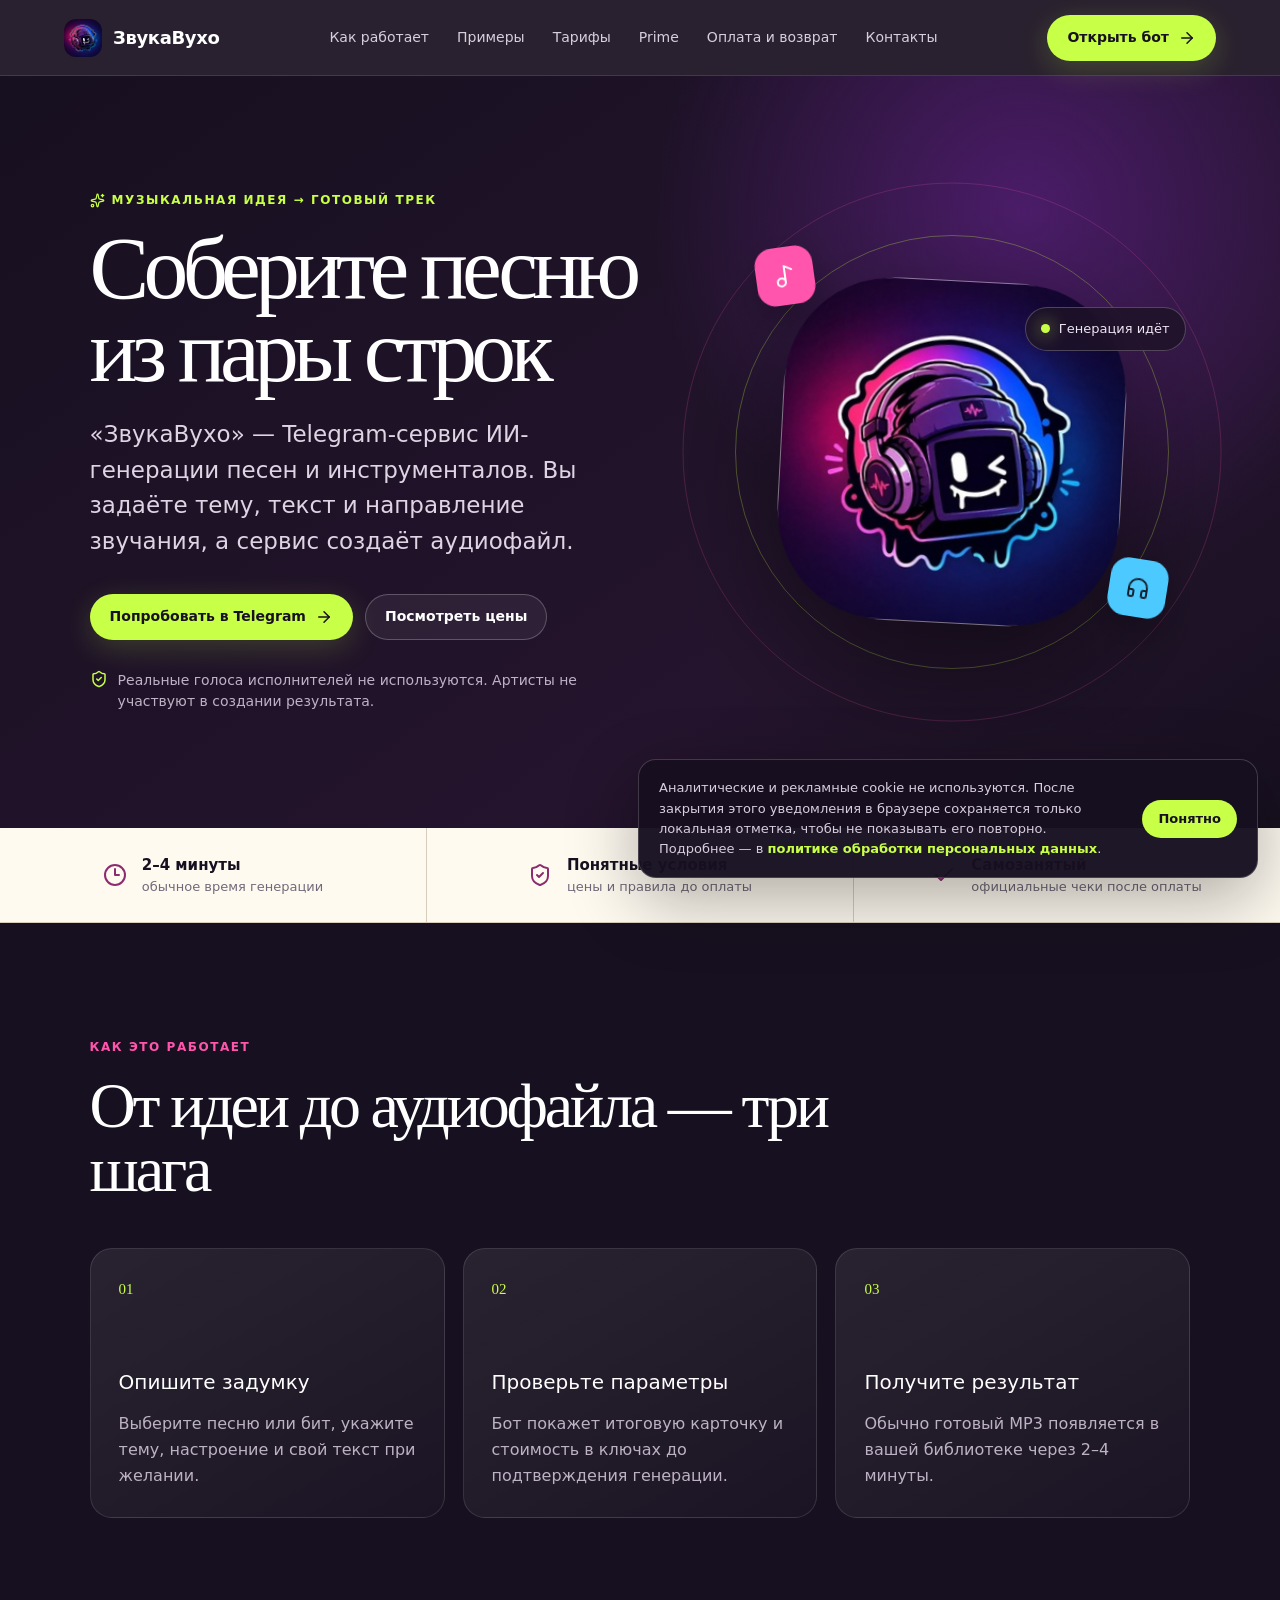
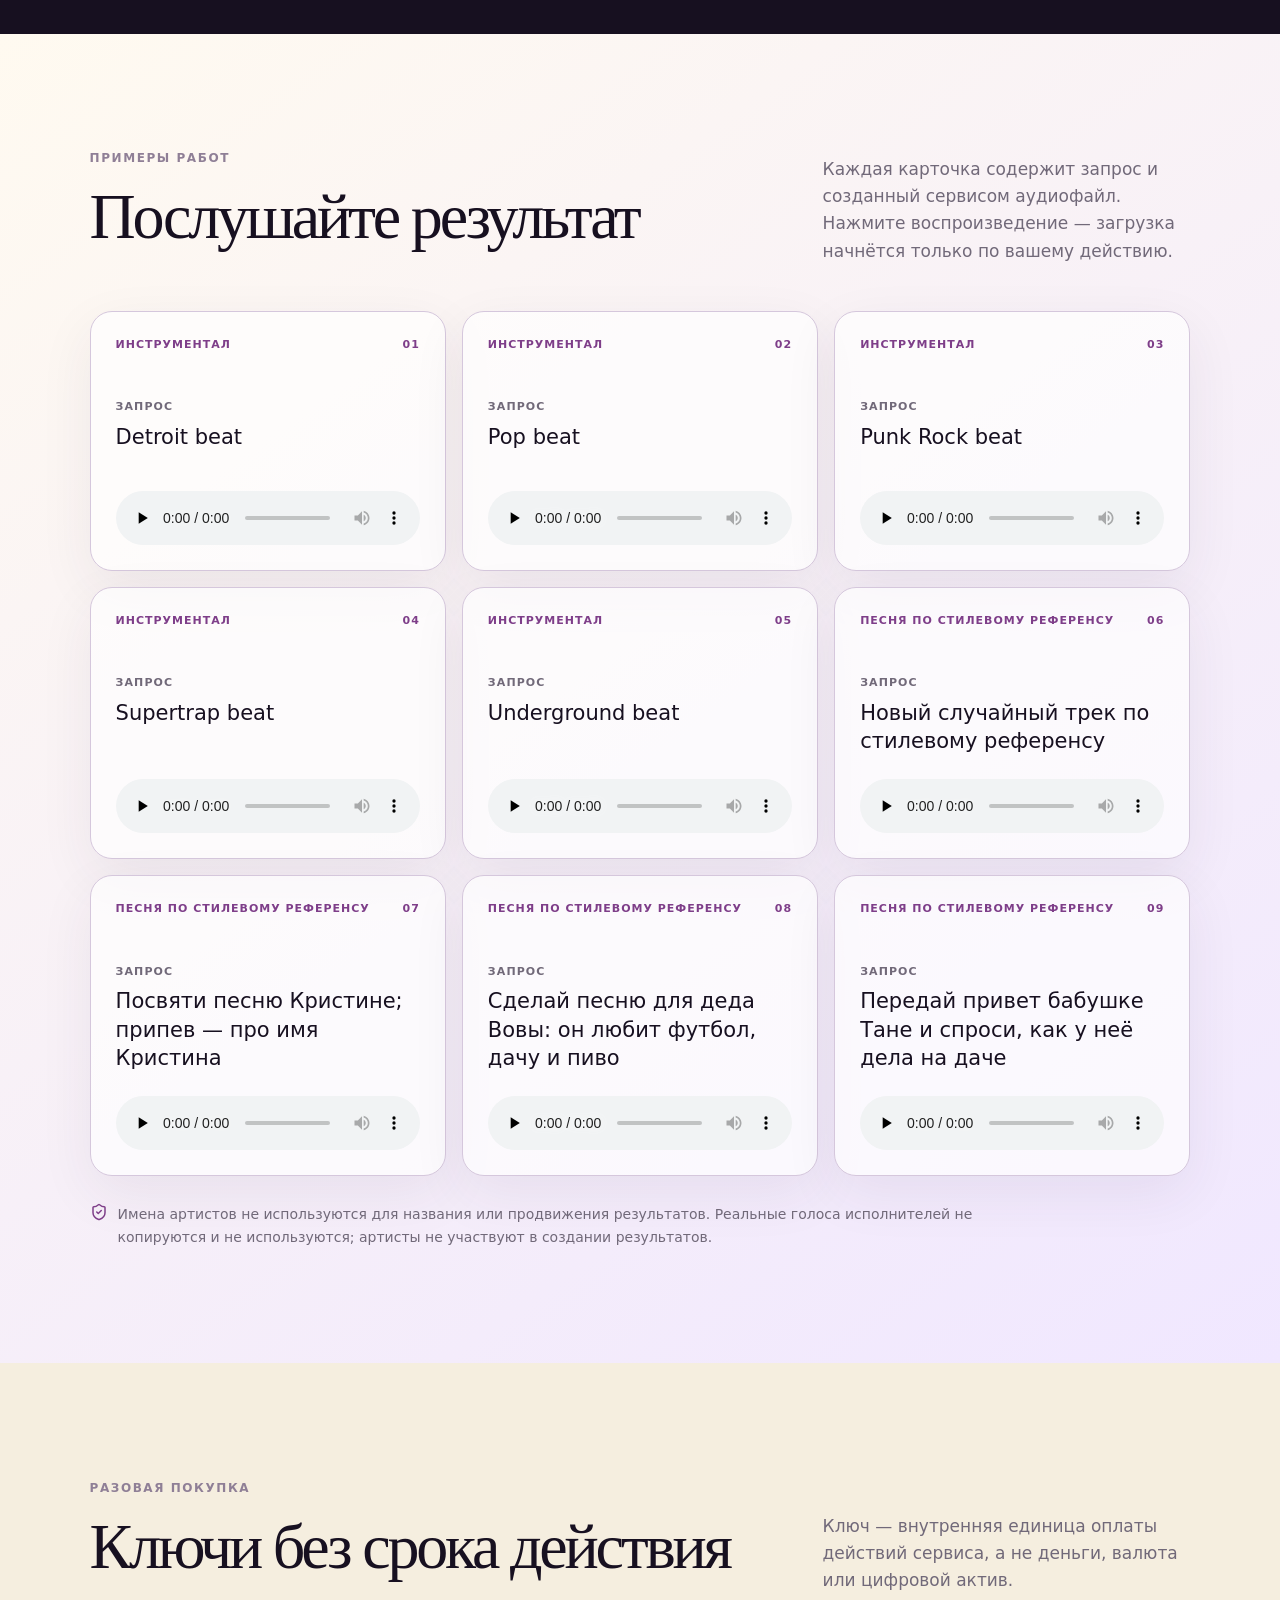
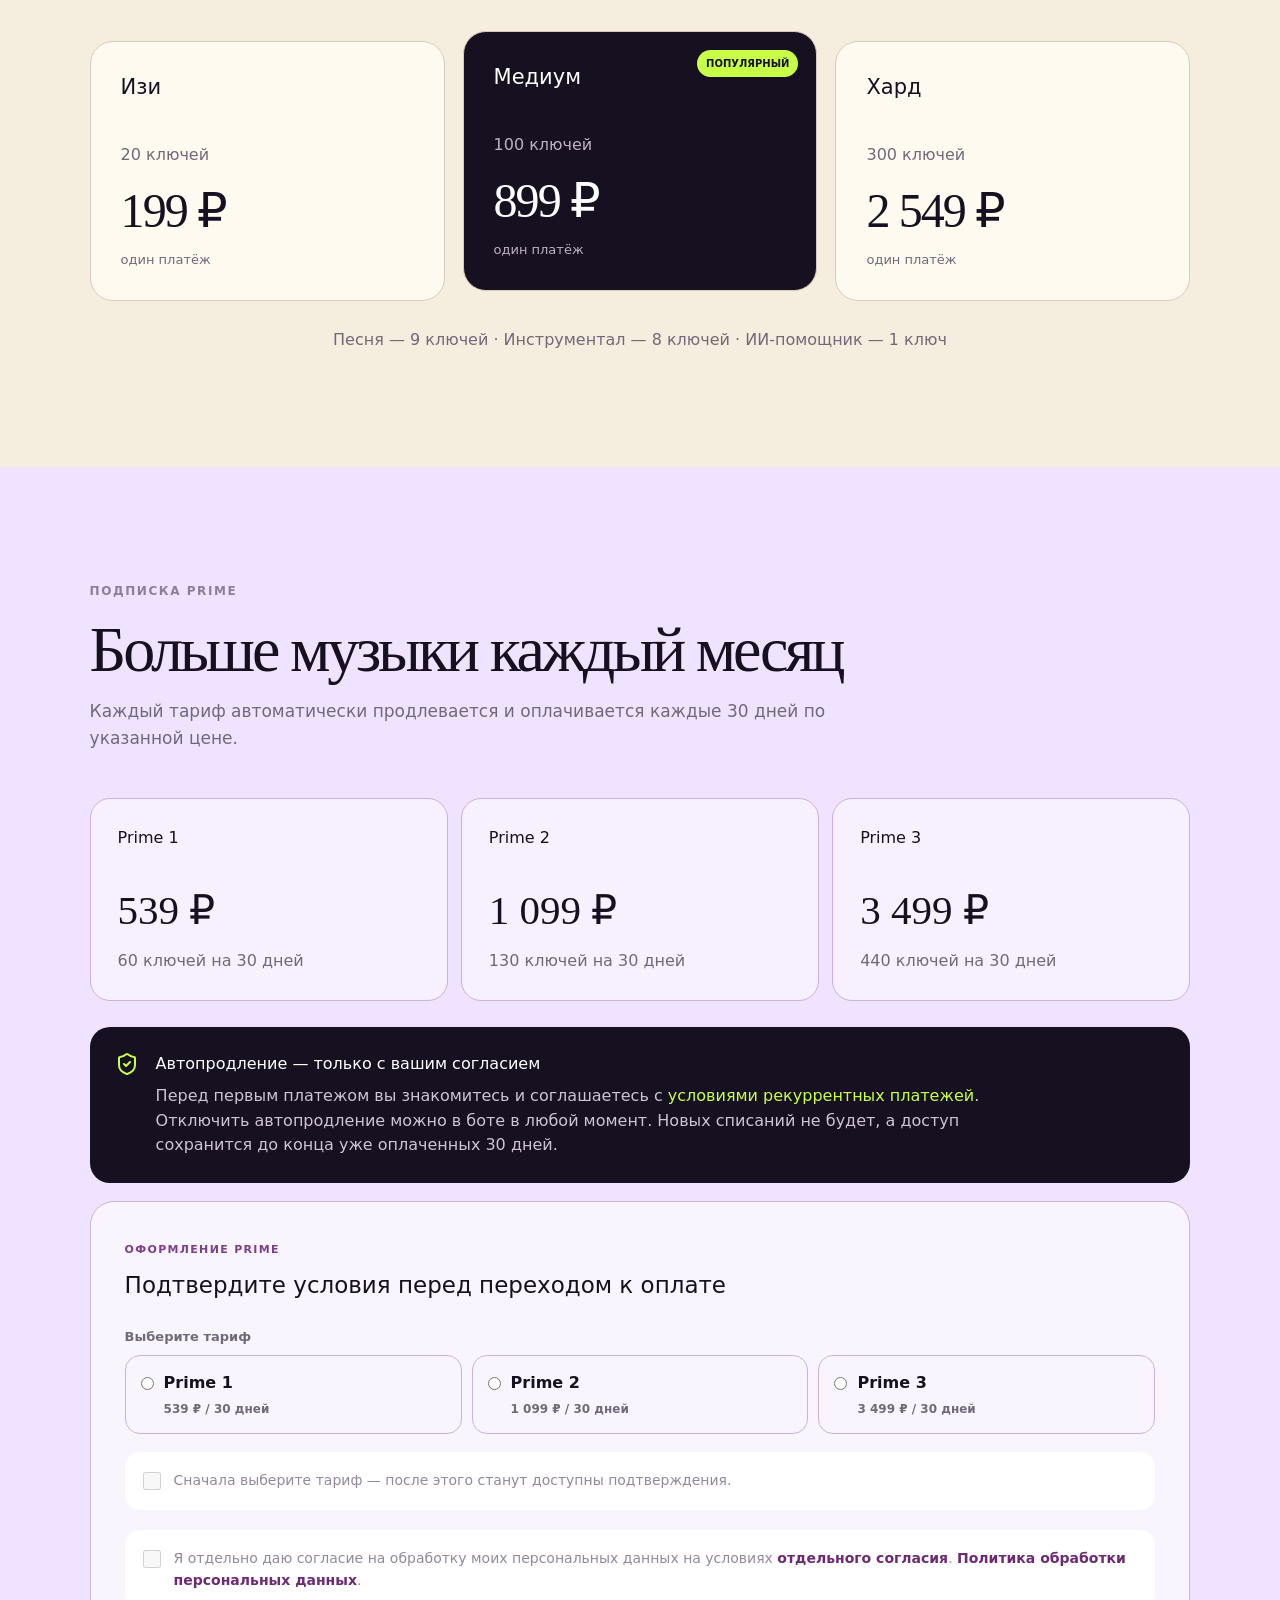
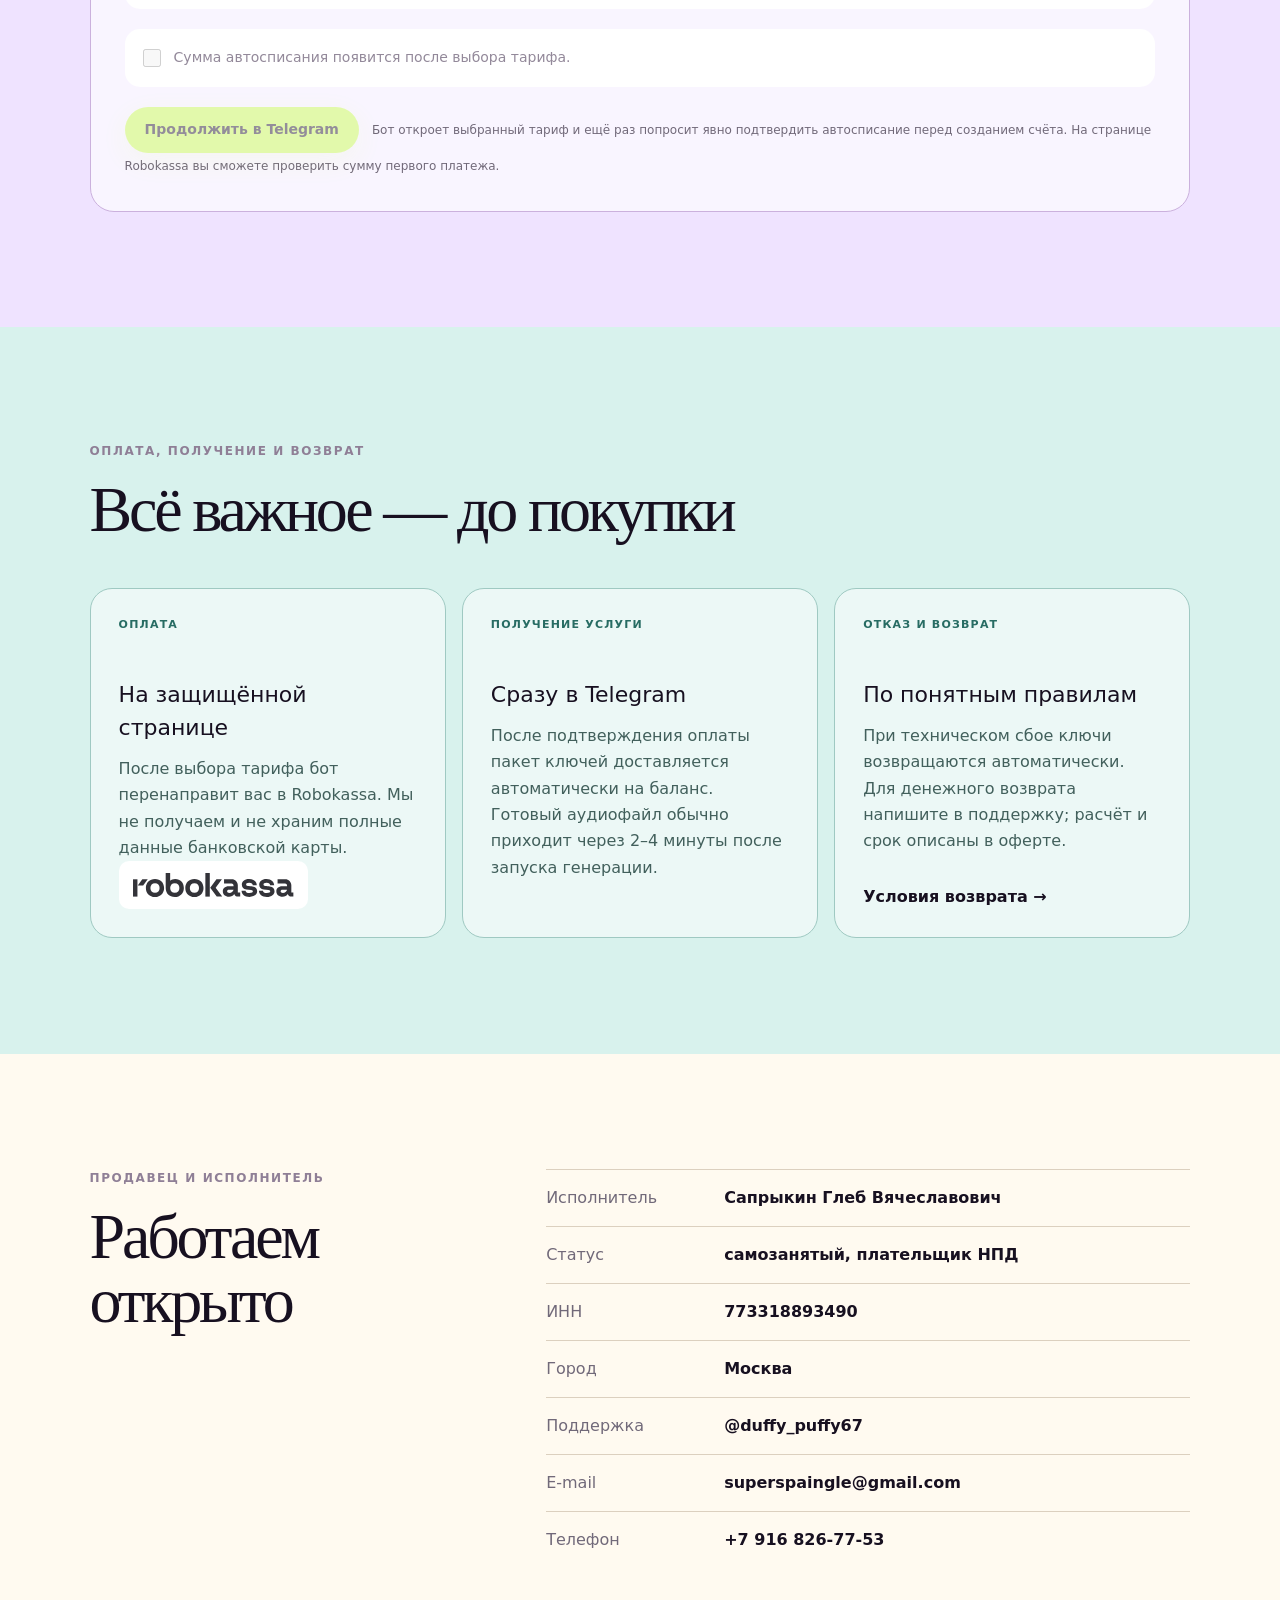
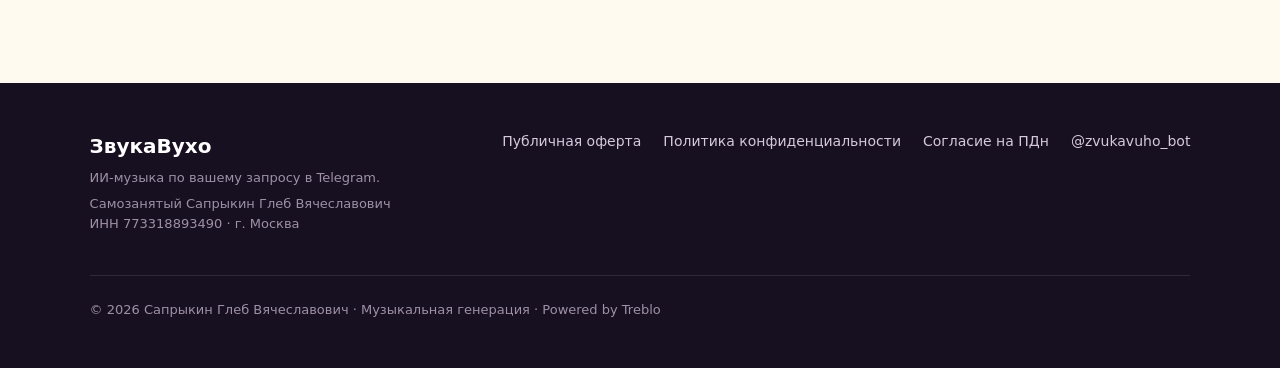
==== index.html @ 78b1239b "Publish ZвукаВухо site" ====
<!DOCTYPE html><html lang="ru"><head><meta charSet="utf-8"/><meta name="viewport" content="width=device-width, initial-scale=1"/><link rel="stylesheet" href="https://sologle.github.io/zvukavuho-site/_next/static/css/index.BP0hzgAl.css" data-rsc-css-href="https://sologle.github.io/zvukavuho-site/_next/static/css/index.BP0hzgAl.css" data-precedence="vite-rsc/importer-resources"/><link rel="modulepreload" fetchPriority="low" href="https://sologle.github.io/zvukavuho-site/_next/static/chunks/index-CgsLCJWB.js"/><script src="https://sologle.github.io/zvukavuho-site/_next/static/chunks/rolldown-runtime-hePW80VL.js" type="module" async=""></script><script src="https://sologle.github.io/zvukavuho-site/_next/static/chunks/framework-DTZGTDtF.js" type="module" async=""></script><script src="https://sologle.github.io/zvukavuho-site/_next/static/chunks/vinext-CBLIpsvA.js" type="module" async=""></script><link rel="modulepreload" href="https://sologle.github.io/zvukavuho-site/_next/static/chunks/layout-segment-context-9KkNOm2v.js" crossorigin=""/><link rel="modulepreload" href="https://sologle.github.io/zvukavuho-site/_next/static/chunks/cookie-notice-Cu2uodpB.js" crossorigin=""/><link rel="modulepreload" href="https://sologle.github.io/zvukavuho-site/_next/static/chunks/site-config-CQP7uwVa.js" crossorigin=""/><link rel="modulepreload" href="https://sologle.github.io/zvukavuho-site/_next/static/chunks/image-DIiWMAEy.js" crossorigin=""/><link rel="modulepreload" href="https://sologle.github.io/zvukavuho-site/_next/static/chunks/Icon-Blaqac3y.js" crossorigin=""/><link rel="modulepreload" href="https://sologle.github.io/zvukavuho-site/_next/static/chunks/prime-consent-ByLcZqO1.js" crossorigin=""/><title>ЗвукаВухо — ИИ-песни и инструменталы в Telegram</title><meta name="description" content="Создавайте песни и инструменталы по своему запросу в Telegram-боте ЗвукаВухо."/><meta property="og:title" content="ЗвукаВухо — превратите идею в песню"/><meta property="og:description" content="ИИ-песни и инструменталы по вашему запросу в Telegram."/><meta property="og:url" content="https://sologle.github.io/zvukavuho-site/"/><meta property="og:type" content="website"/><meta property="og:locale" content="ru_RU"/><meta property="og:image" content="https://sologle.github.io/zvukavuho-site/og.png"/><meta name="twitter:card" content="summary_large_image"/><meta name="twitter:title" content="ЗвукаВухо — превратите идею в песню"/><meta name="twitter:description" content="ИИ-песни и инструменталы по вашему запросу в Telegram."/><meta name="twitter:image" content="https://sologle.github.io/zvukavuho-site/og.png"/><link rel="icon" href="https://sologle.github.io/zvukavuho-site/bot-avatar.jpg"/><link rel="canonical" href="https://sologle.github.io/zvukavuho-site/"/><script>Object.assign(((self[Symbol.for("vinext.navigationRuntime")]??={bootstrap:{routeManifest:null},functions:{}}).bootstrap.rsc??={rsc:[]}),{params:{},nav:{"pathname":"/","searchParams":[]},searchParamsFromBrowser:false})</script><link rel="modulepreload" href="https://sologle.github.io/zvukavuho-site/_next/static/chunks/index-CgsLCJWB.js" />
</head><body><main><header class="site-header"><a class="brand" href="#top" aria-label="ЗвукаВухо — на главную"><img src="https://sologle.github.io/zvukavuho-site/bot-avatar.jpg" alt="Логотип ЗвукаВухо" width="38" height="38" loading="lazy" decoding="async" data-nimg="1"/><span>ЗвукаВухо</span></a><nav aria-label="Основная навигация"><a href="#how">Как работает</a><a href="#examples">Примеры</a><a href="#prices">Тарифы</a><a href="#prime">Prime</a><a href="#payment">Оплата и возврат</a><a href="#seller">Контакты</a></nav><a class="button button-primary" href="https://t.me/zvukavuho_bot" rel="noreferrer" target="_blank">Открыть бот<svg xmlns="http://www.w3.org/2000/svg" width="18" height="18" viewBox="0 0 24 24" fill="none" stroke="currentColor" stroke-width="2" stroke-linecap="round" stroke-linejoin="round" class="lucide lucide-arrow-right" aria-hidden="true"><path d="M5 12h14"></path><path d="m12 5 7 7-7 7"></path></svg></a></header><section class="hero" id="top"><div class="hero-copy"><p class="eyebrow"><svg xmlns="http://www.w3.org/2000/svg" width="15" height="15" viewBox="0 0 24 24" fill="none" stroke="currentColor" stroke-width="2" stroke-linecap="round" stroke-linejoin="round" class="lucide lucide-sparkles" aria-hidden="true"><path d="M11.017 2.814a1 1 0 0 1 1.966 0l1.051 5.558a2 2 0 0 0 1.594 1.594l5.558 1.051a1 1 0 0 1 0 1.966l-5.558 1.051a2 2 0 0 0-1.594 1.594l-1.051 5.558a1 1 0 0 1-1.966 0l-1.051-5.558a2 2 0 0 0-1.594-1.594l-5.558-1.051a1 1 0 0 1 0-1.966l5.558-1.051a2 2 0 0 0 1.594-1.594z"></path><path d="M20 2v4"></path><path d="M22 4h-4"></path><circle cx="4" cy="20" r="2"></circle></svg> Музыкальная идея → готовый трек</p><h1>Соберите песню из пары строк</h1><p class="hero-lead">«ЗвукаВухо» — Telegram-сервис ИИ-генерации песен и инструменталов. Вы задаёте тему, текст и направление звучания, а сервис создаёт аудиофайл.</p><div class="hero-actions"><a class="button button-primary" href="https://t.me/zvukavuho_bot" rel="noreferrer" target="_blank">Попробовать в Telegram<svg xmlns="http://www.w3.org/2000/svg" width="18" height="18" viewBox="0 0 24 24" fill="none" stroke="currentColor" stroke-width="2" stroke-linecap="round" stroke-linejoin="round" class="lucide lucide-arrow-right" aria-hidden="true"><path d="M5 12h14"></path><path d="m12 5 7 7-7 7"></path></svg></a><a class="button button-secondary" href="#prices">Посмотреть цены</a></div><p class="clean-voice"><svg xmlns="http://www.w3.org/2000/svg" width="18" height="18" viewBox="0 0 24 24" fill="none" stroke="currentColor" stroke-width="2" stroke-linecap="round" stroke-linejoin="round" class="lucide lucide-shield-check" aria-hidden="true"><path d="M20 13c0 5-3.5 7.5-7.66 8.95a1 1 0 0 1-.67-.01C7.5 20.5 4 18 4 13V6a1 1 0 0 1 1-1c2 0 4.5-1.2 6.24-2.72a1.17 1.17 0 0 1 1.52 0C14.51 3.81 17 5 19 5a1 1 0 0 1 1 1z"></path><path d="m9 12 2 2 4-4"></path></svg>Реальные голоса исполнителей не используются. Артисты не участвуют в создании результата.</p></div><div class="hero-art" aria-label="ЗвукаВухо создаёт музыку в Telegram"><div class="sound-orbit orbit-one"></div><div class="sound-orbit orbit-two"></div><div class="avatar-wrap"><img src="https://sologle.github.io/zvukavuho-site/bot-avatar.jpg" alt="Маскот музыкального сервиса ЗвукаВухо" loading="lazy" decoding="async" data-nimg="fill" style="position:absolute;inset:0;width:100%;height:100%;object-fit:cover"/></div><div class="floating-note note-one"><svg xmlns="http://www.w3.org/2000/svg" width="24" height="24" viewBox="0 0 24 24" fill="none" stroke="currentColor" stroke-width="2" stroke-linecap="round" stroke-linejoin="round" class="lucide lucide-music2 lucide-music-2" aria-hidden="true"><circle cx="8" cy="18" r="4"></circle><path d="M12 18V2l7 4"></path></svg></div><div class="floating-note note-two"><svg xmlns="http://www.w3.org/2000/svg" width="24" height="24" viewBox="0 0 24 24" fill="none" stroke="currentColor" stroke-width="2" stroke-linecap="round" stroke-linejoin="round" class="lucide lucide-headphones" aria-hidden="true"><path d="M3 14h3a2 2 0 0 1 2 2v3a2 2 0 0 1-2 2H5a2 2 0 0 1-2-2v-7a9 9 0 0 1 18 0v7a2 2 0 0 1-2 2h-1a2 2 0 0 1-2-2v-3a2 2 0 0 1 2-2h3"></path></svg></div><div class="generation-pill"><span></span> Генерация идёт</div></div></section><section class="trust-strip" aria-label="Основные сведения об услуге"><div><svg xmlns="http://www.w3.org/2000/svg" width="24" height="24" viewBox="0 0 24 24" fill="none" stroke="currentColor" stroke-width="2" stroke-linecap="round" stroke-linejoin="round" class="lucide lucide-clock3 lucide-clock-3" aria-hidden="true"><circle cx="12" cy="12" r="10"></circle><path d="M12 6v6h4"></path></svg><span><strong>2–4 минуты</strong>обычное время генерации</span></div><div><svg xmlns="http://www.w3.org/2000/svg" width="24" height="24" viewBox="0 0 24 24" fill="none" stroke="currentColor" stroke-width="2" stroke-linecap="round" stroke-linejoin="round" class="lucide lucide-shield-check" aria-hidden="true"><path d="M20 13c0 5-3.5 7.5-7.66 8.95a1 1 0 0 1-.67-.01C7.5 20.5 4 18 4 13V6a1 1 0 0 1 1-1c2 0 4.5-1.2 6.24-2.72a1.17 1.17 0 0 1 1.52 0C14.51 3.81 17 5 19 5a1 1 0 0 1 1 1z"></path><path d="m9 12 2 2 4-4"></path></svg><span><strong>Понятные условия</strong>цены и правила до оплаты</span></div><div><svg xmlns="http://www.w3.org/2000/svg" width="24" height="24" viewBox="0 0 24 24" fill="none" stroke="currentColor" stroke-width="2" stroke-linecap="round" stroke-linejoin="round" class="lucide lucide-check" aria-hidden="true"><path d="M20 6 9 17l-5-5"></path></svg><span><strong>Самозанятый</strong>официальные чеки после оплаты</span></div></section><section class="section section-dark" id="how"><div class="section-heading"><p class="eyebrow">Как это работает</p><h2>От идеи до аудиофайла — три шага</h2></div><div class="steps"><article><span>01</span><h3>Опишите задумку</h3><p>Выберите песню или бит, укажите тему, настроение и свой текст при желании.</p></article><article><span>02</span><h3>Проверьте параметры</h3><p>Бот покажет итоговую карточку и стоимость в ключах до подтверждения генерации.</p></article><article><span>03</span><h3>Получите результат</h3><p>Обычно готовый MP3 появляется в вашей библиотеке через 2–4 минуты.</p></article></div></section><section class="section examples-section" id="examples"><div class="section-heading split-heading"><div><p class="eyebrow">Примеры работ</p><h2>Послушайте результат</h2></div><p>Каждая карточка содержит запрос и созданный сервисом аудиофайл. Нажмите воспроизведение — загрузка начнётся только по вашему действию.</p></div><div class="example-grid"><article class="example-card"><div class="example-meta"><span>Инструментал</span><span>01</span></div><p class="prompt-label">Запрос</p><h3>Detroit beat</h3><audio aria-label="Пример: Detroit beat" controls="" preload="none"><source src="examples/detroit.mp3" type="audio/mpeg"/>Ваш браузер не поддерживает воспроизведение аудио.</audio></article><article class="example-card"><div class="example-meta"><span>Инструментал</span><span>02</span></div><p class="prompt-label">Запрос</p><h3>Pop beat</h3><audio aria-label="Пример: Pop beat" controls="" preload="none"><source src="examples/pop.mp3" type="audio/mpeg"/>Ваш браузер не поддерживает воспроизведение аудио.</audio></article><article class="example-card"><div class="example-meta"><span>Инструментал</span><span>03</span></div><p class="prompt-label">Запрос</p><h3>Punk Rock beat</h3><audio aria-label="Пример: Punk Rock beat" controls="" preload="none"><source src="examples/punk-rock.mp3" type="audio/mpeg"/>Ваш браузер не поддерживает воспроизведение аудио.</audio></article><article class="example-card"><div class="example-meta"><span>Инструментал</span><span>04</span></div><p class="prompt-label">Запрос</p><h3>Supertrap beat</h3><audio aria-label="Пример: Supertrap beat" controls="" preload="none"><source src="examples/supertrap.mp3" type="audio/mpeg"/>Ваш браузер не поддерживает воспроизведение аудио.</audio></article><article class="example-card"><div class="example-meta"><span>Инструментал</span><span>05</span></div><p class="prompt-label">Запрос</p><h3>Underground beat</h3><audio aria-label="Пример: Underground beat" controls="" preload="none"><source src="examples/underground.mp3" type="audio/mpeg"/>Ваш браузер не поддерживает воспроизведение аудио.</audio></article><article class="example-card"><div class="example-meta"><span>Песня по стилевому референсу</span><span>06</span></div><p class="prompt-label">Запрос</p><h3>Новый случайный трек по стилевому референсу</h3><audio aria-label="Пример: Новый случайный трек по стилевому референсу" controls="" preload="none"><source src="examples/song-300k.mp3" type="audio/mpeg"/>Ваш браузер не поддерживает воспроизведение аудио.</audio></article><article class="example-card"><div class="example-meta"><span>Песня по стилевому референсу</span><span>07</span></div><p class="prompt-label">Запрос</p><h3>Посвяти песню Кристине; припев — про имя Кристина</h3><audio aria-label="Пример: Посвяти песню Кристине; припев — про имя Кристина" controls="" preload="none"><source src="examples/song-kristina.mp3" type="audio/mpeg"/>Ваш браузер не поддерживает воспроизведение аудио.</audio></article><article class="example-card"><div class="example-meta"><span>Песня по стилевому референсу</span><span>08</span></div><p class="prompt-label">Запрос</p><h3>Сделай песню для деда Вовы: он любит футбол, дачу и пиво</h3><audio aria-label="Пример: Сделай песню для деда Вовы: он любит футбол, дачу и пиво" controls="" preload="none"><source src="examples/song-ded-vova.mp3" type="audio/mpeg"/>Ваш браузер не поддерживает воспроизведение аудио.</audio></article><article class="example-card"><div class="example-meta"><span>Песня по стилевому референсу</span><span>09</span></div><p class="prompt-label">Запрос</p><h3>Передай привет бабушке Тане и спроси, как у неё дела на даче</h3><audio aria-label="Пример: Передай привет бабушке Тане и спроси, как у неё дела на даче" controls="" preload="none"><source src="examples/song-babushka-tanya.mp3" type="audio/mpeg"/>Ваш браузер не поддерживает воспроизведение аудио.</audio></article></div><p class="example-disclaimer"><svg xmlns="http://www.w3.org/2000/svg" width="18" height="18" viewBox="0 0 24 24" fill="none" stroke="currentColor" stroke-width="2" stroke-linecap="round" stroke-linejoin="round" class="lucide lucide-shield-check" aria-hidden="true"><path d="M20 13c0 5-3.5 7.5-7.66 8.95a1 1 0 0 1-.67-.01C7.5 20.5 4 18 4 13V6a1 1 0 0 1 1-1c2 0 4.5-1.2 6.24-2.72a1.17 1.17 0 0 1 1.52 0C14.51 3.81 17 5 19 5a1 1 0 0 1 1 1z"></path><path d="m9 12 2 2 4-4"></path></svg>Имена артистов не используются для названия или продвижения результатов. Реальные голоса исполнителей не копируются и не используются; артисты не участвуют в создании результатов.</p></section><section class="section paper-section" id="prices"><div class="section-heading split-heading"><div><p class="eyebrow">Разовая покупка</p><h2>Ключи без срока действия</h2></div><p>Ключ — внутренняя единица оплаты действий сервиса, а не деньги, валюта или цифровой актив.</p></div><div class="price-grid"><article class="price-card"><h3>Изи</h3><p class="keys">20 ключей</p><p class="price">199 ₽</p><p class="price-note">один платёж</p></article><article class="price-card featured"><span class="tag">Популярный</span><h3>Медиум</h3><p class="keys">100 ключей</p><p class="price">899 ₽</p><p class="price-note">один платёж</p></article><article class="price-card"><h3>Хард</h3><p class="keys">300 ключей</p><p class="price">2 549 ₽</p><p class="price-note">один платёж</p></article></div><p class="cost-note">Песня — 9 ключей · Инструментал — 8 ключей · ИИ-помощник — 1 ключ</p></section><section class="section prime-section" id="prime"><div class="section-heading"><p class="eyebrow">Подписка Prime</p><h2>Больше музыки каждый месяц</h2><p>Каждый тариф автоматически продлевается и оплачивается каждые 30 дней по указанной цене.</p></div><div class="prime-grid"><article><h3>Prime 1</h3><strong>539 ₽</strong><p>60 ключей<!-- --> на 30 дней</p></article><article><h3>Prime 2</h3><strong>1 099 ₽</strong><p>130 ключей<!-- --> на 30 дней</p></article><article><h3>Prime 3</h3><strong>3 499 ₽</strong><p>440 ключей<!-- --> на 30 дней</p></article></div><div class="recurring-notice"><svg xmlns="http://www.w3.org/2000/svg" width="24" height="24" viewBox="0 0 24 24" fill="none" stroke="currentColor" stroke-width="2" stroke-linecap="round" stroke-linejoin="round" class="lucide lucide-shield-check" aria-hidden="true"><path d="M20 13c0 5-3.5 7.5-7.66 8.95a1 1 0 0 1-.67-.01C7.5 20.5 4 18 4 13V6a1 1 0 0 1 1-1c2 0 4.5-1.2 6.24-2.72a1.17 1.17 0 0 1 1.52 0C14.51 3.81 17 5 19 5a1 1 0 0 1 1 1z"></path><path d="m9 12 2 2 4-4"></path></svg><div><h3>Автопродление — только с вашим согласием</h3><p>Перед первым платежом вы знакомитесь и соглашаетесь с <a href="https://sologle.github.io/zvukavuho-site/offer/">условиями рекуррентных платежей</a>. Отключить автопродление можно в боте в любой момент. Новых списаний не будет, а доступ сохранится до конца уже оплаченных 30 дней.</p></div></div><div class="consent-card"><div class="consent-heading"><span>Оформление Prime</span><h3>Подтвердите условия перед переходом к оплате</h3></div><fieldset class="consent-plans"><legend>Выберите тариф</legend><label><input type="radio" name="prime-tier"/><span>Prime 1</span><strong>539 ₽<!-- --> / 30 дней</strong></label><label><input type="radio" name="prime-tier"/><span>Prime 2</span><strong>1 099 ₽<!-- --> / 30 дней</strong></label><label><input type="radio" name="prime-tier"/><span>Prime 3</span><strong>3 499 ₽<!-- --> / 30 дней</strong></label></fieldset><label class="consent-check consent-check-disabled"><input disabled="" type="checkbox"/><span>Сначала выберите тариф — после этого станут доступны подтверждения.</span></label><label class="consent-check consent-check-disabled"><input disabled="" type="checkbox"/><span>Я отдельно даю согласие на обработку моих персональных данных на условиях<!-- --> <a href="https://sologle.github.io/zvukavuho-site/consent/">отдельного согласия</a>.<!-- --> <a href="https://sologle.github.io/zvukavuho-site/privacy/">Политика обработки персональных данных</a>.</span></label><label class="consent-check consent-check-disabled"><input disabled="" type="checkbox"/><span>Сумма автосписания появится после выбора тарифа.</span></label><button class="button button-primary" disabled="" type="button">Продолжить в Telegram</button><p>Бот откроет выбранный тариф и ещё раз попросит явно подтвердить автосписание перед созданием счёта. На странице Robokassa вы сможете проверить сумму первого платежа.</p></div></section><section class="section payment-section" id="payment"><div class="section-heading"><p class="eyebrow">Оплата, получение и возврат</p><h2>Всё важное — до покупки</h2></div><div class="service-cards"><article><span>Оплата</span><h3>На защищённой странице</h3><p>После выбора тарифа бот перенаправит вас в Robokassa. Мы не получаем и не храним полные данные банковской карты.</p><a class="provider-link" href="https://robokassa.com/" rel="noreferrer" target="_blank"><img src="https://sologle.github.io/zvukavuho-site/robokassa.svg" alt="Robokassa" width="161" height="24" loading="lazy" decoding="async" data-nimg="1"/></a></article><article><span>Получение услуги</span><h3>Сразу в Telegram</h3><p>После подтверждения оплаты пакет ключей доставляется автоматически на баланс. Готовый аудиофайл обычно приходит через 2–4 минуты после запуска генерации.</p></article><article><span>Отказ и возврат</span><h3>По понятным правилам</h3><p>При техническом сбое ключи возвращаются автоматически. Для денежного возврата напишите в поддержку; расчёт и срок описаны в оферте.</p><a href="https://sologle.github.io/zvukavuho-site/offer/#refunds">Условия возврата →</a></article></div></section><section class="seller section" id="seller"><div><p class="eyebrow">Продавец и исполнитель</p><h2>Работаем открыто</h2></div><dl><div><dt>Исполнитель</dt><dd>Сапрыкин Глеб Вячеславович</dd></div><div><dt>Статус</dt><dd>самозанятый, плательщик НПД</dd></div><div><dt>ИНН</dt><dd>773318893490</dd></div><div><dt>Город</dt><dd>Москва</dd></div><div><dt>Поддержка</dt><dd><a href="https://t.me/duffy_puffy67">@duffy_puffy67</a></dd></div><div><dt>E-mail</dt><dd><a href="mailto:superspaingle@gmail.com">superspaingle@gmail.com</a></dd></div><div><dt>Телефон</dt><dd><a href="tel:+79168267753">+7 916 826-77-53</a></dd></div></dl></section><footer><div><strong>ЗвукаВухо</strong><p>ИИ-музыка по вашему запросу в Telegram.</p><p>Самозанятый Сапрыкин Глеб Вячеславович<br/>ИНН 773318893490 · г. Москва</p></div><div class="footer-links"><a href="https://sologle.github.io/zvukavuho-site/offer/">Публичная оферта</a><a href="https://sologle.github.io/zvukavuho-site/privacy/">Политика конфиденциальности</a><a href="https://sologle.github.io/zvukavuho-site/consent/">Согласие на ПДн</a><a href="https://t.me/zvukavuho_bot">@zvukavuho_bot</a></div><p>© 2026 Сапрыкин Глеб Вячеславович · Музыкальная генерация · <a href="https://treblo.com" rel="noreferrer" target="_blank">Powered by Treblo</a></p></footer></main><script type="module" src="https://sologle.github.io/zvukavuho-site/_next/static/chunks/index-CgsLCJWB.js" id="_R_" async=""></script><script>((self[Symbol.for("vinext.navigationRuntime")]??={bootstrap:{routeManifest:null},functions:{}}).bootstrap.rsc??={rsc:[]}).rsc.push("0:{\"page:/\":\"$L1\",\"layout:/\":\"$L2\",\"route:/\":\"$L3\",\"__route\":\"route:/\",\"__interceptionContext\":null,\"__layoutIds\":[\"layout:/\"],\"__rootLayout\":\"/\",\"__bfcacheSegmentIdentities\":{\"layout:/\":\"[\\\"layout\\\",\\\"layout:/\\\",\\\"root-boundary:/\\\",\\\"\\\"]\",\"page:/\":\"[\\\"page\\\",\\\"page:/\\\",\\\"root-boundary:/\\\",\\\"\\\"]\"},\"__srcPage\":[\"page\"],\"__layoutFlags\":{\"layout:/\":\"s\"},\"__artifactCompatibility\":{\"schemaVersion\":1,\"graphVersion\":\"app-route-graph:1177fd80f83fa7b0\",\"deploymentVersion\":\"a533b85d-2ba0-4823-b658-e4e282f27596\",\"appElementsSchemaVersion\":1,\"rscPayloadSchemaVersion\":1,\"rootBoundaryId\":\"/\",\"renderEpoch\":null}}\n")</script><script>((self[Symbol.for("vinext.navigationRuntime")]??={bootstrap:{routeManifest:null},functions:{}}).bootstrap.rsc??={rsc:[]}).rsc.push("4:I[\"8c0f216c4604\",[],\"Children\",1]\n")</script><script>((self[Symbol.for("vinext.navigationRuntime")]??={bootstrap:{routeManifest:null},functions:{}}).bootstrap.rsc??={rsc:[]}).rsc.push("5:I[\"c6a17f282fa5\",[],\"CookieNotice\",1]\n")</script><script>((self[Symbol.for("vinext.navigationRuntime")]??={bootstrap:{routeManifest:null},functions:{}}).bootstrap.rsc??={rsc:[]}).rsc.push("6:I[\"593f344dc510\",[],\"GlobalErrorBoundary\",1]\n")</script><script>((self[Symbol.for("vinext.navigationRuntime")]??={bootstrap:{routeManifest:null},functions:{}}).bootstrap.rsc??={rsc:[]}).rsc.push("7:I[\"0b874ad30386\",[],\"default\",1]\n")</script><script>((self[Symbol.for("vinext.navigationRuntime")]??={bootstrap:{routeManifest:null},functions:{}}).bootstrap.rsc??={rsc:[]}).rsc.push("8:I[\"593f344dc510\",[],\"ErrorBoundary\",1]\n")</script><script>((self[Symbol.for("vinext.navigationRuntime")]??={bootstrap:{routeManifest:null},functions:{}}).bootstrap.rsc??={rsc:[]}).rsc.push("9:I[\"15c18cfaeeff\",[],\"LayoutSegmentProvider\",1]\n")</script><script>((self[Symbol.for("vinext.navigationRuntime")]??={bootstrap:{routeManifest:null},functions:{}}).bootstrap.rsc??={rsc:[]}).rsc.push("a:I[\"8c0f216c4604\",[],\"Slot\",1]\n")</script><script>((self[Symbol.for("vinext.navigationRuntime")]??={bootstrap:{routeManifest:null},functions:{}}).bootstrap.rsc??={rsc:[]}).rsc.push("b:I[\"593f344dc510\",[],\"NotFoundBoundary\",1]\n")</script><script>((self[Symbol.for("vinext.navigationRuntime")]??={bootstrap:{routeManifest:null},functions:{}}).bootstrap.rsc??={rsc:[]}).rsc.push("c:I[\"9276801271d6\",[],\"AppRouterScrollTarget\",1]\n")</script><script>((self[Symbol.for("vinext.navigationRuntime")]??={bootstrap:{routeManifest:null},functions:{}}).bootstrap.rsc??={rsc:[]}).rsc.push("d:I[\"593f344dc510\",[],\"RedirectBoundary\",1]\n")</script><script>((self[Symbol.for("vinext.navigationRuntime")]??={bootstrap:{routeManifest:null},functions:{}}).bootstrap.rsc??={rsc:[]}).rsc.push(":HL[\"https://sologle.github.io/zvukavuho-site/_next/static/css/index.BP0hzgAl.css\",\"style\"     ]\n")</script><script>((self[Symbol.for("vinext.navigationRuntime")]??={bootstrap:{routeManifest:null},functions:{}}).bootstrap.rsc??={rsc:[]}).rsc.push("2:[[[\"$\",\"link\",\"css:https://sologle.github.io/zvukavuho-site/_next/static/css/index.BP0hzgAl.css\",{\"rel\":\"stylesheet\",\"precedence\":\"vite-rsc/importer-resources\",\"href\":\"https://sologle.github.io/zvukavuho-site/_next/static/css/index.BP0hzgAl.css\",\"data-rsc-css-href\":\"https://sologle.github.io/zvukavuho-site/_next/static/css/index.BP0hzgAl.css\"}],\"$undefined\"],[\"$\",\"html\",null,{\"lang\":\"ru\",\"children\":[\"$\",\"body\",null,{\"children\":[[\"$\",\"$L4\",null,{}],[\"$\",\"$L5\",null,{}]]}]}]]\n")</script><script>((self[Symbol.for("vinext.navigationRuntime")]??={bootstrap:{routeManifest:null},functions:{}}).bootstrap.rsc??={rsc:[]}).rsc.push("3:[[[\"$\",\"meta\",null,{\"charSet\":\"utf-8\"}],[[\"$\",\"title\",\"0\",{\"children\":\"ЗвукаВухо — ИИ-песни и инструменталы в Telegram\"}],[\"$\",\"meta\",\"1\",{\"name\":\"description\",\"content\":\"Создавайте песни и инструменталы по своему запросу в Telegram-боте ЗвукаВухо.\"}],[\"$\",\"meta\",\"2\",{\"property\":\"og:title\",\"content\":\"ЗвукаВухо — превратите идею в песню\"}],[\"$\",\"meta\",\"3\",{\"property\":\"og:description\",\"content\":\"ИИ-песни и инструменталы по вашему запросу в Telegram.\"}],[\"$\",\"meta\",\"4\",{\"property\":\"og:url\",\"content\":\"https://sologle.github.io/zvukavuho-site/\"}],[\"$\",\"meta\",\"5\",{\"property\":\"og:type\",\"content\":\"website\"}],[\"$\",\"meta\",\"6\",{\"property\":\"og:locale\",\"content\":\"ru_RU\"}],[\"$\",\"meta\",\"7\",{\"property\":\"og:image\",\"content\":\"https://sologle.github.io/zvukavuho-site/og.png\"}],[\"$\",\"meta\",\"8\",{\"name\":\"twitter:card\",\"content\":\"summary_large_image\"}],[\"$\",\"meta\",\"9\",{\"name\":\"twitter:title\",\"content\":\"ЗвукаВухо — превратите идею в песню\"}],[\"$\",\"meta\",\"10\",{\"name\":\"twitter:description\",\"content\":\"ИИ-песни и инструменталы по вашему запросу в Telegram.\"}],[\"$\",\"meta\",\"11\",{\"name\":\"twitter:image\",\"content\":\"https://sologle.github.io/zvukavuho-site/og.png\"}],[\"$\",\"link\",\"12\",{\"data-vinext-streamed-icon\":\"$undefined\",\"rel\":\"icon\",\"href\":\"https://sologle.github.io/zvukavuho-site/bot-avatar.jpg\",\"type\":\"$undefined\",\"sizes\":\"$undefined\",\"color\":\"$undefined\",\"media\":\"$undefined\",\"fetchPriority\":\"$undefined\"}],[\"$\",\"link\",\"13\",{\"rel\":\"canonical\",\"href\":\"https://sologle.github.io/zvukavuho-site/\"}]],[[\"$\",\"meta\",\"0\",{\"name\":\"viewport\",\"content\":\"width=device-width, initial-scale=1\"}]]],[\"$\",\"$L6\",null,{\"fallback\":\"$7\",\"children\":[\"$\",\"$L8\",null,{\"fallback\":\"$7\",\"children\":[\"$\",\"$L9\",null,{\"providerId\":\"layout:/\",\"segmentMap\":{\"children\":[]},\"children\":[\"$\",\"$La\",null,{\"id\":\"layout:/\",\"parallelSlots\":\"$undefined\",\"children\":[\"$\",\"$Lb\",null,{\"resetKey\":\"\",\"fallback\":[[\"$\",\"title\",null,{\"children\":\"404: This page could not be found.\"}],[\"$\",\"div\",null,{\"style\":{\"fontFamily\":\"system-ui,\\\"Segoe UI\\\",Roboto,Helvetica,Arial,sans-serif,\\\"Apple Color Emoji\\\",\\\"Segoe UI Emoji\\\"\",\"height\":\"100vh\",\"textAlign\":\"center\",\"display\":\"flex\",\"flexDirection\":\"column\",\"alignItems\":\"center\",\"justifyContent\":\"center\"},\"children\":[\"$\",\"div\",null,{\"children\":[[\"$\",\"style\",null,{\"dangerouslySetInnerHTML\":{\"__html\":\"body{color:#000;background:#fff;margin:0}.next-error-h1{border-right:1px solid rgba(0,0,0,.3)}@media (prefers-color-scheme:dark){body{color:#fff;background:#000}.next-error-h1{border-right:1px solid rgba(255,255,255,.3)}}\"}}],[\"$\",\"h1\",null,{\"className\":\"next-error-h1\",\"style\":{\"display\":\"inline-block\",\"margin\":\"0 20px 0 0\",\"padding\":\"0 23px 0 0\",\"fontSize\":24,\"fontWeight\":500,\"verticalAlign\":\"top\",\"lineHeight\":\"49px\"},\"children\":404}],[\"$\",\"div\",null,{\"style\":{\"display\":\"inline-block\"},\"children\":[\"$\",\"h2\",null,{\"style\":{\"fontSize\":14,\"fontWeight\":400,\"lineHeight\":\"49px\",\"margin\":0},\"children\":\"This page could not be found.\"}]}]]}]}]],\"children\":[\"$\",\"$Lc\",null,{\"children\":[\"$\",\"$Ld\",null,{\"children\":[[\"$\",\"$L9\",null,{\"providerId\":\"page:/\",\"segmentMap\":{\"children\":[\"__PAGE__\"]},\"children\":[\"$\",\"$La\",null,{\"id\":\"page:/\"}]}],null]}]}]}]}]}]}]}],null,null]\n")</script><script>((self[Symbol.for("vinext.navigationRuntime")]??={bootstrap:{routeManifest:null},functions:{}}).bootstrap.rsc??={rsc:[]}).rsc.push("e:I[\"9fb86276be8f\",[],\"default\",1]\n")</script><script>((self[Symbol.for("vinext.navigationRuntime")]??={bootstrap:{routeManifest:null},functions:{}}).bootstrap.rsc??={rsc:[]}).rsc.push("f:I[\"339f946bc456\",[],\"default\",1]\n")</script><script>((self[Symbol.for("vinext.navigationRuntime")]??={bootstrap:{routeManifest:null},functions:{}}).bootstrap.rsc??={rsc:[]}).rsc.push("1:[\"$\",\"main\",null,{\"children\":[[\"$\",\"header\",null,{\"className\":\"site-header\",\"children\":[[\"$\",\"a\",null,{\"className\":\"brand\",\"href\":\"#top\",\"aria-label\":\"ЗвукаВухо — на главную\",\"children\":[[\"$\",\"$Le\",null,{\"alt\":\"Логотип ЗвукаВухо\",\"height\":38,\"src\":\"https://sologle.github.io/zvukavuho-site/bot-avatar.jpg\",\"width\":38}],[\"$\",\"span\",null,{\"children\":\"ЗвукаВухо\"}]]}],[\"$\",\"nav\",null,{\"aria-label\":\"Основная навигация\",\"children\":[[\"$\",\"a\",null,{\"href\":\"#how\",\"children\":\"Как работает\"}],[\"$\",\"a\",null,{\"href\":\"#examples\",\"children\":\"Примеры\"}],[\"$\",\"a\",null,{\"href\":\"#prices\",\"children\":\"Тарифы\"}],[\"$\",\"a\",null,{\"href\":\"#prime\",\"children\":\"Prime\"}],[\"$\",\"a\",null,{\"href\":\"#payment\",\"children\":\"Оплата и возврат\"}],[\"$\",\"a\",null,{\"href\":\"#seller\",\"children\":\"Контакты\"}]]}],[\"$\",\"a\",null,{\"className\":\"button button-primary\",\"href\":\"https://t.me/zvukavuho_bot\",\"rel\":\"noreferrer\",\"target\":\"_blank\",\"children\":[\"Открыть бот\",[\"$\",\"$Lf\",null,{\"ref\":\"$undefined\",\"iconNode\":[[\"path\",{\"d\":\"M5 12h14\",\"key\":\"1ays0h\"}],[\"path\",{\"d\":\"m12 5 7 7-7 7\",\"key\":\"xquz4c\"}]],\"className\":\"lucide-arrow-right\",\"aria-hidden\":\"true\",\"size\":18}]]}]]}],[\"$\",\"section\",null,{\"className\":\"hero\",\"id\":\"top\",\"children\":[[\"$\",\"div\",null,{\"className\":\"hero-copy\",\"children\":[[\"$\",\"p\",null,{\"className\":\"eyebrow\",\"children\":[[\"$\",\"$Lf\",null,{\"ref\":\"$undefined\",\"iconNode\":[[\"path\",{\"d\":\"M11.017 2.814a1 1 0 0 1 1.966 0l1.051 5.558a2 2 0 0 0 1.594 1.594l5.558 1.051a1 1 0 0 1 0 1.966l-5.558 1.051a2 2 0 0 0-1.594 1.594l-1.051 5.558a1 1 0 0 1-1.966 0l-1.051-5.558a2 2 0 0 0-1.594-1.594l-5.558-1.051a1 1 0 0 1 0-1.966l5.558-1.051a2 2 0 0 0 1.594-1.594z\",\"key\":\"1s2grr\"}],[\"path\",{\"d\":\"M20 2v4\",\"key\":\"1rf3ol\"}],[\"path\",{\"d\":\"M22 4h-4\",\"key\":\"gwowj6\"}],[\"circle\",{\"cx\":\"4\",\"cy\":\"20\",\"r\":\"2\",\"key\":\"6kqj1y\"}]],\"className\":\"lucide-sparkles\",\"size\":15}],\" Музыкальная идея → готовый трек\"]}],[\"$\",\"h1\",null,{\"children\":\"Соберите песню из пары строк\"}],[\"$\",\"p\",null,{\"className\":\"hero-lead\",\"children\":\"«ЗвукаВухо» — Telegram-сервис ИИ-генерации песен и инструменталов. Вы задаёте тему, текст и направление звучания, а сервис создаёт аудиофайл.\"}],[\"$\",\"div\",null,{\"className\":\"hero-actions\",\"children\":[[\"$\",\"a\",null,{\"className\":\"button button-primary\",\"href\":\"https://t.me/zvukavuho_bot\",\"rel\":\"noreferrer\",\"target\":\"_blank\",\"children\":[\"Попробовать в Telegram\",[\"$\",\"$Lf\",null,{\"ref\":\"$undefined\",\"iconNode\":\"$1:props:children:0:props:children:2:props:children:1:props:iconNode\",\"className\":\"lucide-arrow-right\",\"aria-hidden\":\"true\",\"size\":18}]]}],[\"$\",\"a\",null,{\"className\":\"button button-secondary\",\"href\":\"#prices\",\"children\":\"Посмотреть цены\"}]]}],[\"$\",\"p\",null,{\"className\":\"clean-voice\",\"children\":[[\"$\",\"$Lf\",null,{\"ref\":\"$undefined\",\"iconNode\":[[\"path\",{\"d\":\"M20 13c0 5-3.5 7.5-7.66 8.95a1 1 0 0 1-.67-.01C7.5 20.5 4 18 4 13V6a1 1 0 0 1 1-1c2 0 4.5-1.2 6.24-2.72a1.17 1.17 0 0 1 1.52 0C14.51 3.81 17 5 19 5a1 1 0 0 1 1 1z\",\"key\":\"oel41y\"}],[\"path\",{\"d\":\"m9 12 2 2 4-4\",\"key\":\"dzmm74\"}]],\"className\":\"lucide-shield-check\",\"aria-hidden\":\"true\",\"size\":18}],\"Реальные голоса исполнителей не используются. Артисты не участвуют в создании результата.\"]}]]}],[\"$\",\"div\",null,{\"className\":\"hero-art\",\"aria-label\":\"ЗвукаВухо создаёт музыку в Telegram\",\"children\":[[\"$\",\"div\",null,{\"className\":\"sound-orbit orbit-one\"}],[\"$\",\"div\",null,{\"className\":\"sound-orbit orbit-two\"}],[\"$\",\"div\",null,{\"className\":\"avatar-wrap\",\"children\":[\"$\",\"$Le\",null,{\"alt\":\"Маскот музыкального сервиса ЗвукаВухо\",\"fill\":true,\"sizes\":\"(max-width: 900px) 70vw, 380px\",\"src\":\"https://sologle.github.io/zvukavuho-site/bot-avatar.jpg\"}]}],[\"$\",\"div\",null,{\"className\":\"floating-note note-one\",\"children\":[\"$\",\"$Lf\",null,{\"ref\":\"$undefined\",\"iconNode\":[[\"circle\",{\"cx\":\"8\",\"cy\":\"18\",\"r\":\"4\",\"key\":\"1fc0mg\"}],[\"path\",{\"d\":\"M12 18V2l7 4\",\"key\":\"g04rme\"}]],\"className\":\"lucide-music2 lucide-music-2\",\"aria-hidden\":\"true\"}]}],[\"$\",\"div\",null,{\"className\":\"floating-note note-two\",\"children\":[\"$\",\"$Lf\",null,{\"ref\":\"$undefined\",\"iconNode\":[[\"path\",{\"d\":\"M3 14h3a2 2 0 0 1 2 2v3a2 2 0 0 1-2 2H5a2 2 0 0 1-2-2v-7a9 9 0 0 1 18 0v7a2 2 0 0 1-2 2h-1a2 2 0 0 1-2-2v-3a2 2 0 0 1 2-2h3\",\"key\":\"1xhozi\"}]],\"className\":\"lucide-headphones\",\"aria-hidden\":\"true\"}]}],[\"$\",\"div\",null,{\"className\":\"generation-pill\",\"children\":[[\"$\",\"span\",null,{}],\" Генерация идёт\"]}]]}]]}],[\"$\",\"section\",null,{\"className\":\"trust-strip\",\"aria-label\":\"Основные сведения об услуге\",\"children\":[[\"$\",\"div\",null,{\"children\":[[\"$\",\"$Lf\",null,{\"ref\":\"$undefined\",\"iconNode\":[[\"circle\",{\"cx\":\"12\",\"cy\":\"12\",\"r\":\"10\",\"key\":\"1mglay\"}],[\"path\",{\"d\":\"M12 6v6h4\",\"key\":\"135r8i\"}]],\"className\":\"lucide-clock3 lucide-clock-3\",\"aria-hidden\":\"true\"}],[\"$\",\"span\",null,{\"children\":[[\"$\",\"strong\",null,{\"children\":\"2–4 минуты\"}],\"обычное время генерации\"]}]]}],\"$L10\",\"$L11\"]}],\"$L12\",\"$L13\",\"$L14\",\"$L15\",\"$L16\",\"$L17\",\"$L18\"]}]\n")</script><script>((self[Symbol.for("vinext.navigationRuntime")]??={bootstrap:{routeManifest:null},functions:{}}).bootstrap.rsc??={rsc:[]}).rsc.push("1c:I[\"a546f582698f\",[],\"PrimeConsent\",1]\n")</script><script>((self[Symbol.for("vinext.navigationRuntime")]??={bootstrap:{routeManifest:null},functions:{}}).bootstrap.rsc??={rsc:[]}).rsc.push("10:[\"$\",\"div\",null,{\"children\":[[\"$\",\"$Lf\",null,{\"ref\":\"$undefined\",\"iconNode\":\"$1:props:children:1:props:children:0:props:children:4:props:children:0:props:iconNode\",\"className\":\"lucide-shield-check\",\"aria-hidden\":\"true\"}],[\"$\",\"span\",null,{\"children\":[[\"$\",\"strong\",null,{\"children\":\"Понятные условия\"}],\"цены и правила до оплаты\"]}]]}]\n")</script><script>((self[Symbol.for("vinext.navigationRuntime")]??={bootstrap:{routeManifest:null},functions:{}}).bootstrap.rsc??={rsc:[]}).rsc.push("11:[\"$\",\"div\",null,{\"children\":[[\"$\",\"$Lf\",null,{\"ref\":\"$undefined\",\"iconNode\":[[\"path\",{\"d\":\"M20 6 9 17l-5-5\",\"key\":\"1gmf2c\"}]],\"className\":\"lucide-check\",\"aria-hidden\":\"true\"}],[\"$\",\"span\",null,{\"children\":[[\"$\",\"strong\",null,{\"children\":\"Самозанятый\"}],\"официальные чеки после оплаты\"]}]]}]\n")</script><script>((self[Symbol.for("vinext.navigationRuntime")]??={bootstrap:{routeManifest:null},functions:{}}).bootstrap.rsc??={rsc:[]}).rsc.push("12:[\"$\",\"section\",null,{\"className\":\"section section-dark\",\"id\":\"how\",\"children\":[[\"$\",\"div\",null,{\"className\":\"section-heading\",\"children\":[[\"$\",\"p\",null,{\"className\":\"eyebrow\",\"children\":\"Как это работает\"}],[\"$\",\"h2\",null,{\"children\":\"От идеи до аудиофайла — три шага\"}]]}],[\"$\",\"div\",null,{\"className\":\"steps\",\"children\":[[\"$\",\"article\",null,{\"children\":[[\"$\",\"span\",null,{\"children\":\"01\"}],[\"$\",\"h3\",null,{\"children\":\"Опишите задумку\"}],[\"$\",\"p\",null,{\"children\":\"Выберите песню или бит, укажите тему, настроение и свой текст при желании.\"}]]}],[\"$\",\"article\",null,{\"children\":[[\"$\",\"span\",null,{\"children\":\"02\"}],[\"$\",\"h3\",null,{\"children\":\"Проверьте параметры\"}],[\"$\",\"p\",null,{\"children\":\"Бот покажет итоговую карточку и стоимость в ключах до подтверждения генерации.\"}]]}],[\"$\",\"article\",null,{\"children\":[[\"$\",\"span\",null,{\"children\":\"03\"}],[\"$\",\"h3\",null,{\"children\":\"Получите результат\"}],[\"$\",\"p\",null,{\"children\":\"Обычно готовый MP3 появляется в вашей библиотеке через 2–4 минуты.\"}]]}]]}]]}]\n")</script><script>((self[Symbol.for("vinext.navigationRuntime")]??={bootstrap:{routeManifest:null},functions:{}}).bootstrap.rsc??={rsc:[]}).rsc.push("13:[\"$\",\"section\",null,{\"className\":\"section examples-section\",\"id\":\"examples\",\"children\":[[\"$\",\"div\",null,{\"className\":\"section-heading split-heading\",\"children\":[[\"$\",\"div\",null,{\"children\":[[\"$\",\"p\",null,{\"className\":\"eyebrow\",\"children\":\"Примеры работ\"}],[\"$\",\"h2\",null,{\"children\":\"Послушайте результат\"}]]}],[\"$\",\"p\",null,{\"children\":\"Каждая карточка содержит запрос и созданный сервисом аудиофайл. Нажмите воспроизведение — загрузка начнётся только по вашему действию.\"}]]}],[\"$\",\"div\",null,{\"className\":\"example-grid\",\"children\":[[\"$\",\"article\",\"examples/detroit.mp3\",{\"className\":\"example-card\",\"children\":[[\"$\",\"div\",null,{\"className\":\"example-meta\",\"children\":[[\"$\",\"span\",null,{\"children\":\"Инструментал\"}],[\"$\",\"span\",null,{\"children\":\"01\"}]]}],[\"$\",\"p\",null,{\"className\":\"prompt-label\",\"children\":\"Запрос\"}],[\"$\",\"h3\",null,{\"children\":\"Detroit beat\"}],[\"$\",\"audio\",null,{\"aria-label\":\"Пример: Detroit beat\",\"controls\":true,\"preload\":\"none\",\"children\":[[\"$\",\"source\",null,{\"src\":\"examples/detroit.mp3\",\"type\":\"audio/mpeg\"}],\"Ваш браузер не поддерживает воспроизведение аудио.\"]}]]}],[\"$\",\"article\",\"examples/pop.mp3\",{\"className\":\"example-card\",\"children\":[[\"$\",\"div\",null,{\"className\":\"example-meta\",\"children\":[[\"$\",\"span\",null,{\"children\":\"Инструментал\"}],[\"$\",\"span\",null,{\"children\":\"02\"}]]}],[\"$\",\"p\",null,{\"className\":\"prompt-label\",\"children\":\"Запрос\"}],[\"$\",\"h3\",null,{\"children\":\"Pop beat\"}],[\"$\",\"audio\",null,{\"aria-label\":\"Пример: Pop beat\",\"controls\":true,\"preload\":\"none\",\"children\":[[\"$\",\"source\",null,{\"src\":\"examples/pop.mp3\",\"type\":\"audio/mpeg\"}],\"Ваш браузер не поддерживает воспроизведение аудио.\"]}]]}],[\"$\",\"article\",\"examples/punk-rock.mp3\",{\"className\":\"example-card\",\"children\":[[\"$\",\"div\",null,{\"className\":\"example-meta\",\"children\":[[\"$\",\"span\",null,{\"children\":\"Инструментал\"}],[\"$\",\"span\",null,{\"children\":\"03\"}]]}],[\"$\",\"p\",null,{\"className\":\"prompt-label\",\"children\":\"Запрос\"}],[\"$\",\"h3\",null,{\"children\":\"Punk Rock beat\"}],[\"$\",\"audio\",null,{\"aria-label\":\"Пример: Punk Rock beat\",\"controls\":true,\"preload\":\"none\",\"children\":[[\"$\",\"source\",null,{\"src\":\"examples/punk-rock.mp3\",\"type\":\"audio/mpeg\"}],\"Ваш браузер не поддерживает воспроизведение аудио.\"]}]]}],[\"$\",\"article\",\"examples/supertrap.mp3\",{\"className\":\"example-card\",\"children\":[[\"$\",\"div\",null,{\"className\":\"example-meta\",\"children\":[[\"$\",\"span\",null,{\"children\":\"Инструментал\"}],[\"$\",\"span\",null,{\"children\":\"04\"}]]}],[\"$\",\"p\",null,{\"className\":\"prompt-label\",\"children\":\"Запрос\"}],[\"$\",\"h3\",null,{\"children\":\"Supertrap beat\"}],[\"$\",\"audio\",null,{\"aria-label\":\"Пример: Supertrap beat\",\"controls\":true,\"preload\":\"none\",\"children\":[[\"$\",\"source\",null,{\"src\":\"examples/supertrap.mp3\",\"type\":\"audio/mpeg\"}],\"Ваш браузер не поддерживает воспроизведение аудио.\"]}]]}],[\"$\",\"article\",\"examples/underground.mp3\",{\"className\":\"example-card\",\"children\":[[\"$\",\"div\",null,{\"className\":\"example-meta\",\"children\":[[\"$\",\"span\",null,{\"children\":\"Инструментал\"}],[\"$\",\"span\",null,{\"children\":\"05\"}]]}],[\"$\",\"p\",null,{\"className\":\"prompt-label\",\"children\":\"Запрос\"}],[\"$\",\"h3\",null,{\"children\":\"Underground beat\"}],[\"$\",\"audio\",null,{\"aria-label\":\"Пример: Underground beat\",\"controls\":true,\"preload\":\"none\",\"children\":[[\"$\",\"source\",null,{\"src\":\"examples/underground.mp3\",\"type\":\"audio/mpeg\"}],\"Ваш браузер не поддерживает воспроизведение аудио.\"]}]]}],[\"$\",\"article\",\"examples/song-300k.mp3\",{\"className\":\"example-card\",\"children\":[[\"$\",\"div\",null,{\"className\":\"example-meta\",\"children\":[[\"$\",\"span\",null,{\"children\":\"Песня по стилевому референсу\"}],[\"$\",\"span\",null,{\"children\":\"06\"}]]}],[\"$\",\"p\",null,{\"className\":\"prompt-label\",\"children\":\"Запрос\"}],[\"$\",\"h3\",null,{\"children\":\"Новый случайный трек по стилевому референсу\"}],[\"$\",\"audio\",null,{\"aria-label\":\"Пример: Новый случайный трек по стилевому референсу\",\"controls\":true,\"preload\":\"none\",\"children\":[[\"$\",\"source\",null,{\"src\":\"examples/song-300k.mp3\",\"type\":\"audio/mpeg\"}],\"Ваш браузер не поддерживает воспроизведение аудио.\"]}]]}],[\"$\",\"article\",\"examples/song-kristina.mp3\",{\"className\":\"example-card\",\"children\":[[\"$\",\"div\",null,{\"className\":\"example-meta\",\"children\":[[\"$\",\"span\",null,{\"children\":\"Песня по стилевому референсу\"}],[\"$\",\"span\",null,{\"children\":\"07\"}]]}],[\"$\",\"p\",null,{\"className\":\"prompt-label\",\"children\":\"Запрос\"}],[\"$\",\"h3\",null,{\"children\":\"Посвяти песню Кристине; припев — про имя Кристина\"}],[\"$\",\"audio\",null,{\"aria-label\":\"Пример: Посвяти песню Кристине; припев — про имя Кристина\",\"controls\":true,\"preload\":\"none\",\"children\":[[\"$\",\"source\",null,{\"src\":\"examples/song-kristina.mp3\",\"type\":\"audio/mpeg\"}],\"Ваш браузер не поддерживает воспроизведение аудио.\"]}]]}],\"$L19\",\"$L1a\"]}],\"$L1b\"]}]\n")</script><script>((self[Symbol.for("vinext.navigationRuntime")]??={bootstrap:{routeManifest:null},functions:{}}).bootstrap.rsc??={rsc:[]}).rsc.push("14:[\"$\",\"section\",null,{\"className\":\"section paper-section\",\"id\":\"prices\",\"children\":[[\"$\",\"div\",null,{\"className\":\"section-heading split-heading\",\"children\":[[\"$\",\"div\",null,{\"children\":[[\"$\",\"p\",null,{\"className\":\"eyebrow\",\"children\":\"Разовая покупка\"}],[\"$\",\"h2\",null,{\"children\":\"Ключи без срока действия\"}]]}],[\"$\",\"p\",null,{\"children\":\"Ключ — внутренняя единица оплаты действий сервиса, а не деньги, валюта или цифровой актив.\"}]]}],[\"$\",\"div\",null,{\"className\":\"price-grid\",\"children\":[[\"$\",\"article\",\"Изи\",{\"className\":\"price-card\",\"children\":[\"$undefined\",[\"$\",\"h3\",null,{\"children\":\"Изи\"}],[\"$\",\"p\",null,{\"className\":\"keys\",\"children\":\"20 ключей\"}],[\"$\",\"p\",null,{\"className\":\"price\",\"children\":\"199 ₽\"}],[\"$\",\"p\",null,{\"className\":\"price-note\",\"children\":\"один платёж\"}]]}],[\"$\",\"article\",\"Медиум\",{\"className\":\"price-card featured\",\"children\":[[\"$\",\"span\",null,{\"className\":\"tag\",\"children\":\"Популярный\"}],[\"$\",\"h3\",null,{\"children\":\"Медиум\"}],[\"$\",\"p\",null,{\"className\":\"keys\",\"children\":\"100 ключей\"}],[\"$\",\"p\",null,{\"className\":\"price\",\"children\":\"899 ₽\"}],[\"$\",\"p\",null,{\"className\":\"price-note\",\"children\":\"один платёж\"}]]}],[\"$\",\"article\",\"Хард\",{\"className\":\"price-card\",\"children\":[\"$undefined\",[\"$\",\"h3\",null,{\"children\":\"Хард\"}],[\"$\",\"p\",null,{\"className\":\"keys\",\"children\":\"300 ключей\"}],[\"$\",\"p\",null,{\"className\":\"price\",\"children\":\"2 549 ₽\"}],[\"$\",\"p\",null,{\"className\":\"price-note\",\"children\":\"один платёж\"}]]}]]}],[\"$\",\"p\",null,{\"className\":\"cost-note\",\"children\":\"Песня — 9 ключей · Инструментал — 8 ключей · ИИ-помощник — 1 ключ\"}]]}]\n")</script><script>((self[Symbol.for("vinext.navigationRuntime")]??={bootstrap:{routeManifest:null},functions:{}}).bootstrap.rsc??={rsc:[]}).rsc.push("15:[\"$\",\"section\",null,{\"className\":\"section prime-section\",\"id\":\"prime\",\"children\":[[\"$\",\"div\",null,{\"className\":\"section-heading\",\"children\":[[\"$\",\"p\",null,{\"className\":\"eyebrow\",\"children\":\"Подписка Prime\"}],[\"$\",\"h2\",null,{\"children\":\"Больше музыки каждый месяц\"}],[\"$\",\"p\",null,{\"children\":\"Каждый тариф автоматически продлевается и оплачивается каждые 30 дней по указанной цене.\"}]]}],[\"$\",\"div\",null,{\"className\":\"prime-grid\",\"children\":[[\"$\",\"article\",\"Prime 1\",{\"children\":[[\"$\",\"h3\",null,{\"children\":\"Prime 1\"}],[\"$\",\"strong\",null,{\"children\":\"539 ₽\"}],[\"$\",\"p\",null,{\"children\":[\"60 ключей\",\" на 30 дней\"]}]]}],[\"$\",\"article\",\"Prime 2\",{\"children\":[[\"$\",\"h3\",null,{\"children\":\"Prime 2\"}],[\"$\",\"strong\",null,{\"children\":\"1 099 ₽\"}],[\"$\",\"p\",null,{\"children\":[\"130 ключей\",\" на 30 дней\"]}]]}],[\"$\",\"article\",\"Prime 3\",{\"children\":[[\"$\",\"h3\",null,{\"children\":\"Prime 3\"}],[\"$\",\"strong\",null,{\"children\":\"3 499 ₽\"}],[\"$\",\"p\",null,{\"children\":[\"440 ключей\",\" на 30 дней\"]}]]}]]}],[\"$\",\"div\",null,{\"className\":\"recurring-notice\",\"children\":[[\"$\",\"$Lf\",null,{\"ref\":\"$undefined\",\"iconNode\":\"$1:props:children:1:props:children:0:props:children:4:props:children:0:props:iconNode\",\"className\":\"lucide-shield-check\",\"aria-hidden\":\"true\"}],[\"$\",\"div\",null,{\"children\":[[\"$\",\"h3\",null,{\"children\":\"Автопродление — только с вашим согласием\"}],[\"$\",\"p\",null,{\"children\":[\"Перед первым платежом вы знакомитесь и соглашаетесь с \",[\"$\",\"a\",null,{\"href\":\"https://sologle.github.io/zvukavuho-site/offer/\",\"children\":\"условиями рекуррентных платежей\"}],\". Отключить автопродление можно в боте в любой момент. Новых списаний не будет, а доступ сохранится до конца уже оплаченных 30 дней.\"]}]]}]]}],[\"$\",\"$L1c\",null,{}]]}]\n")</script><script>((self[Symbol.for("vinext.navigationRuntime")]??={bootstrap:{routeManifest:null},functions:{}}).bootstrap.rsc??={rsc:[]}).rsc.push("16:[\"$\",\"section\",null,{\"className\":\"section payment-section\",\"id\":\"payment\",\"children\":[[\"$\",\"div\",null,{\"className\":\"section-heading\",\"children\":[[\"$\",\"p\",null,{\"className\":\"eyebrow\",\"children\":\"Оплата, получение и возврат\"}],[\"$\",\"h2\",null,{\"children\":\"Всё важное — до покупки\"}]]}],[\"$\",\"div\",null,{\"className\":\"service-cards\",\"children\":[[\"$\",\"article\",null,{\"children\":[[\"$\",\"span\",null,{\"children\":\"Оплата\"}],[\"$\",\"h3\",null,{\"children\":\"На защищённой странице\"}],[\"$\",\"p\",null,{\"children\":\"После выбора тарифа бот перенаправит вас в Robokassa. Мы не получаем и не храним полные данные банковской карты.\"}],[\"$\",\"a\",null,{\"className\":\"provider-link\",\"href\":\"https://robokassa.com/\",\"rel\":\"noreferrer\",\"target\":\"_blank\",\"children\":[\"$\",\"$Le\",null,{\"alt\":\"Robokassa\",\"height\":24,\"src\":\"https://sologle.github.io/zvukavuho-site/robokassa.svg\",\"width\":161}]}]]}],[\"$\",\"article\",null,{\"children\":[[\"$\",\"span\",null,{\"children\":\"Получение услуги\"}],[\"$\",\"h3\",null,{\"children\":\"Сразу в Telegram\"}],[\"$\",\"p\",null,{\"children\":\"После подтверждения оплаты пакет ключей доставляется автоматически на баланс. Готовый аудиофайл обычно приходит через 2–4 минуты после запуска генерации.\"}]]}],[\"$\",\"article\",null,{\"children\":[[\"$\",\"span\",null,{\"children\":\"Отказ и возврат\"}],[\"$\",\"h3\",null,{\"children\":\"По понятным правилам\"}],[\"$\",\"p\",null,{\"children\":\"При техническом сбое ключи возвращаются автоматически. Для денежного возврата напишите в поддержку; расчёт и срок описаны в оферте.\"}],[\"$\",\"a\",null,{\"href\":\"https://sologle.github.io/zvukavuho-site/offer/#refunds\",\"children\":\"Условия возврата →\"}]]}]]}]]}]\n")</script><script>((self[Symbol.for("vinext.navigationRuntime")]??={bootstrap:{routeManifest:null},functions:{}}).bootstrap.rsc??={rsc:[]}).rsc.push("17:[\"$\",\"section\",null,{\"className\":\"seller section\",\"id\":\"seller\",\"children\":[[\"$\",\"div\",null,{\"children\":[[\"$\",\"p\",null,{\"className\":\"eyebrow\",\"children\":\"Продавец и исполнитель\"}],[\"$\",\"h2\",null,{\"children\":\"Работаем открыто\"}]]}],[\"$\",\"dl\",null,{\"children\":[[\"$\",\"div\",null,{\"children\":[[\"$\",\"dt\",null,{\"children\":\"Исполнитель\"}],[\"$\",\"dd\",null,{\"children\":\"Сапрыкин Глеб Вячеславович\"}]]}],[\"$\",\"div\",null,{\"children\":[[\"$\",\"dt\",null,{\"children\":\"Статус\"}],[\"$\",\"dd\",null,{\"children\":\"самозанятый, плательщик НПД\"}]]}],[\"$\",\"div\",null,{\"children\":[[\"$\",\"dt\",null,{\"children\":\"ИНН\"}],[\"$\",\"dd\",null,{\"children\":\"773318893490\"}]]}],[\"$\",\"div\",null,{\"children\":[[\"$\",\"dt\",null,{\"children\":\"Город\"}],[\"$\",\"dd\",null,{\"children\":\"Москва\"}]]}],[\"$\",\"div\",null,{\"children\":[[\"$\",\"dt\",null,{\"children\":\"Поддержка\"}],[\"$\",\"dd\",null,{\"children\":[\"$\",\"a\",null,{\"href\":\"https://t.me/duffy_puffy67\",\"children\":\"@duffy_puffy67\"}]}]]}],[\"$\",\"div\",null,{\"children\":[[\"$\",\"dt\",null,{\"children\":\"E-mail\"}],[\"$\",\"dd\",null,{\"children\":[\"$\",\"a\",null,{\"href\":\"mailto:superspaingle@gmail.com\",\"children\":\"superspaingle@gmail.com\"}]}]]}],[\"$\",\"div\",null,{\"children\":[[\"$\",\"dt\",null,{\"children\":\"Телефон\"}],[\"$\",\"dd\",null,{\"children\":[\"$\",\"a\",null,{\"href\":\"tel:+79168267753\",\"children\":\"+7 916 826-77-53\"}]}]]}]]}]]}]\n")</script><script>((self[Symbol.for("vinext.navigationRuntime")]??={bootstrap:{routeManifest:null},functions:{}}).bootstrap.rsc??={rsc:[]}).rsc.push("18:[\"$\",\"footer\",null,{\"children\":[[\"$\",\"div\",null,{\"children\":[[\"$\",\"strong\",null,{\"children\":\"ЗвукаВухо\"}],[\"$\",\"p\",null,{\"children\":\"ИИ-музыка по вашему запросу в Telegram.\"}],[\"$\",\"p\",null,{\"children\":[\"Самозанятый Сапрыкин Глеб Вячеславович\",[\"$\",\"br\",null,{}],\"ИНН 773318893490 · г. Москва\"]}]]}],[\"$\",\"div\",null,{\"className\":\"footer-links\",\"children\":[[\"$\",\"a\",null,{\"href\":\"https://sologle.github.io/zvukavuho-site/offer/\",\"children\":\"Публичная оферта\"}],[\"$\",\"a\",null,{\"href\":\"https://sologle.github.io/zvukavuho-site/privacy/\",\"children\":\"Политика конфиденциальности\"}],[\"$\",\"a\",null,{\"href\":\"https://sologle.github.io/zvukavuho-site/consent/\",\"children\":\"Согласие на ПДн\"}],[\"$\",\"a\",null,{\"href\":\"https://t.me/zvukavuho_bot\",\"children\":\"@zvukavuho_bot\"}]]}],[\"$\",\"p\",null,{\"children\":[\"© 2026 Сапрыкин Глеб Вячеславович · Музыкальная генерация · \",[\"$\",\"a\",null,{\"href\":\"https://treblo.com\",\"rel\":\"noreferrer\",\"target\":\"_blank\",\"children\":\"Powered by Treblo\"}]]}]]}]\n")</script><script>((self[Symbol.for("vinext.navigationRuntime")]??={bootstrap:{routeManifest:null},functions:{}}).bootstrap.rsc??={rsc:[]}).rsc.push("19:[\"$\",\"article\",\"examples/song-ded-vova.mp3\",{\"className\":\"example-card\",\"children\":[[\"$\",\"div\",null,{\"className\":\"example-meta\",\"children\":[[\"$\",\"span\",null,{\"children\":\"Песня по стилевому референсу\"}],[\"$\",\"span\",null,{\"children\":\"08\"}]]}],[\"$\",\"p\",null,{\"className\":\"prompt-label\",\"children\":\"Запрос\"}],[\"$\",\"h3\",null,{\"children\":\"Сделай песню для деда Вовы: он любит футбол, дачу и пиво\"}],[\"$\",\"audio\",null,{\"aria-label\":\"Пример: Сделай песню для деда Вовы: он любит футбол, дачу и пиво\",\"controls\":true,\"preload\":\"none\",\"children\":[[\"$\",\"source\",null,{\"src\":\"examples/song-ded-vova.mp3\",\"type\":\"audio/mpeg\"}],\"Ваш браузер не поддерживает воспроизведение аудио.\"]}]]}]\n")</script><script>((self[Symbol.for("vinext.navigationRuntime")]??={bootstrap:{routeManifest:null},functions:{}}).bootstrap.rsc??={rsc:[]}).rsc.push("1a:[\"$\",\"article\",\"examples/song-babushka-tanya.mp3\",{\"className\":\"example-card\",\"children\":[[\"$\",\"div\",null,{\"className\":\"example-meta\",\"children\":[[\"$\",\"span\",null,{\"children\":\"Песня по стилевому референсу\"}],[\"$\",\"span\",null,{\"children\":\"09\"}]]}],[\"$\",\"p\",null,{\"className\":\"prompt-label\",\"children\":\"Запрос\"}],[\"$\",\"h3\",null,{\"children\":\"Передай привет бабушке Тане и спроси, как у неё дела на даче\"}],[\"$\",\"audio\",null,{\"aria-label\":\"Пример: Передай привет бабушке Тане и спроси, как у неё дела на даче\",\"controls\":true,\"preload\":\"none\",\"children\":[[\"$\",\"source\",null,{\"src\":\"examples/song-babushka-tanya.mp3\",\"type\":\"audio/mpeg\"}],\"Ваш браузер не поддерживает воспроизведение аудио.\"]}]]}]\n")</script><script>((self[Symbol.for("vinext.navigationRuntime")]??={bootstrap:{routeManifest:null},functions:{}}).bootstrap.rsc??={rsc:[]}).rsc.push("1b:[\"$\",\"p\",null,{\"className\":\"example-disclaimer\",\"children\":[[\"$\",\"$Lf\",null,{\"ref\":\"$undefined\",\"iconNode\":\"$1:props:children:1:props:children:0:props:children:4:props:children:0:props:iconNode\",\"className\":\"lucide-shield-check\",\"aria-hidden\":\"true\",\"size\":18}],\"Имена артистов не используются для названия или продвижения результатов. Реальные голоса исполнителей не копируются и не используются; артисты не участвуют в создании результатов.\"]}]\n")</script><script>Object.assign(((self[Symbol.for("vinext.navigationRuntime")]??={bootstrap:{routeManifest:null},functions:{}}).bootstrap.rsc??={rsc:[]}),{"initialCacheKind":"static"});((self[Symbol.for("vinext.navigationRuntime")]??={bootstrap:{routeManifest:null},functions:{}}).bootstrap.rsc??={rsc:[]}).done=true</script></body></html>
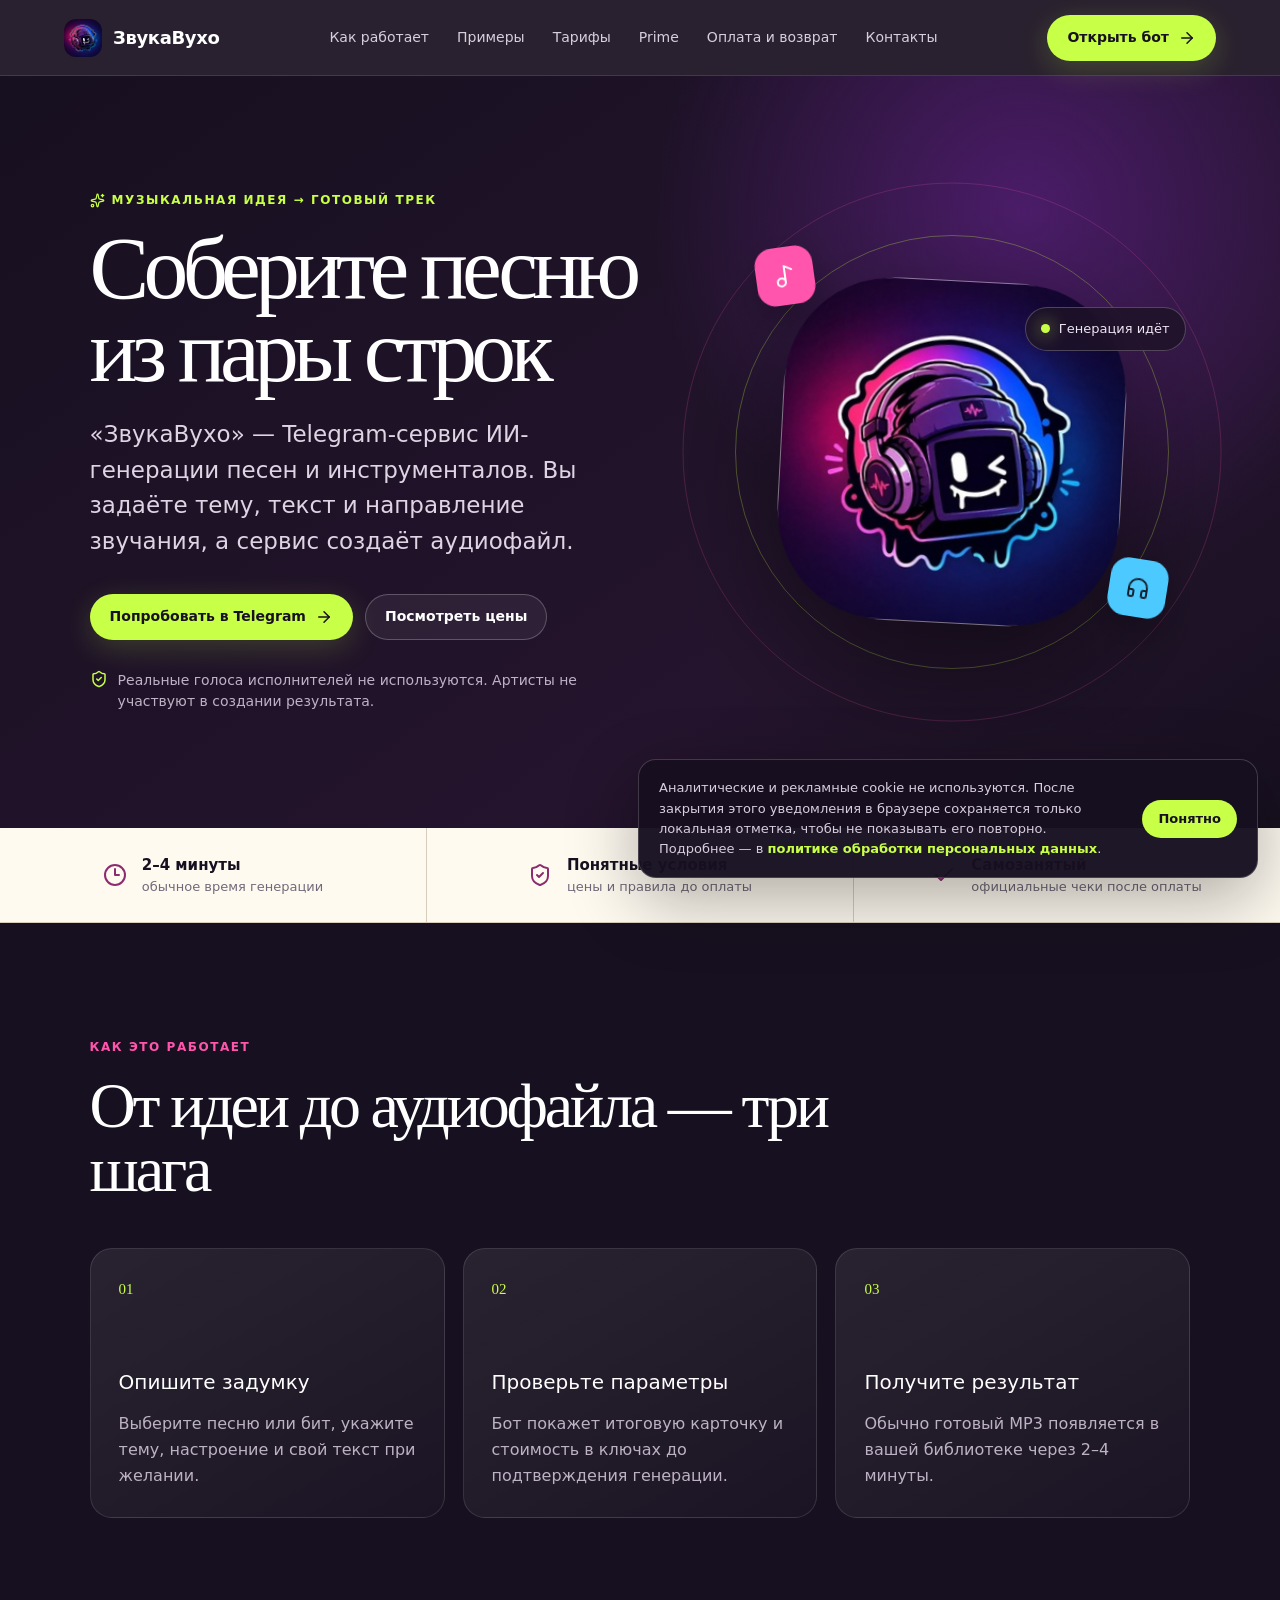
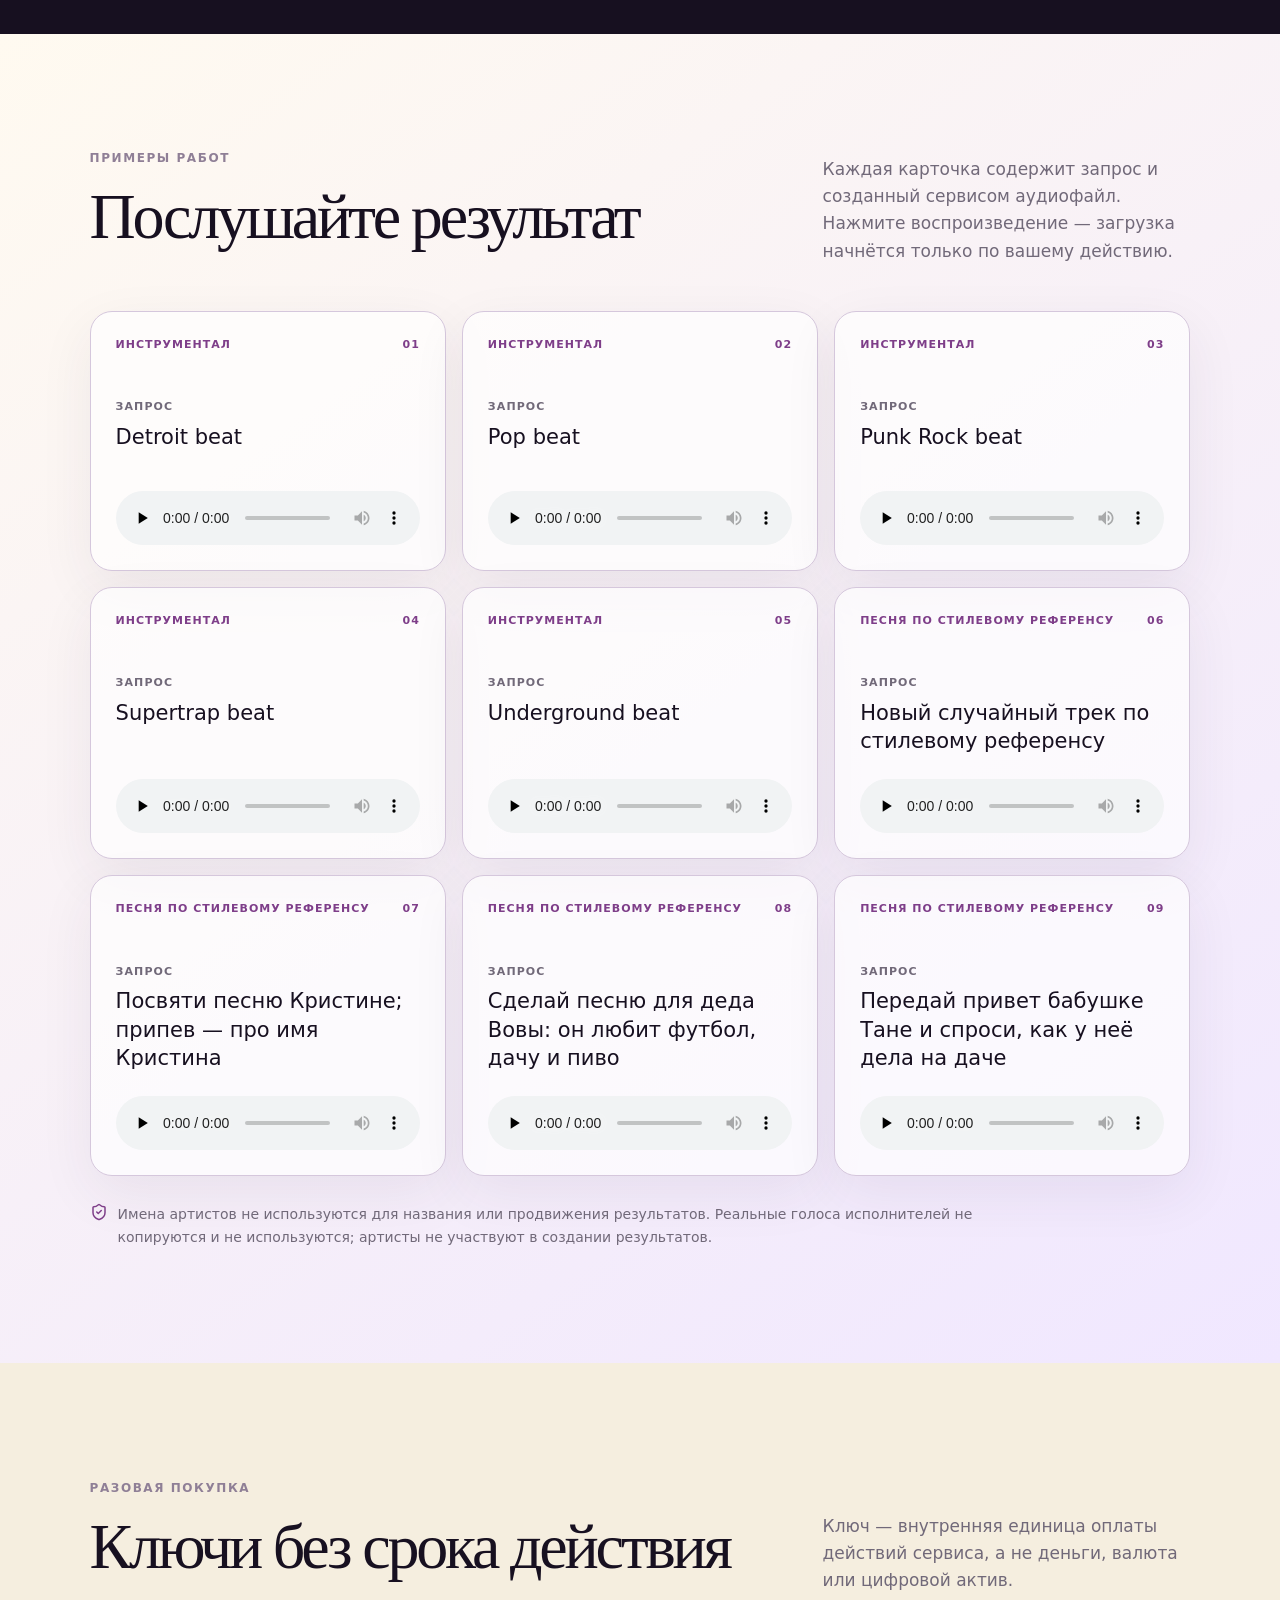
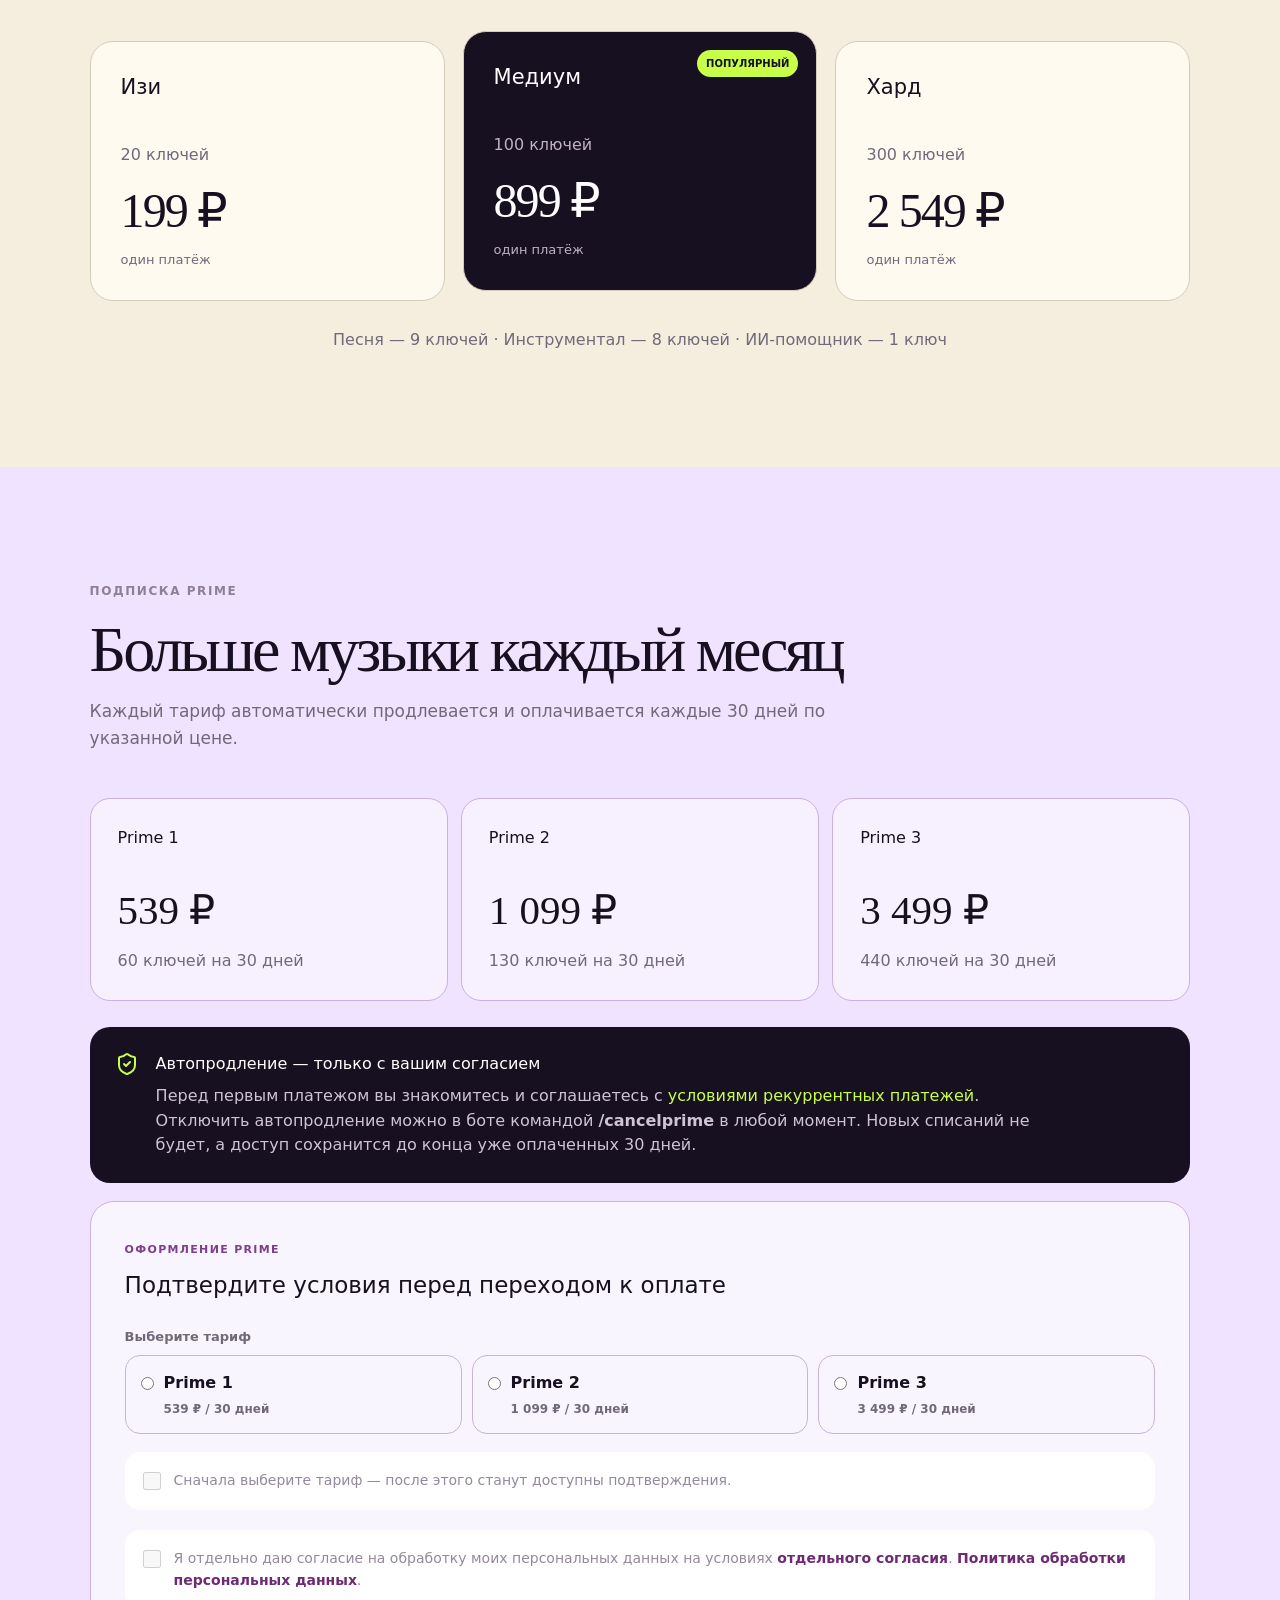
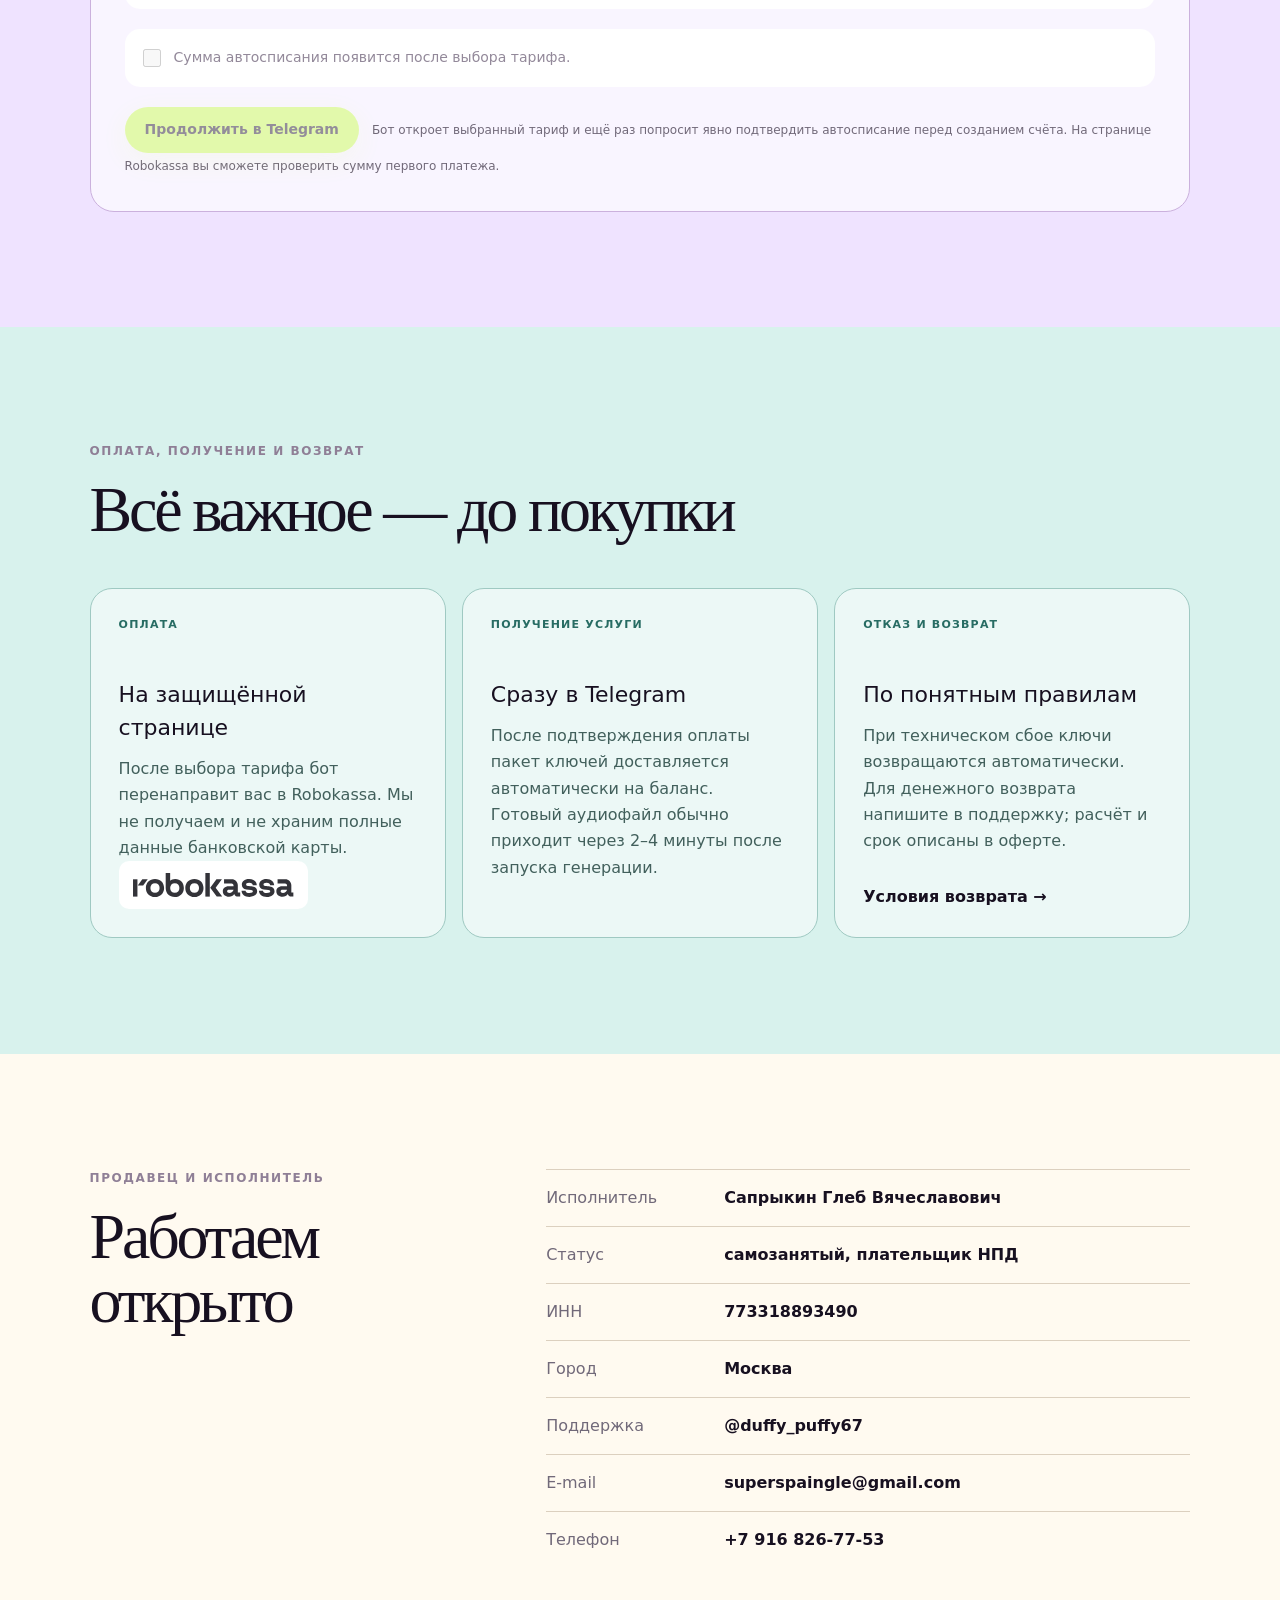
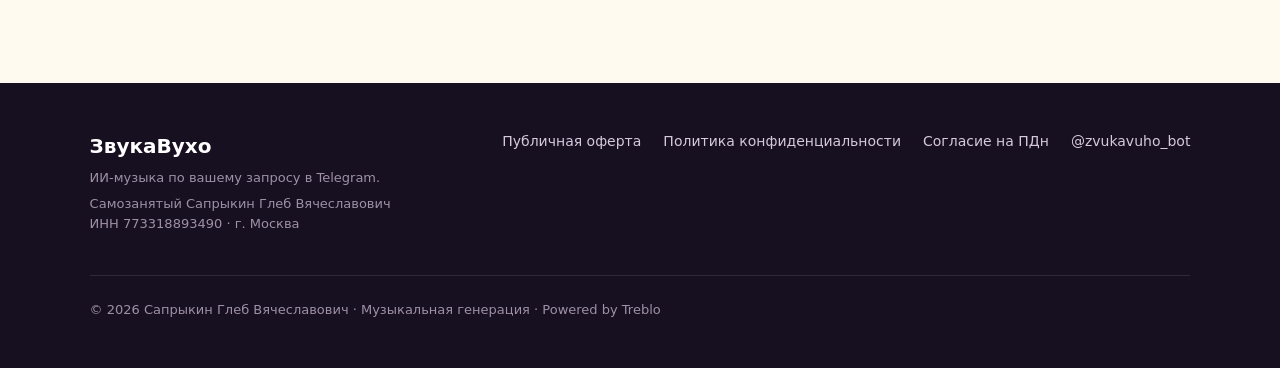
==== commit 237f3868: "Publish cancelprime instructions" ====
--- a/index.html
+++ b/index.html
@@ -1,2 +1,2 @@
-<!DOCTYPE html><html lang="ru"><head><meta charSet="utf-8"/><meta name="viewport" content="width=device-width, initial-scale=1"/><link rel="stylesheet" href="https://sologle.github.io/zvukavuho-site/_next/static/css/index.BP0hzgAl.css" data-rsc-css-href="https://sologle.github.io/zvukavuho-site/_next/static/css/index.BP0hzgAl.css" data-precedence="vite-rsc/importer-resources"/><link rel="modulepreload" fetchPriority="low" href="https://sologle.github.io/zvukavuho-site/_next/static/chunks/index-CgsLCJWB.js"/><script src="https://sologle.github.io/zvukavuho-site/_next/static/chunks/rolldown-runtime-hePW80VL.js" type="module" async=""></script><script src="https://sologle.github.io/zvukavuho-site/_next/static/chunks/framework-DTZGTDtF.js" type="module" async=""></script><script src="https://sologle.github.io/zvukavuho-site/_next/static/chunks/vinext-CBLIpsvA.js" type="module" async=""></script><link rel="modulepreload" href="https://sologle.github.io/zvukavuho-site/_next/static/chunks/layout-segment-context-9KkNOm2v.js" crossorigin=""/><link rel="modulepreload" href="https://sologle.github.io/zvukavuho-site/_next/static/chunks/cookie-notice-Cu2uodpB.js" crossorigin=""/><link rel="modulepreload" href="https://sologle.github.io/zvukavuho-site/_next/static/chunks/site-config-CQP7uwVa.js" crossorigin=""/><link rel="modulepreload" href="https://sologle.github.io/zvukavuho-site/_next/static/chunks/image-DIiWMAEy.js" crossorigin=""/><link rel="modulepreload" href="https://sologle.github.io/zvukavuho-site/_next/static/chunks/Icon-Blaqac3y.js" crossorigin=""/><link rel="modulepreload" href="https://sologle.github.io/zvukavuho-site/_next/static/chunks/prime-consent-ByLcZqO1.js" crossorigin=""/><title>ЗвукаВухо — ИИ-песни и инструменталы в Telegram</title><meta name="description" content="Создавайте песни и инструменталы по своему запросу в Telegram-боте ЗвукаВухо."/><meta property="og:title" content="ЗвукаВухо — превратите идею в песню"/><meta property="og:description" content="ИИ-песни и инструменталы по вашему запросу в Telegram."/><meta property="og:url" content="https://sologle.github.io/zvukavuho-site/"/><meta property="og:type" content="website"/><meta property="og:locale" content="ru_RU"/><meta property="og:image" content="https://sologle.github.io/zvukavuho-site/og.png"/><meta name="twitter:card" content="summary_large_image"/><meta name="twitter:title" content="ЗвукаВухо — превратите идею в песню"/><meta name="twitter:description" content="ИИ-песни и инструменталы по вашему запросу в Telegram."/><meta name="twitter:image" content="https://sologle.github.io/zvukavuho-site/og.png"/><link rel="icon" href="https://sologle.github.io/zvukavuho-site/bot-avatar.jpg"/><link rel="canonical" href="https://sologle.github.io/zvukavuho-site/"/><script>Object.assign(((self[Symbol.for("vinext.navigationRuntime")]??={bootstrap:{routeManifest:null},functions:{}}).bootstrap.rsc??={rsc:[]}),{params:{},nav:{"pathname":"/","searchParams":[]},searchParamsFromBrowser:false})</script><link rel="modulepreload" href="https://sologle.github.io/zvukavuho-site/_next/static/chunks/index-CgsLCJWB.js" />
-</head><body><main><header class="site-header"><a class="brand" href="#top" aria-label="ЗвукаВухо — на главную"><img src="https://sologle.github.io/zvukavuho-site/bot-avatar.jpg" alt="Логотип ЗвукаВухо" width="38" height="38" loading="lazy" decoding="async" data-nimg="1"/><span>ЗвукаВухо</span></a><nav aria-label="Основная навигация"><a href="#how">Как работает</a><a href="#examples">Примеры</a><a href="#prices">Тарифы</a><a href="#prime">Prime</a><a href="#payment">Оплата и возврат</a><a href="#seller">Контакты</a></nav><a class="button button-primary" href="https://t.me/zvukavuho_bot" rel="noreferrer" target="_blank">Открыть бот<svg xmlns="http://www.w3.org/2000/svg" width="18" height="18" viewBox="0 0 24 24" fill="none" stroke="currentColor" stroke-width="2" stroke-linecap="round" stroke-linejoin="round" class="lucide lucide-arrow-right" aria-hidden="true"><path d="M5 12h14"></path><path d="m12 5 7 7-7 7"></path></svg></a></header><section class="hero" id="top"><div class="hero-copy"><p class="eyebrow"><svg xmlns="http://www.w3.org/2000/svg" width="15" height="15" viewBox="0 0 24 24" fill="none" stroke="currentColor" stroke-width="2" stroke-linecap="round" stroke-linejoin="round" class="lucide lucide-sparkles" aria-hidden="true"><path d="M11.017 2.814a1 1 0 0 1 1.966 0l1.051 5.558a2 2 0 0 0 1.594 1.594l5.558 1.051a1 1 0 0 1 0 1.966l-5.558 1.051a2 2 0 0 0-1.594 1.594l-1.051 5.558a1 1 0 0 1-1.966 0l-1.051-5.558a2 2 0 0 0-1.594-1.594l-5.558-1.051a1 1 0 0 1 0-1.966l5.558-1.051a2 2 0 0 0 1.594-1.594z"></path><path d="M20 2v4"></path><path d="M22 4h-4"></path><circle cx="4" cy="20" r="2"></circle></svg> Музыкальная идея → готовый трек</p><h1>Соберите песню из пары строк</h1><p class="hero-lead">«ЗвукаВухо» — Telegram-сервис ИИ-генерации песен и инструменталов. Вы задаёте тему, текст и направление звучания, а сервис создаёт аудиофайл.</p><div class="hero-actions"><a class="button button-primary" href="https://t.me/zvukavuho_bot" rel="noreferrer" target="_blank">Попробовать в Telegram<svg xmlns="http://www.w3.org/2000/svg" width="18" height="18" viewBox="0 0 24 24" fill="none" stroke="currentColor" stroke-width="2" stroke-linecap="round" stroke-linejoin="round" class="lucide lucide-arrow-right" aria-hidden="true"><path d="M5 12h14"></path><path d="m12 5 7 7-7 7"></path></svg></a><a class="button button-secondary" href="#prices">Посмотреть цены</a></div><p class="clean-voice"><svg xmlns="http://www.w3.org/2000/svg" width="18" height="18" viewBox="0 0 24 24" fill="none" stroke="currentColor" stroke-width="2" stroke-linecap="round" stroke-linejoin="round" class="lucide lucide-shield-check" aria-hidden="true"><path d="M20 13c0 5-3.5 7.5-7.66 8.95a1 1 0 0 1-.67-.01C7.5 20.5 4 18 4 13V6a1 1 0 0 1 1-1c2 0 4.5-1.2 6.24-2.72a1.17 1.17 0 0 1 1.52 0C14.51 3.81 17 5 19 5a1 1 0 0 1 1 1z"></path><path d="m9 12 2 2 4-4"></path></svg>Реальные голоса исполнителей не используются. Артисты не участвуют в создании результата.</p></div><div class="hero-art" aria-label="ЗвукаВухо создаёт музыку в Telegram"><div class="sound-orbit orbit-one"></div><div class="sound-orbit orbit-two"></div><div class="avatar-wrap"><img src="https://sologle.github.io/zvukavuho-site/bot-avatar.jpg" alt="Маскот музыкального сервиса ЗвукаВухо" loading="lazy" decoding="async" data-nimg="fill" style="position:absolute;inset:0;width:100%;height:100%;object-fit:cover"/></div><div class="floating-note note-one"><svg xmlns="http://www.w3.org/2000/svg" width="24" height="24" viewBox="0 0 24 24" fill="none" stroke="currentColor" stroke-width="2" stroke-linecap="round" stroke-linejoin="round" class="lucide lucide-music2 lucide-music-2" aria-hidden="true"><circle cx="8" cy="18" r="4"></circle><path d="M12 18V2l7 4"></path></svg></div><div class="floating-note note-two"><svg xmlns="http://www.w3.org/2000/svg" width="24" height="24" viewBox="0 0 24 24" fill="none" stroke="currentColor" stroke-width="2" stroke-linecap="round" stroke-linejoin="round" class="lucide lucide-headphones" aria-hidden="true"><path d="M3 14h3a2 2 0 0 1 2 2v3a2 2 0 0 1-2 2H5a2 2 0 0 1-2-2v-7a9 9 0 0 1 18 0v7a2 2 0 0 1-2 2h-1a2 2 0 0 1-2-2v-3a2 2 0 0 1 2-2h3"></path></svg></div><div class="generation-pill"><span></span> Генерация идёт</div></div></section><section class="trust-strip" aria-label="Основные сведения об услуге"><div><svg xmlns="http://www.w3.org/2000/svg" width="24" height="24" viewBox="0 0 24 24" fill="none" stroke="currentColor" stroke-width="2" stroke-linecap="round" stroke-linejoin="round" class="lucide lucide-clock3 lucide-clock-3" aria-hidden="true"><circle cx="12" cy="12" r="10"></circle><path d="M12 6v6h4"></path></svg><span><strong>2–4 минуты</strong>обычное время генерации</span></div><div><svg xmlns="http://www.w3.org/2000/svg" width="24" height="24" viewBox="0 0 24 24" fill="none" stroke="currentColor" stroke-width="2" stroke-linecap="round" stroke-linejoin="round" class="lucide lucide-shield-check" aria-hidden="true"><path d="M20 13c0 5-3.5 7.5-7.66 8.95a1 1 0 0 1-.67-.01C7.5 20.5 4 18 4 13V6a1 1 0 0 1 1-1c2 0 4.5-1.2 6.24-2.72a1.17 1.17 0 0 1 1.52 0C14.51 3.81 17 5 19 5a1 1 0 0 1 1 1z"></path><path d="m9 12 2 2 4-4"></path></svg><span><strong>Понятные условия</strong>цены и правила до оплаты</span></div><div><svg xmlns="http://www.w3.org/2000/svg" width="24" height="24" viewBox="0 0 24 24" fill="none" stroke="currentColor" stroke-width="2" stroke-linecap="round" stroke-linejoin="round" class="lucide lucide-check" aria-hidden="true"><path d="M20 6 9 17l-5-5"></path></svg><span><strong>Самозанятый</strong>официальные чеки после оплаты</span></div></section><section class="section section-dark" id="how"><div class="section-heading"><p class="eyebrow">Как это работает</p><h2>От идеи до аудиофайла — три шага</h2></div><div class="steps"><article><span>01</span><h3>Опишите задумку</h3><p>Выберите песню или бит, укажите тему, настроение и свой текст при желании.</p></article><article><span>02</span><h3>Проверьте параметры</h3><p>Бот покажет итоговую карточку и стоимость в ключах до подтверждения генерации.</p></article><article><span>03</span><h3>Получите результат</h3><p>Обычно готовый MP3 появляется в вашей библиотеке через 2–4 минуты.</p></article></div></section><section class="section examples-section" id="examples"><div class="section-heading split-heading"><div><p class="eyebrow">Примеры работ</p><h2>Послушайте результат</h2></div><p>Каждая карточка содержит запрос и созданный сервисом аудиофайл. Нажмите воспроизведение — загрузка начнётся только по вашему действию.</p></div><div class="example-grid"><article class="example-card"><div class="example-meta"><span>Инструментал</span><span>01</span></div><p class="prompt-label">Запрос</p><h3>Detroit beat</h3><audio aria-label="Пример: Detroit beat" controls="" preload="none"><source src="examples/detroit.mp3" type="audio/mpeg"/>Ваш браузер не поддерживает воспроизведение аудио.</audio></article><article class="example-card"><div class="example-meta"><span>Инструментал</span><span>02</span></div><p class="prompt-label">Запрос</p><h3>Pop beat</h3><audio aria-label="Пример: Pop beat" controls="" preload="none"><source src="examples/pop.mp3" type="audio/mpeg"/>Ваш браузер не поддерживает воспроизведение аудио.</audio></article><article class="example-card"><div class="example-meta"><span>Инструментал</span><span>03</span></div><p class="prompt-label">Запрос</p><h3>Punk Rock beat</h3><audio aria-label="Пример: Punk Rock beat" controls="" preload="none"><source src="examples/punk-rock.mp3" type="audio/mpeg"/>Ваш браузер не поддерживает воспроизведение аудио.</audio></article><article class="example-card"><div class="example-meta"><span>Инструментал</span><span>04</span></div><p class="prompt-label">Запрос</p><h3>Supertrap beat</h3><audio aria-label="Пример: Supertrap beat" controls="" preload="none"><source src="examples/supertrap.mp3" type="audio/mpeg"/>Ваш браузер не поддерживает воспроизведение аудио.</audio></article><article class="example-card"><div class="example-meta"><span>Инструментал</span><span>05</span></div><p class="prompt-label">Запрос</p><h3>Underground beat</h3><audio aria-label="Пример: Underground beat" controls="" preload="none"><source src="examples/underground.mp3" type="audio/mpeg"/>Ваш браузер не поддерживает воспроизведение аудио.</audio></article><article class="example-card"><div class="example-meta"><span>Песня по стилевому референсу</span><span>06</span></div><p class="prompt-label">Запрос</p><h3>Новый случайный трек по стилевому референсу</h3><audio aria-label="Пример: Новый случайный трек по стилевому референсу" controls="" preload="none"><source src="examples/song-300k.mp3" type="audio/mpeg"/>Ваш браузер не поддерживает воспроизведение аудио.</audio></article><article class="example-card"><div class="example-meta"><span>Песня по стилевому референсу</span><span>07</span></div><p class="prompt-label">Запрос</p><h3>Посвяти песню Кристине; припев — про имя Кристина</h3><audio aria-label="Пример: Посвяти песню Кристине; припев — про имя Кристина" controls="" preload="none"><source src="examples/song-kristina.mp3" type="audio/mpeg"/>Ваш браузер не поддерживает воспроизведение аудио.</audio></article><article class="example-card"><div class="example-meta"><span>Песня по стилевому референсу</span><span>08</span></div><p class="prompt-label">Запрос</p><h3>Сделай песню для деда Вовы: он любит футбол, дачу и пиво</h3><audio aria-label="Пример: Сделай песню для деда Вовы: он любит футбол, дачу и пиво" controls="" preload="none"><source src="examples/song-ded-vova.mp3" type="audio/mpeg"/>Ваш браузер не поддерживает воспроизведение аудио.</audio></article><article class="example-card"><div class="example-meta"><span>Песня по стилевому референсу</span><span>09</span></div><p class="prompt-label">Запрос</p><h3>Передай привет бабушке Тане и спроси, как у неё дела на даче</h3><audio aria-label="Пример: Передай привет бабушке Тане и спроси, как у неё дела на даче" controls="" preload="none"><source src="examples/song-babushka-tanya.mp3" type="audio/mpeg"/>Ваш браузер не поддерживает воспроизведение аудио.</audio></article></div><p class="example-disclaimer"><svg xmlns="http://www.w3.org/2000/svg" width="18" height="18" viewBox="0 0 24 24" fill="none" stroke="currentColor" stroke-width="2" stroke-linecap="round" stroke-linejoin="round" class="lucide lucide-shield-check" aria-hidden="true"><path d="M20 13c0 5-3.5 7.5-7.66 8.95a1 1 0 0 1-.67-.01C7.5 20.5 4 18 4 13V6a1 1 0 0 1 1-1c2 0 4.5-1.2 6.24-2.72a1.17 1.17 0 0 1 1.52 0C14.51 3.81 17 5 19 5a1 1 0 0 1 1 1z"></path><path d="m9 12 2 2 4-4"></path></svg>Имена артистов не используются для названия или продвижения результатов. Реальные голоса исполнителей не копируются и не используются; артисты не участвуют в создании результатов.</p></section><section class="section paper-section" id="prices"><div class="section-heading split-heading"><div><p class="eyebrow">Разовая покупка</p><h2>Ключи без срока действия</h2></div><p>Ключ — внутренняя единица оплаты действий сервиса, а не деньги, валюта или цифровой актив.</p></div><div class="price-grid"><article class="price-card"><h3>Изи</h3><p class="keys">20 ключей</p><p class="price">199 ₽</p><p class="price-note">один платёж</p></article><article class="price-card featured"><span class="tag">Популярный</span><h3>Медиум</h3><p class="keys">100 ключей</p><p class="price">899 ₽</p><p class="price-note">один платёж</p></article><article class="price-card"><h3>Хард</h3><p class="keys">300 ключей</p><p class="price">2 549 ₽</p><p class="price-note">один платёж</p></article></div><p class="cost-note">Песня — 9 ключей · Инструментал — 8 ключей · ИИ-помощник — 1 ключ</p></section><section class="section prime-section" id="prime"><div class="section-heading"><p class="eyebrow">Подписка Prime</p><h2>Больше музыки каждый месяц</h2><p>Каждый тариф автоматически продлевается и оплачивается каждые 30 дней по указанной цене.</p></div><div class="prime-grid"><article><h3>Prime 1</h3><strong>539 ₽</strong><p>60 ключей<!-- --> на 30 дней</p></article><article><h3>Prime 2</h3><strong>1 099 ₽</strong><p>130 ключей<!-- --> на 30 дней</p></article><article><h3>Prime 3</h3><strong>3 499 ₽</strong><p>440 ключей<!-- --> на 30 дней</p></article></div><div class="recurring-notice"><svg xmlns="http://www.w3.org/2000/svg" width="24" height="24" viewBox="0 0 24 24" fill="none" stroke="currentColor" stroke-width="2" stroke-linecap="round" stroke-linejoin="round" class="lucide lucide-shield-check" aria-hidden="true"><path d="M20 13c0 5-3.5 7.5-7.66 8.95a1 1 0 0 1-.67-.01C7.5 20.5 4 18 4 13V6a1 1 0 0 1 1-1c2 0 4.5-1.2 6.24-2.72a1.17 1.17 0 0 1 1.52 0C14.51 3.81 17 5 19 5a1 1 0 0 1 1 1z"></path><path d="m9 12 2 2 4-4"></path></svg><div><h3>Автопродление — только с вашим согласием</h3><p>Перед первым платежом вы знакомитесь и соглашаетесь с <a href="https://sologle.github.io/zvukavuho-site/offer/">условиями рекуррентных платежей</a>. Отключить автопродление можно в боте в любой момент. Новых списаний не будет, а доступ сохранится до конца уже оплаченных 30 дней.</p></div></div><div class="consent-card"><div class="consent-heading"><span>Оформление Prime</span><h3>Подтвердите условия перед переходом к оплате</h3></div><fieldset class="consent-plans"><legend>Выберите тариф</legend><label><input type="radio" name="prime-tier"/><span>Prime 1</span><strong>539 ₽<!-- --> / 30 дней</strong></label><label><input type="radio" name="prime-tier"/><span>Prime 2</span><strong>1 099 ₽<!-- --> / 30 дней</strong></label><label><input type="radio" name="prime-tier"/><span>Prime 3</span><strong>3 499 ₽<!-- --> / 30 дней</strong></label></fieldset><label class="consent-check consent-check-disabled"><input disabled="" type="checkbox"/><span>Сначала выберите тариф — после этого станут доступны подтверждения.</span></label><label class="consent-check consent-check-disabled"><input disabled="" type="checkbox"/><span>Я отдельно даю согласие на обработку моих персональных данных на условиях<!-- --> <a href="https://sologle.github.io/zvukavuho-site/consent/">отдельного согласия</a>.<!-- --> <a href="https://sologle.github.io/zvukavuho-site/privacy/">Политика обработки персональных данных</a>.</span></label><label class="consent-check consent-check-disabled"><input disabled="" type="checkbox"/><span>Сумма автосписания появится после выбора тарифа.</span></label><button class="button button-primary" disabled="" type="button">Продолжить в Telegram</button><p>Бот откроет выбранный тариф и ещё раз попросит явно подтвердить автосписание перед созданием счёта. На странице Robokassa вы сможете проверить сумму первого платежа.</p></div></section><section class="section payment-section" id="payment"><div class="section-heading"><p class="eyebrow">Оплата, получение и возврат</p><h2>Всё важное — до покупки</h2></div><div class="service-cards"><article><span>Оплата</span><h3>На защищённой странице</h3><p>После выбора тарифа бот перенаправит вас в Robokassa. Мы не получаем и не храним полные данные банковской карты.</p><a class="provider-link" href="https://robokassa.com/" rel="noreferrer" target="_blank"><img src="https://sologle.github.io/zvukavuho-site/robokassa.svg" alt="Robokassa" width="161" height="24" loading="lazy" decoding="async" data-nimg="1"/></a></article><article><span>Получение услуги</span><h3>Сразу в Telegram</h3><p>После подтверждения оплаты пакет ключей доставляется автоматически на баланс. Готовый аудиофайл обычно приходит через 2–4 минуты после запуска генерации.</p></article><article><span>Отказ и возврат</span><h3>По понятным правилам</h3><p>При техническом сбое ключи возвращаются автоматически. Для денежного возврата напишите в поддержку; расчёт и срок описаны в оферте.</p><a href="https://sologle.github.io/zvukavuho-site/offer/#refunds">Условия возврата →</a></article></div></section><section class="seller section" id="seller"><div><p class="eyebrow">Продавец и исполнитель</p><h2>Работаем открыто</h2></div><dl><div><dt>Исполнитель</dt><dd>Сапрыкин Глеб Вячеславович</dd></div><div><dt>Статус</dt><dd>самозанятый, плательщик НПД</dd></div><div><dt>ИНН</dt><dd>773318893490</dd></div><div><dt>Город</dt><dd>Москва</dd></div><div><dt>Поддержка</dt><dd><a href="https://t.me/duffy_puffy67">@duffy_puffy67</a></dd></div><div><dt>E-mail</dt><dd><a href="mailto:superspaingle@gmail.com">superspaingle@gmail.com</a></dd></div><div><dt>Телефон</dt><dd><a href="tel:+79168267753">+7 916 826-77-53</a></dd></div></dl></section><footer><div><strong>ЗвукаВухо</strong><p>ИИ-музыка по вашему запросу в Telegram.</p><p>Самозанятый Сапрыкин Глеб Вячеславович<br/>ИНН 773318893490 · г. Москва</p></div><div class="footer-links"><a href="https://sologle.github.io/zvukavuho-site/offer/">Публичная оферта</a><a href="https://sologle.github.io/zvukavuho-site/privacy/">Политика конфиденциальности</a><a href="https://sologle.github.io/zvukavuho-site/consent/">Согласие на ПДн</a><a href="https://t.me/zvukavuho_bot">@zvukavuho_bot</a></div><p>© 2026 Сапрыкин Глеб Вячеславович · Музыкальная генерация · <a href="https://treblo.com" rel="noreferrer" target="_blank">Powered by Treblo</a></p></footer></main><script type="module" src="https://sologle.github.io/zvukavuho-site/_next/static/chunks/index-CgsLCJWB.js" id="_R_" async=""></script><script>((self[Symbol.for("vinext.navigationRuntime")]??={bootstrap:{routeManifest:null},functions:{}}).bootstrap.rsc??={rsc:[]}).rsc.push("0:{\"page:/\":\"$L1\",\"layout:/\":\"$L2\",\"route:/\":\"$L3\",\"__route\":\"route:/\",\"__interceptionContext\":null,\"__layoutIds\":[\"layout:/\"],\"__rootLayout\":\"/\",\"__bfcacheSegmentIdentities\":{\"layout:/\":\"[\\\"layout\\\",\\\"layout:/\\\",\\\"root-boundary:/\\\",\\\"\\\"]\",\"page:/\":\"[\\\"page\\\",\\\"page:/\\\",\\\"root-boundary:/\\\",\\\"\\\"]\"},\"__srcPage\":[\"page\"],\"__layoutFlags\":{\"layout:/\":\"s\"},\"__artifactCompatibility\":{\"schemaVersion\":1,\"graphVersion\":\"app-route-graph:1177fd80f83fa7b0\",\"deploymentVersion\":\"a533b85d-2ba0-4823-b658-e4e282f27596\",\"appElementsSchemaVersion\":1,\"rscPayloadSchemaVersion\":1,\"rootBoundaryId\":\"/\",\"renderEpoch\":null}}\n")</script><script>((self[Symbol.for("vinext.navigationRuntime")]??={bootstrap:{routeManifest:null},functions:{}}).bootstrap.rsc??={rsc:[]}).rsc.push("4:I[\"8c0f216c4604\",[],\"Children\",1]\n")</script><script>((self[Symbol.for("vinext.navigationRuntime")]??={bootstrap:{routeManifest:null},functions:{}}).bootstrap.rsc??={rsc:[]}).rsc.push("5:I[\"c6a17f282fa5\",[],\"CookieNotice\",1]\n")</script><script>((self[Symbol.for("vinext.navigationRuntime")]??={bootstrap:{routeManifest:null},functions:{}}).bootstrap.rsc??={rsc:[]}).rsc.push("6:I[\"593f344dc510\",[],\"GlobalErrorBoundary\",1]\n")</script><script>((self[Symbol.for("vinext.navigationRuntime")]??={bootstrap:{routeManifest:null},functions:{}}).bootstrap.rsc??={rsc:[]}).rsc.push("7:I[\"0b874ad30386\",[],\"default\",1]\n")</script><script>((self[Symbol.for("vinext.navigationRuntime")]??={bootstrap:{routeManifest:null},functions:{}}).bootstrap.rsc??={rsc:[]}).rsc.push("8:I[\"593f344dc510\",[],\"ErrorBoundary\",1]\n")</script><script>((self[Symbol.for("vinext.navigationRuntime")]??={bootstrap:{routeManifest:null},functions:{}}).bootstrap.rsc??={rsc:[]}).rsc.push("9:I[\"15c18cfaeeff\",[],\"LayoutSegmentProvider\",1]\n")</script><script>((self[Symbol.for("vinext.navigationRuntime")]??={bootstrap:{routeManifest:null},functions:{}}).bootstrap.rsc??={rsc:[]}).rsc.push("a:I[\"8c0f216c4604\",[],\"Slot\",1]\n")</script><script>((self[Symbol.for("vinext.navigationRuntime")]??={bootstrap:{routeManifest:null},functions:{}}).bootstrap.rsc??={rsc:[]}).rsc.push("b:I[\"593f344dc510\",[],\"NotFoundBoundary\",1]\n")</script><script>((self[Symbol.for("vinext.navigationRuntime")]??={bootstrap:{routeManifest:null},functions:{}}).bootstrap.rsc??={rsc:[]}).rsc.push("c:I[\"9276801271d6\",[],\"AppRouterScrollTarget\",1]\n")</script><script>((self[Symbol.for("vinext.navigationRuntime")]??={bootstrap:{routeManifest:null},functions:{}}).bootstrap.rsc??={rsc:[]}).rsc.push("d:I[\"593f344dc510\",[],\"RedirectBoundary\",1]\n")</script><script>((self[Symbol.for("vinext.navigationRuntime")]??={bootstrap:{routeManifest:null},functions:{}}).bootstrap.rsc??={rsc:[]}).rsc.push(":HL[\"https://sologle.github.io/zvukavuho-site/_next/static/css/index.BP0hzgAl.css\",\"style\"     ]\n")</script><script>((self[Symbol.for("vinext.navigationRuntime")]??={bootstrap:{routeManifest:null},functions:{}}).bootstrap.rsc??={rsc:[]}).rsc.push("2:[[[\"$\",\"link\",\"css:https://sologle.github.io/zvukavuho-site/_next/static/css/index.BP0hzgAl.css\",{\"rel\":\"stylesheet\",\"precedence\":\"vite-rsc/importer-resources\",\"href\":\"https://sologle.github.io/zvukavuho-site/_next/static/css/index.BP0hzgAl.css\",\"data-rsc-css-href\":\"https://sologle.github.io/zvukavuho-site/_next/static/css/index.BP0hzgAl.css\"}],\"$undefined\"],[\"$\",\"html\",null,{\"lang\":\"ru\",\"children\":[\"$\",\"body\",null,{\"children\":[[\"$\",\"$L4\",null,{}],[\"$\",\"$L5\",null,{}]]}]}]]\n")</script><script>((self[Symbol.for("vinext.navigationRuntime")]??={bootstrap:{routeManifest:null},functions:{}}).bootstrap.rsc??={rsc:[]}).rsc.push("3:[[[\"$\",\"meta\",null,{\"charSet\":\"utf-8\"}],[[\"$\",\"title\",\"0\",{\"children\":\"ЗвукаВухо — ИИ-песни и инструменталы в Telegram\"}],[\"$\",\"meta\",\"1\",{\"name\":\"description\",\"content\":\"Создавайте песни и инструменталы по своему запросу в Telegram-боте ЗвукаВухо.\"}],[\"$\",\"meta\",\"2\",{\"property\":\"og:title\",\"content\":\"ЗвукаВухо — превратите идею в песню\"}],[\"$\",\"meta\",\"3\",{\"property\":\"og:description\",\"content\":\"ИИ-песни и инструменталы по вашему запросу в Telegram.\"}],[\"$\",\"meta\",\"4\",{\"property\":\"og:url\",\"content\":\"https://sologle.github.io/zvukavuho-site/\"}],[\"$\",\"meta\",\"5\",{\"property\":\"og:type\",\"content\":\"website\"}],[\"$\",\"meta\",\"6\",{\"property\":\"og:locale\",\"content\":\"ru_RU\"}],[\"$\",\"meta\",\"7\",{\"property\":\"og:image\",\"content\":\"https://sologle.github.io/zvukavuho-site/og.png\"}],[\"$\",\"meta\",\"8\",{\"name\":\"twitter:card\",\"content\":\"summary_large_image\"}],[\"$\",\"meta\",\"9\",{\"name\":\"twitter:title\",\"content\":\"ЗвукаВухо — превратите идею в песню\"}],[\"$\",\"meta\",\"10\",{\"name\":\"twitter:description\",\"content\":\"ИИ-песни и инструменталы по вашему запросу в Telegram.\"}],[\"$\",\"meta\",\"11\",{\"name\":\"twitter:image\",\"content\":\"https://sologle.github.io/zvukavuho-site/og.png\"}],[\"$\",\"link\",\"12\",{\"data-vinext-streamed-icon\":\"$undefined\",\"rel\":\"icon\",\"href\":\"https://sologle.github.io/zvukavuho-site/bot-avatar.jpg\",\"type\":\"$undefined\",\"sizes\":\"$undefined\",\"color\":\"$undefined\",\"media\":\"$undefined\",\"fetchPriority\":\"$undefined\"}],[\"$\",\"link\",\"13\",{\"rel\":\"canonical\",\"href\":\"https://sologle.github.io/zvukavuho-site/\"}]],[[\"$\",\"meta\",\"0\",{\"name\":\"viewport\",\"content\":\"width=device-width, initial-scale=1\"}]]],[\"$\",\"$L6\",null,{\"fallback\":\"$7\",\"children\":[\"$\",\"$L8\",null,{\"fallback\":\"$7\",\"children\":[\"$\",\"$L9\",null,{\"providerId\":\"layout:/\",\"segmentMap\":{\"children\":[]},\"children\":[\"$\",\"$La\",null,{\"id\":\"layout:/\",\"parallelSlots\":\"$undefined\",\"children\":[\"$\",\"$Lb\",null,{\"resetKey\":\"\",\"fallback\":[[\"$\",\"title\",null,{\"children\":\"404: This page could not be found.\"}],[\"$\",\"div\",null,{\"style\":{\"fontFamily\":\"system-ui,\\\"Segoe UI\\\",Roboto,Helvetica,Arial,sans-serif,\\\"Apple Color Emoji\\\",\\\"Segoe UI Emoji\\\"\",\"height\":\"100vh\",\"textAlign\":\"center\",\"display\":\"flex\",\"flexDirection\":\"column\",\"alignItems\":\"center\",\"justifyContent\":\"center\"},\"children\":[\"$\",\"div\",null,{\"children\":[[\"$\",\"style\",null,{\"dangerouslySetInnerHTML\":{\"__html\":\"body{color:#000;background:#fff;margin:0}.next-error-h1{border-right:1px solid rgba(0,0,0,.3)}@media (prefers-color-scheme:dark){body{color:#fff;background:#000}.next-error-h1{border-right:1px solid rgba(255,255,255,.3)}}\"}}],[\"$\",\"h1\",null,{\"className\":\"next-error-h1\",\"style\":{\"display\":\"inline-block\",\"margin\":\"0 20px 0 0\",\"padding\":\"0 23px 0 0\",\"fontSize\":24,\"fontWeight\":500,\"verticalAlign\":\"top\",\"lineHeight\":\"49px\"},\"children\":404}],[\"$\",\"div\",null,{\"style\":{\"display\":\"inline-block\"},\"children\":[\"$\",\"h2\",null,{\"style\":{\"fontSize\":14,\"fontWeight\":400,\"lineHeight\":\"49px\",\"margin\":0},\"children\":\"This page could not be found.\"}]}]]}]}]],\"children\":[\"$\",\"$Lc\",null,{\"children\":[\"$\",\"$Ld\",null,{\"children\":[[\"$\",\"$L9\",null,{\"providerId\":\"page:/\",\"segmentMap\":{\"children\":[\"__PAGE__\"]},\"children\":[\"$\",\"$La\",null,{\"id\":\"page:/\"}]}],null]}]}]}]}]}]}]}],null,null]\n")</script><script>((self[Symbol.for("vinext.navigationRuntime")]??={bootstrap:{routeManifest:null},functions:{}}).bootstrap.rsc??={rsc:[]}).rsc.push("e:I[\"9fb86276be8f\",[],\"default\",1]\n")</script><script>((self[Symbol.for("vinext.navigationRuntime")]??={bootstrap:{routeManifest:null},functions:{}}).bootstrap.rsc??={rsc:[]}).rsc.push("f:I[\"339f946bc456\",[],\"default\",1]\n")</script><script>((self[Symbol.for("vinext.navigationRuntime")]??={bootstrap:{routeManifest:null},functions:{}}).bootstrap.rsc??={rsc:[]}).rsc.push("1:[\"$\",\"main\",null,{\"children\":[[\"$\",\"header\",null,{\"className\":\"site-header\",\"children\":[[\"$\",\"a\",null,{\"className\":\"brand\",\"href\":\"#top\",\"aria-label\":\"ЗвукаВухо — на главную\",\"children\":[[\"$\",\"$Le\",null,{\"alt\":\"Логотип ЗвукаВухо\",\"height\":38,\"src\":\"https://sologle.github.io/zvukavuho-site/bot-avatar.jpg\",\"width\":38}],[\"$\",\"span\",null,{\"children\":\"ЗвукаВухо\"}]]}],[\"$\",\"nav\",null,{\"aria-label\":\"Основная навигация\",\"children\":[[\"$\",\"a\",null,{\"href\":\"#how\",\"children\":\"Как работает\"}],[\"$\",\"a\",null,{\"href\":\"#examples\",\"children\":\"Примеры\"}],[\"$\",\"a\",null,{\"href\":\"#prices\",\"children\":\"Тарифы\"}],[\"$\",\"a\",null,{\"href\":\"#prime\",\"children\":\"Prime\"}],[\"$\",\"a\",null,{\"href\":\"#payment\",\"children\":\"Оплата и возврат\"}],[\"$\",\"a\",null,{\"href\":\"#seller\",\"children\":\"Контакты\"}]]}],[\"$\",\"a\",null,{\"className\":\"button button-primary\",\"href\":\"https://t.me/zvukavuho_bot\",\"rel\":\"noreferrer\",\"target\":\"_blank\",\"children\":[\"Открыть бот\",[\"$\",\"$Lf\",null,{\"ref\":\"$undefined\",\"iconNode\":[[\"path\",{\"d\":\"M5 12h14\",\"key\":\"1ays0h\"}],[\"path\",{\"d\":\"m12 5 7 7-7 7\",\"key\":\"xquz4c\"}]],\"className\":\"lucide-arrow-right\",\"aria-hidden\":\"true\",\"size\":18}]]}]]}],[\"$\",\"section\",null,{\"className\":\"hero\",\"id\":\"top\",\"children\":[[\"$\",\"div\",null,{\"className\":\"hero-copy\",\"children\":[[\"$\",\"p\",null,{\"className\":\"eyebrow\",\"children\":[[\"$\",\"$Lf\",null,{\"ref\":\"$undefined\",\"iconNode\":[[\"path\",{\"d\":\"M11.017 2.814a1 1 0 0 1 1.966 0l1.051 5.558a2 2 0 0 0 1.594 1.594l5.558 1.051a1 1 0 0 1 0 1.966l-5.558 1.051a2 2 0 0 0-1.594 1.594l-1.051 5.558a1 1 0 0 1-1.966 0l-1.051-5.558a2 2 0 0 0-1.594-1.594l-5.558-1.051a1 1 0 0 1 0-1.966l5.558-1.051a2 2 0 0 0 1.594-1.594z\",\"key\":\"1s2grr\"}],[\"path\",{\"d\":\"M20 2v4\",\"key\":\"1rf3ol\"}],[\"path\",{\"d\":\"M22 4h-4\",\"key\":\"gwowj6\"}],[\"circle\",{\"cx\":\"4\",\"cy\":\"20\",\"r\":\"2\",\"key\":\"6kqj1y\"}]],\"className\":\"lucide-sparkles\",\"size\":15}],\" Музыкальная идея → готовый трек\"]}],[\"$\",\"h1\",null,{\"children\":\"Соберите песню из пары строк\"}],[\"$\",\"p\",null,{\"className\":\"hero-lead\",\"children\":\"«ЗвукаВухо» — Telegram-сервис ИИ-генерации песен и инструменталов. Вы задаёте тему, текст и направление звучания, а сервис создаёт аудиофайл.\"}],[\"$\",\"div\",null,{\"className\":\"hero-actions\",\"children\":[[\"$\",\"a\",null,{\"className\":\"button button-primary\",\"href\":\"https://t.me/zvukavuho_bot\",\"rel\":\"noreferrer\",\"target\":\"_blank\",\"children\":[\"Попробовать в Telegram\",[\"$\",\"$Lf\",null,{\"ref\":\"$undefined\",\"iconNode\":\"$1:props:children:0:props:children:2:props:children:1:props:iconNode\",\"className\":\"lucide-arrow-right\",\"aria-hidden\":\"true\",\"size\":18}]]}],[\"$\",\"a\",null,{\"className\":\"button button-secondary\",\"href\":\"#prices\",\"children\":\"Посмотреть цены\"}]]}],[\"$\",\"p\",null,{\"className\":\"clean-voice\",\"children\":[[\"$\",\"$Lf\",null,{\"ref\":\"$undefined\",\"iconNode\":[[\"path\",{\"d\":\"M20 13c0 5-3.5 7.5-7.66 8.95a1 1 0 0 1-.67-.01C7.5 20.5 4 18 4 13V6a1 1 0 0 1 1-1c2 0 4.5-1.2 6.24-2.72a1.17 1.17 0 0 1 1.52 0C14.51 3.81 17 5 19 5a1 1 0 0 1 1 1z\",\"key\":\"oel41y\"}],[\"path\",{\"d\":\"m9 12 2 2 4-4\",\"key\":\"dzmm74\"}]],\"className\":\"lucide-shield-check\",\"aria-hidden\":\"true\",\"size\":18}],\"Реальные голоса исполнителей не используются. Артисты не участвуют в создании результата.\"]}]]}],[\"$\",\"div\",null,{\"className\":\"hero-art\",\"aria-label\":\"ЗвукаВухо создаёт музыку в Telegram\",\"children\":[[\"$\",\"div\",null,{\"className\":\"sound-orbit orbit-one\"}],[\"$\",\"div\",null,{\"className\":\"sound-orbit orbit-two\"}],[\"$\",\"div\",null,{\"className\":\"avatar-wrap\",\"children\":[\"$\",\"$Le\",null,{\"alt\":\"Маскот музыкального сервиса ЗвукаВухо\",\"fill\":true,\"sizes\":\"(max-width: 900px) 70vw, 380px\",\"src\":\"https://sologle.github.io/zvukavuho-site/bot-avatar.jpg\"}]}],[\"$\",\"div\",null,{\"className\":\"floating-note note-one\",\"children\":[\"$\",\"$Lf\",null,{\"ref\":\"$undefined\",\"iconNode\":[[\"circle\",{\"cx\":\"8\",\"cy\":\"18\",\"r\":\"4\",\"key\":\"1fc0mg\"}],[\"path\",{\"d\":\"M12 18V2l7 4\",\"key\":\"g04rme\"}]],\"className\":\"lucide-music2 lucide-music-2\",\"aria-hidden\":\"true\"}]}],[\"$\",\"div\",null,{\"className\":\"floating-note note-two\",\"children\":[\"$\",\"$Lf\",null,{\"ref\":\"$undefined\",\"iconNode\":[[\"path\",{\"d\":\"M3 14h3a2 2 0 0 1 2 2v3a2 2 0 0 1-2 2H5a2 2 0 0 1-2-2v-7a9 9 0 0 1 18 0v7a2 2 0 0 1-2 2h-1a2 2 0 0 1-2-2v-3a2 2 0 0 1 2-2h3\",\"key\":\"1xhozi\"}]],\"className\":\"lucide-headphones\",\"aria-hidden\":\"true\"}]}],[\"$\",\"div\",null,{\"className\":\"generation-pill\",\"children\":[[\"$\",\"span\",null,{}],\" Генерация идёт\"]}]]}]]}],[\"$\",\"section\",null,{\"className\":\"trust-strip\",\"aria-label\":\"Основные сведения об услуге\",\"children\":[[\"$\",\"div\",null,{\"children\":[[\"$\",\"$Lf\",null,{\"ref\":\"$undefined\",\"iconNode\":[[\"circle\",{\"cx\":\"12\",\"cy\":\"12\",\"r\":\"10\",\"key\":\"1mglay\"}],[\"path\",{\"d\":\"M12 6v6h4\",\"key\":\"135r8i\"}]],\"className\":\"lucide-clock3 lucide-clock-3\",\"aria-hidden\":\"true\"}],[\"$\",\"span\",null,{\"children\":[[\"$\",\"strong\",null,{\"children\":\"2–4 минуты\"}],\"обычное время генерации\"]}]]}],\"$L10\",\"$L11\"]}],\"$L12\",\"$L13\",\"$L14\",\"$L15\",\"$L16\",\"$L17\",\"$L18\"]}]\n")</script><script>((self[Symbol.for("vinext.navigationRuntime")]??={bootstrap:{routeManifest:null},functions:{}}).bootstrap.rsc??={rsc:[]}).rsc.push("1c:I[\"a546f582698f\",[],\"PrimeConsent\",1]\n")</script><script>((self[Symbol.for("vinext.navigationRuntime")]??={bootstrap:{routeManifest:null},functions:{}}).bootstrap.rsc??={rsc:[]}).rsc.push("10:[\"$\",\"div\",null,{\"children\":[[\"$\",\"$Lf\",null,{\"ref\":\"$undefined\",\"iconNode\":\"$1:props:children:1:props:children:0:props:children:4:props:children:0:props:iconNode\",\"className\":\"lucide-shield-check\",\"aria-hidden\":\"true\"}],[\"$\",\"span\",null,{\"children\":[[\"$\",\"strong\",null,{\"children\":\"Понятные условия\"}],\"цены и правила до оплаты\"]}]]}]\n")</script><script>((self[Symbol.for("vinext.navigationRuntime")]??={bootstrap:{routeManifest:null},functions:{}}).bootstrap.rsc??={rsc:[]}).rsc.push("11:[\"$\",\"div\",null,{\"children\":[[\"$\",\"$Lf\",null,{\"ref\":\"$undefined\",\"iconNode\":[[\"path\",{\"d\":\"M20 6 9 17l-5-5\",\"key\":\"1gmf2c\"}]],\"className\":\"lucide-check\",\"aria-hidden\":\"true\"}],[\"$\",\"span\",null,{\"children\":[[\"$\",\"strong\",null,{\"children\":\"Самозанятый\"}],\"официальные чеки после оплаты\"]}]]}]\n")</script><script>((self[Symbol.for("vinext.navigationRuntime")]??={bootstrap:{routeManifest:null},functions:{}}).bootstrap.rsc??={rsc:[]}).rsc.push("12:[\"$\",\"section\",null,{\"className\":\"section section-dark\",\"id\":\"how\",\"children\":[[\"$\",\"div\",null,{\"className\":\"section-heading\",\"children\":[[\"$\",\"p\",null,{\"className\":\"eyebrow\",\"children\":\"Как это работает\"}],[\"$\",\"h2\",null,{\"children\":\"От идеи до аудиофайла — три шага\"}]]}],[\"$\",\"div\",null,{\"className\":\"steps\",\"children\":[[\"$\",\"article\",null,{\"children\":[[\"$\",\"span\",null,{\"children\":\"01\"}],[\"$\",\"h3\",null,{\"children\":\"Опишите задумку\"}],[\"$\",\"p\",null,{\"children\":\"Выберите песню или бит, укажите тему, настроение и свой текст при желании.\"}]]}],[\"$\",\"article\",null,{\"children\":[[\"$\",\"span\",null,{\"children\":\"02\"}],[\"$\",\"h3\",null,{\"children\":\"Проверьте параметры\"}],[\"$\",\"p\",null,{\"children\":\"Бот покажет итоговую карточку и стоимость в ключах до подтверждения генерации.\"}]]}],[\"$\",\"article\",null,{\"children\":[[\"$\",\"span\",null,{\"children\":\"03\"}],[\"$\",\"h3\",null,{\"children\":\"Получите результат\"}],[\"$\",\"p\",null,{\"children\":\"Обычно готовый MP3 появляется в вашей библиотеке через 2–4 минуты.\"}]]}]]}]]}]\n")</script><script>((self[Symbol.for("vinext.navigationRuntime")]??={bootstrap:{routeManifest:null},functions:{}}).bootstrap.rsc??={rsc:[]}).rsc.push("13:[\"$\",\"section\",null,{\"className\":\"section examples-section\",\"id\":\"examples\",\"children\":[[\"$\",\"div\",null,{\"className\":\"section-heading split-heading\",\"children\":[[\"$\",\"div\",null,{\"children\":[[\"$\",\"p\",null,{\"className\":\"eyebrow\",\"children\":\"Примеры работ\"}],[\"$\",\"h2\",null,{\"children\":\"Послушайте результат\"}]]}],[\"$\",\"p\",null,{\"children\":\"Каждая карточка содержит запрос и созданный сервисом аудиофайл. Нажмите воспроизведение — загрузка начнётся только по вашему действию.\"}]]}],[\"$\",\"div\",null,{\"className\":\"example-grid\",\"children\":[[\"$\",\"article\",\"examples/detroit.mp3\",{\"className\":\"example-card\",\"children\":[[\"$\",\"div\",null,{\"className\":\"example-meta\",\"children\":[[\"$\",\"span\",null,{\"children\":\"Инструментал\"}],[\"$\",\"span\",null,{\"children\":\"01\"}]]}],[\"$\",\"p\",null,{\"className\":\"prompt-label\",\"children\":\"Запрос\"}],[\"$\",\"h3\",null,{\"children\":\"Detroit beat\"}],[\"$\",\"audio\",null,{\"aria-label\":\"Пример: Detroit beat\",\"controls\":true,\"preload\":\"none\",\"children\":[[\"$\",\"source\",null,{\"src\":\"examples/detroit.mp3\",\"type\":\"audio/mpeg\"}],\"Ваш браузер не поддерживает воспроизведение аудио.\"]}]]}],[\"$\",\"article\",\"examples/pop.mp3\",{\"className\":\"example-card\",\"children\":[[\"$\",\"div\",null,{\"className\":\"example-meta\",\"children\":[[\"$\",\"span\",null,{\"children\":\"Инструментал\"}],[\"$\",\"span\",null,{\"children\":\"02\"}]]}],[\"$\",\"p\",null,{\"className\":\"prompt-label\",\"children\":\"Запрос\"}],[\"$\",\"h3\",null,{\"children\":\"Pop beat\"}],[\"$\",\"audio\",null,{\"aria-label\":\"Пример: Pop beat\",\"controls\":true,\"preload\":\"none\",\"children\":[[\"$\",\"source\",null,{\"src\":\"examples/pop.mp3\",\"type\":\"audio/mpeg\"}],\"Ваш браузер не поддерживает воспроизведение аудио.\"]}]]}],[\"$\",\"article\",\"examples/punk-rock.mp3\",{\"className\":\"example-card\",\"children\":[[\"$\",\"div\",null,{\"className\":\"example-meta\",\"children\":[[\"$\",\"span\",null,{\"children\":\"Инструментал\"}],[\"$\",\"span\",null,{\"children\":\"03\"}]]}],[\"$\",\"p\",null,{\"className\":\"prompt-label\",\"children\":\"Запрос\"}],[\"$\",\"h3\",null,{\"children\":\"Punk Rock beat\"}],[\"$\",\"audio\",null,{\"aria-label\":\"Пример: Punk Rock beat\",\"controls\":true,\"preload\":\"none\",\"children\":[[\"$\",\"source\",null,{\"src\":\"examples/punk-rock.mp3\",\"type\":\"audio/mpeg\"}],\"Ваш браузер не поддерживает воспроизведение аудио.\"]}]]}],[\"$\",\"article\",\"examples/supertrap.mp3\",{\"className\":\"example-card\",\"children\":[[\"$\",\"div\",null,{\"className\":\"example-meta\",\"children\":[[\"$\",\"span\",null,{\"children\":\"Инструментал\"}],[\"$\",\"span\",null,{\"children\":\"04\"}]]}],[\"$\",\"p\",null,{\"className\":\"prompt-label\",\"children\":\"Запрос\"}],[\"$\",\"h3\",null,{\"children\":\"Supertrap beat\"}],[\"$\",\"audio\",null,{\"aria-label\":\"Пример: Supertrap beat\",\"controls\":true,\"preload\":\"none\",\"children\":[[\"$\",\"source\",null,{\"src\":\"examples/supertrap.mp3\",\"type\":\"audio/mpeg\"}],\"Ваш браузер не поддерживает воспроизведение аудио.\"]}]]}],[\"$\",\"article\",\"examples/underground.mp3\",{\"className\":\"example-card\",\"children\":[[\"$\",\"div\",null,{\"className\":\"example-meta\",\"children\":[[\"$\",\"span\",null,{\"children\":\"Инструментал\"}],[\"$\",\"span\",null,{\"children\":\"05\"}]]}],[\"$\",\"p\",null,{\"className\":\"prompt-label\",\"children\":\"Запрос\"}],[\"$\",\"h3\",null,{\"children\":\"Underground beat\"}],[\"$\",\"audio\",null,{\"aria-label\":\"Пример: Underground beat\",\"controls\":true,\"preload\":\"none\",\"children\":[[\"$\",\"source\",null,{\"src\":\"examples/underground.mp3\",\"type\":\"audio/mpeg\"}],\"Ваш браузер не поддерживает воспроизведение аудио.\"]}]]}],[\"$\",\"article\",\"examples/song-300k.mp3\",{\"className\":\"example-card\",\"children\":[[\"$\",\"div\",null,{\"className\":\"example-meta\",\"children\":[[\"$\",\"span\",null,{\"children\":\"Песня по стилевому референсу\"}],[\"$\",\"span\",null,{\"children\":\"06\"}]]}],[\"$\",\"p\",null,{\"className\":\"prompt-label\",\"children\":\"Запрос\"}],[\"$\",\"h3\",null,{\"children\":\"Новый случайный трек по стилевому референсу\"}],[\"$\",\"audio\",null,{\"aria-label\":\"Пример: Новый случайный трек по стилевому референсу\",\"controls\":true,\"preload\":\"none\",\"children\":[[\"$\",\"source\",null,{\"src\":\"examples/song-300k.mp3\",\"type\":\"audio/mpeg\"}],\"Ваш браузер не поддерживает воспроизведение аудио.\"]}]]}],[\"$\",\"article\",\"examples/song-kristina.mp3\",{\"className\":\"example-card\",\"children\":[[\"$\",\"div\",null,{\"className\":\"example-meta\",\"children\":[[\"$\",\"span\",null,{\"children\":\"Песня по стилевому референсу\"}],[\"$\",\"span\",null,{\"children\":\"07\"}]]}],[\"$\",\"p\",null,{\"className\":\"prompt-label\",\"children\":\"Запрос\"}],[\"$\",\"h3\",null,{\"children\":\"Посвяти песню Кристине; припев — про имя Кристина\"}],[\"$\",\"audio\",null,{\"aria-label\":\"Пример: Посвяти песню Кристине; припев — про имя Кристина\",\"controls\":true,\"preload\":\"none\",\"children\":[[\"$\",\"source\",null,{\"src\":\"examples/song-kristina.mp3\",\"type\":\"audio/mpeg\"}],\"Ваш браузер не поддерживает воспроизведение аудио.\"]}]]}],\"$L19\",\"$L1a\"]}],\"$L1b\"]}]\n")</script><script>((self[Symbol.for("vinext.navigationRuntime")]??={bootstrap:{routeManifest:null},functions:{}}).bootstrap.rsc??={rsc:[]}).rsc.push("14:[\"$\",\"section\",null,{\"className\":\"section paper-section\",\"id\":\"prices\",\"children\":[[\"$\",\"div\",null,{\"className\":\"section-heading split-heading\",\"children\":[[\"$\",\"div\",null,{\"children\":[[\"$\",\"p\",null,{\"className\":\"eyebrow\",\"children\":\"Разовая покупка\"}],[\"$\",\"h2\",null,{\"children\":\"Ключи без срока действия\"}]]}],[\"$\",\"p\",null,{\"children\":\"Ключ — внутренняя единица оплаты действий сервиса, а не деньги, валюта или цифровой актив.\"}]]}],[\"$\",\"div\",null,{\"className\":\"price-grid\",\"children\":[[\"$\",\"article\",\"Изи\",{\"className\":\"price-card\",\"children\":[\"$undefined\",[\"$\",\"h3\",null,{\"children\":\"Изи\"}],[\"$\",\"p\",null,{\"className\":\"keys\",\"children\":\"20 ключей\"}],[\"$\",\"p\",null,{\"className\":\"price\",\"children\":\"199 ₽\"}],[\"$\",\"p\",null,{\"className\":\"price-note\",\"children\":\"один платёж\"}]]}],[\"$\",\"article\",\"Медиум\",{\"className\":\"price-card featured\",\"children\":[[\"$\",\"span\",null,{\"className\":\"tag\",\"children\":\"Популярный\"}],[\"$\",\"h3\",null,{\"children\":\"Медиум\"}],[\"$\",\"p\",null,{\"className\":\"keys\",\"children\":\"100 ключей\"}],[\"$\",\"p\",null,{\"className\":\"price\",\"children\":\"899 ₽\"}],[\"$\",\"p\",null,{\"className\":\"price-note\",\"children\":\"один платёж\"}]]}],[\"$\",\"article\",\"Хард\",{\"className\":\"price-card\",\"children\":[\"$undefined\",[\"$\",\"h3\",null,{\"children\":\"Хард\"}],[\"$\",\"p\",null,{\"className\":\"keys\",\"children\":\"300 ключей\"}],[\"$\",\"p\",null,{\"className\":\"price\",\"children\":\"2 549 ₽\"}],[\"$\",\"p\",null,{\"className\":\"price-note\",\"children\":\"один платёж\"}]]}]]}],[\"$\",\"p\",null,{\"className\":\"cost-note\",\"children\":\"Песня — 9 ключей · Инструментал — 8 ключей · ИИ-помощник — 1 ключ\"}]]}]\n")</script><script>((self[Symbol.for("vinext.navigationRuntime")]??={bootstrap:{routeManifest:null},functions:{}}).bootstrap.rsc??={rsc:[]}).rsc.push("15:[\"$\",\"section\",null,{\"className\":\"section prime-section\",\"id\":\"prime\",\"children\":[[\"$\",\"div\",null,{\"className\":\"section-heading\",\"children\":[[\"$\",\"p\",null,{\"className\":\"eyebrow\",\"children\":\"Подписка Prime\"}],[\"$\",\"h2\",null,{\"children\":\"Больше музыки каждый месяц\"}],[\"$\",\"p\",null,{\"children\":\"Каждый тариф автоматически продлевается и оплачивается каждые 30 дней по указанной цене.\"}]]}],[\"$\",\"div\",null,{\"className\":\"prime-grid\",\"children\":[[\"$\",\"article\",\"Prime 1\",{\"children\":[[\"$\",\"h3\",null,{\"children\":\"Prime 1\"}],[\"$\",\"strong\",null,{\"children\":\"539 ₽\"}],[\"$\",\"p\",null,{\"children\":[\"60 ключей\",\" на 30 дней\"]}]]}],[\"$\",\"article\",\"Prime 2\",{\"children\":[[\"$\",\"h3\",null,{\"children\":\"Prime 2\"}],[\"$\",\"strong\",null,{\"children\":\"1 099 ₽\"}],[\"$\",\"p\",null,{\"children\":[\"130 ключей\",\" на 30 дней\"]}]]}],[\"$\",\"article\",\"Prime 3\",{\"children\":[[\"$\",\"h3\",null,{\"children\":\"Prime 3\"}],[\"$\",\"strong\",null,{\"children\":\"3 499 ₽\"}],[\"$\",\"p\",null,{\"children\":[\"440 ключей\",\" на 30 дней\"]}]]}]]}],[\"$\",\"div\",null,{\"className\":\"recurring-notice\",\"children\":[[\"$\",\"$Lf\",null,{\"ref\":\"$undefined\",\"iconNode\":\"$1:props:children:1:props:children:0:props:children:4:props:children:0:props:iconNode\",\"className\":\"lucide-shield-check\",\"aria-hidden\":\"true\"}],[\"$\",\"div\",null,{\"children\":[[\"$\",\"h3\",null,{\"children\":\"Автопродление — только с вашим согласием\"}],[\"$\",\"p\",null,{\"children\":[\"Перед первым платежом вы знакомитесь и соглашаетесь с \",[\"$\",\"a\",null,{\"href\":\"https://sologle.github.io/zvukavuho-site/offer/\",\"children\":\"условиями рекуррентных платежей\"}],\". Отключить автопродление можно в боте в любой момент. Новых списаний не будет, а доступ сохранится до конца уже оплаченных 30 дней.\"]}]]}]]}],[\"$\",\"$L1c\",null,{}]]}]\n")</script><script>((self[Symbol.for("vinext.navigationRuntime")]??={bootstrap:{routeManifest:null},functions:{}}).bootstrap.rsc??={rsc:[]}).rsc.push("16:[\"$\",\"section\",null,{\"className\":\"section payment-section\",\"id\":\"payment\",\"children\":[[\"$\",\"div\",null,{\"className\":\"section-heading\",\"children\":[[\"$\",\"p\",null,{\"className\":\"eyebrow\",\"children\":\"Оплата, получение и возврат\"}],[\"$\",\"h2\",null,{\"children\":\"Всё важное — до покупки\"}]]}],[\"$\",\"div\",null,{\"className\":\"service-cards\",\"children\":[[\"$\",\"article\",null,{\"children\":[[\"$\",\"span\",null,{\"children\":\"Оплата\"}],[\"$\",\"h3\",null,{\"children\":\"На защищённой странице\"}],[\"$\",\"p\",null,{\"children\":\"После выбора тарифа бот перенаправит вас в Robokassa. Мы не получаем и не храним полные данные банковской карты.\"}],[\"$\",\"a\",null,{\"className\":\"provider-link\",\"href\":\"https://robokassa.com/\",\"rel\":\"noreferrer\",\"target\":\"_blank\",\"children\":[\"$\",\"$Le\",null,{\"alt\":\"Robokassa\",\"height\":24,\"src\":\"https://sologle.github.io/zvukavuho-site/robokassa.svg\",\"width\":161}]}]]}],[\"$\",\"article\",null,{\"children\":[[\"$\",\"span\",null,{\"children\":\"Получение услуги\"}],[\"$\",\"h3\",null,{\"children\":\"Сразу в Telegram\"}],[\"$\",\"p\",null,{\"children\":\"После подтверждения оплаты пакет ключей доставляется автоматически на баланс. Готовый аудиофайл обычно приходит через 2–4 минуты после запуска генерации.\"}]]}],[\"$\",\"article\",null,{\"children\":[[\"$\",\"span\",null,{\"children\":\"Отказ и возврат\"}],[\"$\",\"h3\",null,{\"children\":\"По понятным правилам\"}],[\"$\",\"p\",null,{\"children\":\"При техническом сбое ключи возвращаются автоматически. Для денежного возврата напишите в поддержку; расчёт и срок описаны в оферте.\"}],[\"$\",\"a\",null,{\"href\":\"https://sologle.github.io/zvukavuho-site/offer/#refunds\",\"children\":\"Условия возврата →\"}]]}]]}]]}]\n")</script><script>((self[Symbol.for("vinext.navigationRuntime")]??={bootstrap:{routeManifest:null},functions:{}}).bootstrap.rsc??={rsc:[]}).rsc.push("17:[\"$\",\"section\",null,{\"className\":\"seller section\",\"id\":\"seller\",\"children\":[[\"$\",\"div\",null,{\"children\":[[\"$\",\"p\",null,{\"className\":\"eyebrow\",\"children\":\"Продавец и исполнитель\"}],[\"$\",\"h2\",null,{\"children\":\"Работаем открыто\"}]]}],[\"$\",\"dl\",null,{\"children\":[[\"$\",\"div\",null,{\"children\":[[\"$\",\"dt\",null,{\"children\":\"Исполнитель\"}],[\"$\",\"dd\",null,{\"children\":\"Сапрыкин Глеб Вячеславович\"}]]}],[\"$\",\"div\",null,{\"children\":[[\"$\",\"dt\",null,{\"children\":\"Статус\"}],[\"$\",\"dd\",null,{\"children\":\"самозанятый, плательщик НПД\"}]]}],[\"$\",\"div\",null,{\"children\":[[\"$\",\"dt\",null,{\"children\":\"ИНН\"}],[\"$\",\"dd\",null,{\"children\":\"773318893490\"}]]}],[\"$\",\"div\",null,{\"children\":[[\"$\",\"dt\",null,{\"children\":\"Город\"}],[\"$\",\"dd\",null,{\"children\":\"Москва\"}]]}],[\"$\",\"div\",null,{\"children\":[[\"$\",\"dt\",null,{\"children\":\"Поддержка\"}],[\"$\",\"dd\",null,{\"children\":[\"$\",\"a\",null,{\"href\":\"https://t.me/duffy_puffy67\",\"children\":\"@duffy_puffy67\"}]}]]}],[\"$\",\"div\",null,{\"children\":[[\"$\",\"dt\",null,{\"children\":\"E-mail\"}],[\"$\",\"dd\",null,{\"children\":[\"$\",\"a\",null,{\"href\":\"mailto:superspaingle@gmail.com\",\"children\":\"superspaingle@gmail.com\"}]}]]}],[\"$\",\"div\",null,{\"children\":[[\"$\",\"dt\",null,{\"children\":\"Телефон\"}],[\"$\",\"dd\",null,{\"children\":[\"$\",\"a\",null,{\"href\":\"tel:+79168267753\",\"children\":\"+7 916 826-77-53\"}]}]]}]]}]]}]\n")</script><script>((self[Symbol.for("vinext.navigationRuntime")]??={bootstrap:{routeManifest:null},functions:{}}).bootstrap.rsc??={rsc:[]}).rsc.push("18:[\"$\",\"footer\",null,{\"children\":[[\"$\",\"div\",null,{\"children\":[[\"$\",\"strong\",null,{\"children\":\"ЗвукаВухо\"}],[\"$\",\"p\",null,{\"children\":\"ИИ-музыка по вашему запросу в Telegram.\"}],[\"$\",\"p\",null,{\"children\":[\"Самозанятый Сапрыкин Глеб Вячеславович\",[\"$\",\"br\",null,{}],\"ИНН 773318893490 · г. Москва\"]}]]}],[\"$\",\"div\",null,{\"className\":\"footer-links\",\"children\":[[\"$\",\"a\",null,{\"href\":\"https://sologle.github.io/zvukavuho-site/offer/\",\"children\":\"Публичная оферта\"}],[\"$\",\"a\",null,{\"href\":\"https://sologle.github.io/zvukavuho-site/privacy/\",\"children\":\"Политика конфиденциальности\"}],[\"$\",\"a\",null,{\"href\":\"https://sologle.github.io/zvukavuho-site/consent/\",\"children\":\"Согласие на ПДн\"}],[\"$\",\"a\",null,{\"href\":\"https://t.me/zvukavuho_bot\",\"children\":\"@zvukavuho_bot\"}]]}],[\"$\",\"p\",null,{\"children\":[\"© 2026 Сапрыкин Глеб Вячеславович · Музыкальная генерация · \",[\"$\",\"a\",null,{\"href\":\"https://treblo.com\",\"rel\":\"noreferrer\",\"target\":\"_blank\",\"children\":\"Powered by Treblo\"}]]}]]}]\n")</script><script>((self[Symbol.for("vinext.navigationRuntime")]??={bootstrap:{routeManifest:null},functions:{}}).bootstrap.rsc??={rsc:[]}).rsc.push("19:[\"$\",\"article\",\"examples/song-ded-vova.mp3\",{\"className\":\"example-card\",\"children\":[[\"$\",\"div\",null,{\"className\":\"example-meta\",\"children\":[[\"$\",\"span\",null,{\"children\":\"Песня по стилевому референсу\"}],[\"$\",\"span\",null,{\"children\":\"08\"}]]}],[\"$\",\"p\",null,{\"className\":\"prompt-label\",\"children\":\"Запрос\"}],[\"$\",\"h3\",null,{\"children\":\"Сделай песню для деда Вовы: он любит футбол, дачу и пиво\"}],[\"$\",\"audio\",null,{\"aria-label\":\"Пример: Сделай песню для деда Вовы: он любит футбол, дачу и пиво\",\"controls\":true,\"preload\":\"none\",\"children\":[[\"$\",\"source\",null,{\"src\":\"examples/song-ded-vova.mp3\",\"type\":\"audio/mpeg\"}],\"Ваш браузер не поддерживает воспроизведение аудио.\"]}]]}]\n")</script><script>((self[Symbol.for("vinext.navigationRuntime")]??={bootstrap:{routeManifest:null},functions:{}}).bootstrap.rsc??={rsc:[]}).rsc.push("1a:[\"$\",\"article\",\"examples/song-babushka-tanya.mp3\",{\"className\":\"example-card\",\"children\":[[\"$\",\"div\",null,{\"className\":\"example-meta\",\"children\":[[\"$\",\"span\",null,{\"children\":\"Песня по стилевому референсу\"}],[\"$\",\"span\",null,{\"children\":\"09\"}]]}],[\"$\",\"p\",null,{\"className\":\"prompt-label\",\"children\":\"Запрос\"}],[\"$\",\"h3\",null,{\"children\":\"Передай привет бабушке Тане и спроси, как у неё дела на даче\"}],[\"$\",\"audio\",null,{\"aria-label\":\"Пример: Передай привет бабушке Тане и спроси, как у неё дела на даче\",\"controls\":true,\"preload\":\"none\",\"children\":[[\"$\",\"source\",null,{\"src\":\"examples/song-babushka-tanya.mp3\",\"type\":\"audio/mpeg\"}],\"Ваш браузер не поддерживает воспроизведение аудио.\"]}]]}]\n")</script><script>((self[Symbol.for("vinext.navigationRuntime")]??={bootstrap:{routeManifest:null},functions:{}}).bootstrap.rsc??={rsc:[]}).rsc.push("1b:[\"$\",\"p\",null,{\"className\":\"example-disclaimer\",\"children\":[[\"$\",\"$Lf\",null,{\"ref\":\"$undefined\",\"iconNode\":\"$1:props:children:1:props:children:0:props:children:4:props:children:0:props:iconNode\",\"className\":\"lucide-shield-check\",\"aria-hidden\":\"true\",\"size\":18}],\"Имена артистов не используются для названия или продвижения результатов. Реальные голоса исполнителей не копируются и не используются; артисты не участвуют в создании результатов.\"]}]\n")</script><script>Object.assign(((self[Symbol.for("vinext.navigationRuntime")]??={bootstrap:{routeManifest:null},functions:{}}).bootstrap.rsc??={rsc:[]}),{"initialCacheKind":"static"});((self[Symbol.for("vinext.navigationRuntime")]??={bootstrap:{routeManifest:null},functions:{}}).bootstrap.rsc??={rsc:[]}).done=true</script></body></html>+<!DOCTYPE html><html lang="ru"><head><meta charSet="utf-8"/><meta name="viewport" content="width=device-width, initial-scale=1"/><link rel="stylesheet" href="https://sologle.github.io/zvukavuho-site/_next/static/css/index.BP0hzgAl.css" data-rsc-css-href="https://sologle.github.io/zvukavuho-site/_next/static/css/index.BP0hzgAl.css" data-precedence="vite-rsc/importer-resources"/><link rel="modulepreload" fetchPriority="low" href="https://sologle.github.io/zvukavuho-site/_next/static/chunks/index-CZT-AoPQ.js"/><script src="https://sologle.github.io/zvukavuho-site/_next/static/chunks/rolldown-runtime-hePW80VL.js" type="module" async=""></script><script src="https://sologle.github.io/zvukavuho-site/_next/static/chunks/framework-DTZGTDtF.js" type="module" async=""></script><script src="https://sologle.github.io/zvukavuho-site/_next/static/chunks/vinext-Dsz41K-v.js" type="module" async=""></script><link rel="modulepreload" href="https://sologle.github.io/zvukavuho-site/_next/static/chunks/layout-segment-context-Ds2MRAzo.js" crossorigin=""/><link rel="modulepreload" href="https://sologle.github.io/zvukavuho-site/_next/static/chunks/cookie-notice-Cu2uodpB.js" crossorigin=""/><link rel="modulepreload" href="https://sologle.github.io/zvukavuho-site/_next/static/chunks/site-config-CQP7uwVa.js" crossorigin=""/><link rel="modulepreload" href="https://sologle.github.io/zvukavuho-site/_next/static/chunks/image-C4lEnZ3k.js" crossorigin=""/><link rel="modulepreload" href="https://sologle.github.io/zvukavuho-site/_next/static/chunks/Icon-Blaqac3y.js" crossorigin=""/><link rel="modulepreload" href="https://sologle.github.io/zvukavuho-site/_next/static/chunks/prime-consent-ByLcZqO1.js" crossorigin=""/><title>ЗвукаВухо — ИИ-песни и инструменталы в Telegram</title><meta name="description" content="Создавайте песни и инструменталы по своему запросу в Telegram-боте ЗвукаВухо."/><meta property="og:title" content="ЗвукаВухо — превратите идею в песню"/><meta property="og:description" content="ИИ-песни и инструменталы по вашему запросу в Telegram."/><meta property="og:url" content="https://sologle.github.io/zvukavuho-site/"/><meta property="og:type" content="website"/><meta property="og:locale" content="ru_RU"/><meta property="og:image" content="https://sologle.github.io/zvukavuho-site/og.png"/><meta name="twitter:card" content="summary_large_image"/><meta name="twitter:title" content="ЗвукаВухо — превратите идею в песню"/><meta name="twitter:description" content="ИИ-песни и инструменталы по вашему запросу в Telegram."/><meta name="twitter:image" content="https://sologle.github.io/zvukavuho-site/og.png"/><link rel="icon" href="https://sologle.github.io/zvukavuho-site/bot-avatar.jpg"/><link rel="canonical" href="https://sologle.github.io/zvukavuho-site/"/><script>Object.assign(((self[Symbol.for("vinext.navigationRuntime")]??={bootstrap:{routeManifest:null},functions:{}}).bootstrap.rsc??={rsc:[]}),{params:{},nav:{"pathname":"/","searchParams":[]},searchParamsFromBrowser:false})</script><link rel="modulepreload" href="https://sologle.github.io/zvukavuho-site/_next/static/chunks/index-CZT-AoPQ.js" />
+</head><body><main><header class="site-header"><a class="brand" href="#top" aria-label="ЗвукаВухо — на главную"><img src="https://sologle.github.io/zvukavuho-site/bot-avatar.jpg" alt="Логотип ЗвукаВухо" width="38" height="38" loading="lazy" decoding="async" data-nimg="1"/><span>ЗвукаВухо</span></a><nav aria-label="Основная навигация"><a href="#how">Как работает</a><a href="#examples">Примеры</a><a href="#prices">Тарифы</a><a href="#prime">Prime</a><a href="#payment">Оплата и возврат</a><a href="#seller">Контакты</a></nav><a class="button button-primary" href="https://t.me/zvukavuho_bot" rel="noreferrer" target="_blank">Открыть бот<svg xmlns="http://www.w3.org/2000/svg" width="18" height="18" viewBox="0 0 24 24" fill="none" stroke="currentColor" stroke-width="2" stroke-linecap="round" stroke-linejoin="round" class="lucide lucide-arrow-right" aria-hidden="true"><path d="M5 12h14"></path><path d="m12 5 7 7-7 7"></path></svg></a></header><section class="hero" id="top"><div class="hero-copy"><p class="eyebrow"><svg xmlns="http://www.w3.org/2000/svg" width="15" height="15" viewBox="0 0 24 24" fill="none" stroke="currentColor" stroke-width="2" stroke-linecap="round" stroke-linejoin="round" class="lucide lucide-sparkles" aria-hidden="true"><path d="M11.017 2.814a1 1 0 0 1 1.966 0l1.051 5.558a2 2 0 0 0 1.594 1.594l5.558 1.051a1 1 0 0 1 0 1.966l-5.558 1.051a2 2 0 0 0-1.594 1.594l-1.051 5.558a1 1 0 0 1-1.966 0l-1.051-5.558a2 2 0 0 0-1.594-1.594l-5.558-1.051a1 1 0 0 1 0-1.966l5.558-1.051a2 2 0 0 0 1.594-1.594z"></path><path d="M20 2v4"></path><path d="M22 4h-4"></path><circle cx="4" cy="20" r="2"></circle></svg> Музыкальная идея → готовый трек</p><h1>Соберите песню из пары строк</h1><p class="hero-lead">«ЗвукаВухо» — Telegram-сервис ИИ-генерации песен и инструменталов. Вы задаёте тему, текст и направление звучания, а сервис создаёт аудиофайл.</p><div class="hero-actions"><a class="button button-primary" href="https://t.me/zvukavuho_bot" rel="noreferrer" target="_blank">Попробовать в Telegram<svg xmlns="http://www.w3.org/2000/svg" width="18" height="18" viewBox="0 0 24 24" fill="none" stroke="currentColor" stroke-width="2" stroke-linecap="round" stroke-linejoin="round" class="lucide lucide-arrow-right" aria-hidden="true"><path d="M5 12h14"></path><path d="m12 5 7 7-7 7"></path></svg></a><a class="button button-secondary" href="#prices">Посмотреть цены</a></div><p class="clean-voice"><svg xmlns="http://www.w3.org/2000/svg" width="18" height="18" viewBox="0 0 24 24" fill="none" stroke="currentColor" stroke-width="2" stroke-linecap="round" stroke-linejoin="round" class="lucide lucide-shield-check" aria-hidden="true"><path d="M20 13c0 5-3.5 7.5-7.66 8.95a1 1 0 0 1-.67-.01C7.5 20.5 4 18 4 13V6a1 1 0 0 1 1-1c2 0 4.5-1.2 6.24-2.72a1.17 1.17 0 0 1 1.52 0C14.51 3.81 17 5 19 5a1 1 0 0 1 1 1z"></path><path d="m9 12 2 2 4-4"></path></svg>Реальные голоса исполнителей не используются. Артисты не участвуют в создании результата.</p></div><div class="hero-art" aria-label="ЗвукаВухо создаёт музыку в Telegram"><div class="sound-orbit orbit-one"></div><div class="sound-orbit orbit-two"></div><div class="avatar-wrap"><img src="https://sologle.github.io/zvukavuho-site/bot-avatar.jpg" alt="Маскот музыкального сервиса ЗвукаВухо" loading="lazy" decoding="async" data-nimg="fill" style="position:absolute;inset:0;width:100%;height:100%;object-fit:cover"/></div><div class="floating-note note-one"><svg xmlns="http://www.w3.org/2000/svg" width="24" height="24" viewBox="0 0 24 24" fill="none" stroke="currentColor" stroke-width="2" stroke-linecap="round" stroke-linejoin="round" class="lucide lucide-music2 lucide-music-2" aria-hidden="true"><circle cx="8" cy="18" r="4"></circle><path d="M12 18V2l7 4"></path></svg></div><div class="floating-note note-two"><svg xmlns="http://www.w3.org/2000/svg" width="24" height="24" viewBox="0 0 24 24" fill="none" stroke="currentColor" stroke-width="2" stroke-linecap="round" stroke-linejoin="round" class="lucide lucide-headphones" aria-hidden="true"><path d="M3 14h3a2 2 0 0 1 2 2v3a2 2 0 0 1-2 2H5a2 2 0 0 1-2-2v-7a9 9 0 0 1 18 0v7a2 2 0 0 1-2 2h-1a2 2 0 0 1-2-2v-3a2 2 0 0 1 2-2h3"></path></svg></div><div class="generation-pill"><span></span> Генерация идёт</div></div></section><section class="trust-strip" aria-label="Основные сведения об услуге"><div><svg xmlns="http://www.w3.org/2000/svg" width="24" height="24" viewBox="0 0 24 24" fill="none" stroke="currentColor" stroke-width="2" stroke-linecap="round" stroke-linejoin="round" class="lucide lucide-clock3 lucide-clock-3" aria-hidden="true"><circle cx="12" cy="12" r="10"></circle><path d="M12 6v6h4"></path></svg><span><strong>2–4 минуты</strong>обычное время генерации</span></div><div><svg xmlns="http://www.w3.org/2000/svg" width="24" height="24" viewBox="0 0 24 24" fill="none" stroke="currentColor" stroke-width="2" stroke-linecap="round" stroke-linejoin="round" class="lucide lucide-shield-check" aria-hidden="true"><path d="M20 13c0 5-3.5 7.5-7.66 8.95a1 1 0 0 1-.67-.01C7.5 20.5 4 18 4 13V6a1 1 0 0 1 1-1c2 0 4.5-1.2 6.24-2.72a1.17 1.17 0 0 1 1.52 0C14.51 3.81 17 5 19 5a1 1 0 0 1 1 1z"></path><path d="m9 12 2 2 4-4"></path></svg><span><strong>Понятные условия</strong>цены и правила до оплаты</span></div><div><svg xmlns="http://www.w3.org/2000/svg" width="24" height="24" viewBox="0 0 24 24" fill="none" stroke="currentColor" stroke-width="2" stroke-linecap="round" stroke-linejoin="round" class="lucide lucide-check" aria-hidden="true"><path d="M20 6 9 17l-5-5"></path></svg><span><strong>Самозанятый</strong>официальные чеки после оплаты</span></div></section><section class="section section-dark" id="how"><div class="section-heading"><p class="eyebrow">Как это работает</p><h2>От идеи до аудиофайла — три шага</h2></div><div class="steps"><article><span>01</span><h3>Опишите задумку</h3><p>Выберите песню или бит, укажите тему, настроение и свой текст при желании.</p></article><article><span>02</span><h3>Проверьте параметры</h3><p>Бот покажет итоговую карточку и стоимость в ключах до подтверждения генерации.</p></article><article><span>03</span><h3>Получите результат</h3><p>Обычно готовый MP3 появляется в вашей библиотеке через 2–4 минуты.</p></article></div></section><section class="section examples-section" id="examples"><div class="section-heading split-heading"><div><p class="eyebrow">Примеры работ</p><h2>Послушайте результат</h2></div><p>Каждая карточка содержит запрос и созданный сервисом аудиофайл. Нажмите воспроизведение — загрузка начнётся только по вашему действию.</p></div><div class="example-grid"><article class="example-card"><div class="example-meta"><span>Инструментал</span><span>01</span></div><p class="prompt-label">Запрос</p><h3>Detroit beat</h3><audio aria-label="Пример: Detroit beat" controls="" preload="none"><source src="examples/detroit.mp3" type="audio/mpeg"/>Ваш браузер не поддерживает воспроизведение аудио.</audio></article><article class="example-card"><div class="example-meta"><span>Инструментал</span><span>02</span></div><p class="prompt-label">Запрос</p><h3>Pop beat</h3><audio aria-label="Пример: Pop beat" controls="" preload="none"><source src="examples/pop.mp3" type="audio/mpeg"/>Ваш браузер не поддерживает воспроизведение аудио.</audio></article><article class="example-card"><div class="example-meta"><span>Инструментал</span><span>03</span></div><p class="prompt-label">Запрос</p><h3>Punk Rock beat</h3><audio aria-label="Пример: Punk Rock beat" controls="" preload="none"><source src="examples/punk-rock.mp3" type="audio/mpeg"/>Ваш браузер не поддерживает воспроизведение аудио.</audio></article><article class="example-card"><div class="example-meta"><span>Инструментал</span><span>04</span></div><p class="prompt-label">Запрос</p><h3>Supertrap beat</h3><audio aria-label="Пример: Supertrap beat" controls="" preload="none"><source src="examples/supertrap.mp3" type="audio/mpeg"/>Ваш браузер не поддерживает воспроизведение аудио.</audio></article><article class="example-card"><div class="example-meta"><span>Инструментал</span><span>05</span></div><p class="prompt-label">Запрос</p><h3>Underground beat</h3><audio aria-label="Пример: Underground beat" controls="" preload="none"><source src="examples/underground.mp3" type="audio/mpeg"/>Ваш браузер не поддерживает воспроизведение аудио.</audio></article><article class="example-card"><div class="example-meta"><span>Песня по стилевому референсу</span><span>06</span></div><p class="prompt-label">Запрос</p><h3>Новый случайный трек по стилевому референсу</h3><audio aria-label="Пример: Новый случайный трек по стилевому референсу" controls="" preload="none"><source src="examples/song-300k.mp3" type="audio/mpeg"/>Ваш браузер не поддерживает воспроизведение аудио.</audio></article><article class="example-card"><div class="example-meta"><span>Песня по стилевому референсу</span><span>07</span></div><p class="prompt-label">Запрос</p><h3>Посвяти песню Кристине; припев — про имя Кристина</h3><audio aria-label="Пример: Посвяти песню Кристине; припев — про имя Кристина" controls="" preload="none"><source src="examples/song-kristina.mp3" type="audio/mpeg"/>Ваш браузер не поддерживает воспроизведение аудио.</audio></article><article class="example-card"><div class="example-meta"><span>Песня по стилевому референсу</span><span>08</span></div><p class="prompt-label">Запрос</p><h3>Сделай песню для деда Вовы: он любит футбол, дачу и пиво</h3><audio aria-label="Пример: Сделай песню для деда Вовы: он любит футбол, дачу и пиво" controls="" preload="none"><source src="examples/song-ded-vova.mp3" type="audio/mpeg"/>Ваш браузер не поддерживает воспроизведение аудио.</audio></article><article class="example-card"><div class="example-meta"><span>Песня по стилевому референсу</span><span>09</span></div><p class="prompt-label">Запрос</p><h3>Передай привет бабушке Тане и спроси, как у неё дела на даче</h3><audio aria-label="Пример: Передай привет бабушке Тане и спроси, как у неё дела на даче" controls="" preload="none"><source src="examples/song-babushka-tanya.mp3" type="audio/mpeg"/>Ваш браузер не поддерживает воспроизведение аудио.</audio></article></div><p class="example-disclaimer"><svg xmlns="http://www.w3.org/2000/svg" width="18" height="18" viewBox="0 0 24 24" fill="none" stroke="currentColor" stroke-width="2" stroke-linecap="round" stroke-linejoin="round" class="lucide lucide-shield-check" aria-hidden="true"><path d="M20 13c0 5-3.5 7.5-7.66 8.95a1 1 0 0 1-.67-.01C7.5 20.5 4 18 4 13V6a1 1 0 0 1 1-1c2 0 4.5-1.2 6.24-2.72a1.17 1.17 0 0 1 1.52 0C14.51 3.81 17 5 19 5a1 1 0 0 1 1 1z"></path><path d="m9 12 2 2 4-4"></path></svg>Имена артистов не используются для названия или продвижения результатов. Реальные голоса исполнителей не копируются и не используются; артисты не участвуют в создании результатов.</p></section><section class="section paper-section" id="prices"><div class="section-heading split-heading"><div><p class="eyebrow">Разовая покупка</p><h2>Ключи без срока действия</h2></div><p>Ключ — внутренняя единица оплаты действий сервиса, а не деньги, валюта или цифровой актив.</p></div><div class="price-grid"><article class="price-card"><h3>Изи</h3><p class="keys">20 ключей</p><p class="price">199 ₽</p><p class="price-note">один платёж</p></article><article class="price-card featured"><span class="tag">Популярный</span><h3>Медиум</h3><p class="keys">100 ключей</p><p class="price">899 ₽</p><p class="price-note">один платёж</p></article><article class="price-card"><h3>Хард</h3><p class="keys">300 ключей</p><p class="price">2 549 ₽</p><p class="price-note">один платёж</p></article></div><p class="cost-note">Песня — 9 ключей · Инструментал — 8 ключей · ИИ-помощник — 1 ключ</p></section><section class="section prime-section" id="prime"><div class="section-heading"><p class="eyebrow">Подписка Prime</p><h2>Больше музыки каждый месяц</h2><p>Каждый тариф автоматически продлевается и оплачивается каждые 30 дней по указанной цене.</p></div><div class="prime-grid"><article><h3>Prime 1</h3><strong>539 ₽</strong><p>60 ключей<!-- --> на 30 дней</p></article><article><h3>Prime 2</h3><strong>1 099 ₽</strong><p>130 ключей<!-- --> на 30 дней</p></article><article><h3>Prime 3</h3><strong>3 499 ₽</strong><p>440 ключей<!-- --> на 30 дней</p></article></div><div class="recurring-notice"><svg xmlns="http://www.w3.org/2000/svg" width="24" height="24" viewBox="0 0 24 24" fill="none" stroke="currentColor" stroke-width="2" stroke-linecap="round" stroke-linejoin="round" class="lucide lucide-shield-check" aria-hidden="true"><path d="M20 13c0 5-3.5 7.5-7.66 8.95a1 1 0 0 1-.67-.01C7.5 20.5 4 18 4 13V6a1 1 0 0 1 1-1c2 0 4.5-1.2 6.24-2.72a1.17 1.17 0 0 1 1.52 0C14.51 3.81 17 5 19 5a1 1 0 0 1 1 1z"></path><path d="m9 12 2 2 4-4"></path></svg><div><h3>Автопродление — только с вашим согласием</h3><p>Перед первым платежом вы знакомитесь и соглашаетесь с <a href="https://sologle.github.io/zvukavuho-site/offer/">условиями рекуррентных платежей</a>. Отключить автопродление можно в боте командой <strong>/cancelprime</strong> в любой момент. Новых списаний не будет, а доступ сохранится до конца уже оплаченных 30 дней.</p></div></div><div class="consent-card"><div class="consent-heading"><span>Оформление Prime</span><h3>Подтвердите условия перед переходом к оплате</h3></div><fieldset class="consent-plans"><legend>Выберите тариф</legend><label><input type="radio" name="prime-tier"/><span>Prime 1</span><strong>539 ₽<!-- --> / 30 дней</strong></label><label><input type="radio" name="prime-tier"/><span>Prime 2</span><strong>1 099 ₽<!-- --> / 30 дней</strong></label><label><input type="radio" name="prime-tier"/><span>Prime 3</span><strong>3 499 ₽<!-- --> / 30 дней</strong></label></fieldset><label class="consent-check consent-check-disabled"><input disabled="" type="checkbox"/><span>Сначала выберите тариф — после этого станут доступны подтверждения.</span></label><label class="consent-check consent-check-disabled"><input disabled="" type="checkbox"/><span>Я отдельно даю согласие на обработку моих персональных данных на условиях<!-- --> <a href="https://sologle.github.io/zvukavuho-site/consent/">отдельного согласия</a>.<!-- --> <a href="https://sologle.github.io/zvukavuho-site/privacy/">Политика обработки персональных данных</a>.</span></label><label class="consent-check consent-check-disabled"><input disabled="" type="checkbox"/><span>Сумма автосписания появится после выбора тарифа.</span></label><button class="button button-primary" disabled="" type="button">Продолжить в Telegram</button><p>Бот откроет выбранный тариф и ещё раз попросит явно подтвердить автосписание перед созданием счёта. На странице Robokassa вы сможете проверить сумму первого платежа.</p></div></section><section class="section payment-section" id="payment"><div class="section-heading"><p class="eyebrow">Оплата, получение и возврат</p><h2>Всё важное — до покупки</h2></div><div class="service-cards"><article><span>Оплата</span><h3>На защищённой странице</h3><p>После выбора тарифа бот перенаправит вас в Robokassa. Мы не получаем и не храним полные данные банковской карты.</p><a class="provider-link" href="https://robokassa.com/" rel="noreferrer" target="_blank"><img src="https://sologle.github.io/zvukavuho-site/robokassa.svg" alt="Robokassa" width="161" height="24" loading="lazy" decoding="async" data-nimg="1"/></a></article><article><span>Получение услуги</span><h3>Сразу в Telegram</h3><p>После подтверждения оплаты пакет ключей доставляется автоматически на баланс. Готовый аудиофайл обычно приходит через 2–4 минуты после запуска генерации.</p></article><article><span>Отказ и возврат</span><h3>По понятным правилам</h3><p>При техническом сбое ключи возвращаются автоматически. Для денежного возврата напишите в поддержку; расчёт и срок описаны в оферте.</p><a href="https://sologle.github.io/zvukavuho-site/offer/#refunds">Условия возврата →</a></article></div></section><section class="seller section" id="seller"><div><p class="eyebrow">Продавец и исполнитель</p><h2>Работаем открыто</h2></div><dl><div><dt>Исполнитель</dt><dd>Сапрыкин Глеб Вячеславович</dd></div><div><dt>Статус</dt><dd>самозанятый, плательщик НПД</dd></div><div><dt>ИНН</dt><dd>773318893490</dd></div><div><dt>Город</dt><dd>Москва</dd></div><div><dt>Поддержка</dt><dd><a href="https://t.me/duffy_puffy67">@duffy_puffy67</a></dd></div><div><dt>E-mail</dt><dd><a href="mailto:superspaingle@gmail.com">superspaingle@gmail.com</a></dd></div><div><dt>Телефон</dt><dd><a href="tel:+79168267753">+7 916 826-77-53</a></dd></div></dl></section><footer><div><strong>ЗвукаВухо</strong><p>ИИ-музыка по вашему запросу в Telegram.</p><p>Самозанятый Сапрыкин Глеб Вячеславович<br/>ИНН 773318893490 · г. Москва</p></div><div class="footer-links"><a href="https://sologle.github.io/zvukavuho-site/offer/">Публичная оферта</a><a href="https://sologle.github.io/zvukavuho-site/privacy/">Политика конфиденциальности</a><a href="https://sologle.github.io/zvukavuho-site/consent/">Согласие на ПДн</a><a href="https://t.me/zvukavuho_bot">@zvukavuho_bot</a></div><p>© 2026 Сапрыкин Глеб Вячеславович · Музыкальная генерация · <a href="https://treblo.com" rel="noreferrer" target="_blank">Powered by Treblo</a></p></footer></main><script type="module" src="https://sologle.github.io/zvukavuho-site/_next/static/chunks/index-CZT-AoPQ.js" id="_R_" async=""></script><script>((self[Symbol.for("vinext.navigationRuntime")]??={bootstrap:{routeManifest:null},functions:{}}).bootstrap.rsc??={rsc:[]}).rsc.push("0:{\"page:/\":\"$L1\",\"layout:/\":\"$L2\",\"route:/\":\"$L3\",\"__route\":\"route:/\",\"__interceptionContext\":null,\"__layoutIds\":[\"layout:/\"],\"__rootLayout\":\"/\",\"__bfcacheSegmentIdentities\":{\"layout:/\":\"[\\\"layout\\\",\\\"layout:/\\\",\\\"root-boundary:/\\\",\\\"\\\"]\",\"page:/\":\"[\\\"page\\\",\\\"page:/\\\",\\\"root-boundary:/\\\",\\\"\\\"]\"},\"__srcPage\":[\"page\"],\"__layoutFlags\":{\"layout:/\":\"s\"},\"__artifactCompatibility\":{\"schemaVersion\":1,\"graphVersion\":\"app-route-graph:1177fd80f83fa7b0\",\"deploymentVersion\":\"862016e3-c8b2-4918-be46-48d2bf6b16db\",\"appElementsSchemaVersion\":1,\"rscPayloadSchemaVersion\":1,\"rootBoundaryId\":\"/\",\"renderEpoch\":null}}\n")</script><script>((self[Symbol.for("vinext.navigationRuntime")]??={bootstrap:{routeManifest:null},functions:{}}).bootstrap.rsc??={rsc:[]}).rsc.push("4:I[\"8c0f216c4604\",[],\"Children\",1]\n")</script><script>((self[Symbol.for("vinext.navigationRuntime")]??={bootstrap:{routeManifest:null},functions:{}}).bootstrap.rsc??={rsc:[]}).rsc.push("5:I[\"c6a17f282fa5\",[],\"CookieNotice\",1]\n")</script><script>((self[Symbol.for("vinext.navigationRuntime")]??={bootstrap:{routeManifest:null},functions:{}}).bootstrap.rsc??={rsc:[]}).rsc.push("6:I[\"593f344dc510\",[],\"GlobalErrorBoundary\",1]\n")</script><script>((self[Symbol.for("vinext.navigationRuntime")]??={bootstrap:{routeManifest:null},functions:{}}).bootstrap.rsc??={rsc:[]}).rsc.push("7:I[\"0b874ad30386\",[],\"default\",1]\n")</script><script>((self[Symbol.for("vinext.navigationRuntime")]??={bootstrap:{routeManifest:null},functions:{}}).bootstrap.rsc??={rsc:[]}).rsc.push("8:I[\"593f344dc510\",[],\"ErrorBoundary\",1]\n")</script><script>((self[Symbol.for("vinext.navigationRuntime")]??={bootstrap:{routeManifest:null},functions:{}}).bootstrap.rsc??={rsc:[]}).rsc.push("9:I[\"15c18cfaeeff\",[],\"LayoutSegmentProvider\",1]\n")</script><script>((self[Symbol.for("vinext.navigationRuntime")]??={bootstrap:{routeManifest:null},functions:{}}).bootstrap.rsc??={rsc:[]}).rsc.push("a:I[\"8c0f216c4604\",[],\"Slot\",1]\n")</script><script>((self[Symbol.for("vinext.navigationRuntime")]??={bootstrap:{routeManifest:null},functions:{}}).bootstrap.rsc??={rsc:[]}).rsc.push("b:I[\"593f344dc510\",[],\"NotFoundBoundary\",1]\n")</script><script>((self[Symbol.for("vinext.navigationRuntime")]??={bootstrap:{routeManifest:null},functions:{}}).bootstrap.rsc??={rsc:[]}).rsc.push("c:I[\"9276801271d6\",[],\"AppRouterScrollTarget\",1]\n")</script><script>((self[Symbol.for("vinext.navigationRuntime")]??={bootstrap:{routeManifest:null},functions:{}}).bootstrap.rsc??={rsc:[]}).rsc.push("d:I[\"593f344dc510\",[],\"RedirectBoundary\",1]\n")</script><script>((self[Symbol.for("vinext.navigationRuntime")]??={bootstrap:{routeManifest:null},functions:{}}).bootstrap.rsc??={rsc:[]}).rsc.push(":HL[\"https://sologle.github.io/zvukavuho-site/_next/static/css/index.BP0hzgAl.css\",\"style\"     ]\n")</script><script>((self[Symbol.for("vinext.navigationRuntime")]??={bootstrap:{routeManifest:null},functions:{}}).bootstrap.rsc??={rsc:[]}).rsc.push("2:[[[\"$\",\"link\",\"css:https://sologle.github.io/zvukavuho-site/_next/static/css/index.BP0hzgAl.css\",{\"rel\":\"stylesheet\",\"precedence\":\"vite-rsc/importer-resources\",\"href\":\"https://sologle.github.io/zvukavuho-site/_next/static/css/index.BP0hzgAl.css\",\"data-rsc-css-href\":\"https://sologle.github.io/zvukavuho-site/_next/static/css/index.BP0hzgAl.css\"}],\"$undefined\"],[\"$\",\"html\",null,{\"lang\":\"ru\",\"children\":[\"$\",\"body\",null,{\"children\":[[\"$\",\"$L4\",null,{}],[\"$\",\"$L5\",null,{}]]}]}]]\n")</script><script>((self[Symbol.for("vinext.navigationRuntime")]??={bootstrap:{routeManifest:null},functions:{}}).bootstrap.rsc??={rsc:[]}).rsc.push("3:[[[\"$\",\"meta\",null,{\"charSet\":\"utf-8\"}],[[\"$\",\"title\",\"0\",{\"children\":\"ЗвукаВухо — ИИ-песни и инструменталы в Telegram\"}],[\"$\",\"meta\",\"1\",{\"name\":\"description\",\"content\":\"Создавайте песни и инструменталы по своему запросу в Telegram-боте ЗвукаВухо.\"}],[\"$\",\"meta\",\"2\",{\"property\":\"og:title\",\"content\":\"ЗвукаВухо — превратите идею в песню\"}],[\"$\",\"meta\",\"3\",{\"property\":\"og:description\",\"content\":\"ИИ-песни и инструменталы по вашему запросу в Telegram.\"}],[\"$\",\"meta\",\"4\",{\"property\":\"og:url\",\"content\":\"https://sologle.github.io/zvukavuho-site/\"}],[\"$\",\"meta\",\"5\",{\"property\":\"og:type\",\"content\":\"website\"}],[\"$\",\"meta\",\"6\",{\"property\":\"og:locale\",\"content\":\"ru_RU\"}],[\"$\",\"meta\",\"7\",{\"property\":\"og:image\",\"content\":\"https://sologle.github.io/zvukavuho-site/og.png\"}],[\"$\",\"meta\",\"8\",{\"name\":\"twitter:card\",\"content\":\"summary_large_image\"}],[\"$\",\"meta\",\"9\",{\"name\":\"twitter:title\",\"content\":\"ЗвукаВухо — превратите идею в песню\"}],[\"$\",\"meta\",\"10\",{\"name\":\"twitter:description\",\"content\":\"ИИ-песни и инструменталы по вашему запросу в Telegram.\"}],[\"$\",\"meta\",\"11\",{\"name\":\"twitter:image\",\"content\":\"https://sologle.github.io/zvukavuho-site/og.png\"}],[\"$\",\"link\",\"12\",{\"data-vinext-streamed-icon\":\"$undefined\",\"rel\":\"icon\",\"href\":\"https://sologle.github.io/zvukavuho-site/bot-avatar.jpg\",\"type\":\"$undefined\",\"sizes\":\"$undefined\",\"color\":\"$undefined\",\"media\":\"$undefined\",\"fetchPriority\":\"$undefined\"}],[\"$\",\"link\",\"13\",{\"rel\":\"canonical\",\"href\":\"https://sologle.github.io/zvukavuho-site/\"}]],[[\"$\",\"meta\",\"0\",{\"name\":\"viewport\",\"content\":\"width=device-width, initial-scale=1\"}]]],[\"$\",\"$L6\",null,{\"fallback\":\"$7\",\"children\":[\"$\",\"$L8\",null,{\"fallback\":\"$7\",\"children\":[\"$\",\"$L9\",null,{\"providerId\":\"layout:/\",\"segmentMap\":{\"children\":[]},\"children\":[\"$\",\"$La\",null,{\"id\":\"layout:/\",\"parallelSlots\":\"$undefined\",\"children\":[\"$\",\"$Lb\",null,{\"resetKey\":\"\",\"fallback\":[[\"$\",\"title\",null,{\"children\":\"404: This page could not be found.\"}],[\"$\",\"div\",null,{\"style\":{\"fontFamily\":\"system-ui,\\\"Segoe UI\\\",Roboto,Helvetica,Arial,sans-serif,\\\"Apple Color Emoji\\\",\\\"Segoe UI Emoji\\\"\",\"height\":\"100vh\",\"textAlign\":\"center\",\"display\":\"flex\",\"flexDirection\":\"column\",\"alignItems\":\"center\",\"justifyContent\":\"center\"},\"children\":[\"$\",\"div\",null,{\"children\":[[\"$\",\"style\",null,{\"dangerouslySetInnerHTML\":{\"__html\":\"body{color:#000;background:#fff;margin:0}.next-error-h1{border-right:1px solid rgba(0,0,0,.3)}@media (prefers-color-scheme:dark){body{color:#fff;background:#000}.next-error-h1{border-right:1px solid rgba(255,255,255,.3)}}\"}}],[\"$\",\"h1\",null,{\"className\":\"next-error-h1\",\"style\":{\"display\":\"inline-block\",\"margin\":\"0 20px 0 0\",\"padding\":\"0 23px 0 0\",\"fontSize\":24,\"fontWeight\":500,\"verticalAlign\":\"top\",\"lineHeight\":\"49px\"},\"children\":404}],[\"$\",\"div\",null,{\"style\":{\"display\":\"inline-block\"},\"children\":[\"$\",\"h2\",null,{\"style\":{\"fontSize\":14,\"fontWeight\":400,\"lineHeight\":\"49px\",\"margin\":0},\"children\":\"This page could not be found.\"}]}]]}]}]],\"children\":[\"$\",\"$Lc\",null,{\"children\":[\"$\",\"$Ld\",null,{\"children\":[[\"$\",\"$L9\",null,{\"providerId\":\"page:/\",\"segmentMap\":{\"children\":[\"__PAGE__\"]},\"children\":[\"$\",\"$La\",null,{\"id\":\"page:/\"}]}],null]}]}]}]}]}]}]}],null,null]\n")</script><script>((self[Symbol.for("vinext.navigationRuntime")]??={bootstrap:{routeManifest:null},functions:{}}).bootstrap.rsc??={rsc:[]}).rsc.push("e:I[\"9fb86276be8f\",[],\"default\",1]\n")</script><script>((self[Symbol.for("vinext.navigationRuntime")]??={bootstrap:{routeManifest:null},functions:{}}).bootstrap.rsc??={rsc:[]}).rsc.push("f:I[\"339f946bc456\",[],\"default\",1]\n")</script><script>((self[Symbol.for("vinext.navigationRuntime")]??={bootstrap:{routeManifest:null},functions:{}}).bootstrap.rsc??={rsc:[]}).rsc.push("1:[\"$\",\"main\",null,{\"children\":[[\"$\",\"header\",null,{\"className\":\"site-header\",\"children\":[[\"$\",\"a\",null,{\"className\":\"brand\",\"href\":\"#top\",\"aria-label\":\"ЗвукаВухо — на главную\",\"children\":[[\"$\",\"$Le\",null,{\"alt\":\"Логотип ЗвукаВухо\",\"height\":38,\"src\":\"https://sologle.github.io/zvukavuho-site/bot-avatar.jpg\",\"width\":38}],[\"$\",\"span\",null,{\"children\":\"ЗвукаВухо\"}]]}],[\"$\",\"nav\",null,{\"aria-label\":\"Основная навигация\",\"children\":[[\"$\",\"a\",null,{\"href\":\"#how\",\"children\":\"Как работает\"}],[\"$\",\"a\",null,{\"href\":\"#examples\",\"children\":\"Примеры\"}],[\"$\",\"a\",null,{\"href\":\"#prices\",\"children\":\"Тарифы\"}],[\"$\",\"a\",null,{\"href\":\"#prime\",\"children\":\"Prime\"}],[\"$\",\"a\",null,{\"href\":\"#payment\",\"children\":\"Оплата и возврат\"}],[\"$\",\"a\",null,{\"href\":\"#seller\",\"children\":\"Контакты\"}]]}],[\"$\",\"a\",null,{\"className\":\"button button-primary\",\"href\":\"https://t.me/zvukavuho_bot\",\"rel\":\"noreferrer\",\"target\":\"_blank\",\"children\":[\"Открыть бот\",[\"$\",\"$Lf\",null,{\"ref\":\"$undefined\",\"iconNode\":[[\"path\",{\"d\":\"M5 12h14\",\"key\":\"1ays0h\"}],[\"path\",{\"d\":\"m12 5 7 7-7 7\",\"key\":\"xquz4c\"}]],\"className\":\"lucide-arrow-right\",\"aria-hidden\":\"true\",\"size\":18}]]}]]}],[\"$\",\"section\",null,{\"className\":\"hero\",\"id\":\"top\",\"children\":[[\"$\",\"div\",null,{\"className\":\"hero-copy\",\"children\":[[\"$\",\"p\",null,{\"className\":\"eyebrow\",\"children\":[[\"$\",\"$Lf\",null,{\"ref\":\"$undefined\",\"iconNode\":[[\"path\",{\"d\":\"M11.017 2.814a1 1 0 0 1 1.966 0l1.051 5.558a2 2 0 0 0 1.594 1.594l5.558 1.051a1 1 0 0 1 0 1.966l-5.558 1.051a2 2 0 0 0-1.594 1.594l-1.051 5.558a1 1 0 0 1-1.966 0l-1.051-5.558a2 2 0 0 0-1.594-1.594l-5.558-1.051a1 1 0 0 1 0-1.966l5.558-1.051a2 2 0 0 0 1.594-1.594z\",\"key\":\"1s2grr\"}],[\"path\",{\"d\":\"M20 2v4\",\"key\":\"1rf3ol\"}],[\"path\",{\"d\":\"M22 4h-4\",\"key\":\"gwowj6\"}],[\"circle\",{\"cx\":\"4\",\"cy\":\"20\",\"r\":\"2\",\"key\":\"6kqj1y\"}]],\"className\":\"lucide-sparkles\",\"size\":15}],\" Музыкальная идея → готовый трек\"]}],[\"$\",\"h1\",null,{\"children\":\"Соберите песню из пары строк\"}],[\"$\",\"p\",null,{\"className\":\"hero-lead\",\"children\":\"«ЗвукаВухо» — Telegram-сервис ИИ-генерации песен и инструменталов. Вы задаёте тему, текст и направление звучания, а сервис создаёт аудиофайл.\"}],[\"$\",\"div\",null,{\"className\":\"hero-actions\",\"children\":[[\"$\",\"a\",null,{\"className\":\"button button-primary\",\"href\":\"https://t.me/zvukavuho_bot\",\"rel\":\"noreferrer\",\"target\":\"_blank\",\"children\":[\"Попробовать в Telegram\",[\"$\",\"$Lf\",null,{\"ref\":\"$undefined\",\"iconNode\":\"$1:props:children:0:props:children:2:props:children:1:props:iconNode\",\"className\":\"lucide-arrow-right\",\"aria-hidden\":\"true\",\"size\":18}]]}],[\"$\",\"a\",null,{\"className\":\"button button-secondary\",\"href\":\"#prices\",\"children\":\"Посмотреть цены\"}]]}],[\"$\",\"p\",null,{\"className\":\"clean-voice\",\"children\":[[\"$\",\"$Lf\",null,{\"ref\":\"$undefined\",\"iconNode\":[[\"path\",{\"d\":\"M20 13c0 5-3.5 7.5-7.66 8.95a1 1 0 0 1-.67-.01C7.5 20.5 4 18 4 13V6a1 1 0 0 1 1-1c2 0 4.5-1.2 6.24-2.72a1.17 1.17 0 0 1 1.52 0C14.51 3.81 17 5 19 5a1 1 0 0 1 1 1z\",\"key\":\"oel41y\"}],[\"path\",{\"d\":\"m9 12 2 2 4-4\",\"key\":\"dzmm74\"}]],\"className\":\"lucide-shield-check\",\"aria-hidden\":\"true\",\"size\":18}],\"Реальные голоса исполнителей не используются. Артисты не участвуют в создании результата.\"]}]]}],[\"$\",\"div\",null,{\"className\":\"hero-art\",\"aria-label\":\"ЗвукаВухо создаёт музыку в Telegram\",\"children\":[[\"$\",\"div\",null,{\"className\":\"sound-orbit orbit-one\"}],[\"$\",\"div\",null,{\"className\":\"sound-orbit orbit-two\"}],[\"$\",\"div\",null,{\"className\":\"avatar-wrap\",\"children\":[\"$\",\"$Le\",null,{\"alt\":\"Маскот музыкального сервиса ЗвукаВухо\",\"fill\":true,\"sizes\":\"(max-width: 900px) 70vw, 380px\",\"src\":\"https://sologle.github.io/zvukavuho-site/bot-avatar.jpg\"}]}],[\"$\",\"div\",null,{\"className\":\"floating-note note-one\",\"children\":[\"$\",\"$Lf\",null,{\"ref\":\"$undefined\",\"iconNode\":[[\"circle\",{\"cx\":\"8\",\"cy\":\"18\",\"r\":\"4\",\"key\":\"1fc0mg\"}],[\"path\",{\"d\":\"M12 18V2l7 4\",\"key\":\"g04rme\"}]],\"className\":\"lucide-music2 lucide-music-2\",\"aria-hidden\":\"true\"}]}],[\"$\",\"div\",null,{\"className\":\"floating-note note-two\",\"children\":[\"$\",\"$Lf\",null,{\"ref\":\"$undefined\",\"iconNode\":[[\"path\",{\"d\":\"M3 14h3a2 2 0 0 1 2 2v3a2 2 0 0 1-2 2H5a2 2 0 0 1-2-2v-7a9 9 0 0 1 18 0v7a2 2 0 0 1-2 2h-1a2 2 0 0 1-2-2v-3a2 2 0 0 1 2-2h3\",\"key\":\"1xhozi\"}]],\"className\":\"lucide-headphones\",\"aria-hidden\":\"true\"}]}],[\"$\",\"div\",null,{\"className\":\"generation-pill\",\"children\":[[\"$\",\"span\",null,{}],\" Генерация идёт\"]}]]}]]}],[\"$\",\"section\",null,{\"className\":\"trust-strip\",\"aria-label\":\"Основные сведения об услуге\",\"children\":[[\"$\",\"div\",null,{\"children\":[[\"$\",\"$Lf\",null,{\"ref\":\"$undefined\",\"iconNode\":[[\"circle\",{\"cx\":\"12\",\"cy\":\"12\",\"r\":\"10\",\"key\":\"1mglay\"}],[\"path\",{\"d\":\"M12 6v6h4\",\"key\":\"135r8i\"}]],\"className\":\"lucide-clock3 lucide-clock-3\",\"aria-hidden\":\"true\"}],[\"$\",\"span\",null,{\"children\":[[\"$\",\"strong\",null,{\"children\":\"2–4 минуты\"}],\"обычное время генерации\"]}]]}],\"$L10\",\"$L11\"]}],\"$L12\",\"$L13\",\"$L14\",\"$L15\",\"$L16\",\"$L17\",\"$L18\"]}]\n")</script><script>((self[Symbol.for("vinext.navigationRuntime")]??={bootstrap:{routeManifest:null},functions:{}}).bootstrap.rsc??={rsc:[]}).rsc.push("1c:I[\"a546f582698f\",[],\"PrimeConsent\",1]\n")</script><script>((self[Symbol.for("vinext.navigationRuntime")]??={bootstrap:{routeManifest:null},functions:{}}).bootstrap.rsc??={rsc:[]}).rsc.push("10:[\"$\",\"div\",null,{\"children\":[[\"$\",\"$Lf\",null,{\"ref\":\"$undefined\",\"iconNode\":\"$1:props:children:1:props:children:0:props:children:4:props:children:0:props:iconNode\",\"className\":\"lucide-shield-check\",\"aria-hidden\":\"true\"}],[\"$\",\"span\",null,{\"children\":[[\"$\",\"strong\",null,{\"children\":\"Понятные условия\"}],\"цены и правила до оплаты\"]}]]}]\n")</script><script>((self[Symbol.for("vinext.navigationRuntime")]??={bootstrap:{routeManifest:null},functions:{}}).bootstrap.rsc??={rsc:[]}).rsc.push("11:[\"$\",\"div\",null,{\"children\":[[\"$\",\"$Lf\",null,{\"ref\":\"$undefined\",\"iconNode\":[[\"path\",{\"d\":\"M20 6 9 17l-5-5\",\"key\":\"1gmf2c\"}]],\"className\":\"lucide-check\",\"aria-hidden\":\"true\"}],[\"$\",\"span\",null,{\"children\":[[\"$\",\"strong\",null,{\"children\":\"Самозанятый\"}],\"официальные чеки после оплаты\"]}]]}]\n")</script><script>((self[Symbol.for("vinext.navigationRuntime")]??={bootstrap:{routeManifest:null},functions:{}}).bootstrap.rsc??={rsc:[]}).rsc.push("12:[\"$\",\"section\",null,{\"className\":\"section section-dark\",\"id\":\"how\",\"children\":[[\"$\",\"div\",null,{\"className\":\"section-heading\",\"children\":[[\"$\",\"p\",null,{\"className\":\"eyebrow\",\"children\":\"Как это работает\"}],[\"$\",\"h2\",null,{\"children\":\"От идеи до аудиофайла — три шага\"}]]}],[\"$\",\"div\",null,{\"className\":\"steps\",\"children\":[[\"$\",\"article\",null,{\"children\":[[\"$\",\"span\",null,{\"children\":\"01\"}],[\"$\",\"h3\",null,{\"children\":\"Опишите задумку\"}],[\"$\",\"p\",null,{\"children\":\"Выберите песню или бит, укажите тему, настроение и свой текст при желании.\"}]]}],[\"$\",\"article\",null,{\"children\":[[\"$\",\"span\",null,{\"children\":\"02\"}],[\"$\",\"h3\",null,{\"children\":\"Проверьте параметры\"}],[\"$\",\"p\",null,{\"children\":\"Бот покажет итоговую карточку и стоимость в ключах до подтверждения генерации.\"}]]}],[\"$\",\"article\",null,{\"children\":[[\"$\",\"span\",null,{\"children\":\"03\"}],[\"$\",\"h3\",null,{\"children\":\"Получите результат\"}],[\"$\",\"p\",null,{\"children\":\"Обычно готовый MP3 появляется в вашей библиотеке через 2–4 минуты.\"}]]}]]}]]}]\n")</script><script>((self[Symbol.for("vinext.navigationRuntime")]??={bootstrap:{routeManifest:null},functions:{}}).bootstrap.rsc??={rsc:[]}).rsc.push("13:[\"$\",\"section\",null,{\"className\":\"section examples-section\",\"id\":\"examples\",\"children\":[[\"$\",\"div\",null,{\"className\":\"section-heading split-heading\",\"children\":[[\"$\",\"div\",null,{\"children\":[[\"$\",\"p\",null,{\"className\":\"eyebrow\",\"children\":\"Примеры работ\"}],[\"$\",\"h2\",null,{\"children\":\"Послушайте результат\"}]]}],[\"$\",\"p\",null,{\"children\":\"Каждая карточка содержит запрос и созданный сервисом аудиофайл. Нажмите воспроизведение — загрузка начнётся только по вашему действию.\"}]]}],[\"$\",\"div\",null,{\"className\":\"example-grid\",\"children\":[[\"$\",\"article\",\"examples/detroit.mp3\",{\"className\":\"example-card\",\"children\":[[\"$\",\"div\",null,{\"className\":\"example-meta\",\"children\":[[\"$\",\"span\",null,{\"children\":\"Инструментал\"}],[\"$\",\"span\",null,{\"children\":\"01\"}]]}],[\"$\",\"p\",null,{\"className\":\"prompt-label\",\"children\":\"Запрос\"}],[\"$\",\"h3\",null,{\"children\":\"Detroit beat\"}],[\"$\",\"audio\",null,{\"aria-label\":\"Пример: Detroit beat\",\"controls\":true,\"preload\":\"none\",\"children\":[[\"$\",\"source\",null,{\"src\":\"examples/detroit.mp3\",\"type\":\"audio/mpeg\"}],\"Ваш браузер не поддерживает воспроизведение аудио.\"]}]]}],[\"$\",\"article\",\"examples/pop.mp3\",{\"className\":\"example-card\",\"children\":[[\"$\",\"div\",null,{\"className\":\"example-meta\",\"children\":[[\"$\",\"span\",null,{\"children\":\"Инструментал\"}],[\"$\",\"span\",null,{\"children\":\"02\"}]]}],[\"$\",\"p\",null,{\"className\":\"prompt-label\",\"children\":\"Запрос\"}],[\"$\",\"h3\",null,{\"children\":\"Pop beat\"}],[\"$\",\"audio\",null,{\"aria-label\":\"Пример: Pop beat\",\"controls\":true,\"preload\":\"none\",\"children\":[[\"$\",\"source\",null,{\"src\":\"examples/pop.mp3\",\"type\":\"audio/mpeg\"}],\"Ваш браузер не поддерживает воспроизведение аудио.\"]}]]}],[\"$\",\"article\",\"examples/punk-rock.mp3\",{\"className\":\"example-card\",\"children\":[[\"$\",\"div\",null,{\"className\":\"example-meta\",\"children\":[[\"$\",\"span\",null,{\"children\":\"Инструментал\"}],[\"$\",\"span\",null,{\"children\":\"03\"}]]}],[\"$\",\"p\",null,{\"className\":\"prompt-label\",\"children\":\"Запрос\"}],[\"$\",\"h3\",null,{\"children\":\"Punk Rock beat\"}],[\"$\",\"audio\",null,{\"aria-label\":\"Пример: Punk Rock beat\",\"controls\":true,\"preload\":\"none\",\"children\":[[\"$\",\"source\",null,{\"src\":\"examples/punk-rock.mp3\",\"type\":\"audio/mpeg\"}],\"Ваш браузер не поддерживает воспроизведение аудио.\"]}]]}],[\"$\",\"article\",\"examples/supertrap.mp3\",{\"className\":\"example-card\",\"children\":[[\"$\",\"div\",null,{\"className\":\"example-meta\",\"children\":[[\"$\",\"span\",null,{\"children\":\"Инструментал\"}],[\"$\",\"span\",null,{\"children\":\"04\"}]]}],[\"$\",\"p\",null,{\"className\":\"prompt-label\",\"children\":\"Запрос\"}],[\"$\",\"h3\",null,{\"children\":\"Supertrap beat\"}],[\"$\",\"audio\",null,{\"aria-label\":\"Пример: Supertrap beat\",\"controls\":true,\"preload\":\"none\",\"children\":[[\"$\",\"source\",null,{\"src\":\"examples/supertrap.mp3\",\"type\":\"audio/mpeg\"}],\"Ваш браузер не поддерживает воспроизведение аудио.\"]}]]}],[\"$\",\"article\",\"examples/underground.mp3\",{\"className\":\"example-card\",\"children\":[[\"$\",\"div\",null,{\"className\":\"example-meta\",\"children\":[[\"$\",\"span\",null,{\"children\":\"Инструментал\"}],[\"$\",\"span\",null,{\"children\":\"05\"}]]}],[\"$\",\"p\",null,{\"className\":\"prompt-label\",\"children\":\"Запрос\"}],[\"$\",\"h3\",null,{\"children\":\"Underground beat\"}],[\"$\",\"audio\",null,{\"aria-label\":\"Пример: Underground beat\",\"controls\":true,\"preload\":\"none\",\"children\":[[\"$\",\"source\",null,{\"src\":\"examples/underground.mp3\",\"type\":\"audio/mpeg\"}],\"Ваш браузер не поддерживает воспроизведение аудио.\"]}]]}],[\"$\",\"article\",\"examples/song-300k.mp3\",{\"className\":\"example-card\",\"children\":[[\"$\",\"div\",null,{\"className\":\"example-meta\",\"children\":[[\"$\",\"span\",null,{\"children\":\"Песня по стилевому референсу\"}],[\"$\",\"span\",null,{\"children\":\"06\"}]]}],[\"$\",\"p\",null,{\"className\":\"prompt-label\",\"children\":\"Запрос\"}],[\"$\",\"h3\",null,{\"children\":\"Новый случайный трек по стилевому референсу\"}],[\"$\",\"audio\",null,{\"aria-label\":\"Пример: Новый случайный трек по стилевому референсу\",\"controls\":true,\"preload\":\"none\",\"children\":[[\"$\",\"source\",null,{\"src\":\"examples/song-300k.mp3\",\"type\":\"audio/mpeg\"}],\"Ваш браузер не поддерживает воспроизведение аудио.\"]}]]}],[\"$\",\"article\",\"examples/song-kristina.mp3\",{\"className\":\"example-card\",\"children\":[[\"$\",\"div\",null,{\"className\":\"example-meta\",\"children\":[[\"$\",\"span\",null,{\"children\":\"Песня по стилевому референсу\"}],[\"$\",\"span\",null,{\"children\":\"07\"}]]}],[\"$\",\"p\",null,{\"className\":\"prompt-label\",\"children\":\"Запрос\"}],[\"$\",\"h3\",null,{\"children\":\"Посвяти песню Кристине; припев — про имя Кристина\"}],[\"$\",\"audio\",null,{\"aria-label\":\"Пример: Посвяти песню Кристине; припев — про имя Кристина\",\"controls\":true,\"preload\":\"none\",\"children\":[[\"$\",\"source\",null,{\"src\":\"examples/song-kristina.mp3\",\"type\":\"audio/mpeg\"}],\"Ваш браузер не поддерживает воспроизведение аудио.\"]}]]}],\"$L19\",\"$L1a\"]}],\"$L1b\"]}]\n")</script><script>((self[Symbol.for("vinext.navigationRuntime")]??={bootstrap:{routeManifest:null},functions:{}}).bootstrap.rsc??={rsc:[]}).rsc.push("14:[\"$\",\"section\",null,{\"className\":\"section paper-section\",\"id\":\"prices\",\"children\":[[\"$\",\"div\",null,{\"className\":\"section-heading split-heading\",\"children\":[[\"$\",\"div\",null,{\"children\":[[\"$\",\"p\",null,{\"className\":\"eyebrow\",\"children\":\"Разовая покупка\"}],[\"$\",\"h2\",null,{\"children\":\"Ключи без срока действия\"}]]}],[\"$\",\"p\",null,{\"children\":\"Ключ — внутренняя единица оплаты действий сервиса, а не деньги, валюта или цифровой актив.\"}]]}],[\"$\",\"div\",null,{\"className\":\"price-grid\",\"children\":[[\"$\",\"article\",\"Изи\",{\"className\":\"price-card\",\"children\":[\"$undefined\",[\"$\",\"h3\",null,{\"children\":\"Изи\"}],[\"$\",\"p\",null,{\"className\":\"keys\",\"children\":\"20 ключей\"}],[\"$\",\"p\",null,{\"className\":\"price\",\"children\":\"199 ₽\"}],[\"$\",\"p\",null,{\"className\":\"price-note\",\"children\":\"один платёж\"}]]}],[\"$\",\"article\",\"Медиум\",{\"className\":\"price-card featured\",\"children\":[[\"$\",\"span\",null,{\"className\":\"tag\",\"children\":\"Популярный\"}],[\"$\",\"h3\",null,{\"children\":\"Медиум\"}],[\"$\",\"p\",null,{\"className\":\"keys\",\"children\":\"100 ключей\"}],[\"$\",\"p\",null,{\"className\":\"price\",\"children\":\"899 ₽\"}],[\"$\",\"p\",null,{\"className\":\"price-note\",\"children\":\"один платёж\"}]]}],[\"$\",\"article\",\"Хард\",{\"className\":\"price-card\",\"children\":[\"$undefined\",[\"$\",\"h3\",null,{\"children\":\"Хард\"}],[\"$\",\"p\",null,{\"className\":\"keys\",\"children\":\"300 ключей\"}],[\"$\",\"p\",null,{\"className\":\"price\",\"children\":\"2 549 ₽\"}],[\"$\",\"p\",null,{\"className\":\"price-note\",\"children\":\"один платёж\"}]]}]]}],[\"$\",\"p\",null,{\"className\":\"cost-note\",\"children\":\"Песня — 9 ключей · Инструментал — 8 ключей · ИИ-помощник — 1 ключ\"}]]}]\n")</script><script>((self[Symbol.for("vinext.navigationRuntime")]??={bootstrap:{routeManifest:null},functions:{}}).bootstrap.rsc??={rsc:[]}).rsc.push("15:[\"$\",\"section\",null,{\"className\":\"section prime-section\",\"id\":\"prime\",\"children\":[[\"$\",\"div\",null,{\"className\":\"section-heading\",\"children\":[[\"$\",\"p\",null,{\"className\":\"eyebrow\",\"children\":\"Подписка Prime\"}],[\"$\",\"h2\",null,{\"children\":\"Больше музыки каждый месяц\"}],[\"$\",\"p\",null,{\"children\":\"Каждый тариф автоматически продлевается и оплачивается каждые 30 дней по указанной цене.\"}]]}],[\"$\",\"div\",null,{\"className\":\"prime-grid\",\"children\":[[\"$\",\"article\",\"Prime 1\",{\"children\":[[\"$\",\"h3\",null,{\"children\":\"Prime 1\"}],[\"$\",\"strong\",null,{\"children\":\"539 ₽\"}],[\"$\",\"p\",null,{\"children\":[\"60 ключей\",\" на 30 дней\"]}]]}],[\"$\",\"article\",\"Prime 2\",{\"children\":[[\"$\",\"h3\",null,{\"children\":\"Prime 2\"}],[\"$\",\"strong\",null,{\"children\":\"1 099 ₽\"}],[\"$\",\"p\",null,{\"children\":[\"130 ключей\",\" на 30 дней\"]}]]}],[\"$\",\"article\",\"Prime 3\",{\"children\":[[\"$\",\"h3\",null,{\"children\":\"Prime 3\"}],[\"$\",\"strong\",null,{\"children\":\"3 499 ₽\"}],[\"$\",\"p\",null,{\"children\":[\"440 ключей\",\" на 30 дней\"]}]]}]]}],[\"$\",\"div\",null,{\"className\":\"recurring-notice\",\"children\":[[\"$\",\"$Lf\",null,{\"ref\":\"$undefined\",\"iconNode\":\"$1:props:children:1:props:children:0:props:children:4:props:children:0:props:iconNode\",\"className\":\"lucide-shield-check\",\"aria-hidden\":\"true\"}],[\"$\",\"div\",null,{\"children\":[[\"$\",\"h3\",null,{\"children\":\"Автопродление — только с вашим согласием\"}],[\"$\",\"p\",null,{\"children\":[\"Перед первым платежом вы знакомитесь и соглашаетесь с \",[\"$\",\"a\",null,{\"href\":\"https://sologle.github.io/zvukavuho-site/offer/\",\"children\":\"условиями рекуррентных платежей\"}],\". Отключить автопродление можно в боте командой \",[\"$\",\"strong\",null,{\"children\":\"/cancelprime\"}],\" в любой момент. Новых списаний не будет, а доступ сохранится до конца уже оплаченных 30 дней.\"]}]]}]]}],[\"$\",\"$L1c\",null,{}]]}]\n")</script><script>((self[Symbol.for("vinext.navigationRuntime")]??={bootstrap:{routeManifest:null},functions:{}}).bootstrap.rsc??={rsc:[]}).rsc.push("16:[\"$\",\"section\",null,{\"className\":\"section payment-section\",\"id\":\"payment\",\"children\":[[\"$\",\"div\",null,{\"className\":\"section-heading\",\"children\":[[\"$\",\"p\",null,{\"className\":\"eyebrow\",\"children\":\"Оплата, получение и возврат\"}],[\"$\",\"h2\",null,{\"children\":\"Всё важное — до покупки\"}]]}],[\"$\",\"div\",null,{\"className\":\"service-cards\",\"children\":[[\"$\",\"article\",null,{\"children\":[[\"$\",\"span\",null,{\"children\":\"Оплата\"}],[\"$\",\"h3\",null,{\"children\":\"На защищённой странице\"}],[\"$\",\"p\",null,{\"children\":\"После выбора тарифа бот перенаправит вас в Robokassa. Мы не получаем и не храним полные данные банковской карты.\"}],[\"$\",\"a\",null,{\"className\":\"provider-link\",\"href\":\"https://robokassa.com/\",\"rel\":\"noreferrer\",\"target\":\"_blank\",\"children\":[\"$\",\"$Le\",null,{\"alt\":\"Robokassa\",\"height\":24,\"src\":\"https://sologle.github.io/zvukavuho-site/robokassa.svg\",\"width\":161}]}]]}],[\"$\",\"article\",null,{\"children\":[[\"$\",\"span\",null,{\"children\":\"Получение услуги\"}],[\"$\",\"h3\",null,{\"children\":\"Сразу в Telegram\"}],[\"$\",\"p\",null,{\"children\":\"После подтверждения оплаты пакет ключей доставляется автоматически на баланс. Готовый аудиофайл обычно приходит через 2–4 минуты после запуска генерации.\"}]]}],[\"$\",\"article\",null,{\"children\":[[\"$\",\"span\",null,{\"children\":\"Отказ и возврат\"}],[\"$\",\"h3\",null,{\"children\":\"По понятным правилам\"}],[\"$\",\"p\",null,{\"children\":\"При техническом сбое ключи возвращаются автоматически. Для денежного возврата напишите в поддержку; расчёт и срок описаны в оферте.\"}],[\"$\",\"a\",null,{\"href\":\"https://sologle.github.io/zvukavuho-site/offer/#refunds\",\"children\":\"Условия возврата →\"}]]}]]}]]}]\n")</script><script>((self[Symbol.for("vinext.navigationRuntime")]??={bootstrap:{routeManifest:null},functions:{}}).bootstrap.rsc??={rsc:[]}).rsc.push("17:[\"$\",\"section\",null,{\"className\":\"seller section\",\"id\":\"seller\",\"children\":[[\"$\",\"div\",null,{\"children\":[[\"$\",\"p\",null,{\"className\":\"eyebrow\",\"children\":\"Продавец и исполнитель\"}],[\"$\",\"h2\",null,{\"children\":\"Работаем открыто\"}]]}],[\"$\",\"dl\",null,{\"children\":[[\"$\",\"div\",null,{\"children\":[[\"$\",\"dt\",null,{\"children\":\"Исполнитель\"}],[\"$\",\"dd\",null,{\"children\":\"Сапрыкин Глеб Вячеславович\"}]]}],[\"$\",\"div\",null,{\"children\":[[\"$\",\"dt\",null,{\"children\":\"Статус\"}],[\"$\",\"dd\",null,{\"children\":\"самозанятый, плательщик НПД\"}]]}],[\"$\",\"div\",null,{\"children\":[[\"$\",\"dt\",null,{\"children\":\"ИНН\"}],[\"$\",\"dd\",null,{\"children\":\"773318893490\"}]]}],[\"$\",\"div\",null,{\"children\":[[\"$\",\"dt\",null,{\"children\":\"Город\"}],[\"$\",\"dd\",null,{\"children\":\"Москва\"}]]}],[\"$\",\"div\",null,{\"children\":[[\"$\",\"dt\",null,{\"children\":\"Поддержка\"}],[\"$\",\"dd\",null,{\"children\":[\"$\",\"a\",null,{\"href\":\"https://t.me/duffy_puffy67\",\"children\":\"@duffy_puffy67\"}]}]]}],[\"$\",\"div\",null,{\"children\":[[\"$\",\"dt\",null,{\"children\":\"E-mail\"}],[\"$\",\"dd\",null,{\"children\":[\"$\",\"a\",null,{\"href\":\"mailto:superspaingle@gmail.com\",\"children\":\"superspaingle@gmail.com\"}]}]]}],[\"$\",\"div\",null,{\"children\":[[\"$\",\"dt\",null,{\"children\":\"Телефон\"}],[\"$\",\"dd\",null,{\"children\":[\"$\",\"a\",null,{\"href\":\"tel:+79168267753\",\"children\":\"+7 916 826-77-53\"}]}]]}]]}]]}]\n")</script><script>((self[Symbol.for("vinext.navigationRuntime")]??={bootstrap:{routeManifest:null},functions:{}}).bootstrap.rsc??={rsc:[]}).rsc.push("18:[\"$\",\"footer\",null,{\"children\":[[\"$\",\"div\",null,{\"children\":[[\"$\",\"strong\",null,{\"children\":\"ЗвукаВухо\"}],[\"$\",\"p\",null,{\"children\":\"ИИ-музыка по вашему запросу в Telegram.\"}],[\"$\",\"p\",null,{\"children\":[\"Самозанятый Сапрыкин Глеб Вячеславович\",[\"$\",\"br\",null,{}],\"ИНН 773318893490 · г. Москва\"]}]]}],[\"$\",\"div\",null,{\"className\":\"footer-links\",\"children\":[[\"$\",\"a\",null,{\"href\":\"https://sologle.github.io/zvukavuho-site/offer/\",\"children\":\"Публичная оферта\"}],[\"$\",\"a\",null,{\"href\":\"https://sologle.github.io/zvukavuho-site/privacy/\",\"children\":\"Политика конфиденциальности\"}],[\"$\",\"a\",null,{\"href\":\"https://sologle.github.io/zvukavuho-site/consent/\",\"children\":\"Согласие на ПДн\"}],[\"$\",\"a\",null,{\"href\":\"https://t.me/zvukavuho_bot\",\"children\":\"@zvukavuho_bot\"}]]}],[\"$\",\"p\",null,{\"children\":[\"© 2026 Сапрыкин Глеб Вячеславович · Музыкальная генерация · \",[\"$\",\"a\",null,{\"href\":\"https://treblo.com\",\"rel\":\"noreferrer\",\"target\":\"_blank\",\"children\":\"Powered by Treblo\"}]]}]]}]\n")</script><script>((self[Symbol.for("vinext.navigationRuntime")]??={bootstrap:{routeManifest:null},functions:{}}).bootstrap.rsc??={rsc:[]}).rsc.push("19:[\"$\",\"article\",\"examples/song-ded-vova.mp3\",{\"className\":\"example-card\",\"children\":[[\"$\",\"div\",null,{\"className\":\"example-meta\",\"children\":[[\"$\",\"span\",null,{\"children\":\"Песня по стилевому референсу\"}],[\"$\",\"span\",null,{\"children\":\"08\"}]]}],[\"$\",\"p\",null,{\"className\":\"prompt-label\",\"children\":\"Запрос\"}],[\"$\",\"h3\",null,{\"children\":\"Сделай песню для деда Вовы: он любит футбол, дачу и пиво\"}],[\"$\",\"audio\",null,{\"aria-label\":\"Пример: Сделай песню для деда Вовы: он любит футбол, дачу и пиво\",\"controls\":true,\"preload\":\"none\",\"children\":[[\"$\",\"source\",null,{\"src\":\"examples/song-ded-vova.mp3\",\"type\":\"audio/mpeg\"}],\"Ваш браузер не поддерживает воспроизведение аудио.\"]}]]}]\n")</script><script>((self[Symbol.for("vinext.navigationRuntime")]??={bootstrap:{routeManifest:null},functions:{}}).bootstrap.rsc??={rsc:[]}).rsc.push("1a:[\"$\",\"article\",\"examples/song-babushka-tanya.mp3\",{\"className\":\"example-card\",\"children\":[[\"$\",\"div\",null,{\"className\":\"example-meta\",\"children\":[[\"$\",\"span\",null,{\"children\":\"Песня по стилевому референсу\"}],[\"$\",\"span\",null,{\"children\":\"09\"}]]}],[\"$\",\"p\",null,{\"className\":\"prompt-label\",\"children\":\"Запрос\"}],[\"$\",\"h3\",null,{\"children\":\"Передай привет бабушке Тане и спроси, как у неё дела на даче\"}],[\"$\",\"audio\",null,{\"aria-label\":\"Пример: Передай привет бабушке Тане и спроси, как у неё дела на даче\",\"controls\":true,\"preload\":\"none\",\"children\":[[\"$\",\"source\",null,{\"src\":\"examples/song-babushka-tanya.mp3\",\"type\":\"audio/mpeg\"}],\"Ваш браузер не поддерживает воспроизведение аудио.\"]}]]}]\n")</script><script>((self[Symbol.for("vinext.navigationRuntime")]??={bootstrap:{routeManifest:null},functions:{}}).bootstrap.rsc??={rsc:[]}).rsc.push("1b:[\"$\",\"p\",null,{\"className\":\"example-disclaimer\",\"children\":[[\"$\",\"$Lf\",null,{\"ref\":\"$undefined\",\"iconNode\":\"$1:props:children:1:props:children:0:props:children:4:props:children:0:props:iconNode\",\"className\":\"lucide-shield-check\",\"aria-hidden\":\"true\",\"size\":18}],\"Имена артистов не используются для названия или продвижения результатов. Реальные голоса исполнителей не копируются и не используются; артисты не участвуют в создании результатов.\"]}]\n")</script><script>Object.assign(((self[Symbol.for("vinext.navigationRuntime")]??={bootstrap:{routeManifest:null},functions:{}}).bootstrap.rsc??={rsc:[]}),{"initialCacheKind":"static"});((self[Symbol.for("vinext.navigationRuntime")]??={bootstrap:{routeManifest:null},functions:{}}).bootstrap.rsc??={rsc:[]}).done=true</script></body></html>
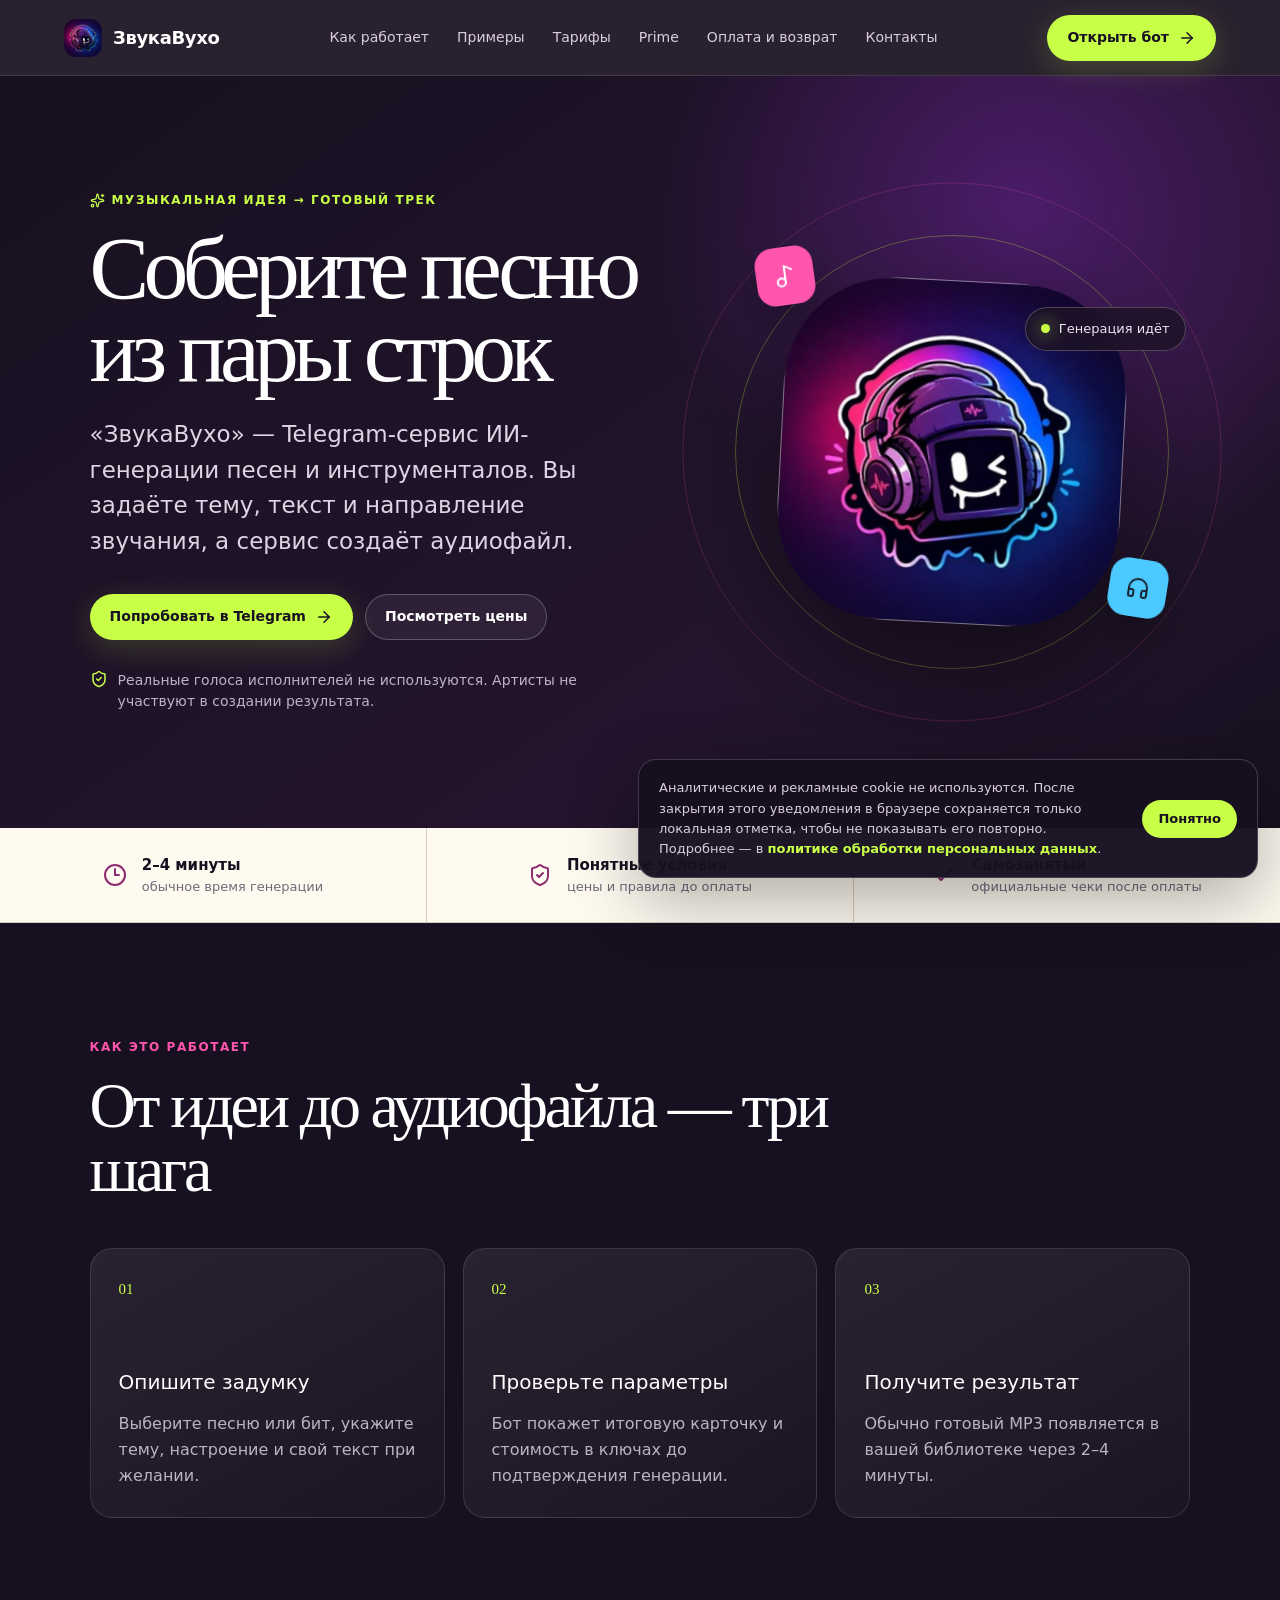
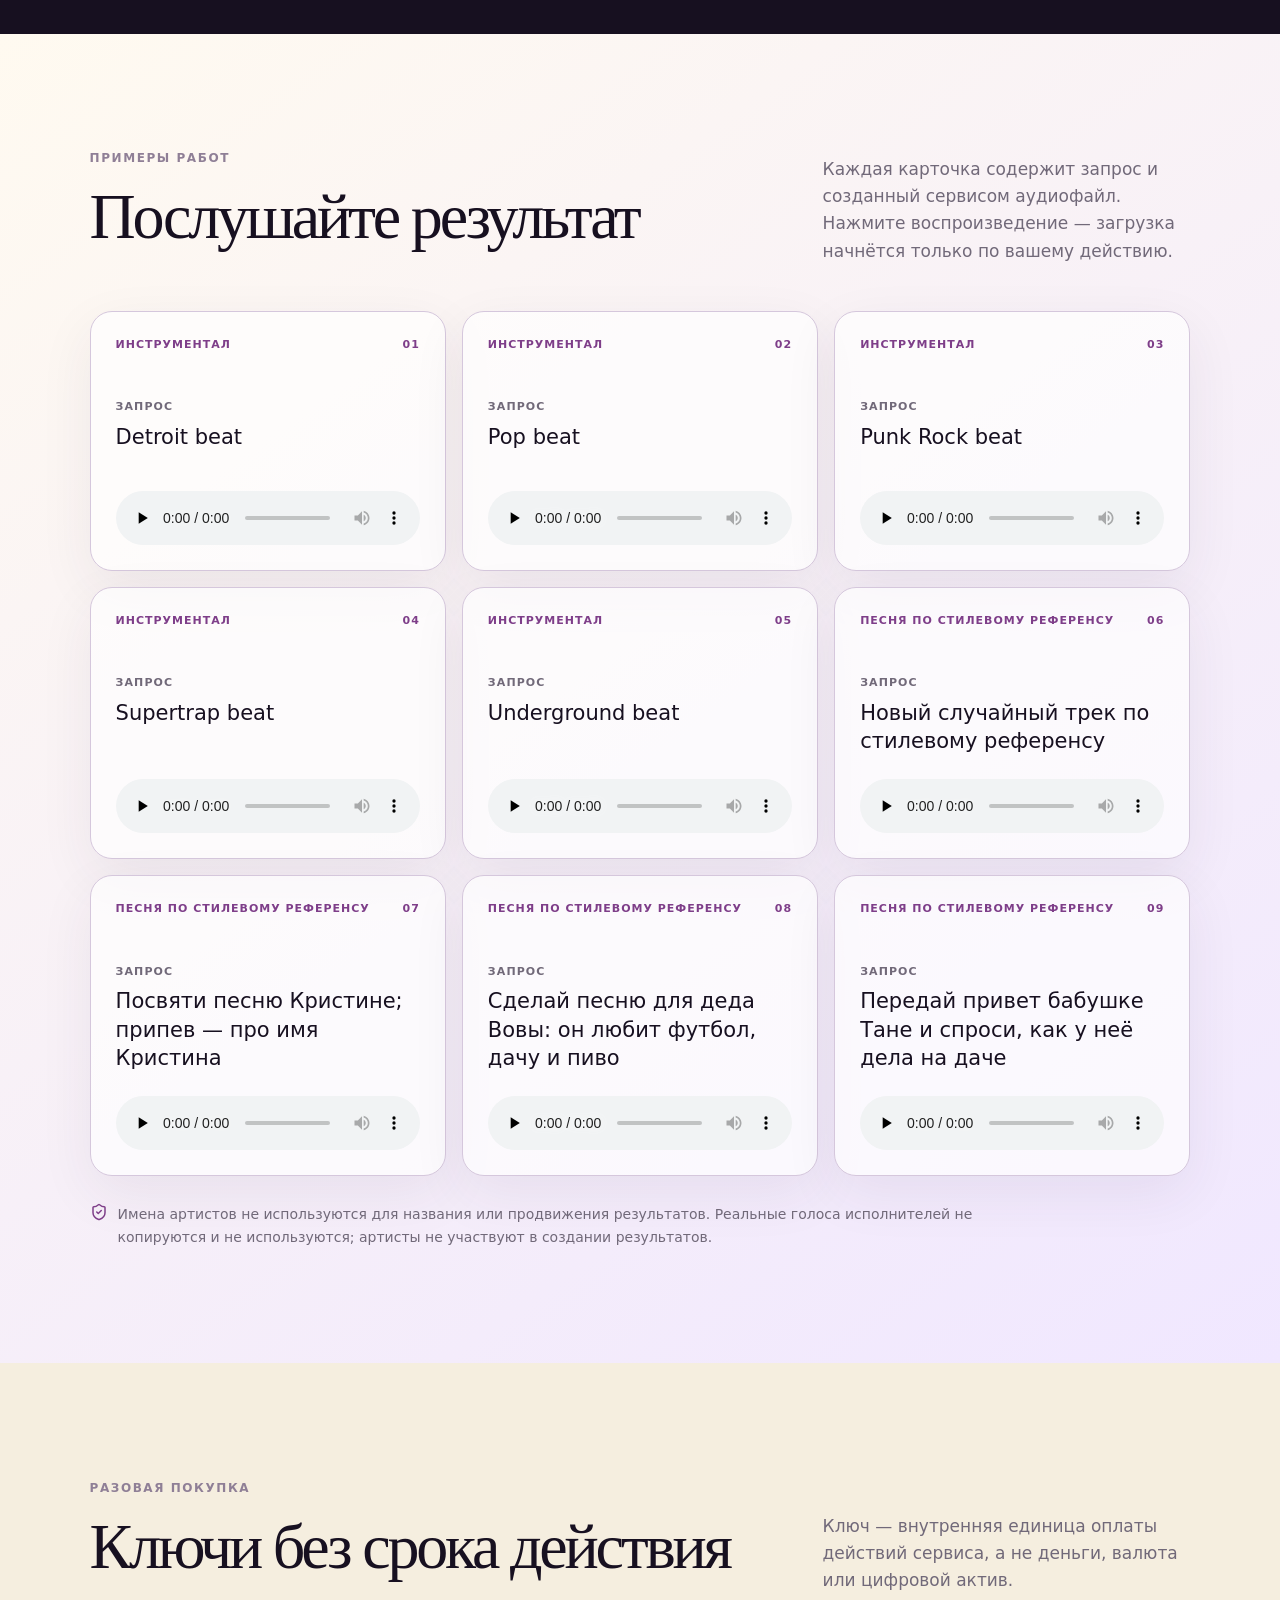
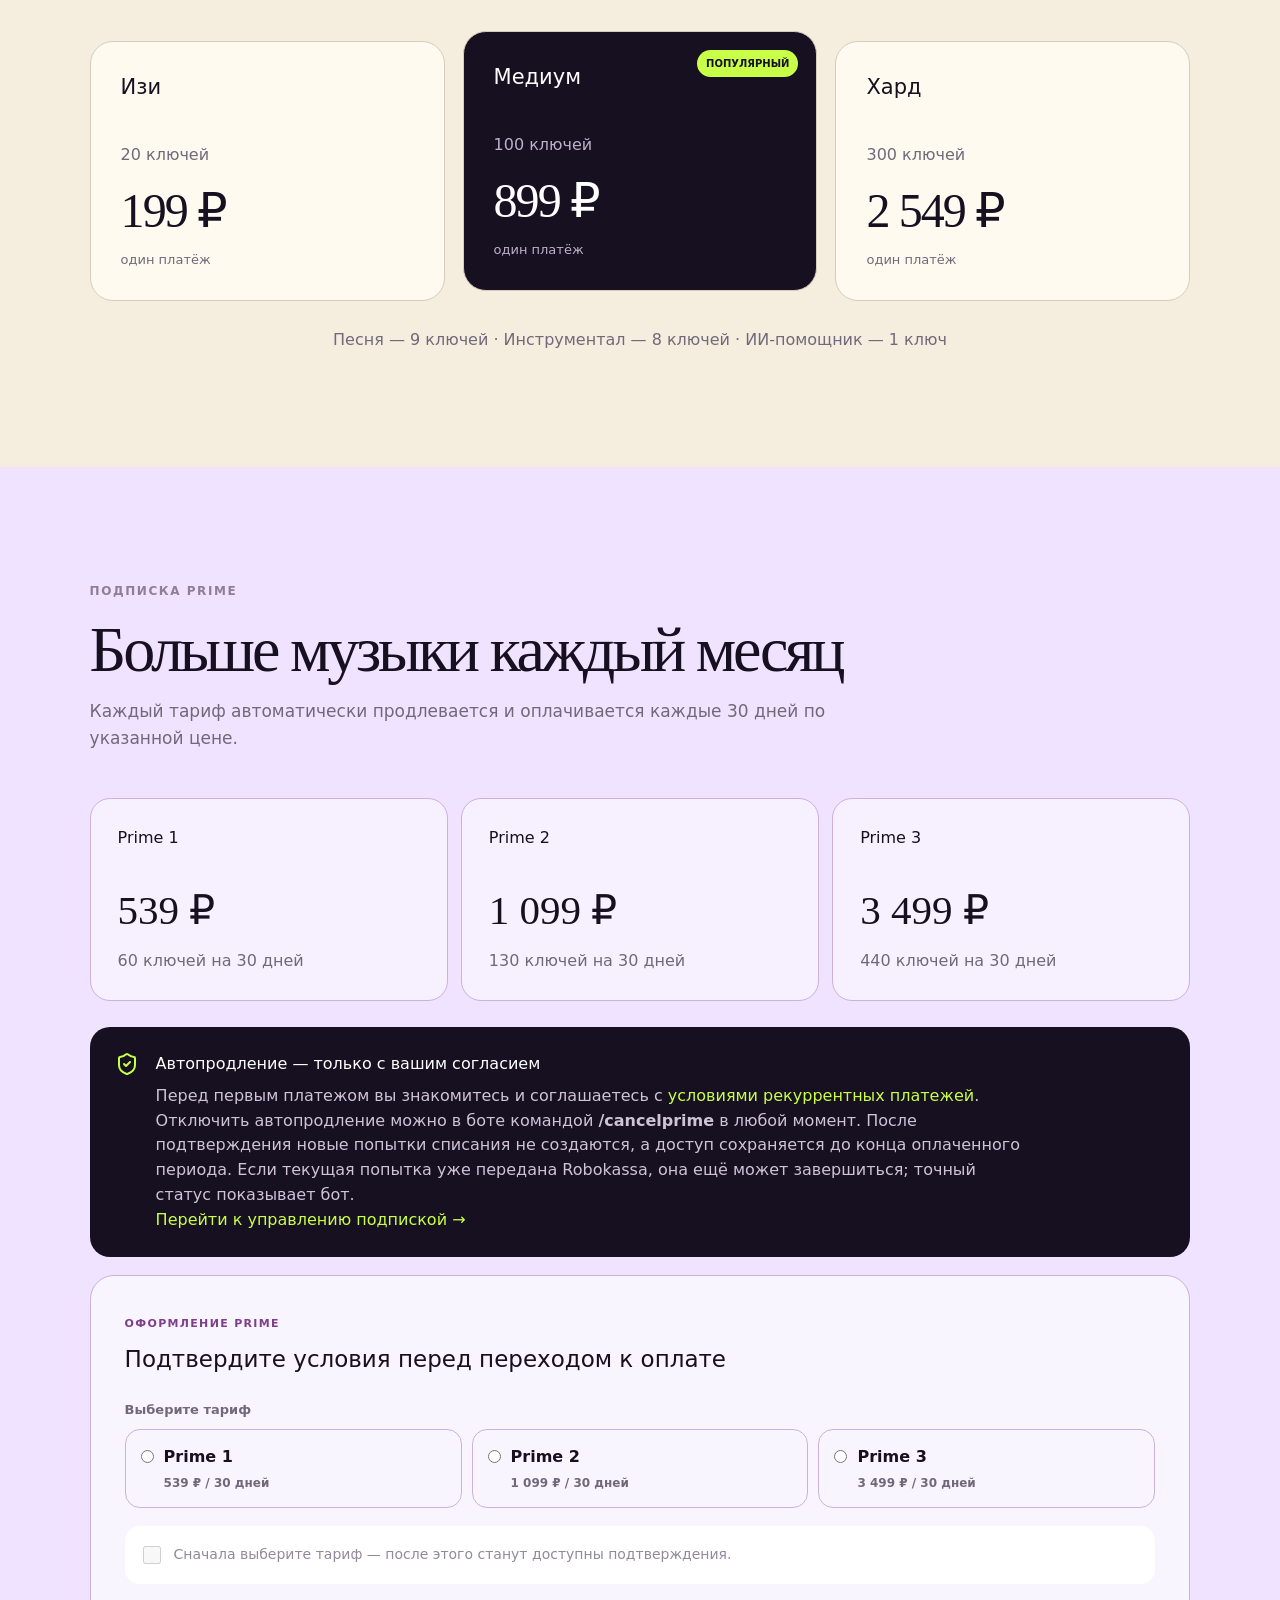
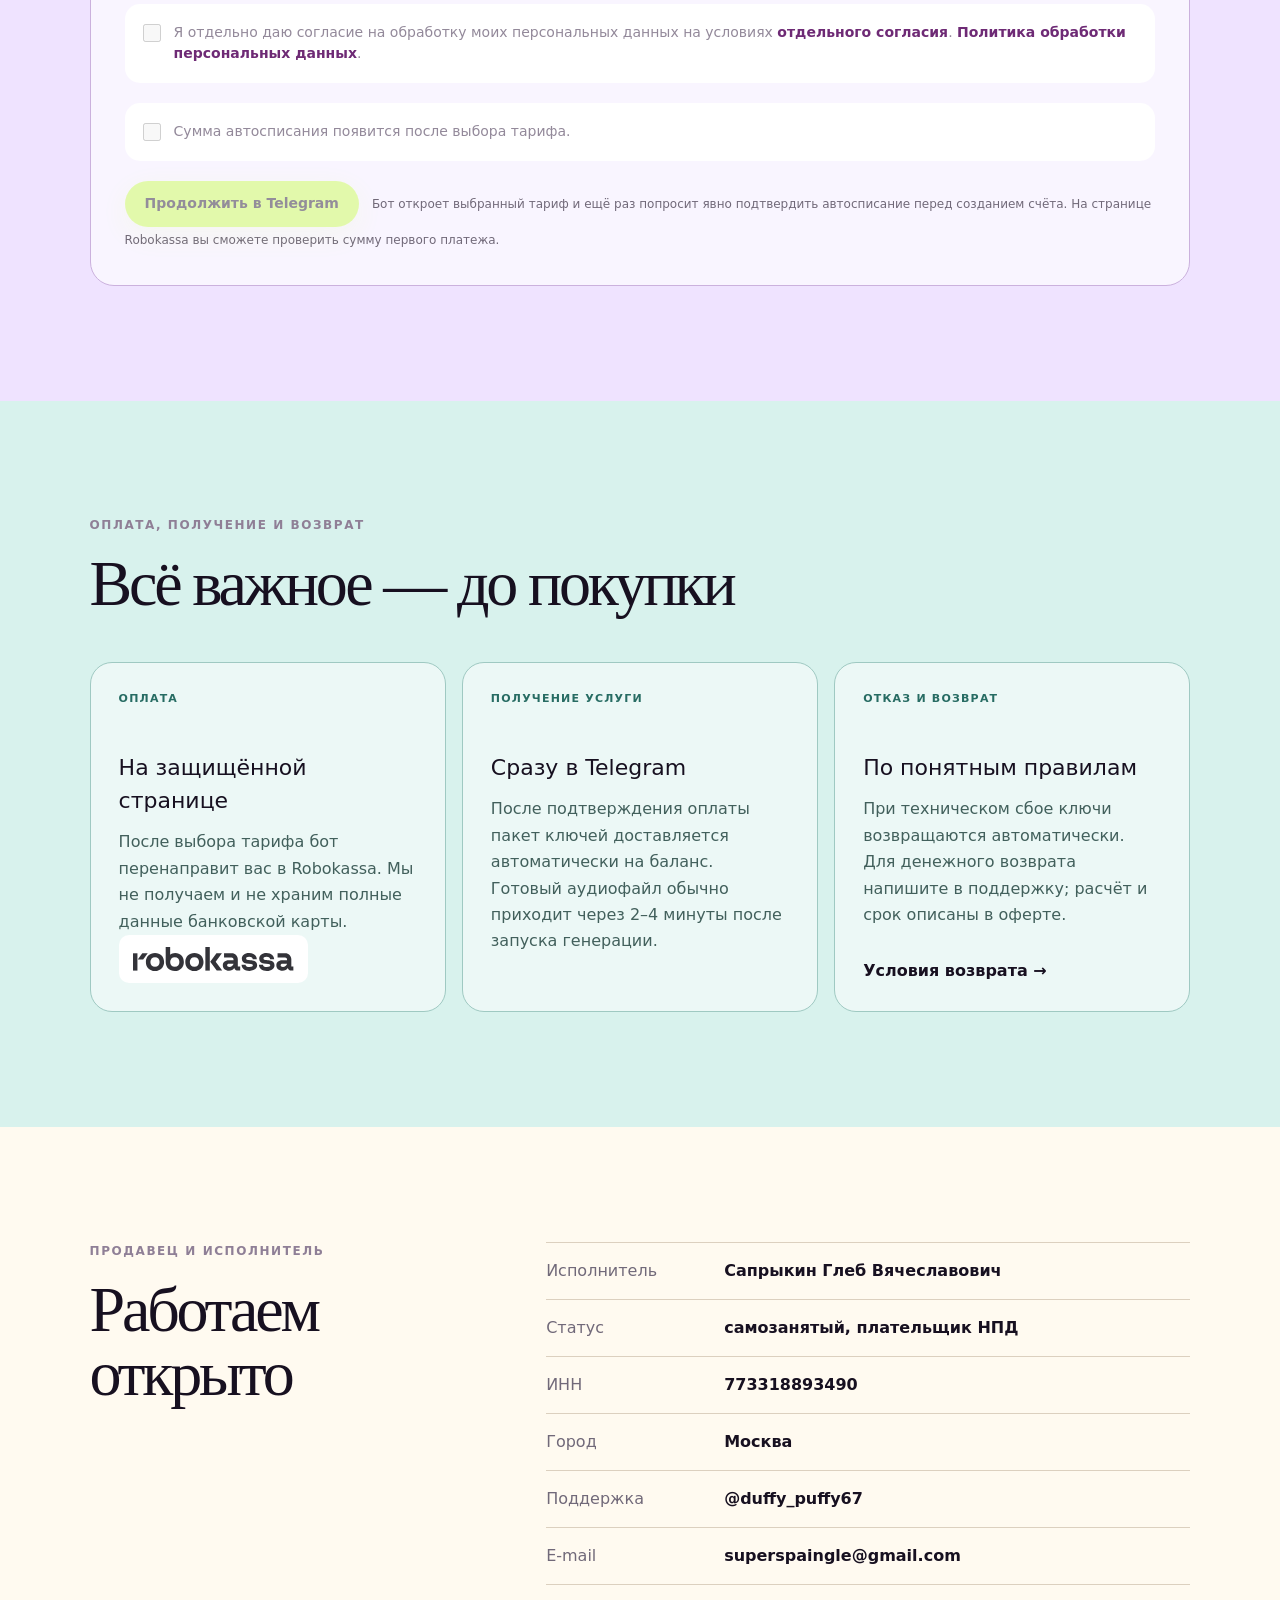
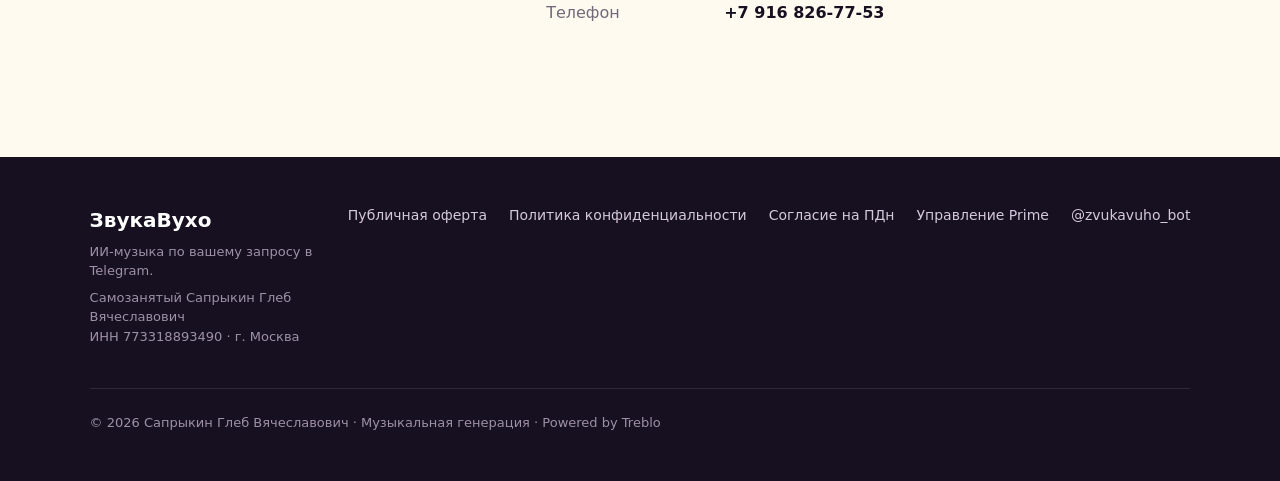
==== commit c158ef7a: "feat: add Prime subscription management page" ====
--- a/index.html
+++ b/index.html
@@ -1,2 +1,2 @@
-<!DOCTYPE html><html lang="ru"><head><meta charSet="utf-8"/><meta name="viewport" content="width=device-width, initial-scale=1"/><link rel="stylesheet" href="https://sologle.github.io/zvukavuho-site/_next/static/css/index.BP0hzgAl.css" data-rsc-css-href="https://sologle.github.io/zvukavuho-site/_next/static/css/index.BP0hzgAl.css" data-precedence="vite-rsc/importer-resources"/><link rel="modulepreload" fetchPriority="low" href="https://sologle.github.io/zvukavuho-site/_next/static/chunks/index-CZT-AoPQ.js"/><script src="https://sologle.github.io/zvukavuho-site/_next/static/chunks/rolldown-runtime-hePW80VL.js" type="module" async=""></script><script src="https://sologle.github.io/zvukavuho-site/_next/static/chunks/framework-DTZGTDtF.js" type="module" async=""></script><script src="https://sologle.github.io/zvukavuho-site/_next/static/chunks/vinext-Dsz41K-v.js" type="module" async=""></script><link rel="modulepreload" href="https://sologle.github.io/zvukavuho-site/_next/static/chunks/layout-segment-context-Ds2MRAzo.js" crossorigin=""/><link rel="modulepreload" href="https://sologle.github.io/zvukavuho-site/_next/static/chunks/cookie-notice-Cu2uodpB.js" crossorigin=""/><link rel="modulepreload" href="https://sologle.github.io/zvukavuho-site/_next/static/chunks/site-config-CQP7uwVa.js" crossorigin=""/><link rel="modulepreload" href="https://sologle.github.io/zvukavuho-site/_next/static/chunks/image-C4lEnZ3k.js" crossorigin=""/><link rel="modulepreload" href="https://sologle.github.io/zvukavuho-site/_next/static/chunks/Icon-Blaqac3y.js" crossorigin=""/><link rel="modulepreload" href="https://sologle.github.io/zvukavuho-site/_next/static/chunks/prime-consent-ByLcZqO1.js" crossorigin=""/><title>ЗвукаВухо — ИИ-песни и инструменталы в Telegram</title><meta name="description" content="Создавайте песни и инструменталы по своему запросу в Telegram-боте ЗвукаВухо."/><meta property="og:title" content="ЗвукаВухо — превратите идею в песню"/><meta property="og:description" content="ИИ-песни и инструменталы по вашему запросу в Telegram."/><meta property="og:url" content="https://sologle.github.io/zvukavuho-site/"/><meta property="og:type" content="website"/><meta property="og:locale" content="ru_RU"/><meta property="og:image" content="https://sologle.github.io/zvukavuho-site/og.png"/><meta name="twitter:card" content="summary_large_image"/><meta name="twitter:title" content="ЗвукаВухо — превратите идею в песню"/><meta name="twitter:description" content="ИИ-песни и инструменталы по вашему запросу в Telegram."/><meta name="twitter:image" content="https://sologle.github.io/zvukavuho-site/og.png"/><link rel="icon" href="https://sologle.github.io/zvukavuho-site/bot-avatar.jpg"/><link rel="canonical" href="https://sologle.github.io/zvukavuho-site/"/><script>Object.assign(((self[Symbol.for("vinext.navigationRuntime")]??={bootstrap:{routeManifest:null},functions:{}}).bootstrap.rsc??={rsc:[]}),{params:{},nav:{"pathname":"/","searchParams":[]},searchParamsFromBrowser:false})</script><link rel="modulepreload" href="https://sologle.github.io/zvukavuho-site/_next/static/chunks/index-CZT-AoPQ.js" />
-</head><body><main><header class="site-header"><a class="brand" href="#top" aria-label="ЗвукаВухо — на главную"><img src="https://sologle.github.io/zvukavuho-site/bot-avatar.jpg" alt="Логотип ЗвукаВухо" width="38" height="38" loading="lazy" decoding="async" data-nimg="1"/><span>ЗвукаВухо</span></a><nav aria-label="Основная навигация"><a href="#how">Как работает</a><a href="#examples">Примеры</a><a href="#prices">Тарифы</a><a href="#prime">Prime</a><a href="#payment">Оплата и возврат</a><a href="#seller">Контакты</a></nav><a class="button button-primary" href="https://t.me/zvukavuho_bot" rel="noreferrer" target="_blank">Открыть бот<svg xmlns="http://www.w3.org/2000/svg" width="18" height="18" viewBox="0 0 24 24" fill="none" stroke="currentColor" stroke-width="2" stroke-linecap="round" stroke-linejoin="round" class="lucide lucide-arrow-right" aria-hidden="true"><path d="M5 12h14"></path><path d="m12 5 7 7-7 7"></path></svg></a></header><section class="hero" id="top"><div class="hero-copy"><p class="eyebrow"><svg xmlns="http://www.w3.org/2000/svg" width="15" height="15" viewBox="0 0 24 24" fill="none" stroke="currentColor" stroke-width="2" stroke-linecap="round" stroke-linejoin="round" class="lucide lucide-sparkles" aria-hidden="true"><path d="M11.017 2.814a1 1 0 0 1 1.966 0l1.051 5.558a2 2 0 0 0 1.594 1.594l5.558 1.051a1 1 0 0 1 0 1.966l-5.558 1.051a2 2 0 0 0-1.594 1.594l-1.051 5.558a1 1 0 0 1-1.966 0l-1.051-5.558a2 2 0 0 0-1.594-1.594l-5.558-1.051a1 1 0 0 1 0-1.966l5.558-1.051a2 2 0 0 0 1.594-1.594z"></path><path d="M20 2v4"></path><path d="M22 4h-4"></path><circle cx="4" cy="20" r="2"></circle></svg> Музыкальная идея → готовый трек</p><h1>Соберите песню из пары строк</h1><p class="hero-lead">«ЗвукаВухо» — Telegram-сервис ИИ-генерации песен и инструменталов. Вы задаёте тему, текст и направление звучания, а сервис создаёт аудиофайл.</p><div class="hero-actions"><a class="button button-primary" href="https://t.me/zvukavuho_bot" rel="noreferrer" target="_blank">Попробовать в Telegram<svg xmlns="http://www.w3.org/2000/svg" width="18" height="18" viewBox="0 0 24 24" fill="none" stroke="currentColor" stroke-width="2" stroke-linecap="round" stroke-linejoin="round" class="lucide lucide-arrow-right" aria-hidden="true"><path d="M5 12h14"></path><path d="m12 5 7 7-7 7"></path></svg></a><a class="button button-secondary" href="#prices">Посмотреть цены</a></div><p class="clean-voice"><svg xmlns="http://www.w3.org/2000/svg" width="18" height="18" viewBox="0 0 24 24" fill="none" stroke="currentColor" stroke-width="2" stroke-linecap="round" stroke-linejoin="round" class="lucide lucide-shield-check" aria-hidden="true"><path d="M20 13c0 5-3.5 7.5-7.66 8.95a1 1 0 0 1-.67-.01C7.5 20.5 4 18 4 13V6a1 1 0 0 1 1-1c2 0 4.5-1.2 6.24-2.72a1.17 1.17 0 0 1 1.52 0C14.51 3.81 17 5 19 5a1 1 0 0 1 1 1z"></path><path d="m9 12 2 2 4-4"></path></svg>Реальные голоса исполнителей не используются. Артисты не участвуют в создании результата.</p></div><div class="hero-art" aria-label="ЗвукаВухо создаёт музыку в Telegram"><div class="sound-orbit orbit-one"></div><div class="sound-orbit orbit-two"></div><div class="avatar-wrap"><img src="https://sologle.github.io/zvukavuho-site/bot-avatar.jpg" alt="Маскот музыкального сервиса ЗвукаВухо" loading="lazy" decoding="async" data-nimg="fill" style="position:absolute;inset:0;width:100%;height:100%;object-fit:cover"/></div><div class="floating-note note-one"><svg xmlns="http://www.w3.org/2000/svg" width="24" height="24" viewBox="0 0 24 24" fill="none" stroke="currentColor" stroke-width="2" stroke-linecap="round" stroke-linejoin="round" class="lucide lucide-music2 lucide-music-2" aria-hidden="true"><circle cx="8" cy="18" r="4"></circle><path d="M12 18V2l7 4"></path></svg></div><div class="floating-note note-two"><svg xmlns="http://www.w3.org/2000/svg" width="24" height="24" viewBox="0 0 24 24" fill="none" stroke="currentColor" stroke-width="2" stroke-linecap="round" stroke-linejoin="round" class="lucide lucide-headphones" aria-hidden="true"><path d="M3 14h3a2 2 0 0 1 2 2v3a2 2 0 0 1-2 2H5a2 2 0 0 1-2-2v-7a9 9 0 0 1 18 0v7a2 2 0 0 1-2 2h-1a2 2 0 0 1-2-2v-3a2 2 0 0 1 2-2h3"></path></svg></div><div class="generation-pill"><span></span> Генерация идёт</div></div></section><section class="trust-strip" aria-label="Основные сведения об услуге"><div><svg xmlns="http://www.w3.org/2000/svg" width="24" height="24" viewBox="0 0 24 24" fill="none" stroke="currentColor" stroke-width="2" stroke-linecap="round" stroke-linejoin="round" class="lucide lucide-clock3 lucide-clock-3" aria-hidden="true"><circle cx="12" cy="12" r="10"></circle><path d="M12 6v6h4"></path></svg><span><strong>2–4 минуты</strong>обычное время генерации</span></div><div><svg xmlns="http://www.w3.org/2000/svg" width="24" height="24" viewBox="0 0 24 24" fill="none" stroke="currentColor" stroke-width="2" stroke-linecap="round" stroke-linejoin="round" class="lucide lucide-shield-check" aria-hidden="true"><path d="M20 13c0 5-3.5 7.5-7.66 8.95a1 1 0 0 1-.67-.01C7.5 20.5 4 18 4 13V6a1 1 0 0 1 1-1c2 0 4.5-1.2 6.24-2.72a1.17 1.17 0 0 1 1.52 0C14.51 3.81 17 5 19 5a1 1 0 0 1 1 1z"></path><path d="m9 12 2 2 4-4"></path></svg><span><strong>Понятные условия</strong>цены и правила до оплаты</span></div><div><svg xmlns="http://www.w3.org/2000/svg" width="24" height="24" viewBox="0 0 24 24" fill="none" stroke="currentColor" stroke-width="2" stroke-linecap="round" stroke-linejoin="round" class="lucide lucide-check" aria-hidden="true"><path d="M20 6 9 17l-5-5"></path></svg><span><strong>Самозанятый</strong>официальные чеки после оплаты</span></div></section><section class="section section-dark" id="how"><div class="section-heading"><p class="eyebrow">Как это работает</p><h2>От идеи до аудиофайла — три шага</h2></div><div class="steps"><article><span>01</span><h3>Опишите задумку</h3><p>Выберите песню или бит, укажите тему, настроение и свой текст при желании.</p></article><article><span>02</span><h3>Проверьте параметры</h3><p>Бот покажет итоговую карточку и стоимость в ключах до подтверждения генерации.</p></article><article><span>03</span><h3>Получите результат</h3><p>Обычно готовый MP3 появляется в вашей библиотеке через 2–4 минуты.</p></article></div></section><section class="section examples-section" id="examples"><div class="section-heading split-heading"><div><p class="eyebrow">Примеры работ</p><h2>Послушайте результат</h2></div><p>Каждая карточка содержит запрос и созданный сервисом аудиофайл. Нажмите воспроизведение — загрузка начнётся только по вашему действию.</p></div><div class="example-grid"><article class="example-card"><div class="example-meta"><span>Инструментал</span><span>01</span></div><p class="prompt-label">Запрос</p><h3>Detroit beat</h3><audio aria-label="Пример: Detroit beat" controls="" preload="none"><source src="examples/detroit.mp3" type="audio/mpeg"/>Ваш браузер не поддерживает воспроизведение аудио.</audio></article><article class="example-card"><div class="example-meta"><span>Инструментал</span><span>02</span></div><p class="prompt-label">Запрос</p><h3>Pop beat</h3><audio aria-label="Пример: Pop beat" controls="" preload="none"><source src="examples/pop.mp3" type="audio/mpeg"/>Ваш браузер не поддерживает воспроизведение аудио.</audio></article><article class="example-card"><div class="example-meta"><span>Инструментал</span><span>03</span></div><p class="prompt-label">Запрос</p><h3>Punk Rock beat</h3><audio aria-label="Пример: Punk Rock beat" controls="" preload="none"><source src="examples/punk-rock.mp3" type="audio/mpeg"/>Ваш браузер не поддерживает воспроизведение аудио.</audio></article><article class="example-card"><div class="example-meta"><span>Инструментал</span><span>04</span></div><p class="prompt-label">Запрос</p><h3>Supertrap beat</h3><audio aria-label="Пример: Supertrap beat" controls="" preload="none"><source src="examples/supertrap.mp3" type="audio/mpeg"/>Ваш браузер не поддерживает воспроизведение аудио.</audio></article><article class="example-card"><div class="example-meta"><span>Инструментал</span><span>05</span></div><p class="prompt-label">Запрос</p><h3>Underground beat</h3><audio aria-label="Пример: Underground beat" controls="" preload="none"><source src="examples/underground.mp3" type="audio/mpeg"/>Ваш браузер не поддерживает воспроизведение аудио.</audio></article><article class="example-card"><div class="example-meta"><span>Песня по стилевому референсу</span><span>06</span></div><p class="prompt-label">Запрос</p><h3>Новый случайный трек по стилевому референсу</h3><audio aria-label="Пример: Новый случайный трек по стилевому референсу" controls="" preload="none"><source src="examples/song-300k.mp3" type="audio/mpeg"/>Ваш браузер не поддерживает воспроизведение аудио.</audio></article><article class="example-card"><div class="example-meta"><span>Песня по стилевому референсу</span><span>07</span></div><p class="prompt-label">Запрос</p><h3>Посвяти песню Кристине; припев — про имя Кристина</h3><audio aria-label="Пример: Посвяти песню Кристине; припев — про имя Кристина" controls="" preload="none"><source src="examples/song-kristina.mp3" type="audio/mpeg"/>Ваш браузер не поддерживает воспроизведение аудио.</audio></article><article class="example-card"><div class="example-meta"><span>Песня по стилевому референсу</span><span>08</span></div><p class="prompt-label">Запрос</p><h3>Сделай песню для деда Вовы: он любит футбол, дачу и пиво</h3><audio aria-label="Пример: Сделай песню для деда Вовы: он любит футбол, дачу и пиво" controls="" preload="none"><source src="examples/song-ded-vova.mp3" type="audio/mpeg"/>Ваш браузер не поддерживает воспроизведение аудио.</audio></article><article class="example-card"><div class="example-meta"><span>Песня по стилевому референсу</span><span>09</span></div><p class="prompt-label">Запрос</p><h3>Передай привет бабушке Тане и спроси, как у неё дела на даче</h3><audio aria-label="Пример: Передай привет бабушке Тане и спроси, как у неё дела на даче" controls="" preload="none"><source src="examples/song-babushka-tanya.mp3" type="audio/mpeg"/>Ваш браузер не поддерживает воспроизведение аудио.</audio></article></div><p class="example-disclaimer"><svg xmlns="http://www.w3.org/2000/svg" width="18" height="18" viewBox="0 0 24 24" fill="none" stroke="currentColor" stroke-width="2" stroke-linecap="round" stroke-linejoin="round" class="lucide lucide-shield-check" aria-hidden="true"><path d="M20 13c0 5-3.5 7.5-7.66 8.95a1 1 0 0 1-.67-.01C7.5 20.5 4 18 4 13V6a1 1 0 0 1 1-1c2 0 4.5-1.2 6.24-2.72a1.17 1.17 0 0 1 1.52 0C14.51 3.81 17 5 19 5a1 1 0 0 1 1 1z"></path><path d="m9 12 2 2 4-4"></path></svg>Имена артистов не используются для названия или продвижения результатов. Реальные голоса исполнителей не копируются и не используются; артисты не участвуют в создании результатов.</p></section><section class="section paper-section" id="prices"><div class="section-heading split-heading"><div><p class="eyebrow">Разовая покупка</p><h2>Ключи без срока действия</h2></div><p>Ключ — внутренняя единица оплаты действий сервиса, а не деньги, валюта или цифровой актив.</p></div><div class="price-grid"><article class="price-card"><h3>Изи</h3><p class="keys">20 ключей</p><p class="price">199 ₽</p><p class="price-note">один платёж</p></article><article class="price-card featured"><span class="tag">Популярный</span><h3>Медиум</h3><p class="keys">100 ключей</p><p class="price">899 ₽</p><p class="price-note">один платёж</p></article><article class="price-card"><h3>Хард</h3><p class="keys">300 ключей</p><p class="price">2 549 ₽</p><p class="price-note">один платёж</p></article></div><p class="cost-note">Песня — 9 ключей · Инструментал — 8 ключей · ИИ-помощник — 1 ключ</p></section><section class="section prime-section" id="prime"><div class="section-heading"><p class="eyebrow">Подписка Prime</p><h2>Больше музыки каждый месяц</h2><p>Каждый тариф автоматически продлевается и оплачивается каждые 30 дней по указанной цене.</p></div><div class="prime-grid"><article><h3>Prime 1</h3><strong>539 ₽</strong><p>60 ключей<!-- --> на 30 дней</p></article><article><h3>Prime 2</h3><strong>1 099 ₽</strong><p>130 ключей<!-- --> на 30 дней</p></article><article><h3>Prime 3</h3><strong>3 499 ₽</strong><p>440 ключей<!-- --> на 30 дней</p></article></div><div class="recurring-notice"><svg xmlns="http://www.w3.org/2000/svg" width="24" height="24" viewBox="0 0 24 24" fill="none" stroke="currentColor" stroke-width="2" stroke-linecap="round" stroke-linejoin="round" class="lucide lucide-shield-check" aria-hidden="true"><path d="M20 13c0 5-3.5 7.5-7.66 8.95a1 1 0 0 1-.67-.01C7.5 20.5 4 18 4 13V6a1 1 0 0 1 1-1c2 0 4.5-1.2 6.24-2.72a1.17 1.17 0 0 1 1.52 0C14.51 3.81 17 5 19 5a1 1 0 0 1 1 1z"></path><path d="m9 12 2 2 4-4"></path></svg><div><h3>Автопродление — только с вашим согласием</h3><p>Перед первым платежом вы знакомитесь и соглашаетесь с <a href="https://sologle.github.io/zvukavuho-site/offer/">условиями рекуррентных платежей</a>. Отключить автопродление можно в боте командой <strong>/cancelprime</strong> в любой момент. Новых списаний не будет, а доступ сохранится до конца уже оплаченных 30 дней.</p></div></div><div class="consent-card"><div class="consent-heading"><span>Оформление Prime</span><h3>Подтвердите условия перед переходом к оплате</h3></div><fieldset class="consent-plans"><legend>Выберите тариф</legend><label><input type="radio" name="prime-tier"/><span>Prime 1</span><strong>539 ₽<!-- --> / 30 дней</strong></label><label><input type="radio" name="prime-tier"/><span>Prime 2</span><strong>1 099 ₽<!-- --> / 30 дней</strong></label><label><input type="radio" name="prime-tier"/><span>Prime 3</span><strong>3 499 ₽<!-- --> / 30 дней</strong></label></fieldset><label class="consent-check consent-check-disabled"><input disabled="" type="checkbox"/><span>Сначала выберите тариф — после этого станут доступны подтверждения.</span></label><label class="consent-check consent-check-disabled"><input disabled="" type="checkbox"/><span>Я отдельно даю согласие на обработку моих персональных данных на условиях<!-- --> <a href="https://sologle.github.io/zvukavuho-site/consent/">отдельного согласия</a>.<!-- --> <a href="https://sologle.github.io/zvukavuho-site/privacy/">Политика обработки персональных данных</a>.</span></label><label class="consent-check consent-check-disabled"><input disabled="" type="checkbox"/><span>Сумма автосписания появится после выбора тарифа.</span></label><button class="button button-primary" disabled="" type="button">Продолжить в Telegram</button><p>Бот откроет выбранный тариф и ещё раз попросит явно подтвердить автосписание перед созданием счёта. На странице Robokassa вы сможете проверить сумму первого платежа.</p></div></section><section class="section payment-section" id="payment"><div class="section-heading"><p class="eyebrow">Оплата, получение и возврат</p><h2>Всё важное — до покупки</h2></div><div class="service-cards"><article><span>Оплата</span><h3>На защищённой странице</h3><p>После выбора тарифа бот перенаправит вас в Robokassa. Мы не получаем и не храним полные данные банковской карты.</p><a class="provider-link" href="https://robokassa.com/" rel="noreferrer" target="_blank"><img src="https://sologle.github.io/zvukavuho-site/robokassa.svg" alt="Robokassa" width="161" height="24" loading="lazy" decoding="async" data-nimg="1"/></a></article><article><span>Получение услуги</span><h3>Сразу в Telegram</h3><p>После подтверждения оплаты пакет ключей доставляется автоматически на баланс. Готовый аудиофайл обычно приходит через 2–4 минуты после запуска генерации.</p></article><article><span>Отказ и возврат</span><h3>По понятным правилам</h3><p>При техническом сбое ключи возвращаются автоматически. Для денежного возврата напишите в поддержку; расчёт и срок описаны в оферте.</p><a href="https://sologle.github.io/zvukavuho-site/offer/#refunds">Условия возврата →</a></article></div></section><section class="seller section" id="seller"><div><p class="eyebrow">Продавец и исполнитель</p><h2>Работаем открыто</h2></div><dl><div><dt>Исполнитель</dt><dd>Сапрыкин Глеб Вячеславович</dd></div><div><dt>Статус</dt><dd>самозанятый, плательщик НПД</dd></div><div><dt>ИНН</dt><dd>773318893490</dd></div><div><dt>Город</dt><dd>Москва</dd></div><div><dt>Поддержка</dt><dd><a href="https://t.me/duffy_puffy67">@duffy_puffy67</a></dd></div><div><dt>E-mail</dt><dd><a href="mailto:superspaingle@gmail.com">superspaingle@gmail.com</a></dd></div><div><dt>Телефон</dt><dd><a href="tel:+79168267753">+7 916 826-77-53</a></dd></div></dl></section><footer><div><strong>ЗвукаВухо</strong><p>ИИ-музыка по вашему запросу в Telegram.</p><p>Самозанятый Сапрыкин Глеб Вячеславович<br/>ИНН 773318893490 · г. Москва</p></div><div class="footer-links"><a href="https://sologle.github.io/zvukavuho-site/offer/">Публичная оферта</a><a href="https://sologle.github.io/zvukavuho-site/privacy/">Политика конфиденциальности</a><a href="https://sologle.github.io/zvukavuho-site/consent/">Согласие на ПДн</a><a href="https://t.me/zvukavuho_bot">@zvukavuho_bot</a></div><p>© 2026 Сапрыкин Глеб Вячеславович · Музыкальная генерация · <a href="https://treblo.com" rel="noreferrer" target="_blank">Powered by Treblo</a></p></footer></main><script type="module" src="https://sologle.github.io/zvukavuho-site/_next/static/chunks/index-CZT-AoPQ.js" id="_R_" async=""></script><script>((self[Symbol.for("vinext.navigationRuntime")]??={bootstrap:{routeManifest:null},functions:{}}).bootstrap.rsc??={rsc:[]}).rsc.push("0:{\"page:/\":\"$L1\",\"layout:/\":\"$L2\",\"route:/\":\"$L3\",\"__route\":\"route:/\",\"__interceptionContext\":null,\"__layoutIds\":[\"layout:/\"],\"__rootLayout\":\"/\",\"__bfcacheSegmentIdentities\":{\"layout:/\":\"[\\\"layout\\\",\\\"layout:/\\\",\\\"root-boundary:/\\\",\\\"\\\"]\",\"page:/\":\"[\\\"page\\\",\\\"page:/\\\",\\\"root-boundary:/\\\",\\\"\\\"]\"},\"__srcPage\":[\"page\"],\"__layoutFlags\":{\"layout:/\":\"s\"},\"__artifactCompatibility\":{\"schemaVersion\":1,\"graphVersion\":\"app-route-graph:1177fd80f83fa7b0\",\"deploymentVersion\":\"862016e3-c8b2-4918-be46-48d2bf6b16db\",\"appElementsSchemaVersion\":1,\"rscPayloadSchemaVersion\":1,\"rootBoundaryId\":\"/\",\"renderEpoch\":null}}\n")</script><script>((self[Symbol.for("vinext.navigationRuntime")]??={bootstrap:{routeManifest:null},functions:{}}).bootstrap.rsc??={rsc:[]}).rsc.push("4:I[\"8c0f216c4604\",[],\"Children\",1]\n")</script><script>((self[Symbol.for("vinext.navigationRuntime")]??={bootstrap:{routeManifest:null},functions:{}}).bootstrap.rsc??={rsc:[]}).rsc.push("5:I[\"c6a17f282fa5\",[],\"CookieNotice\",1]\n")</script><script>((self[Symbol.for("vinext.navigationRuntime")]??={bootstrap:{routeManifest:null},functions:{}}).bootstrap.rsc??={rsc:[]}).rsc.push("6:I[\"593f344dc510\",[],\"GlobalErrorBoundary\",1]\n")</script><script>((self[Symbol.for("vinext.navigationRuntime")]??={bootstrap:{routeManifest:null},functions:{}}).bootstrap.rsc??={rsc:[]}).rsc.push("7:I[\"0b874ad30386\",[],\"default\",1]\n")</script><script>((self[Symbol.for("vinext.navigationRuntime")]??={bootstrap:{routeManifest:null},functions:{}}).bootstrap.rsc??={rsc:[]}).rsc.push("8:I[\"593f344dc510\",[],\"ErrorBoundary\",1]\n")</script><script>((self[Symbol.for("vinext.navigationRuntime")]??={bootstrap:{routeManifest:null},functions:{}}).bootstrap.rsc??={rsc:[]}).rsc.push("9:I[\"15c18cfaeeff\",[],\"LayoutSegmentProvider\",1]\n")</script><script>((self[Symbol.for("vinext.navigationRuntime")]??={bootstrap:{routeManifest:null},functions:{}}).bootstrap.rsc??={rsc:[]}).rsc.push("a:I[\"8c0f216c4604\",[],\"Slot\",1]\n")</script><script>((self[Symbol.for("vinext.navigationRuntime")]??={bootstrap:{routeManifest:null},functions:{}}).bootstrap.rsc??={rsc:[]}).rsc.push("b:I[\"593f344dc510\",[],\"NotFoundBoundary\",1]\n")</script><script>((self[Symbol.for("vinext.navigationRuntime")]??={bootstrap:{routeManifest:null},functions:{}}).bootstrap.rsc??={rsc:[]}).rsc.push("c:I[\"9276801271d6\",[],\"AppRouterScrollTarget\",1]\n")</script><script>((self[Symbol.for("vinext.navigationRuntime")]??={bootstrap:{routeManifest:null},functions:{}}).bootstrap.rsc??={rsc:[]}).rsc.push("d:I[\"593f344dc510\",[],\"RedirectBoundary\",1]\n")</script><script>((self[Symbol.for("vinext.navigationRuntime")]??={bootstrap:{routeManifest:null},functions:{}}).bootstrap.rsc??={rsc:[]}).rsc.push(":HL[\"https://sologle.github.io/zvukavuho-site/_next/static/css/index.BP0hzgAl.css\",\"style\"     ]\n")</script><script>((self[Symbol.for("vinext.navigationRuntime")]??={bootstrap:{routeManifest:null},functions:{}}).bootstrap.rsc??={rsc:[]}).rsc.push("2:[[[\"$\",\"link\",\"css:https://sologle.github.io/zvukavuho-site/_next/static/css/index.BP0hzgAl.css\",{\"rel\":\"stylesheet\",\"precedence\":\"vite-rsc/importer-resources\",\"href\":\"https://sologle.github.io/zvukavuho-site/_next/static/css/index.BP0hzgAl.css\",\"data-rsc-css-href\":\"https://sologle.github.io/zvukavuho-site/_next/static/css/index.BP0hzgAl.css\"}],\"$undefined\"],[\"$\",\"html\",null,{\"lang\":\"ru\",\"children\":[\"$\",\"body\",null,{\"children\":[[\"$\",\"$L4\",null,{}],[\"$\",\"$L5\",null,{}]]}]}]]\n")</script><script>((self[Symbol.for("vinext.navigationRuntime")]??={bootstrap:{routeManifest:null},functions:{}}).bootstrap.rsc??={rsc:[]}).rsc.push("3:[[[\"$\",\"meta\",null,{\"charSet\":\"utf-8\"}],[[\"$\",\"title\",\"0\",{\"children\":\"ЗвукаВухо — ИИ-песни и инструменталы в Telegram\"}],[\"$\",\"meta\",\"1\",{\"name\":\"description\",\"content\":\"Создавайте песни и инструменталы по своему запросу в Telegram-боте ЗвукаВухо.\"}],[\"$\",\"meta\",\"2\",{\"property\":\"og:title\",\"content\":\"ЗвукаВухо — превратите идею в песню\"}],[\"$\",\"meta\",\"3\",{\"property\":\"og:description\",\"content\":\"ИИ-песни и инструменталы по вашему запросу в Telegram.\"}],[\"$\",\"meta\",\"4\",{\"property\":\"og:url\",\"content\":\"https://sologle.github.io/zvukavuho-site/\"}],[\"$\",\"meta\",\"5\",{\"property\":\"og:type\",\"content\":\"website\"}],[\"$\",\"meta\",\"6\",{\"property\":\"og:locale\",\"content\":\"ru_RU\"}],[\"$\",\"meta\",\"7\",{\"property\":\"og:image\",\"content\":\"https://sologle.github.io/zvukavuho-site/og.png\"}],[\"$\",\"meta\",\"8\",{\"name\":\"twitter:card\",\"content\":\"summary_large_image\"}],[\"$\",\"meta\",\"9\",{\"name\":\"twitter:title\",\"content\":\"ЗвукаВухо — превратите идею в песню\"}],[\"$\",\"meta\",\"10\",{\"name\":\"twitter:description\",\"content\":\"ИИ-песни и инструменталы по вашему запросу в Telegram.\"}],[\"$\",\"meta\",\"11\",{\"name\":\"twitter:image\",\"content\":\"https://sologle.github.io/zvukavuho-site/og.png\"}],[\"$\",\"link\",\"12\",{\"data-vinext-streamed-icon\":\"$undefined\",\"rel\":\"icon\",\"href\":\"https://sologle.github.io/zvukavuho-site/bot-avatar.jpg\",\"type\":\"$undefined\",\"sizes\":\"$undefined\",\"color\":\"$undefined\",\"media\":\"$undefined\",\"fetchPriority\":\"$undefined\"}],[\"$\",\"link\",\"13\",{\"rel\":\"canonical\",\"href\":\"https://sologle.github.io/zvukavuho-site/\"}]],[[\"$\",\"meta\",\"0\",{\"name\":\"viewport\",\"content\":\"width=device-width, initial-scale=1\"}]]],[\"$\",\"$L6\",null,{\"fallback\":\"$7\",\"children\":[\"$\",\"$L8\",null,{\"fallback\":\"$7\",\"children\":[\"$\",\"$L9\",null,{\"providerId\":\"layout:/\",\"segmentMap\":{\"children\":[]},\"children\":[\"$\",\"$La\",null,{\"id\":\"layout:/\",\"parallelSlots\":\"$undefined\",\"children\":[\"$\",\"$Lb\",null,{\"resetKey\":\"\",\"fallback\":[[\"$\",\"title\",null,{\"children\":\"404: This page could not be found.\"}],[\"$\",\"div\",null,{\"style\":{\"fontFamily\":\"system-ui,\\\"Segoe UI\\\",Roboto,Helvetica,Arial,sans-serif,\\\"Apple Color Emoji\\\",\\\"Segoe UI Emoji\\\"\",\"height\":\"100vh\",\"textAlign\":\"center\",\"display\":\"flex\",\"flexDirection\":\"column\",\"alignItems\":\"center\",\"justifyContent\":\"center\"},\"children\":[\"$\",\"div\",null,{\"children\":[[\"$\",\"style\",null,{\"dangerouslySetInnerHTML\":{\"__html\":\"body{color:#000;background:#fff;margin:0}.next-error-h1{border-right:1px solid rgba(0,0,0,.3)}@media (prefers-color-scheme:dark){body{color:#fff;background:#000}.next-error-h1{border-right:1px solid rgba(255,255,255,.3)}}\"}}],[\"$\",\"h1\",null,{\"className\":\"next-error-h1\",\"style\":{\"display\":\"inline-block\",\"margin\":\"0 20px 0 0\",\"padding\":\"0 23px 0 0\",\"fontSize\":24,\"fontWeight\":500,\"verticalAlign\":\"top\",\"lineHeight\":\"49px\"},\"children\":404}],[\"$\",\"div\",null,{\"style\":{\"display\":\"inline-block\"},\"children\":[\"$\",\"h2\",null,{\"style\":{\"fontSize\":14,\"fontWeight\":400,\"lineHeight\":\"49px\",\"margin\":0},\"children\":\"This page could not be found.\"}]}]]}]}]],\"children\":[\"$\",\"$Lc\",null,{\"children\":[\"$\",\"$Ld\",null,{\"children\":[[\"$\",\"$L9\",null,{\"providerId\":\"page:/\",\"segmentMap\":{\"children\":[\"__PAGE__\"]},\"children\":[\"$\",\"$La\",null,{\"id\":\"page:/\"}]}],null]}]}]}]}]}]}]}],null,null]\n")</script><script>((self[Symbol.for("vinext.navigationRuntime")]??={bootstrap:{routeManifest:null},functions:{}}).bootstrap.rsc??={rsc:[]}).rsc.push("e:I[\"9fb86276be8f\",[],\"default\",1]\n")</script><script>((self[Symbol.for("vinext.navigationRuntime")]??={bootstrap:{routeManifest:null},functions:{}}).bootstrap.rsc??={rsc:[]}).rsc.push("f:I[\"339f946bc456\",[],\"default\",1]\n")</script><script>((self[Symbol.for("vinext.navigationRuntime")]??={bootstrap:{routeManifest:null},functions:{}}).bootstrap.rsc??={rsc:[]}).rsc.push("1:[\"$\",\"main\",null,{\"children\":[[\"$\",\"header\",null,{\"className\":\"site-header\",\"children\":[[\"$\",\"a\",null,{\"className\":\"brand\",\"href\":\"#top\",\"aria-label\":\"ЗвукаВухо — на главную\",\"children\":[[\"$\",\"$Le\",null,{\"alt\":\"Логотип ЗвукаВухо\",\"height\":38,\"src\":\"https://sologle.github.io/zvukavuho-site/bot-avatar.jpg\",\"width\":38}],[\"$\",\"span\",null,{\"children\":\"ЗвукаВухо\"}]]}],[\"$\",\"nav\",null,{\"aria-label\":\"Основная навигация\",\"children\":[[\"$\",\"a\",null,{\"href\":\"#how\",\"children\":\"Как работает\"}],[\"$\",\"a\",null,{\"href\":\"#examples\",\"children\":\"Примеры\"}],[\"$\",\"a\",null,{\"href\":\"#prices\",\"children\":\"Тарифы\"}],[\"$\",\"a\",null,{\"href\":\"#prime\",\"children\":\"Prime\"}],[\"$\",\"a\",null,{\"href\":\"#payment\",\"children\":\"Оплата и возврат\"}],[\"$\",\"a\",null,{\"href\":\"#seller\",\"children\":\"Контакты\"}]]}],[\"$\",\"a\",null,{\"className\":\"button button-primary\",\"href\":\"https://t.me/zvukavuho_bot\",\"rel\":\"noreferrer\",\"target\":\"_blank\",\"children\":[\"Открыть бот\",[\"$\",\"$Lf\",null,{\"ref\":\"$undefined\",\"iconNode\":[[\"path\",{\"d\":\"M5 12h14\",\"key\":\"1ays0h\"}],[\"path\",{\"d\":\"m12 5 7 7-7 7\",\"key\":\"xquz4c\"}]],\"className\":\"lucide-arrow-right\",\"aria-hidden\":\"true\",\"size\":18}]]}]]}],[\"$\",\"section\",null,{\"className\":\"hero\",\"id\":\"top\",\"children\":[[\"$\",\"div\",null,{\"className\":\"hero-copy\",\"children\":[[\"$\",\"p\",null,{\"className\":\"eyebrow\",\"children\":[[\"$\",\"$Lf\",null,{\"ref\":\"$undefined\",\"iconNode\":[[\"path\",{\"d\":\"M11.017 2.814a1 1 0 0 1 1.966 0l1.051 5.558a2 2 0 0 0 1.594 1.594l5.558 1.051a1 1 0 0 1 0 1.966l-5.558 1.051a2 2 0 0 0-1.594 1.594l-1.051 5.558a1 1 0 0 1-1.966 0l-1.051-5.558a2 2 0 0 0-1.594-1.594l-5.558-1.051a1 1 0 0 1 0-1.966l5.558-1.051a2 2 0 0 0 1.594-1.594z\",\"key\":\"1s2grr\"}],[\"path\",{\"d\":\"M20 2v4\",\"key\":\"1rf3ol\"}],[\"path\",{\"d\":\"M22 4h-4\",\"key\":\"gwowj6\"}],[\"circle\",{\"cx\":\"4\",\"cy\":\"20\",\"r\":\"2\",\"key\":\"6kqj1y\"}]],\"className\":\"lucide-sparkles\",\"size\":15}],\" Музыкальная идея → готовый трек\"]}],[\"$\",\"h1\",null,{\"children\":\"Соберите песню из пары строк\"}],[\"$\",\"p\",null,{\"className\":\"hero-lead\",\"children\":\"«ЗвукаВухо» — Telegram-сервис ИИ-генерации песен и инструменталов. Вы задаёте тему, текст и направление звучания, а сервис создаёт аудиофайл.\"}],[\"$\",\"div\",null,{\"className\":\"hero-actions\",\"children\":[[\"$\",\"a\",null,{\"className\":\"button button-primary\",\"href\":\"https://t.me/zvukavuho_bot\",\"rel\":\"noreferrer\",\"target\":\"_blank\",\"children\":[\"Попробовать в Telegram\",[\"$\",\"$Lf\",null,{\"ref\":\"$undefined\",\"iconNode\":\"$1:props:children:0:props:children:2:props:children:1:props:iconNode\",\"className\":\"lucide-arrow-right\",\"aria-hidden\":\"true\",\"size\":18}]]}],[\"$\",\"a\",null,{\"className\":\"button button-secondary\",\"href\":\"#prices\",\"children\":\"Посмотреть цены\"}]]}],[\"$\",\"p\",null,{\"className\":\"clean-voice\",\"children\":[[\"$\",\"$Lf\",null,{\"ref\":\"$undefined\",\"iconNode\":[[\"path\",{\"d\":\"M20 13c0 5-3.5 7.5-7.66 8.95a1 1 0 0 1-.67-.01C7.5 20.5 4 18 4 13V6a1 1 0 0 1 1-1c2 0 4.5-1.2 6.24-2.72a1.17 1.17 0 0 1 1.52 0C14.51 3.81 17 5 19 5a1 1 0 0 1 1 1z\",\"key\":\"oel41y\"}],[\"path\",{\"d\":\"m9 12 2 2 4-4\",\"key\":\"dzmm74\"}]],\"className\":\"lucide-shield-check\",\"aria-hidden\":\"true\",\"size\":18}],\"Реальные голоса исполнителей не используются. Артисты не участвуют в создании результата.\"]}]]}],[\"$\",\"div\",null,{\"className\":\"hero-art\",\"aria-label\":\"ЗвукаВухо создаёт музыку в Telegram\",\"children\":[[\"$\",\"div\",null,{\"className\":\"sound-orbit orbit-one\"}],[\"$\",\"div\",null,{\"className\":\"sound-orbit orbit-two\"}],[\"$\",\"div\",null,{\"className\":\"avatar-wrap\",\"children\":[\"$\",\"$Le\",null,{\"alt\":\"Маскот музыкального сервиса ЗвукаВухо\",\"fill\":true,\"sizes\":\"(max-width: 900px) 70vw, 380px\",\"src\":\"https://sologle.github.io/zvukavuho-site/bot-avatar.jpg\"}]}],[\"$\",\"div\",null,{\"className\":\"floating-note note-one\",\"children\":[\"$\",\"$Lf\",null,{\"ref\":\"$undefined\",\"iconNode\":[[\"circle\",{\"cx\":\"8\",\"cy\":\"18\",\"r\":\"4\",\"key\":\"1fc0mg\"}],[\"path\",{\"d\":\"M12 18V2l7 4\",\"key\":\"g04rme\"}]],\"className\":\"lucide-music2 lucide-music-2\",\"aria-hidden\":\"true\"}]}],[\"$\",\"div\",null,{\"className\":\"floating-note note-two\",\"children\":[\"$\",\"$Lf\",null,{\"ref\":\"$undefined\",\"iconNode\":[[\"path\",{\"d\":\"M3 14h3a2 2 0 0 1 2 2v3a2 2 0 0 1-2 2H5a2 2 0 0 1-2-2v-7a9 9 0 0 1 18 0v7a2 2 0 0 1-2 2h-1a2 2 0 0 1-2-2v-3a2 2 0 0 1 2-2h3\",\"key\":\"1xhozi\"}]],\"className\":\"lucide-headphones\",\"aria-hidden\":\"true\"}]}],[\"$\",\"div\",null,{\"className\":\"generation-pill\",\"children\":[[\"$\",\"span\",null,{}],\" Генерация идёт\"]}]]}]]}],[\"$\",\"section\",null,{\"className\":\"trust-strip\",\"aria-label\":\"Основные сведения об услуге\",\"children\":[[\"$\",\"div\",null,{\"children\":[[\"$\",\"$Lf\",null,{\"ref\":\"$undefined\",\"iconNode\":[[\"circle\",{\"cx\":\"12\",\"cy\":\"12\",\"r\":\"10\",\"key\":\"1mglay\"}],[\"path\",{\"d\":\"M12 6v6h4\",\"key\":\"135r8i\"}]],\"className\":\"lucide-clock3 lucide-clock-3\",\"aria-hidden\":\"true\"}],[\"$\",\"span\",null,{\"children\":[[\"$\",\"strong\",null,{\"children\":\"2–4 минуты\"}],\"обычное время генерации\"]}]]}],\"$L10\",\"$L11\"]}],\"$L12\",\"$L13\",\"$L14\",\"$L15\",\"$L16\",\"$L17\",\"$L18\"]}]\n")</script><script>((self[Symbol.for("vinext.navigationRuntime")]??={bootstrap:{routeManifest:null},functions:{}}).bootstrap.rsc??={rsc:[]}).rsc.push("1c:I[\"a546f582698f\",[],\"PrimeConsent\",1]\n")</script><script>((self[Symbol.for("vinext.navigationRuntime")]??={bootstrap:{routeManifest:null},functions:{}}).bootstrap.rsc??={rsc:[]}).rsc.push("10:[\"$\",\"div\",null,{\"children\":[[\"$\",\"$Lf\",null,{\"ref\":\"$undefined\",\"iconNode\":\"$1:props:children:1:props:children:0:props:children:4:props:children:0:props:iconNode\",\"className\":\"lucide-shield-check\",\"aria-hidden\":\"true\"}],[\"$\",\"span\",null,{\"children\":[[\"$\",\"strong\",null,{\"children\":\"Понятные условия\"}],\"цены и правила до оплаты\"]}]]}]\n")</script><script>((self[Symbol.for("vinext.navigationRuntime")]??={bootstrap:{routeManifest:null},functions:{}}).bootstrap.rsc??={rsc:[]}).rsc.push("11:[\"$\",\"div\",null,{\"children\":[[\"$\",\"$Lf\",null,{\"ref\":\"$undefined\",\"iconNode\":[[\"path\",{\"d\":\"M20 6 9 17l-5-5\",\"key\":\"1gmf2c\"}]],\"className\":\"lucide-check\",\"aria-hidden\":\"true\"}],[\"$\",\"span\",null,{\"children\":[[\"$\",\"strong\",null,{\"children\":\"Самозанятый\"}],\"официальные чеки после оплаты\"]}]]}]\n")</script><script>((self[Symbol.for("vinext.navigationRuntime")]??={bootstrap:{routeManifest:null},functions:{}}).bootstrap.rsc??={rsc:[]}).rsc.push("12:[\"$\",\"section\",null,{\"className\":\"section section-dark\",\"id\":\"how\",\"children\":[[\"$\",\"div\",null,{\"className\":\"section-heading\",\"children\":[[\"$\",\"p\",null,{\"className\":\"eyebrow\",\"children\":\"Как это работает\"}],[\"$\",\"h2\",null,{\"children\":\"От идеи до аудиофайла — три шага\"}]]}],[\"$\",\"div\",null,{\"className\":\"steps\",\"children\":[[\"$\",\"article\",null,{\"children\":[[\"$\",\"span\",null,{\"children\":\"01\"}],[\"$\",\"h3\",null,{\"children\":\"Опишите задумку\"}],[\"$\",\"p\",null,{\"children\":\"Выберите песню или бит, укажите тему, настроение и свой текст при желании.\"}]]}],[\"$\",\"article\",null,{\"children\":[[\"$\",\"span\",null,{\"children\":\"02\"}],[\"$\",\"h3\",null,{\"children\":\"Проверьте параметры\"}],[\"$\",\"p\",null,{\"children\":\"Бот покажет итоговую карточку и стоимость в ключах до подтверждения генерации.\"}]]}],[\"$\",\"article\",null,{\"children\":[[\"$\",\"span\",null,{\"children\":\"03\"}],[\"$\",\"h3\",null,{\"children\":\"Получите результат\"}],[\"$\",\"p\",null,{\"children\":\"Обычно готовый MP3 появляется в вашей библиотеке через 2–4 минуты.\"}]]}]]}]]}]\n")</script><script>((self[Symbol.for("vinext.navigationRuntime")]??={bootstrap:{routeManifest:null},functions:{}}).bootstrap.rsc??={rsc:[]}).rsc.push("13:[\"$\",\"section\",null,{\"className\":\"section examples-section\",\"id\":\"examples\",\"children\":[[\"$\",\"div\",null,{\"className\":\"section-heading split-heading\",\"children\":[[\"$\",\"div\",null,{\"children\":[[\"$\",\"p\",null,{\"className\":\"eyebrow\",\"children\":\"Примеры работ\"}],[\"$\",\"h2\",null,{\"children\":\"Послушайте результат\"}]]}],[\"$\",\"p\",null,{\"children\":\"Каждая карточка содержит запрос и созданный сервисом аудиофайл. Нажмите воспроизведение — загрузка начнётся только по вашему действию.\"}]]}],[\"$\",\"div\",null,{\"className\":\"example-grid\",\"children\":[[\"$\",\"article\",\"examples/detroit.mp3\",{\"className\":\"example-card\",\"children\":[[\"$\",\"div\",null,{\"className\":\"example-meta\",\"children\":[[\"$\",\"span\",null,{\"children\":\"Инструментал\"}],[\"$\",\"span\",null,{\"children\":\"01\"}]]}],[\"$\",\"p\",null,{\"className\":\"prompt-label\",\"children\":\"Запрос\"}],[\"$\",\"h3\",null,{\"children\":\"Detroit beat\"}],[\"$\",\"audio\",null,{\"aria-label\":\"Пример: Detroit beat\",\"controls\":true,\"preload\":\"none\",\"children\":[[\"$\",\"source\",null,{\"src\":\"examples/detroit.mp3\",\"type\":\"audio/mpeg\"}],\"Ваш браузер не поддерживает воспроизведение аудио.\"]}]]}],[\"$\",\"article\",\"examples/pop.mp3\",{\"className\":\"example-card\",\"children\":[[\"$\",\"div\",null,{\"className\":\"example-meta\",\"children\":[[\"$\",\"span\",null,{\"children\":\"Инструментал\"}],[\"$\",\"span\",null,{\"children\":\"02\"}]]}],[\"$\",\"p\",null,{\"className\":\"prompt-label\",\"children\":\"Запрос\"}],[\"$\",\"h3\",null,{\"children\":\"Pop beat\"}],[\"$\",\"audio\",null,{\"aria-label\":\"Пример: Pop beat\",\"controls\":true,\"preload\":\"none\",\"children\":[[\"$\",\"source\",null,{\"src\":\"examples/pop.mp3\",\"type\":\"audio/mpeg\"}],\"Ваш браузер не поддерживает воспроизведение аудио.\"]}]]}],[\"$\",\"article\",\"examples/punk-rock.mp3\",{\"className\":\"example-card\",\"children\":[[\"$\",\"div\",null,{\"className\":\"example-meta\",\"children\":[[\"$\",\"span\",null,{\"children\":\"Инструментал\"}],[\"$\",\"span\",null,{\"children\":\"03\"}]]}],[\"$\",\"p\",null,{\"className\":\"prompt-label\",\"children\":\"Запрос\"}],[\"$\",\"h3\",null,{\"children\":\"Punk Rock beat\"}],[\"$\",\"audio\",null,{\"aria-label\":\"Пример: Punk Rock beat\",\"controls\":true,\"preload\":\"none\",\"children\":[[\"$\",\"source\",null,{\"src\":\"examples/punk-rock.mp3\",\"type\":\"audio/mpeg\"}],\"Ваш браузер не поддерживает воспроизведение аудио.\"]}]]}],[\"$\",\"article\",\"examples/supertrap.mp3\",{\"className\":\"example-card\",\"children\":[[\"$\",\"div\",null,{\"className\":\"example-meta\",\"children\":[[\"$\",\"span\",null,{\"children\":\"Инструментал\"}],[\"$\",\"span\",null,{\"children\":\"04\"}]]}],[\"$\",\"p\",null,{\"className\":\"prompt-label\",\"children\":\"Запрос\"}],[\"$\",\"h3\",null,{\"children\":\"Supertrap beat\"}],[\"$\",\"audio\",null,{\"aria-label\":\"Пример: Supertrap beat\",\"controls\":true,\"preload\":\"none\",\"children\":[[\"$\",\"source\",null,{\"src\":\"examples/supertrap.mp3\",\"type\":\"audio/mpeg\"}],\"Ваш браузер не поддерживает воспроизведение аудио.\"]}]]}],[\"$\",\"article\",\"examples/underground.mp3\",{\"className\":\"example-card\",\"children\":[[\"$\",\"div\",null,{\"className\":\"example-meta\",\"children\":[[\"$\",\"span\",null,{\"children\":\"Инструментал\"}],[\"$\",\"span\",null,{\"children\":\"05\"}]]}],[\"$\",\"p\",null,{\"className\":\"prompt-label\",\"children\":\"Запрос\"}],[\"$\",\"h3\",null,{\"children\":\"Underground beat\"}],[\"$\",\"audio\",null,{\"aria-label\":\"Пример: Underground beat\",\"controls\":true,\"preload\":\"none\",\"children\":[[\"$\",\"source\",null,{\"src\":\"examples/underground.mp3\",\"type\":\"audio/mpeg\"}],\"Ваш браузер не поддерживает воспроизведение аудио.\"]}]]}],[\"$\",\"article\",\"examples/song-300k.mp3\",{\"className\":\"example-card\",\"children\":[[\"$\",\"div\",null,{\"className\":\"example-meta\",\"children\":[[\"$\",\"span\",null,{\"children\":\"Песня по стилевому референсу\"}],[\"$\",\"span\",null,{\"children\":\"06\"}]]}],[\"$\",\"p\",null,{\"className\":\"prompt-label\",\"children\":\"Запрос\"}],[\"$\",\"h3\",null,{\"children\":\"Новый случайный трек по стилевому референсу\"}],[\"$\",\"audio\",null,{\"aria-label\":\"Пример: Новый случайный трек по стилевому референсу\",\"controls\":true,\"preload\":\"none\",\"children\":[[\"$\",\"source\",null,{\"src\":\"examples/song-300k.mp3\",\"type\":\"audio/mpeg\"}],\"Ваш браузер не поддерживает воспроизведение аудио.\"]}]]}],[\"$\",\"article\",\"examples/song-kristina.mp3\",{\"className\":\"example-card\",\"children\":[[\"$\",\"div\",null,{\"className\":\"example-meta\",\"children\":[[\"$\",\"span\",null,{\"children\":\"Песня по стилевому референсу\"}],[\"$\",\"span\",null,{\"children\":\"07\"}]]}],[\"$\",\"p\",null,{\"className\":\"prompt-label\",\"children\":\"Запрос\"}],[\"$\",\"h3\",null,{\"children\":\"Посвяти песню Кристине; припев — про имя Кристина\"}],[\"$\",\"audio\",null,{\"aria-label\":\"Пример: Посвяти песню Кристине; припев — про имя Кристина\",\"controls\":true,\"preload\":\"none\",\"children\":[[\"$\",\"source\",null,{\"src\":\"examples/song-kristina.mp3\",\"type\":\"audio/mpeg\"}],\"Ваш браузер не поддерживает воспроизведение аудио.\"]}]]}],\"$L19\",\"$L1a\"]}],\"$L1b\"]}]\n")</script><script>((self[Symbol.for("vinext.navigationRuntime")]??={bootstrap:{routeManifest:null},functions:{}}).bootstrap.rsc??={rsc:[]}).rsc.push("14:[\"$\",\"section\",null,{\"className\":\"section paper-section\",\"id\":\"prices\",\"children\":[[\"$\",\"div\",null,{\"className\":\"section-heading split-heading\",\"children\":[[\"$\",\"div\",null,{\"children\":[[\"$\",\"p\",null,{\"className\":\"eyebrow\",\"children\":\"Разовая покупка\"}],[\"$\",\"h2\",null,{\"children\":\"Ключи без срока действия\"}]]}],[\"$\",\"p\",null,{\"children\":\"Ключ — внутренняя единица оплаты действий сервиса, а не деньги, валюта или цифровой актив.\"}]]}],[\"$\",\"div\",null,{\"className\":\"price-grid\",\"children\":[[\"$\",\"article\",\"Изи\",{\"className\":\"price-card\",\"children\":[\"$undefined\",[\"$\",\"h3\",null,{\"children\":\"Изи\"}],[\"$\",\"p\",null,{\"className\":\"keys\",\"children\":\"20 ключей\"}],[\"$\",\"p\",null,{\"className\":\"price\",\"children\":\"199 ₽\"}],[\"$\",\"p\",null,{\"className\":\"price-note\",\"children\":\"один платёж\"}]]}],[\"$\",\"article\",\"Медиум\",{\"className\":\"price-card featured\",\"children\":[[\"$\",\"span\",null,{\"className\":\"tag\",\"children\":\"Популярный\"}],[\"$\",\"h3\",null,{\"children\":\"Медиум\"}],[\"$\",\"p\",null,{\"className\":\"keys\",\"children\":\"100 ключей\"}],[\"$\",\"p\",null,{\"className\":\"price\",\"children\":\"899 ₽\"}],[\"$\",\"p\",null,{\"className\":\"price-note\",\"children\":\"один платёж\"}]]}],[\"$\",\"article\",\"Хард\",{\"className\":\"price-card\",\"children\":[\"$undefined\",[\"$\",\"h3\",null,{\"children\":\"Хард\"}],[\"$\",\"p\",null,{\"className\":\"keys\",\"children\":\"300 ключей\"}],[\"$\",\"p\",null,{\"className\":\"price\",\"children\":\"2 549 ₽\"}],[\"$\",\"p\",null,{\"className\":\"price-note\",\"children\":\"один платёж\"}]]}]]}],[\"$\",\"p\",null,{\"className\":\"cost-note\",\"children\":\"Песня — 9 ключей · Инструментал — 8 ключей · ИИ-помощник — 1 ключ\"}]]}]\n")</script><script>((self[Symbol.for("vinext.navigationRuntime")]??={bootstrap:{routeManifest:null},functions:{}}).bootstrap.rsc??={rsc:[]}).rsc.push("15:[\"$\",\"section\",null,{\"className\":\"section prime-section\",\"id\":\"prime\",\"children\":[[\"$\",\"div\",null,{\"className\":\"section-heading\",\"children\":[[\"$\",\"p\",null,{\"className\":\"eyebrow\",\"children\":\"Подписка Prime\"}],[\"$\",\"h2\",null,{\"children\":\"Больше музыки каждый месяц\"}],[\"$\",\"p\",null,{\"children\":\"Каждый тариф автоматически продлевается и оплачивается каждые 30 дней по указанной цене.\"}]]}],[\"$\",\"div\",null,{\"className\":\"prime-grid\",\"children\":[[\"$\",\"article\",\"Prime 1\",{\"children\":[[\"$\",\"h3\",null,{\"children\":\"Prime 1\"}],[\"$\",\"strong\",null,{\"children\":\"539 ₽\"}],[\"$\",\"p\",null,{\"children\":[\"60 ключей\",\" на 30 дней\"]}]]}],[\"$\",\"article\",\"Prime 2\",{\"children\":[[\"$\",\"h3\",null,{\"children\":\"Prime 2\"}],[\"$\",\"strong\",null,{\"children\":\"1 099 ₽\"}],[\"$\",\"p\",null,{\"children\":[\"130 ключей\",\" на 30 дней\"]}]]}],[\"$\",\"article\",\"Prime 3\",{\"children\":[[\"$\",\"h3\",null,{\"children\":\"Prime 3\"}],[\"$\",\"strong\",null,{\"children\":\"3 499 ₽\"}],[\"$\",\"p\",null,{\"children\":[\"440 ключей\",\" на 30 дней\"]}]]}]]}],[\"$\",\"div\",null,{\"className\":\"recurring-notice\",\"children\":[[\"$\",\"$Lf\",null,{\"ref\":\"$undefined\",\"iconNode\":\"$1:props:children:1:props:children:0:props:children:4:props:children:0:props:iconNode\",\"className\":\"lucide-shield-check\",\"aria-hidden\":\"true\"}],[\"$\",\"div\",null,{\"children\":[[\"$\",\"h3\",null,{\"children\":\"Автопродление — только с вашим согласием\"}],[\"$\",\"p\",null,{\"children\":[\"Перед первым платежом вы знакомитесь и соглашаетесь с \",[\"$\",\"a\",null,{\"href\":\"https://sologle.github.io/zvukavuho-site/offer/\",\"children\":\"условиями рекуррентных платежей\"}],\". Отключить автопродление можно в боте командой \",[\"$\",\"strong\",null,{\"children\":\"/cancelprime\"}],\" в любой момент. Новых списаний не будет, а доступ сохранится до конца уже оплаченных 30 дней.\"]}]]}]]}],[\"$\",\"$L1c\",null,{}]]}]\n")</script><script>((self[Symbol.for("vinext.navigationRuntime")]??={bootstrap:{routeManifest:null},functions:{}}).bootstrap.rsc??={rsc:[]}).rsc.push("16:[\"$\",\"section\",null,{\"className\":\"section payment-section\",\"id\":\"payment\",\"children\":[[\"$\",\"div\",null,{\"className\":\"section-heading\",\"children\":[[\"$\",\"p\",null,{\"className\":\"eyebrow\",\"children\":\"Оплата, получение и возврат\"}],[\"$\",\"h2\",null,{\"children\":\"Всё важное — до покупки\"}]]}],[\"$\",\"div\",null,{\"className\":\"service-cards\",\"children\":[[\"$\",\"article\",null,{\"children\":[[\"$\",\"span\",null,{\"children\":\"Оплата\"}],[\"$\",\"h3\",null,{\"children\":\"На защищённой странице\"}],[\"$\",\"p\",null,{\"children\":\"После выбора тарифа бот перенаправит вас в Robokassa. Мы не получаем и не храним полные данные банковской карты.\"}],[\"$\",\"a\",null,{\"className\":\"provider-link\",\"href\":\"https://robokassa.com/\",\"rel\":\"noreferrer\",\"target\":\"_blank\",\"children\":[\"$\",\"$Le\",null,{\"alt\":\"Robokassa\",\"height\":24,\"src\":\"https://sologle.github.io/zvukavuho-site/robokassa.svg\",\"width\":161}]}]]}],[\"$\",\"article\",null,{\"children\":[[\"$\",\"span\",null,{\"children\":\"Получение услуги\"}],[\"$\",\"h3\",null,{\"children\":\"Сразу в Telegram\"}],[\"$\",\"p\",null,{\"children\":\"После подтверждения оплаты пакет ключей доставляется автоматически на баланс. Готовый аудиофайл обычно приходит через 2–4 минуты после запуска генерации.\"}]]}],[\"$\",\"article\",null,{\"children\":[[\"$\",\"span\",null,{\"children\":\"Отказ и возврат\"}],[\"$\",\"h3\",null,{\"children\":\"По понятным правилам\"}],[\"$\",\"p\",null,{\"children\":\"При техническом сбое ключи возвращаются автоматически. Для денежного возврата напишите в поддержку; расчёт и срок описаны в оферте.\"}],[\"$\",\"a\",null,{\"href\":\"https://sologle.github.io/zvukavuho-site/offer/#refunds\",\"children\":\"Условия возврата →\"}]]}]]}]]}]\n")</script><script>((self[Symbol.for("vinext.navigationRuntime")]??={bootstrap:{routeManifest:null},functions:{}}).bootstrap.rsc??={rsc:[]}).rsc.push("17:[\"$\",\"section\",null,{\"className\":\"seller section\",\"id\":\"seller\",\"children\":[[\"$\",\"div\",null,{\"children\":[[\"$\",\"p\",null,{\"className\":\"eyebrow\",\"children\":\"Продавец и исполнитель\"}],[\"$\",\"h2\",null,{\"children\":\"Работаем открыто\"}]]}],[\"$\",\"dl\",null,{\"children\":[[\"$\",\"div\",null,{\"children\":[[\"$\",\"dt\",null,{\"children\":\"Исполнитель\"}],[\"$\",\"dd\",null,{\"children\":\"Сапрыкин Глеб Вячеславович\"}]]}],[\"$\",\"div\",null,{\"children\":[[\"$\",\"dt\",null,{\"children\":\"Статус\"}],[\"$\",\"dd\",null,{\"children\":\"самозанятый, плательщик НПД\"}]]}],[\"$\",\"div\",null,{\"children\":[[\"$\",\"dt\",null,{\"children\":\"ИНН\"}],[\"$\",\"dd\",null,{\"children\":\"773318893490\"}]]}],[\"$\",\"div\",null,{\"children\":[[\"$\",\"dt\",null,{\"children\":\"Город\"}],[\"$\",\"dd\",null,{\"children\":\"Москва\"}]]}],[\"$\",\"div\",null,{\"children\":[[\"$\",\"dt\",null,{\"children\":\"Поддержка\"}],[\"$\",\"dd\",null,{\"children\":[\"$\",\"a\",null,{\"href\":\"https://t.me/duffy_puffy67\",\"children\":\"@duffy_puffy67\"}]}]]}],[\"$\",\"div\",null,{\"children\":[[\"$\",\"dt\",null,{\"children\":\"E-mail\"}],[\"$\",\"dd\",null,{\"children\":[\"$\",\"a\",null,{\"href\":\"mailto:superspaingle@gmail.com\",\"children\":\"superspaingle@gmail.com\"}]}]]}],[\"$\",\"div\",null,{\"children\":[[\"$\",\"dt\",null,{\"children\":\"Телефон\"}],[\"$\",\"dd\",null,{\"children\":[\"$\",\"a\",null,{\"href\":\"tel:+79168267753\",\"children\":\"+7 916 826-77-53\"}]}]]}]]}]]}]\n")</script><script>((self[Symbol.for("vinext.navigationRuntime")]??={bootstrap:{routeManifest:null},functions:{}}).bootstrap.rsc??={rsc:[]}).rsc.push("18:[\"$\",\"footer\",null,{\"children\":[[\"$\",\"div\",null,{\"children\":[[\"$\",\"strong\",null,{\"children\":\"ЗвукаВухо\"}],[\"$\",\"p\",null,{\"children\":\"ИИ-музыка по вашему запросу в Telegram.\"}],[\"$\",\"p\",null,{\"children\":[\"Самозанятый Сапрыкин Глеб Вячеславович\",[\"$\",\"br\",null,{}],\"ИНН 773318893490 · г. Москва\"]}]]}],[\"$\",\"div\",null,{\"className\":\"footer-links\",\"children\":[[\"$\",\"a\",null,{\"href\":\"https://sologle.github.io/zvukavuho-site/offer/\",\"children\":\"Публичная оферта\"}],[\"$\",\"a\",null,{\"href\":\"https://sologle.github.io/zvukavuho-site/privacy/\",\"children\":\"Политика конфиденциальности\"}],[\"$\",\"a\",null,{\"href\":\"https://sologle.github.io/zvukavuho-site/consent/\",\"children\":\"Согласие на ПДн\"}],[\"$\",\"a\",null,{\"href\":\"https://t.me/zvukavuho_bot\",\"children\":\"@zvukavuho_bot\"}]]}],[\"$\",\"p\",null,{\"children\":[\"© 2026 Сапрыкин Глеб Вячеславович · Музыкальная генерация · \",[\"$\",\"a\",null,{\"href\":\"https://treblo.com\",\"rel\":\"noreferrer\",\"target\":\"_blank\",\"children\":\"Powered by Treblo\"}]]}]]}]\n")</script><script>((self[Symbol.for("vinext.navigationRuntime")]??={bootstrap:{routeManifest:null},functions:{}}).bootstrap.rsc??={rsc:[]}).rsc.push("19:[\"$\",\"article\",\"examples/song-ded-vova.mp3\",{\"className\":\"example-card\",\"children\":[[\"$\",\"div\",null,{\"className\":\"example-meta\",\"children\":[[\"$\",\"span\",null,{\"children\":\"Песня по стилевому референсу\"}],[\"$\",\"span\",null,{\"children\":\"08\"}]]}],[\"$\",\"p\",null,{\"className\":\"prompt-label\",\"children\":\"Запрос\"}],[\"$\",\"h3\",null,{\"children\":\"Сделай песню для деда Вовы: он любит футбол, дачу и пиво\"}],[\"$\",\"audio\",null,{\"aria-label\":\"Пример: Сделай песню для деда Вовы: он любит футбол, дачу и пиво\",\"controls\":true,\"preload\":\"none\",\"children\":[[\"$\",\"source\",null,{\"src\":\"examples/song-ded-vova.mp3\",\"type\":\"audio/mpeg\"}],\"Ваш браузер не поддерживает воспроизведение аудио.\"]}]]}]\n")</script><script>((self[Symbol.for("vinext.navigationRuntime")]??={bootstrap:{routeManifest:null},functions:{}}).bootstrap.rsc??={rsc:[]}).rsc.push("1a:[\"$\",\"article\",\"examples/song-babushka-tanya.mp3\",{\"className\":\"example-card\",\"children\":[[\"$\",\"div\",null,{\"className\":\"example-meta\",\"children\":[[\"$\",\"span\",null,{\"children\":\"Песня по стилевому референсу\"}],[\"$\",\"span\",null,{\"children\":\"09\"}]]}],[\"$\",\"p\",null,{\"className\":\"prompt-label\",\"children\":\"Запрос\"}],[\"$\",\"h3\",null,{\"children\":\"Передай привет бабушке Тане и спроси, как у неё дела на даче\"}],[\"$\",\"audio\",null,{\"aria-label\":\"Пример: Передай привет бабушке Тане и спроси, как у неё дела на даче\",\"controls\":true,\"preload\":\"none\",\"children\":[[\"$\",\"source\",null,{\"src\":\"examples/song-babushka-tanya.mp3\",\"type\":\"audio/mpeg\"}],\"Ваш браузер не поддерживает воспроизведение аудио.\"]}]]}]\n")</script><script>((self[Symbol.for("vinext.navigationRuntime")]??={bootstrap:{routeManifest:null},functions:{}}).bootstrap.rsc??={rsc:[]}).rsc.push("1b:[\"$\",\"p\",null,{\"className\":\"example-disclaimer\",\"children\":[[\"$\",\"$Lf\",null,{\"ref\":\"$undefined\",\"iconNode\":\"$1:props:children:1:props:children:0:props:children:4:props:children:0:props:iconNode\",\"className\":\"lucide-shield-check\",\"aria-hidden\":\"true\",\"size\":18}],\"Имена артистов не используются для названия или продвижения результатов. Реальные голоса исполнителей не копируются и не используются; артисты не участвуют в создании результатов.\"]}]\n")</script><script>Object.assign(((self[Symbol.for("vinext.navigationRuntime")]??={bootstrap:{routeManifest:null},functions:{}}).bootstrap.rsc??={rsc:[]}),{"initialCacheKind":"static"});((self[Symbol.for("vinext.navigationRuntime")]??={bootstrap:{routeManifest:null},functions:{}}).bootstrap.rsc??={rsc:[]}).done=true</script></body></html>+<!DOCTYPE html><html lang="ru"><head><meta charSet="utf-8"/><meta name="viewport" content="width=device-width, initial-scale=1"/><link rel="stylesheet" href="https://sologle.github.io/zvukavuho-site/_next/static/css/index.BTc03hzm.css" data-rsc-css-href="https://sologle.github.io/zvukavuho-site/_next/static/css/index.BTc03hzm.css" data-precedence="vite-rsc/importer-resources"/><link rel="modulepreload" fetchPriority="low" href="https://sologle.github.io/zvukavuho-site/_next/static/chunks/index-BAZjswPZ.js"/><script src="https://sologle.github.io/zvukavuho-site/_next/static/chunks/rolldown-runtime-hePW80VL.js" type="module" async=""></script><script src="https://sologle.github.io/zvukavuho-site/_next/static/chunks/framework-DTZGTDtF.js" type="module" async=""></script><script src="https://sologle.github.io/zvukavuho-site/_next/static/chunks/vinext-BwZjMjNh.js" type="module" async=""></script><link rel="modulepreload" href="https://sologle.github.io/zvukavuho-site/_next/static/chunks/layout-segment-context-NZCzwYKY.js" crossorigin=""/><link rel="modulepreload" href="https://sologle.github.io/zvukavuho-site/_next/static/chunks/cookie-notice-Cu2uodpB.js" crossorigin=""/><link rel="modulepreload" href="https://sologle.github.io/zvukavuho-site/_next/static/chunks/site-config-CQP7uwVa.js" crossorigin=""/><link rel="modulepreload" href="https://sologle.github.io/zvukavuho-site/_next/static/chunks/image-C-BNg7CN.js" crossorigin=""/><link rel="modulepreload" href="https://sologle.github.io/zvukavuho-site/_next/static/chunks/Icon-Blaqac3y.js" crossorigin=""/><link rel="modulepreload" href="https://sologle.github.io/zvukavuho-site/_next/static/chunks/prime-consent-ByLcZqO1.js" crossorigin=""/><title>ЗвукаВухо — ИИ-песни и инструменталы в Telegram</title><meta name="description" content="Создавайте песни и инструменталы по своему запросу в Telegram-боте ЗвукаВухо."/><meta property="og:title" content="ЗвукаВухо — превратите идею в песню"/><meta property="og:description" content="ИИ-песни и инструменталы по вашему запросу в Telegram."/><meta property="og:url" content="https://sologle.github.io/zvukavuho-site/"/><meta property="og:type" content="website"/><meta property="og:locale" content="ru_RU"/><meta property="og:image" content="https://sologle.github.io/zvukavuho-site/og.png"/><meta name="twitter:card" content="summary_large_image"/><meta name="twitter:title" content="ЗвукаВухо — превратите идею в песню"/><meta name="twitter:description" content="ИИ-песни и инструменталы по вашему запросу в Telegram."/><meta name="twitter:image" content="https://sologle.github.io/zvukavuho-site/og.png"/><link rel="icon" href="https://sologle.github.io/zvukavuho-site/bot-avatar.jpg"/><link rel="canonical" href="https://sologle.github.io/zvukavuho-site/"/><script>Object.assign(((self[Symbol.for("vinext.navigationRuntime")]??={bootstrap:{routeManifest:null},functions:{}}).bootstrap.rsc??={rsc:[]}),{params:{},nav:{"pathname":"/","searchParams":[]},searchParamsFromBrowser:false})</script><link rel="modulepreload" href="https://sologle.github.io/zvukavuho-site/_next/static/chunks/index-BAZjswPZ.js" />
+</head><body><main><header class="site-header"><a class="brand" href="#top" aria-label="ЗвукаВухо — на главную"><img src="https://sologle.github.io/zvukavuho-site/bot-avatar.jpg" alt="Логотип ЗвукаВухо" width="38" height="38" loading="lazy" decoding="async" data-nimg="1"/><span>ЗвукаВухо</span></a><nav aria-label="Основная навигация"><a href="#how">Как работает</a><a href="#examples">Примеры</a><a href="#prices">Тарифы</a><a href="#prime">Prime</a><a href="#payment">Оплата и возврат</a><a href="#seller">Контакты</a></nav><a class="button button-primary" href="https://t.me/zvukavuho_bot" rel="noreferrer" target="_blank">Открыть бот<svg xmlns="http://www.w3.org/2000/svg" width="18" height="18" viewBox="0 0 24 24" fill="none" stroke="currentColor" stroke-width="2" stroke-linecap="round" stroke-linejoin="round" class="lucide lucide-arrow-right" aria-hidden="true"><path d="M5 12h14"></path><path d="m12 5 7 7-7 7"></path></svg></a></header><section class="hero" id="top"><div class="hero-copy"><p class="eyebrow"><svg xmlns="http://www.w3.org/2000/svg" width="15" height="15" viewBox="0 0 24 24" fill="none" stroke="currentColor" stroke-width="2" stroke-linecap="round" stroke-linejoin="round" class="lucide lucide-sparkles" aria-hidden="true"><path d="M11.017 2.814a1 1 0 0 1 1.966 0l1.051 5.558a2 2 0 0 0 1.594 1.594l5.558 1.051a1 1 0 0 1 0 1.966l-5.558 1.051a2 2 0 0 0-1.594 1.594l-1.051 5.558a1 1 0 0 1-1.966 0l-1.051-5.558a2 2 0 0 0-1.594-1.594l-5.558-1.051a1 1 0 0 1 0-1.966l5.558-1.051a2 2 0 0 0 1.594-1.594z"></path><path d="M20 2v4"></path><path d="M22 4h-4"></path><circle cx="4" cy="20" r="2"></circle></svg> Музыкальная идея → готовый трек</p><h1>Соберите песню из пары строк</h1><p class="hero-lead">«ЗвукаВухо» — Telegram-сервис ИИ-генерации песен и инструменталов. Вы задаёте тему, текст и направление звучания, а сервис создаёт аудиофайл.</p><div class="hero-actions"><a class="button button-primary" href="https://t.me/zvukavuho_bot" rel="noreferrer" target="_blank">Попробовать в Telegram<svg xmlns="http://www.w3.org/2000/svg" width="18" height="18" viewBox="0 0 24 24" fill="none" stroke="currentColor" stroke-width="2" stroke-linecap="round" stroke-linejoin="round" class="lucide lucide-arrow-right" aria-hidden="true"><path d="M5 12h14"></path><path d="m12 5 7 7-7 7"></path></svg></a><a class="button button-secondary" href="#prices">Посмотреть цены</a></div><p class="clean-voice"><svg xmlns="http://www.w3.org/2000/svg" width="18" height="18" viewBox="0 0 24 24" fill="none" stroke="currentColor" stroke-width="2" stroke-linecap="round" stroke-linejoin="round" class="lucide lucide-shield-check" aria-hidden="true"><path d="M20 13c0 5-3.5 7.5-7.66 8.95a1 1 0 0 1-.67-.01C7.5 20.5 4 18 4 13V6a1 1 0 0 1 1-1c2 0 4.5-1.2 6.24-2.72a1.17 1.17 0 0 1 1.52 0C14.51 3.81 17 5 19 5a1 1 0 0 1 1 1z"></path><path d="m9 12 2 2 4-4"></path></svg>Реальные голоса исполнителей не используются. Артисты не участвуют в создании результата.</p></div><div class="hero-art" aria-label="ЗвукаВухо создаёт музыку в Telegram"><div class="sound-orbit orbit-one"></div><div class="sound-orbit orbit-two"></div><div class="avatar-wrap"><img src="https://sologle.github.io/zvukavuho-site/bot-avatar.jpg" alt="Маскот музыкального сервиса ЗвукаВухо" loading="lazy" decoding="async" data-nimg="fill" style="position:absolute;inset:0;width:100%;height:100%;object-fit:cover"/></div><div class="floating-note note-one"><svg xmlns="http://www.w3.org/2000/svg" width="24" height="24" viewBox="0 0 24 24" fill="none" stroke="currentColor" stroke-width="2" stroke-linecap="round" stroke-linejoin="round" class="lucide lucide-music2 lucide-music-2" aria-hidden="true"><circle cx="8" cy="18" r="4"></circle><path d="M12 18V2l7 4"></path></svg></div><div class="floating-note note-two"><svg xmlns="http://www.w3.org/2000/svg" width="24" height="24" viewBox="0 0 24 24" fill="none" stroke="currentColor" stroke-width="2" stroke-linecap="round" stroke-linejoin="round" class="lucide lucide-headphones" aria-hidden="true"><path d="M3 14h3a2 2 0 0 1 2 2v3a2 2 0 0 1-2 2H5a2 2 0 0 1-2-2v-7a9 9 0 0 1 18 0v7a2 2 0 0 1-2 2h-1a2 2 0 0 1-2-2v-3a2 2 0 0 1 2-2h3"></path></svg></div><div class="generation-pill"><span></span> Генерация идёт</div></div></section><section class="trust-strip" aria-label="Основные сведения об услуге"><div><svg xmlns="http://www.w3.org/2000/svg" width="24" height="24" viewBox="0 0 24 24" fill="none" stroke="currentColor" stroke-width="2" stroke-linecap="round" stroke-linejoin="round" class="lucide lucide-clock3 lucide-clock-3" aria-hidden="true"><circle cx="12" cy="12" r="10"></circle><path d="M12 6v6h4"></path></svg><span><strong>2–4 минуты</strong>обычное время генерации</span></div><div><svg xmlns="http://www.w3.org/2000/svg" width="24" height="24" viewBox="0 0 24 24" fill="none" stroke="currentColor" stroke-width="2" stroke-linecap="round" stroke-linejoin="round" class="lucide lucide-shield-check" aria-hidden="true"><path d="M20 13c0 5-3.5 7.5-7.66 8.95a1 1 0 0 1-.67-.01C7.5 20.5 4 18 4 13V6a1 1 0 0 1 1-1c2 0 4.5-1.2 6.24-2.72a1.17 1.17 0 0 1 1.52 0C14.51 3.81 17 5 19 5a1 1 0 0 1 1 1z"></path><path d="m9 12 2 2 4-4"></path></svg><span><strong>Понятные условия</strong>цены и правила до оплаты</span></div><div><svg xmlns="http://www.w3.org/2000/svg" width="24" height="24" viewBox="0 0 24 24" fill="none" stroke="currentColor" stroke-width="2" stroke-linecap="round" stroke-linejoin="round" class="lucide lucide-check" aria-hidden="true"><path d="M20 6 9 17l-5-5"></path></svg><span><strong>Самозанятый</strong>официальные чеки после оплаты</span></div></section><section class="section section-dark" id="how"><div class="section-heading"><p class="eyebrow">Как это работает</p><h2>От идеи до аудиофайла — три шага</h2></div><div class="steps"><article><span>01</span><h3>Опишите задумку</h3><p>Выберите песню или бит, укажите тему, настроение и свой текст при желании.</p></article><article><span>02</span><h3>Проверьте параметры</h3><p>Бот покажет итоговую карточку и стоимость в ключах до подтверждения генерации.</p></article><article><span>03</span><h3>Получите результат</h3><p>Обычно готовый MP3 появляется в вашей библиотеке через 2–4 минуты.</p></article></div></section><section class="section examples-section" id="examples"><div class="section-heading split-heading"><div><p class="eyebrow">Примеры работ</p><h2>Послушайте результат</h2></div><p>Каждая карточка содержит запрос и созданный сервисом аудиофайл. Нажмите воспроизведение — загрузка начнётся только по вашему действию.</p></div><div class="example-grid"><article class="example-card"><div class="example-meta"><span>Инструментал</span><span>01</span></div><p class="prompt-label">Запрос</p><h3>Detroit beat</h3><audio aria-label="Пример: Detroit beat" controls="" preload="none"><source src="examples/detroit.mp3" type="audio/mpeg"/>Ваш браузер не поддерживает воспроизведение аудио.</audio></article><article class="example-card"><div class="example-meta"><span>Инструментал</span><span>02</span></div><p class="prompt-label">Запрос</p><h3>Pop beat</h3><audio aria-label="Пример: Pop beat" controls="" preload="none"><source src="examples/pop.mp3" type="audio/mpeg"/>Ваш браузер не поддерживает воспроизведение аудио.</audio></article><article class="example-card"><div class="example-meta"><span>Инструментал</span><span>03</span></div><p class="prompt-label">Запрос</p><h3>Punk Rock beat</h3><audio aria-label="Пример: Punk Rock beat" controls="" preload="none"><source src="examples/punk-rock.mp3" type="audio/mpeg"/>Ваш браузер не поддерживает воспроизведение аудио.</audio></article><article class="example-card"><div class="example-meta"><span>Инструментал</span><span>04</span></div><p class="prompt-label">Запрос</p><h3>Supertrap beat</h3><audio aria-label="Пример: Supertrap beat" controls="" preload="none"><source src="examples/supertrap.mp3" type="audio/mpeg"/>Ваш браузер не поддерживает воспроизведение аудио.</audio></article><article class="example-card"><div class="example-meta"><span>Инструментал</span><span>05</span></div><p class="prompt-label">Запрос</p><h3>Underground beat</h3><audio aria-label="Пример: Underground beat" controls="" preload="none"><source src="examples/underground.mp3" type="audio/mpeg"/>Ваш браузер не поддерживает воспроизведение аудио.</audio></article><article class="example-card"><div class="example-meta"><span>Песня по стилевому референсу</span><span>06</span></div><p class="prompt-label">Запрос</p><h3>Новый случайный трек по стилевому референсу</h3><audio aria-label="Пример: Новый случайный трек по стилевому референсу" controls="" preload="none"><source src="examples/song-300k.mp3" type="audio/mpeg"/>Ваш браузер не поддерживает воспроизведение аудио.</audio></article><article class="example-card"><div class="example-meta"><span>Песня по стилевому референсу</span><span>07</span></div><p class="prompt-label">Запрос</p><h3>Посвяти песню Кристине; припев — про имя Кристина</h3><audio aria-label="Пример: Посвяти песню Кристине; припев — про имя Кристина" controls="" preload="none"><source src="examples/song-kristina.mp3" type="audio/mpeg"/>Ваш браузер не поддерживает воспроизведение аудио.</audio></article><article class="example-card"><div class="example-meta"><span>Песня по стилевому референсу</span><span>08</span></div><p class="prompt-label">Запрос</p><h3>Сделай песню для деда Вовы: он любит футбол, дачу и пиво</h3><audio aria-label="Пример: Сделай песню для деда Вовы: он любит футбол, дачу и пиво" controls="" preload="none"><source src="examples/song-ded-vova.mp3" type="audio/mpeg"/>Ваш браузер не поддерживает воспроизведение аудио.</audio></article><article class="example-card"><div class="example-meta"><span>Песня по стилевому референсу</span><span>09</span></div><p class="prompt-label">Запрос</p><h3>Передай привет бабушке Тане и спроси, как у неё дела на даче</h3><audio aria-label="Пример: Передай привет бабушке Тане и спроси, как у неё дела на даче" controls="" preload="none"><source src="examples/song-babushka-tanya.mp3" type="audio/mpeg"/>Ваш браузер не поддерживает воспроизведение аудио.</audio></article></div><p class="example-disclaimer"><svg xmlns="http://www.w3.org/2000/svg" width="18" height="18" viewBox="0 0 24 24" fill="none" stroke="currentColor" stroke-width="2" stroke-linecap="round" stroke-linejoin="round" class="lucide lucide-shield-check" aria-hidden="true"><path d="M20 13c0 5-3.5 7.5-7.66 8.95a1 1 0 0 1-.67-.01C7.5 20.5 4 18 4 13V6a1 1 0 0 1 1-1c2 0 4.5-1.2 6.24-2.72a1.17 1.17 0 0 1 1.52 0C14.51 3.81 17 5 19 5a1 1 0 0 1 1 1z"></path><path d="m9 12 2 2 4-4"></path></svg>Имена артистов не используются для названия или продвижения результатов. Реальные голоса исполнителей не копируются и не используются; артисты не участвуют в создании результатов.</p></section><section class="section paper-section" id="prices"><div class="section-heading split-heading"><div><p class="eyebrow">Разовая покупка</p><h2>Ключи без срока действия</h2></div><p>Ключ — внутренняя единица оплаты действий сервиса, а не деньги, валюта или цифровой актив.</p></div><div class="price-grid"><article class="price-card"><h3>Изи</h3><p class="keys">20 ключей</p><p class="price">199 ₽</p><p class="price-note">один платёж</p></article><article class="price-card featured"><span class="tag">Популярный</span><h3>Медиум</h3><p class="keys">100 ключей</p><p class="price">899 ₽</p><p class="price-note">один платёж</p></article><article class="price-card"><h3>Хард</h3><p class="keys">300 ключей</p><p class="price">2 549 ₽</p><p class="price-note">один платёж</p></article></div><p class="cost-note">Песня — 9 ключей · Инструментал — 8 ключей · ИИ-помощник — 1 ключ</p></section><section class="section prime-section" id="prime"><div class="section-heading"><p class="eyebrow">Подписка Prime</p><h2>Больше музыки каждый месяц</h2><p>Каждый тариф автоматически продлевается и оплачивается каждые 30 дней по указанной цене.</p></div><div class="prime-grid"><article><h3>Prime 1</h3><strong>539 ₽</strong><p>60 ключей<!-- --> на 30 дней</p></article><article><h3>Prime 2</h3><strong>1 099 ₽</strong><p>130 ключей<!-- --> на 30 дней</p></article><article><h3>Prime 3</h3><strong>3 499 ₽</strong><p>440 ключей<!-- --> на 30 дней</p></article></div><div class="recurring-notice"><svg xmlns="http://www.w3.org/2000/svg" width="24" height="24" viewBox="0 0 24 24" fill="none" stroke="currentColor" stroke-width="2" stroke-linecap="round" stroke-linejoin="round" class="lucide lucide-shield-check" aria-hidden="true"><path d="M20 13c0 5-3.5 7.5-7.66 8.95a1 1 0 0 1-.67-.01C7.5 20.5 4 18 4 13V6a1 1 0 0 1 1-1c2 0 4.5-1.2 6.24-2.72a1.17 1.17 0 0 1 1.52 0C14.51 3.81 17 5 19 5a1 1 0 0 1 1 1z"></path><path d="m9 12 2 2 4-4"></path></svg><div><h3>Автопродление — только с вашим согласием</h3><p>Перед первым платежом вы знакомитесь и соглашаетесь с <a href="https://sologle.github.io/zvukavuho-site/offer/">условиями рекуррентных платежей</a>. Отключить автопродление можно в боте командой <strong>/cancelprime</strong> в любой момент. После подтверждения новые попытки списания не создаются, а доступ сохраняется до конца оплаченного периода. Если текущая попытка уже передана Robokassa, она ещё может завершиться; точный статус показывает бот.</p><a href="https://sologle.github.io/zvukavuho-site/subscription/cancel/">Перейти к управлению подпиской →</a></div></div><div class="consent-card"><div class="consent-heading"><span>Оформление Prime</span><h3>Подтвердите условия перед переходом к оплате</h3></div><fieldset class="consent-plans"><legend>Выберите тариф</legend><label><input type="radio" name="prime-tier"/><span>Prime 1</span><strong>539 ₽<!-- --> / 30 дней</strong></label><label><input type="radio" name="prime-tier"/><span>Prime 2</span><strong>1 099 ₽<!-- --> / 30 дней</strong></label><label><input type="radio" name="prime-tier"/><span>Prime 3</span><strong>3 499 ₽<!-- --> / 30 дней</strong></label></fieldset><label class="consent-check consent-check-disabled"><input disabled="" type="checkbox"/><span>Сначала выберите тариф — после этого станут доступны подтверждения.</span></label><label class="consent-check consent-check-disabled"><input disabled="" type="checkbox"/><span>Я отдельно даю согласие на обработку моих персональных данных на условиях<!-- --> <a href="https://sologle.github.io/zvukavuho-site/consent/">отдельного согласия</a>.<!-- --> <a href="https://sologle.github.io/zvukavuho-site/privacy/">Политика обработки персональных данных</a>.</span></label><label class="consent-check consent-check-disabled"><input disabled="" type="checkbox"/><span>Сумма автосписания появится после выбора тарифа.</span></label><button class="button button-primary" disabled="" type="button">Продолжить в Telegram</button><p>Бот откроет выбранный тариф и ещё раз попросит явно подтвердить автосписание перед созданием счёта. На странице Robokassa вы сможете проверить сумму первого платежа.</p></div></section><section class="section payment-section" id="payment"><div class="section-heading"><p class="eyebrow">Оплата, получение и возврат</p><h2>Всё важное — до покупки</h2></div><div class="service-cards"><article><span>Оплата</span><h3>На защищённой странице</h3><p>После выбора тарифа бот перенаправит вас в Robokassa. Мы не получаем и не храним полные данные банковской карты.</p><a class="provider-link" href="https://robokassa.com/" rel="noreferrer" target="_blank"><img src="https://sologle.github.io/zvukavuho-site/robokassa.svg" alt="Robokassa" width="161" height="24" loading="lazy" decoding="async" data-nimg="1"/></a></article><article><span>Получение услуги</span><h3>Сразу в Telegram</h3><p>После подтверждения оплаты пакет ключей доставляется автоматически на баланс. Готовый аудиофайл обычно приходит через 2–4 минуты после запуска генерации.</p></article><article><span>Отказ и возврат</span><h3>По понятным правилам</h3><p>При техническом сбое ключи возвращаются автоматически. Для денежного возврата напишите в поддержку; расчёт и срок описаны в оферте.</p><a href="https://sologle.github.io/zvukavuho-site/offer/#refunds">Условия возврата →</a></article></div></section><section class="seller section" id="seller"><div><p class="eyebrow">Продавец и исполнитель</p><h2>Работаем открыто</h2></div><dl><div><dt>Исполнитель</dt><dd>Сапрыкин Глеб Вячеславович</dd></div><div><dt>Статус</dt><dd>самозанятый, плательщик НПД</dd></div><div><dt>ИНН</dt><dd>773318893490</dd></div><div><dt>Город</dt><dd>Москва</dd></div><div><dt>Поддержка</dt><dd><a href="https://t.me/duffy_puffy67">@duffy_puffy67</a></dd></div><div><dt>E-mail</dt><dd><a href="mailto:superspaingle@gmail.com">superspaingle@gmail.com</a></dd></div><div><dt>Телефон</dt><dd><a href="tel:+79168267753">+7 916 826-77-53</a></dd></div></dl></section><footer><div><strong>ЗвукаВухо</strong><p>ИИ-музыка по вашему запросу в Telegram.</p><p>Самозанятый Сапрыкин Глеб Вячеславович<br/>ИНН 773318893490 · г. Москва</p></div><div class="footer-links"><a href="https://sologle.github.io/zvukavuho-site/offer/">Публичная оферта</a><a href="https://sologle.github.io/zvukavuho-site/privacy/">Политика конфиденциальности</a><a href="https://sologle.github.io/zvukavuho-site/consent/">Согласие на ПДн</a><a href="https://sologle.github.io/zvukavuho-site/subscription/cancel/">Управление Prime</a><a href="https://t.me/zvukavuho_bot">@zvukavuho_bot</a></div><p>© 2026 Сапрыкин Глеб Вячеславович · Музыкальная генерация · <a href="https://treblo.com" rel="noreferrer" target="_blank">Powered by Treblo</a></p></footer></main><script type="module" src="https://sologle.github.io/zvukavuho-site/_next/static/chunks/index-BAZjswPZ.js" id="_R_" async=""></script><script>((self[Symbol.for("vinext.navigationRuntime")]??={bootstrap:{routeManifest:null},functions:{}}).bootstrap.rsc??={rsc:[]}).rsc.push("0:{\"page:/\":\"$L1\",\"layout:/\":\"$L2\",\"route:/\":\"$L3\",\"__route\":\"route:/\",\"__interceptionContext\":null,\"__layoutIds\":[\"layout:/\"],\"__rootLayout\":\"/\",\"__bfcacheSegmentIdentities\":{\"layout:/\":\"[\\\"layout\\\",\\\"layout:/\\\",\\\"root-boundary:/\\\",\\\"\\\"]\",\"page:/\":\"[\\\"page\\\",\\\"page:/\\\",\\\"root-boundary:/\\\",\\\"\\\"]\"},\"__srcPage\":[\"page\"],\"__layoutFlags\":{\"layout:/\":\"s\"},\"__artifactCompatibility\":{\"schemaVersion\":1,\"graphVersion\":\"app-route-graph:1177fd80f83fa7b0\",\"deploymentVersion\":\"203ac2e9-9e85-4826-90c6-2a972947beea\",\"appElementsSchemaVersion\":1,\"rscPayloadSchemaVersion\":1,\"rootBoundaryId\":\"/\",\"renderEpoch\":null}}\n")</script><script>((self[Symbol.for("vinext.navigationRuntime")]??={bootstrap:{routeManifest:null},functions:{}}).bootstrap.rsc??={rsc:[]}).rsc.push("4:I[\"8c0f216c4604\",[],\"Children\",1]\n")</script><script>((self[Symbol.for("vinext.navigationRuntime")]??={bootstrap:{routeManifest:null},functions:{}}).bootstrap.rsc??={rsc:[]}).rsc.push("5:I[\"c6a17f282fa5\",[],\"CookieNotice\",1]\n")</script><script>((self[Symbol.for("vinext.navigationRuntime")]??={bootstrap:{routeManifest:null},functions:{}}).bootstrap.rsc??={rsc:[]}).rsc.push("6:I[\"593f344dc510\",[],\"GlobalErrorBoundary\",1]\n")</script><script>((self[Symbol.for("vinext.navigationRuntime")]??={bootstrap:{routeManifest:null},functions:{}}).bootstrap.rsc??={rsc:[]}).rsc.push("7:I[\"0b874ad30386\",[],\"default\",1]\n")</script><script>((self[Symbol.for("vinext.navigationRuntime")]??={bootstrap:{routeManifest:null},functions:{}}).bootstrap.rsc??={rsc:[]}).rsc.push("8:I[\"593f344dc510\",[],\"ErrorBoundary\",1]\n")</script><script>((self[Symbol.for("vinext.navigationRuntime")]??={bootstrap:{routeManifest:null},functions:{}}).bootstrap.rsc??={rsc:[]}).rsc.push("9:I[\"15c18cfaeeff\",[],\"LayoutSegmentProvider\",1]\n")</script><script>((self[Symbol.for("vinext.navigationRuntime")]??={bootstrap:{routeManifest:null},functions:{}}).bootstrap.rsc??={rsc:[]}).rsc.push("a:I[\"8c0f216c4604\",[],\"Slot\",1]\n")</script><script>((self[Symbol.for("vinext.navigationRuntime")]??={bootstrap:{routeManifest:null},functions:{}}).bootstrap.rsc??={rsc:[]}).rsc.push("b:I[\"593f344dc510\",[],\"NotFoundBoundary\",1]\n")</script><script>((self[Symbol.for("vinext.navigationRuntime")]??={bootstrap:{routeManifest:null},functions:{}}).bootstrap.rsc??={rsc:[]}).rsc.push("c:I[\"9276801271d6\",[],\"AppRouterScrollTarget\",1]\n")</script><script>((self[Symbol.for("vinext.navigationRuntime")]??={bootstrap:{routeManifest:null},functions:{}}).bootstrap.rsc??={rsc:[]}).rsc.push("d:I[\"593f344dc510\",[],\"RedirectBoundary\",1]\n")</script><script>((self[Symbol.for("vinext.navigationRuntime")]??={bootstrap:{routeManifest:null},functions:{}}).bootstrap.rsc??={rsc:[]}).rsc.push(":HL[\"https://sologle.github.io/zvukavuho-site/_next/static/css/index.BTc03hzm.css\",\"style\"     ]\n")</script><script>((self[Symbol.for("vinext.navigationRuntime")]??={bootstrap:{routeManifest:null},functions:{}}).bootstrap.rsc??={rsc:[]}).rsc.push("2:[[[\"$\",\"link\",\"css:https://sologle.github.io/zvukavuho-site/_next/static/css/index.BTc03hzm.css\",{\"rel\":\"stylesheet\",\"precedence\":\"vite-rsc/importer-resources\",\"href\":\"https://sologle.github.io/zvukavuho-site/_next/static/css/index.BTc03hzm.css\",\"data-rsc-css-href\":\"https://sologle.github.io/zvukavuho-site/_next/static/css/index.BTc03hzm.css\"}],\"$undefined\"],[\"$\",\"html\",null,{\"lang\":\"ru\",\"children\":[\"$\",\"body\",null,{\"children\":[[\"$\",\"$L4\",null,{}],[\"$\",\"$L5\",null,{}]]}]}]]\n")</script><script>((self[Symbol.for("vinext.navigationRuntime")]??={bootstrap:{routeManifest:null},functions:{}}).bootstrap.rsc??={rsc:[]}).rsc.push("3:[[[\"$\",\"meta\",null,{\"charSet\":\"utf-8\"}],[[\"$\",\"title\",\"0\",{\"children\":\"ЗвукаВухо — ИИ-песни и инструменталы в Telegram\"}],[\"$\",\"meta\",\"1\",{\"name\":\"description\",\"content\":\"Создавайте песни и инструменталы по своему запросу в Telegram-боте ЗвукаВухо.\"}],[\"$\",\"meta\",\"2\",{\"property\":\"og:title\",\"content\":\"ЗвукаВухо — превратите идею в песню\"}],[\"$\",\"meta\",\"3\",{\"property\":\"og:description\",\"content\":\"ИИ-песни и инструменталы по вашему запросу в Telegram.\"}],[\"$\",\"meta\",\"4\",{\"property\":\"og:url\",\"content\":\"https://sologle.github.io/zvukavuho-site/\"}],[\"$\",\"meta\",\"5\",{\"property\":\"og:type\",\"content\":\"website\"}],[\"$\",\"meta\",\"6\",{\"property\":\"og:locale\",\"content\":\"ru_RU\"}],[\"$\",\"meta\",\"7\",{\"property\":\"og:image\",\"content\":\"https://sologle.github.io/zvukavuho-site/og.png\"}],[\"$\",\"meta\",\"8\",{\"name\":\"twitter:card\",\"content\":\"summary_large_image\"}],[\"$\",\"meta\",\"9\",{\"name\":\"twitter:title\",\"content\":\"ЗвукаВухо — превратите идею в песню\"}],[\"$\",\"meta\",\"10\",{\"name\":\"twitter:description\",\"content\":\"ИИ-песни и инструменталы по вашему запросу в Telegram.\"}],[\"$\",\"meta\",\"11\",{\"name\":\"twitter:image\",\"content\":\"https://sologle.github.io/zvukavuho-site/og.png\"}],[\"$\",\"link\",\"12\",{\"data-vinext-streamed-icon\":\"$undefined\",\"rel\":\"icon\",\"href\":\"https://sologle.github.io/zvukavuho-site/bot-avatar.jpg\",\"type\":\"$undefined\",\"sizes\":\"$undefined\",\"color\":\"$undefined\",\"media\":\"$undefined\",\"fetchPriority\":\"$undefined\"}],[\"$\",\"link\",\"13\",{\"rel\":\"canonical\",\"href\":\"https://sologle.github.io/zvukavuho-site/\"}]],[[\"$\",\"meta\",\"0\",{\"name\":\"viewport\",\"content\":\"width=device-width, initial-scale=1\"}]]],[\"$\",\"$L6\",null,{\"fallback\":\"$7\",\"children\":[\"$\",\"$L8\",null,{\"fallback\":\"$7\",\"children\":[\"$\",\"$L9\",null,{\"providerId\":\"layout:/\",\"segmentMap\":{\"children\":[]},\"children\":[\"$\",\"$La\",null,{\"id\":\"layout:/\",\"parallelSlots\":\"$undefined\",\"children\":[\"$\",\"$Lb\",null,{\"resetKey\":\"\",\"fallback\":[[\"$\",\"title\",null,{\"children\":\"404: This page could not be found.\"}],[\"$\",\"div\",null,{\"style\":{\"fontFamily\":\"system-ui,\\\"Segoe UI\\\",Roboto,Helvetica,Arial,sans-serif,\\\"Apple Color Emoji\\\",\\\"Segoe UI Emoji\\\"\",\"height\":\"100vh\",\"textAlign\":\"center\",\"display\":\"flex\",\"flexDirection\":\"column\",\"alignItems\":\"center\",\"justifyContent\":\"center\"},\"children\":[\"$\",\"div\",null,{\"children\":[[\"$\",\"style\",null,{\"dangerouslySetInnerHTML\":{\"__html\":\"body{color:#000;background:#fff;margin:0}.next-error-h1{border-right:1px solid rgba(0,0,0,.3)}@media (prefers-color-scheme:dark){body{color:#fff;background:#000}.next-error-h1{border-right:1px solid rgba(255,255,255,.3)}}\"}}],[\"$\",\"h1\",null,{\"className\":\"next-error-h1\",\"style\":{\"display\":\"inline-block\",\"margin\":\"0 20px 0 0\",\"padding\":\"0 23px 0 0\",\"fontSize\":24,\"fontWeight\":500,\"verticalAlign\":\"top\",\"lineHeight\":\"49px\"},\"children\":404}],[\"$\",\"div\",null,{\"style\":{\"display\":\"inline-block\"},\"children\":[\"$\",\"h2\",null,{\"style\":{\"fontSize\":14,\"fontWeight\":400,\"lineHeight\":\"49px\",\"margin\":0},\"children\":\"This page could not be found.\"}]}]]}]}]],\"children\":[\"$\",\"$Lc\",null,{\"children\":[\"$\",\"$Ld\",null,{\"children\":[[\"$\",\"$L9\",null,{\"providerId\":\"page:/\",\"segmentMap\":{\"children\":[\"__PAGE__\"]},\"children\":[\"$\",\"$La\",null,{\"id\":\"page:/\"}]}],null]}]}]}]}]}]}]}],null,null]\n")</script><script>((self[Symbol.for("vinext.navigationRuntime")]??={bootstrap:{routeManifest:null},functions:{}}).bootstrap.rsc??={rsc:[]}).rsc.push("e:I[\"9fb86276be8f\",[],\"default\",1]\n")</script><script>((self[Symbol.for("vinext.navigationRuntime")]??={bootstrap:{routeManifest:null},functions:{}}).bootstrap.rsc??={rsc:[]}).rsc.push("f:I[\"339f946bc456\",[],\"default\",1]\n")</script><script>((self[Symbol.for("vinext.navigationRuntime")]??={bootstrap:{routeManifest:null},functions:{}}).bootstrap.rsc??={rsc:[]}).rsc.push("1:[\"$\",\"main\",null,{\"children\":[[\"$\",\"header\",null,{\"className\":\"site-header\",\"children\":[[\"$\",\"a\",null,{\"className\":\"brand\",\"href\":\"#top\",\"aria-label\":\"ЗвукаВухо — на главную\",\"children\":[[\"$\",\"$Le\",null,{\"alt\":\"Логотип ЗвукаВухо\",\"height\":38,\"src\":\"https://sologle.github.io/zvukavuho-site/bot-avatar.jpg\",\"width\":38}],[\"$\",\"span\",null,{\"children\":\"ЗвукаВухо\"}]]}],[\"$\",\"nav\",null,{\"aria-label\":\"Основная навигация\",\"children\":[[\"$\",\"a\",null,{\"href\":\"#how\",\"children\":\"Как работает\"}],[\"$\",\"a\",null,{\"href\":\"#examples\",\"children\":\"Примеры\"}],[\"$\",\"a\",null,{\"href\":\"#prices\",\"children\":\"Тарифы\"}],[\"$\",\"a\",null,{\"href\":\"#prime\",\"children\":\"Prime\"}],[\"$\",\"a\",null,{\"href\":\"#payment\",\"children\":\"Оплата и возврат\"}],[\"$\",\"a\",null,{\"href\":\"#seller\",\"children\":\"Контакты\"}]]}],[\"$\",\"a\",null,{\"className\":\"button button-primary\",\"href\":\"https://t.me/zvukavuho_bot\",\"rel\":\"noreferrer\",\"target\":\"_blank\",\"children\":[\"Открыть бот\",[\"$\",\"$Lf\",null,{\"ref\":\"$undefined\",\"iconNode\":[[\"path\",{\"d\":\"M5 12h14\",\"key\":\"1ays0h\"}],[\"path\",{\"d\":\"m12 5 7 7-7 7\",\"key\":\"xquz4c\"}]],\"className\":\"lucide-arrow-right\",\"aria-hidden\":\"true\",\"size\":18}]]}]]}],[\"$\",\"section\",null,{\"className\":\"hero\",\"id\":\"top\",\"children\":[[\"$\",\"div\",null,{\"className\":\"hero-copy\",\"children\":[[\"$\",\"p\",null,{\"className\":\"eyebrow\",\"children\":[[\"$\",\"$Lf\",null,{\"ref\":\"$undefined\",\"iconNode\":[[\"path\",{\"d\":\"M11.017 2.814a1 1 0 0 1 1.966 0l1.051 5.558a2 2 0 0 0 1.594 1.594l5.558 1.051a1 1 0 0 1 0 1.966l-5.558 1.051a2 2 0 0 0-1.594 1.594l-1.051 5.558a1 1 0 0 1-1.966 0l-1.051-5.558a2 2 0 0 0-1.594-1.594l-5.558-1.051a1 1 0 0 1 0-1.966l5.558-1.051a2 2 0 0 0 1.594-1.594z\",\"key\":\"1s2grr\"}],[\"path\",{\"d\":\"M20 2v4\",\"key\":\"1rf3ol\"}],[\"path\",{\"d\":\"M22 4h-4\",\"key\":\"gwowj6\"}],[\"circle\",{\"cx\":\"4\",\"cy\":\"20\",\"r\":\"2\",\"key\":\"6kqj1y\"}]],\"className\":\"lucide-sparkles\",\"size\":15}],\" Музыкальная идея → готовый трек\"]}],[\"$\",\"h1\",null,{\"children\":\"Соберите песню из пары строк\"}],[\"$\",\"p\",null,{\"className\":\"hero-lead\",\"children\":\"«ЗвукаВухо» — Telegram-сервис ИИ-генерации песен и инструменталов. Вы задаёте тему, текст и направление звучания, а сервис создаёт аудиофайл.\"}],[\"$\",\"div\",null,{\"className\":\"hero-actions\",\"children\":[[\"$\",\"a\",null,{\"className\":\"button button-primary\",\"href\":\"https://t.me/zvukavuho_bot\",\"rel\":\"noreferrer\",\"target\":\"_blank\",\"children\":[\"Попробовать в Telegram\",[\"$\",\"$Lf\",null,{\"ref\":\"$undefined\",\"iconNode\":\"$1:props:children:0:props:children:2:props:children:1:props:iconNode\",\"className\":\"lucide-arrow-right\",\"aria-hidden\":\"true\",\"size\":18}]]}],[\"$\",\"a\",null,{\"className\":\"button button-secondary\",\"href\":\"#prices\",\"children\":\"Посмотреть цены\"}]]}],[\"$\",\"p\",null,{\"className\":\"clean-voice\",\"children\":[[\"$\",\"$Lf\",null,{\"ref\":\"$undefined\",\"iconNode\":[[\"path\",{\"d\":\"M20 13c0 5-3.5 7.5-7.66 8.95a1 1 0 0 1-.67-.01C7.5 20.5 4 18 4 13V6a1 1 0 0 1 1-1c2 0 4.5-1.2 6.24-2.72a1.17 1.17 0 0 1 1.52 0C14.51 3.81 17 5 19 5a1 1 0 0 1 1 1z\",\"key\":\"oel41y\"}],[\"path\",{\"d\":\"m9 12 2 2 4-4\",\"key\":\"dzmm74\"}]],\"className\":\"lucide-shield-check\",\"aria-hidden\":\"true\",\"size\":18}],\"Реальные голоса исполнителей не используются. Артисты не участвуют в создании результата.\"]}]]}],[\"$\",\"div\",null,{\"className\":\"hero-art\",\"aria-label\":\"ЗвукаВухо создаёт музыку в Telegram\",\"children\":[[\"$\",\"div\",null,{\"className\":\"sound-orbit orbit-one\"}],[\"$\",\"div\",null,{\"className\":\"sound-orbit orbit-two\"}],[\"$\",\"div\",null,{\"className\":\"avatar-wrap\",\"children\":[\"$\",\"$Le\",null,{\"alt\":\"Маскот музыкального сервиса ЗвукаВухо\",\"fill\":true,\"sizes\":\"(max-width: 900px) 70vw, 380px\",\"src\":\"https://sologle.github.io/zvukavuho-site/bot-avatar.jpg\"}]}],[\"$\",\"div\",null,{\"className\":\"floating-note note-one\",\"children\":[\"$\",\"$Lf\",null,{\"ref\":\"$undefined\",\"iconNode\":[[\"circle\",{\"cx\":\"8\",\"cy\":\"18\",\"r\":\"4\",\"key\":\"1fc0mg\"}],[\"path\",{\"d\":\"M12 18V2l7 4\",\"key\":\"g04rme\"}]],\"className\":\"lucide-music2 lucide-music-2\",\"aria-hidden\":\"true\"}]}],[\"$\",\"div\",null,{\"className\":\"floating-note note-two\",\"children\":[\"$\",\"$Lf\",null,{\"ref\":\"$undefined\",\"iconNode\":[[\"path\",{\"d\":\"M3 14h3a2 2 0 0 1 2 2v3a2 2 0 0 1-2 2H5a2 2 0 0 1-2-2v-7a9 9 0 0 1 18 0v7a2 2 0 0 1-2 2h-1a2 2 0 0 1-2-2v-3a2 2 0 0 1 2-2h3\",\"key\":\"1xhozi\"}]],\"className\":\"lucide-headphones\",\"aria-hidden\":\"true\"}]}],[\"$\",\"div\",null,{\"className\":\"generation-pill\",\"children\":[[\"$\",\"span\",null,{}],\" Генерация идёт\"]}]]}]]}],[\"$\",\"section\",null,{\"className\":\"trust-strip\",\"aria-label\":\"Основные сведения об услуге\",\"children\":[[\"$\",\"div\",null,{\"children\":[[\"$\",\"$Lf\",null,{\"ref\":\"$undefined\",\"iconNode\":[[\"circle\",{\"cx\":\"12\",\"cy\":\"12\",\"r\":\"10\",\"key\":\"1mglay\"}],[\"path\",{\"d\":\"M12 6v6h4\",\"key\":\"135r8i\"}]],\"className\":\"lucide-clock3 lucide-clock-3\",\"aria-hidden\":\"true\"}],[\"$\",\"span\",null,{\"children\":[[\"$\",\"strong\",null,{\"children\":\"2–4 минуты\"}],\"обычное время генерации\"]}]]}],\"$L10\",\"$L11\"]}],\"$L12\",\"$L13\",\"$L14\",\"$L15\",\"$L16\",\"$L17\",\"$L18\"]}]\n")</script><script>((self[Symbol.for("vinext.navigationRuntime")]??={bootstrap:{routeManifest:null},functions:{}}).bootstrap.rsc??={rsc:[]}).rsc.push("1c:I[\"a546f582698f\",[],\"PrimeConsent\",1]\n")</script><script>((self[Symbol.for("vinext.navigationRuntime")]??={bootstrap:{routeManifest:null},functions:{}}).bootstrap.rsc??={rsc:[]}).rsc.push("10:[\"$\",\"div\",null,{\"children\":[[\"$\",\"$Lf\",null,{\"ref\":\"$undefined\",\"iconNode\":\"$1:props:children:1:props:children:0:props:children:4:props:children:0:props:iconNode\",\"className\":\"lucide-shield-check\",\"aria-hidden\":\"true\"}],[\"$\",\"span\",null,{\"children\":[[\"$\",\"strong\",null,{\"children\":\"Понятные условия\"}],\"цены и правила до оплаты\"]}]]}]\n")</script><script>((self[Symbol.for("vinext.navigationRuntime")]??={bootstrap:{routeManifest:null},functions:{}}).bootstrap.rsc??={rsc:[]}).rsc.push("11:[\"$\",\"div\",null,{\"children\":[[\"$\",\"$Lf\",null,{\"ref\":\"$undefined\",\"iconNode\":[[\"path\",{\"d\":\"M20 6 9 17l-5-5\",\"key\":\"1gmf2c\"}]],\"className\":\"lucide-check\",\"aria-hidden\":\"true\"}],[\"$\",\"span\",null,{\"children\":[[\"$\",\"strong\",null,{\"children\":\"Самозанятый\"}],\"официальные чеки после оплаты\"]}]]}]\n")</script><script>((self[Symbol.for("vinext.navigationRuntime")]??={bootstrap:{routeManifest:null},functions:{}}).bootstrap.rsc??={rsc:[]}).rsc.push("12:[\"$\",\"section\",null,{\"className\":\"section section-dark\",\"id\":\"how\",\"children\":[[\"$\",\"div\",null,{\"className\":\"section-heading\",\"children\":[[\"$\",\"p\",null,{\"className\":\"eyebrow\",\"children\":\"Как это работает\"}],[\"$\",\"h2\",null,{\"children\":\"От идеи до аудиофайла — три шага\"}]]}],[\"$\",\"div\",null,{\"className\":\"steps\",\"children\":[[\"$\",\"article\",null,{\"children\":[[\"$\",\"span\",null,{\"children\":\"01\"}],[\"$\",\"h3\",null,{\"children\":\"Опишите задумку\"}],[\"$\",\"p\",null,{\"children\":\"Выберите песню или бит, укажите тему, настроение и свой текст при желании.\"}]]}],[\"$\",\"article\",null,{\"children\":[[\"$\",\"span\",null,{\"children\":\"02\"}],[\"$\",\"h3\",null,{\"children\":\"Проверьте параметры\"}],[\"$\",\"p\",null,{\"children\":\"Бот покажет итоговую карточку и стоимость в ключах до подтверждения генерации.\"}]]}],[\"$\",\"article\",null,{\"children\":[[\"$\",\"span\",null,{\"children\":\"03\"}],[\"$\",\"h3\",null,{\"children\":\"Получите результат\"}],[\"$\",\"p\",null,{\"children\":\"Обычно готовый MP3 появляется в вашей библиотеке через 2–4 минуты.\"}]]}]]}]]}]\n")</script><script>((self[Symbol.for("vinext.navigationRuntime")]??={bootstrap:{routeManifest:null},functions:{}}).bootstrap.rsc??={rsc:[]}).rsc.push("13:[\"$\",\"section\",null,{\"className\":\"section examples-section\",\"id\":\"examples\",\"children\":[[\"$\",\"div\",null,{\"className\":\"section-heading split-heading\",\"children\":[[\"$\",\"div\",null,{\"children\":[[\"$\",\"p\",null,{\"className\":\"eyebrow\",\"children\":\"Примеры работ\"}],[\"$\",\"h2\",null,{\"children\":\"Послушайте результат\"}]]}],[\"$\",\"p\",null,{\"children\":\"Каждая карточка содержит запрос и созданный сервисом аудиофайл. Нажмите воспроизведение — загрузка начнётся только по вашему действию.\"}]]}],[\"$\",\"div\",null,{\"className\":\"example-grid\",\"children\":[[\"$\",\"article\",\"examples/detroit.mp3\",{\"className\":\"example-card\",\"children\":[[\"$\",\"div\",null,{\"className\":\"example-meta\",\"children\":[[\"$\",\"span\",null,{\"children\":\"Инструментал\"}],[\"$\",\"span\",null,{\"children\":\"01\"}]]}],[\"$\",\"p\",null,{\"className\":\"prompt-label\",\"children\":\"Запрос\"}],[\"$\",\"h3\",null,{\"children\":\"Detroit beat\"}],[\"$\",\"audio\",null,{\"aria-label\":\"Пример: Detroit beat\",\"controls\":true,\"preload\":\"none\",\"children\":[[\"$\",\"source\",null,{\"src\":\"examples/detroit.mp3\",\"type\":\"audio/mpeg\"}],\"Ваш браузер не поддерживает воспроизведение аудио.\"]}]]}],[\"$\",\"article\",\"examples/pop.mp3\",{\"className\":\"example-card\",\"children\":[[\"$\",\"div\",null,{\"className\":\"example-meta\",\"children\":[[\"$\",\"span\",null,{\"children\":\"Инструментал\"}],[\"$\",\"span\",null,{\"children\":\"02\"}]]}],[\"$\",\"p\",null,{\"className\":\"prompt-label\",\"children\":\"Запрос\"}],[\"$\",\"h3\",null,{\"children\":\"Pop beat\"}],[\"$\",\"audio\",null,{\"aria-label\":\"Пример: Pop beat\",\"controls\":true,\"preload\":\"none\",\"children\":[[\"$\",\"source\",null,{\"src\":\"examples/pop.mp3\",\"type\":\"audio/mpeg\"}],\"Ваш браузер не поддерживает воспроизведение аудио.\"]}]]}],[\"$\",\"article\",\"examples/punk-rock.mp3\",{\"className\":\"example-card\",\"children\":[[\"$\",\"div\",null,{\"className\":\"example-meta\",\"children\":[[\"$\",\"span\",null,{\"children\":\"Инструментал\"}],[\"$\",\"span\",null,{\"children\":\"03\"}]]}],[\"$\",\"p\",null,{\"className\":\"prompt-label\",\"children\":\"Запрос\"}],[\"$\",\"h3\",null,{\"children\":\"Punk Rock beat\"}],[\"$\",\"audio\",null,{\"aria-label\":\"Пример: Punk Rock beat\",\"controls\":true,\"preload\":\"none\",\"children\":[[\"$\",\"source\",null,{\"src\":\"examples/punk-rock.mp3\",\"type\":\"audio/mpeg\"}],\"Ваш браузер не поддерживает воспроизведение аудио.\"]}]]}],[\"$\",\"article\",\"examples/supertrap.mp3\",{\"className\":\"example-card\",\"children\":[[\"$\",\"div\",null,{\"className\":\"example-meta\",\"children\":[[\"$\",\"span\",null,{\"children\":\"Инструментал\"}],[\"$\",\"span\",null,{\"children\":\"04\"}]]}],[\"$\",\"p\",null,{\"className\":\"prompt-label\",\"children\":\"Запрос\"}],[\"$\",\"h3\",null,{\"children\":\"Supertrap beat\"}],[\"$\",\"audio\",null,{\"aria-label\":\"Пример: Supertrap beat\",\"controls\":true,\"preload\":\"none\",\"children\":[[\"$\",\"source\",null,{\"src\":\"examples/supertrap.mp3\",\"type\":\"audio/mpeg\"}],\"Ваш браузер не поддерживает воспроизведение аудио.\"]}]]}],[\"$\",\"article\",\"examples/underground.mp3\",{\"className\":\"example-card\",\"children\":[[\"$\",\"div\",null,{\"className\":\"example-meta\",\"children\":[[\"$\",\"span\",null,{\"children\":\"Инструментал\"}],[\"$\",\"span\",null,{\"children\":\"05\"}]]}],[\"$\",\"p\",null,{\"className\":\"prompt-label\",\"children\":\"Запрос\"}],[\"$\",\"h3\",null,{\"children\":\"Underground beat\"}],[\"$\",\"audio\",null,{\"aria-label\":\"Пример: Underground beat\",\"controls\":true,\"preload\":\"none\",\"children\":[[\"$\",\"source\",null,{\"src\":\"examples/underground.mp3\",\"type\":\"audio/mpeg\"}],\"Ваш браузер не поддерживает воспроизведение аудио.\"]}]]}],[\"$\",\"article\",\"examples/song-300k.mp3\",{\"className\":\"example-card\",\"children\":[[\"$\",\"div\",null,{\"className\":\"example-meta\",\"children\":[[\"$\",\"span\",null,{\"children\":\"Песня по стилевому референсу\"}],[\"$\",\"span\",null,{\"children\":\"06\"}]]}],[\"$\",\"p\",null,{\"className\":\"prompt-label\",\"children\":\"Запрос\"}],[\"$\",\"h3\",null,{\"children\":\"Новый случайный трек по стилевому референсу\"}],[\"$\",\"audio\",null,{\"aria-label\":\"Пример: Новый случайный трек по стилевому референсу\",\"controls\":true,\"preload\":\"none\",\"children\":[[\"$\",\"source\",null,{\"src\":\"examples/song-300k.mp3\",\"type\":\"audio/mpeg\"}],\"Ваш браузер не поддерживает воспроизведение аудио.\"]}]]}],[\"$\",\"article\",\"examples/song-kristina.mp3\",{\"className\":\"example-card\",\"children\":[[\"$\",\"div\",null,{\"className\":\"example-meta\",\"children\":[[\"$\",\"span\",null,{\"children\":\"Песня по стилевому референсу\"}],[\"$\",\"span\",null,{\"children\":\"07\"}]]}],[\"$\",\"p\",null,{\"className\":\"prompt-label\",\"children\":\"Запрос\"}],[\"$\",\"h3\",null,{\"children\":\"Посвяти песню Кристине; припев — про имя Кристина\"}],[\"$\",\"audio\",null,{\"aria-label\":\"Пример: Посвяти песню Кристине; припев — про имя Кристина\",\"controls\":true,\"preload\":\"none\",\"children\":[[\"$\",\"source\",null,{\"src\":\"examples/song-kristina.mp3\",\"type\":\"audio/mpeg\"}],\"Ваш браузер не поддерживает воспроизведение аудио.\"]}]]}],\"$L19\",\"$L1a\"]}],\"$L1b\"]}]\n")</script><script>((self[Symbol.for("vinext.navigationRuntime")]??={bootstrap:{routeManifest:null},functions:{}}).bootstrap.rsc??={rsc:[]}).rsc.push("14:[\"$\",\"section\",null,{\"className\":\"section paper-section\",\"id\":\"prices\",\"children\":[[\"$\",\"div\",null,{\"className\":\"section-heading split-heading\",\"children\":[[\"$\",\"div\",null,{\"children\":[[\"$\",\"p\",null,{\"className\":\"eyebrow\",\"children\":\"Разовая покупка\"}],[\"$\",\"h2\",null,{\"children\":\"Ключи без срока действия\"}]]}],[\"$\",\"p\",null,{\"children\":\"Ключ — внутренняя единица оплаты действий сервиса, а не деньги, валюта или цифровой актив.\"}]]}],[\"$\",\"div\",null,{\"className\":\"price-grid\",\"children\":[[\"$\",\"article\",\"Изи\",{\"className\":\"price-card\",\"children\":[\"$undefined\",[\"$\",\"h3\",null,{\"children\":\"Изи\"}],[\"$\",\"p\",null,{\"className\":\"keys\",\"children\":\"20 ключей\"}],[\"$\",\"p\",null,{\"className\":\"price\",\"children\":\"199 ₽\"}],[\"$\",\"p\",null,{\"className\":\"price-note\",\"children\":\"один платёж\"}]]}],[\"$\",\"article\",\"Медиум\",{\"className\":\"price-card featured\",\"children\":[[\"$\",\"span\",null,{\"className\":\"tag\",\"children\":\"Популярный\"}],[\"$\",\"h3\",null,{\"children\":\"Медиум\"}],[\"$\",\"p\",null,{\"className\":\"keys\",\"children\":\"100 ключей\"}],[\"$\",\"p\",null,{\"className\":\"price\",\"children\":\"899 ₽\"}],[\"$\",\"p\",null,{\"className\":\"price-note\",\"children\":\"один платёж\"}]]}],[\"$\",\"article\",\"Хард\",{\"className\":\"price-card\",\"children\":[\"$undefined\",[\"$\",\"h3\",null,{\"children\":\"Хард\"}],[\"$\",\"p\",null,{\"className\":\"keys\",\"children\":\"300 ключей\"}],[\"$\",\"p\",null,{\"className\":\"price\",\"children\":\"2 549 ₽\"}],[\"$\",\"p\",null,{\"className\":\"price-note\",\"children\":\"один платёж\"}]]}]]}],[\"$\",\"p\",null,{\"className\":\"cost-note\",\"children\":\"Песня — 9 ключей · Инструментал — 8 ключей · ИИ-помощник — 1 ключ\"}]]}]\n")</script><script>((self[Symbol.for("vinext.navigationRuntime")]??={bootstrap:{routeManifest:null},functions:{}}).bootstrap.rsc??={rsc:[]}).rsc.push("15:[\"$\",\"section\",null,{\"className\":\"section prime-section\",\"id\":\"prime\",\"children\":[[\"$\",\"div\",null,{\"className\":\"section-heading\",\"children\":[[\"$\",\"p\",null,{\"className\":\"eyebrow\",\"children\":\"Подписка Prime\"}],[\"$\",\"h2\",null,{\"children\":\"Больше музыки каждый месяц\"}],[\"$\",\"p\",null,{\"children\":\"Каждый тариф автоматически продлевается и оплачивается каждые 30 дней по указанной цене.\"}]]}],[\"$\",\"div\",null,{\"className\":\"prime-grid\",\"children\":[[\"$\",\"article\",\"Prime 1\",{\"children\":[[\"$\",\"h3\",null,{\"children\":\"Prime 1\"}],[\"$\",\"strong\",null,{\"children\":\"539 ₽\"}],[\"$\",\"p\",null,{\"children\":[\"60 ключей\",\" на 30 дней\"]}]]}],[\"$\",\"article\",\"Prime 2\",{\"children\":[[\"$\",\"h3\",null,{\"children\":\"Prime 2\"}],[\"$\",\"strong\",null,{\"children\":\"1 099 ₽\"}],[\"$\",\"p\",null,{\"children\":[\"130 ключей\",\" на 30 дней\"]}]]}],[\"$\",\"article\",\"Prime 3\",{\"children\":[[\"$\",\"h3\",null,{\"children\":\"Prime 3\"}],[\"$\",\"strong\",null,{\"children\":\"3 499 ₽\"}],[\"$\",\"p\",null,{\"children\":[\"440 ключей\",\" на 30 дней\"]}]]}]]}],[\"$\",\"div\",null,{\"className\":\"recurring-notice\",\"children\":[[\"$\",\"$Lf\",null,{\"ref\":\"$undefined\",\"iconNode\":\"$1:props:children:1:props:children:0:props:children:4:props:children:0:props:iconNode\",\"className\":\"lucide-shield-check\",\"aria-hidden\":\"true\"}],[\"$\",\"div\",null,{\"children\":[[\"$\",\"h3\",null,{\"children\":\"Автопродление — только с вашим согласием\"}],[\"$\",\"p\",null,{\"children\":[\"Перед первым платежом вы знакомитесь и соглашаетесь с \",[\"$\",\"a\",null,{\"href\":\"https://sologle.github.io/zvukavuho-site/offer/\",\"children\":\"условиями рекуррентных платежей\"}],\". Отключить автопродление можно в боте командой \",[\"$\",\"strong\",null,{\"children\":\"/cancelprime\"}],\" в любой момент. После подтверждения новые попытки списания не создаются, а доступ сохраняется до конца оплаченного периода. Если текущая попытка уже передана Robokassa, она ещё может завершиться; точный статус показывает бот.\"]}],[\"$\",\"a\",null,{\"href\":\"https://sologle.github.io/zvukavuho-site/subscription/cancel/\",\"children\":\"Перейти к управлению подпиской →\"}]]}]]}],[\"$\",\"$L1c\",null,{}]]}]\n")</script><script>((self[Symbol.for("vinext.navigationRuntime")]??={bootstrap:{routeManifest:null},functions:{}}).bootstrap.rsc??={rsc:[]}).rsc.push("16:[\"$\",\"section\",null,{\"className\":\"section payment-section\",\"id\":\"payment\",\"children\":[[\"$\",\"div\",null,{\"className\":\"section-heading\",\"children\":[[\"$\",\"p\",null,{\"className\":\"eyebrow\",\"children\":\"Оплата, получение и возврат\"}],[\"$\",\"h2\",null,{\"children\":\"Всё важное — до покупки\"}]]}],[\"$\",\"div\",null,{\"className\":\"service-cards\",\"children\":[[\"$\",\"article\",null,{\"children\":[[\"$\",\"span\",null,{\"children\":\"Оплата\"}],[\"$\",\"h3\",null,{\"children\":\"На защищённой странице\"}],[\"$\",\"p\",null,{\"children\":\"После выбора тарифа бот перенаправит вас в Robokassa. Мы не получаем и не храним полные данные банковской карты.\"}],[\"$\",\"a\",null,{\"className\":\"provider-link\",\"href\":\"https://robokassa.com/\",\"rel\":\"noreferrer\",\"target\":\"_blank\",\"children\":[\"$\",\"$Le\",null,{\"alt\":\"Robokassa\",\"height\":24,\"src\":\"https://sologle.github.io/zvukavuho-site/robokassa.svg\",\"width\":161}]}]]}],[\"$\",\"article\",null,{\"children\":[[\"$\",\"span\",null,{\"children\":\"Получение услуги\"}],[\"$\",\"h3\",null,{\"children\":\"Сразу в Telegram\"}],[\"$\",\"p\",null,{\"children\":\"После подтверждения оплаты пакет ключей доставляется автоматически на баланс. Готовый аудиофайл обычно приходит через 2–4 минуты после запуска генерации.\"}]]}],[\"$\",\"article\",null,{\"children\":[[\"$\",\"span\",null,{\"children\":\"Отказ и возврат\"}],[\"$\",\"h3\",null,{\"children\":\"По понятным правилам\"}],[\"$\",\"p\",null,{\"children\":\"При техническом сбое ключи возвращаются автоматически. Для денежного возврата напишите в поддержку; расчёт и срок описаны в оферте.\"}],[\"$\",\"a\",null,{\"href\":\"https://sologle.github.io/zvukavuho-site/offer/#refunds\",\"children\":\"Условия возврата →\"}]]}]]}]]}]\n")</script><script>((self[Symbol.for("vinext.navigationRuntime")]??={bootstrap:{routeManifest:null},functions:{}}).bootstrap.rsc??={rsc:[]}).rsc.push("17:[\"$\",\"section\",null,{\"className\":\"seller section\",\"id\":\"seller\",\"children\":[[\"$\",\"div\",null,{\"children\":[[\"$\",\"p\",null,{\"className\":\"eyebrow\",\"children\":\"Продавец и исполнитель\"}],[\"$\",\"h2\",null,{\"children\":\"Работаем открыто\"}]]}],[\"$\",\"dl\",null,{\"children\":[[\"$\",\"div\",null,{\"children\":[[\"$\",\"dt\",null,{\"children\":\"Исполнитель\"}],[\"$\",\"dd\",null,{\"children\":\"Сапрыкин Глеб Вячеславович\"}]]}],[\"$\",\"div\",null,{\"children\":[[\"$\",\"dt\",null,{\"children\":\"Статус\"}],[\"$\",\"dd\",null,{\"children\":\"самозанятый, плательщик НПД\"}]]}],[\"$\",\"div\",null,{\"children\":[[\"$\",\"dt\",null,{\"children\":\"ИНН\"}],[\"$\",\"dd\",null,{\"children\":\"773318893490\"}]]}],[\"$\",\"div\",null,{\"children\":[[\"$\",\"dt\",null,{\"children\":\"Город\"}],[\"$\",\"dd\",null,{\"children\":\"Москва\"}]]}],[\"$\",\"div\",null,{\"children\":[[\"$\",\"dt\",null,{\"children\":\"Поддержка\"}],[\"$\",\"dd\",null,{\"children\":[\"$\",\"a\",null,{\"href\":\"https://t.me/duffy_puffy67\",\"children\":\"@duffy_puffy67\"}]}]]}],[\"$\",\"div\",null,{\"children\":[[\"$\",\"dt\",null,{\"children\":\"E-mail\"}],[\"$\",\"dd\",null,{\"children\":[\"$\",\"a\",null,{\"href\":\"mailto:superspaingle@gmail.com\",\"children\":\"superspaingle@gmail.com\"}]}]]}],[\"$\",\"div\",null,{\"children\":[[\"$\",\"dt\",null,{\"children\":\"Телефон\"}],[\"$\",\"dd\",null,{\"children\":[\"$\",\"a\",null,{\"href\":\"tel:+79168267753\",\"children\":\"+7 916 826-77-53\"}]}]]}]]}]]}]\n")</script><script>((self[Symbol.for("vinext.navigationRuntime")]??={bootstrap:{routeManifest:null},functions:{}}).bootstrap.rsc??={rsc:[]}).rsc.push("18:[\"$\",\"footer\",null,{\"children\":[[\"$\",\"div\",null,{\"children\":[[\"$\",\"strong\",null,{\"children\":\"ЗвукаВухо\"}],[\"$\",\"p\",null,{\"children\":\"ИИ-музыка по вашему запросу в Telegram.\"}],[\"$\",\"p\",null,{\"children\":[\"Самозанятый Сапрыкин Глеб Вячеславович\",[\"$\",\"br\",null,{}],\"ИНН 773318893490 · г. Москва\"]}]]}],[\"$\",\"div\",null,{\"className\":\"footer-links\",\"children\":[[\"$\",\"a\",null,{\"href\":\"https://sologle.github.io/zvukavuho-site/offer/\",\"children\":\"Публичная оферта\"}],[\"$\",\"a\",null,{\"href\":\"https://sologle.github.io/zvukavuho-site/privacy/\",\"children\":\"Политика конфиденциальности\"}],[\"$\",\"a\",null,{\"href\":\"https://sologle.github.io/zvukavuho-site/consent/\",\"children\":\"Согласие на ПДн\"}],[\"$\",\"a\",null,{\"href\":\"https://sologle.github.io/zvukavuho-site/subscription/cancel/\",\"children\":\"Управление Prime\"}],[\"$\",\"a\",null,{\"href\":\"https://t.me/zvukavuho_bot\",\"children\":\"@zvukavuho_bot\"}]]}],[\"$\",\"p\",null,{\"children\":[\"© 2026 Сапрыкин Глеб Вячеславович · Музыкальная генерация · \",[\"$\",\"a\",null,{\"href\":\"https://treblo.com\",\"rel\":\"noreferrer\",\"target\":\"_blank\",\"children\":\"Powered by Treblo\"}]]}]]}]\n")</script><script>((self[Symbol.for("vinext.navigationRuntime")]??={bootstrap:{routeManifest:null},functions:{}}).bootstrap.rsc??={rsc:[]}).rsc.push("19:[\"$\",\"article\",\"examples/song-ded-vova.mp3\",{\"className\":\"example-card\",\"children\":[[\"$\",\"div\",null,{\"className\":\"example-meta\",\"children\":[[\"$\",\"span\",null,{\"children\":\"Песня по стилевому референсу\"}],[\"$\",\"span\",null,{\"children\":\"08\"}]]}],[\"$\",\"p\",null,{\"className\":\"prompt-label\",\"children\":\"Запрос\"}],[\"$\",\"h3\",null,{\"children\":\"Сделай песню для деда Вовы: он любит футбол, дачу и пиво\"}],[\"$\",\"audio\",null,{\"aria-label\":\"Пример: Сделай песню для деда Вовы: он любит футбол, дачу и пиво\",\"controls\":true,\"preload\":\"none\",\"children\":[[\"$\",\"source\",null,{\"src\":\"examples/song-ded-vova.mp3\",\"type\":\"audio/mpeg\"}],\"Ваш браузер не поддерживает воспроизведение аудио.\"]}]]}]\n")</script><script>((self[Symbol.for("vinext.navigationRuntime")]??={bootstrap:{routeManifest:null},functions:{}}).bootstrap.rsc??={rsc:[]}).rsc.push("1a:[\"$\",\"article\",\"examples/song-babushka-tanya.mp3\",{\"className\":\"example-card\",\"children\":[[\"$\",\"div\",null,{\"className\":\"example-meta\",\"children\":[[\"$\",\"span\",null,{\"children\":\"Песня по стилевому референсу\"}],[\"$\",\"span\",null,{\"children\":\"09\"}]]}],[\"$\",\"p\",null,{\"className\":\"prompt-label\",\"children\":\"Запрос\"}],[\"$\",\"h3\",null,{\"children\":\"Передай привет бабушке Тане и спроси, как у неё дела на даче\"}],[\"$\",\"audio\",null,{\"aria-label\":\"Пример: Передай привет бабушке Тане и спроси, как у неё дела на даче\",\"controls\":true,\"preload\":\"none\",\"children\":[[\"$\",\"source\",null,{\"src\":\"examples/song-babushka-tanya.mp3\",\"type\":\"audio/mpeg\"}],\"Ваш браузер не поддерживает воспроизведение аудио.\"]}]]}]\n")</script><script>((self[Symbol.for("vinext.navigationRuntime")]??={bootstrap:{routeManifest:null},functions:{}}).bootstrap.rsc??={rsc:[]}).rsc.push("1b:[\"$\",\"p\",null,{\"className\":\"example-disclaimer\",\"children\":[[\"$\",\"$Lf\",null,{\"ref\":\"$undefined\",\"iconNode\":\"$1:props:children:1:props:children:0:props:children:4:props:children:0:props:iconNode\",\"className\":\"lucide-shield-check\",\"aria-hidden\":\"true\",\"size\":18}],\"Имена артистов не используются для названия или продвижения результатов. Реальные голоса исполнителей не копируются и не используются; артисты не участвуют в создании результатов.\"]}]\n")</script><script>Object.assign(((self[Symbol.for("vinext.navigationRuntime")]??={bootstrap:{routeManifest:null},functions:{}}).bootstrap.rsc??={rsc:[]}),{"initialCacheKind":"static"});((self[Symbol.for("vinext.navigationRuntime")]??={bootstrap:{routeManifest:null},functions:{}}).bootstrap.rsc??={rsc:[]}).done=true</script></body></html>
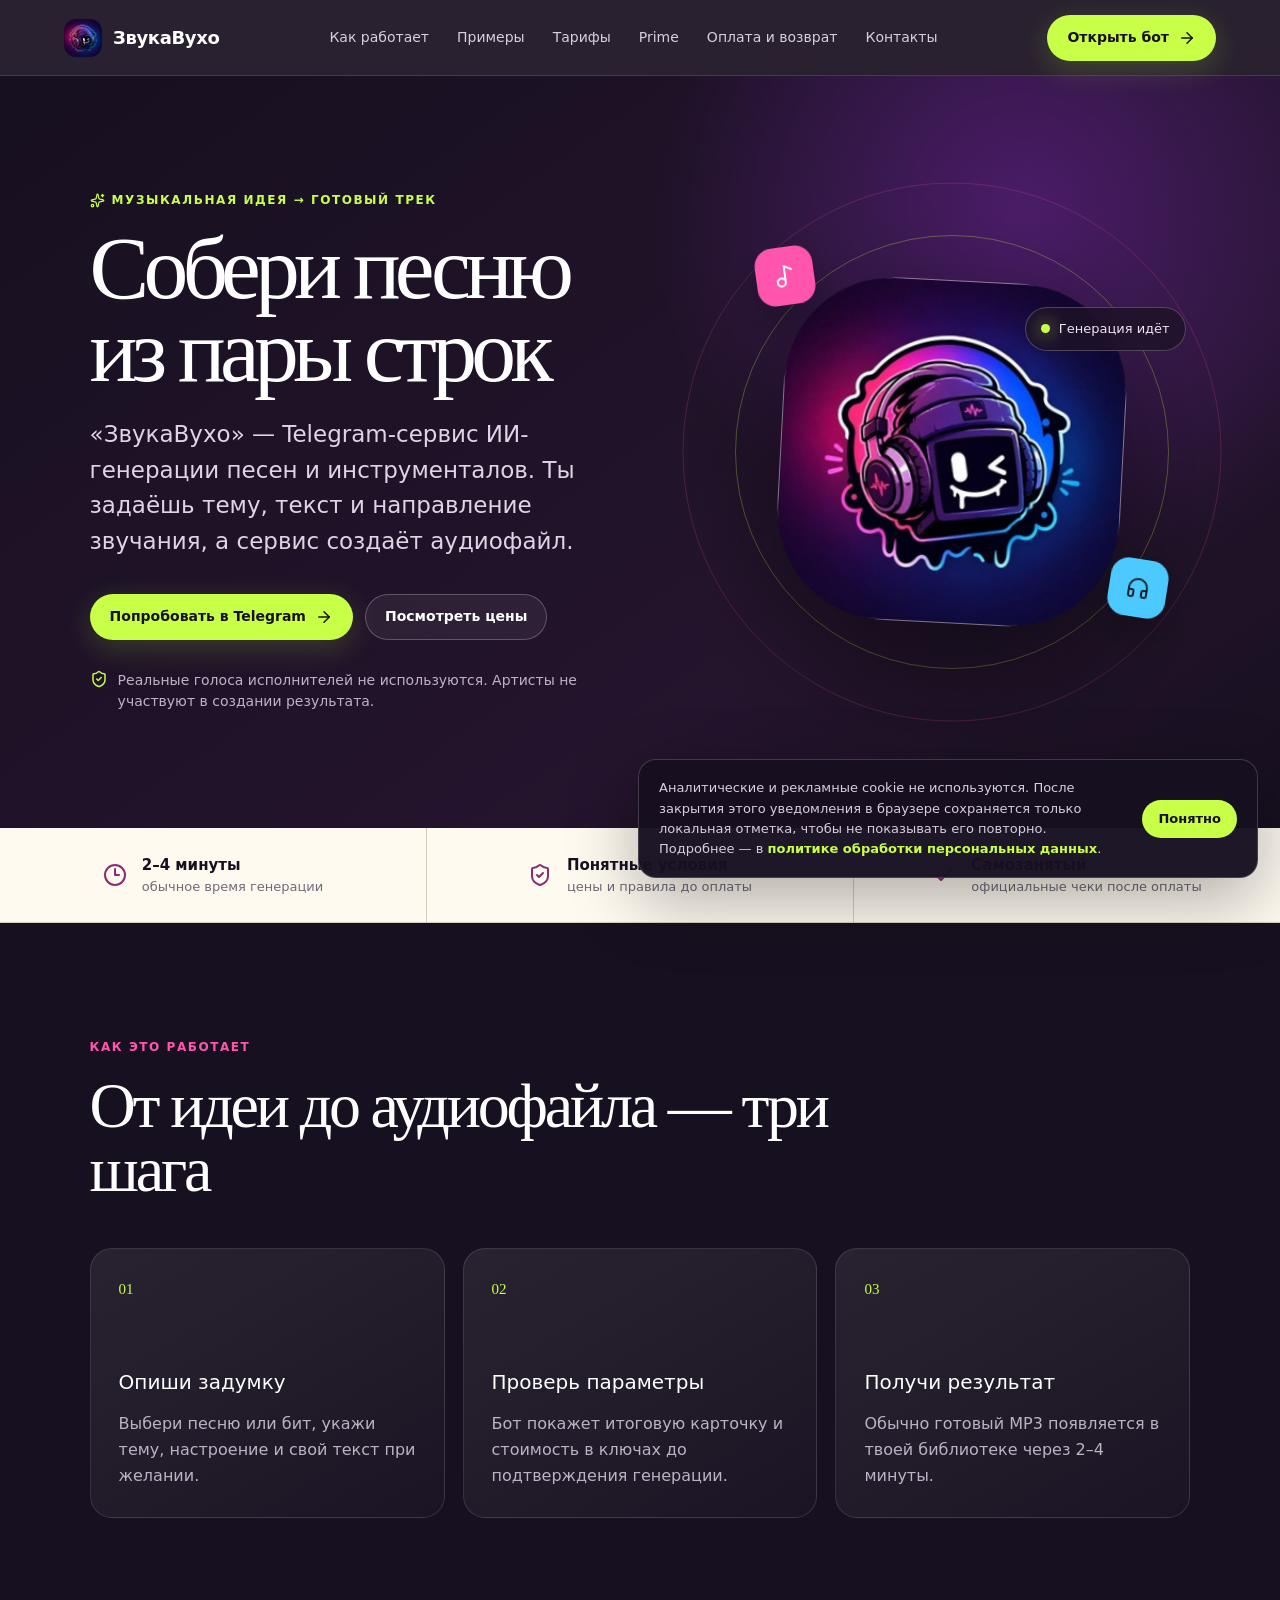
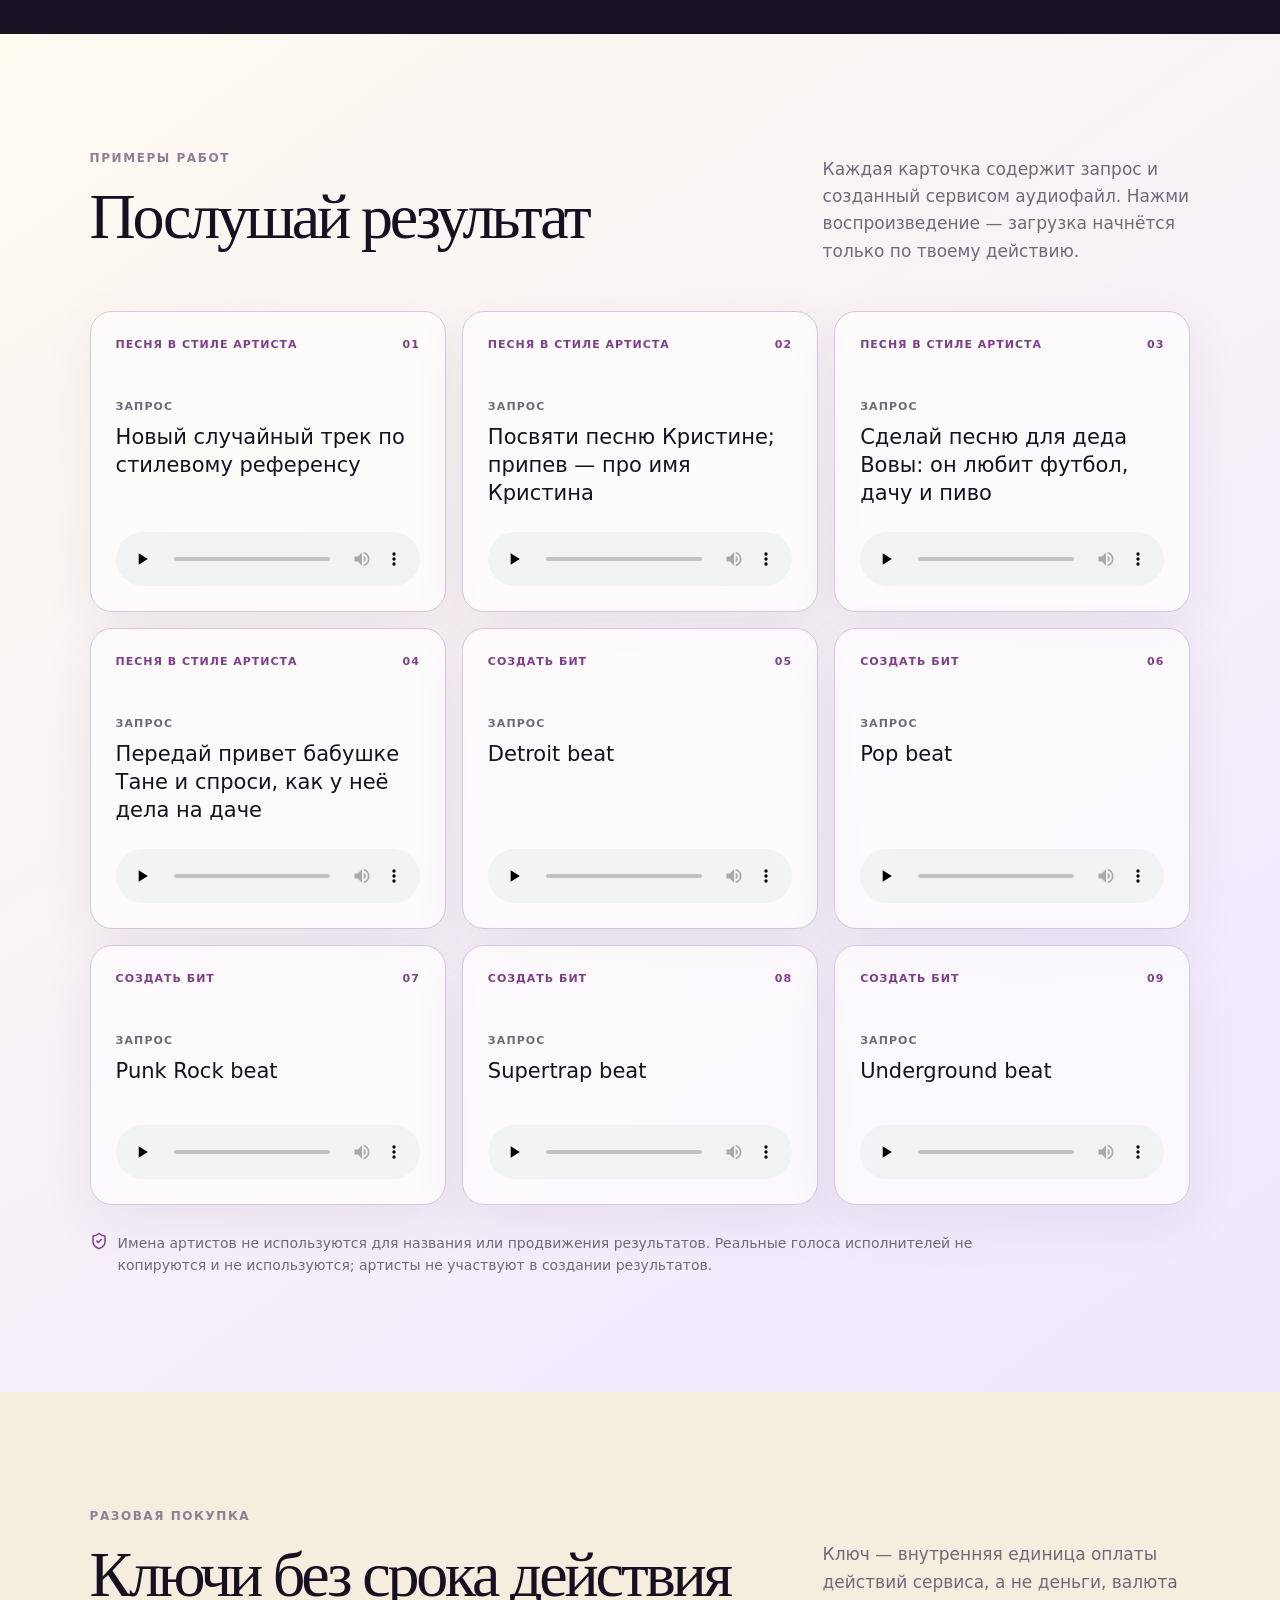
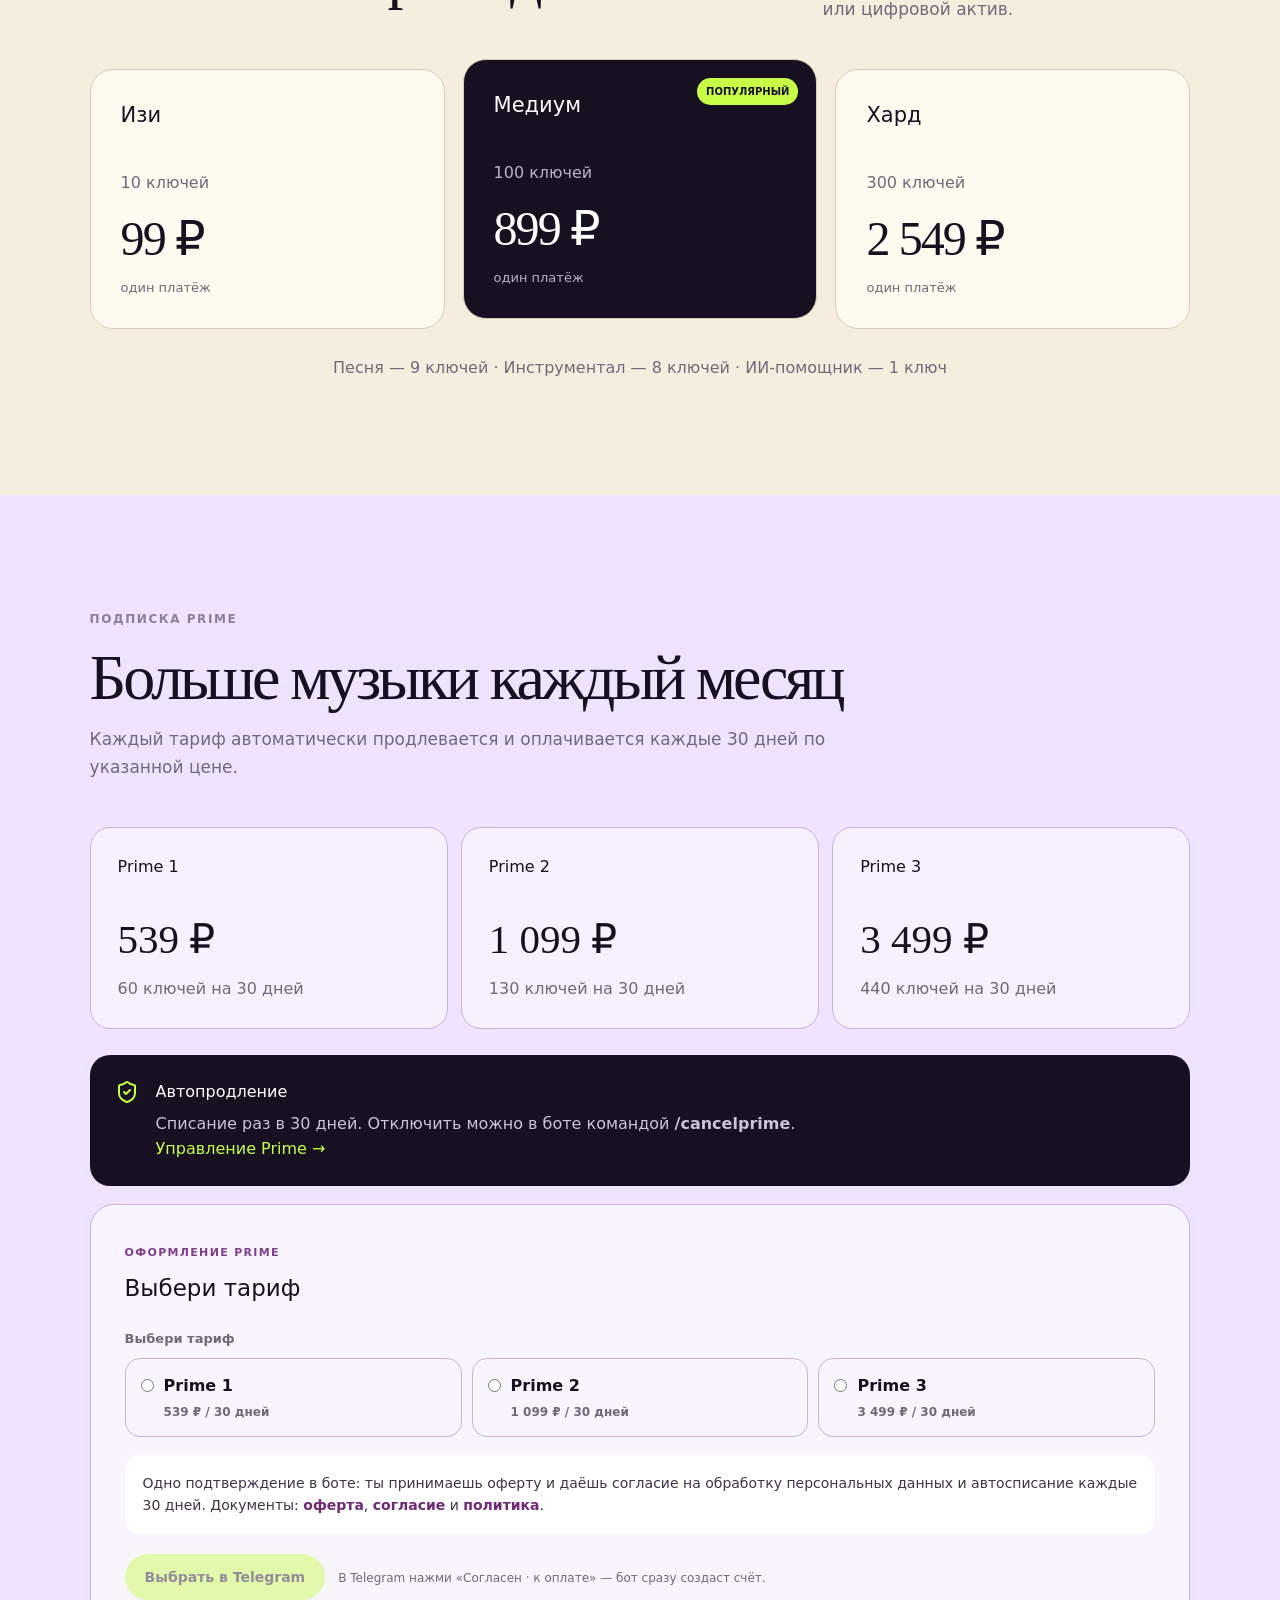
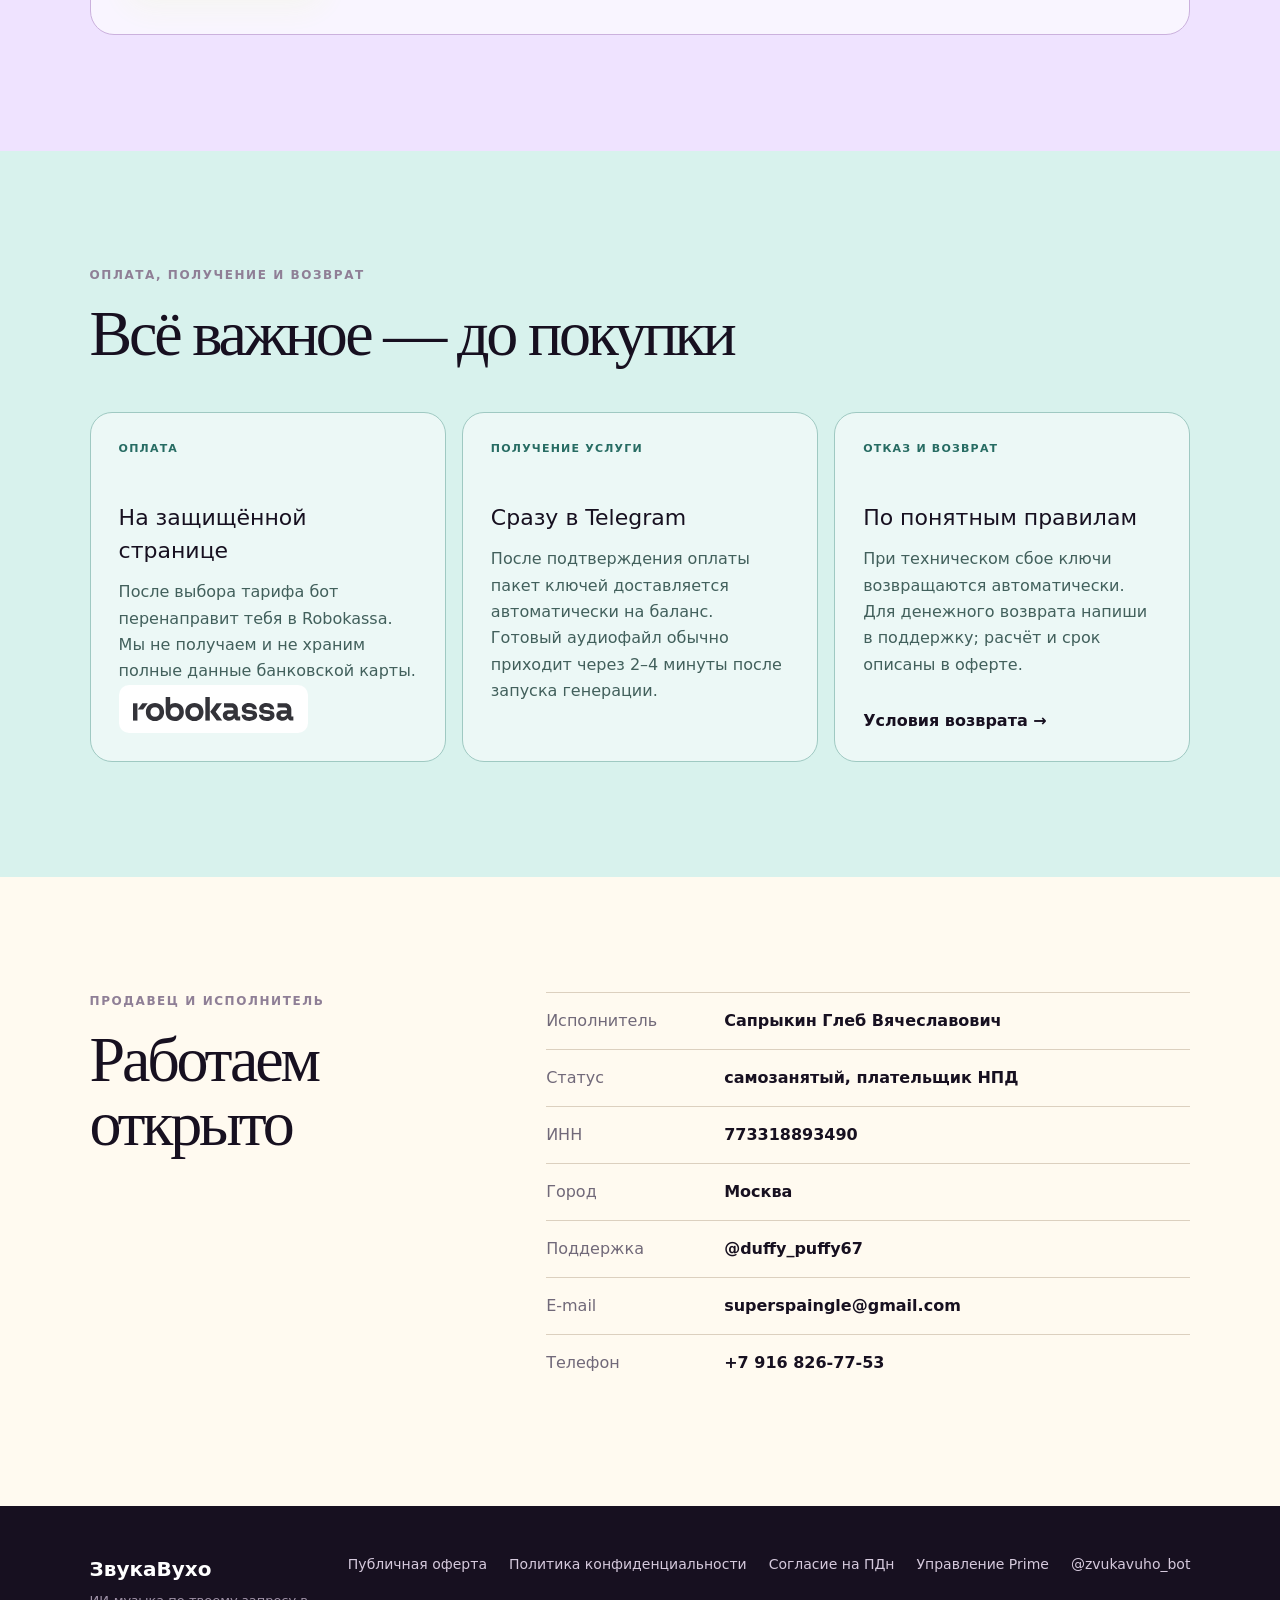
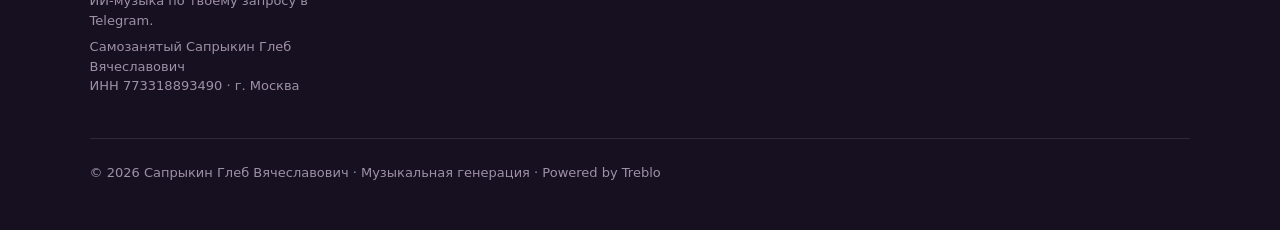
==== commit 31e20d0e: "Publish updated artist examples and Create Song wording" ====
--- a/index.html
+++ b/index.html
@@ -1,2 +1,2 @@
-<!DOCTYPE html><html lang="ru"><head><meta charSet="utf-8"/><meta name="viewport" content="width=device-width, initial-scale=1"/><link rel="stylesheet" href="https://sologle.github.io/zvukavuho-site/_next/static/css/index.BTc03hzm.css" data-rsc-css-href="https://sologle.github.io/zvukavuho-site/_next/static/css/index.BTc03hzm.css" data-precedence="vite-rsc/importer-resources"/><link rel="modulepreload" fetchPriority="low" href="https://sologle.github.io/zvukavuho-site/_next/static/chunks/index-BAZjswPZ.js"/><script src="https://sologle.github.io/zvukavuho-site/_next/static/chunks/rolldown-runtime-hePW80VL.js" type="module" async=""></script><script src="https://sologle.github.io/zvukavuho-site/_next/static/chunks/framework-DTZGTDtF.js" type="module" async=""></script><script src="https://sologle.github.io/zvukavuho-site/_next/static/chunks/vinext-BwZjMjNh.js" type="module" async=""></script><link rel="modulepreload" href="https://sologle.github.io/zvukavuho-site/_next/static/chunks/layout-segment-context-NZCzwYKY.js" crossorigin=""/><link rel="modulepreload" href="https://sologle.github.io/zvukavuho-site/_next/static/chunks/cookie-notice-Cu2uodpB.js" crossorigin=""/><link rel="modulepreload" href="https://sologle.github.io/zvukavuho-site/_next/static/chunks/site-config-CQP7uwVa.js" crossorigin=""/><link rel="modulepreload" href="https://sologle.github.io/zvukavuho-site/_next/static/chunks/image-C-BNg7CN.js" crossorigin=""/><link rel="modulepreload" href="https://sologle.github.io/zvukavuho-site/_next/static/chunks/Icon-Blaqac3y.js" crossorigin=""/><link rel="modulepreload" href="https://sologle.github.io/zvukavuho-site/_next/static/chunks/prime-consent-ByLcZqO1.js" crossorigin=""/><title>ЗвукаВухо — ИИ-песни и инструменталы в Telegram</title><meta name="description" content="Создавайте песни и инструменталы по своему запросу в Telegram-боте ЗвукаВухо."/><meta property="og:title" content="ЗвукаВухо — превратите идею в песню"/><meta property="og:description" content="ИИ-песни и инструменталы по вашему запросу в Telegram."/><meta property="og:url" content="https://sologle.github.io/zvukavuho-site/"/><meta property="og:type" content="website"/><meta property="og:locale" content="ru_RU"/><meta property="og:image" content="https://sologle.github.io/zvukavuho-site/og.png"/><meta name="twitter:card" content="summary_large_image"/><meta name="twitter:title" content="ЗвукаВухо — превратите идею в песню"/><meta name="twitter:description" content="ИИ-песни и инструменталы по вашему запросу в Telegram."/><meta name="twitter:image" content="https://sologle.github.io/zvukavuho-site/og.png"/><link rel="icon" href="https://sologle.github.io/zvukavuho-site/bot-avatar.jpg"/><link rel="canonical" href="https://sologle.github.io/zvukavuho-site/"/><script>Object.assign(((self[Symbol.for("vinext.navigationRuntime")]??={bootstrap:{routeManifest:null},functions:{}}).bootstrap.rsc??={rsc:[]}),{params:{},nav:{"pathname":"/","searchParams":[]},searchParamsFromBrowser:false})</script><link rel="modulepreload" href="https://sologle.github.io/zvukavuho-site/_next/static/chunks/index-BAZjswPZ.js" />
-</head><body><main><header class="site-header"><a class="brand" href="#top" aria-label="ЗвукаВухо — на главную"><img src="https://sologle.github.io/zvukavuho-site/bot-avatar.jpg" alt="Логотип ЗвукаВухо" width="38" height="38" loading="lazy" decoding="async" data-nimg="1"/><span>ЗвукаВухо</span></a><nav aria-label="Основная навигация"><a href="#how">Как работает</a><a href="#examples">Примеры</a><a href="#prices">Тарифы</a><a href="#prime">Prime</a><a href="#payment">Оплата и возврат</a><a href="#seller">Контакты</a></nav><a class="button button-primary" href="https://t.me/zvukavuho_bot" rel="noreferrer" target="_blank">Открыть бот<svg xmlns="http://www.w3.org/2000/svg" width="18" height="18" viewBox="0 0 24 24" fill="none" stroke="currentColor" stroke-width="2" stroke-linecap="round" stroke-linejoin="round" class="lucide lucide-arrow-right" aria-hidden="true"><path d="M5 12h14"></path><path d="m12 5 7 7-7 7"></path></svg></a></header><section class="hero" id="top"><div class="hero-copy"><p class="eyebrow"><svg xmlns="http://www.w3.org/2000/svg" width="15" height="15" viewBox="0 0 24 24" fill="none" stroke="currentColor" stroke-width="2" stroke-linecap="round" stroke-linejoin="round" class="lucide lucide-sparkles" aria-hidden="true"><path d="M11.017 2.814a1 1 0 0 1 1.966 0l1.051 5.558a2 2 0 0 0 1.594 1.594l5.558 1.051a1 1 0 0 1 0 1.966l-5.558 1.051a2 2 0 0 0-1.594 1.594l-1.051 5.558a1 1 0 0 1-1.966 0l-1.051-5.558a2 2 0 0 0-1.594-1.594l-5.558-1.051a1 1 0 0 1 0-1.966l5.558-1.051a2 2 0 0 0 1.594-1.594z"></path><path d="M20 2v4"></path><path d="M22 4h-4"></path><circle cx="4" cy="20" r="2"></circle></svg> Музыкальная идея → готовый трек</p><h1>Соберите песню из пары строк</h1><p class="hero-lead">«ЗвукаВухо» — Telegram-сервис ИИ-генерации песен и инструменталов. Вы задаёте тему, текст и направление звучания, а сервис создаёт аудиофайл.</p><div class="hero-actions"><a class="button button-primary" href="https://t.me/zvukavuho_bot" rel="noreferrer" target="_blank">Попробовать в Telegram<svg xmlns="http://www.w3.org/2000/svg" width="18" height="18" viewBox="0 0 24 24" fill="none" stroke="currentColor" stroke-width="2" stroke-linecap="round" stroke-linejoin="round" class="lucide lucide-arrow-right" aria-hidden="true"><path d="M5 12h14"></path><path d="m12 5 7 7-7 7"></path></svg></a><a class="button button-secondary" href="#prices">Посмотреть цены</a></div><p class="clean-voice"><svg xmlns="http://www.w3.org/2000/svg" width="18" height="18" viewBox="0 0 24 24" fill="none" stroke="currentColor" stroke-width="2" stroke-linecap="round" stroke-linejoin="round" class="lucide lucide-shield-check" aria-hidden="true"><path d="M20 13c0 5-3.5 7.5-7.66 8.95a1 1 0 0 1-.67-.01C7.5 20.5 4 18 4 13V6a1 1 0 0 1 1-1c2 0 4.5-1.2 6.24-2.72a1.17 1.17 0 0 1 1.52 0C14.51 3.81 17 5 19 5a1 1 0 0 1 1 1z"></path><path d="m9 12 2 2 4-4"></path></svg>Реальные голоса исполнителей не используются. Артисты не участвуют в создании результата.</p></div><div class="hero-art" aria-label="ЗвукаВухо создаёт музыку в Telegram"><div class="sound-orbit orbit-one"></div><div class="sound-orbit orbit-two"></div><div class="avatar-wrap"><img src="https://sologle.github.io/zvukavuho-site/bot-avatar.jpg" alt="Маскот музыкального сервиса ЗвукаВухо" loading="lazy" decoding="async" data-nimg="fill" style="position:absolute;inset:0;width:100%;height:100%;object-fit:cover"/></div><div class="floating-note note-one"><svg xmlns="http://www.w3.org/2000/svg" width="24" height="24" viewBox="0 0 24 24" fill="none" stroke="currentColor" stroke-width="2" stroke-linecap="round" stroke-linejoin="round" class="lucide lucide-music2 lucide-music-2" aria-hidden="true"><circle cx="8" cy="18" r="4"></circle><path d="M12 18V2l7 4"></path></svg></div><div class="floating-note note-two"><svg xmlns="http://www.w3.org/2000/svg" width="24" height="24" viewBox="0 0 24 24" fill="none" stroke="currentColor" stroke-width="2" stroke-linecap="round" stroke-linejoin="round" class="lucide lucide-headphones" aria-hidden="true"><path d="M3 14h3a2 2 0 0 1 2 2v3a2 2 0 0 1-2 2H5a2 2 0 0 1-2-2v-7a9 9 0 0 1 18 0v7a2 2 0 0 1-2 2h-1a2 2 0 0 1-2-2v-3a2 2 0 0 1 2-2h3"></path></svg></div><div class="generation-pill"><span></span> Генерация идёт</div></div></section><section class="trust-strip" aria-label="Основные сведения об услуге"><div><svg xmlns="http://www.w3.org/2000/svg" width="24" height="24" viewBox="0 0 24 24" fill="none" stroke="currentColor" stroke-width="2" stroke-linecap="round" stroke-linejoin="round" class="lucide lucide-clock3 lucide-clock-3" aria-hidden="true"><circle cx="12" cy="12" r="10"></circle><path d="M12 6v6h4"></path></svg><span><strong>2–4 минуты</strong>обычное время генерации</span></div><div><svg xmlns="http://www.w3.org/2000/svg" width="24" height="24" viewBox="0 0 24 24" fill="none" stroke="currentColor" stroke-width="2" stroke-linecap="round" stroke-linejoin="round" class="lucide lucide-shield-check" aria-hidden="true"><path d="M20 13c0 5-3.5 7.5-7.66 8.95a1 1 0 0 1-.67-.01C7.5 20.5 4 18 4 13V6a1 1 0 0 1 1-1c2 0 4.5-1.2 6.24-2.72a1.17 1.17 0 0 1 1.52 0C14.51 3.81 17 5 19 5a1 1 0 0 1 1 1z"></path><path d="m9 12 2 2 4-4"></path></svg><span><strong>Понятные условия</strong>цены и правила до оплаты</span></div><div><svg xmlns="http://www.w3.org/2000/svg" width="24" height="24" viewBox="0 0 24 24" fill="none" stroke="currentColor" stroke-width="2" stroke-linecap="round" stroke-linejoin="round" class="lucide lucide-check" aria-hidden="true"><path d="M20 6 9 17l-5-5"></path></svg><span><strong>Самозанятый</strong>официальные чеки после оплаты</span></div></section><section class="section section-dark" id="how"><div class="section-heading"><p class="eyebrow">Как это работает</p><h2>От идеи до аудиофайла — три шага</h2></div><div class="steps"><article><span>01</span><h3>Опишите задумку</h3><p>Выберите песню или бит, укажите тему, настроение и свой текст при желании.</p></article><article><span>02</span><h3>Проверьте параметры</h3><p>Бот покажет итоговую карточку и стоимость в ключах до подтверждения генерации.</p></article><article><span>03</span><h3>Получите результат</h3><p>Обычно готовый MP3 появляется в вашей библиотеке через 2–4 минуты.</p></article></div></section><section class="section examples-section" id="examples"><div class="section-heading split-heading"><div><p class="eyebrow">Примеры работ</p><h2>Послушайте результат</h2></div><p>Каждая карточка содержит запрос и созданный сервисом аудиофайл. Нажмите воспроизведение — загрузка начнётся только по вашему действию.</p></div><div class="example-grid"><article class="example-card"><div class="example-meta"><span>Инструментал</span><span>01</span></div><p class="prompt-label">Запрос</p><h3>Detroit beat</h3><audio aria-label="Пример: Detroit beat" controls="" preload="none"><source src="examples/detroit.mp3" type="audio/mpeg"/>Ваш браузер не поддерживает воспроизведение аудио.</audio></article><article class="example-card"><div class="example-meta"><span>Инструментал</span><span>02</span></div><p class="prompt-label">Запрос</p><h3>Pop beat</h3><audio aria-label="Пример: Pop beat" controls="" preload="none"><source src="examples/pop.mp3" type="audio/mpeg"/>Ваш браузер не поддерживает воспроизведение аудио.</audio></article><article class="example-card"><div class="example-meta"><span>Инструментал</span><span>03</span></div><p class="prompt-label">Запрос</p><h3>Punk Rock beat</h3><audio aria-label="Пример: Punk Rock beat" controls="" preload="none"><source src="examples/punk-rock.mp3" type="audio/mpeg"/>Ваш браузер не поддерживает воспроизведение аудио.</audio></article><article class="example-card"><div class="example-meta"><span>Инструментал</span><span>04</span></div><p class="prompt-label">Запрос</p><h3>Supertrap beat</h3><audio aria-label="Пример: Supertrap beat" controls="" preload="none"><source src="examples/supertrap.mp3" type="audio/mpeg"/>Ваш браузер не поддерживает воспроизведение аудио.</audio></article><article class="example-card"><div class="example-meta"><span>Инструментал</span><span>05</span></div><p class="prompt-label">Запрос</p><h3>Underground beat</h3><audio aria-label="Пример: Underground beat" controls="" preload="none"><source src="examples/underground.mp3" type="audio/mpeg"/>Ваш браузер не поддерживает воспроизведение аудио.</audio></article><article class="example-card"><div class="example-meta"><span>Песня по стилевому референсу</span><span>06</span></div><p class="prompt-label">Запрос</p><h3>Новый случайный трек по стилевому референсу</h3><audio aria-label="Пример: Новый случайный трек по стилевому референсу" controls="" preload="none"><source src="examples/song-300k.mp3" type="audio/mpeg"/>Ваш браузер не поддерживает воспроизведение аудио.</audio></article><article class="example-card"><div class="example-meta"><span>Песня по стилевому референсу</span><span>07</span></div><p class="prompt-label">Запрос</p><h3>Посвяти песню Кристине; припев — про имя Кристина</h3><audio aria-label="Пример: Посвяти песню Кристине; припев — про имя Кристина" controls="" preload="none"><source src="examples/song-kristina.mp3" type="audio/mpeg"/>Ваш браузер не поддерживает воспроизведение аудио.</audio></article><article class="example-card"><div class="example-meta"><span>Песня по стилевому референсу</span><span>08</span></div><p class="prompt-label">Запрос</p><h3>Сделай песню для деда Вовы: он любит футбол, дачу и пиво</h3><audio aria-label="Пример: Сделай песню для деда Вовы: он любит футбол, дачу и пиво" controls="" preload="none"><source src="examples/song-ded-vova.mp3" type="audio/mpeg"/>Ваш браузер не поддерживает воспроизведение аудио.</audio></article><article class="example-card"><div class="example-meta"><span>Песня по стилевому референсу</span><span>09</span></div><p class="prompt-label">Запрос</p><h3>Передай привет бабушке Тане и спроси, как у неё дела на даче</h3><audio aria-label="Пример: Передай привет бабушке Тане и спроси, как у неё дела на даче" controls="" preload="none"><source src="examples/song-babushka-tanya.mp3" type="audio/mpeg"/>Ваш браузер не поддерживает воспроизведение аудио.</audio></article></div><p class="example-disclaimer"><svg xmlns="http://www.w3.org/2000/svg" width="18" height="18" viewBox="0 0 24 24" fill="none" stroke="currentColor" stroke-width="2" stroke-linecap="round" stroke-linejoin="round" class="lucide lucide-shield-check" aria-hidden="true"><path d="M20 13c0 5-3.5 7.5-7.66 8.95a1 1 0 0 1-.67-.01C7.5 20.5 4 18 4 13V6a1 1 0 0 1 1-1c2 0 4.5-1.2 6.24-2.72a1.17 1.17 0 0 1 1.52 0C14.51 3.81 17 5 19 5a1 1 0 0 1 1 1z"></path><path d="m9 12 2 2 4-4"></path></svg>Имена артистов не используются для названия или продвижения результатов. Реальные голоса исполнителей не копируются и не используются; артисты не участвуют в создании результатов.</p></section><section class="section paper-section" id="prices"><div class="section-heading split-heading"><div><p class="eyebrow">Разовая покупка</p><h2>Ключи без срока действия</h2></div><p>Ключ — внутренняя единица оплаты действий сервиса, а не деньги, валюта или цифровой актив.</p></div><div class="price-grid"><article class="price-card"><h3>Изи</h3><p class="keys">20 ключей</p><p class="price">199 ₽</p><p class="price-note">один платёж</p></article><article class="price-card featured"><span class="tag">Популярный</span><h3>Медиум</h3><p class="keys">100 ключей</p><p class="price">899 ₽</p><p class="price-note">один платёж</p></article><article class="price-card"><h3>Хард</h3><p class="keys">300 ключей</p><p class="price">2 549 ₽</p><p class="price-note">один платёж</p></article></div><p class="cost-note">Песня — 9 ключей · Инструментал — 8 ключей · ИИ-помощник — 1 ключ</p></section><section class="section prime-section" id="prime"><div class="section-heading"><p class="eyebrow">Подписка Prime</p><h2>Больше музыки каждый месяц</h2><p>Каждый тариф автоматически продлевается и оплачивается каждые 30 дней по указанной цене.</p></div><div class="prime-grid"><article><h3>Prime 1</h3><strong>539 ₽</strong><p>60 ключей<!-- --> на 30 дней</p></article><article><h3>Prime 2</h3><strong>1 099 ₽</strong><p>130 ключей<!-- --> на 30 дней</p></article><article><h3>Prime 3</h3><strong>3 499 ₽</strong><p>440 ключей<!-- --> на 30 дней</p></article></div><div class="recurring-notice"><svg xmlns="http://www.w3.org/2000/svg" width="24" height="24" viewBox="0 0 24 24" fill="none" stroke="currentColor" stroke-width="2" stroke-linecap="round" stroke-linejoin="round" class="lucide lucide-shield-check" aria-hidden="true"><path d="M20 13c0 5-3.5 7.5-7.66 8.95a1 1 0 0 1-.67-.01C7.5 20.5 4 18 4 13V6a1 1 0 0 1 1-1c2 0 4.5-1.2 6.24-2.72a1.17 1.17 0 0 1 1.52 0C14.51 3.81 17 5 19 5a1 1 0 0 1 1 1z"></path><path d="m9 12 2 2 4-4"></path></svg><div><h3>Автопродление — только с вашим согласием</h3><p>Перед первым платежом вы знакомитесь и соглашаетесь с <a href="https://sologle.github.io/zvukavuho-site/offer/">условиями рекуррентных платежей</a>. Отключить автопродление можно в боте командой <strong>/cancelprime</strong> в любой момент. После подтверждения новые попытки списания не создаются, а доступ сохраняется до конца оплаченного периода. Если текущая попытка уже передана Robokassa, она ещё может завершиться; точный статус показывает бот.</p><a href="https://sologle.github.io/zvukavuho-site/subscription/cancel/">Перейти к управлению подпиской →</a></div></div><div class="consent-card"><div class="consent-heading"><span>Оформление Prime</span><h3>Подтвердите условия перед переходом к оплате</h3></div><fieldset class="consent-plans"><legend>Выберите тариф</legend><label><input type="radio" name="prime-tier"/><span>Prime 1</span><strong>539 ₽<!-- --> / 30 дней</strong></label><label><input type="radio" name="prime-tier"/><span>Prime 2</span><strong>1 099 ₽<!-- --> / 30 дней</strong></label><label><input type="radio" name="prime-tier"/><span>Prime 3</span><strong>3 499 ₽<!-- --> / 30 дней</strong></label></fieldset><label class="consent-check consent-check-disabled"><input disabled="" type="checkbox"/><span>Сначала выберите тариф — после этого станут доступны подтверждения.</span></label><label class="consent-check consent-check-disabled"><input disabled="" type="checkbox"/><span>Я отдельно даю согласие на обработку моих персональных данных на условиях<!-- --> <a href="https://sologle.github.io/zvukavuho-site/consent/">отдельного согласия</a>.<!-- --> <a href="https://sologle.github.io/zvukavuho-site/privacy/">Политика обработки персональных данных</a>.</span></label><label class="consent-check consent-check-disabled"><input disabled="" type="checkbox"/><span>Сумма автосписания появится после выбора тарифа.</span></label><button class="button button-primary" disabled="" type="button">Продолжить в Telegram</button><p>Бот откроет выбранный тариф и ещё раз попросит явно подтвердить автосписание перед созданием счёта. На странице Robokassa вы сможете проверить сумму первого платежа.</p></div></section><section class="section payment-section" id="payment"><div class="section-heading"><p class="eyebrow">Оплата, получение и возврат</p><h2>Всё важное — до покупки</h2></div><div class="service-cards"><article><span>Оплата</span><h3>На защищённой странице</h3><p>После выбора тарифа бот перенаправит вас в Robokassa. Мы не получаем и не храним полные данные банковской карты.</p><a class="provider-link" href="https://robokassa.com/" rel="noreferrer" target="_blank"><img src="https://sologle.github.io/zvukavuho-site/robokassa.svg" alt="Robokassa" width="161" height="24" loading="lazy" decoding="async" data-nimg="1"/></a></article><article><span>Получение услуги</span><h3>Сразу в Telegram</h3><p>После подтверждения оплаты пакет ключей доставляется автоматически на баланс. Готовый аудиофайл обычно приходит через 2–4 минуты после запуска генерации.</p></article><article><span>Отказ и возврат</span><h3>По понятным правилам</h3><p>При техническом сбое ключи возвращаются автоматически. Для денежного возврата напишите в поддержку; расчёт и срок описаны в оферте.</p><a href="https://sologle.github.io/zvukavuho-site/offer/#refunds">Условия возврата →</a></article></div></section><section class="seller section" id="seller"><div><p class="eyebrow">Продавец и исполнитель</p><h2>Работаем открыто</h2></div><dl><div><dt>Исполнитель</dt><dd>Сапрыкин Глеб Вячеславович</dd></div><div><dt>Статус</dt><dd>самозанятый, плательщик НПД</dd></div><div><dt>ИНН</dt><dd>773318893490</dd></div><div><dt>Город</dt><dd>Москва</dd></div><div><dt>Поддержка</dt><dd><a href="https://t.me/duffy_puffy67">@duffy_puffy67</a></dd></div><div><dt>E-mail</dt><dd><a href="mailto:superspaingle@gmail.com">superspaingle@gmail.com</a></dd></div><div><dt>Телефон</dt><dd><a href="tel:+79168267753">+7 916 826-77-53</a></dd></div></dl></section><footer><div><strong>ЗвукаВухо</strong><p>ИИ-музыка по вашему запросу в Telegram.</p><p>Самозанятый Сапрыкин Глеб Вячеславович<br/>ИНН 773318893490 · г. Москва</p></div><div class="footer-links"><a href="https://sologle.github.io/zvukavuho-site/offer/">Публичная оферта</a><a href="https://sologle.github.io/zvukavuho-site/privacy/">Политика конфиденциальности</a><a href="https://sologle.github.io/zvukavuho-site/consent/">Согласие на ПДн</a><a href="https://sologle.github.io/zvukavuho-site/subscription/cancel/">Управление Prime</a><a href="https://t.me/zvukavuho_bot">@zvukavuho_bot</a></div><p>© 2026 Сапрыкин Глеб Вячеславович · Музыкальная генерация · <a href="https://treblo.com" rel="noreferrer" target="_blank">Powered by Treblo</a></p></footer></main><script type="module" src="https://sologle.github.io/zvukavuho-site/_next/static/chunks/index-BAZjswPZ.js" id="_R_" async=""></script><script>((self[Symbol.for("vinext.navigationRuntime")]??={bootstrap:{routeManifest:null},functions:{}}).bootstrap.rsc??={rsc:[]}).rsc.push("0:{\"page:/\":\"$L1\",\"layout:/\":\"$L2\",\"route:/\":\"$L3\",\"__route\":\"route:/\",\"__interceptionContext\":null,\"__layoutIds\":[\"layout:/\"],\"__rootLayout\":\"/\",\"__bfcacheSegmentIdentities\":{\"layout:/\":\"[\\\"layout\\\",\\\"layout:/\\\",\\\"root-boundary:/\\\",\\\"\\\"]\",\"page:/\":\"[\\\"page\\\",\\\"page:/\\\",\\\"root-boundary:/\\\",\\\"\\\"]\"},\"__srcPage\":[\"page\"],\"__layoutFlags\":{\"layout:/\":\"s\"},\"__artifactCompatibility\":{\"schemaVersion\":1,\"graphVersion\":\"app-route-graph:1177fd80f83fa7b0\",\"deploymentVersion\":\"203ac2e9-9e85-4826-90c6-2a972947beea\",\"appElementsSchemaVersion\":1,\"rscPayloadSchemaVersion\":1,\"rootBoundaryId\":\"/\",\"renderEpoch\":null}}\n")</script><script>((self[Symbol.for("vinext.navigationRuntime")]??={bootstrap:{routeManifest:null},functions:{}}).bootstrap.rsc??={rsc:[]}).rsc.push("4:I[\"8c0f216c4604\",[],\"Children\",1]\n")</script><script>((self[Symbol.for("vinext.navigationRuntime")]??={bootstrap:{routeManifest:null},functions:{}}).bootstrap.rsc??={rsc:[]}).rsc.push("5:I[\"c6a17f282fa5\",[],\"CookieNotice\",1]\n")</script><script>((self[Symbol.for("vinext.navigationRuntime")]??={bootstrap:{routeManifest:null},functions:{}}).bootstrap.rsc??={rsc:[]}).rsc.push("6:I[\"593f344dc510\",[],\"GlobalErrorBoundary\",1]\n")</script><script>((self[Symbol.for("vinext.navigationRuntime")]??={bootstrap:{routeManifest:null},functions:{}}).bootstrap.rsc??={rsc:[]}).rsc.push("7:I[\"0b874ad30386\",[],\"default\",1]\n")</script><script>((self[Symbol.for("vinext.navigationRuntime")]??={bootstrap:{routeManifest:null},functions:{}}).bootstrap.rsc??={rsc:[]}).rsc.push("8:I[\"593f344dc510\",[],\"ErrorBoundary\",1]\n")</script><script>((self[Symbol.for("vinext.navigationRuntime")]??={bootstrap:{routeManifest:null},functions:{}}).bootstrap.rsc??={rsc:[]}).rsc.push("9:I[\"15c18cfaeeff\",[],\"LayoutSegmentProvider\",1]\n")</script><script>((self[Symbol.for("vinext.navigationRuntime")]??={bootstrap:{routeManifest:null},functions:{}}).bootstrap.rsc??={rsc:[]}).rsc.push("a:I[\"8c0f216c4604\",[],\"Slot\",1]\n")</script><script>((self[Symbol.for("vinext.navigationRuntime")]??={bootstrap:{routeManifest:null},functions:{}}).bootstrap.rsc??={rsc:[]}).rsc.push("b:I[\"593f344dc510\",[],\"NotFoundBoundary\",1]\n")</script><script>((self[Symbol.for("vinext.navigationRuntime")]??={bootstrap:{routeManifest:null},functions:{}}).bootstrap.rsc??={rsc:[]}).rsc.push("c:I[\"9276801271d6\",[],\"AppRouterScrollTarget\",1]\n")</script><script>((self[Symbol.for("vinext.navigationRuntime")]??={bootstrap:{routeManifest:null},functions:{}}).bootstrap.rsc??={rsc:[]}).rsc.push("d:I[\"593f344dc510\",[],\"RedirectBoundary\",1]\n")</script><script>((self[Symbol.for("vinext.navigationRuntime")]??={bootstrap:{routeManifest:null},functions:{}}).bootstrap.rsc??={rsc:[]}).rsc.push(":HL[\"https://sologle.github.io/zvukavuho-site/_next/static/css/index.BTc03hzm.css\",\"style\"     ]\n")</script><script>((self[Symbol.for("vinext.navigationRuntime")]??={bootstrap:{routeManifest:null},functions:{}}).bootstrap.rsc??={rsc:[]}).rsc.push("2:[[[\"$\",\"link\",\"css:https://sologle.github.io/zvukavuho-site/_next/static/css/index.BTc03hzm.css\",{\"rel\":\"stylesheet\",\"precedence\":\"vite-rsc/importer-resources\",\"href\":\"https://sologle.github.io/zvukavuho-site/_next/static/css/index.BTc03hzm.css\",\"data-rsc-css-href\":\"https://sologle.github.io/zvukavuho-site/_next/static/css/index.BTc03hzm.css\"}],\"$undefined\"],[\"$\",\"html\",null,{\"lang\":\"ru\",\"children\":[\"$\",\"body\",null,{\"children\":[[\"$\",\"$L4\",null,{}],[\"$\",\"$L5\",null,{}]]}]}]]\n")</script><script>((self[Symbol.for("vinext.navigationRuntime")]??={bootstrap:{routeManifest:null},functions:{}}).bootstrap.rsc??={rsc:[]}).rsc.push("3:[[[\"$\",\"meta\",null,{\"charSet\":\"utf-8\"}],[[\"$\",\"title\",\"0\",{\"children\":\"ЗвукаВухо — ИИ-песни и инструменталы в Telegram\"}],[\"$\",\"meta\",\"1\",{\"name\":\"description\",\"content\":\"Создавайте песни и инструменталы по своему запросу в Telegram-боте ЗвукаВухо.\"}],[\"$\",\"meta\",\"2\",{\"property\":\"og:title\",\"content\":\"ЗвукаВухо — превратите идею в песню\"}],[\"$\",\"meta\",\"3\",{\"property\":\"og:description\",\"content\":\"ИИ-песни и инструменталы по вашему запросу в Telegram.\"}],[\"$\",\"meta\",\"4\",{\"property\":\"og:url\",\"content\":\"https://sologle.github.io/zvukavuho-site/\"}],[\"$\",\"meta\",\"5\",{\"property\":\"og:type\",\"content\":\"website\"}],[\"$\",\"meta\",\"6\",{\"property\":\"og:locale\",\"content\":\"ru_RU\"}],[\"$\",\"meta\",\"7\",{\"property\":\"og:image\",\"content\":\"https://sologle.github.io/zvukavuho-site/og.png\"}],[\"$\",\"meta\",\"8\",{\"name\":\"twitter:card\",\"content\":\"summary_large_image\"}],[\"$\",\"meta\",\"9\",{\"name\":\"twitter:title\",\"content\":\"ЗвукаВухо — превратите идею в песню\"}],[\"$\",\"meta\",\"10\",{\"name\":\"twitter:description\",\"content\":\"ИИ-песни и инструменталы по вашему запросу в Telegram.\"}],[\"$\",\"meta\",\"11\",{\"name\":\"twitter:image\",\"content\":\"https://sologle.github.io/zvukavuho-site/og.png\"}],[\"$\",\"link\",\"12\",{\"data-vinext-streamed-icon\":\"$undefined\",\"rel\":\"icon\",\"href\":\"https://sologle.github.io/zvukavuho-site/bot-avatar.jpg\",\"type\":\"$undefined\",\"sizes\":\"$undefined\",\"color\":\"$undefined\",\"media\":\"$undefined\",\"fetchPriority\":\"$undefined\"}],[\"$\",\"link\",\"13\",{\"rel\":\"canonical\",\"href\":\"https://sologle.github.io/zvukavuho-site/\"}]],[[\"$\",\"meta\",\"0\",{\"name\":\"viewport\",\"content\":\"width=device-width, initial-scale=1\"}]]],[\"$\",\"$L6\",null,{\"fallback\":\"$7\",\"children\":[\"$\",\"$L8\",null,{\"fallback\":\"$7\",\"children\":[\"$\",\"$L9\",null,{\"providerId\":\"layout:/\",\"segmentMap\":{\"children\":[]},\"children\":[\"$\",\"$La\",null,{\"id\":\"layout:/\",\"parallelSlots\":\"$undefined\",\"children\":[\"$\",\"$Lb\",null,{\"resetKey\":\"\",\"fallback\":[[\"$\",\"title\",null,{\"children\":\"404: This page could not be found.\"}],[\"$\",\"div\",null,{\"style\":{\"fontFamily\":\"system-ui,\\\"Segoe UI\\\",Roboto,Helvetica,Arial,sans-serif,\\\"Apple Color Emoji\\\",\\\"Segoe UI Emoji\\\"\",\"height\":\"100vh\",\"textAlign\":\"center\",\"display\":\"flex\",\"flexDirection\":\"column\",\"alignItems\":\"center\",\"justifyContent\":\"center\"},\"children\":[\"$\",\"div\",null,{\"children\":[[\"$\",\"style\",null,{\"dangerouslySetInnerHTML\":{\"__html\":\"body{color:#000;background:#fff;margin:0}.next-error-h1{border-right:1px solid rgba(0,0,0,.3)}@media (prefers-color-scheme:dark){body{color:#fff;background:#000}.next-error-h1{border-right:1px solid rgba(255,255,255,.3)}}\"}}],[\"$\",\"h1\",null,{\"className\":\"next-error-h1\",\"style\":{\"display\":\"inline-block\",\"margin\":\"0 20px 0 0\",\"padding\":\"0 23px 0 0\",\"fontSize\":24,\"fontWeight\":500,\"verticalAlign\":\"top\",\"lineHeight\":\"49px\"},\"children\":404}],[\"$\",\"div\",null,{\"style\":{\"display\":\"inline-block\"},\"children\":[\"$\",\"h2\",null,{\"style\":{\"fontSize\":14,\"fontWeight\":400,\"lineHeight\":\"49px\",\"margin\":0},\"children\":\"This page could not be found.\"}]}]]}]}]],\"children\":[\"$\",\"$Lc\",null,{\"children\":[\"$\",\"$Ld\",null,{\"children\":[[\"$\",\"$L9\",null,{\"providerId\":\"page:/\",\"segmentMap\":{\"children\":[\"__PAGE__\"]},\"children\":[\"$\",\"$La\",null,{\"id\":\"page:/\"}]}],null]}]}]}]}]}]}]}],null,null]\n")</script><script>((self[Symbol.for("vinext.navigationRuntime")]??={bootstrap:{routeManifest:null},functions:{}}).bootstrap.rsc??={rsc:[]}).rsc.push("e:I[\"9fb86276be8f\",[],\"default\",1]\n")</script><script>((self[Symbol.for("vinext.navigationRuntime")]??={bootstrap:{routeManifest:null},functions:{}}).bootstrap.rsc??={rsc:[]}).rsc.push("f:I[\"339f946bc456\",[],\"default\",1]\n")</script><script>((self[Symbol.for("vinext.navigationRuntime")]??={bootstrap:{routeManifest:null},functions:{}}).bootstrap.rsc??={rsc:[]}).rsc.push("1:[\"$\",\"main\",null,{\"children\":[[\"$\",\"header\",null,{\"className\":\"site-header\",\"children\":[[\"$\",\"a\",null,{\"className\":\"brand\",\"href\":\"#top\",\"aria-label\":\"ЗвукаВухо — на главную\",\"children\":[[\"$\",\"$Le\",null,{\"alt\":\"Логотип ЗвукаВухо\",\"height\":38,\"src\":\"https://sologle.github.io/zvukavuho-site/bot-avatar.jpg\",\"width\":38}],[\"$\",\"span\",null,{\"children\":\"ЗвукаВухо\"}]]}],[\"$\",\"nav\",null,{\"aria-label\":\"Основная навигация\",\"children\":[[\"$\",\"a\",null,{\"href\":\"#how\",\"children\":\"Как работает\"}],[\"$\",\"a\",null,{\"href\":\"#examples\",\"children\":\"Примеры\"}],[\"$\",\"a\",null,{\"href\":\"#prices\",\"children\":\"Тарифы\"}],[\"$\",\"a\",null,{\"href\":\"#prime\",\"children\":\"Prime\"}],[\"$\",\"a\",null,{\"href\":\"#payment\",\"children\":\"Оплата и возврат\"}],[\"$\",\"a\",null,{\"href\":\"#seller\",\"children\":\"Контакты\"}]]}],[\"$\",\"a\",null,{\"className\":\"button button-primary\",\"href\":\"https://t.me/zvukavuho_bot\",\"rel\":\"noreferrer\",\"target\":\"_blank\",\"children\":[\"Открыть бот\",[\"$\",\"$Lf\",null,{\"ref\":\"$undefined\",\"iconNode\":[[\"path\",{\"d\":\"M5 12h14\",\"key\":\"1ays0h\"}],[\"path\",{\"d\":\"m12 5 7 7-7 7\",\"key\":\"xquz4c\"}]],\"className\":\"lucide-arrow-right\",\"aria-hidden\":\"true\",\"size\":18}]]}]]}],[\"$\",\"section\",null,{\"className\":\"hero\",\"id\":\"top\",\"children\":[[\"$\",\"div\",null,{\"className\":\"hero-copy\",\"children\":[[\"$\",\"p\",null,{\"className\":\"eyebrow\",\"children\":[[\"$\",\"$Lf\",null,{\"ref\":\"$undefined\",\"iconNode\":[[\"path\",{\"d\":\"M11.017 2.814a1 1 0 0 1 1.966 0l1.051 5.558a2 2 0 0 0 1.594 1.594l5.558 1.051a1 1 0 0 1 0 1.966l-5.558 1.051a2 2 0 0 0-1.594 1.594l-1.051 5.558a1 1 0 0 1-1.966 0l-1.051-5.558a2 2 0 0 0-1.594-1.594l-5.558-1.051a1 1 0 0 1 0-1.966l5.558-1.051a2 2 0 0 0 1.594-1.594z\",\"key\":\"1s2grr\"}],[\"path\",{\"d\":\"M20 2v4\",\"key\":\"1rf3ol\"}],[\"path\",{\"d\":\"M22 4h-4\",\"key\":\"gwowj6\"}],[\"circle\",{\"cx\":\"4\",\"cy\":\"20\",\"r\":\"2\",\"key\":\"6kqj1y\"}]],\"className\":\"lucide-sparkles\",\"size\":15}],\" Музыкальная идея → готовый трек\"]}],[\"$\",\"h1\",null,{\"children\":\"Соберите песню из пары строк\"}],[\"$\",\"p\",null,{\"className\":\"hero-lead\",\"children\":\"«ЗвукаВухо» — Telegram-сервис ИИ-генерации песен и инструменталов. Вы задаёте тему, текст и направление звучания, а сервис создаёт аудиофайл.\"}],[\"$\",\"div\",null,{\"className\":\"hero-actions\",\"children\":[[\"$\",\"a\",null,{\"className\":\"button button-primary\",\"href\":\"https://t.me/zvukavuho_bot\",\"rel\":\"noreferrer\",\"target\":\"_blank\",\"children\":[\"Попробовать в Telegram\",[\"$\",\"$Lf\",null,{\"ref\":\"$undefined\",\"iconNode\":\"$1:props:children:0:props:children:2:props:children:1:props:iconNode\",\"className\":\"lucide-arrow-right\",\"aria-hidden\":\"true\",\"size\":18}]]}],[\"$\",\"a\",null,{\"className\":\"button button-secondary\",\"href\":\"#prices\",\"children\":\"Посмотреть цены\"}]]}],[\"$\",\"p\",null,{\"className\":\"clean-voice\",\"children\":[[\"$\",\"$Lf\",null,{\"ref\":\"$undefined\",\"iconNode\":[[\"path\",{\"d\":\"M20 13c0 5-3.5 7.5-7.66 8.95a1 1 0 0 1-.67-.01C7.5 20.5 4 18 4 13V6a1 1 0 0 1 1-1c2 0 4.5-1.2 6.24-2.72a1.17 1.17 0 0 1 1.52 0C14.51 3.81 17 5 19 5a1 1 0 0 1 1 1z\",\"key\":\"oel41y\"}],[\"path\",{\"d\":\"m9 12 2 2 4-4\",\"key\":\"dzmm74\"}]],\"className\":\"lucide-shield-check\",\"aria-hidden\":\"true\",\"size\":18}],\"Реальные голоса исполнителей не используются. Артисты не участвуют в создании результата.\"]}]]}],[\"$\",\"div\",null,{\"className\":\"hero-art\",\"aria-label\":\"ЗвукаВухо создаёт музыку в Telegram\",\"children\":[[\"$\",\"div\",null,{\"className\":\"sound-orbit orbit-one\"}],[\"$\",\"div\",null,{\"className\":\"sound-orbit orbit-two\"}],[\"$\",\"div\",null,{\"className\":\"avatar-wrap\",\"children\":[\"$\",\"$Le\",null,{\"alt\":\"Маскот музыкального сервиса ЗвукаВухо\",\"fill\":true,\"sizes\":\"(max-width: 900px) 70vw, 380px\",\"src\":\"https://sologle.github.io/zvukavuho-site/bot-avatar.jpg\"}]}],[\"$\",\"div\",null,{\"className\":\"floating-note note-one\",\"children\":[\"$\",\"$Lf\",null,{\"ref\":\"$undefined\",\"iconNode\":[[\"circle\",{\"cx\":\"8\",\"cy\":\"18\",\"r\":\"4\",\"key\":\"1fc0mg\"}],[\"path\",{\"d\":\"M12 18V2l7 4\",\"key\":\"g04rme\"}]],\"className\":\"lucide-music2 lucide-music-2\",\"aria-hidden\":\"true\"}]}],[\"$\",\"div\",null,{\"className\":\"floating-note note-two\",\"children\":[\"$\",\"$Lf\",null,{\"ref\":\"$undefined\",\"iconNode\":[[\"path\",{\"d\":\"M3 14h3a2 2 0 0 1 2 2v3a2 2 0 0 1-2 2H5a2 2 0 0 1-2-2v-7a9 9 0 0 1 18 0v7a2 2 0 0 1-2 2h-1a2 2 0 0 1-2-2v-3a2 2 0 0 1 2-2h3\",\"key\":\"1xhozi\"}]],\"className\":\"lucide-headphones\",\"aria-hidden\":\"true\"}]}],[\"$\",\"div\",null,{\"className\":\"generation-pill\",\"children\":[[\"$\",\"span\",null,{}],\" Генерация идёт\"]}]]}]]}],[\"$\",\"section\",null,{\"className\":\"trust-strip\",\"aria-label\":\"Основные сведения об услуге\",\"children\":[[\"$\",\"div\",null,{\"children\":[[\"$\",\"$Lf\",null,{\"ref\":\"$undefined\",\"iconNode\":[[\"circle\",{\"cx\":\"12\",\"cy\":\"12\",\"r\":\"10\",\"key\":\"1mglay\"}],[\"path\",{\"d\":\"M12 6v6h4\",\"key\":\"135r8i\"}]],\"className\":\"lucide-clock3 lucide-clock-3\",\"aria-hidden\":\"true\"}],[\"$\",\"span\",null,{\"children\":[[\"$\",\"strong\",null,{\"children\":\"2–4 минуты\"}],\"обычное время генерации\"]}]]}],\"$L10\",\"$L11\"]}],\"$L12\",\"$L13\",\"$L14\",\"$L15\",\"$L16\",\"$L17\",\"$L18\"]}]\n")</script><script>((self[Symbol.for("vinext.navigationRuntime")]??={bootstrap:{routeManifest:null},functions:{}}).bootstrap.rsc??={rsc:[]}).rsc.push("1c:I[\"a546f582698f\",[],\"PrimeConsent\",1]\n")</script><script>((self[Symbol.for("vinext.navigationRuntime")]??={bootstrap:{routeManifest:null},functions:{}}).bootstrap.rsc??={rsc:[]}).rsc.push("10:[\"$\",\"div\",null,{\"children\":[[\"$\",\"$Lf\",null,{\"ref\":\"$undefined\",\"iconNode\":\"$1:props:children:1:props:children:0:props:children:4:props:children:0:props:iconNode\",\"className\":\"lucide-shield-check\",\"aria-hidden\":\"true\"}],[\"$\",\"span\",null,{\"children\":[[\"$\",\"strong\",null,{\"children\":\"Понятные условия\"}],\"цены и правила до оплаты\"]}]]}]\n")</script><script>((self[Symbol.for("vinext.navigationRuntime")]??={bootstrap:{routeManifest:null},functions:{}}).bootstrap.rsc??={rsc:[]}).rsc.push("11:[\"$\",\"div\",null,{\"children\":[[\"$\",\"$Lf\",null,{\"ref\":\"$undefined\",\"iconNode\":[[\"path\",{\"d\":\"M20 6 9 17l-5-5\",\"key\":\"1gmf2c\"}]],\"className\":\"lucide-check\",\"aria-hidden\":\"true\"}],[\"$\",\"span\",null,{\"children\":[[\"$\",\"strong\",null,{\"children\":\"Самозанятый\"}],\"официальные чеки после оплаты\"]}]]}]\n")</script><script>((self[Symbol.for("vinext.navigationRuntime")]??={bootstrap:{routeManifest:null},functions:{}}).bootstrap.rsc??={rsc:[]}).rsc.push("12:[\"$\",\"section\",null,{\"className\":\"section section-dark\",\"id\":\"how\",\"children\":[[\"$\",\"div\",null,{\"className\":\"section-heading\",\"children\":[[\"$\",\"p\",null,{\"className\":\"eyebrow\",\"children\":\"Как это работает\"}],[\"$\",\"h2\",null,{\"children\":\"От идеи до аудиофайла — три шага\"}]]}],[\"$\",\"div\",null,{\"className\":\"steps\",\"children\":[[\"$\",\"article\",null,{\"children\":[[\"$\",\"span\",null,{\"children\":\"01\"}],[\"$\",\"h3\",null,{\"children\":\"Опишите задумку\"}],[\"$\",\"p\",null,{\"children\":\"Выберите песню или бит, укажите тему, настроение и свой текст при желании.\"}]]}],[\"$\",\"article\",null,{\"children\":[[\"$\",\"span\",null,{\"children\":\"02\"}],[\"$\",\"h3\",null,{\"children\":\"Проверьте параметры\"}],[\"$\",\"p\",null,{\"children\":\"Бот покажет итоговую карточку и стоимость в ключах до подтверждения генерации.\"}]]}],[\"$\",\"article\",null,{\"children\":[[\"$\",\"span\",null,{\"children\":\"03\"}],[\"$\",\"h3\",null,{\"children\":\"Получите результат\"}],[\"$\",\"p\",null,{\"children\":\"Обычно готовый MP3 появляется в вашей библиотеке через 2–4 минуты.\"}]]}]]}]]}]\n")</script><script>((self[Symbol.for("vinext.navigationRuntime")]??={bootstrap:{routeManifest:null},functions:{}}).bootstrap.rsc??={rsc:[]}).rsc.push("13:[\"$\",\"section\",null,{\"className\":\"section examples-section\",\"id\":\"examples\",\"children\":[[\"$\",\"div\",null,{\"className\":\"section-heading split-heading\",\"children\":[[\"$\",\"div\",null,{\"children\":[[\"$\",\"p\",null,{\"className\":\"eyebrow\",\"children\":\"Примеры работ\"}],[\"$\",\"h2\",null,{\"children\":\"Послушайте результат\"}]]}],[\"$\",\"p\",null,{\"children\":\"Каждая карточка содержит запрос и созданный сервисом аудиофайл. Нажмите воспроизведение — загрузка начнётся только по вашему действию.\"}]]}],[\"$\",\"div\",null,{\"className\":\"example-grid\",\"children\":[[\"$\",\"article\",\"examples/detroit.mp3\",{\"className\":\"example-card\",\"children\":[[\"$\",\"div\",null,{\"className\":\"example-meta\",\"children\":[[\"$\",\"span\",null,{\"children\":\"Инструментал\"}],[\"$\",\"span\",null,{\"children\":\"01\"}]]}],[\"$\",\"p\",null,{\"className\":\"prompt-label\",\"children\":\"Запрос\"}],[\"$\",\"h3\",null,{\"children\":\"Detroit beat\"}],[\"$\",\"audio\",null,{\"aria-label\":\"Пример: Detroit beat\",\"controls\":true,\"preload\":\"none\",\"children\":[[\"$\",\"source\",null,{\"src\":\"examples/detroit.mp3\",\"type\":\"audio/mpeg\"}],\"Ваш браузер не поддерживает воспроизведение аудио.\"]}]]}],[\"$\",\"article\",\"examples/pop.mp3\",{\"className\":\"example-card\",\"children\":[[\"$\",\"div\",null,{\"className\":\"example-meta\",\"children\":[[\"$\",\"span\",null,{\"children\":\"Инструментал\"}],[\"$\",\"span\",null,{\"children\":\"02\"}]]}],[\"$\",\"p\",null,{\"className\":\"prompt-label\",\"children\":\"Запрос\"}],[\"$\",\"h3\",null,{\"children\":\"Pop beat\"}],[\"$\",\"audio\",null,{\"aria-label\":\"Пример: Pop beat\",\"controls\":true,\"preload\":\"none\",\"children\":[[\"$\",\"source\",null,{\"src\":\"examples/pop.mp3\",\"type\":\"audio/mpeg\"}],\"Ваш браузер не поддерживает воспроизведение аудио.\"]}]]}],[\"$\",\"article\",\"examples/punk-rock.mp3\",{\"className\":\"example-card\",\"children\":[[\"$\",\"div\",null,{\"className\":\"example-meta\",\"children\":[[\"$\",\"span\",null,{\"children\":\"Инструментал\"}],[\"$\",\"span\",null,{\"children\":\"03\"}]]}],[\"$\",\"p\",null,{\"className\":\"prompt-label\",\"children\":\"Запрос\"}],[\"$\",\"h3\",null,{\"children\":\"Punk Rock beat\"}],[\"$\",\"audio\",null,{\"aria-label\":\"Пример: Punk Rock beat\",\"controls\":true,\"preload\":\"none\",\"children\":[[\"$\",\"source\",null,{\"src\":\"examples/punk-rock.mp3\",\"type\":\"audio/mpeg\"}],\"Ваш браузер не поддерживает воспроизведение аудио.\"]}]]}],[\"$\",\"article\",\"examples/supertrap.mp3\",{\"className\":\"example-card\",\"children\":[[\"$\",\"div\",null,{\"className\":\"example-meta\",\"children\":[[\"$\",\"span\",null,{\"children\":\"Инструментал\"}],[\"$\",\"span\",null,{\"children\":\"04\"}]]}],[\"$\",\"p\",null,{\"className\":\"prompt-label\",\"children\":\"Запрос\"}],[\"$\",\"h3\",null,{\"children\":\"Supertrap beat\"}],[\"$\",\"audio\",null,{\"aria-label\":\"Пример: Supertrap beat\",\"controls\":true,\"preload\":\"none\",\"children\":[[\"$\",\"source\",null,{\"src\":\"examples/supertrap.mp3\",\"type\":\"audio/mpeg\"}],\"Ваш браузер не поддерживает воспроизведение аудио.\"]}]]}],[\"$\",\"article\",\"examples/underground.mp3\",{\"className\":\"example-card\",\"children\":[[\"$\",\"div\",null,{\"className\":\"example-meta\",\"children\":[[\"$\",\"span\",null,{\"children\":\"Инструментал\"}],[\"$\",\"span\",null,{\"children\":\"05\"}]]}],[\"$\",\"p\",null,{\"className\":\"prompt-label\",\"children\":\"Запрос\"}],[\"$\",\"h3\",null,{\"children\":\"Underground beat\"}],[\"$\",\"audio\",null,{\"aria-label\":\"Пример: Underground beat\",\"controls\":true,\"preload\":\"none\",\"children\":[[\"$\",\"source\",null,{\"src\":\"examples/underground.mp3\",\"type\":\"audio/mpeg\"}],\"Ваш браузер не поддерживает воспроизведение аудио.\"]}]]}],[\"$\",\"article\",\"examples/song-300k.mp3\",{\"className\":\"example-card\",\"children\":[[\"$\",\"div\",null,{\"className\":\"example-meta\",\"children\":[[\"$\",\"span\",null,{\"children\":\"Песня по стилевому референсу\"}],[\"$\",\"span\",null,{\"children\":\"06\"}]]}],[\"$\",\"p\",null,{\"className\":\"prompt-label\",\"children\":\"Запрос\"}],[\"$\",\"h3\",null,{\"children\":\"Новый случайный трек по стилевому референсу\"}],[\"$\",\"audio\",null,{\"aria-label\":\"Пример: Новый случайный трек по стилевому референсу\",\"controls\":true,\"preload\":\"none\",\"children\":[[\"$\",\"source\",null,{\"src\":\"examples/song-300k.mp3\",\"type\":\"audio/mpeg\"}],\"Ваш браузер не поддерживает воспроизведение аудио.\"]}]]}],[\"$\",\"article\",\"examples/song-kristina.mp3\",{\"className\":\"example-card\",\"children\":[[\"$\",\"div\",null,{\"className\":\"example-meta\",\"children\":[[\"$\",\"span\",null,{\"children\":\"Песня по стилевому референсу\"}],[\"$\",\"span\",null,{\"children\":\"07\"}]]}],[\"$\",\"p\",null,{\"className\":\"prompt-label\",\"children\":\"Запрос\"}],[\"$\",\"h3\",null,{\"children\":\"Посвяти песню Кристине; припев — про имя Кристина\"}],[\"$\",\"audio\",null,{\"aria-label\":\"Пример: Посвяти песню Кристине; припев — про имя Кристина\",\"controls\":true,\"preload\":\"none\",\"children\":[[\"$\",\"source\",null,{\"src\":\"examples/song-kristina.mp3\",\"type\":\"audio/mpeg\"}],\"Ваш браузер не поддерживает воспроизведение аудио.\"]}]]}],\"$L19\",\"$L1a\"]}],\"$L1b\"]}]\n")</script><script>((self[Symbol.for("vinext.navigationRuntime")]??={bootstrap:{routeManifest:null},functions:{}}).bootstrap.rsc??={rsc:[]}).rsc.push("14:[\"$\",\"section\",null,{\"className\":\"section paper-section\",\"id\":\"prices\",\"children\":[[\"$\",\"div\",null,{\"className\":\"section-heading split-heading\",\"children\":[[\"$\",\"div\",null,{\"children\":[[\"$\",\"p\",null,{\"className\":\"eyebrow\",\"children\":\"Разовая покупка\"}],[\"$\",\"h2\",null,{\"children\":\"Ключи без срока действия\"}]]}],[\"$\",\"p\",null,{\"children\":\"Ключ — внутренняя единица оплаты действий сервиса, а не деньги, валюта или цифровой актив.\"}]]}],[\"$\",\"div\",null,{\"className\":\"price-grid\",\"children\":[[\"$\",\"article\",\"Изи\",{\"className\":\"price-card\",\"children\":[\"$undefined\",[\"$\",\"h3\",null,{\"children\":\"Изи\"}],[\"$\",\"p\",null,{\"className\":\"keys\",\"children\":\"20 ключей\"}],[\"$\",\"p\",null,{\"className\":\"price\",\"children\":\"199 ₽\"}],[\"$\",\"p\",null,{\"className\":\"price-note\",\"children\":\"один платёж\"}]]}],[\"$\",\"article\",\"Медиум\",{\"className\":\"price-card featured\",\"children\":[[\"$\",\"span\",null,{\"className\":\"tag\",\"children\":\"Популярный\"}],[\"$\",\"h3\",null,{\"children\":\"Медиум\"}],[\"$\",\"p\",null,{\"className\":\"keys\",\"children\":\"100 ключей\"}],[\"$\",\"p\",null,{\"className\":\"price\",\"children\":\"899 ₽\"}],[\"$\",\"p\",null,{\"className\":\"price-note\",\"children\":\"один платёж\"}]]}],[\"$\",\"article\",\"Хард\",{\"className\":\"price-card\",\"children\":[\"$undefined\",[\"$\",\"h3\",null,{\"children\":\"Хард\"}],[\"$\",\"p\",null,{\"className\":\"keys\",\"children\":\"300 ключей\"}],[\"$\",\"p\",null,{\"className\":\"price\",\"children\":\"2 549 ₽\"}],[\"$\",\"p\",null,{\"className\":\"price-note\",\"children\":\"один платёж\"}]]}]]}],[\"$\",\"p\",null,{\"className\":\"cost-note\",\"children\":\"Песня — 9 ключей · Инструментал — 8 ключей · ИИ-помощник — 1 ключ\"}]]}]\n")</script><script>((self[Symbol.for("vinext.navigationRuntime")]??={bootstrap:{routeManifest:null},functions:{}}).bootstrap.rsc??={rsc:[]}).rsc.push("15:[\"$\",\"section\",null,{\"className\":\"section prime-section\",\"id\":\"prime\",\"children\":[[\"$\",\"div\",null,{\"className\":\"section-heading\",\"children\":[[\"$\",\"p\",null,{\"className\":\"eyebrow\",\"children\":\"Подписка Prime\"}],[\"$\",\"h2\",null,{\"children\":\"Больше музыки каждый месяц\"}],[\"$\",\"p\",null,{\"children\":\"Каждый тариф автоматически продлевается и оплачивается каждые 30 дней по указанной цене.\"}]]}],[\"$\",\"div\",null,{\"className\":\"prime-grid\",\"children\":[[\"$\",\"article\",\"Prime 1\",{\"children\":[[\"$\",\"h3\",null,{\"children\":\"Prime 1\"}],[\"$\",\"strong\",null,{\"children\":\"539 ₽\"}],[\"$\",\"p\",null,{\"children\":[\"60 ключей\",\" на 30 дней\"]}]]}],[\"$\",\"article\",\"Prime 2\",{\"children\":[[\"$\",\"h3\",null,{\"children\":\"Prime 2\"}],[\"$\",\"strong\",null,{\"children\":\"1 099 ₽\"}],[\"$\",\"p\",null,{\"children\":[\"130 ключей\",\" на 30 дней\"]}]]}],[\"$\",\"article\",\"Prime 3\",{\"children\":[[\"$\",\"h3\",null,{\"children\":\"Prime 3\"}],[\"$\",\"strong\",null,{\"children\":\"3 499 ₽\"}],[\"$\",\"p\",null,{\"children\":[\"440 ключей\",\" на 30 дней\"]}]]}]]}],[\"$\",\"div\",null,{\"className\":\"recurring-notice\",\"children\":[[\"$\",\"$Lf\",null,{\"ref\":\"$undefined\",\"iconNode\":\"$1:props:children:1:props:children:0:props:children:4:props:children:0:props:iconNode\",\"className\":\"lucide-shield-check\",\"aria-hidden\":\"true\"}],[\"$\",\"div\",null,{\"children\":[[\"$\",\"h3\",null,{\"children\":\"Автопродление — только с вашим согласием\"}],[\"$\",\"p\",null,{\"children\":[\"Перед первым платежом вы знакомитесь и соглашаетесь с \",[\"$\",\"a\",null,{\"href\":\"https://sologle.github.io/zvukavuho-site/offer/\",\"children\":\"условиями рекуррентных платежей\"}],\". Отключить автопродление можно в боте командой \",[\"$\",\"strong\",null,{\"children\":\"/cancelprime\"}],\" в любой момент. После подтверждения новые попытки списания не создаются, а доступ сохраняется до конца оплаченного периода. Если текущая попытка уже передана Robokassa, она ещё может завершиться; точный статус показывает бот.\"]}],[\"$\",\"a\",null,{\"href\":\"https://sologle.github.io/zvukavuho-site/subscription/cancel/\",\"children\":\"Перейти к управлению подпиской →\"}]]}]]}],[\"$\",\"$L1c\",null,{}]]}]\n")</script><script>((self[Symbol.for("vinext.navigationRuntime")]??={bootstrap:{routeManifest:null},functions:{}}).bootstrap.rsc??={rsc:[]}).rsc.push("16:[\"$\",\"section\",null,{\"className\":\"section payment-section\",\"id\":\"payment\",\"children\":[[\"$\",\"div\",null,{\"className\":\"section-heading\",\"children\":[[\"$\",\"p\",null,{\"className\":\"eyebrow\",\"children\":\"Оплата, получение и возврат\"}],[\"$\",\"h2\",null,{\"children\":\"Всё важное — до покупки\"}]]}],[\"$\",\"div\",null,{\"className\":\"service-cards\",\"children\":[[\"$\",\"article\",null,{\"children\":[[\"$\",\"span\",null,{\"children\":\"Оплата\"}],[\"$\",\"h3\",null,{\"children\":\"На защищённой странице\"}],[\"$\",\"p\",null,{\"children\":\"После выбора тарифа бот перенаправит вас в Robokassa. Мы не получаем и не храним полные данные банковской карты.\"}],[\"$\",\"a\",null,{\"className\":\"provider-link\",\"href\":\"https://robokassa.com/\",\"rel\":\"noreferrer\",\"target\":\"_blank\",\"children\":[\"$\",\"$Le\",null,{\"alt\":\"Robokassa\",\"height\":24,\"src\":\"https://sologle.github.io/zvukavuho-site/robokassa.svg\",\"width\":161}]}]]}],[\"$\",\"article\",null,{\"children\":[[\"$\",\"span\",null,{\"children\":\"Получение услуги\"}],[\"$\",\"h3\",null,{\"children\":\"Сразу в Telegram\"}],[\"$\",\"p\",null,{\"children\":\"После подтверждения оплаты пакет ключей доставляется автоматически на баланс. Готовый аудиофайл обычно приходит через 2–4 минуты после запуска генерации.\"}]]}],[\"$\",\"article\",null,{\"children\":[[\"$\",\"span\",null,{\"children\":\"Отказ и возврат\"}],[\"$\",\"h3\",null,{\"children\":\"По понятным правилам\"}],[\"$\",\"p\",null,{\"children\":\"При техническом сбое ключи возвращаются автоматически. Для денежного возврата напишите в поддержку; расчёт и срок описаны в оферте.\"}],[\"$\",\"a\",null,{\"href\":\"https://sologle.github.io/zvukavuho-site/offer/#refunds\",\"children\":\"Условия возврата →\"}]]}]]}]]}]\n")</script><script>((self[Symbol.for("vinext.navigationRuntime")]??={bootstrap:{routeManifest:null},functions:{}}).bootstrap.rsc??={rsc:[]}).rsc.push("17:[\"$\",\"section\",null,{\"className\":\"seller section\",\"id\":\"seller\",\"children\":[[\"$\",\"div\",null,{\"children\":[[\"$\",\"p\",null,{\"className\":\"eyebrow\",\"children\":\"Продавец и исполнитель\"}],[\"$\",\"h2\",null,{\"children\":\"Работаем открыто\"}]]}],[\"$\",\"dl\",null,{\"children\":[[\"$\",\"div\",null,{\"children\":[[\"$\",\"dt\",null,{\"children\":\"Исполнитель\"}],[\"$\",\"dd\",null,{\"children\":\"Сапрыкин Глеб Вячеславович\"}]]}],[\"$\",\"div\",null,{\"children\":[[\"$\",\"dt\",null,{\"children\":\"Статус\"}],[\"$\",\"dd\",null,{\"children\":\"самозанятый, плательщик НПД\"}]]}],[\"$\",\"div\",null,{\"children\":[[\"$\",\"dt\",null,{\"children\":\"ИНН\"}],[\"$\",\"dd\",null,{\"children\":\"773318893490\"}]]}],[\"$\",\"div\",null,{\"children\":[[\"$\",\"dt\",null,{\"children\":\"Город\"}],[\"$\",\"dd\",null,{\"children\":\"Москва\"}]]}],[\"$\",\"div\",null,{\"children\":[[\"$\",\"dt\",null,{\"children\":\"Поддержка\"}],[\"$\",\"dd\",null,{\"children\":[\"$\",\"a\",null,{\"href\":\"https://t.me/duffy_puffy67\",\"children\":\"@duffy_puffy67\"}]}]]}],[\"$\",\"div\",null,{\"children\":[[\"$\",\"dt\",null,{\"children\":\"E-mail\"}],[\"$\",\"dd\",null,{\"children\":[\"$\",\"a\",null,{\"href\":\"mailto:superspaingle@gmail.com\",\"children\":\"superspaingle@gmail.com\"}]}]]}],[\"$\",\"div\",null,{\"children\":[[\"$\",\"dt\",null,{\"children\":\"Телефон\"}],[\"$\",\"dd\",null,{\"children\":[\"$\",\"a\",null,{\"href\":\"tel:+79168267753\",\"children\":\"+7 916 826-77-53\"}]}]]}]]}]]}]\n")</script><script>((self[Symbol.for("vinext.navigationRuntime")]??={bootstrap:{routeManifest:null},functions:{}}).bootstrap.rsc??={rsc:[]}).rsc.push("18:[\"$\",\"footer\",null,{\"children\":[[\"$\",\"div\",null,{\"children\":[[\"$\",\"strong\",null,{\"children\":\"ЗвукаВухо\"}],[\"$\",\"p\",null,{\"children\":\"ИИ-музыка по вашему запросу в Telegram.\"}],[\"$\",\"p\",null,{\"children\":[\"Самозанятый Сапрыкин Глеб Вячеславович\",[\"$\",\"br\",null,{}],\"ИНН 773318893490 · г. Москва\"]}]]}],[\"$\",\"div\",null,{\"className\":\"footer-links\",\"children\":[[\"$\",\"a\",null,{\"href\":\"https://sologle.github.io/zvukavuho-site/offer/\",\"children\":\"Публичная оферта\"}],[\"$\",\"a\",null,{\"href\":\"https://sologle.github.io/zvukavuho-site/privacy/\",\"children\":\"Политика конфиденциальности\"}],[\"$\",\"a\",null,{\"href\":\"https://sologle.github.io/zvukavuho-site/consent/\",\"children\":\"Согласие на ПДн\"}],[\"$\",\"a\",null,{\"href\":\"https://sologle.github.io/zvukavuho-site/subscription/cancel/\",\"children\":\"Управление Prime\"}],[\"$\",\"a\",null,{\"href\":\"https://t.me/zvukavuho_bot\",\"children\":\"@zvukavuho_bot\"}]]}],[\"$\",\"p\",null,{\"children\":[\"© 2026 Сапрыкин Глеб Вячеславович · Музыкальная генерация · \",[\"$\",\"a\",null,{\"href\":\"https://treblo.com\",\"rel\":\"noreferrer\",\"target\":\"_blank\",\"children\":\"Powered by Treblo\"}]]}]]}]\n")</script><script>((self[Symbol.for("vinext.navigationRuntime")]??={bootstrap:{routeManifest:null},functions:{}}).bootstrap.rsc??={rsc:[]}).rsc.push("19:[\"$\",\"article\",\"examples/song-ded-vova.mp3\",{\"className\":\"example-card\",\"children\":[[\"$\",\"div\",null,{\"className\":\"example-meta\",\"children\":[[\"$\",\"span\",null,{\"children\":\"Песня по стилевому референсу\"}],[\"$\",\"span\",null,{\"children\":\"08\"}]]}],[\"$\",\"p\",null,{\"className\":\"prompt-label\",\"children\":\"Запрос\"}],[\"$\",\"h3\",null,{\"children\":\"Сделай песню для деда Вовы: он любит футбол, дачу и пиво\"}],[\"$\",\"audio\",null,{\"aria-label\":\"Пример: Сделай песню для деда Вовы: он любит футбол, дачу и пиво\",\"controls\":true,\"preload\":\"none\",\"children\":[[\"$\",\"source\",null,{\"src\":\"examples/song-ded-vova.mp3\",\"type\":\"audio/mpeg\"}],\"Ваш браузер не поддерживает воспроизведение аудио.\"]}]]}]\n")</script><script>((self[Symbol.for("vinext.navigationRuntime")]??={bootstrap:{routeManifest:null},functions:{}}).bootstrap.rsc??={rsc:[]}).rsc.push("1a:[\"$\",\"article\",\"examples/song-babushka-tanya.mp3\",{\"className\":\"example-card\",\"children\":[[\"$\",\"div\",null,{\"className\":\"example-meta\",\"children\":[[\"$\",\"span\",null,{\"children\":\"Песня по стилевому референсу\"}],[\"$\",\"span\",null,{\"children\":\"09\"}]]}],[\"$\",\"p\",null,{\"className\":\"prompt-label\",\"children\":\"Запрос\"}],[\"$\",\"h3\",null,{\"children\":\"Передай привет бабушке Тане и спроси, как у неё дела на даче\"}],[\"$\",\"audio\",null,{\"aria-label\":\"Пример: Передай привет бабушке Тане и спроси, как у неё дела на даче\",\"controls\":true,\"preload\":\"none\",\"children\":[[\"$\",\"source\",null,{\"src\":\"examples/song-babushka-tanya.mp3\",\"type\":\"audio/mpeg\"}],\"Ваш браузер не поддерживает воспроизведение аудио.\"]}]]}]\n")</script><script>((self[Symbol.for("vinext.navigationRuntime")]??={bootstrap:{routeManifest:null},functions:{}}).bootstrap.rsc??={rsc:[]}).rsc.push("1b:[\"$\",\"p\",null,{\"className\":\"example-disclaimer\",\"children\":[[\"$\",\"$Lf\",null,{\"ref\":\"$undefined\",\"iconNode\":\"$1:props:children:1:props:children:0:props:children:4:props:children:0:props:iconNode\",\"className\":\"lucide-shield-check\",\"aria-hidden\":\"true\",\"size\":18}],\"Имена артистов не используются для названия или продвижения результатов. Реальные голоса исполнителей не копируются и не используются; артисты не участвуют в создании результатов.\"]}]\n")</script><script>Object.assign(((self[Symbol.for("vinext.navigationRuntime")]??={bootstrap:{routeManifest:null},functions:{}}).bootstrap.rsc??={rsc:[]}),{"initialCacheKind":"static"});((self[Symbol.for("vinext.navigationRuntime")]??={bootstrap:{routeManifest:null},functions:{}}).bootstrap.rsc??={rsc:[]}).done=true</script></body></html>+<!DOCTYPE html><html lang="ru"><head><meta charSet="utf-8"/><meta name="viewport" content="width=device-width, initial-scale=1"/><link rel="stylesheet" href="https://sologle.github.io/zvukavuho-site/_next/static/css/index.CSOq1cr-.css" data-rsc-css-href="https://sologle.github.io/zvukavuho-site/_next/static/css/index.CSOq1cr-.css" data-precedence="vite-rsc/importer-resources"/><link rel="modulepreload" fetchPriority="low" href="https://sologle.github.io/zvukavuho-site/_next/static/chunks/index-CJHf6_tV.js"/><script src="https://sologle.github.io/zvukavuho-site/_next/static/chunks/rolldown-runtime-hePW80VL.js" type="module" async=""></script><script src="https://sologle.github.io/zvukavuho-site/_next/static/chunks/framework-DTZGTDtF.js" type="module" async=""></script><script src="https://sologle.github.io/zvukavuho-site/_next/static/chunks/vinext-CMLYQpYL.js" type="module" async=""></script><link rel="modulepreload" href="https://sologle.github.io/zvukavuho-site/_next/static/chunks/layout-segment-context-9DyUSdQy.js" crossorigin=""/><link rel="modulepreload" href="https://sologle.github.io/zvukavuho-site/_next/static/chunks/cookie-notice-Cu2uodpB.js" crossorigin=""/><link rel="modulepreload" href="https://sologle.github.io/zvukavuho-site/_next/static/chunks/site-config-CQP7uwVa.js" crossorigin=""/><link rel="modulepreload" href="https://sologle.github.io/zvukavuho-site/_next/static/chunks/image-BKY2d6PB.js" crossorigin=""/><link rel="modulepreload" href="https://sologle.github.io/zvukavuho-site/_next/static/chunks/Icon-Blaqac3y.js" crossorigin=""/><link rel="modulepreload" href="https://sologle.github.io/zvukavuho-site/_next/static/chunks/prime-consent-H-EiHNFP.js" crossorigin=""/><title>ЗвукаВухо — ИИ-песни и инструменталы в Telegram</title><meta name="description" content="Создавай песни и инструменталы по своему запросу в Telegram-боте ЗвукаВухо."/><meta property="og:title" content="ЗвукаВухо — преврати идею в песню"/><meta property="og:description" content="ИИ-песни и инструменталы по твоему запросу в Telegram."/><meta property="og:url" content="https://sologle.github.io/zvukavuho-site/"/><meta property="og:type" content="website"/><meta property="og:locale" content="ru_RU"/><meta property="og:image" content="https://sologle.github.io/zvukavuho-site/og.png"/><meta name="twitter:card" content="summary_large_image"/><meta name="twitter:title" content="ЗвукаВухо — преврати идею в песню"/><meta name="twitter:description" content="ИИ-песни и инструменталы по твоему запросу в Telegram."/><meta name="twitter:image" content="https://sologle.github.io/zvukavuho-site/og.png"/><link rel="icon" href="https://sologle.github.io/zvukavuho-site/bot-avatar.jpg"/><link rel="canonical" href="https://sologle.github.io/zvukavuho-site/"/><script>Object.assign(((self[Symbol.for("vinext.navigationRuntime")]??={bootstrap:{routeManifest:null},functions:{}}).bootstrap.rsc??={rsc:[]}),{params:{},nav:{"pathname":"/","searchParams":[]},searchParamsFromBrowser:false})</script><link rel="modulepreload" href="https://sologle.github.io/zvukavuho-site/_next/static/chunks/index-CJHf6_tV.js" />
+</head><body><main><header class="site-header"><a class="brand" href="#top" aria-label="ЗвукаВухо — на главную"><img src="https://sologle.github.io/zvukavuho-site/bot-avatar.jpg" alt="Логотип ЗвукаВухо" width="38" height="38" loading="lazy" decoding="async" data-nimg="1"/><span>ЗвукаВухо</span></a><nav aria-label="Основная навигация"><a href="#how">Как работает</a><a href="#examples">Примеры</a><a href="#prices">Тарифы</a><a href="#prime">Prime</a><a href="#payment">Оплата и возврат</a><a href="#seller">Контакты</a></nav><a class="button button-primary" href="https://t.me/zvukavuho_bot" rel="noreferrer" target="_blank">Открыть бот<svg xmlns="http://www.w3.org/2000/svg" width="18" height="18" viewBox="0 0 24 24" fill="none" stroke="currentColor" stroke-width="2" stroke-linecap="round" stroke-linejoin="round" class="lucide lucide-arrow-right" aria-hidden="true"><path d="M5 12h14"></path><path d="m12 5 7 7-7 7"></path></svg></a></header><section class="hero" id="top"><div class="hero-copy"><p class="eyebrow"><svg xmlns="http://www.w3.org/2000/svg" width="15" height="15" viewBox="0 0 24 24" fill="none" stroke="currentColor" stroke-width="2" stroke-linecap="round" stroke-linejoin="round" class="lucide lucide-sparkles" aria-hidden="true"><path d="M11.017 2.814a1 1 0 0 1 1.966 0l1.051 5.558a2 2 0 0 0 1.594 1.594l5.558 1.051a1 1 0 0 1 0 1.966l-5.558 1.051a2 2 0 0 0-1.594 1.594l-1.051 5.558a1 1 0 0 1-1.966 0l-1.051-5.558a2 2 0 0 0-1.594-1.594l-5.558-1.051a1 1 0 0 1 0-1.966l5.558-1.051a2 2 0 0 0 1.594-1.594z"></path><path d="M20 2v4"></path><path d="M22 4h-4"></path><circle cx="4" cy="20" r="2"></circle></svg> Музыкальная идея → готовый трек</p><h1>Собери песню из пары строк</h1><p class="hero-lead">«ЗвукаВухо» — Telegram-сервис ИИ-генерации песен и инструменталов. Ты задаёшь тему, текст и направление звучания, а сервис создаёт аудиофайл.</p><div class="hero-actions"><a class="button button-primary" href="https://t.me/zvukavuho_bot" rel="noreferrer" target="_blank">Попробовать в Telegram<svg xmlns="http://www.w3.org/2000/svg" width="18" height="18" viewBox="0 0 24 24" fill="none" stroke="currentColor" stroke-width="2" stroke-linecap="round" stroke-linejoin="round" class="lucide lucide-arrow-right" aria-hidden="true"><path d="M5 12h14"></path><path d="m12 5 7 7-7 7"></path></svg></a><a class="button button-secondary" href="#prices">Посмотреть цены</a></div><p class="clean-voice"><svg xmlns="http://www.w3.org/2000/svg" width="18" height="18" viewBox="0 0 24 24" fill="none" stroke="currentColor" stroke-width="2" stroke-linecap="round" stroke-linejoin="round" class="lucide lucide-shield-check" aria-hidden="true"><path d="M20 13c0 5-3.5 7.5-7.66 8.95a1 1 0 0 1-.67-.01C7.5 20.5 4 18 4 13V6a1 1 0 0 1 1-1c2 0 4.5-1.2 6.24-2.72a1.17 1.17 0 0 1 1.52 0C14.51 3.81 17 5 19 5a1 1 0 0 1 1 1z"></path><path d="m9 12 2 2 4-4"></path></svg>Реальные голоса исполнителей не используются. Артисты не участвуют в создании результата.</p></div><div class="hero-art" aria-label="ЗвукаВухо создаёт музыку в Telegram"><div class="sound-orbit orbit-one"></div><div class="sound-orbit orbit-two"></div><div class="avatar-wrap"><img src="https://sologle.github.io/zvukavuho-site/bot-avatar.jpg" alt="Маскот музыкального сервиса ЗвукаВухо" loading="lazy" decoding="async" data-nimg="fill" style="position:absolute;inset:0;width:100%;height:100%;object-fit:cover"/></div><div class="floating-note note-one"><svg xmlns="http://www.w3.org/2000/svg" width="24" height="24" viewBox="0 0 24 24" fill="none" stroke="currentColor" stroke-width="2" stroke-linecap="round" stroke-linejoin="round" class="lucide lucide-music2 lucide-music-2" aria-hidden="true"><circle cx="8" cy="18" r="4"></circle><path d="M12 18V2l7 4"></path></svg></div><div class="floating-note note-two"><svg xmlns="http://www.w3.org/2000/svg" width="24" height="24" viewBox="0 0 24 24" fill="none" stroke="currentColor" stroke-width="2" stroke-linecap="round" stroke-linejoin="round" class="lucide lucide-headphones" aria-hidden="true"><path d="M3 14h3a2 2 0 0 1 2 2v3a2 2 0 0 1-2 2H5a2 2 0 0 1-2-2v-7a9 9 0 0 1 18 0v7a2 2 0 0 1-2 2h-1a2 2 0 0 1-2-2v-3a2 2 0 0 1 2-2h3"></path></svg></div><div class="generation-pill"><span></span> Генерация идёт</div></div></section><section class="trust-strip" aria-label="Основные сведения об услуге"><div><svg xmlns="http://www.w3.org/2000/svg" width="24" height="24" viewBox="0 0 24 24" fill="none" stroke="currentColor" stroke-width="2" stroke-linecap="round" stroke-linejoin="round" class="lucide lucide-clock3 lucide-clock-3" aria-hidden="true"><circle cx="12" cy="12" r="10"></circle><path d="M12 6v6h4"></path></svg><span><strong>2–4 минуты</strong>обычное время генерации</span></div><div><svg xmlns="http://www.w3.org/2000/svg" width="24" height="24" viewBox="0 0 24 24" fill="none" stroke="currentColor" stroke-width="2" stroke-linecap="round" stroke-linejoin="round" class="lucide lucide-shield-check" aria-hidden="true"><path d="M20 13c0 5-3.5 7.5-7.66 8.95a1 1 0 0 1-.67-.01C7.5 20.5 4 18 4 13V6a1 1 0 0 1 1-1c2 0 4.5-1.2 6.24-2.72a1.17 1.17 0 0 1 1.52 0C14.51 3.81 17 5 19 5a1 1 0 0 1 1 1z"></path><path d="m9 12 2 2 4-4"></path></svg><span><strong>Понятные условия</strong>цены и правила до оплаты</span></div><div><svg xmlns="http://www.w3.org/2000/svg" width="24" height="24" viewBox="0 0 24 24" fill="none" stroke="currentColor" stroke-width="2" stroke-linecap="round" stroke-linejoin="round" class="lucide lucide-check" aria-hidden="true"><path d="M20 6 9 17l-5-5"></path></svg><span><strong>Самозанятый</strong>официальные чеки после оплаты</span></div></section><section class="section section-dark" id="how"><div class="section-heading"><p class="eyebrow">Как это работает</p><h2>От идеи до аудиофайла — три шага</h2></div><div class="steps"><article><span>01</span><h3>Опиши задумку</h3><p>Выбери песню или бит, укажи тему, настроение и свой текст при желании.</p></article><article><span>02</span><h3>Проверь параметры</h3><p>Бот покажет итоговую карточку и стоимость в ключах до подтверждения генерации.</p></article><article><span>03</span><h3>Получи результат</h3><p>Обычно готовый MP3 появляется в твоей библиотеке через 2–4 минуты.</p></article></div></section><section class="section examples-section" id="examples"><div class="section-heading split-heading"><div><p class="eyebrow">Примеры работ</p><h2>Послушай результат</h2></div><p>Каждая карточка содержит запрос и созданный сервисом аудиофайл. Нажми воспроизведение — загрузка начнётся только по твоему действию.</p></div><div class="example-grid"><article class="example-card"><div class="example-meta"><span>Песня в стиле артиста</span><span>01</span></div><p class="prompt-label">Запрос</p><h3>Новый случайный трек по стилевому референсу</h3><audio aria-label="Пример: Новый случайный трек по стилевому референсу" controls="" preload="none"><source src="examples/song-300k.mp3" type="audio/mpeg"/>Твой браузер не поддерживает воспроизведение аудио.</audio></article><article class="example-card"><div class="example-meta"><span>Песня в стиле артиста</span><span>02</span></div><p class="prompt-label">Запрос</p><h3>Посвяти песню Кристине; припев — про имя Кристина</h3><audio aria-label="Пример: Посвяти песню Кристине; припев — про имя Кристина" controls="" preload="none"><source src="examples/song-kristina.mp3" type="audio/mpeg"/>Твой браузер не поддерживает воспроизведение аудио.</audio></article><article class="example-card"><div class="example-meta"><span>Песня в стиле артиста</span><span>03</span></div><p class="prompt-label">Запрос</p><h3>Сделай песню для деда Вовы: он любит футбол, дачу и пиво</h3><audio aria-label="Пример: Сделай песню для деда Вовы: он любит футбол, дачу и пиво" controls="" preload="none"><source src="examples/song-ded-vova.mp3" type="audio/mpeg"/>Твой браузер не поддерживает воспроизведение аудио.</audio></article><article class="example-card"><div class="example-meta"><span>Песня в стиле артиста</span><span>04</span></div><p class="prompt-label">Запрос</p><h3>Передай привет бабушке Тане и спроси, как у неё дела на даче</h3><audio aria-label="Пример: Передай привет бабушке Тане и спроси, как у неё дела на даче" controls="" preload="none"><source src="examples/song-babushka-tanya.mp3" type="audio/mpeg"/>Твой браузер не поддерживает воспроизведение аудио.</audio></article><article class="example-card"><div class="example-meta"><span>Создать бит</span><span>05</span></div><p class="prompt-label">Запрос</p><h3>Detroit beat</h3><audio aria-label="Пример: Detroit beat" controls="" preload="none"><source src="examples/detroit.mp3" type="audio/mpeg"/>Твой браузер не поддерживает воспроизведение аудио.</audio></article><article class="example-card"><div class="example-meta"><span>Создать бит</span><span>06</span></div><p class="prompt-label">Запрос</p><h3>Pop beat</h3><audio aria-label="Пример: Pop beat" controls="" preload="none"><source src="examples/pop.mp3" type="audio/mpeg"/>Твой браузер не поддерживает воспроизведение аудио.</audio></article><article class="example-card"><div class="example-meta"><span>Создать бит</span><span>07</span></div><p class="prompt-label">Запрос</p><h3>Punk Rock beat</h3><audio aria-label="Пример: Punk Rock beat" controls="" preload="none"><source src="examples/punk-rock.mp3" type="audio/mpeg"/>Твой браузер не поддерживает воспроизведение аудио.</audio></article><article class="example-card"><div class="example-meta"><span>Создать бит</span><span>08</span></div><p class="prompt-label">Запрос</p><h3>Supertrap beat</h3><audio aria-label="Пример: Supertrap beat" controls="" preload="none"><source src="examples/supertrap.mp3" type="audio/mpeg"/>Твой браузер не поддерживает воспроизведение аудио.</audio></article><article class="example-card"><div class="example-meta"><span>Создать бит</span><span>09</span></div><p class="prompt-label">Запрос</p><h3>Underground beat</h3><audio aria-label="Пример: Underground beat" controls="" preload="none"><source src="examples/underground.mp3" type="audio/mpeg"/>Твой браузер не поддерживает воспроизведение аудио.</audio></article></div><p class="example-disclaimer"><svg xmlns="http://www.w3.org/2000/svg" width="18" height="18" viewBox="0 0 24 24" fill="none" stroke="currentColor" stroke-width="2" stroke-linecap="round" stroke-linejoin="round" class="lucide lucide-shield-check" aria-hidden="true"><path d="M20 13c0 5-3.5 7.5-7.66 8.95a1 1 0 0 1-.67-.01C7.5 20.5 4 18 4 13V6a1 1 0 0 1 1-1c2 0 4.5-1.2 6.24-2.72a1.17 1.17 0 0 1 1.52 0C14.51 3.81 17 5 19 5a1 1 0 0 1 1 1z"></path><path d="m9 12 2 2 4-4"></path></svg>Имена артистов не используются для названия или продвижения результатов. Реальные голоса исполнителей не копируются и не используются; артисты не участвуют в создании результатов.</p></section><section class="section paper-section" id="prices"><div class="section-heading split-heading"><div><p class="eyebrow">Разовая покупка</p><h2>Ключи без срока действия</h2></div><p>Ключ — внутренняя единица оплаты действий сервиса, а не деньги, валюта или цифровой актив.</p></div><div class="price-grid"><article class="price-card"><h3>Изи</h3><p class="keys">10 ключей</p><p class="price">99 ₽</p><p class="price-note">один платёж</p></article><article class="price-card featured"><span class="tag">Популярный</span><h3>Медиум</h3><p class="keys">100 ключей</p><p class="price">899 ₽</p><p class="price-note">один платёж</p></article><article class="price-card"><h3>Хард</h3><p class="keys">300 ключей</p><p class="price">2 549 ₽</p><p class="price-note">один платёж</p></article></div><p class="cost-note">Песня — 9 ключей · Инструментал — 8 ключей · ИИ-помощник — 1 ключ</p></section><section class="section prime-section" id="prime"><div class="section-heading"><p class="eyebrow">Подписка Prime</p><h2>Больше музыки каждый месяц</h2><p>Каждый тариф автоматически продлевается и оплачивается каждые 30 дней по указанной цене.</p></div><div class="prime-grid"><article><h3>Prime 1</h3><strong>539 ₽</strong><p>60 ключей<!-- --> на 30 дней</p></article><article><h3>Prime 2</h3><strong>1 099 ₽</strong><p>130 ключей<!-- --> на 30 дней</p></article><article><h3>Prime 3</h3><strong>3 499 ₽</strong><p>440 ключей<!-- --> на 30 дней</p></article></div><div class="recurring-notice"><svg xmlns="http://www.w3.org/2000/svg" width="24" height="24" viewBox="0 0 24 24" fill="none" stroke="currentColor" stroke-width="2" stroke-linecap="round" stroke-linejoin="round" class="lucide lucide-shield-check" aria-hidden="true"><path d="M20 13c0 5-3.5 7.5-7.66 8.95a1 1 0 0 1-.67-.01C7.5 20.5 4 18 4 13V6a1 1 0 0 1 1-1c2 0 4.5-1.2 6.24-2.72a1.17 1.17 0 0 1 1.52 0C14.51 3.81 17 5 19 5a1 1 0 0 1 1 1z"></path><path d="m9 12 2 2 4-4"></path></svg><div><h3>Автопродление</h3><p>Списание раз в 30 дней. Отключить можно в боте командой <strong>/cancelprime</strong>.</p><a href="https://sologle.github.io/zvukavuho-site/subscription/cancel/">Управление Prime →</a></div></div><div class="consent-card"><div class="consent-heading"><span>Оформление Prime</span><h3>Выбери тариф</h3></div><fieldset class="consent-plans"><legend>Выбери тариф</legend><label><input type="radio" name="prime-tier"/><span>Prime 1</span><strong>539 ₽<!-- --> / 30 дней</strong></label><label><input type="radio" name="prime-tier"/><span>Prime 2</span><strong>1 099 ₽<!-- --> / 30 дней</strong></label><label><input type="radio" name="prime-tier"/><span>Prime 3</span><strong>3 499 ₽<!-- --> / 30 дней</strong></label></fieldset><div class="consent-summary">Одно подтверждение в боте: ты принимаешь оферту и даёшь согласие на обработку персональных данных и автосписание каждые 30 дней. Документы:<!-- --> <a href="https://sologle.github.io/zvukavuho-site/offer/">оферта</a>,<!-- --> <a href="https://sologle.github.io/zvukavuho-site/consent/">согласие</a> и<!-- --> <a href="https://sologle.github.io/zvukavuho-site/privacy/">политика</a>.</div><button class="button button-primary" disabled="" type="button">Выбрать в Telegram</button><p>В Telegram нажми «Согласен · к оплате» — бот сразу создаст счёт.</p></div></section><section class="section payment-section" id="payment"><div class="section-heading"><p class="eyebrow">Оплата, получение и возврат</p><h2>Всё важное — до покупки</h2></div><div class="service-cards"><article><span>Оплата</span><h3>На защищённой странице</h3><p>После выбора тарифа бот перенаправит тебя в Robokassa. Мы не получаем и не храним полные данные банковской карты.</p><a class="provider-link" href="https://robokassa.com/" rel="noreferrer" target="_blank"><img src="https://sologle.github.io/zvukavuho-site/robokassa.svg" alt="Robokassa" width="161" height="24" loading="lazy" decoding="async" data-nimg="1"/></a></article><article><span>Получение услуги</span><h3>Сразу в Telegram</h3><p>После подтверждения оплаты пакет ключей доставляется автоматически на баланс. Готовый аудиофайл обычно приходит через 2–4 минуты после запуска генерации.</p></article><article><span>Отказ и возврат</span><h3>По понятным правилам</h3><p>При техническом сбое ключи возвращаются автоматически. Для денежного возврата напиши в поддержку; расчёт и срок описаны в оферте.</p><a href="https://sologle.github.io/zvukavuho-site/offer/#refunds">Условия возврата →</a></article></div></section><section class="seller section" id="seller"><div><p class="eyebrow">Продавец и исполнитель</p><h2>Работаем открыто</h2></div><dl><div><dt>Исполнитель</dt><dd>Сапрыкин Глеб Вячеславович</dd></div><div><dt>Статус</dt><dd>самозанятый, плательщик НПД</dd></div><div><dt>ИНН</dt><dd>773318893490</dd></div><div><dt>Город</dt><dd>Москва</dd></div><div><dt>Поддержка</dt><dd><a href="https://t.me/duffy_puffy67">@duffy_puffy67</a></dd></div><div><dt>E-mail</dt><dd><a href="mailto:superspaingle@gmail.com">superspaingle@gmail.com</a></dd></div><div><dt>Телефон</dt><dd><a href="tel:+79168267753">+7 916 826-77-53</a></dd></div></dl></section><footer><div><strong>ЗвукаВухо</strong><p>ИИ-музыка по твоему запросу в Telegram.</p><p>Самозанятый Сапрыкин Глеб Вячеславович<br/>ИНН 773318893490 · г. Москва</p></div><div class="footer-links"><a href="https://sologle.github.io/zvukavuho-site/offer/">Публичная оферта</a><a href="https://sologle.github.io/zvukavuho-site/privacy/">Политика конфиденциальности</a><a href="https://sologle.github.io/zvukavuho-site/consent/">Согласие на ПДн</a><a href="https://sologle.github.io/zvukavuho-site/subscription/cancel/">Управление Prime</a><a href="https://t.me/zvukavuho_bot">@zvukavuho_bot</a></div><p>© 2026 Сапрыкин Глеб Вячеславович · Музыкальная генерация · <a href="https://treblo.com" rel="noreferrer" target="_blank">Powered by Treblo</a></p></footer></main><script type="module" src="https://sologle.github.io/zvukavuho-site/_next/static/chunks/index-CJHf6_tV.js" id="_R_" async=""></script><script>((self[Symbol.for("vinext.navigationRuntime")]??={bootstrap:{routeManifest:null},functions:{}}).bootstrap.rsc??={rsc:[]}).rsc.push("0:{\"page:/\":\"$L1\",\"layout:/\":\"$L2\",\"route:/\":\"$L3\",\"__route\":\"route:/\",\"__interceptionContext\":null,\"__layoutIds\":[\"layout:/\"],\"__rootLayout\":\"/\",\"__bfcacheSegmentIdentities\":{\"layout:/\":\"[\\\"layout\\\",\\\"layout:/\\\",\\\"root-boundary:/\\\",\\\"\\\"]\",\"page:/\":\"[\\\"page\\\",\\\"page:/\\\",\\\"root-boundary:/\\\",\\\"\\\"]\"},\"__srcPage\":[\"page\"],\"__layoutFlags\":{\"layout:/\":\"s\"},\"__artifactCompatibility\":{\"schemaVersion\":1,\"graphVersion\":\"app-route-graph:1177fd80f83fa7b0\",\"deploymentVersion\":\"7633fe2f-eee7-41b9-80f6-9bd27a86c749\",\"appElementsSchemaVersion\":1,\"rscPayloadSchemaVersion\":1,\"rootBoundaryId\":\"/\",\"renderEpoch\":null}}\n")</script><script>((self[Symbol.for("vinext.navigationRuntime")]??={bootstrap:{routeManifest:null},functions:{}}).bootstrap.rsc??={rsc:[]}).rsc.push("4:I[\"10249c637a8d\",[],\"Children\",1]\n")</script><script>((self[Symbol.for("vinext.navigationRuntime")]??={bootstrap:{routeManifest:null},functions:{}}).bootstrap.rsc??={rsc:[]}).rsc.push("5:I[\"c6a17f282fa5\",[],\"CookieNotice\",1]\n")</script><script>((self[Symbol.for("vinext.navigationRuntime")]??={bootstrap:{routeManifest:null},functions:{}}).bootstrap.rsc??={rsc:[]}).rsc.push("6:I[\"ddb02ef0c7a6\",[],\"GlobalErrorBoundary\",1]\n")</script><script>((self[Symbol.for("vinext.navigationRuntime")]??={bootstrap:{routeManifest:null},functions:{}}).bootstrap.rsc??={rsc:[]}).rsc.push("7:I[\"752312c27015\",[],\"default\",1]\n")</script><script>((self[Symbol.for("vinext.navigationRuntime")]??={bootstrap:{routeManifest:null},functions:{}}).bootstrap.rsc??={rsc:[]}).rsc.push("8:I[\"ddb02ef0c7a6\",[],\"ErrorBoundary\",1]\n")</script><script>((self[Symbol.for("vinext.navigationRuntime")]??={bootstrap:{routeManifest:null},functions:{}}).bootstrap.rsc??={rsc:[]}).rsc.push("9:I[\"0505408be538\",[],\"LayoutSegmentProvider\",1]\n")</script><script>((self[Symbol.for("vinext.navigationRuntime")]??={bootstrap:{routeManifest:null},functions:{}}).bootstrap.rsc??={rsc:[]}).rsc.push("a:I[\"10249c637a8d\",[],\"Slot\",1]\n")</script><script>((self[Symbol.for("vinext.navigationRuntime")]??={bootstrap:{routeManifest:null},functions:{}}).bootstrap.rsc??={rsc:[]}).rsc.push("b:I[\"ddb02ef0c7a6\",[],\"NotFoundBoundary\",1]\n")</script><script>((self[Symbol.for("vinext.navigationRuntime")]??={bootstrap:{routeManifest:null},functions:{}}).bootstrap.rsc??={rsc:[]}).rsc.push("c:I[\"8afd54b44c21\",[],\"AppRouterScrollTarget\",1]\n")</script><script>((self[Symbol.for("vinext.navigationRuntime")]??={bootstrap:{routeManifest:null},functions:{}}).bootstrap.rsc??={rsc:[]}).rsc.push("d:I[\"ddb02ef0c7a6\",[],\"RedirectBoundary\",1]\n")</script><script>((self[Symbol.for("vinext.navigationRuntime")]??={bootstrap:{routeManifest:null},functions:{}}).bootstrap.rsc??={rsc:[]}).rsc.push(":HL[\"https://sologle.github.io/zvukavuho-site/_next/static/css/index.CSOq1cr-.css\",\"style\"     ]\n")</script><script>((self[Symbol.for("vinext.navigationRuntime")]??={bootstrap:{routeManifest:null},functions:{}}).bootstrap.rsc??={rsc:[]}).rsc.push("2:[[[\"$\",\"link\",\"css:https://sologle.github.io/zvukavuho-site/_next/static/css/index.CSOq1cr-.css\",{\"rel\":\"stylesheet\",\"precedence\":\"vite-rsc/importer-resources\",\"href\":\"https://sologle.github.io/zvukavuho-site/_next/static/css/index.CSOq1cr-.css\",\"data-rsc-css-href\":\"https://sologle.github.io/zvukavuho-site/_next/static/css/index.CSOq1cr-.css\"}],\"$undefined\"],[\"$\",\"html\",null,{\"lang\":\"ru\",\"children\":[\"$\",\"body\",null,{\"children\":[[\"$\",\"$L4\",null,{}],[\"$\",\"$L5\",null,{}]]}]}]]\n")</script><script>((self[Symbol.for("vinext.navigationRuntime")]??={bootstrap:{routeManifest:null},functions:{}}).bootstrap.rsc??={rsc:[]}).rsc.push("3:[[[\"$\",\"meta\",null,{\"charSet\":\"utf-8\"}],[[\"$\",\"title\",\"0\",{\"children\":\"ЗвукаВухо — ИИ-песни и инструменталы в Telegram\"}],[\"$\",\"meta\",\"1\",{\"name\":\"description\",\"content\":\"Создавай песни и инструменталы по своему запросу в Telegram-боте ЗвукаВухо.\"}],[\"$\",\"meta\",\"2\",{\"property\":\"og:title\",\"content\":\"ЗвукаВухо — преврати идею в песню\"}],[\"$\",\"meta\",\"3\",{\"property\":\"og:description\",\"content\":\"ИИ-песни и инструменталы по твоему запросу в Telegram.\"}],[\"$\",\"meta\",\"4\",{\"property\":\"og:url\",\"content\":\"https://sologle.github.io/zvukavuho-site/\"}],[\"$\",\"meta\",\"5\",{\"property\":\"og:type\",\"content\":\"website\"}],[\"$\",\"meta\",\"6\",{\"property\":\"og:locale\",\"content\":\"ru_RU\"}],[\"$\",\"meta\",\"7\",{\"property\":\"og:image\",\"content\":\"https://sologle.github.io/zvukavuho-site/og.png\"}],[\"$\",\"meta\",\"8\",{\"name\":\"twitter:card\",\"content\":\"summary_large_image\"}],[\"$\",\"meta\",\"9\",{\"name\":\"twitter:title\",\"content\":\"ЗвукаВухо — преврати идею в песню\"}],[\"$\",\"meta\",\"10\",{\"name\":\"twitter:description\",\"content\":\"ИИ-песни и инструменталы по твоему запросу в Telegram.\"}],[\"$\",\"meta\",\"11\",{\"name\":\"twitter:image\",\"content\":\"https://sologle.github.io/zvukavuho-site/og.png\"}],[\"$\",\"link\",\"12\",{\"data-vinext-streamed-icon\":\"$undefined\",\"rel\":\"icon\",\"href\":\"https://sologle.github.io/zvukavuho-site/bot-avatar.jpg\",\"type\":\"$undefined\",\"sizes\":\"$undefined\",\"color\":\"$undefined\",\"media\":\"$undefined\",\"fetchPriority\":\"$undefined\"}],[\"$\",\"link\",\"13\",{\"rel\":\"canonical\",\"href\":\"https://sologle.github.io/zvukavuho-site/\"}]],[[\"$\",\"meta\",\"0\",{\"name\":\"viewport\",\"content\":\"width=device-width, initial-scale=1\"}]]],[\"$\",\"$L6\",null,{\"fallback\":\"$7\",\"children\":[\"$\",\"$L8\",null,{\"fallback\":\"$7\",\"children\":[\"$\",\"$L9\",null,{\"providerId\":\"layout:/\",\"segmentMap\":{\"children\":[]},\"children\":[\"$\",\"$La\",null,{\"id\":\"layout:/\",\"parallelSlots\":\"$undefined\",\"children\":[\"$\",\"$Lb\",null,{\"resetKey\":\"\",\"fallback\":[[\"$\",\"title\",null,{\"children\":\"404: This page could not be found.\"}],[\"$\",\"div\",null,{\"style\":{\"fontFamily\":\"system-ui,\\\"Segoe UI\\\",Roboto,Helvetica,Arial,sans-serif,\\\"Apple Color Emoji\\\",\\\"Segoe UI Emoji\\\"\",\"height\":\"100vh\",\"textAlign\":\"center\",\"display\":\"flex\",\"flexDirection\":\"column\",\"alignItems\":\"center\",\"justifyContent\":\"center\"},\"children\":[\"$\",\"div\",null,{\"children\":[[\"$\",\"style\",null,{\"dangerouslySetInnerHTML\":{\"__html\":\"body{color:#000;background:#fff;margin:0}.next-error-h1{border-right:1px solid rgba(0,0,0,.3)}@media (prefers-color-scheme:dark){body{color:#fff;background:#000}.next-error-h1{border-right:1px solid rgba(255,255,255,.3)}}\"}}],[\"$\",\"h1\",null,{\"className\":\"next-error-h1\",\"style\":{\"display\":\"inline-block\",\"margin\":\"0 20px 0 0\",\"padding\":\"0 23px 0 0\",\"fontSize\":24,\"fontWeight\":500,\"verticalAlign\":\"top\",\"lineHeight\":\"49px\"},\"children\":404}],[\"$\",\"div\",null,{\"style\":{\"display\":\"inline-block\"},\"children\":[\"$\",\"h2\",null,{\"style\":{\"fontSize\":14,\"fontWeight\":400,\"lineHeight\":\"49px\",\"margin\":0},\"children\":\"This page could not be found.\"}]}]]}]}]],\"children\":[\"$\",\"$Lc\",null,{\"children\":[\"$\",\"$Ld\",null,{\"children\":[[\"$\",\"$L9\",null,{\"providerId\":\"page:/\",\"segmentMap\":{\"children\":[\"__PAGE__\"]},\"children\":[\"$\",\"$La\",null,{\"id\":\"page:/\"}]}],null]}]}]}]}]}]}]}],null,null]\n")</script><script>((self[Symbol.for("vinext.navigationRuntime")]??={bootstrap:{routeManifest:null},functions:{}}).bootstrap.rsc??={rsc:[]}).rsc.push("e:I[\"9fb86276be8f\",[],\"default\",1]\n")</script><script>((self[Symbol.for("vinext.navigationRuntime")]??={bootstrap:{routeManifest:null},functions:{}}).bootstrap.rsc??={rsc:[]}).rsc.push("f:I[\"bcebccf00a9c\",[],\"default\",1]\n")</script><script>((self[Symbol.for("vinext.navigationRuntime")]??={bootstrap:{routeManifest:null},functions:{}}).bootstrap.rsc??={rsc:[]}).rsc.push("1:[\"$\",\"main\",null,{\"children\":[[\"$\",\"header\",null,{\"className\":\"site-header\",\"children\":[[\"$\",\"a\",null,{\"className\":\"brand\",\"href\":\"#top\",\"aria-label\":\"ЗвукаВухо — на главную\",\"children\":[[\"$\",\"$Le\",null,{\"alt\":\"Логотип ЗвукаВухо\",\"height\":38,\"src\":\"https://sologle.github.io/zvukavuho-site/bot-avatar.jpg\",\"width\":38}],[\"$\",\"span\",null,{\"children\":\"ЗвукаВухо\"}]]}],[\"$\",\"nav\",null,{\"aria-label\":\"Основная навигация\",\"children\":[[\"$\",\"a\",null,{\"href\":\"#how\",\"children\":\"Как работает\"}],[\"$\",\"a\",null,{\"href\":\"#examples\",\"children\":\"Примеры\"}],[\"$\",\"a\",null,{\"href\":\"#prices\",\"children\":\"Тарифы\"}],[\"$\",\"a\",null,{\"href\":\"#prime\",\"children\":\"Prime\"}],[\"$\",\"a\",null,{\"href\":\"#payment\",\"children\":\"Оплата и возврат\"}],[\"$\",\"a\",null,{\"href\":\"#seller\",\"children\":\"Контакты\"}]]}],[\"$\",\"a\",null,{\"className\":\"button button-primary\",\"href\":\"https://t.me/zvukavuho_bot\",\"rel\":\"noreferrer\",\"target\":\"_blank\",\"children\":[\"Открыть бот\",[\"$\",\"$Lf\",null,{\"ref\":\"$undefined\",\"iconNode\":[[\"path\",{\"d\":\"M5 12h14\",\"key\":\"1ays0h\"}],[\"path\",{\"d\":\"m12 5 7 7-7 7\",\"key\":\"xquz4c\"}]],\"className\":\"lucide-arrow-right\",\"aria-hidden\":\"true\",\"size\":18}]]}]]}],[\"$\",\"section\",null,{\"className\":\"hero\",\"id\":\"top\",\"children\":[[\"$\",\"div\",null,{\"className\":\"hero-copy\",\"children\":[[\"$\",\"p\",null,{\"className\":\"eyebrow\",\"children\":[[\"$\",\"$Lf\",null,{\"ref\":\"$undefined\",\"iconNode\":[[\"path\",{\"d\":\"M11.017 2.814a1 1 0 0 1 1.966 0l1.051 5.558a2 2 0 0 0 1.594 1.594l5.558 1.051a1 1 0 0 1 0 1.966l-5.558 1.051a2 2 0 0 0-1.594 1.594l-1.051 5.558a1 1 0 0 1-1.966 0l-1.051-5.558a2 2 0 0 0-1.594-1.594l-5.558-1.051a1 1 0 0 1 0-1.966l5.558-1.051a2 2 0 0 0 1.594-1.594z\",\"key\":\"1s2grr\"}],[\"path\",{\"d\":\"M20 2v4\",\"key\":\"1rf3ol\"}],[\"path\",{\"d\":\"M22 4h-4\",\"key\":\"gwowj6\"}],[\"circle\",{\"cx\":\"4\",\"cy\":\"20\",\"r\":\"2\",\"key\":\"6kqj1y\"}]],\"className\":\"lucide-sparkles\",\"size\":15}],\" Музыкальная идея → готовый трек\"]}],[\"$\",\"h1\",null,{\"children\":\"Собери песню из пары строк\"}],[\"$\",\"p\",null,{\"className\":\"hero-lead\",\"children\":\"«ЗвукаВухо» — Telegram-сервис ИИ-генерации песен и инструменталов. Ты задаёшь тему, текст и направление звучания, а сервис создаёт аудиофайл.\"}],[\"$\",\"div\",null,{\"className\":\"hero-actions\",\"children\":[[\"$\",\"a\",null,{\"className\":\"button button-primary\",\"href\":\"https://t.me/zvukavuho_bot\",\"rel\":\"noreferrer\",\"target\":\"_blank\",\"children\":[\"Попробовать в Telegram\",[\"$\",\"$Lf\",null,{\"ref\":\"$undefined\",\"iconNode\":\"$1:props:children:0:props:children:2:props:children:1:props:iconNode\",\"className\":\"lucide-arrow-right\",\"aria-hidden\":\"true\",\"size\":18}]]}],[\"$\",\"a\",null,{\"className\":\"button button-secondary\",\"href\":\"#prices\",\"children\":\"Посмотреть цены\"}]]}],[\"$\",\"p\",null,{\"className\":\"clean-voice\",\"children\":[[\"$\",\"$Lf\",null,{\"ref\":\"$undefined\",\"iconNode\":[[\"path\",{\"d\":\"M20 13c0 5-3.5 7.5-7.66 8.95a1 1 0 0 1-.67-.01C7.5 20.5 4 18 4 13V6a1 1 0 0 1 1-1c2 0 4.5-1.2 6.24-2.72a1.17 1.17 0 0 1 1.52 0C14.51 3.81 17 5 19 5a1 1 0 0 1 1 1z\",\"key\":\"oel41y\"}],[\"path\",{\"d\":\"m9 12 2 2 4-4\",\"key\":\"dzmm74\"}]],\"className\":\"lucide-shield-check\",\"aria-hidden\":\"true\",\"size\":18}],\"Реальные голоса исполнителей не используются. Артисты не участвуют в создании результата.\"]}]]}],[\"$\",\"div\",null,{\"className\":\"hero-art\",\"aria-label\":\"ЗвукаВухо создаёт музыку в Telegram\",\"children\":[[\"$\",\"div\",null,{\"className\":\"sound-orbit orbit-one\"}],[\"$\",\"div\",null,{\"className\":\"sound-orbit orbit-two\"}],[\"$\",\"div\",null,{\"className\":\"avatar-wrap\",\"children\":[\"$\",\"$Le\",null,{\"alt\":\"Маскот музыкального сервиса ЗвукаВухо\",\"fill\":true,\"sizes\":\"(max-width: 900px) 70vw, 380px\",\"src\":\"https://sologle.github.io/zvukavuho-site/bot-avatar.jpg\"}]}],[\"$\",\"div\",null,{\"className\":\"floating-note note-one\",\"children\":[\"$\",\"$Lf\",null,{\"ref\":\"$undefined\",\"iconNode\":[[\"circle\",{\"cx\":\"8\",\"cy\":\"18\",\"r\":\"4\",\"key\":\"1fc0mg\"}],[\"path\",{\"d\":\"M12 18V2l7 4\",\"key\":\"g04rme\"}]],\"className\":\"lucide-music2 lucide-music-2\",\"aria-hidden\":\"true\"}]}],[\"$\",\"div\",null,{\"className\":\"floating-note note-two\",\"children\":[\"$\",\"$Lf\",null,{\"ref\":\"$undefined\",\"iconNode\":[[\"path\",{\"d\":\"M3 14h3a2 2 0 0 1 2 2v3a2 2 0 0 1-2 2H5a2 2 0 0 1-2-2v-7a9 9 0 0 1 18 0v7a2 2 0 0 1-2 2h-1a2 2 0 0 1-2-2v-3a2 2 0 0 1 2-2h3\",\"key\":\"1xhozi\"}]],\"className\":\"lucide-headphones\",\"aria-hidden\":\"true\"}]}],[\"$\",\"div\",null,{\"className\":\"generation-pill\",\"children\":[[\"$\",\"span\",null,{}],\" Генерация идёт\"]}]]}]]}],[\"$\",\"section\",null,{\"className\":\"trust-strip\",\"aria-label\":\"Основные сведения об услуге\",\"children\":[[\"$\",\"div\",null,{\"children\":[[\"$\",\"$Lf\",null,{\"ref\":\"$undefined\",\"iconNode\":[[\"circle\",{\"cx\":\"12\",\"cy\":\"12\",\"r\":\"10\",\"key\":\"1mglay\"}],[\"path\",{\"d\":\"M12 6v6h4\",\"key\":\"135r8i\"}]],\"className\":\"lucide-clock3 lucide-clock-3\",\"aria-hidden\":\"true\"}],[\"$\",\"span\",null,{\"children\":[[\"$\",\"strong\",null,{\"children\":\"2–4 минуты\"}],\"обычное время генерации\"]}]]}],\"$L10\",\"$L11\"]}],\"$L12\",\"$L13\",\"$L14\",\"$L15\",\"$L16\",\"$L17\",\"$L18\"]}]\n")</script><script>((self[Symbol.for("vinext.navigationRuntime")]??={bootstrap:{routeManifest:null},functions:{}}).bootstrap.rsc??={rsc:[]}).rsc.push("1f:I[\"a546f582698f\",[],\"PrimeConsent\",1]\n")</script><script>((self[Symbol.for("vinext.navigationRuntime")]??={bootstrap:{routeManifest:null},functions:{}}).bootstrap.rsc??={rsc:[]}).rsc.push("10:[\"$\",\"div\",null,{\"children\":[[\"$\",\"$Lf\",null,{\"ref\":\"$undefined\",\"iconNode\":\"$1:props:children:1:props:children:0:props:children:4:props:children:0:props:iconNode\",\"className\":\"lucide-shield-check\",\"aria-hidden\":\"true\"}],[\"$\",\"span\",null,{\"children\":[[\"$\",\"strong\",null,{\"children\":\"Понятные условия\"}],\"цены и правила до оплаты\"]}]]}]\n")</script><script>((self[Symbol.for("vinext.navigationRuntime")]??={bootstrap:{routeManifest:null},functions:{}}).bootstrap.rsc??={rsc:[]}).rsc.push("11:[\"$\",\"div\",null,{\"children\":[[\"$\",\"$Lf\",null,{\"ref\":\"$undefined\",\"iconNode\":[[\"path\",{\"d\":\"M20 6 9 17l-5-5\",\"key\":\"1gmf2c\"}]],\"className\":\"lucide-check\",\"aria-hidden\":\"true\"}],[\"$\",\"span\",null,{\"children\":[[\"$\",\"strong\",null,{\"children\":\"Самозанятый\"}],\"официальные чеки после оплаты\"]}]]}]\n")</script><script>((self[Symbol.for("vinext.navigationRuntime")]??={bootstrap:{routeManifest:null},functions:{}}).bootstrap.rsc??={rsc:[]}).rsc.push("12:[\"$\",\"section\",null,{\"className\":\"section section-dark\",\"id\":\"how\",\"children\":[[\"$\",\"div\",null,{\"className\":\"section-heading\",\"children\":[[\"$\",\"p\",null,{\"className\":\"eyebrow\",\"children\":\"Как это работает\"}],[\"$\",\"h2\",null,{\"children\":\"От идеи до аудиофайла — три шага\"}]]}],[\"$\",\"div\",null,{\"className\":\"steps\",\"children\":[[\"$\",\"article\",null,{\"children\":[[\"$\",\"span\",null,{\"children\":\"01\"}],[\"$\",\"h3\",null,{\"children\":\"Опиши задумку\"}],[\"$\",\"p\",null,{\"children\":\"Выбери песню или бит, укажи тему, настроение и свой текст при желании.\"}]]}],[\"$\",\"article\",null,{\"children\":[[\"$\",\"span\",null,{\"children\":\"02\"}],[\"$\",\"h3\",null,{\"children\":\"Проверь параметры\"}],[\"$\",\"p\",null,{\"children\":\"Бот покажет итоговую карточку и стоимость в ключах до подтверждения генерации.\"}]]}],[\"$\",\"article\",null,{\"children\":[[\"$\",\"span\",null,{\"children\":\"03\"}],[\"$\",\"h3\",null,{\"children\":\"Получи результат\"}],[\"$\",\"p\",null,{\"children\":\"Обычно готовый MP3 появляется в твоей библиотеке через 2–4 минуты.\"}]]}]]}]]}]\n")</script><script>((self[Symbol.for("vinext.navigationRuntime")]??={bootstrap:{routeManifest:null},functions:{}}).bootstrap.rsc??={rsc:[]}).rsc.push("13:[\"$\",\"section\",null,{\"className\":\"section examples-section\",\"id\":\"examples\",\"children\":[[\"$\",\"div\",null,{\"className\":\"section-heading split-heading\",\"children\":[[\"$\",\"div\",null,{\"children\":[[\"$\",\"p\",null,{\"className\":\"eyebrow\",\"children\":\"Примеры работ\"}],[\"$\",\"h2\",null,{\"children\":\"Послушай результат\"}]]}],[\"$\",\"p\",null,{\"children\":\"Каждая карточка содержит запрос и созданный сервисом аудиофайл. Нажми воспроизведение — загрузка начнётся только по твоему действию.\"}]]}],[\"$\",\"div\",null,{\"className\":\"example-grid\",\"children\":[[\"$\",\"article\",\"examples/song-300k.mp3\",{\"className\":\"example-card\",\"children\":[[\"$\",\"div\",null,{\"className\":\"example-meta\",\"children\":[[\"$\",\"span\",null,{\"children\":\"Песня в стиле артиста\"}],[\"$\",\"span\",null,{\"children\":\"01\"}]]}],[\"$\",\"p\",null,{\"className\":\"prompt-label\",\"children\":\"Запрос\"}],[\"$\",\"h3\",null,{\"children\":\"Новый случайный трек по стилевому референсу\"}],[\"$\",\"audio\",null,{\"aria-label\":\"Пример: Новый случайный трек по стилевому референсу\",\"controls\":true,\"preload\":\"none\",\"children\":[[\"$\",\"source\",null,{\"src\":\"examples/song-300k.mp3\",\"type\":\"audio/mpeg\"}],\"Твой браузер не поддерживает воспроизведение аудио.\"]}]]}],[\"$\",\"article\",\"examples/song-kristina.mp3\",{\"className\":\"example-card\",\"children\":[[\"$\",\"div\",null,{\"className\":\"example-meta\",\"children\":[[\"$\",\"span\",null,{\"children\":\"Песня в стиле артиста\"}],[\"$\",\"span\",null,{\"children\":\"02\"}]]}],[\"$\",\"p\",null,{\"className\":\"prompt-label\",\"children\":\"Запрос\"}],[\"$\",\"h3\",null,{\"children\":\"Посвяти песню Кристине; припев — про имя Кристина\"}],[\"$\",\"audio\",null,{\"aria-label\":\"Пример: Посвяти песню Кристине; припев — про имя Кристина\",\"controls\":true,\"preload\":\"none\",\"children\":[[\"$\",\"source\",null,{\"src\":\"examples/song-kristina.mp3\",\"type\":\"audio/mpeg\"}],\"Твой браузер не поддерживает воспроизведение аудио.\"]}]]}],[\"$\",\"article\",\"examples/song-ded-vova.mp3\",{\"className\":\"example-card\",\"children\":[[\"$\",\"div\",null,{\"className\":\"example-meta\",\"children\":[[\"$\",\"span\",null,{\"children\":\"Песня в стиле артиста\"}],[\"$\",\"span\",null,{\"children\":\"03\"}]]}],[\"$\",\"p\",null,{\"className\":\"prompt-label\",\"children\":\"Запрос\"}],[\"$\",\"h3\",null,{\"children\":\"Сделай песню для деда Вовы: он любит футбол, дачу и пиво\"}],[\"$\",\"audio\",null,{\"aria-label\":\"Пример: Сделай песню для деда Вовы: он любит футбол, дачу и пиво\",\"controls\":true,\"preload\":\"none\",\"children\":[[\"$\",\"source\",null,{\"src\":\"examples/song-ded-vova.mp3\",\"type\":\"audio/mpeg\"}],\"Твой браузер не поддерживает воспроизведение аудио.\"]}]]}],[\"$\",\"article\",\"examples/song-babushka-tanya.mp3\",{\"className\":\"example-card\",\"children\":[[\"$\",\"div\",null,{\"className\":\"example-meta\",\"children\":[[\"$\",\"span\",null,{\"children\":\"Песня в стиле артиста\"}],[\"$\",\"span\",null,{\"children\":\"04\"}]]}],[\"$\",\"p\",null,{\"className\":\"prompt-label\",\"children\":\"Запрос\"}],[\"$\",\"h3\",null,{\"children\":\"Передай привет бабушке Тане и спроси, как у неё дела на даче\"}],[\"$\",\"audio\",null,{\"aria-label\":\"Пример: Передай привет бабушке Тане и спроси, как у неё дела на даче\",\"controls\":true,\"preload\":\"none\",\"children\":[[\"$\",\"source\",null,{\"src\":\"examples/song-babushka-tanya.mp3\",\"type\":\"audio/mpeg\"}],\"Твой браузер не поддерживает воспроизведение аудио.\"]}]]}],[\"$\",\"article\",\"examples/detroit.mp3\",{\"className\":\"example-card\",\"children\":[[\"$\",\"div\",null,{\"className\":\"example-meta\",\"children\":[[\"$\",\"span\",null,{\"children\":\"Создать бит\"}],[\"$\",\"span\",null,{\"children\":\"05\"}]]}],[\"$\",\"p\",null,{\"className\":\"prompt-label\",\"children\":\"Запрос\"}],[\"$\",\"h3\",null,{\"children\":\"Detroit beat\"}],[\"$\",\"audio\",null,{\"aria-label\":\"Пример: Detroit beat\",\"controls\":true,\"preload\":\"none\",\"children\":[[\"$\",\"source\",null,{\"src\":\"examples/detroit.mp3\",\"type\":\"audio/mpeg\"}],\"Твой браузер не поддерживает воспроизведение аудио.\"]}]]}],[\"$\",\"article\",\"examples/pop.mp3\",{\"className\":\"example-card\",\"children\":[[\"$\",\"div\",null,{\"className\":\"example-meta\",\"children\":[[\"$\",\"span\",null,{\"children\":\"Создать бит\"}],[\"$\",\"span\",null,{\"children\":\"06\"}]]}],[\"$\",\"p\",null,{\"className\":\"prompt-label\",\"children\":\"Запрос\"}],[\"$\",\"h3\",null,{\"children\":\"Pop beat\"}],[\"$\",\"audio\",null,{\"aria-label\":\"Пример: Pop beat\",\"controls\":true,\"preload\":\"none\",\"children\":[[\"$\",\"source\",null,{\"src\":\"examples/pop.mp3\",\"type\":\"audio/mpeg\"}],\"Твой браузер не поддерживает воспроизведение аудио.\"]}]]}],[\"$\",\"article\",\"examples/punk-rock.mp3\",{\"className\":\"example-card\",\"children\":[[\"$\",\"div\",null,{\"className\":\"example-meta\",\"children\":[[\"$\",\"span\",null,{\"children\":\"Создать бит\"}],[\"$\",\"span\",null,{\"children\":\"07\"}]]}],\"$L19\",\"$L1a\",\"$L1b\"]}],\"$L1c\",\"$L1d\"]}],\"$L1e\"]}]\n")</script><script>((self[Symbol.for("vinext.navigationRuntime")]??={bootstrap:{routeManifest:null},functions:{}}).bootstrap.rsc??={rsc:[]}).rsc.push("14:[\"$\",\"section\",null,{\"className\":\"section paper-section\",\"id\":\"prices\",\"children\":[[\"$\",\"div\",null,{\"className\":\"section-heading split-heading\",\"children\":[[\"$\",\"div\",null,{\"children\":[[\"$\",\"p\",null,{\"className\":\"eyebrow\",\"children\":\"Разовая покупка\"}],[\"$\",\"h2\",null,{\"children\":\"Ключи без срока действия\"}]]}],[\"$\",\"p\",null,{\"children\":\"Ключ — внутренняя единица оплаты действий сервиса, а не деньги, валюта или цифровой актив.\"}]]}],[\"$\",\"div\",null,{\"className\":\"price-grid\",\"children\":[[\"$\",\"article\",\"Изи\",{\"className\":\"price-card\",\"children\":[\"$undefined\",[\"$\",\"h3\",null,{\"children\":\"Изи\"}],[\"$\",\"p\",null,{\"className\":\"keys\",\"children\":\"10 ключей\"}],[\"$\",\"p\",null,{\"className\":\"price\",\"children\":\"99 ₽\"}],[\"$\",\"p\",null,{\"className\":\"price-note\",\"children\":\"один платёж\"}]]}],[\"$\",\"article\",\"Медиум\",{\"className\":\"price-card featured\",\"children\":[[\"$\",\"span\",null,{\"className\":\"tag\",\"children\":\"Популярный\"}],[\"$\",\"h3\",null,{\"children\":\"Медиум\"}],[\"$\",\"p\",null,{\"className\":\"keys\",\"children\":\"100 ключей\"}],[\"$\",\"p\",null,{\"className\":\"price\",\"children\":\"899 ₽\"}],[\"$\",\"p\",null,{\"className\":\"price-note\",\"children\":\"один платёж\"}]]}],[\"$\",\"article\",\"Хард\",{\"className\":\"price-card\",\"children\":[\"$undefined\",[\"$\",\"h3\",null,{\"children\":\"Хард\"}],[\"$\",\"p\",null,{\"className\":\"keys\",\"children\":\"300 ключей\"}],[\"$\",\"p\",null,{\"className\":\"price\",\"children\":\"2 549 ₽\"}],[\"$\",\"p\",null,{\"className\":\"price-note\",\"children\":\"один платёж\"}]]}]]}],[\"$\",\"p\",null,{\"className\":\"cost-note\",\"children\":\"Песня — 9 ключей · Инструментал — 8 ключей · ИИ-помощник — 1 ключ\"}]]}]\n")</script><script>((self[Symbol.for("vinext.navigationRuntime")]??={bootstrap:{routeManifest:null},functions:{}}).bootstrap.rsc??={rsc:[]}).rsc.push("15:[\"$\",\"section\",null,{\"className\":\"section prime-section\",\"id\":\"prime\",\"children\":[[\"$\",\"div\",null,{\"className\":\"section-heading\",\"children\":[[\"$\",\"p\",null,{\"className\":\"eyebrow\",\"children\":\"Подписка Prime\"}],[\"$\",\"h2\",null,{\"children\":\"Больше музыки каждый месяц\"}],[\"$\",\"p\",null,{\"children\":\"Каждый тариф автоматически продлевается и оплачивается каждые 30 дней по указанной цене.\"}]]}],[\"$\",\"div\",null,{\"className\":\"prime-grid\",\"children\":[[\"$\",\"article\",\"Prime 1\",{\"children\":[[\"$\",\"h3\",null,{\"children\":\"Prime 1\"}],[\"$\",\"strong\",null,{\"children\":\"539 ₽\"}],[\"$\",\"p\",null,{\"children\":[\"60 ключей\",\" на 30 дней\"]}]]}],[\"$\",\"article\",\"Prime 2\",{\"children\":[[\"$\",\"h3\",null,{\"children\":\"Prime 2\"}],[\"$\",\"strong\",null,{\"children\":\"1 099 ₽\"}],[\"$\",\"p\",null,{\"children\":[\"130 ключей\",\" на 30 дней\"]}]]}],[\"$\",\"article\",\"Prime 3\",{\"children\":[[\"$\",\"h3\",null,{\"children\":\"Prime 3\"}],[\"$\",\"strong\",null,{\"children\":\"3 499 ₽\"}],[\"$\",\"p\",null,{\"children\":[\"440 ключей\",\" на 30 дней\"]}]]}]]}],[\"$\",\"div\",null,{\"className\":\"recurring-notice\",\"children\":[[\"$\",\"$Lf\",null,{\"ref\":\"$undefined\",\"iconNode\":\"$1:props:children:1:props:children:0:props:children:4:props:children:0:props:iconNode\",\"className\":\"lucide-shield-check\",\"aria-hidden\":\"true\"}],[\"$\",\"div\",null,{\"children\":[[\"$\",\"h3\",null,{\"children\":\"Автопродление\"}],[\"$\",\"p\",null,{\"children\":[\"Списание раз в 30 дней. Отключить можно в боте командой \",[\"$\",\"strong\",null,{\"children\":\"/cancelprime\"}],\".\"]}],[\"$\",\"a\",null,{\"href\":\"https://sologle.github.io/zvukavuho-site/subscription/cancel/\",\"children\":\"Управление Prime →\"}]]}]]}],[\"$\",\"$L1f\",null,{}]]}]\n")</script><script>((self[Symbol.for("vinext.navigationRuntime")]??={bootstrap:{routeManifest:null},functions:{}}).bootstrap.rsc??={rsc:[]}).rsc.push("16:[\"$\",\"section\",null,{\"className\":\"section payment-section\",\"id\":\"payment\",\"children\":[[\"$\",\"div\",null,{\"className\":\"section-heading\",\"children\":[[\"$\",\"p\",null,{\"className\":\"eyebrow\",\"children\":\"Оплата, получение и возврат\"}],[\"$\",\"h2\",null,{\"children\":\"Всё важное — до покупки\"}]]}],[\"$\",\"div\",null,{\"className\":\"service-cards\",\"children\":[[\"$\",\"article\",null,{\"children\":[[\"$\",\"span\",null,{\"children\":\"Оплата\"}],[\"$\",\"h3\",null,{\"children\":\"На защищённой странице\"}],[\"$\",\"p\",null,{\"children\":\"После выбора тарифа бот перенаправит тебя в Robokassa. Мы не получаем и не храним полные данные банковской карты.\"}],[\"$\",\"a\",null,{\"className\":\"provider-link\",\"href\":\"https://robokassa.com/\",\"rel\":\"noreferrer\",\"target\":\"_blank\",\"children\":[\"$\",\"$Le\",null,{\"alt\":\"Robokassa\",\"height\":24,\"src\":\"https://sologle.github.io/zvukavuho-site/robokassa.svg\",\"width\":161}]}]]}],[\"$\",\"article\",null,{\"children\":[[\"$\",\"span\",null,{\"children\":\"Получение услуги\"}],[\"$\",\"h3\",null,{\"children\":\"Сразу в Telegram\"}],[\"$\",\"p\",null,{\"children\":\"После подтверждения оплаты пакет ключей доставляется автоматически на баланс. Готовый аудиофайл обычно приходит через 2–4 минуты после запуска генерации.\"}]]}],[\"$\",\"article\",null,{\"children\":[[\"$\",\"span\",null,{\"children\":\"Отказ и возврат\"}],[\"$\",\"h3\",null,{\"children\":\"По понятным правилам\"}],[\"$\",\"p\",null,{\"children\":\"При техническом сбое ключи возвращаются автоматически. Для денежного возврата напиши в поддержку; расчёт и срок описаны в оферте.\"}],[\"$\",\"a\",null,{\"href\":\"https://sologle.github.io/zvukavuho-site/offer/#refunds\",\"children\":\"Условия возврата →\"}]]}]]}]]}]\n")</script><script>((self[Symbol.for("vinext.navigationRuntime")]??={bootstrap:{routeManifest:null},functions:{}}).bootstrap.rsc??={rsc:[]}).rsc.push("17:[\"$\",\"section\",null,{\"className\":\"seller section\",\"id\":\"seller\",\"children\":[[\"$\",\"div\",null,{\"children\":[[\"$\",\"p\",null,{\"className\":\"eyebrow\",\"children\":\"Продавец и исполнитель\"}],[\"$\",\"h2\",null,{\"children\":\"Работаем открыто\"}]]}],[\"$\",\"dl\",null,{\"children\":[[\"$\",\"div\",null,{\"children\":[[\"$\",\"dt\",null,{\"children\":\"Исполнитель\"}],[\"$\",\"dd\",null,{\"children\":\"Сапрыкин Глеб Вячеславович\"}]]}],[\"$\",\"div\",null,{\"children\":[[\"$\",\"dt\",null,{\"children\":\"Статус\"}],[\"$\",\"dd\",null,{\"children\":\"самозанятый, плательщик НПД\"}]]}],[\"$\",\"div\",null,{\"children\":[[\"$\",\"dt\",null,{\"children\":\"ИНН\"}],[\"$\",\"dd\",null,{\"children\":\"773318893490\"}]]}],[\"$\",\"div\",null,{\"children\":[[\"$\",\"dt\",null,{\"children\":\"Город\"}],[\"$\",\"dd\",null,{\"children\":\"Москва\"}]]}],[\"$\",\"div\",null,{\"children\":[[\"$\",\"dt\",null,{\"children\":\"Поддержка\"}],[\"$\",\"dd\",null,{\"children\":[\"$\",\"a\",null,{\"href\":\"https://t.me/duffy_puffy67\",\"children\":\"@duffy_puffy67\"}]}]]}],[\"$\",\"div\",null,{\"children\":[[\"$\",\"dt\",null,{\"children\":\"E-mail\"}],[\"$\",\"dd\",null,{\"children\":[\"$\",\"a\",null,{\"href\":\"mailto:superspaingle@gmail.com\",\"children\":\"superspaingle@gmail.com\"}]}]]}],[\"$\",\"div\",null,{\"children\":[[\"$\",\"dt\",null,{\"children\":\"Телефон\"}],[\"$\",\"dd\",null,{\"children\":[\"$\",\"a\",null,{\"href\":\"tel:+79168267753\",\"children\":\"+7 916 826-77-53\"}]}]]}]]}]]}]\n")</script><script>((self[Symbol.for("vinext.navigationRuntime")]??={bootstrap:{routeManifest:null},functions:{}}).bootstrap.rsc??={rsc:[]}).rsc.push("18:[\"$\",\"footer\",null,{\"children\":[[\"$\",\"div\",null,{\"children\":[[\"$\",\"strong\",null,{\"children\":\"ЗвукаВухо\"}],[\"$\",\"p\",null,{\"children\":\"ИИ-музыка по твоему запросу в Telegram.\"}],[\"$\",\"p\",null,{\"children\":[\"Самозанятый Сапрыкин Глеб Вячеславович\",[\"$\",\"br\",null,{}],\"ИНН 773318893490 · г. Москва\"]}]]}],[\"$\",\"div\",null,{\"className\":\"footer-links\",\"children\":[[\"$\",\"a\",null,{\"href\":\"https://sologle.github.io/zvukavuho-site/offer/\",\"children\":\"Публичная оферта\"}],[\"$\",\"a\",null,{\"href\":\"https://sologle.github.io/zvukavuho-site/privacy/\",\"children\":\"Политика конфиденциальности\"}],[\"$\",\"a\",null,{\"href\":\"https://sologle.github.io/zvukavuho-site/consent/\",\"children\":\"Согласие на ПДн\"}],[\"$\",\"a\",null,{\"href\":\"https://sologle.github.io/zvukavuho-site/subscription/cancel/\",\"children\":\"Управление Prime\"}],[\"$\",\"a\",null,{\"href\":\"https://t.me/zvukavuho_bot\",\"children\":\"@zvukavuho_bot\"}]]}],[\"$\",\"p\",null,{\"children\":[\"© 2026 Сапрыкин Глеб Вячеславович · Музыкальная генерация · \",[\"$\",\"a\",null,{\"href\":\"https://treblo.com\",\"rel\":\"noreferrer\",\"target\":\"_blank\",\"children\":\"Powered by Treblo\"}]]}]]}]\n")</script><script>((self[Symbol.for("vinext.navigationRuntime")]??={bootstrap:{routeManifest:null},functions:{}}).bootstrap.rsc??={rsc:[]}).rsc.push("19:[\"$\",\"p\",null,{\"className\":\"prompt-label\",\"children\":\"Запрос\"}]\n")</script><script>((self[Symbol.for("vinext.navigationRuntime")]??={bootstrap:{routeManifest:null},functions:{}}).bootstrap.rsc??={rsc:[]}).rsc.push("1a:[\"$\",\"h3\",null,{\"children\":\"Punk Rock beat\"}]\n")</script><script>((self[Symbol.for("vinext.navigationRuntime")]??={bootstrap:{routeManifest:null},functions:{}}).bootstrap.rsc??={rsc:[]}).rsc.push("1b:[\"$\",\"audio\",null,{\"aria-label\":\"Пример: Punk Rock beat\",\"controls\":true,\"preload\":\"none\",\"children\":[[\"$\",\"source\",null,{\"src\":\"examples/punk-rock.mp3\",\"type\":\"audio/mpeg\"}],\"Твой браузер не поддерживает воспроизведение аудио.\"]}]\n")</script><script>((self[Symbol.for("vinext.navigationRuntime")]??={bootstrap:{routeManifest:null},functions:{}}).bootstrap.rsc??={rsc:[]}).rsc.push("1c:[\"$\",\"article\",\"examples/supertrap.mp3\",{\"className\":\"example-card\",\"children\":[[\"$\",\"div\",null,{\"className\":\"example-meta\",\"children\":[[\"$\",\"span\",null,{\"children\":\"Создать бит\"}],[\"$\",\"span\",null,{\"children\":\"08\"}]]}],[\"$\",\"p\",null,{\"className\":\"prompt-label\",\"children\":\"Запрос\"}],[\"$\",\"h3\",null,{\"children\":\"Supertrap beat\"}],[\"$\",\"audio\",null,{\"aria-label\":\"Пример: Supertrap beat\",\"controls\":true,\"preload\":\"none\",\"children\":[[\"$\",\"source\",null,{\"src\":\"examples/supertrap.mp3\",\"type\":\"audio/mpeg\"}],\"Твой браузер не поддерживает воспроизведение аудио.\"]}]]}]\n")</script><script>((self[Symbol.for("vinext.navigationRuntime")]??={bootstrap:{routeManifest:null},functions:{}}).bootstrap.rsc??={rsc:[]}).rsc.push("1d:[\"$\",\"article\",\"examples/underground.mp3\",{\"className\":\"example-card\",\"children\":[[\"$\",\"div\",null,{\"className\":\"example-meta\",\"children\":[[\"$\",\"span\",null,{\"children\":\"Создать бит\"}],[\"$\",\"span\",null,{\"children\":\"09\"}]]}],[\"$\",\"p\",null,{\"className\":\"prompt-label\",\"children\":\"Запрос\"}],[\"$\",\"h3\",null,{\"children\":\"Underground beat\"}],[\"$\",\"audio\",null,{\"aria-label\":\"Пример: Underground beat\",\"controls\":true,\"preload\":\"none\",\"children\":[[\"$\",\"source\",null,{\"src\":\"examples/underground.mp3\",\"type\":\"audio/mpeg\"}],\"Твой браузер не поддерживает воспроизведение аудио.\"]}]]}]\n")</script><script>((self[Symbol.for("vinext.navigationRuntime")]??={bootstrap:{routeManifest:null},functions:{}}).bootstrap.rsc??={rsc:[]}).rsc.push("1e:[\"$\",\"p\",null,{\"className\":\"example-disclaimer\",\"children\":[[\"$\",\"$Lf\",null,{\"ref\":\"$undefined\",\"iconNode\":\"$1:props:children:1:props:children:0:props:children:4:props:children:0:props:iconNode\",\"className\":\"lucide-shield-check\",\"aria-hidden\":\"true\",\"size\":18}],\"Имена артистов не используются для названия или продвижения результатов. Реальные голоса исполнителей не копируются и не используются; артисты не участвуют в создании результатов.\"]}]\n")</script><script>Object.assign(((self[Symbol.for("vinext.navigationRuntime")]??={bootstrap:{routeManifest:null},functions:{}}).bootstrap.rsc??={rsc:[]}),{"initialCacheKind":"static"});((self[Symbol.for("vinext.navigationRuntime")]??={bootstrap:{routeManifest:null},functions:{}}).bootstrap.rsc??={rsc:[]}).done=true</script></body></html>
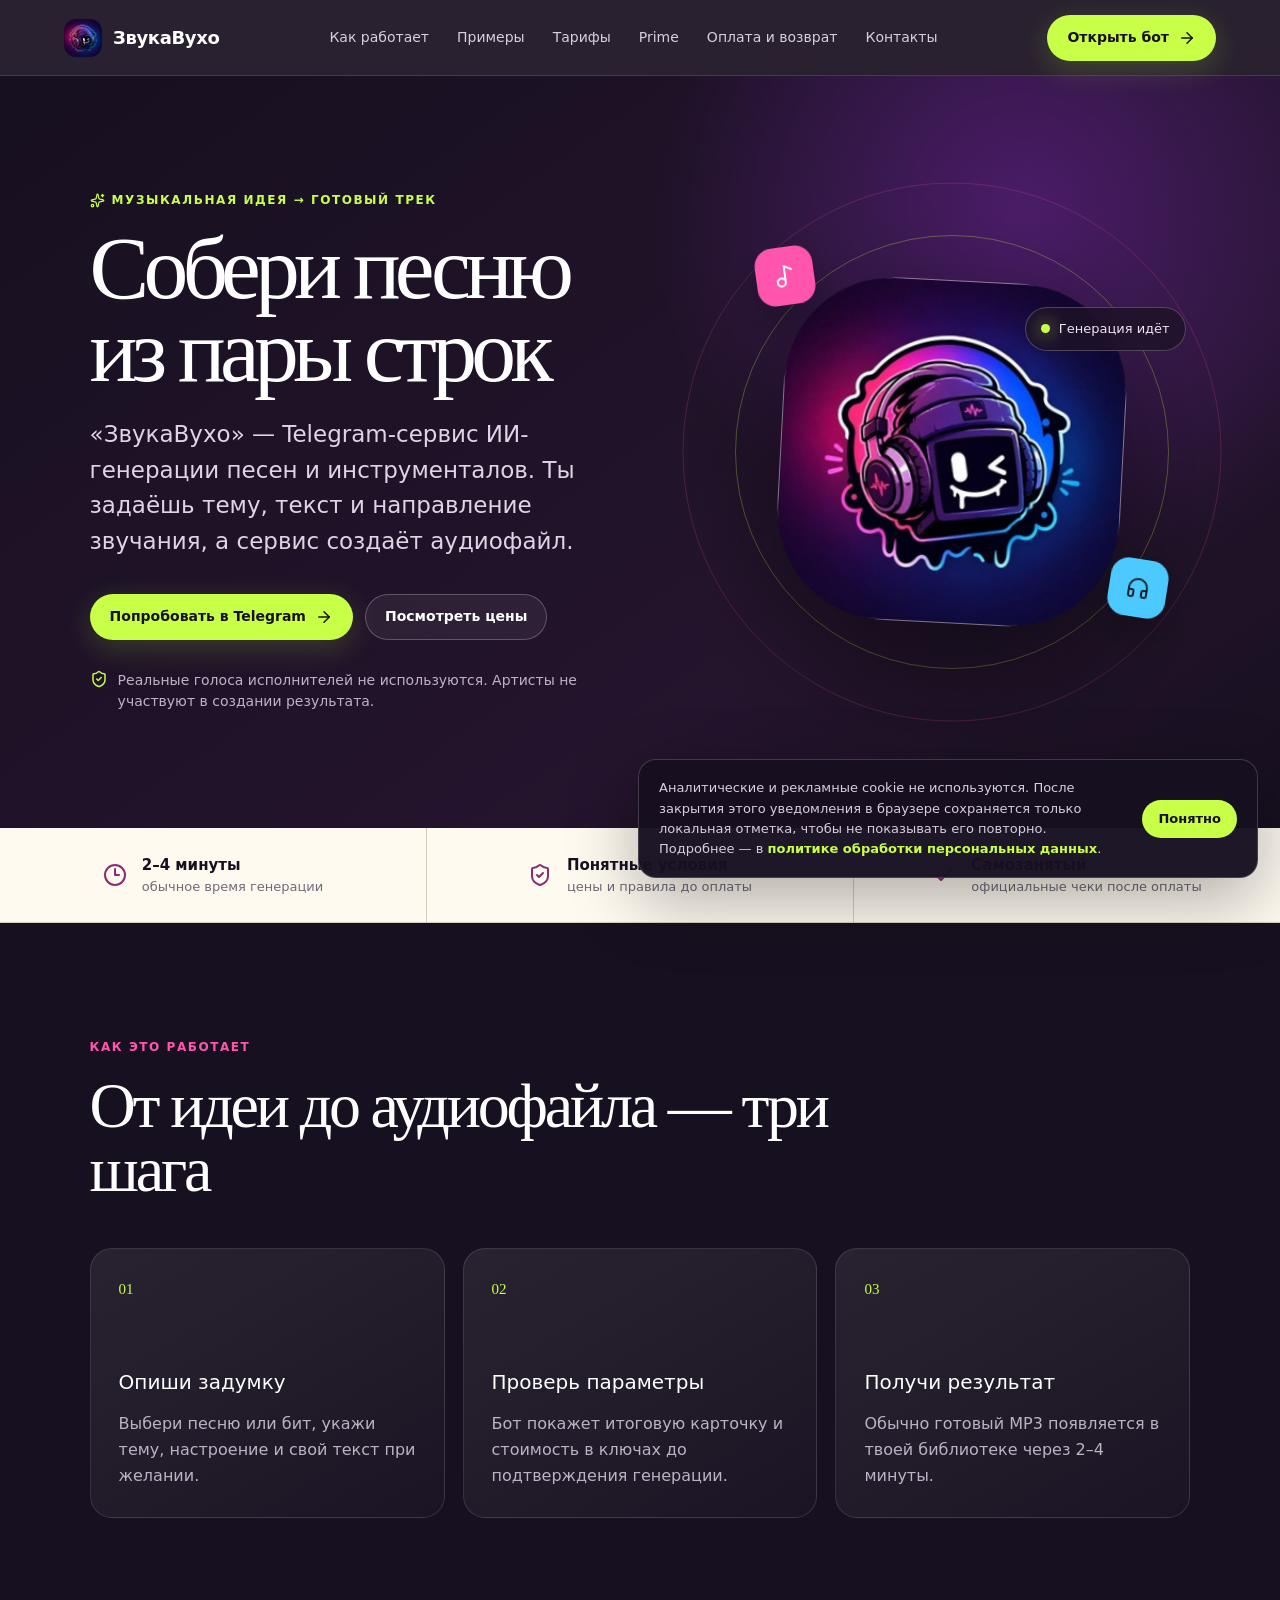
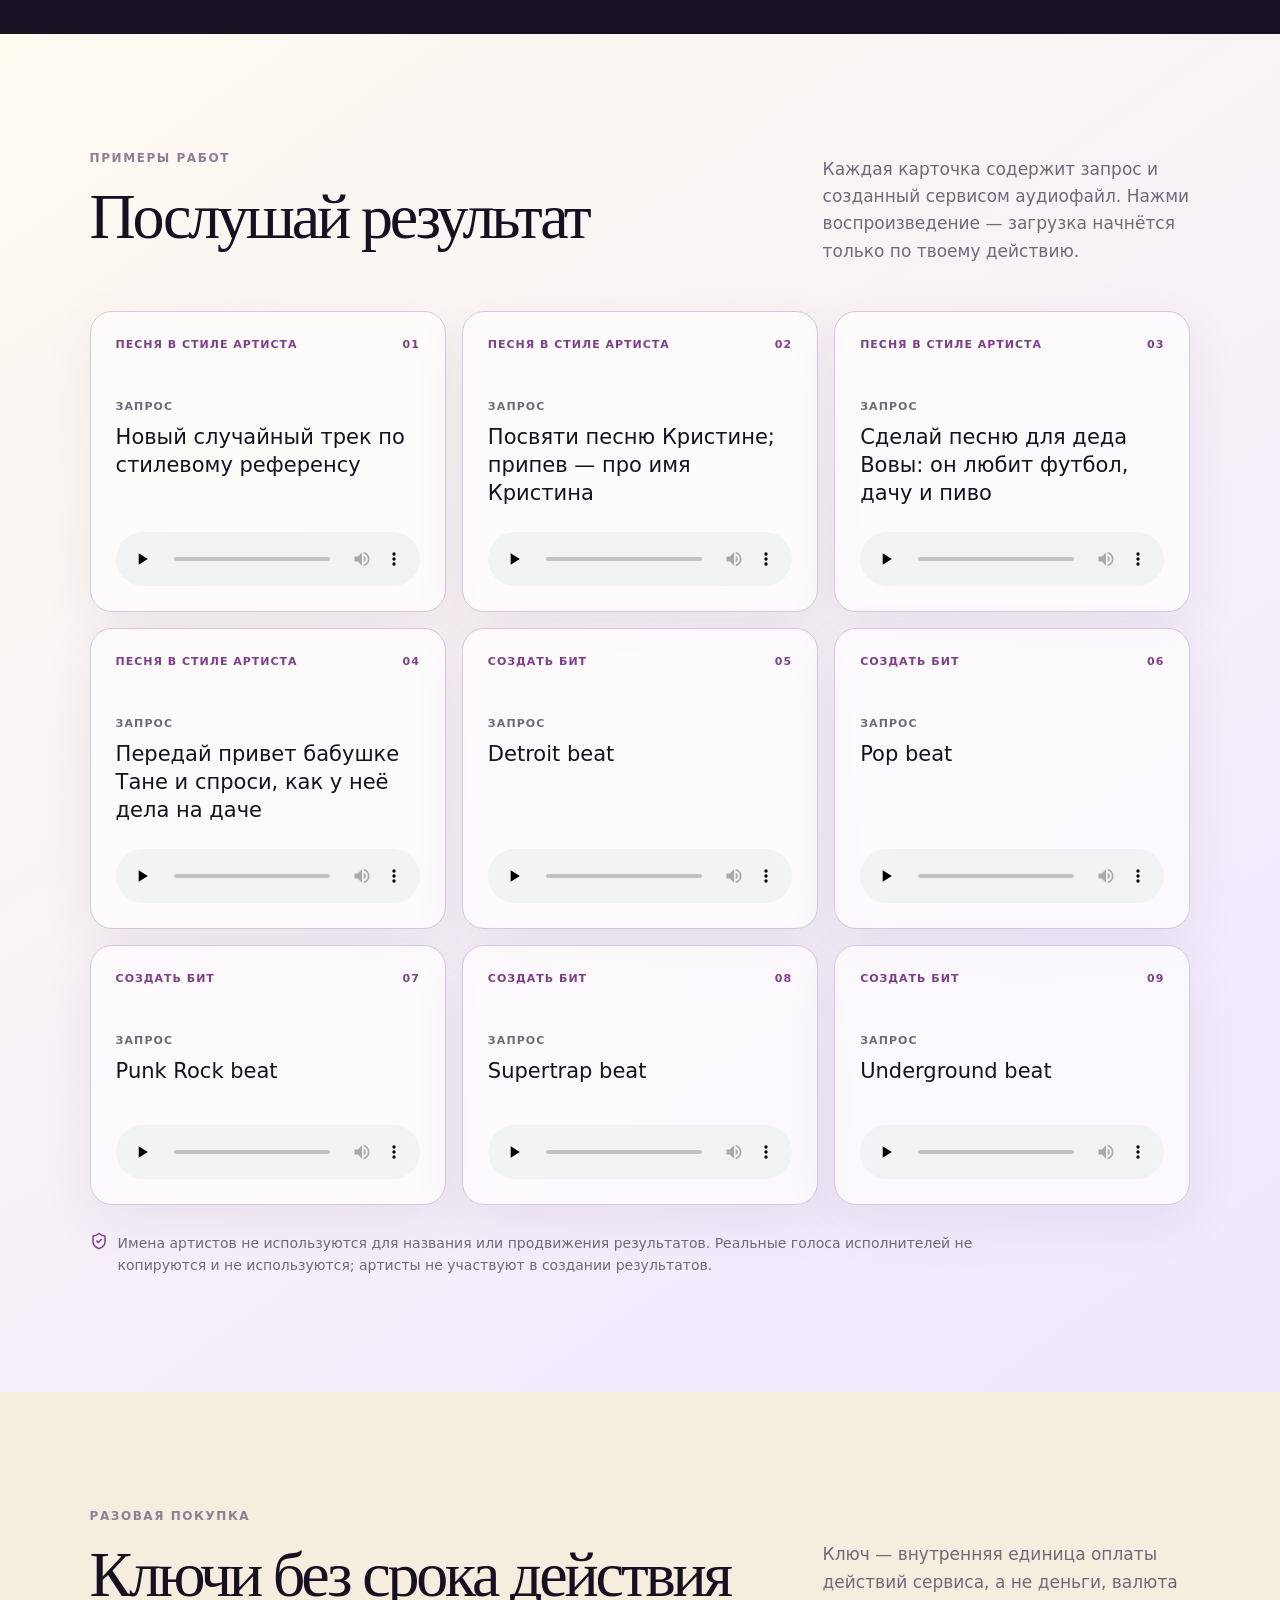
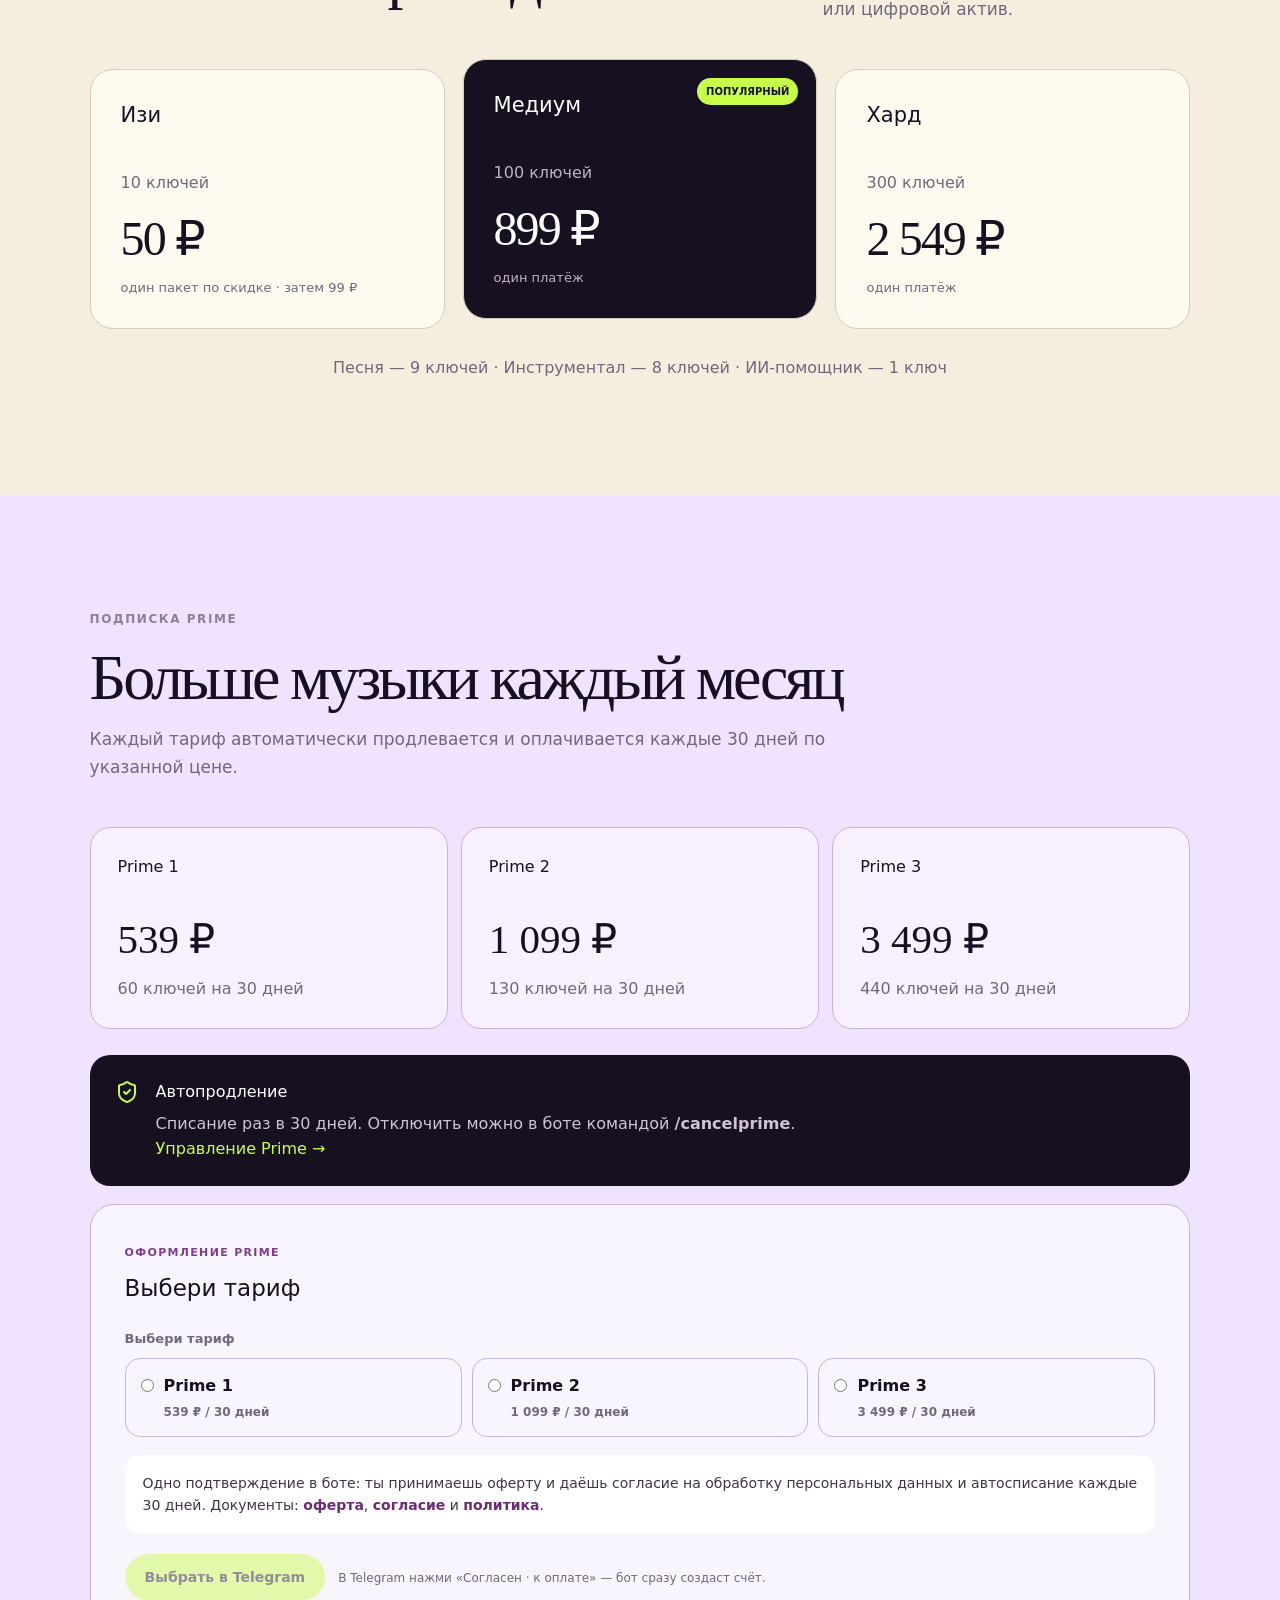
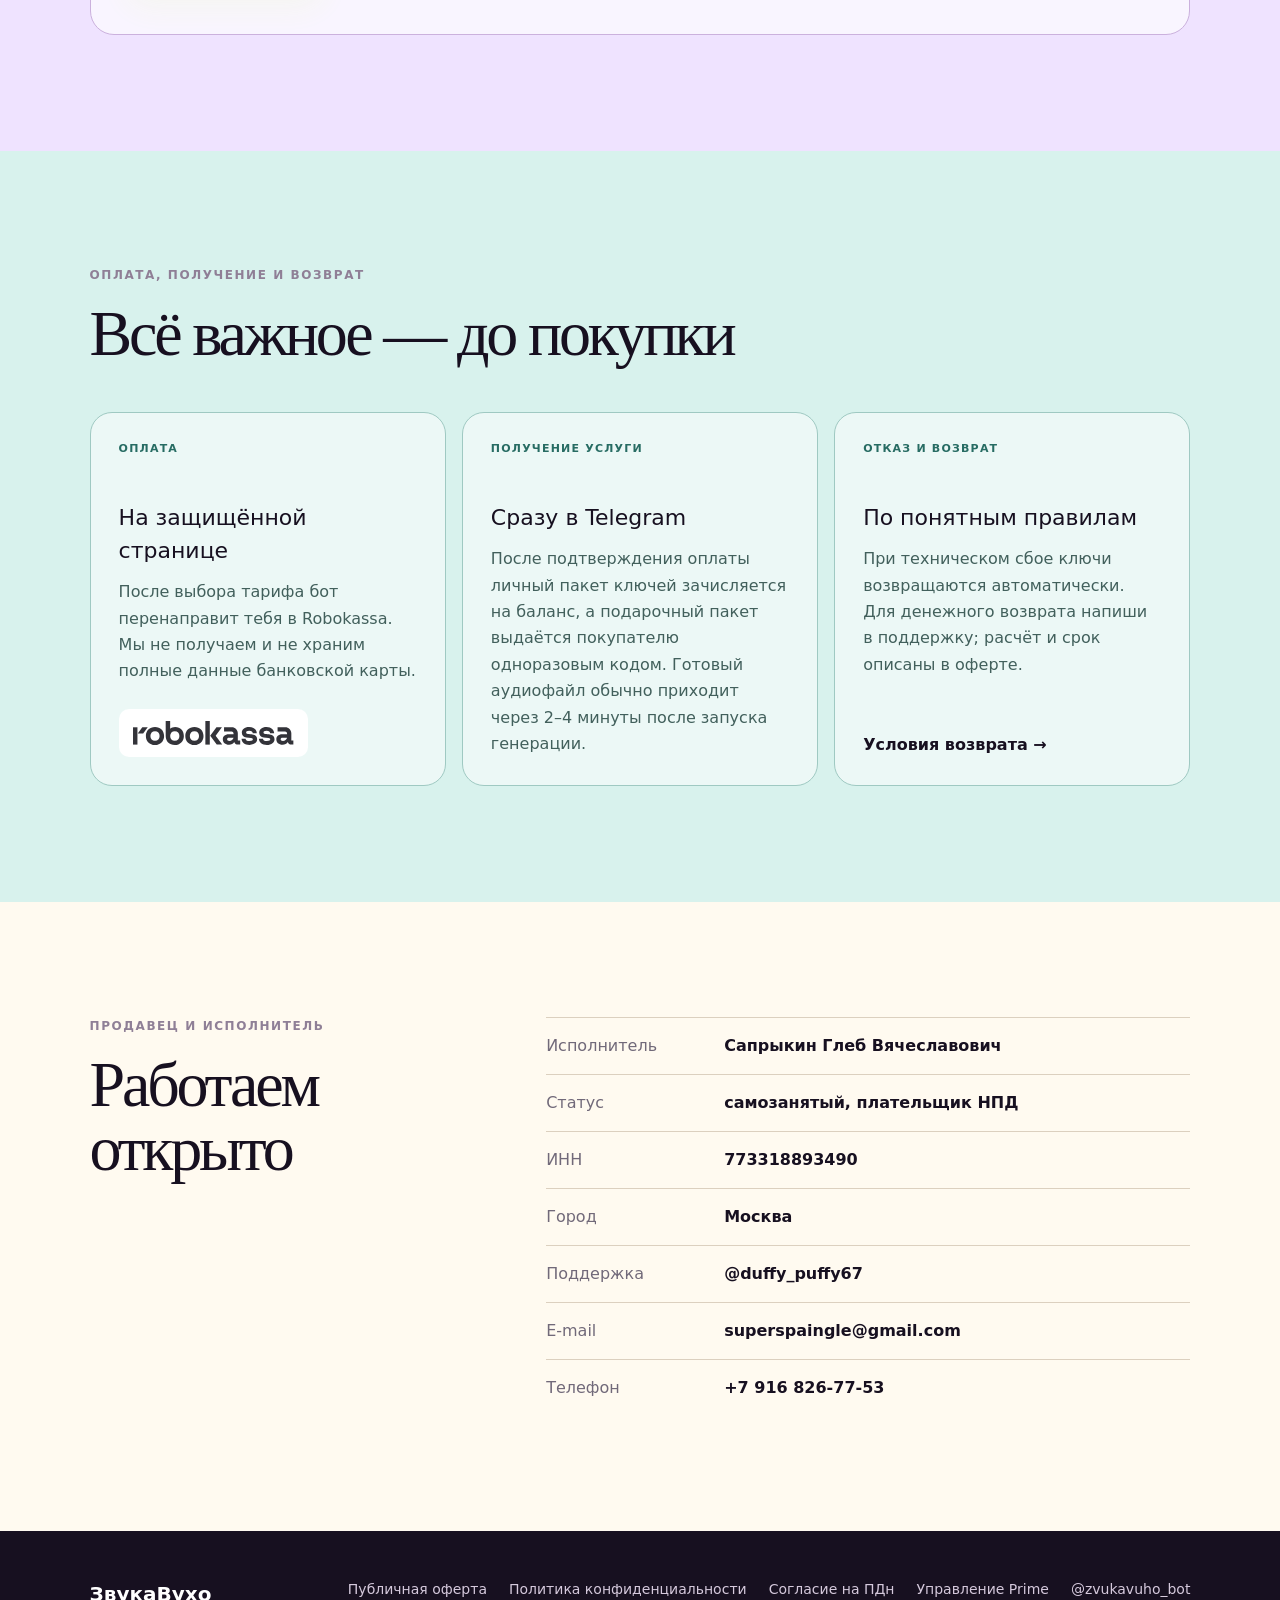
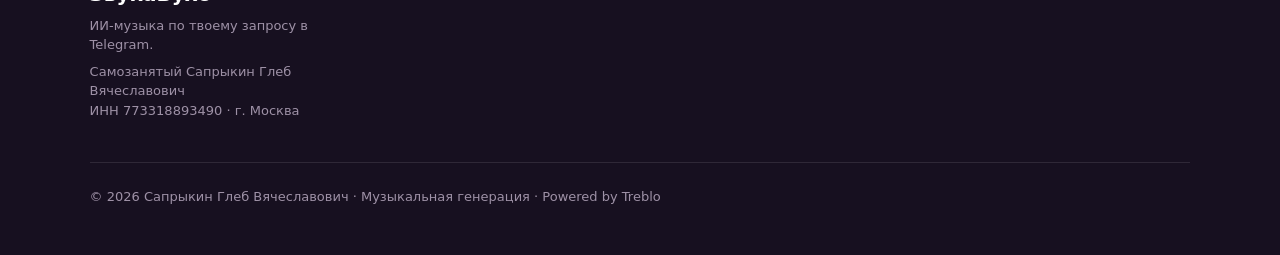
==== commit 80bbfeec: "Publish offer 1.7, gifts and first-purchase pricing" ====
--- a/index.html
+++ b/index.html
@@ -1,2 +1,2 @@
-<!DOCTYPE html><html lang="ru"><head><meta charSet="utf-8"/><meta name="viewport" content="width=device-width, initial-scale=1"/><link rel="stylesheet" href="https://sologle.github.io/zvukavuho-site/_next/static/css/index.CSOq1cr-.css" data-rsc-css-href="https://sologle.github.io/zvukavuho-site/_next/static/css/index.CSOq1cr-.css" data-precedence="vite-rsc/importer-resources"/><link rel="modulepreload" fetchPriority="low" href="https://sologle.github.io/zvukavuho-site/_next/static/chunks/index-CJHf6_tV.js"/><script src="https://sologle.github.io/zvukavuho-site/_next/static/chunks/rolldown-runtime-hePW80VL.js" type="module" async=""></script><script src="https://sologle.github.io/zvukavuho-site/_next/static/chunks/framework-DTZGTDtF.js" type="module" async=""></script><script src="https://sologle.github.io/zvukavuho-site/_next/static/chunks/vinext-CMLYQpYL.js" type="module" async=""></script><link rel="modulepreload" href="https://sologle.github.io/zvukavuho-site/_next/static/chunks/layout-segment-context-9DyUSdQy.js" crossorigin=""/><link rel="modulepreload" href="https://sologle.github.io/zvukavuho-site/_next/static/chunks/cookie-notice-Cu2uodpB.js" crossorigin=""/><link rel="modulepreload" href="https://sologle.github.io/zvukavuho-site/_next/static/chunks/site-config-CQP7uwVa.js" crossorigin=""/><link rel="modulepreload" href="https://sologle.github.io/zvukavuho-site/_next/static/chunks/image-BKY2d6PB.js" crossorigin=""/><link rel="modulepreload" href="https://sologle.github.io/zvukavuho-site/_next/static/chunks/Icon-Blaqac3y.js" crossorigin=""/><link rel="modulepreload" href="https://sologle.github.io/zvukavuho-site/_next/static/chunks/prime-consent-H-EiHNFP.js" crossorigin=""/><title>ЗвукаВухо — ИИ-песни и инструменталы в Telegram</title><meta name="description" content="Создавай песни и инструменталы по своему запросу в Telegram-боте ЗвукаВухо."/><meta property="og:title" content="ЗвукаВухо — преврати идею в песню"/><meta property="og:description" content="ИИ-песни и инструменталы по твоему запросу в Telegram."/><meta property="og:url" content="https://sologle.github.io/zvukavuho-site/"/><meta property="og:type" content="website"/><meta property="og:locale" content="ru_RU"/><meta property="og:image" content="https://sologle.github.io/zvukavuho-site/og.png"/><meta name="twitter:card" content="summary_large_image"/><meta name="twitter:title" content="ЗвукаВухо — преврати идею в песню"/><meta name="twitter:description" content="ИИ-песни и инструменталы по твоему запросу в Telegram."/><meta name="twitter:image" content="https://sologle.github.io/zvukavuho-site/og.png"/><link rel="icon" href="https://sologle.github.io/zvukavuho-site/bot-avatar.jpg"/><link rel="canonical" href="https://sologle.github.io/zvukavuho-site/"/><script>Object.assign(((self[Symbol.for("vinext.navigationRuntime")]??={bootstrap:{routeManifest:null},functions:{}}).bootstrap.rsc??={rsc:[]}),{params:{},nav:{"pathname":"/","searchParams":[]},searchParamsFromBrowser:false})</script><link rel="modulepreload" href="https://sologle.github.io/zvukavuho-site/_next/static/chunks/index-CJHf6_tV.js" />
-</head><body><main><header class="site-header"><a class="brand" href="#top" aria-label="ЗвукаВухо — на главную"><img src="https://sologle.github.io/zvukavuho-site/bot-avatar.jpg" alt="Логотип ЗвукаВухо" width="38" height="38" loading="lazy" decoding="async" data-nimg="1"/><span>ЗвукаВухо</span></a><nav aria-label="Основная навигация"><a href="#how">Как работает</a><a href="#examples">Примеры</a><a href="#prices">Тарифы</a><a href="#prime">Prime</a><a href="#payment">Оплата и возврат</a><a href="#seller">Контакты</a></nav><a class="button button-primary" href="https://t.me/zvukavuho_bot" rel="noreferrer" target="_blank">Открыть бот<svg xmlns="http://www.w3.org/2000/svg" width="18" height="18" viewBox="0 0 24 24" fill="none" stroke="currentColor" stroke-width="2" stroke-linecap="round" stroke-linejoin="round" class="lucide lucide-arrow-right" aria-hidden="true"><path d="M5 12h14"></path><path d="m12 5 7 7-7 7"></path></svg></a></header><section class="hero" id="top"><div class="hero-copy"><p class="eyebrow"><svg xmlns="http://www.w3.org/2000/svg" width="15" height="15" viewBox="0 0 24 24" fill="none" stroke="currentColor" stroke-width="2" stroke-linecap="round" stroke-linejoin="round" class="lucide lucide-sparkles" aria-hidden="true"><path d="M11.017 2.814a1 1 0 0 1 1.966 0l1.051 5.558a2 2 0 0 0 1.594 1.594l5.558 1.051a1 1 0 0 1 0 1.966l-5.558 1.051a2 2 0 0 0-1.594 1.594l-1.051 5.558a1 1 0 0 1-1.966 0l-1.051-5.558a2 2 0 0 0-1.594-1.594l-5.558-1.051a1 1 0 0 1 0-1.966l5.558-1.051a2 2 0 0 0 1.594-1.594z"></path><path d="M20 2v4"></path><path d="M22 4h-4"></path><circle cx="4" cy="20" r="2"></circle></svg> Музыкальная идея → готовый трек</p><h1>Собери песню из пары строк</h1><p class="hero-lead">«ЗвукаВухо» — Telegram-сервис ИИ-генерации песен и инструменталов. Ты задаёшь тему, текст и направление звучания, а сервис создаёт аудиофайл.</p><div class="hero-actions"><a class="button button-primary" href="https://t.me/zvukavuho_bot" rel="noreferrer" target="_blank">Попробовать в Telegram<svg xmlns="http://www.w3.org/2000/svg" width="18" height="18" viewBox="0 0 24 24" fill="none" stroke="currentColor" stroke-width="2" stroke-linecap="round" stroke-linejoin="round" class="lucide lucide-arrow-right" aria-hidden="true"><path d="M5 12h14"></path><path d="m12 5 7 7-7 7"></path></svg></a><a class="button button-secondary" href="#prices">Посмотреть цены</a></div><p class="clean-voice"><svg xmlns="http://www.w3.org/2000/svg" width="18" height="18" viewBox="0 0 24 24" fill="none" stroke="currentColor" stroke-width="2" stroke-linecap="round" stroke-linejoin="round" class="lucide lucide-shield-check" aria-hidden="true"><path d="M20 13c0 5-3.5 7.5-7.66 8.95a1 1 0 0 1-.67-.01C7.5 20.5 4 18 4 13V6a1 1 0 0 1 1-1c2 0 4.5-1.2 6.24-2.72a1.17 1.17 0 0 1 1.52 0C14.51 3.81 17 5 19 5a1 1 0 0 1 1 1z"></path><path d="m9 12 2 2 4-4"></path></svg>Реальные голоса исполнителей не используются. Артисты не участвуют в создании результата.</p></div><div class="hero-art" aria-label="ЗвукаВухо создаёт музыку в Telegram"><div class="sound-orbit orbit-one"></div><div class="sound-orbit orbit-two"></div><div class="avatar-wrap"><img src="https://sologle.github.io/zvukavuho-site/bot-avatar.jpg" alt="Маскот музыкального сервиса ЗвукаВухо" loading="lazy" decoding="async" data-nimg="fill" style="position:absolute;inset:0;width:100%;height:100%;object-fit:cover"/></div><div class="floating-note note-one"><svg xmlns="http://www.w3.org/2000/svg" width="24" height="24" viewBox="0 0 24 24" fill="none" stroke="currentColor" stroke-width="2" stroke-linecap="round" stroke-linejoin="round" class="lucide lucide-music2 lucide-music-2" aria-hidden="true"><circle cx="8" cy="18" r="4"></circle><path d="M12 18V2l7 4"></path></svg></div><div class="floating-note note-two"><svg xmlns="http://www.w3.org/2000/svg" width="24" height="24" viewBox="0 0 24 24" fill="none" stroke="currentColor" stroke-width="2" stroke-linecap="round" stroke-linejoin="round" class="lucide lucide-headphones" aria-hidden="true"><path d="M3 14h3a2 2 0 0 1 2 2v3a2 2 0 0 1-2 2H5a2 2 0 0 1-2-2v-7a9 9 0 0 1 18 0v7a2 2 0 0 1-2 2h-1a2 2 0 0 1-2-2v-3a2 2 0 0 1 2-2h3"></path></svg></div><div class="generation-pill"><span></span> Генерация идёт</div></div></section><section class="trust-strip" aria-label="Основные сведения об услуге"><div><svg xmlns="http://www.w3.org/2000/svg" width="24" height="24" viewBox="0 0 24 24" fill="none" stroke="currentColor" stroke-width="2" stroke-linecap="round" stroke-linejoin="round" class="lucide lucide-clock3 lucide-clock-3" aria-hidden="true"><circle cx="12" cy="12" r="10"></circle><path d="M12 6v6h4"></path></svg><span><strong>2–4 минуты</strong>обычное время генерации</span></div><div><svg xmlns="http://www.w3.org/2000/svg" width="24" height="24" viewBox="0 0 24 24" fill="none" stroke="currentColor" stroke-width="2" stroke-linecap="round" stroke-linejoin="round" class="lucide lucide-shield-check" aria-hidden="true"><path d="M20 13c0 5-3.5 7.5-7.66 8.95a1 1 0 0 1-.67-.01C7.5 20.5 4 18 4 13V6a1 1 0 0 1 1-1c2 0 4.5-1.2 6.24-2.72a1.17 1.17 0 0 1 1.52 0C14.51 3.81 17 5 19 5a1 1 0 0 1 1 1z"></path><path d="m9 12 2 2 4-4"></path></svg><span><strong>Понятные условия</strong>цены и правила до оплаты</span></div><div><svg xmlns="http://www.w3.org/2000/svg" width="24" height="24" viewBox="0 0 24 24" fill="none" stroke="currentColor" stroke-width="2" stroke-linecap="round" stroke-linejoin="round" class="lucide lucide-check" aria-hidden="true"><path d="M20 6 9 17l-5-5"></path></svg><span><strong>Самозанятый</strong>официальные чеки после оплаты</span></div></section><section class="section section-dark" id="how"><div class="section-heading"><p class="eyebrow">Как это работает</p><h2>От идеи до аудиофайла — три шага</h2></div><div class="steps"><article><span>01</span><h3>Опиши задумку</h3><p>Выбери песню или бит, укажи тему, настроение и свой текст при желании.</p></article><article><span>02</span><h3>Проверь параметры</h3><p>Бот покажет итоговую карточку и стоимость в ключах до подтверждения генерации.</p></article><article><span>03</span><h3>Получи результат</h3><p>Обычно готовый MP3 появляется в твоей библиотеке через 2–4 минуты.</p></article></div></section><section class="section examples-section" id="examples"><div class="section-heading split-heading"><div><p class="eyebrow">Примеры работ</p><h2>Послушай результат</h2></div><p>Каждая карточка содержит запрос и созданный сервисом аудиофайл. Нажми воспроизведение — загрузка начнётся только по твоему действию.</p></div><div class="example-grid"><article class="example-card"><div class="example-meta"><span>Песня в стиле артиста</span><span>01</span></div><p class="prompt-label">Запрос</p><h3>Новый случайный трек по стилевому референсу</h3><audio aria-label="Пример: Новый случайный трек по стилевому референсу" controls="" preload="none"><source src="examples/song-300k.mp3" type="audio/mpeg"/>Твой браузер не поддерживает воспроизведение аудио.</audio></article><article class="example-card"><div class="example-meta"><span>Песня в стиле артиста</span><span>02</span></div><p class="prompt-label">Запрос</p><h3>Посвяти песню Кристине; припев — про имя Кристина</h3><audio aria-label="Пример: Посвяти песню Кристине; припев — про имя Кристина" controls="" preload="none"><source src="examples/song-kristina.mp3" type="audio/mpeg"/>Твой браузер не поддерживает воспроизведение аудио.</audio></article><article class="example-card"><div class="example-meta"><span>Песня в стиле артиста</span><span>03</span></div><p class="prompt-label">Запрос</p><h3>Сделай песню для деда Вовы: он любит футбол, дачу и пиво</h3><audio aria-label="Пример: Сделай песню для деда Вовы: он любит футбол, дачу и пиво" controls="" preload="none"><source src="examples/song-ded-vova.mp3" type="audio/mpeg"/>Твой браузер не поддерживает воспроизведение аудио.</audio></article><article class="example-card"><div class="example-meta"><span>Песня в стиле артиста</span><span>04</span></div><p class="prompt-label">Запрос</p><h3>Передай привет бабушке Тане и спроси, как у неё дела на даче</h3><audio aria-label="Пример: Передай привет бабушке Тане и спроси, как у неё дела на даче" controls="" preload="none"><source src="examples/song-babushka-tanya.mp3" type="audio/mpeg"/>Твой браузер не поддерживает воспроизведение аудио.</audio></article><article class="example-card"><div class="example-meta"><span>Создать бит</span><span>05</span></div><p class="prompt-label">Запрос</p><h3>Detroit beat</h3><audio aria-label="Пример: Detroit beat" controls="" preload="none"><source src="examples/detroit.mp3" type="audio/mpeg"/>Твой браузер не поддерживает воспроизведение аудио.</audio></article><article class="example-card"><div class="example-meta"><span>Создать бит</span><span>06</span></div><p class="prompt-label">Запрос</p><h3>Pop beat</h3><audio aria-label="Пример: Pop beat" controls="" preload="none"><source src="examples/pop.mp3" type="audio/mpeg"/>Твой браузер не поддерживает воспроизведение аудио.</audio></article><article class="example-card"><div class="example-meta"><span>Создать бит</span><span>07</span></div><p class="prompt-label">Запрос</p><h3>Punk Rock beat</h3><audio aria-label="Пример: Punk Rock beat" controls="" preload="none"><source src="examples/punk-rock.mp3" type="audio/mpeg"/>Твой браузер не поддерживает воспроизведение аудио.</audio></article><article class="example-card"><div class="example-meta"><span>Создать бит</span><span>08</span></div><p class="prompt-label">Запрос</p><h3>Supertrap beat</h3><audio aria-label="Пример: Supertrap beat" controls="" preload="none"><source src="examples/supertrap.mp3" type="audio/mpeg"/>Твой браузер не поддерживает воспроизведение аудио.</audio></article><article class="example-card"><div class="example-meta"><span>Создать бит</span><span>09</span></div><p class="prompt-label">Запрос</p><h3>Underground beat</h3><audio aria-label="Пример: Underground beat" controls="" preload="none"><source src="examples/underground.mp3" type="audio/mpeg"/>Твой браузер не поддерживает воспроизведение аудио.</audio></article></div><p class="example-disclaimer"><svg xmlns="http://www.w3.org/2000/svg" width="18" height="18" viewBox="0 0 24 24" fill="none" stroke="currentColor" stroke-width="2" stroke-linecap="round" stroke-linejoin="round" class="lucide lucide-shield-check" aria-hidden="true"><path d="M20 13c0 5-3.5 7.5-7.66 8.95a1 1 0 0 1-.67-.01C7.5 20.5 4 18 4 13V6a1 1 0 0 1 1-1c2 0 4.5-1.2 6.24-2.72a1.17 1.17 0 0 1 1.52 0C14.51 3.81 17 5 19 5a1 1 0 0 1 1 1z"></path><path d="m9 12 2 2 4-4"></path></svg>Имена артистов не используются для названия или продвижения результатов. Реальные голоса исполнителей не копируются и не используются; артисты не участвуют в создании результатов.</p></section><section class="section paper-section" id="prices"><div class="section-heading split-heading"><div><p class="eyebrow">Разовая покупка</p><h2>Ключи без срока действия</h2></div><p>Ключ — внутренняя единица оплаты действий сервиса, а не деньги, валюта или цифровой актив.</p></div><div class="price-grid"><article class="price-card"><h3>Изи</h3><p class="keys">10 ключей</p><p class="price">99 ₽</p><p class="price-note">один платёж</p></article><article class="price-card featured"><span class="tag">Популярный</span><h3>Медиум</h3><p class="keys">100 ключей</p><p class="price">899 ₽</p><p class="price-note">один платёж</p></article><article class="price-card"><h3>Хард</h3><p class="keys">300 ключей</p><p class="price">2 549 ₽</p><p class="price-note">один платёж</p></article></div><p class="cost-note">Песня — 9 ключей · Инструментал — 8 ключей · ИИ-помощник — 1 ключ</p></section><section class="section prime-section" id="prime"><div class="section-heading"><p class="eyebrow">Подписка Prime</p><h2>Больше музыки каждый месяц</h2><p>Каждый тариф автоматически продлевается и оплачивается каждые 30 дней по указанной цене.</p></div><div class="prime-grid"><article><h3>Prime 1</h3><strong>539 ₽</strong><p>60 ключей<!-- --> на 30 дней</p></article><article><h3>Prime 2</h3><strong>1 099 ₽</strong><p>130 ключей<!-- --> на 30 дней</p></article><article><h3>Prime 3</h3><strong>3 499 ₽</strong><p>440 ключей<!-- --> на 30 дней</p></article></div><div class="recurring-notice"><svg xmlns="http://www.w3.org/2000/svg" width="24" height="24" viewBox="0 0 24 24" fill="none" stroke="currentColor" stroke-width="2" stroke-linecap="round" stroke-linejoin="round" class="lucide lucide-shield-check" aria-hidden="true"><path d="M20 13c0 5-3.5 7.5-7.66 8.95a1 1 0 0 1-.67-.01C7.5 20.5 4 18 4 13V6a1 1 0 0 1 1-1c2 0 4.5-1.2 6.24-2.72a1.17 1.17 0 0 1 1.52 0C14.51 3.81 17 5 19 5a1 1 0 0 1 1 1z"></path><path d="m9 12 2 2 4-4"></path></svg><div><h3>Автопродление</h3><p>Списание раз в 30 дней. Отключить можно в боте командой <strong>/cancelprime</strong>.</p><a href="https://sologle.github.io/zvukavuho-site/subscription/cancel/">Управление Prime →</a></div></div><div class="consent-card"><div class="consent-heading"><span>Оформление Prime</span><h3>Выбери тариф</h3></div><fieldset class="consent-plans"><legend>Выбери тариф</legend><label><input type="radio" name="prime-tier"/><span>Prime 1</span><strong>539 ₽<!-- --> / 30 дней</strong></label><label><input type="radio" name="prime-tier"/><span>Prime 2</span><strong>1 099 ₽<!-- --> / 30 дней</strong></label><label><input type="radio" name="prime-tier"/><span>Prime 3</span><strong>3 499 ₽<!-- --> / 30 дней</strong></label></fieldset><div class="consent-summary">Одно подтверждение в боте: ты принимаешь оферту и даёшь согласие на обработку персональных данных и автосписание каждые 30 дней. Документы:<!-- --> <a href="https://sologle.github.io/zvukavuho-site/offer/">оферта</a>,<!-- --> <a href="https://sologle.github.io/zvukavuho-site/consent/">согласие</a> и<!-- --> <a href="https://sologle.github.io/zvukavuho-site/privacy/">политика</a>.</div><button class="button button-primary" disabled="" type="button">Выбрать в Telegram</button><p>В Telegram нажми «Согласен · к оплате» — бот сразу создаст счёт.</p></div></section><section class="section payment-section" id="payment"><div class="section-heading"><p class="eyebrow">Оплата, получение и возврат</p><h2>Всё важное — до покупки</h2></div><div class="service-cards"><article><span>Оплата</span><h3>На защищённой странице</h3><p>После выбора тарифа бот перенаправит тебя в Robokassa. Мы не получаем и не храним полные данные банковской карты.</p><a class="provider-link" href="https://robokassa.com/" rel="noreferrer" target="_blank"><img src="https://sologle.github.io/zvukavuho-site/robokassa.svg" alt="Robokassa" width="161" height="24" loading="lazy" decoding="async" data-nimg="1"/></a></article><article><span>Получение услуги</span><h3>Сразу в Telegram</h3><p>После подтверждения оплаты пакет ключей доставляется автоматически на баланс. Готовый аудиофайл обычно приходит через 2–4 минуты после запуска генерации.</p></article><article><span>Отказ и возврат</span><h3>По понятным правилам</h3><p>При техническом сбое ключи возвращаются автоматически. Для денежного возврата напиши в поддержку; расчёт и срок описаны в оферте.</p><a href="https://sologle.github.io/zvukavuho-site/offer/#refunds">Условия возврата →</a></article></div></section><section class="seller section" id="seller"><div><p class="eyebrow">Продавец и исполнитель</p><h2>Работаем открыто</h2></div><dl><div><dt>Исполнитель</dt><dd>Сапрыкин Глеб Вячеславович</dd></div><div><dt>Статус</dt><dd>самозанятый, плательщик НПД</dd></div><div><dt>ИНН</dt><dd>773318893490</dd></div><div><dt>Город</dt><dd>Москва</dd></div><div><dt>Поддержка</dt><dd><a href="https://t.me/duffy_puffy67">@duffy_puffy67</a></dd></div><div><dt>E-mail</dt><dd><a href="mailto:superspaingle@gmail.com">superspaingle@gmail.com</a></dd></div><div><dt>Телефон</dt><dd><a href="tel:+79168267753">+7 916 826-77-53</a></dd></div></dl></section><footer><div><strong>ЗвукаВухо</strong><p>ИИ-музыка по твоему запросу в Telegram.</p><p>Самозанятый Сапрыкин Глеб Вячеславович<br/>ИНН 773318893490 · г. Москва</p></div><div class="footer-links"><a href="https://sologle.github.io/zvukavuho-site/offer/">Публичная оферта</a><a href="https://sologle.github.io/zvukavuho-site/privacy/">Политика конфиденциальности</a><a href="https://sologle.github.io/zvukavuho-site/consent/">Согласие на ПДн</a><a href="https://sologle.github.io/zvukavuho-site/subscription/cancel/">Управление Prime</a><a href="https://t.me/zvukavuho_bot">@zvukavuho_bot</a></div><p>© 2026 Сапрыкин Глеб Вячеславович · Музыкальная генерация · <a href="https://treblo.com" rel="noreferrer" target="_blank">Powered by Treblo</a></p></footer></main><script type="module" src="https://sologle.github.io/zvukavuho-site/_next/static/chunks/index-CJHf6_tV.js" id="_R_" async=""></script><script>((self[Symbol.for("vinext.navigationRuntime")]??={bootstrap:{routeManifest:null},functions:{}}).bootstrap.rsc??={rsc:[]}).rsc.push("0:{\"page:/\":\"$L1\",\"layout:/\":\"$L2\",\"route:/\":\"$L3\",\"__route\":\"route:/\",\"__interceptionContext\":null,\"__layoutIds\":[\"layout:/\"],\"__rootLayout\":\"/\",\"__bfcacheSegmentIdentities\":{\"layout:/\":\"[\\\"layout\\\",\\\"layout:/\\\",\\\"root-boundary:/\\\",\\\"\\\"]\",\"page:/\":\"[\\\"page\\\",\\\"page:/\\\",\\\"root-boundary:/\\\",\\\"\\\"]\"},\"__srcPage\":[\"page\"],\"__layoutFlags\":{\"layout:/\":\"s\"},\"__artifactCompatibility\":{\"schemaVersion\":1,\"graphVersion\":\"app-route-graph:1177fd80f83fa7b0\",\"deploymentVersion\":\"7633fe2f-eee7-41b9-80f6-9bd27a86c749\",\"appElementsSchemaVersion\":1,\"rscPayloadSchemaVersion\":1,\"rootBoundaryId\":\"/\",\"renderEpoch\":null}}\n")</script><script>((self[Symbol.for("vinext.navigationRuntime")]??={bootstrap:{routeManifest:null},functions:{}}).bootstrap.rsc??={rsc:[]}).rsc.push("4:I[\"10249c637a8d\",[],\"Children\",1]\n")</script><script>((self[Symbol.for("vinext.navigationRuntime")]??={bootstrap:{routeManifest:null},functions:{}}).bootstrap.rsc??={rsc:[]}).rsc.push("5:I[\"c6a17f282fa5\",[],\"CookieNotice\",1]\n")</script><script>((self[Symbol.for("vinext.navigationRuntime")]??={bootstrap:{routeManifest:null},functions:{}}).bootstrap.rsc??={rsc:[]}).rsc.push("6:I[\"ddb02ef0c7a6\",[],\"GlobalErrorBoundary\",1]\n")</script><script>((self[Symbol.for("vinext.navigationRuntime")]??={bootstrap:{routeManifest:null},functions:{}}).bootstrap.rsc??={rsc:[]}).rsc.push("7:I[\"752312c27015\",[],\"default\",1]\n")</script><script>((self[Symbol.for("vinext.navigationRuntime")]??={bootstrap:{routeManifest:null},functions:{}}).bootstrap.rsc??={rsc:[]}).rsc.push("8:I[\"ddb02ef0c7a6\",[],\"ErrorBoundary\",1]\n")</script><script>((self[Symbol.for("vinext.navigationRuntime")]??={bootstrap:{routeManifest:null},functions:{}}).bootstrap.rsc??={rsc:[]}).rsc.push("9:I[\"0505408be538\",[],\"LayoutSegmentProvider\",1]\n")</script><script>((self[Symbol.for("vinext.navigationRuntime")]??={bootstrap:{routeManifest:null},functions:{}}).bootstrap.rsc??={rsc:[]}).rsc.push("a:I[\"10249c637a8d\",[],\"Slot\",1]\n")</script><script>((self[Symbol.for("vinext.navigationRuntime")]??={bootstrap:{routeManifest:null},functions:{}}).bootstrap.rsc??={rsc:[]}).rsc.push("b:I[\"ddb02ef0c7a6\",[],\"NotFoundBoundary\",1]\n")</script><script>((self[Symbol.for("vinext.navigationRuntime")]??={bootstrap:{routeManifest:null},functions:{}}).bootstrap.rsc??={rsc:[]}).rsc.push("c:I[\"8afd54b44c21\",[],\"AppRouterScrollTarget\",1]\n")</script><script>((self[Symbol.for("vinext.navigationRuntime")]??={bootstrap:{routeManifest:null},functions:{}}).bootstrap.rsc??={rsc:[]}).rsc.push("d:I[\"ddb02ef0c7a6\",[],\"RedirectBoundary\",1]\n")</script><script>((self[Symbol.for("vinext.navigationRuntime")]??={bootstrap:{routeManifest:null},functions:{}}).bootstrap.rsc??={rsc:[]}).rsc.push(":HL[\"https://sologle.github.io/zvukavuho-site/_next/static/css/index.CSOq1cr-.css\",\"style\"     ]\n")</script><script>((self[Symbol.for("vinext.navigationRuntime")]??={bootstrap:{routeManifest:null},functions:{}}).bootstrap.rsc??={rsc:[]}).rsc.push("2:[[[\"$\",\"link\",\"css:https://sologle.github.io/zvukavuho-site/_next/static/css/index.CSOq1cr-.css\",{\"rel\":\"stylesheet\",\"precedence\":\"vite-rsc/importer-resources\",\"href\":\"https://sologle.github.io/zvukavuho-site/_next/static/css/index.CSOq1cr-.css\",\"data-rsc-css-href\":\"https://sologle.github.io/zvukavuho-site/_next/static/css/index.CSOq1cr-.css\"}],\"$undefined\"],[\"$\",\"html\",null,{\"lang\":\"ru\",\"children\":[\"$\",\"body\",null,{\"children\":[[\"$\",\"$L4\",null,{}],[\"$\",\"$L5\",null,{}]]}]}]]\n")</script><script>((self[Symbol.for("vinext.navigationRuntime")]??={bootstrap:{routeManifest:null},functions:{}}).bootstrap.rsc??={rsc:[]}).rsc.push("3:[[[\"$\",\"meta\",null,{\"charSet\":\"utf-8\"}],[[\"$\",\"title\",\"0\",{\"children\":\"ЗвукаВухо — ИИ-песни и инструменталы в Telegram\"}],[\"$\",\"meta\",\"1\",{\"name\":\"description\",\"content\":\"Создавай песни и инструменталы по своему запросу в Telegram-боте ЗвукаВухо.\"}],[\"$\",\"meta\",\"2\",{\"property\":\"og:title\",\"content\":\"ЗвукаВухо — преврати идею в песню\"}],[\"$\",\"meta\",\"3\",{\"property\":\"og:description\",\"content\":\"ИИ-песни и инструменталы по твоему запросу в Telegram.\"}],[\"$\",\"meta\",\"4\",{\"property\":\"og:url\",\"content\":\"https://sologle.github.io/zvukavuho-site/\"}],[\"$\",\"meta\",\"5\",{\"property\":\"og:type\",\"content\":\"website\"}],[\"$\",\"meta\",\"6\",{\"property\":\"og:locale\",\"content\":\"ru_RU\"}],[\"$\",\"meta\",\"7\",{\"property\":\"og:image\",\"content\":\"https://sologle.github.io/zvukavuho-site/og.png\"}],[\"$\",\"meta\",\"8\",{\"name\":\"twitter:card\",\"content\":\"summary_large_image\"}],[\"$\",\"meta\",\"9\",{\"name\":\"twitter:title\",\"content\":\"ЗвукаВухо — преврати идею в песню\"}],[\"$\",\"meta\",\"10\",{\"name\":\"twitter:description\",\"content\":\"ИИ-песни и инструменталы по твоему запросу в Telegram.\"}],[\"$\",\"meta\",\"11\",{\"name\":\"twitter:image\",\"content\":\"https://sologle.github.io/zvukavuho-site/og.png\"}],[\"$\",\"link\",\"12\",{\"data-vinext-streamed-icon\":\"$undefined\",\"rel\":\"icon\",\"href\":\"https://sologle.github.io/zvukavuho-site/bot-avatar.jpg\",\"type\":\"$undefined\",\"sizes\":\"$undefined\",\"color\":\"$undefined\",\"media\":\"$undefined\",\"fetchPriority\":\"$undefined\"}],[\"$\",\"link\",\"13\",{\"rel\":\"canonical\",\"href\":\"https://sologle.github.io/zvukavuho-site/\"}]],[[\"$\",\"meta\",\"0\",{\"name\":\"viewport\",\"content\":\"width=device-width, initial-scale=1\"}]]],[\"$\",\"$L6\",null,{\"fallback\":\"$7\",\"children\":[\"$\",\"$L8\",null,{\"fallback\":\"$7\",\"children\":[\"$\",\"$L9\",null,{\"providerId\":\"layout:/\",\"segmentMap\":{\"children\":[]},\"children\":[\"$\",\"$La\",null,{\"id\":\"layout:/\",\"parallelSlots\":\"$undefined\",\"children\":[\"$\",\"$Lb\",null,{\"resetKey\":\"\",\"fallback\":[[\"$\",\"title\",null,{\"children\":\"404: This page could not be found.\"}],[\"$\",\"div\",null,{\"style\":{\"fontFamily\":\"system-ui,\\\"Segoe UI\\\",Roboto,Helvetica,Arial,sans-serif,\\\"Apple Color Emoji\\\",\\\"Segoe UI Emoji\\\"\",\"height\":\"100vh\",\"textAlign\":\"center\",\"display\":\"flex\",\"flexDirection\":\"column\",\"alignItems\":\"center\",\"justifyContent\":\"center\"},\"children\":[\"$\",\"div\",null,{\"children\":[[\"$\",\"style\",null,{\"dangerouslySetInnerHTML\":{\"__html\":\"body{color:#000;background:#fff;margin:0}.next-error-h1{border-right:1px solid rgba(0,0,0,.3)}@media (prefers-color-scheme:dark){body{color:#fff;background:#000}.next-error-h1{border-right:1px solid rgba(255,255,255,.3)}}\"}}],[\"$\",\"h1\",null,{\"className\":\"next-error-h1\",\"style\":{\"display\":\"inline-block\",\"margin\":\"0 20px 0 0\",\"padding\":\"0 23px 0 0\",\"fontSize\":24,\"fontWeight\":500,\"verticalAlign\":\"top\",\"lineHeight\":\"49px\"},\"children\":404}],[\"$\",\"div\",null,{\"style\":{\"display\":\"inline-block\"},\"children\":[\"$\",\"h2\",null,{\"style\":{\"fontSize\":14,\"fontWeight\":400,\"lineHeight\":\"49px\",\"margin\":0},\"children\":\"This page could not be found.\"}]}]]}]}]],\"children\":[\"$\",\"$Lc\",null,{\"children\":[\"$\",\"$Ld\",null,{\"children\":[[\"$\",\"$L9\",null,{\"providerId\":\"page:/\",\"segmentMap\":{\"children\":[\"__PAGE__\"]},\"children\":[\"$\",\"$La\",null,{\"id\":\"page:/\"}]}],null]}]}]}]}]}]}]}],null,null]\n")</script><script>((self[Symbol.for("vinext.navigationRuntime")]??={bootstrap:{routeManifest:null},functions:{}}).bootstrap.rsc??={rsc:[]}).rsc.push("e:I[\"9fb86276be8f\",[],\"default\",1]\n")</script><script>((self[Symbol.for("vinext.navigationRuntime")]??={bootstrap:{routeManifest:null},functions:{}}).bootstrap.rsc??={rsc:[]}).rsc.push("f:I[\"bcebccf00a9c\",[],\"default\",1]\n")</script><script>((self[Symbol.for("vinext.navigationRuntime")]??={bootstrap:{routeManifest:null},functions:{}}).bootstrap.rsc??={rsc:[]}).rsc.push("1:[\"$\",\"main\",null,{\"children\":[[\"$\",\"header\",null,{\"className\":\"site-header\",\"children\":[[\"$\",\"a\",null,{\"className\":\"brand\",\"href\":\"#top\",\"aria-label\":\"ЗвукаВухо — на главную\",\"children\":[[\"$\",\"$Le\",null,{\"alt\":\"Логотип ЗвукаВухо\",\"height\":38,\"src\":\"https://sologle.github.io/zvukavuho-site/bot-avatar.jpg\",\"width\":38}],[\"$\",\"span\",null,{\"children\":\"ЗвукаВухо\"}]]}],[\"$\",\"nav\",null,{\"aria-label\":\"Основная навигация\",\"children\":[[\"$\",\"a\",null,{\"href\":\"#how\",\"children\":\"Как работает\"}],[\"$\",\"a\",null,{\"href\":\"#examples\",\"children\":\"Примеры\"}],[\"$\",\"a\",null,{\"href\":\"#prices\",\"children\":\"Тарифы\"}],[\"$\",\"a\",null,{\"href\":\"#prime\",\"children\":\"Prime\"}],[\"$\",\"a\",null,{\"href\":\"#payment\",\"children\":\"Оплата и возврат\"}],[\"$\",\"a\",null,{\"href\":\"#seller\",\"children\":\"Контакты\"}]]}],[\"$\",\"a\",null,{\"className\":\"button button-primary\",\"href\":\"https://t.me/zvukavuho_bot\",\"rel\":\"noreferrer\",\"target\":\"_blank\",\"children\":[\"Открыть бот\",[\"$\",\"$Lf\",null,{\"ref\":\"$undefined\",\"iconNode\":[[\"path\",{\"d\":\"M5 12h14\",\"key\":\"1ays0h\"}],[\"path\",{\"d\":\"m12 5 7 7-7 7\",\"key\":\"xquz4c\"}]],\"className\":\"lucide-arrow-right\",\"aria-hidden\":\"true\",\"size\":18}]]}]]}],[\"$\",\"section\",null,{\"className\":\"hero\",\"id\":\"top\",\"children\":[[\"$\",\"div\",null,{\"className\":\"hero-copy\",\"children\":[[\"$\",\"p\",null,{\"className\":\"eyebrow\",\"children\":[[\"$\",\"$Lf\",null,{\"ref\":\"$undefined\",\"iconNode\":[[\"path\",{\"d\":\"M11.017 2.814a1 1 0 0 1 1.966 0l1.051 5.558a2 2 0 0 0 1.594 1.594l5.558 1.051a1 1 0 0 1 0 1.966l-5.558 1.051a2 2 0 0 0-1.594 1.594l-1.051 5.558a1 1 0 0 1-1.966 0l-1.051-5.558a2 2 0 0 0-1.594-1.594l-5.558-1.051a1 1 0 0 1 0-1.966l5.558-1.051a2 2 0 0 0 1.594-1.594z\",\"key\":\"1s2grr\"}],[\"path\",{\"d\":\"M20 2v4\",\"key\":\"1rf3ol\"}],[\"path\",{\"d\":\"M22 4h-4\",\"key\":\"gwowj6\"}],[\"circle\",{\"cx\":\"4\",\"cy\":\"20\",\"r\":\"2\",\"key\":\"6kqj1y\"}]],\"className\":\"lucide-sparkles\",\"size\":15}],\" Музыкальная идея → готовый трек\"]}],[\"$\",\"h1\",null,{\"children\":\"Собери песню из пары строк\"}],[\"$\",\"p\",null,{\"className\":\"hero-lead\",\"children\":\"«ЗвукаВухо» — Telegram-сервис ИИ-генерации песен и инструменталов. Ты задаёшь тему, текст и направление звучания, а сервис создаёт аудиофайл.\"}],[\"$\",\"div\",null,{\"className\":\"hero-actions\",\"children\":[[\"$\",\"a\",null,{\"className\":\"button button-primary\",\"href\":\"https://t.me/zvukavuho_bot\",\"rel\":\"noreferrer\",\"target\":\"_blank\",\"children\":[\"Попробовать в Telegram\",[\"$\",\"$Lf\",null,{\"ref\":\"$undefined\",\"iconNode\":\"$1:props:children:0:props:children:2:props:children:1:props:iconNode\",\"className\":\"lucide-arrow-right\",\"aria-hidden\":\"true\",\"size\":18}]]}],[\"$\",\"a\",null,{\"className\":\"button button-secondary\",\"href\":\"#prices\",\"children\":\"Посмотреть цены\"}]]}],[\"$\",\"p\",null,{\"className\":\"clean-voice\",\"children\":[[\"$\",\"$Lf\",null,{\"ref\":\"$undefined\",\"iconNode\":[[\"path\",{\"d\":\"M20 13c0 5-3.5 7.5-7.66 8.95a1 1 0 0 1-.67-.01C7.5 20.5 4 18 4 13V6a1 1 0 0 1 1-1c2 0 4.5-1.2 6.24-2.72a1.17 1.17 0 0 1 1.52 0C14.51 3.81 17 5 19 5a1 1 0 0 1 1 1z\",\"key\":\"oel41y\"}],[\"path\",{\"d\":\"m9 12 2 2 4-4\",\"key\":\"dzmm74\"}]],\"className\":\"lucide-shield-check\",\"aria-hidden\":\"true\",\"size\":18}],\"Реальные голоса исполнителей не используются. Артисты не участвуют в создании результата.\"]}]]}],[\"$\",\"div\",null,{\"className\":\"hero-art\",\"aria-label\":\"ЗвукаВухо создаёт музыку в Telegram\",\"children\":[[\"$\",\"div\",null,{\"className\":\"sound-orbit orbit-one\"}],[\"$\",\"div\",null,{\"className\":\"sound-orbit orbit-two\"}],[\"$\",\"div\",null,{\"className\":\"avatar-wrap\",\"children\":[\"$\",\"$Le\",null,{\"alt\":\"Маскот музыкального сервиса ЗвукаВухо\",\"fill\":true,\"sizes\":\"(max-width: 900px) 70vw, 380px\",\"src\":\"https://sologle.github.io/zvukavuho-site/bot-avatar.jpg\"}]}],[\"$\",\"div\",null,{\"className\":\"floating-note note-one\",\"children\":[\"$\",\"$Lf\",null,{\"ref\":\"$undefined\",\"iconNode\":[[\"circle\",{\"cx\":\"8\",\"cy\":\"18\",\"r\":\"4\",\"key\":\"1fc0mg\"}],[\"path\",{\"d\":\"M12 18V2l7 4\",\"key\":\"g04rme\"}]],\"className\":\"lucide-music2 lucide-music-2\",\"aria-hidden\":\"true\"}]}],[\"$\",\"div\",null,{\"className\":\"floating-note note-two\",\"children\":[\"$\",\"$Lf\",null,{\"ref\":\"$undefined\",\"iconNode\":[[\"path\",{\"d\":\"M3 14h3a2 2 0 0 1 2 2v3a2 2 0 0 1-2 2H5a2 2 0 0 1-2-2v-7a9 9 0 0 1 18 0v7a2 2 0 0 1-2 2h-1a2 2 0 0 1-2-2v-3a2 2 0 0 1 2-2h3\",\"key\":\"1xhozi\"}]],\"className\":\"lucide-headphones\",\"aria-hidden\":\"true\"}]}],[\"$\",\"div\",null,{\"className\":\"generation-pill\",\"children\":[[\"$\",\"span\",null,{}],\" Генерация идёт\"]}]]}]]}],[\"$\",\"section\",null,{\"className\":\"trust-strip\",\"aria-label\":\"Основные сведения об услуге\",\"children\":[[\"$\",\"div\",null,{\"children\":[[\"$\",\"$Lf\",null,{\"ref\":\"$undefined\",\"iconNode\":[[\"circle\",{\"cx\":\"12\",\"cy\":\"12\",\"r\":\"10\",\"key\":\"1mglay\"}],[\"path\",{\"d\":\"M12 6v6h4\",\"key\":\"135r8i\"}]],\"className\":\"lucide-clock3 lucide-clock-3\",\"aria-hidden\":\"true\"}],[\"$\",\"span\",null,{\"children\":[[\"$\",\"strong\",null,{\"children\":\"2–4 минуты\"}],\"обычное время генерации\"]}]]}],\"$L10\",\"$L11\"]}],\"$L12\",\"$L13\",\"$L14\",\"$L15\",\"$L16\",\"$L17\",\"$L18\"]}]\n")</script><script>((self[Symbol.for("vinext.navigationRuntime")]??={bootstrap:{routeManifest:null},functions:{}}).bootstrap.rsc??={rsc:[]}).rsc.push("1f:I[\"a546f582698f\",[],\"PrimeConsent\",1]\n")</script><script>((self[Symbol.for("vinext.navigationRuntime")]??={bootstrap:{routeManifest:null},functions:{}}).bootstrap.rsc??={rsc:[]}).rsc.push("10:[\"$\",\"div\",null,{\"children\":[[\"$\",\"$Lf\",null,{\"ref\":\"$undefined\",\"iconNode\":\"$1:props:children:1:props:children:0:props:children:4:props:children:0:props:iconNode\",\"className\":\"lucide-shield-check\",\"aria-hidden\":\"true\"}],[\"$\",\"span\",null,{\"children\":[[\"$\",\"strong\",null,{\"children\":\"Понятные условия\"}],\"цены и правила до оплаты\"]}]]}]\n")</script><script>((self[Symbol.for("vinext.navigationRuntime")]??={bootstrap:{routeManifest:null},functions:{}}).bootstrap.rsc??={rsc:[]}).rsc.push("11:[\"$\",\"div\",null,{\"children\":[[\"$\",\"$Lf\",null,{\"ref\":\"$undefined\",\"iconNode\":[[\"path\",{\"d\":\"M20 6 9 17l-5-5\",\"key\":\"1gmf2c\"}]],\"className\":\"lucide-check\",\"aria-hidden\":\"true\"}],[\"$\",\"span\",null,{\"children\":[[\"$\",\"strong\",null,{\"children\":\"Самозанятый\"}],\"официальные чеки после оплаты\"]}]]}]\n")</script><script>((self[Symbol.for("vinext.navigationRuntime")]??={bootstrap:{routeManifest:null},functions:{}}).bootstrap.rsc??={rsc:[]}).rsc.push("12:[\"$\",\"section\",null,{\"className\":\"section section-dark\",\"id\":\"how\",\"children\":[[\"$\",\"div\",null,{\"className\":\"section-heading\",\"children\":[[\"$\",\"p\",null,{\"className\":\"eyebrow\",\"children\":\"Как это работает\"}],[\"$\",\"h2\",null,{\"children\":\"От идеи до аудиофайла — три шага\"}]]}],[\"$\",\"div\",null,{\"className\":\"steps\",\"children\":[[\"$\",\"article\",null,{\"children\":[[\"$\",\"span\",null,{\"children\":\"01\"}],[\"$\",\"h3\",null,{\"children\":\"Опиши задумку\"}],[\"$\",\"p\",null,{\"children\":\"Выбери песню или бит, укажи тему, настроение и свой текст при желании.\"}]]}],[\"$\",\"article\",null,{\"children\":[[\"$\",\"span\",null,{\"children\":\"02\"}],[\"$\",\"h3\",null,{\"children\":\"Проверь параметры\"}],[\"$\",\"p\",null,{\"children\":\"Бот покажет итоговую карточку и стоимость в ключах до подтверждения генерации.\"}]]}],[\"$\",\"article\",null,{\"children\":[[\"$\",\"span\",null,{\"children\":\"03\"}],[\"$\",\"h3\",null,{\"children\":\"Получи результат\"}],[\"$\",\"p\",null,{\"children\":\"Обычно готовый MP3 появляется в твоей библиотеке через 2–4 минуты.\"}]]}]]}]]}]\n")</script><script>((self[Symbol.for("vinext.navigationRuntime")]??={bootstrap:{routeManifest:null},functions:{}}).bootstrap.rsc??={rsc:[]}).rsc.push("13:[\"$\",\"section\",null,{\"className\":\"section examples-section\",\"id\":\"examples\",\"children\":[[\"$\",\"div\",null,{\"className\":\"section-heading split-heading\",\"children\":[[\"$\",\"div\",null,{\"children\":[[\"$\",\"p\",null,{\"className\":\"eyebrow\",\"children\":\"Примеры работ\"}],[\"$\",\"h2\",null,{\"children\":\"Послушай результат\"}]]}],[\"$\",\"p\",null,{\"children\":\"Каждая карточка содержит запрос и созданный сервисом аудиофайл. Нажми воспроизведение — загрузка начнётся только по твоему действию.\"}]]}],[\"$\",\"div\",null,{\"className\":\"example-grid\",\"children\":[[\"$\",\"article\",\"examples/song-300k.mp3\",{\"className\":\"example-card\",\"children\":[[\"$\",\"div\",null,{\"className\":\"example-meta\",\"children\":[[\"$\",\"span\",null,{\"children\":\"Песня в стиле артиста\"}],[\"$\",\"span\",null,{\"children\":\"01\"}]]}],[\"$\",\"p\",null,{\"className\":\"prompt-label\",\"children\":\"Запрос\"}],[\"$\",\"h3\",null,{\"children\":\"Новый случайный трек по стилевому референсу\"}],[\"$\",\"audio\",null,{\"aria-label\":\"Пример: Новый случайный трек по стилевому референсу\",\"controls\":true,\"preload\":\"none\",\"children\":[[\"$\",\"source\",null,{\"src\":\"examples/song-300k.mp3\",\"type\":\"audio/mpeg\"}],\"Твой браузер не поддерживает воспроизведение аудио.\"]}]]}],[\"$\",\"article\",\"examples/song-kristina.mp3\",{\"className\":\"example-card\",\"children\":[[\"$\",\"div\",null,{\"className\":\"example-meta\",\"children\":[[\"$\",\"span\",null,{\"children\":\"Песня в стиле артиста\"}],[\"$\",\"span\",null,{\"children\":\"02\"}]]}],[\"$\",\"p\",null,{\"className\":\"prompt-label\",\"children\":\"Запрос\"}],[\"$\",\"h3\",null,{\"children\":\"Посвяти песню Кристине; припев — про имя Кристина\"}],[\"$\",\"audio\",null,{\"aria-label\":\"Пример: Посвяти песню Кристине; припев — про имя Кристина\",\"controls\":true,\"preload\":\"none\",\"children\":[[\"$\",\"source\",null,{\"src\":\"examples/song-kristina.mp3\",\"type\":\"audio/mpeg\"}],\"Твой браузер не поддерживает воспроизведение аудио.\"]}]]}],[\"$\",\"article\",\"examples/song-ded-vova.mp3\",{\"className\":\"example-card\",\"children\":[[\"$\",\"div\",null,{\"className\":\"example-meta\",\"children\":[[\"$\",\"span\",null,{\"children\":\"Песня в стиле артиста\"}],[\"$\",\"span\",null,{\"children\":\"03\"}]]}],[\"$\",\"p\",null,{\"className\":\"prompt-label\",\"children\":\"Запрос\"}],[\"$\",\"h3\",null,{\"children\":\"Сделай песню для деда Вовы: он любит футбол, дачу и пиво\"}],[\"$\",\"audio\",null,{\"aria-label\":\"Пример: Сделай песню для деда Вовы: он любит футбол, дачу и пиво\",\"controls\":true,\"preload\":\"none\",\"children\":[[\"$\",\"source\",null,{\"src\":\"examples/song-ded-vova.mp3\",\"type\":\"audio/mpeg\"}],\"Твой браузер не поддерживает воспроизведение аудио.\"]}]]}],[\"$\",\"article\",\"examples/song-babushka-tanya.mp3\",{\"className\":\"example-card\",\"children\":[[\"$\",\"div\",null,{\"className\":\"example-meta\",\"children\":[[\"$\",\"span\",null,{\"children\":\"Песня в стиле артиста\"}],[\"$\",\"span\",null,{\"children\":\"04\"}]]}],[\"$\",\"p\",null,{\"className\":\"prompt-label\",\"children\":\"Запрос\"}],[\"$\",\"h3\",null,{\"children\":\"Передай привет бабушке Тане и спроси, как у неё дела на даче\"}],[\"$\",\"audio\",null,{\"aria-label\":\"Пример: Передай привет бабушке Тане и спроси, как у неё дела на даче\",\"controls\":true,\"preload\":\"none\",\"children\":[[\"$\",\"source\",null,{\"src\":\"examples/song-babushka-tanya.mp3\",\"type\":\"audio/mpeg\"}],\"Твой браузер не поддерживает воспроизведение аудио.\"]}]]}],[\"$\",\"article\",\"examples/detroit.mp3\",{\"className\":\"example-card\",\"children\":[[\"$\",\"div\",null,{\"className\":\"example-meta\",\"children\":[[\"$\",\"span\",null,{\"children\":\"Создать бит\"}],[\"$\",\"span\",null,{\"children\":\"05\"}]]}],[\"$\",\"p\",null,{\"className\":\"prompt-label\",\"children\":\"Запрос\"}],[\"$\",\"h3\",null,{\"children\":\"Detroit beat\"}],[\"$\",\"audio\",null,{\"aria-label\":\"Пример: Detroit beat\",\"controls\":true,\"preload\":\"none\",\"children\":[[\"$\",\"source\",null,{\"src\":\"examples/detroit.mp3\",\"type\":\"audio/mpeg\"}],\"Твой браузер не поддерживает воспроизведение аудио.\"]}]]}],[\"$\",\"article\",\"examples/pop.mp3\",{\"className\":\"example-card\",\"children\":[[\"$\",\"div\",null,{\"className\":\"example-meta\",\"children\":[[\"$\",\"span\",null,{\"children\":\"Создать бит\"}],[\"$\",\"span\",null,{\"children\":\"06\"}]]}],[\"$\",\"p\",null,{\"className\":\"prompt-label\",\"children\":\"Запрос\"}],[\"$\",\"h3\",null,{\"children\":\"Pop beat\"}],[\"$\",\"audio\",null,{\"aria-label\":\"Пример: Pop beat\",\"controls\":true,\"preload\":\"none\",\"children\":[[\"$\",\"source\",null,{\"src\":\"examples/pop.mp3\",\"type\":\"audio/mpeg\"}],\"Твой браузер не поддерживает воспроизведение аудио.\"]}]]}],[\"$\",\"article\",\"examples/punk-rock.mp3\",{\"className\":\"example-card\",\"children\":[[\"$\",\"div\",null,{\"className\":\"example-meta\",\"children\":[[\"$\",\"span\",null,{\"children\":\"Создать бит\"}],[\"$\",\"span\",null,{\"children\":\"07\"}]]}],\"$L19\",\"$L1a\",\"$L1b\"]}],\"$L1c\",\"$L1d\"]}],\"$L1e\"]}]\n")</script><script>((self[Symbol.for("vinext.navigationRuntime")]??={bootstrap:{routeManifest:null},functions:{}}).bootstrap.rsc??={rsc:[]}).rsc.push("14:[\"$\",\"section\",null,{\"className\":\"section paper-section\",\"id\":\"prices\",\"children\":[[\"$\",\"div\",null,{\"className\":\"section-heading split-heading\",\"children\":[[\"$\",\"div\",null,{\"children\":[[\"$\",\"p\",null,{\"className\":\"eyebrow\",\"children\":\"Разовая покупка\"}],[\"$\",\"h2\",null,{\"children\":\"Ключи без срока действия\"}]]}],[\"$\",\"p\",null,{\"children\":\"Ключ — внутренняя единица оплаты действий сервиса, а не деньги, валюта или цифровой актив.\"}]]}],[\"$\",\"div\",null,{\"className\":\"price-grid\",\"children\":[[\"$\",\"article\",\"Изи\",{\"className\":\"price-card\",\"children\":[\"$undefined\",[\"$\",\"h3\",null,{\"children\":\"Изи\"}],[\"$\",\"p\",null,{\"className\":\"keys\",\"children\":\"10 ключей\"}],[\"$\",\"p\",null,{\"className\":\"price\",\"children\":\"99 ₽\"}],[\"$\",\"p\",null,{\"className\":\"price-note\",\"children\":\"один платёж\"}]]}],[\"$\",\"article\",\"Медиум\",{\"className\":\"price-card featured\",\"children\":[[\"$\",\"span\",null,{\"className\":\"tag\",\"children\":\"Популярный\"}],[\"$\",\"h3\",null,{\"children\":\"Медиум\"}],[\"$\",\"p\",null,{\"className\":\"keys\",\"children\":\"100 ключей\"}],[\"$\",\"p\",null,{\"className\":\"price\",\"children\":\"899 ₽\"}],[\"$\",\"p\",null,{\"className\":\"price-note\",\"children\":\"один платёж\"}]]}],[\"$\",\"article\",\"Хард\",{\"className\":\"price-card\",\"children\":[\"$undefined\",[\"$\",\"h3\",null,{\"children\":\"Хард\"}],[\"$\",\"p\",null,{\"className\":\"keys\",\"children\":\"300 ключей\"}],[\"$\",\"p\",null,{\"className\":\"price\",\"children\":\"2 549 ₽\"}],[\"$\",\"p\",null,{\"className\":\"price-note\",\"children\":\"один платёж\"}]]}]]}],[\"$\",\"p\",null,{\"className\":\"cost-note\",\"children\":\"Песня — 9 ключей · Инструментал — 8 ключей · ИИ-помощник — 1 ключ\"}]]}]\n")</script><script>((self[Symbol.for("vinext.navigationRuntime")]??={bootstrap:{routeManifest:null},functions:{}}).bootstrap.rsc??={rsc:[]}).rsc.push("15:[\"$\",\"section\",null,{\"className\":\"section prime-section\",\"id\":\"prime\",\"children\":[[\"$\",\"div\",null,{\"className\":\"section-heading\",\"children\":[[\"$\",\"p\",null,{\"className\":\"eyebrow\",\"children\":\"Подписка Prime\"}],[\"$\",\"h2\",null,{\"children\":\"Больше музыки каждый месяц\"}],[\"$\",\"p\",null,{\"children\":\"Каждый тариф автоматически продлевается и оплачивается каждые 30 дней по указанной цене.\"}]]}],[\"$\",\"div\",null,{\"className\":\"prime-grid\",\"children\":[[\"$\",\"article\",\"Prime 1\",{\"children\":[[\"$\",\"h3\",null,{\"children\":\"Prime 1\"}],[\"$\",\"strong\",null,{\"children\":\"539 ₽\"}],[\"$\",\"p\",null,{\"children\":[\"60 ключей\",\" на 30 дней\"]}]]}],[\"$\",\"article\",\"Prime 2\",{\"children\":[[\"$\",\"h3\",null,{\"children\":\"Prime 2\"}],[\"$\",\"strong\",null,{\"children\":\"1 099 ₽\"}],[\"$\",\"p\",null,{\"children\":[\"130 ключей\",\" на 30 дней\"]}]]}],[\"$\",\"article\",\"Prime 3\",{\"children\":[[\"$\",\"h3\",null,{\"children\":\"Prime 3\"}],[\"$\",\"strong\",null,{\"children\":\"3 499 ₽\"}],[\"$\",\"p\",null,{\"children\":[\"440 ключей\",\" на 30 дней\"]}]]}]]}],[\"$\",\"div\",null,{\"className\":\"recurring-notice\",\"children\":[[\"$\",\"$Lf\",null,{\"ref\":\"$undefined\",\"iconNode\":\"$1:props:children:1:props:children:0:props:children:4:props:children:0:props:iconNode\",\"className\":\"lucide-shield-check\",\"aria-hidden\":\"true\"}],[\"$\",\"div\",null,{\"children\":[[\"$\",\"h3\",null,{\"children\":\"Автопродление\"}],[\"$\",\"p\",null,{\"children\":[\"Списание раз в 30 дней. Отключить можно в боте командой \",[\"$\",\"strong\",null,{\"children\":\"/cancelprime\"}],\".\"]}],[\"$\",\"a\",null,{\"href\":\"https://sologle.github.io/zvukavuho-site/subscription/cancel/\",\"children\":\"Управление Prime →\"}]]}]]}],[\"$\",\"$L1f\",null,{}]]}]\n")</script><script>((self[Symbol.for("vinext.navigationRuntime")]??={bootstrap:{routeManifest:null},functions:{}}).bootstrap.rsc??={rsc:[]}).rsc.push("16:[\"$\",\"section\",null,{\"className\":\"section payment-section\",\"id\":\"payment\",\"children\":[[\"$\",\"div\",null,{\"className\":\"section-heading\",\"children\":[[\"$\",\"p\",null,{\"className\":\"eyebrow\",\"children\":\"Оплата, получение и возврат\"}],[\"$\",\"h2\",null,{\"children\":\"Всё важное — до покупки\"}]]}],[\"$\",\"div\",null,{\"className\":\"service-cards\",\"children\":[[\"$\",\"article\",null,{\"children\":[[\"$\",\"span\",null,{\"children\":\"Оплата\"}],[\"$\",\"h3\",null,{\"children\":\"На защищённой странице\"}],[\"$\",\"p\",null,{\"children\":\"После выбора тарифа бот перенаправит тебя в Robokassa. Мы не получаем и не храним полные данные банковской карты.\"}],[\"$\",\"a\",null,{\"className\":\"provider-link\",\"href\":\"https://robokassa.com/\",\"rel\":\"noreferrer\",\"target\":\"_blank\",\"children\":[\"$\",\"$Le\",null,{\"alt\":\"Robokassa\",\"height\":24,\"src\":\"https://sologle.github.io/zvukavuho-site/robokassa.svg\",\"width\":161}]}]]}],[\"$\",\"article\",null,{\"children\":[[\"$\",\"span\",null,{\"children\":\"Получение услуги\"}],[\"$\",\"h3\",null,{\"children\":\"Сразу в Telegram\"}],[\"$\",\"p\",null,{\"children\":\"После подтверждения оплаты пакет ключей доставляется автоматически на баланс. Готовый аудиофайл обычно приходит через 2–4 минуты после запуска генерации.\"}]]}],[\"$\",\"article\",null,{\"children\":[[\"$\",\"span\",null,{\"children\":\"Отказ и возврат\"}],[\"$\",\"h3\",null,{\"children\":\"По понятным правилам\"}],[\"$\",\"p\",null,{\"children\":\"При техническом сбое ключи возвращаются автоматически. Для денежного возврата напиши в поддержку; расчёт и срок описаны в оферте.\"}],[\"$\",\"a\",null,{\"href\":\"https://sologle.github.io/zvukavuho-site/offer/#refunds\",\"children\":\"Условия возврата →\"}]]}]]}]]}]\n")</script><script>((self[Symbol.for("vinext.navigationRuntime")]??={bootstrap:{routeManifest:null},functions:{}}).bootstrap.rsc??={rsc:[]}).rsc.push("17:[\"$\",\"section\",null,{\"className\":\"seller section\",\"id\":\"seller\",\"children\":[[\"$\",\"div\",null,{\"children\":[[\"$\",\"p\",null,{\"className\":\"eyebrow\",\"children\":\"Продавец и исполнитель\"}],[\"$\",\"h2\",null,{\"children\":\"Работаем открыто\"}]]}],[\"$\",\"dl\",null,{\"children\":[[\"$\",\"div\",null,{\"children\":[[\"$\",\"dt\",null,{\"children\":\"Исполнитель\"}],[\"$\",\"dd\",null,{\"children\":\"Сапрыкин Глеб Вячеславович\"}]]}],[\"$\",\"div\",null,{\"children\":[[\"$\",\"dt\",null,{\"children\":\"Статус\"}],[\"$\",\"dd\",null,{\"children\":\"самозанятый, плательщик НПД\"}]]}],[\"$\",\"div\",null,{\"children\":[[\"$\",\"dt\",null,{\"children\":\"ИНН\"}],[\"$\",\"dd\",null,{\"children\":\"773318893490\"}]]}],[\"$\",\"div\",null,{\"children\":[[\"$\",\"dt\",null,{\"children\":\"Город\"}],[\"$\",\"dd\",null,{\"children\":\"Москва\"}]]}],[\"$\",\"div\",null,{\"children\":[[\"$\",\"dt\",null,{\"children\":\"Поддержка\"}],[\"$\",\"dd\",null,{\"children\":[\"$\",\"a\",null,{\"href\":\"https://t.me/duffy_puffy67\",\"children\":\"@duffy_puffy67\"}]}]]}],[\"$\",\"div\",null,{\"children\":[[\"$\",\"dt\",null,{\"children\":\"E-mail\"}],[\"$\",\"dd\",null,{\"children\":[\"$\",\"a\",null,{\"href\":\"mailto:superspaingle@gmail.com\",\"children\":\"superspaingle@gmail.com\"}]}]]}],[\"$\",\"div\",null,{\"children\":[[\"$\",\"dt\",null,{\"children\":\"Телефон\"}],[\"$\",\"dd\",null,{\"children\":[\"$\",\"a\",null,{\"href\":\"tel:+79168267753\",\"children\":\"+7 916 826-77-53\"}]}]]}]]}]]}]\n")</script><script>((self[Symbol.for("vinext.navigationRuntime")]??={bootstrap:{routeManifest:null},functions:{}}).bootstrap.rsc??={rsc:[]}).rsc.push("18:[\"$\",\"footer\",null,{\"children\":[[\"$\",\"div\",null,{\"children\":[[\"$\",\"strong\",null,{\"children\":\"ЗвукаВухо\"}],[\"$\",\"p\",null,{\"children\":\"ИИ-музыка по твоему запросу в Telegram.\"}],[\"$\",\"p\",null,{\"children\":[\"Самозанятый Сапрыкин Глеб Вячеславович\",[\"$\",\"br\",null,{}],\"ИНН 773318893490 · г. Москва\"]}]]}],[\"$\",\"div\",null,{\"className\":\"footer-links\",\"children\":[[\"$\",\"a\",null,{\"href\":\"https://sologle.github.io/zvukavuho-site/offer/\",\"children\":\"Публичная оферта\"}],[\"$\",\"a\",null,{\"href\":\"https://sologle.github.io/zvukavuho-site/privacy/\",\"children\":\"Политика конфиденциальности\"}],[\"$\",\"a\",null,{\"href\":\"https://sologle.github.io/zvukavuho-site/consent/\",\"children\":\"Согласие на ПДн\"}],[\"$\",\"a\",null,{\"href\":\"https://sologle.github.io/zvukavuho-site/subscription/cancel/\",\"children\":\"Управление Prime\"}],[\"$\",\"a\",null,{\"href\":\"https://t.me/zvukavuho_bot\",\"children\":\"@zvukavuho_bot\"}]]}],[\"$\",\"p\",null,{\"children\":[\"© 2026 Сапрыкин Глеб Вячеславович · Музыкальная генерация · \",[\"$\",\"a\",null,{\"href\":\"https://treblo.com\",\"rel\":\"noreferrer\",\"target\":\"_blank\",\"children\":\"Powered by Treblo\"}]]}]]}]\n")</script><script>((self[Symbol.for("vinext.navigationRuntime")]??={bootstrap:{routeManifest:null},functions:{}}).bootstrap.rsc??={rsc:[]}).rsc.push("19:[\"$\",\"p\",null,{\"className\":\"prompt-label\",\"children\":\"Запрос\"}]\n")</script><script>((self[Symbol.for("vinext.navigationRuntime")]??={bootstrap:{routeManifest:null},functions:{}}).bootstrap.rsc??={rsc:[]}).rsc.push("1a:[\"$\",\"h3\",null,{\"children\":\"Punk Rock beat\"}]\n")</script><script>((self[Symbol.for("vinext.navigationRuntime")]??={bootstrap:{routeManifest:null},functions:{}}).bootstrap.rsc??={rsc:[]}).rsc.push("1b:[\"$\",\"audio\",null,{\"aria-label\":\"Пример: Punk Rock beat\",\"controls\":true,\"preload\":\"none\",\"children\":[[\"$\",\"source\",null,{\"src\":\"examples/punk-rock.mp3\",\"type\":\"audio/mpeg\"}],\"Твой браузер не поддерживает воспроизведение аудио.\"]}]\n")</script><script>((self[Symbol.for("vinext.navigationRuntime")]??={bootstrap:{routeManifest:null},functions:{}}).bootstrap.rsc??={rsc:[]}).rsc.push("1c:[\"$\",\"article\",\"examples/supertrap.mp3\",{\"className\":\"example-card\",\"children\":[[\"$\",\"div\",null,{\"className\":\"example-meta\",\"children\":[[\"$\",\"span\",null,{\"children\":\"Создать бит\"}],[\"$\",\"span\",null,{\"children\":\"08\"}]]}],[\"$\",\"p\",null,{\"className\":\"prompt-label\",\"children\":\"Запрос\"}],[\"$\",\"h3\",null,{\"children\":\"Supertrap beat\"}],[\"$\",\"audio\",null,{\"aria-label\":\"Пример: Supertrap beat\",\"controls\":true,\"preload\":\"none\",\"children\":[[\"$\",\"source\",null,{\"src\":\"examples/supertrap.mp3\",\"type\":\"audio/mpeg\"}],\"Твой браузер не поддерживает воспроизведение аудио.\"]}]]}]\n")</script><script>((self[Symbol.for("vinext.navigationRuntime")]??={bootstrap:{routeManifest:null},functions:{}}).bootstrap.rsc??={rsc:[]}).rsc.push("1d:[\"$\",\"article\",\"examples/underground.mp3\",{\"className\":\"example-card\",\"children\":[[\"$\",\"div\",null,{\"className\":\"example-meta\",\"children\":[[\"$\",\"span\",null,{\"children\":\"Создать бит\"}],[\"$\",\"span\",null,{\"children\":\"09\"}]]}],[\"$\",\"p\",null,{\"className\":\"prompt-label\",\"children\":\"Запрос\"}],[\"$\",\"h3\",null,{\"children\":\"Underground beat\"}],[\"$\",\"audio\",null,{\"aria-label\":\"Пример: Underground beat\",\"controls\":true,\"preload\":\"none\",\"children\":[[\"$\",\"source\",null,{\"src\":\"examples/underground.mp3\",\"type\":\"audio/mpeg\"}],\"Твой браузер не поддерживает воспроизведение аудио.\"]}]]}]\n")</script><script>((self[Symbol.for("vinext.navigationRuntime")]??={bootstrap:{routeManifest:null},functions:{}}).bootstrap.rsc??={rsc:[]}).rsc.push("1e:[\"$\",\"p\",null,{\"className\":\"example-disclaimer\",\"children\":[[\"$\",\"$Lf\",null,{\"ref\":\"$undefined\",\"iconNode\":\"$1:props:children:1:props:children:0:props:children:4:props:children:0:props:iconNode\",\"className\":\"lucide-shield-check\",\"aria-hidden\":\"true\",\"size\":18}],\"Имена артистов не используются для названия или продвижения результатов. Реальные голоса исполнителей не копируются и не используются; артисты не участвуют в создании результатов.\"]}]\n")</script><script>Object.assign(((self[Symbol.for("vinext.navigationRuntime")]??={bootstrap:{routeManifest:null},functions:{}}).bootstrap.rsc??={rsc:[]}),{"initialCacheKind":"static"});((self[Symbol.for("vinext.navigationRuntime")]??={bootstrap:{routeManifest:null},functions:{}}).bootstrap.rsc??={rsc:[]}).done=true</script></body></html>+<!DOCTYPE html><html lang="ru"><head><meta charSet="utf-8"/><meta name="viewport" content="width=device-width, initial-scale=1"/><link rel="stylesheet" href="https://sologle.github.io/zvukavuho-site/_next/static/css/index.CSOq1cr-.css" data-rsc-css-href="https://sologle.github.io/zvukavuho-site/_next/static/css/index.CSOq1cr-.css" data-precedence="vite-rsc/importer-resources"/><link rel="modulepreload" fetchPriority="low" href="https://sologle.github.io/zvukavuho-site/_next/static/chunks/index-DkZ_a7D5.js"/><script src="https://sologle.github.io/zvukavuho-site/_next/static/chunks/rolldown-runtime-hePW80VL.js" type="module" async=""></script><script src="https://sologle.github.io/zvukavuho-site/_next/static/chunks/framework-DTZGTDtF.js" type="module" async=""></script><script src="https://sologle.github.io/zvukavuho-site/_next/static/chunks/vinext-BsG6s8ge.js" type="module" async=""></script><link rel="modulepreload" href="https://sologle.github.io/zvukavuho-site/_next/static/chunks/layout-segment-context-CjEEX0Pi.js" crossorigin=""/><link rel="modulepreload" href="https://sologle.github.io/zvukavuho-site/_next/static/chunks/cookie-notice-Cu2uodpB.js" crossorigin=""/><link rel="modulepreload" href="https://sologle.github.io/zvukavuho-site/_next/static/chunks/site-config-CQP7uwVa.js" crossorigin=""/><link rel="modulepreload" href="https://sologle.github.io/zvukavuho-site/_next/static/chunks/image-HJW5_DE4.js" crossorigin=""/><link rel="modulepreload" href="https://sologle.github.io/zvukavuho-site/_next/static/chunks/Icon-Blaqac3y.js" crossorigin=""/><link rel="modulepreload" href="https://sologle.github.io/zvukavuho-site/_next/static/chunks/prime-consent-H-EiHNFP.js" crossorigin=""/><title>ЗвукаВухо — ИИ-песни и инструменталы в Telegram</title><meta name="description" content="Создавай песни и инструменталы по своему запросу в Telegram-боте ЗвукаВухо."/><meta property="og:title" content="ЗвукаВухо — преврати идею в песню"/><meta property="og:description" content="ИИ-песни и инструменталы по твоему запросу в Telegram."/><meta property="og:url" content="https://sologle.github.io/zvukavuho-site/"/><meta property="og:type" content="website"/><meta property="og:locale" content="ru_RU"/><meta property="og:image" content="https://sologle.github.io/zvukavuho-site/og.png"/><meta name="twitter:card" content="summary_large_image"/><meta name="twitter:title" content="ЗвукаВухо — преврати идею в песню"/><meta name="twitter:description" content="ИИ-песни и инструменталы по твоему запросу в Telegram."/><meta name="twitter:image" content="https://sologle.github.io/zvukavuho-site/og.png"/><link rel="icon" href="https://sologle.github.io/zvukavuho-site/bot-avatar.jpg"/><link rel="canonical" href="https://sologle.github.io/zvukavuho-site/"/><script>Object.assign(((self[Symbol.for("vinext.navigationRuntime")]??={bootstrap:{routeManifest:null},functions:{}}).bootstrap.rsc??={rsc:[]}),{params:{},nav:{"pathname":"/","searchParams":[]},searchParamsFromBrowser:false})</script><link rel="modulepreload" href="https://sologle.github.io/zvukavuho-site/_next/static/chunks/index-DkZ_a7D5.js" />
+</head><body><main><header class="site-header"><a class="brand" href="#top" aria-label="ЗвукаВухо — на главную"><img src="https://sologle.github.io/zvukavuho-site/bot-avatar.jpg" alt="Логотип ЗвукаВухо" width="38" height="38" loading="lazy" decoding="async" data-nimg="1"/><span>ЗвукаВухо</span></a><nav aria-label="Основная навигация"><a href="#how">Как работает</a><a href="#examples">Примеры</a><a href="#prices">Тарифы</a><a href="#prime">Prime</a><a href="#payment">Оплата и возврат</a><a href="#seller">Контакты</a></nav><a class="button button-primary" href="https://t.me/zvukavuho_bot" rel="noreferrer" target="_blank">Открыть бот<svg xmlns="http://www.w3.org/2000/svg" width="18" height="18" viewBox="0 0 24 24" fill="none" stroke="currentColor" stroke-width="2" stroke-linecap="round" stroke-linejoin="round" class="lucide lucide-arrow-right" aria-hidden="true"><path d="M5 12h14"></path><path d="m12 5 7 7-7 7"></path></svg></a></header><section class="hero" id="top"><div class="hero-copy"><p class="eyebrow"><svg xmlns="http://www.w3.org/2000/svg" width="15" height="15" viewBox="0 0 24 24" fill="none" stroke="currentColor" stroke-width="2" stroke-linecap="round" stroke-linejoin="round" class="lucide lucide-sparkles" aria-hidden="true"><path d="M11.017 2.814a1 1 0 0 1 1.966 0l1.051 5.558a2 2 0 0 0 1.594 1.594l5.558 1.051a1 1 0 0 1 0 1.966l-5.558 1.051a2 2 0 0 0-1.594 1.594l-1.051 5.558a1 1 0 0 1-1.966 0l-1.051-5.558a2 2 0 0 0-1.594-1.594l-5.558-1.051a1 1 0 0 1 0-1.966l5.558-1.051a2 2 0 0 0 1.594-1.594z"></path><path d="M20 2v4"></path><path d="M22 4h-4"></path><circle cx="4" cy="20" r="2"></circle></svg> Музыкальная идея → готовый трек</p><h1>Собери песню из пары строк</h1><p class="hero-lead">«ЗвукаВухо» — Telegram-сервис ИИ-генерации песен и инструменталов. Ты задаёшь тему, текст и направление звучания, а сервис создаёт аудиофайл.</p><div class="hero-actions"><a class="button button-primary" href="https://t.me/zvukavuho_bot" rel="noreferrer" target="_blank">Попробовать в Telegram<svg xmlns="http://www.w3.org/2000/svg" width="18" height="18" viewBox="0 0 24 24" fill="none" stroke="currentColor" stroke-width="2" stroke-linecap="round" stroke-linejoin="round" class="lucide lucide-arrow-right" aria-hidden="true"><path d="M5 12h14"></path><path d="m12 5 7 7-7 7"></path></svg></a><a class="button button-secondary" href="#prices">Посмотреть цены</a></div><p class="clean-voice"><svg xmlns="http://www.w3.org/2000/svg" width="18" height="18" viewBox="0 0 24 24" fill="none" stroke="currentColor" stroke-width="2" stroke-linecap="round" stroke-linejoin="round" class="lucide lucide-shield-check" aria-hidden="true"><path d="M20 13c0 5-3.5 7.5-7.66 8.95a1 1 0 0 1-.67-.01C7.5 20.5 4 18 4 13V6a1 1 0 0 1 1-1c2 0 4.5-1.2 6.24-2.72a1.17 1.17 0 0 1 1.52 0C14.51 3.81 17 5 19 5a1 1 0 0 1 1 1z"></path><path d="m9 12 2 2 4-4"></path></svg>Реальные голоса исполнителей не используются. Артисты не участвуют в создании результата.</p></div><div class="hero-art" aria-label="ЗвукаВухо создаёт музыку в Telegram"><div class="sound-orbit orbit-one"></div><div class="sound-orbit orbit-two"></div><div class="avatar-wrap"><img src="https://sologle.github.io/zvukavuho-site/bot-avatar.jpg" alt="Маскот музыкального сервиса ЗвукаВухо" loading="lazy" decoding="async" data-nimg="fill" style="position:absolute;inset:0;width:100%;height:100%;object-fit:cover"/></div><div class="floating-note note-one"><svg xmlns="http://www.w3.org/2000/svg" width="24" height="24" viewBox="0 0 24 24" fill="none" stroke="currentColor" stroke-width="2" stroke-linecap="round" stroke-linejoin="round" class="lucide lucide-music2 lucide-music-2" aria-hidden="true"><circle cx="8" cy="18" r="4"></circle><path d="M12 18V2l7 4"></path></svg></div><div class="floating-note note-two"><svg xmlns="http://www.w3.org/2000/svg" width="24" height="24" viewBox="0 0 24 24" fill="none" stroke="currentColor" stroke-width="2" stroke-linecap="round" stroke-linejoin="round" class="lucide lucide-headphones" aria-hidden="true"><path d="M3 14h3a2 2 0 0 1 2 2v3a2 2 0 0 1-2 2H5a2 2 0 0 1-2-2v-7a9 9 0 0 1 18 0v7a2 2 0 0 1-2 2h-1a2 2 0 0 1-2-2v-3a2 2 0 0 1 2-2h3"></path></svg></div><div class="generation-pill"><span></span> Генерация идёт</div></div></section><section class="trust-strip" aria-label="Основные сведения об услуге"><div><svg xmlns="http://www.w3.org/2000/svg" width="24" height="24" viewBox="0 0 24 24" fill="none" stroke="currentColor" stroke-width="2" stroke-linecap="round" stroke-linejoin="round" class="lucide lucide-clock3 lucide-clock-3" aria-hidden="true"><circle cx="12" cy="12" r="10"></circle><path d="M12 6v6h4"></path></svg><span><strong>2–4 минуты</strong>обычное время генерации</span></div><div><svg xmlns="http://www.w3.org/2000/svg" width="24" height="24" viewBox="0 0 24 24" fill="none" stroke="currentColor" stroke-width="2" stroke-linecap="round" stroke-linejoin="round" class="lucide lucide-shield-check" aria-hidden="true"><path d="M20 13c0 5-3.5 7.5-7.66 8.95a1 1 0 0 1-.67-.01C7.5 20.5 4 18 4 13V6a1 1 0 0 1 1-1c2 0 4.5-1.2 6.24-2.72a1.17 1.17 0 0 1 1.52 0C14.51 3.81 17 5 19 5a1 1 0 0 1 1 1z"></path><path d="m9 12 2 2 4-4"></path></svg><span><strong>Понятные условия</strong>цены и правила до оплаты</span></div><div><svg xmlns="http://www.w3.org/2000/svg" width="24" height="24" viewBox="0 0 24 24" fill="none" stroke="currentColor" stroke-width="2" stroke-linecap="round" stroke-linejoin="round" class="lucide lucide-check" aria-hidden="true"><path d="M20 6 9 17l-5-5"></path></svg><span><strong>Самозанятый</strong>официальные чеки после оплаты</span></div></section><section class="section section-dark" id="how"><div class="section-heading"><p class="eyebrow">Как это работает</p><h2>От идеи до аудиофайла — три шага</h2></div><div class="steps"><article><span>01</span><h3>Опиши задумку</h3><p>Выбери песню или бит, укажи тему, настроение и свой текст при желании.</p></article><article><span>02</span><h3>Проверь параметры</h3><p>Бот покажет итоговую карточку и стоимость в ключах до подтверждения генерации.</p></article><article><span>03</span><h3>Получи результат</h3><p>Обычно готовый MP3 появляется в твоей библиотеке через 2–4 минуты.</p></article></div></section><section class="section examples-section" id="examples"><div class="section-heading split-heading"><div><p class="eyebrow">Примеры работ</p><h2>Послушай результат</h2></div><p>Каждая карточка содержит запрос и созданный сервисом аудиофайл. Нажми воспроизведение — загрузка начнётся только по твоему действию.</p></div><div class="example-grid"><article class="example-card"><div class="example-meta"><span>Песня в стиле артиста</span><span>01</span></div><p class="prompt-label">Запрос</p><h3>Новый случайный трек по стилевому референсу</h3><audio aria-label="Пример: Новый случайный трек по стилевому референсу" controls="" preload="none"><source src="examples/song-300k.mp3" type="audio/mpeg"/>Твой браузер не поддерживает воспроизведение аудио.</audio></article><article class="example-card"><div class="example-meta"><span>Песня в стиле артиста</span><span>02</span></div><p class="prompt-label">Запрос</p><h3>Посвяти песню Кристине; припев — про имя Кристина</h3><audio aria-label="Пример: Посвяти песню Кристине; припев — про имя Кристина" controls="" preload="none"><source src="examples/song-kristina.mp3" type="audio/mpeg"/>Твой браузер не поддерживает воспроизведение аудио.</audio></article><article class="example-card"><div class="example-meta"><span>Песня в стиле артиста</span><span>03</span></div><p class="prompt-label">Запрос</p><h3>Сделай песню для деда Вовы: он любит футбол, дачу и пиво</h3><audio aria-label="Пример: Сделай песню для деда Вовы: он любит футбол, дачу и пиво" controls="" preload="none"><source src="examples/song-ded-vova.mp3" type="audio/mpeg"/>Твой браузер не поддерживает воспроизведение аудио.</audio></article><article class="example-card"><div class="example-meta"><span>Песня в стиле артиста</span><span>04</span></div><p class="prompt-label">Запрос</p><h3>Передай привет бабушке Тане и спроси, как у неё дела на даче</h3><audio aria-label="Пример: Передай привет бабушке Тане и спроси, как у неё дела на даче" controls="" preload="none"><source src="examples/song-babushka-tanya.mp3" type="audio/mpeg"/>Твой браузер не поддерживает воспроизведение аудио.</audio></article><article class="example-card"><div class="example-meta"><span>Создать бит</span><span>05</span></div><p class="prompt-label">Запрос</p><h3>Detroit beat</h3><audio aria-label="Пример: Detroit beat" controls="" preload="none"><source src="examples/detroit.mp3" type="audio/mpeg"/>Твой браузер не поддерживает воспроизведение аудио.</audio></article><article class="example-card"><div class="example-meta"><span>Создать бит</span><span>06</span></div><p class="prompt-label">Запрос</p><h3>Pop beat</h3><audio aria-label="Пример: Pop beat" controls="" preload="none"><source src="examples/pop.mp3" type="audio/mpeg"/>Твой браузер не поддерживает воспроизведение аудио.</audio></article><article class="example-card"><div class="example-meta"><span>Создать бит</span><span>07</span></div><p class="prompt-label">Запрос</p><h3>Punk Rock beat</h3><audio aria-label="Пример: Punk Rock beat" controls="" preload="none"><source src="examples/punk-rock.mp3" type="audio/mpeg"/>Твой браузер не поддерживает воспроизведение аудио.</audio></article><article class="example-card"><div class="example-meta"><span>Создать бит</span><span>08</span></div><p class="prompt-label">Запрос</p><h3>Supertrap beat</h3><audio aria-label="Пример: Supertrap beat" controls="" preload="none"><source src="examples/supertrap.mp3" type="audio/mpeg"/>Твой браузер не поддерживает воспроизведение аудио.</audio></article><article class="example-card"><div class="example-meta"><span>Создать бит</span><span>09</span></div><p class="prompt-label">Запрос</p><h3>Underground beat</h3><audio aria-label="Пример: Underground beat" controls="" preload="none"><source src="examples/underground.mp3" type="audio/mpeg"/>Твой браузер не поддерживает воспроизведение аудио.</audio></article></div><p class="example-disclaimer"><svg xmlns="http://www.w3.org/2000/svg" width="18" height="18" viewBox="0 0 24 24" fill="none" stroke="currentColor" stroke-width="2" stroke-linecap="round" stroke-linejoin="round" class="lucide lucide-shield-check" aria-hidden="true"><path d="M20 13c0 5-3.5 7.5-7.66 8.95a1 1 0 0 1-.67-.01C7.5 20.5 4 18 4 13V6a1 1 0 0 1 1-1c2 0 4.5-1.2 6.24-2.72a1.17 1.17 0 0 1 1.52 0C14.51 3.81 17 5 19 5a1 1 0 0 1 1 1z"></path><path d="m9 12 2 2 4-4"></path></svg>Имена артистов не используются для названия или продвижения результатов. Реальные голоса исполнителей не копируются и не используются; артисты не участвуют в создании результатов.</p></section><section class="section paper-section" id="prices"><div class="section-heading split-heading"><div><p class="eyebrow">Разовая покупка</p><h2>Ключи без срока действия</h2></div><p>Ключ — внутренняя единица оплаты действий сервиса, а не деньги, валюта или цифровой актив.</p></div><div class="price-grid"><article class="price-card"><h3>Изи</h3><p class="keys">10 ключей</p><p class="price">50 ₽</p><p class="price-note">один пакет по скидке · затем 99 ₽</p></article><article class="price-card featured"><span class="tag">Популярный</span><h3>Медиум</h3><p class="keys">100 ключей</p><p class="price">899 ₽</p><p class="price-note">один платёж</p></article><article class="price-card"><h3>Хард</h3><p class="keys">300 ключей</p><p class="price">2 549 ₽</p><p class="price-note">один платёж</p></article></div><p class="cost-note">Песня — 9 ключей · Инструментал — 8 ключей · ИИ-помощник — 1 ключ</p></section><section class="section prime-section" id="prime"><div class="section-heading"><p class="eyebrow">Подписка Prime</p><h2>Больше музыки каждый месяц</h2><p>Каждый тариф автоматически продлевается и оплачивается каждые 30 дней по указанной цене.</p></div><div class="prime-grid"><article><h3>Prime 1</h3><strong>539 ₽</strong><p>60 ключей<!-- --> на 30 дней</p></article><article><h3>Prime 2</h3><strong>1 099 ₽</strong><p>130 ключей<!-- --> на 30 дней</p></article><article><h3>Prime 3</h3><strong>3 499 ₽</strong><p>440 ключей<!-- --> на 30 дней</p></article></div><div class="recurring-notice"><svg xmlns="http://www.w3.org/2000/svg" width="24" height="24" viewBox="0 0 24 24" fill="none" stroke="currentColor" stroke-width="2" stroke-linecap="round" stroke-linejoin="round" class="lucide lucide-shield-check" aria-hidden="true"><path d="M20 13c0 5-3.5 7.5-7.66 8.95a1 1 0 0 1-.67-.01C7.5 20.5 4 18 4 13V6a1 1 0 0 1 1-1c2 0 4.5-1.2 6.24-2.72a1.17 1.17 0 0 1 1.52 0C14.51 3.81 17 5 19 5a1 1 0 0 1 1 1z"></path><path d="m9 12 2 2 4-4"></path></svg><div><h3>Автопродление</h3><p>Списание раз в 30 дней. Отключить можно в боте командой <strong>/cancelprime</strong>.</p><a href="https://sologle.github.io/zvukavuho-site/subscription/cancel/">Управление Prime →</a></div></div><div class="consent-card"><div class="consent-heading"><span>Оформление Prime</span><h3>Выбери тариф</h3></div><fieldset class="consent-plans"><legend>Выбери тариф</legend><label><input type="radio" name="prime-tier"/><span>Prime 1</span><strong>539 ₽<!-- --> / 30 дней</strong></label><label><input type="radio" name="prime-tier"/><span>Prime 2</span><strong>1 099 ₽<!-- --> / 30 дней</strong></label><label><input type="radio" name="prime-tier"/><span>Prime 3</span><strong>3 499 ₽<!-- --> / 30 дней</strong></label></fieldset><div class="consent-summary">Одно подтверждение в боте: ты принимаешь оферту и даёшь согласие на обработку персональных данных и автосписание каждые 30 дней. Документы:<!-- --> <a href="https://sologle.github.io/zvukavuho-site/offer/">оферта</a>,<!-- --> <a href="https://sologle.github.io/zvukavuho-site/consent/">согласие</a> и<!-- --> <a href="https://sologle.github.io/zvukavuho-site/privacy/">политика</a>.</div><button class="button button-primary" disabled="" type="button">Выбрать в Telegram</button><p>В Telegram нажми «Согласен · к оплате» — бот сразу создаст счёт.</p></div></section><section class="section payment-section" id="payment"><div class="section-heading"><p class="eyebrow">Оплата, получение и возврат</p><h2>Всё важное — до покупки</h2></div><div class="service-cards"><article><span>Оплата</span><h3>На защищённой странице</h3><p>После выбора тарифа бот перенаправит тебя в Robokassa. Мы не получаем и не храним полные данные банковской карты.</p><a class="provider-link" href="https://robokassa.com/" rel="noreferrer" target="_blank"><img src="https://sologle.github.io/zvukavuho-site/robokassa.svg" alt="Robokassa" width="161" height="24" loading="lazy" decoding="async" data-nimg="1"/></a></article><article><span>Получение услуги</span><h3>Сразу в Telegram</h3><p>После подтверждения оплаты личный пакет ключей зачисляется на баланс, а подарочный пакет выдаётся покупателю одноразовым кодом. Готовый аудиофайл обычно приходит через 2–4 минуты после запуска генерации.</p></article><article><span>Отказ и возврат</span><h3>По понятным правилам</h3><p>При техническом сбое ключи возвращаются автоматически. Для денежного возврата напиши в поддержку; расчёт и срок описаны в оферте.</p><a href="https://sologle.github.io/zvukavuho-site/offer/#refunds">Условия возврата →</a></article></div></section><section class="seller section" id="seller"><div><p class="eyebrow">Продавец и исполнитель</p><h2>Работаем открыто</h2></div><dl><div><dt>Исполнитель</dt><dd>Сапрыкин Глеб Вячеславович</dd></div><div><dt>Статус</dt><dd>самозанятый, плательщик НПД</dd></div><div><dt>ИНН</dt><dd>773318893490</dd></div><div><dt>Город</dt><dd>Москва</dd></div><div><dt>Поддержка</dt><dd><a href="https://t.me/duffy_puffy67">@duffy_puffy67</a></dd></div><div><dt>E-mail</dt><dd><a href="mailto:superspaingle@gmail.com">superspaingle@gmail.com</a></dd></div><div><dt>Телефон</dt><dd><a href="tel:+79168267753">+7 916 826-77-53</a></dd></div></dl></section><footer><div><strong>ЗвукаВухо</strong><p>ИИ-музыка по твоему запросу в Telegram.</p><p>Самозанятый Сапрыкин Глеб Вячеславович<br/>ИНН 773318893490 · г. Москва</p></div><div class="footer-links"><a href="https://sologle.github.io/zvukavuho-site/offer/">Публичная оферта</a><a href="https://sologle.github.io/zvukavuho-site/privacy/">Политика конфиденциальности</a><a href="https://sologle.github.io/zvukavuho-site/consent/">Согласие на ПДн</a><a href="https://sologle.github.io/zvukavuho-site/subscription/cancel/">Управление Prime</a><a href="https://t.me/zvukavuho_bot">@zvukavuho_bot</a></div><p>© 2026 Сапрыкин Глеб Вячеславович · Музыкальная генерация · <a href="https://treblo.com" rel="noreferrer" target="_blank">Powered by Treblo</a></p></footer></main><script type="module" src="https://sologle.github.io/zvukavuho-site/_next/static/chunks/index-DkZ_a7D5.js" id="_R_" async=""></script><script>((self[Symbol.for("vinext.navigationRuntime")]??={bootstrap:{routeManifest:null},functions:{}}).bootstrap.rsc??={rsc:[]}).rsc.push("0:{\"page:/\":\"$L1\",\"layout:/\":\"$L2\",\"route:/\":\"$L3\",\"__route\":\"route:/\",\"__interceptionContext\":null,\"__layoutIds\":[\"layout:/\"],\"__rootLayout\":\"/\",\"__bfcacheSegmentIdentities\":{\"layout:/\":\"[\\\"layout\\\",\\\"layout:/\\\",\\\"root-boundary:/\\\",\\\"\\\"]\",\"page:/\":\"[\\\"page\\\",\\\"page:/\\\",\\\"root-boundary:/\\\",\\\"\\\"]\"},\"__srcPage\":[\"page\"],\"__layoutFlags\":{\"layout:/\":\"s\"},\"__artifactCompatibility\":{\"schemaVersion\":1,\"graphVersion\":\"app-route-graph:1177fd80f83fa7b0\",\"deploymentVersion\":\"1f721e48-002f-45aa-9736-c80934a3f026\",\"appElementsSchemaVersion\":1,\"rscPayloadSchemaVersion\":1,\"rootBoundaryId\":\"/\",\"renderEpoch\":null}}\n")</script><script>((self[Symbol.for("vinext.navigationRuntime")]??={bootstrap:{routeManifest:null},functions:{}}).bootstrap.rsc??={rsc:[]}).rsc.push("4:I[\"45dddcf4ede1\",[],\"Children\",1]\n")</script><script>((self[Symbol.for("vinext.navigationRuntime")]??={bootstrap:{routeManifest:null},functions:{}}).bootstrap.rsc??={rsc:[]}).rsc.push("5:I[\"c6a17f282fa5\",[],\"CookieNotice\",1]\n")</script><script>((self[Symbol.for("vinext.navigationRuntime")]??={bootstrap:{routeManifest:null},functions:{}}).bootstrap.rsc??={rsc:[]}).rsc.push("6:I[\"73e4fe49a978\",[],\"GlobalErrorBoundary\",1]\n")</script><script>((self[Symbol.for("vinext.navigationRuntime")]??={bootstrap:{routeManifest:null},functions:{}}).bootstrap.rsc??={rsc:[]}).rsc.push("7:I[\"029c0c0534fa\",[],\"default\",1]\n")</script><script>((self[Symbol.for("vinext.navigationRuntime")]??={bootstrap:{routeManifest:null},functions:{}}).bootstrap.rsc??={rsc:[]}).rsc.push("8:I[\"73e4fe49a978\",[],\"ErrorBoundary\",1]\n")</script><script>((self[Symbol.for("vinext.navigationRuntime")]??={bootstrap:{routeManifest:null},functions:{}}).bootstrap.rsc??={rsc:[]}).rsc.push("9:I[\"6032a9ebc3d8\",[],\"LayoutSegmentProvider\",1]\n")</script><script>((self[Symbol.for("vinext.navigationRuntime")]??={bootstrap:{routeManifest:null},functions:{}}).bootstrap.rsc??={rsc:[]}).rsc.push("a:I[\"45dddcf4ede1\",[],\"Slot\",1]\n")</script><script>((self[Symbol.for("vinext.navigationRuntime")]??={bootstrap:{routeManifest:null},functions:{}}).bootstrap.rsc??={rsc:[]}).rsc.push("b:I[\"73e4fe49a978\",[],\"NotFoundBoundary\",1]\n")</script><script>((self[Symbol.for("vinext.navigationRuntime")]??={bootstrap:{routeManifest:null},functions:{}}).bootstrap.rsc??={rsc:[]}).rsc.push("c:I[\"f54b9b26e8f6\",[],\"AppRouterScrollTarget\",1]\n")</script><script>((self[Symbol.for("vinext.navigationRuntime")]??={bootstrap:{routeManifest:null},functions:{}}).bootstrap.rsc??={rsc:[]}).rsc.push("d:I[\"73e4fe49a978\",[],\"RedirectBoundary\",1]\n")</script><script>((self[Symbol.for("vinext.navigationRuntime")]??={bootstrap:{routeManifest:null},functions:{}}).bootstrap.rsc??={rsc:[]}).rsc.push(":HL[\"https://sologle.github.io/zvukavuho-site/_next/static/css/index.CSOq1cr-.css\",\"style\"     ]\n")</script><script>((self[Symbol.for("vinext.navigationRuntime")]??={bootstrap:{routeManifest:null},functions:{}}).bootstrap.rsc??={rsc:[]}).rsc.push("2:[[[\"$\",\"link\",\"css:https://sologle.github.io/zvukavuho-site/_next/static/css/index.CSOq1cr-.css\",{\"rel\":\"stylesheet\",\"precedence\":\"vite-rsc/importer-resources\",\"href\":\"https://sologle.github.io/zvukavuho-site/_next/static/css/index.CSOq1cr-.css\",\"data-rsc-css-href\":\"https://sologle.github.io/zvukavuho-site/_next/static/css/index.CSOq1cr-.css\"}],\"$undefined\"],[\"$\",\"html\",null,{\"lang\":\"ru\",\"children\":[\"$\",\"body\",null,{\"children\":[[\"$\",\"$L4\",null,{}],[\"$\",\"$L5\",null,{}]]}]}]]\n")</script><script>((self[Symbol.for("vinext.navigationRuntime")]??={bootstrap:{routeManifest:null},functions:{}}).bootstrap.rsc??={rsc:[]}).rsc.push("3:[[[\"$\",\"meta\",null,{\"charSet\":\"utf-8\"}],[[\"$\",\"title\",\"0\",{\"children\":\"ЗвукаВухо — ИИ-песни и инструменталы в Telegram\"}],[\"$\",\"meta\",\"1\",{\"name\":\"description\",\"content\":\"Создавай песни и инструменталы по своему запросу в Telegram-боте ЗвукаВухо.\"}],[\"$\",\"meta\",\"2\",{\"property\":\"og:title\",\"content\":\"ЗвукаВухо — преврати идею в песню\"}],[\"$\",\"meta\",\"3\",{\"property\":\"og:description\",\"content\":\"ИИ-песни и инструменталы по твоему запросу в Telegram.\"}],[\"$\",\"meta\",\"4\",{\"property\":\"og:url\",\"content\":\"https://sologle.github.io/zvukavuho-site/\"}],[\"$\",\"meta\",\"5\",{\"property\":\"og:type\",\"content\":\"website\"}],[\"$\",\"meta\",\"6\",{\"property\":\"og:locale\",\"content\":\"ru_RU\"}],[\"$\",\"meta\",\"7\",{\"property\":\"og:image\",\"content\":\"https://sologle.github.io/zvukavuho-site/og.png\"}],[\"$\",\"meta\",\"8\",{\"name\":\"twitter:card\",\"content\":\"summary_large_image\"}],[\"$\",\"meta\",\"9\",{\"name\":\"twitter:title\",\"content\":\"ЗвукаВухо — преврати идею в песню\"}],[\"$\",\"meta\",\"10\",{\"name\":\"twitter:description\",\"content\":\"ИИ-песни и инструменталы по твоему запросу в Telegram.\"}],[\"$\",\"meta\",\"11\",{\"name\":\"twitter:image\",\"content\":\"https://sologle.github.io/zvukavuho-site/og.png\"}],[\"$\",\"link\",\"12\",{\"data-vinext-streamed-icon\":\"$undefined\",\"rel\":\"icon\",\"href\":\"https://sologle.github.io/zvukavuho-site/bot-avatar.jpg\",\"type\":\"$undefined\",\"sizes\":\"$undefined\",\"color\":\"$undefined\",\"media\":\"$undefined\",\"fetchPriority\":\"$undefined\"}],[\"$\",\"link\",\"13\",{\"rel\":\"canonical\",\"href\":\"https://sologle.github.io/zvukavuho-site/\"}]],[[\"$\",\"meta\",\"0\",{\"name\":\"viewport\",\"content\":\"width=device-width, initial-scale=1\"}]]],[\"$\",\"$L6\",null,{\"fallback\":\"$7\",\"children\":[\"$\",\"$L8\",null,{\"fallback\":\"$7\",\"children\":[\"$\",\"$L9\",null,{\"providerId\":\"layout:/\",\"segmentMap\":{\"children\":[]},\"children\":[\"$\",\"$La\",null,{\"id\":\"layout:/\",\"parallelSlots\":\"$undefined\",\"children\":[\"$\",\"$Lb\",null,{\"resetKey\":\"\",\"fallback\":[[\"$\",\"title\",null,{\"children\":\"404: This page could not be found.\"}],[\"$\",\"div\",null,{\"style\":{\"fontFamily\":\"system-ui,\\\"Segoe UI\\\",Roboto,Helvetica,Arial,sans-serif,\\\"Apple Color Emoji\\\",\\\"Segoe UI Emoji\\\"\",\"height\":\"100vh\",\"textAlign\":\"center\",\"display\":\"flex\",\"flexDirection\":\"column\",\"alignItems\":\"center\",\"justifyContent\":\"center\"},\"children\":[\"$\",\"div\",null,{\"children\":[[\"$\",\"style\",null,{\"dangerouslySetInnerHTML\":{\"__html\":\"body{color:#000;background:#fff;margin:0}.next-error-h1{border-right:1px solid rgba(0,0,0,.3)}@media (prefers-color-scheme:dark){body{color:#fff;background:#000}.next-error-h1{border-right:1px solid rgba(255,255,255,.3)}}\"}}],[\"$\",\"h1\",null,{\"className\":\"next-error-h1\",\"style\":{\"display\":\"inline-block\",\"margin\":\"0 20px 0 0\",\"padding\":\"0 23px 0 0\",\"fontSize\":24,\"fontWeight\":500,\"verticalAlign\":\"top\",\"lineHeight\":\"49px\"},\"children\":404}],[\"$\",\"div\",null,{\"style\":{\"display\":\"inline-block\"},\"children\":[\"$\",\"h2\",null,{\"style\":{\"fontSize\":14,\"fontWeight\":400,\"lineHeight\":\"49px\",\"margin\":0},\"children\":\"This page could not be found.\"}]}]]}]}]],\"children\":[\"$\",\"$Lc\",null,{\"children\":[\"$\",\"$Ld\",null,{\"children\":[[\"$\",\"$L9\",null,{\"providerId\":\"page:/\",\"segmentMap\":{\"children\":[\"__PAGE__\"]},\"children\":[\"$\",\"$La\",null,{\"id\":\"page:/\"}]}],null]}]}]}]}]}]}]}],null,null]\n")</script><script>((self[Symbol.for("vinext.navigationRuntime")]??={bootstrap:{routeManifest:null},functions:{}}).bootstrap.rsc??={rsc:[]}).rsc.push("e:I[\"9fb86276be8f\",[],\"default\",1]\n")</script><script>((self[Symbol.for("vinext.navigationRuntime")]??={bootstrap:{routeManifest:null},functions:{}}).bootstrap.rsc??={rsc:[]}).rsc.push("f:I[\"a44f2fccbc9b\",[],\"default\",1]\n")</script><script>((self[Symbol.for("vinext.navigationRuntime")]??={bootstrap:{routeManifest:null},functions:{}}).bootstrap.rsc??={rsc:[]}).rsc.push("1:[\"$\",\"main\",null,{\"children\":[[\"$\",\"header\",null,{\"className\":\"site-header\",\"children\":[[\"$\",\"a\",null,{\"className\":\"brand\",\"href\":\"#top\",\"aria-label\":\"ЗвукаВухо — на главную\",\"children\":[[\"$\",\"$Le\",null,{\"alt\":\"Логотип ЗвукаВухо\",\"height\":38,\"src\":\"https://sologle.github.io/zvukavuho-site/bot-avatar.jpg\",\"width\":38}],[\"$\",\"span\",null,{\"children\":\"ЗвукаВухо\"}]]}],[\"$\",\"nav\",null,{\"aria-label\":\"Основная навигация\",\"children\":[[\"$\",\"a\",null,{\"href\":\"#how\",\"children\":\"Как работает\"}],[\"$\",\"a\",null,{\"href\":\"#examples\",\"children\":\"Примеры\"}],[\"$\",\"a\",null,{\"href\":\"#prices\",\"children\":\"Тарифы\"}],[\"$\",\"a\",null,{\"href\":\"#prime\",\"children\":\"Prime\"}],[\"$\",\"a\",null,{\"href\":\"#payment\",\"children\":\"Оплата и возврат\"}],[\"$\",\"a\",null,{\"href\":\"#seller\",\"children\":\"Контакты\"}]]}],[\"$\",\"a\",null,{\"className\":\"button button-primary\",\"href\":\"https://t.me/zvukavuho_bot\",\"rel\":\"noreferrer\",\"target\":\"_blank\",\"children\":[\"Открыть бот\",[\"$\",\"$Lf\",null,{\"ref\":\"$undefined\",\"iconNode\":[[\"path\",{\"d\":\"M5 12h14\",\"key\":\"1ays0h\"}],[\"path\",{\"d\":\"m12 5 7 7-7 7\",\"key\":\"xquz4c\"}]],\"className\":\"lucide-arrow-right\",\"aria-hidden\":\"true\",\"size\":18}]]}]]}],[\"$\",\"section\",null,{\"className\":\"hero\",\"id\":\"top\",\"children\":[[\"$\",\"div\",null,{\"className\":\"hero-copy\",\"children\":[[\"$\",\"p\",null,{\"className\":\"eyebrow\",\"children\":[[\"$\",\"$Lf\",null,{\"ref\":\"$undefined\",\"iconNode\":[[\"path\",{\"d\":\"M11.017 2.814a1 1 0 0 1 1.966 0l1.051 5.558a2 2 0 0 0 1.594 1.594l5.558 1.051a1 1 0 0 1 0 1.966l-5.558 1.051a2 2 0 0 0-1.594 1.594l-1.051 5.558a1 1 0 0 1-1.966 0l-1.051-5.558a2 2 0 0 0-1.594-1.594l-5.558-1.051a1 1 0 0 1 0-1.966l5.558-1.051a2 2 0 0 0 1.594-1.594z\",\"key\":\"1s2grr\"}],[\"path\",{\"d\":\"M20 2v4\",\"key\":\"1rf3ol\"}],[\"path\",{\"d\":\"M22 4h-4\",\"key\":\"gwowj6\"}],[\"circle\",{\"cx\":\"4\",\"cy\":\"20\",\"r\":\"2\",\"key\":\"6kqj1y\"}]],\"className\":\"lucide-sparkles\",\"size\":15}],\" Музыкальная идея → готовый трек\"]}],[\"$\",\"h1\",null,{\"children\":\"Собери песню из пары строк\"}],[\"$\",\"p\",null,{\"className\":\"hero-lead\",\"children\":\"«ЗвукаВухо» — Telegram-сервис ИИ-генерации песен и инструменталов. Ты задаёшь тему, текст и направление звучания, а сервис создаёт аудиофайл.\"}],[\"$\",\"div\",null,{\"className\":\"hero-actions\",\"children\":[[\"$\",\"a\",null,{\"className\":\"button button-primary\",\"href\":\"https://t.me/zvukavuho_bot\",\"rel\":\"noreferrer\",\"target\":\"_blank\",\"children\":[\"Попробовать в Telegram\",[\"$\",\"$Lf\",null,{\"ref\":\"$undefined\",\"iconNode\":\"$1:props:children:0:props:children:2:props:children:1:props:iconNode\",\"className\":\"lucide-arrow-right\",\"aria-hidden\":\"true\",\"size\":18}]]}],[\"$\",\"a\",null,{\"className\":\"button button-secondary\",\"href\":\"#prices\",\"children\":\"Посмотреть цены\"}]]}],[\"$\",\"p\",null,{\"className\":\"clean-voice\",\"children\":[[\"$\",\"$Lf\",null,{\"ref\":\"$undefined\",\"iconNode\":[[\"path\",{\"d\":\"M20 13c0 5-3.5 7.5-7.66 8.95a1 1 0 0 1-.67-.01C7.5 20.5 4 18 4 13V6a1 1 0 0 1 1-1c2 0 4.5-1.2 6.24-2.72a1.17 1.17 0 0 1 1.52 0C14.51 3.81 17 5 19 5a1 1 0 0 1 1 1z\",\"key\":\"oel41y\"}],[\"path\",{\"d\":\"m9 12 2 2 4-4\",\"key\":\"dzmm74\"}]],\"className\":\"lucide-shield-check\",\"aria-hidden\":\"true\",\"size\":18}],\"Реальные голоса исполнителей не используются. Артисты не участвуют в создании результата.\"]}]]}],[\"$\",\"div\",null,{\"className\":\"hero-art\",\"aria-label\":\"ЗвукаВухо создаёт музыку в Telegram\",\"children\":[[\"$\",\"div\",null,{\"className\":\"sound-orbit orbit-one\"}],[\"$\",\"div\",null,{\"className\":\"sound-orbit orbit-two\"}],[\"$\",\"div\",null,{\"className\":\"avatar-wrap\",\"children\":[\"$\",\"$Le\",null,{\"alt\":\"Маскот музыкального сервиса ЗвукаВухо\",\"fill\":true,\"sizes\":\"(max-width: 900px) 70vw, 380px\",\"src\":\"https://sologle.github.io/zvukavuho-site/bot-avatar.jpg\"}]}],[\"$\",\"div\",null,{\"className\":\"floating-note note-one\",\"children\":[\"$\",\"$Lf\",null,{\"ref\":\"$undefined\",\"iconNode\":[[\"circle\",{\"cx\":\"8\",\"cy\":\"18\",\"r\":\"4\",\"key\":\"1fc0mg\"}],[\"path\",{\"d\":\"M12 18V2l7 4\",\"key\":\"g04rme\"}]],\"className\":\"lucide-music2 lucide-music-2\",\"aria-hidden\":\"true\"}]}],[\"$\",\"div\",null,{\"className\":\"floating-note note-two\",\"children\":[\"$\",\"$Lf\",null,{\"ref\":\"$undefined\",\"iconNode\":[[\"path\",{\"d\":\"M3 14h3a2 2 0 0 1 2 2v3a2 2 0 0 1-2 2H5a2 2 0 0 1-2-2v-7a9 9 0 0 1 18 0v7a2 2 0 0 1-2 2h-1a2 2 0 0 1-2-2v-3a2 2 0 0 1 2-2h3\",\"key\":\"1xhozi\"}]],\"className\":\"lucide-headphones\",\"aria-hidden\":\"true\"}]}],[\"$\",\"div\",null,{\"className\":\"generation-pill\",\"children\":[[\"$\",\"span\",null,{}],\" Генерация идёт\"]}]]}]]}],[\"$\",\"section\",null,{\"className\":\"trust-strip\",\"aria-label\":\"Основные сведения об услуге\",\"children\":[[\"$\",\"div\",null,{\"children\":[[\"$\",\"$Lf\",null,{\"ref\":\"$undefined\",\"iconNode\":[[\"circle\",{\"cx\":\"12\",\"cy\":\"12\",\"r\":\"10\",\"key\":\"1mglay\"}],[\"path\",{\"d\":\"M12 6v6h4\",\"key\":\"135r8i\"}]],\"className\":\"lucide-clock3 lucide-clock-3\",\"aria-hidden\":\"true\"}],[\"$\",\"span\",null,{\"children\":[[\"$\",\"strong\",null,{\"children\":\"2–4 минуты\"}],\"обычное время генерации\"]}]]}],\"$L10\",\"$L11\"]}],\"$L12\",\"$L13\",\"$L14\",\"$L15\",\"$L16\",\"$L17\",\"$L18\"]}]\n")</script><script>((self[Symbol.for("vinext.navigationRuntime")]??={bootstrap:{routeManifest:null},functions:{}}).bootstrap.rsc??={rsc:[]}).rsc.push("1f:I[\"a546f582698f\",[],\"PrimeConsent\",1]\n")</script><script>((self[Symbol.for("vinext.navigationRuntime")]??={bootstrap:{routeManifest:null},functions:{}}).bootstrap.rsc??={rsc:[]}).rsc.push("10:[\"$\",\"div\",null,{\"children\":[[\"$\",\"$Lf\",null,{\"ref\":\"$undefined\",\"iconNode\":\"$1:props:children:1:props:children:0:props:children:4:props:children:0:props:iconNode\",\"className\":\"lucide-shield-check\",\"aria-hidden\":\"true\"}],[\"$\",\"span\",null,{\"children\":[[\"$\",\"strong\",null,{\"children\":\"Понятные условия\"}],\"цены и правила до оплаты\"]}]]}]\n")</script><script>((self[Symbol.for("vinext.navigationRuntime")]??={bootstrap:{routeManifest:null},functions:{}}).bootstrap.rsc??={rsc:[]}).rsc.push("11:[\"$\",\"div\",null,{\"children\":[[\"$\",\"$Lf\",null,{\"ref\":\"$undefined\",\"iconNode\":[[\"path\",{\"d\":\"M20 6 9 17l-5-5\",\"key\":\"1gmf2c\"}]],\"className\":\"lucide-check\",\"aria-hidden\":\"true\"}],[\"$\",\"span\",null,{\"children\":[[\"$\",\"strong\",null,{\"children\":\"Самозанятый\"}],\"официальные чеки после оплаты\"]}]]}]\n")</script><script>((self[Symbol.for("vinext.navigationRuntime")]??={bootstrap:{routeManifest:null},functions:{}}).bootstrap.rsc??={rsc:[]}).rsc.push("12:[\"$\",\"section\",null,{\"className\":\"section section-dark\",\"id\":\"how\",\"children\":[[\"$\",\"div\",null,{\"className\":\"section-heading\",\"children\":[[\"$\",\"p\",null,{\"className\":\"eyebrow\",\"children\":\"Как это работает\"}],[\"$\",\"h2\",null,{\"children\":\"От идеи до аудиофайла — три шага\"}]]}],[\"$\",\"div\",null,{\"className\":\"steps\",\"children\":[[\"$\",\"article\",null,{\"children\":[[\"$\",\"span\",null,{\"children\":\"01\"}],[\"$\",\"h3\",null,{\"children\":\"Опиши задумку\"}],[\"$\",\"p\",null,{\"children\":\"Выбери песню или бит, укажи тему, настроение и свой текст при желании.\"}]]}],[\"$\",\"article\",null,{\"children\":[[\"$\",\"span\",null,{\"children\":\"02\"}],[\"$\",\"h3\",null,{\"children\":\"Проверь параметры\"}],[\"$\",\"p\",null,{\"children\":\"Бот покажет итоговую карточку и стоимость в ключах до подтверждения генерации.\"}]]}],[\"$\",\"article\",null,{\"children\":[[\"$\",\"span\",null,{\"children\":\"03\"}],[\"$\",\"h3\",null,{\"children\":\"Получи результат\"}],[\"$\",\"p\",null,{\"children\":\"Обычно готовый MP3 появляется в твоей библиотеке через 2–4 минуты.\"}]]}]]}]]}]\n")</script><script>((self[Symbol.for("vinext.navigationRuntime")]??={bootstrap:{routeManifest:null},functions:{}}).bootstrap.rsc??={rsc:[]}).rsc.push("13:[\"$\",\"section\",null,{\"className\":\"section examples-section\",\"id\":\"examples\",\"children\":[[\"$\",\"div\",null,{\"className\":\"section-heading split-heading\",\"children\":[[\"$\",\"div\",null,{\"children\":[[\"$\",\"p\",null,{\"className\":\"eyebrow\",\"children\":\"Примеры работ\"}],[\"$\",\"h2\",null,{\"children\":\"Послушай результат\"}]]}],[\"$\",\"p\",null,{\"children\":\"Каждая карточка содержит запрос и созданный сервисом аудиофайл. Нажми воспроизведение — загрузка начнётся только по твоему действию.\"}]]}],[\"$\",\"div\",null,{\"className\":\"example-grid\",\"children\":[[\"$\",\"article\",\"examples/song-300k.mp3\",{\"className\":\"example-card\",\"children\":[[\"$\",\"div\",null,{\"className\":\"example-meta\",\"children\":[[\"$\",\"span\",null,{\"children\":\"Песня в стиле артиста\"}],[\"$\",\"span\",null,{\"children\":\"01\"}]]}],[\"$\",\"p\",null,{\"className\":\"prompt-label\",\"children\":\"Запрос\"}],[\"$\",\"h3\",null,{\"children\":\"Новый случайный трек по стилевому референсу\"}],[\"$\",\"audio\",null,{\"aria-label\":\"Пример: Новый случайный трек по стилевому референсу\",\"controls\":true,\"preload\":\"none\",\"children\":[[\"$\",\"source\",null,{\"src\":\"examples/song-300k.mp3\",\"type\":\"audio/mpeg\"}],\"Твой браузер не поддерживает воспроизведение аудио.\"]}]]}],[\"$\",\"article\",\"examples/song-kristina.mp3\",{\"className\":\"example-card\",\"children\":[[\"$\",\"div\",null,{\"className\":\"example-meta\",\"children\":[[\"$\",\"span\",null,{\"children\":\"Песня в стиле артиста\"}],[\"$\",\"span\",null,{\"children\":\"02\"}]]}],[\"$\",\"p\",null,{\"className\":\"prompt-label\",\"children\":\"Запрос\"}],[\"$\",\"h3\",null,{\"children\":\"Посвяти песню Кристине; припев — про имя Кристина\"}],[\"$\",\"audio\",null,{\"aria-label\":\"Пример: Посвяти песню Кристине; припев — про имя Кристина\",\"controls\":true,\"preload\":\"none\",\"children\":[[\"$\",\"source\",null,{\"src\":\"examples/song-kristina.mp3\",\"type\":\"audio/mpeg\"}],\"Твой браузер не поддерживает воспроизведение аудио.\"]}]]}],[\"$\",\"article\",\"examples/song-ded-vova.mp3\",{\"className\":\"example-card\",\"children\":[[\"$\",\"div\",null,{\"className\":\"example-meta\",\"children\":[[\"$\",\"span\",null,{\"children\":\"Песня в стиле артиста\"}],[\"$\",\"span\",null,{\"children\":\"03\"}]]}],[\"$\",\"p\",null,{\"className\":\"prompt-label\",\"children\":\"Запрос\"}],[\"$\",\"h3\",null,{\"children\":\"Сделай песню для деда Вовы: он любит футбол, дачу и пиво\"}],[\"$\",\"audio\",null,{\"aria-label\":\"Пример: Сделай песню для деда Вовы: он любит футбол, дачу и пиво\",\"controls\":true,\"preload\":\"none\",\"children\":[[\"$\",\"source\",null,{\"src\":\"examples/song-ded-vova.mp3\",\"type\":\"audio/mpeg\"}],\"Твой браузер не поддерживает воспроизведение аудио.\"]}]]}],[\"$\",\"article\",\"examples/song-babushka-tanya.mp3\",{\"className\":\"example-card\",\"children\":[[\"$\",\"div\",null,{\"className\":\"example-meta\",\"children\":[[\"$\",\"span\",null,{\"children\":\"Песня в стиле артиста\"}],[\"$\",\"span\",null,{\"children\":\"04\"}]]}],[\"$\",\"p\",null,{\"className\":\"prompt-label\",\"children\":\"Запрос\"}],[\"$\",\"h3\",null,{\"children\":\"Передай привет бабушке Тане и спроси, как у неё дела на даче\"}],[\"$\",\"audio\",null,{\"aria-label\":\"Пример: Передай привет бабушке Тане и спроси, как у неё дела на даче\",\"controls\":true,\"preload\":\"none\",\"children\":[[\"$\",\"source\",null,{\"src\":\"examples/song-babushka-tanya.mp3\",\"type\":\"audio/mpeg\"}],\"Твой браузер не поддерживает воспроизведение аудио.\"]}]]}],[\"$\",\"article\",\"examples/detroit.mp3\",{\"className\":\"example-card\",\"children\":[[\"$\",\"div\",null,{\"className\":\"example-meta\",\"children\":[[\"$\",\"span\",null,{\"children\":\"Создать бит\"}],[\"$\",\"span\",null,{\"children\":\"05\"}]]}],[\"$\",\"p\",null,{\"className\":\"prompt-label\",\"children\":\"Запрос\"}],[\"$\",\"h3\",null,{\"children\":\"Detroit beat\"}],[\"$\",\"audio\",null,{\"aria-label\":\"Пример: Detroit beat\",\"controls\":true,\"preload\":\"none\",\"children\":[[\"$\",\"source\",null,{\"src\":\"examples/detroit.mp3\",\"type\":\"audio/mpeg\"}],\"Твой браузер не поддерживает воспроизведение аудио.\"]}]]}],[\"$\",\"article\",\"examples/pop.mp3\",{\"className\":\"example-card\",\"children\":[[\"$\",\"div\",null,{\"className\":\"example-meta\",\"children\":[[\"$\",\"span\",null,{\"children\":\"Создать бит\"}],[\"$\",\"span\",null,{\"children\":\"06\"}]]}],[\"$\",\"p\",null,{\"className\":\"prompt-label\",\"children\":\"Запрос\"}],[\"$\",\"h3\",null,{\"children\":\"Pop beat\"}],[\"$\",\"audio\",null,{\"aria-label\":\"Пример: Pop beat\",\"controls\":true,\"preload\":\"none\",\"children\":[[\"$\",\"source\",null,{\"src\":\"examples/pop.mp3\",\"type\":\"audio/mpeg\"}],\"Твой браузер не поддерживает воспроизведение аудио.\"]}]]}],[\"$\",\"article\",\"examples/punk-rock.mp3\",{\"className\":\"example-card\",\"children\":[[\"$\",\"div\",null,{\"className\":\"example-meta\",\"children\":[[\"$\",\"span\",null,{\"children\":\"Создать бит\"}],[\"$\",\"span\",null,{\"children\":\"07\"}]]}],\"$L19\",\"$L1a\",\"$L1b\"]}],\"$L1c\",\"$L1d\"]}],\"$L1e\"]}]\n")</script><script>((self[Symbol.for("vinext.navigationRuntime")]??={bootstrap:{routeManifest:null},functions:{}}).bootstrap.rsc??={rsc:[]}).rsc.push("14:[\"$\",\"section\",null,{\"className\":\"section paper-section\",\"id\":\"prices\",\"children\":[[\"$\",\"div\",null,{\"className\":\"section-heading split-heading\",\"children\":[[\"$\",\"div\",null,{\"children\":[[\"$\",\"p\",null,{\"className\":\"eyebrow\",\"children\":\"Разовая покупка\"}],[\"$\",\"h2\",null,{\"children\":\"Ключи без срока действия\"}]]}],[\"$\",\"p\",null,{\"children\":\"Ключ — внутренняя единица оплаты действий сервиса, а не деньги, валюта или цифровой актив.\"}]]}],[\"$\",\"div\",null,{\"className\":\"price-grid\",\"children\":[[\"$\",\"article\",\"Изи\",{\"className\":\"price-card\",\"children\":[\"$undefined\",[\"$\",\"h3\",null,{\"children\":\"Изи\"}],[\"$\",\"p\",null,{\"className\":\"keys\",\"children\":\"10 ключей\"}],[\"$\",\"p\",null,{\"className\":\"price\",\"children\":\"50 ₽\"}],[\"$\",\"p\",null,{\"className\":\"price-note\",\"children\":\"один пакет по скидке · затем 99 ₽\"}]]}],[\"$\",\"article\",\"Медиум\",{\"className\":\"price-card featured\",\"children\":[[\"$\",\"span\",null,{\"className\":\"tag\",\"children\":\"Популярный\"}],[\"$\",\"h3\",null,{\"children\":\"Медиум\"}],[\"$\",\"p\",null,{\"className\":\"keys\",\"children\":\"100 ключей\"}],[\"$\",\"p\",null,{\"className\":\"price\",\"children\":\"899 ₽\"}],[\"$\",\"p\",null,{\"className\":\"price-note\",\"children\":\"один платёж\"}]]}],[\"$\",\"article\",\"Хард\",{\"className\":\"price-card\",\"children\":[\"$undefined\",[\"$\",\"h3\",null,{\"children\":\"Хард\"}],[\"$\",\"p\",null,{\"className\":\"keys\",\"children\":\"300 ключей\"}],[\"$\",\"p\",null,{\"className\":\"price\",\"children\":\"2 549 ₽\"}],[\"$\",\"p\",null,{\"className\":\"price-note\",\"children\":\"один платёж\"}]]}]]}],[\"$\",\"p\",null,{\"className\":\"cost-note\",\"children\":\"Песня — 9 ключей · Инструментал — 8 ключей · ИИ-помощник — 1 ключ\"}]]}]\n")</script><script>((self[Symbol.for("vinext.navigationRuntime")]??={bootstrap:{routeManifest:null},functions:{}}).bootstrap.rsc??={rsc:[]}).rsc.push("15:[\"$\",\"section\",null,{\"className\":\"section prime-section\",\"id\":\"prime\",\"children\":[[\"$\",\"div\",null,{\"className\":\"section-heading\",\"children\":[[\"$\",\"p\",null,{\"className\":\"eyebrow\",\"children\":\"Подписка Prime\"}],[\"$\",\"h2\",null,{\"children\":\"Больше музыки каждый месяц\"}],[\"$\",\"p\",null,{\"children\":\"Каждый тариф автоматически продлевается и оплачивается каждые 30 дней по указанной цене.\"}]]}],[\"$\",\"div\",null,{\"className\":\"prime-grid\",\"children\":[[\"$\",\"article\",\"Prime 1\",{\"children\":[[\"$\",\"h3\",null,{\"children\":\"Prime 1\"}],[\"$\",\"strong\",null,{\"children\":\"539 ₽\"}],[\"$\",\"p\",null,{\"children\":[\"60 ключей\",\" на 30 дней\"]}]]}],[\"$\",\"article\",\"Prime 2\",{\"children\":[[\"$\",\"h3\",null,{\"children\":\"Prime 2\"}],[\"$\",\"strong\",null,{\"children\":\"1 099 ₽\"}],[\"$\",\"p\",null,{\"children\":[\"130 ключей\",\" на 30 дней\"]}]]}],[\"$\",\"article\",\"Prime 3\",{\"children\":[[\"$\",\"h3\",null,{\"children\":\"Prime 3\"}],[\"$\",\"strong\",null,{\"children\":\"3 499 ₽\"}],[\"$\",\"p\",null,{\"children\":[\"440 ключей\",\" на 30 дней\"]}]]}]]}],[\"$\",\"div\",null,{\"className\":\"recurring-notice\",\"children\":[[\"$\",\"$Lf\",null,{\"ref\":\"$undefined\",\"iconNode\":\"$1:props:children:1:props:children:0:props:children:4:props:children:0:props:iconNode\",\"className\":\"lucide-shield-check\",\"aria-hidden\":\"true\"}],[\"$\",\"div\",null,{\"children\":[[\"$\",\"h3\",null,{\"children\":\"Автопродление\"}],[\"$\",\"p\",null,{\"children\":[\"Списание раз в 30 дней. Отключить можно в боте командой \",[\"$\",\"strong\",null,{\"children\":\"/cancelprime\"}],\".\"]}],[\"$\",\"a\",null,{\"href\":\"https://sologle.github.io/zvukavuho-site/subscription/cancel/\",\"children\":\"Управление Prime →\"}]]}]]}],[\"$\",\"$L1f\",null,{}]]}]\n")</script><script>((self[Symbol.for("vinext.navigationRuntime")]??={bootstrap:{routeManifest:null},functions:{}}).bootstrap.rsc??={rsc:[]}).rsc.push("16:[\"$\",\"section\",null,{\"className\":\"section payment-section\",\"id\":\"payment\",\"children\":[[\"$\",\"div\",null,{\"className\":\"section-heading\",\"children\":[[\"$\",\"p\",null,{\"className\":\"eyebrow\",\"children\":\"Оплата, получение и возврат\"}],[\"$\",\"h2\",null,{\"children\":\"Всё важное — до покупки\"}]]}],[\"$\",\"div\",null,{\"className\":\"service-cards\",\"children\":[[\"$\",\"article\",null,{\"children\":[[\"$\",\"span\",null,{\"children\":\"Оплата\"}],[\"$\",\"h3\",null,{\"children\":\"На защищённой странице\"}],[\"$\",\"p\",null,{\"children\":\"После выбора тарифа бот перенаправит тебя в Robokassa. Мы не получаем и не храним полные данные банковской карты.\"}],[\"$\",\"a\",null,{\"className\":\"provider-link\",\"href\":\"https://robokassa.com/\",\"rel\":\"noreferrer\",\"target\":\"_blank\",\"children\":[\"$\",\"$Le\",null,{\"alt\":\"Robokassa\",\"height\":24,\"src\":\"https://sologle.github.io/zvukavuho-site/robokassa.svg\",\"width\":161}]}]]}],[\"$\",\"article\",null,{\"children\":[[\"$\",\"span\",null,{\"children\":\"Получение услуги\"}],[\"$\",\"h3\",null,{\"children\":\"Сразу в Telegram\"}],[\"$\",\"p\",null,{\"children\":\"После подтверждения оплаты личный пакет ключей зачисляется на баланс, а подарочный пакет выдаётся покупателю одноразовым кодом. Готовый аудиофайл обычно приходит через 2–4 минуты после запуска генерации.\"}]]}],[\"$\",\"article\",null,{\"children\":[[\"$\",\"span\",null,{\"children\":\"Отказ и возврат\"}],[\"$\",\"h3\",null,{\"children\":\"По понятным правилам\"}],[\"$\",\"p\",null,{\"children\":\"При техническом сбое ключи возвращаются автоматически. Для денежного возврата напиши в поддержку; расчёт и срок описаны в оферте.\"}],[\"$\",\"a\",null,{\"href\":\"https://sologle.github.io/zvukavuho-site/offer/#refunds\",\"children\":\"Условия возврата →\"}]]}]]}]]}]\n")</script><script>((self[Symbol.for("vinext.navigationRuntime")]??={bootstrap:{routeManifest:null},functions:{}}).bootstrap.rsc??={rsc:[]}).rsc.push("17:[\"$\",\"section\",null,{\"className\":\"seller section\",\"id\":\"seller\",\"children\":[[\"$\",\"div\",null,{\"children\":[[\"$\",\"p\",null,{\"className\":\"eyebrow\",\"children\":\"Продавец и исполнитель\"}],[\"$\",\"h2\",null,{\"children\":\"Работаем открыто\"}]]}],[\"$\",\"dl\",null,{\"children\":[[\"$\",\"div\",null,{\"children\":[[\"$\",\"dt\",null,{\"children\":\"Исполнитель\"}],[\"$\",\"dd\",null,{\"children\":\"Сапрыкин Глеб Вячеславович\"}]]}],[\"$\",\"div\",null,{\"children\":[[\"$\",\"dt\",null,{\"children\":\"Статус\"}],[\"$\",\"dd\",null,{\"children\":\"самозанятый, плательщик НПД\"}]]}],[\"$\",\"div\",null,{\"children\":[[\"$\",\"dt\",null,{\"children\":\"ИНН\"}],[\"$\",\"dd\",null,{\"children\":\"773318893490\"}]]}],[\"$\",\"div\",null,{\"children\":[[\"$\",\"dt\",null,{\"children\":\"Город\"}],[\"$\",\"dd\",null,{\"children\":\"Москва\"}]]}],[\"$\",\"div\",null,{\"children\":[[\"$\",\"dt\",null,{\"children\":\"Поддержка\"}],[\"$\",\"dd\",null,{\"children\":[\"$\",\"a\",null,{\"href\":\"https://t.me/duffy_puffy67\",\"children\":\"@duffy_puffy67\"}]}]]}],[\"$\",\"div\",null,{\"children\":[[\"$\",\"dt\",null,{\"children\":\"E-mail\"}],[\"$\",\"dd\",null,{\"children\":[\"$\",\"a\",null,{\"href\":\"mailto:superspaingle@gmail.com\",\"children\":\"superspaingle@gmail.com\"}]}]]}],[\"$\",\"div\",null,{\"children\":[[\"$\",\"dt\",null,{\"children\":\"Телефон\"}],[\"$\",\"dd\",null,{\"children\":[\"$\",\"a\",null,{\"href\":\"tel:+79168267753\",\"children\":\"+7 916 826-77-53\"}]}]]}]]}]]}]\n")</script><script>((self[Symbol.for("vinext.navigationRuntime")]??={bootstrap:{routeManifest:null},functions:{}}).bootstrap.rsc??={rsc:[]}).rsc.push("18:[\"$\",\"footer\",null,{\"children\":[[\"$\",\"div\",null,{\"children\":[[\"$\",\"strong\",null,{\"children\":\"ЗвукаВухо\"}],[\"$\",\"p\",null,{\"children\":\"ИИ-музыка по твоему запросу в Telegram.\"}],[\"$\",\"p\",null,{\"children\":[\"Самозанятый Сапрыкин Глеб Вячеславович\",[\"$\",\"br\",null,{}],\"ИНН 773318893490 · г. Москва\"]}]]}],[\"$\",\"div\",null,{\"className\":\"footer-links\",\"children\":[[\"$\",\"a\",null,{\"href\":\"https://sologle.github.io/zvukavuho-site/offer/\",\"children\":\"Публичная оферта\"}],[\"$\",\"a\",null,{\"href\":\"https://sologle.github.io/zvukavuho-site/privacy/\",\"children\":\"Политика конфиденциальности\"}],[\"$\",\"a\",null,{\"href\":\"https://sologle.github.io/zvukavuho-site/consent/\",\"children\":\"Согласие на ПДн\"}],[\"$\",\"a\",null,{\"href\":\"https://sologle.github.io/zvukavuho-site/subscription/cancel/\",\"children\":\"Управление Prime\"}],[\"$\",\"a\",null,{\"href\":\"https://t.me/zvukavuho_bot\",\"children\":\"@zvukavuho_bot\"}]]}],[\"$\",\"p\",null,{\"children\":[\"© 2026 Сапрыкин Глеб Вячеславович · Музыкальная генерация · \",[\"$\",\"a\",null,{\"href\":\"https://treblo.com\",\"rel\":\"noreferrer\",\"target\":\"_blank\",\"children\":\"Powered by Treblo\"}]]}]]}]\n")</script><script>((self[Symbol.for("vinext.navigationRuntime")]??={bootstrap:{routeManifest:null},functions:{}}).bootstrap.rsc??={rsc:[]}).rsc.push("19:[\"$\",\"p\",null,{\"className\":\"prompt-label\",\"children\":\"Запрос\"}]\n")</script><script>((self[Symbol.for("vinext.navigationRuntime")]??={bootstrap:{routeManifest:null},functions:{}}).bootstrap.rsc??={rsc:[]}).rsc.push("1a:[\"$\",\"h3\",null,{\"children\":\"Punk Rock beat\"}]\n")</script><script>((self[Symbol.for("vinext.navigationRuntime")]??={bootstrap:{routeManifest:null},functions:{}}).bootstrap.rsc??={rsc:[]}).rsc.push("1b:[\"$\",\"audio\",null,{\"aria-label\":\"Пример: Punk Rock beat\",\"controls\":true,\"preload\":\"none\",\"children\":[[\"$\",\"source\",null,{\"src\":\"examples/punk-rock.mp3\",\"type\":\"audio/mpeg\"}],\"Твой браузер не поддерживает воспроизведение аудио.\"]}]\n")</script><script>((self[Symbol.for("vinext.navigationRuntime")]??={bootstrap:{routeManifest:null},functions:{}}).bootstrap.rsc??={rsc:[]}).rsc.push("1c:[\"$\",\"article\",\"examples/supertrap.mp3\",{\"className\":\"example-card\",\"children\":[[\"$\",\"div\",null,{\"className\":\"example-meta\",\"children\":[[\"$\",\"span\",null,{\"children\":\"Создать бит\"}],[\"$\",\"span\",null,{\"children\":\"08\"}]]}],[\"$\",\"p\",null,{\"className\":\"prompt-label\",\"children\":\"Запрос\"}],[\"$\",\"h3\",null,{\"children\":\"Supertrap beat\"}],[\"$\",\"audio\",null,{\"aria-label\":\"Пример: Supertrap beat\",\"controls\":true,\"preload\":\"none\",\"children\":[[\"$\",\"source\",null,{\"src\":\"examples/supertrap.mp3\",\"type\":\"audio/mpeg\"}],\"Твой браузер не поддерживает воспроизведение аудио.\"]}]]}]\n")</script><script>((self[Symbol.for("vinext.navigationRuntime")]??={bootstrap:{routeManifest:null},functions:{}}).bootstrap.rsc??={rsc:[]}).rsc.push("1d:[\"$\",\"article\",\"examples/underground.mp3\",{\"className\":\"example-card\",\"children\":[[\"$\",\"div\",null,{\"className\":\"example-meta\",\"children\":[[\"$\",\"span\",null,{\"children\":\"Создать бит\"}],[\"$\",\"span\",null,{\"children\":\"09\"}]]}],[\"$\",\"p\",null,{\"className\":\"prompt-label\",\"children\":\"Запрос\"}],[\"$\",\"h3\",null,{\"children\":\"Underground beat\"}],[\"$\",\"audio\",null,{\"aria-label\":\"Пример: Underground beat\",\"controls\":true,\"preload\":\"none\",\"children\":[[\"$\",\"source\",null,{\"src\":\"examples/underground.mp3\",\"type\":\"audio/mpeg\"}],\"Твой браузер не поддерживает воспроизведение аудио.\"]}]]}]\n")</script><script>((self[Symbol.for("vinext.navigationRuntime")]??={bootstrap:{routeManifest:null},functions:{}}).bootstrap.rsc??={rsc:[]}).rsc.push("1e:[\"$\",\"p\",null,{\"className\":\"example-disclaimer\",\"children\":[[\"$\",\"$Lf\",null,{\"ref\":\"$undefined\",\"iconNode\":\"$1:props:children:1:props:children:0:props:children:4:props:children:0:props:iconNode\",\"className\":\"lucide-shield-check\",\"aria-hidden\":\"true\",\"size\":18}],\"Имена артистов не используются для названия или продвижения результатов. Реальные голоса исполнителей не копируются и не используются; артисты не участвуют в создании результатов.\"]}]\n")</script><script>Object.assign(((self[Symbol.for("vinext.navigationRuntime")]??={bootstrap:{routeManifest:null},functions:{}}).bootstrap.rsc??={rsc:[]}),{"initialCacheKind":"static"});((self[Symbol.for("vinext.navigationRuntime")]??={bootstrap:{routeManifest:null},functions:{}}).bootstrap.rsc??={rsc:[]}).done=true</script></body></html>
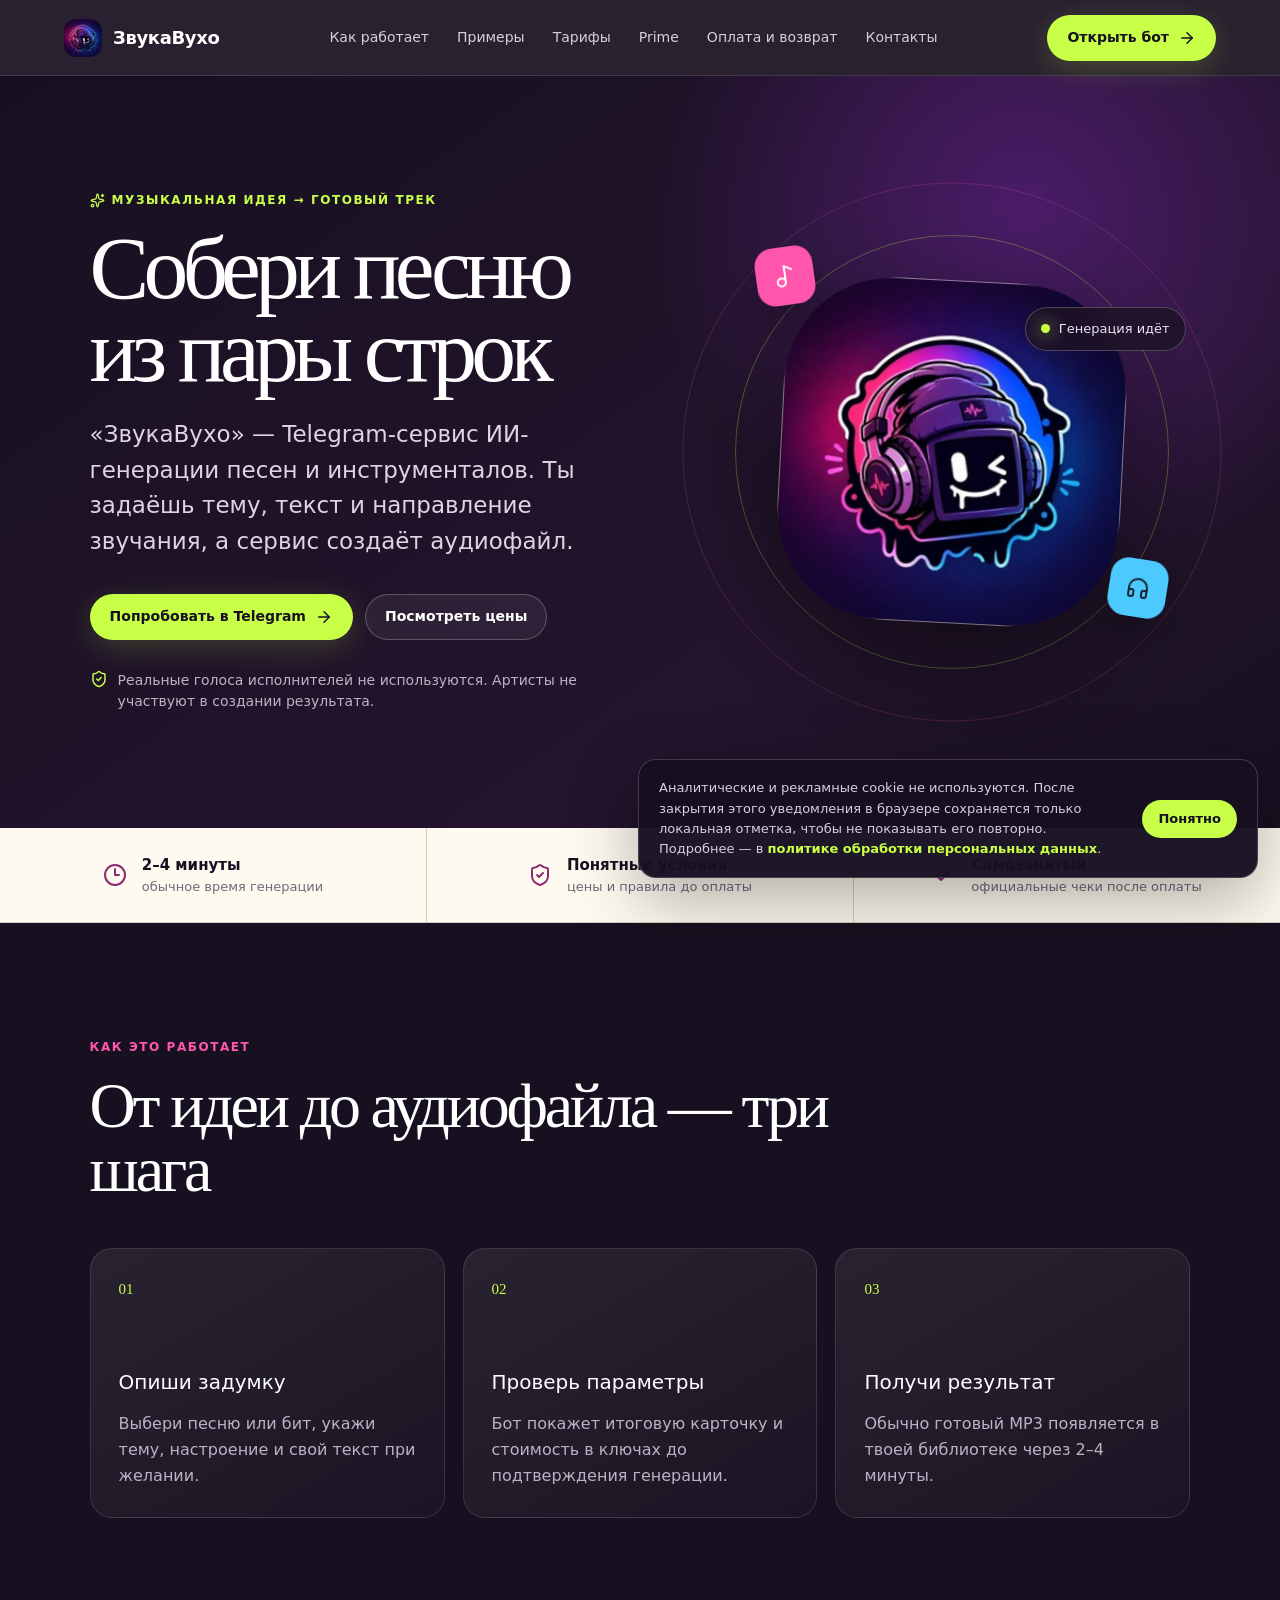
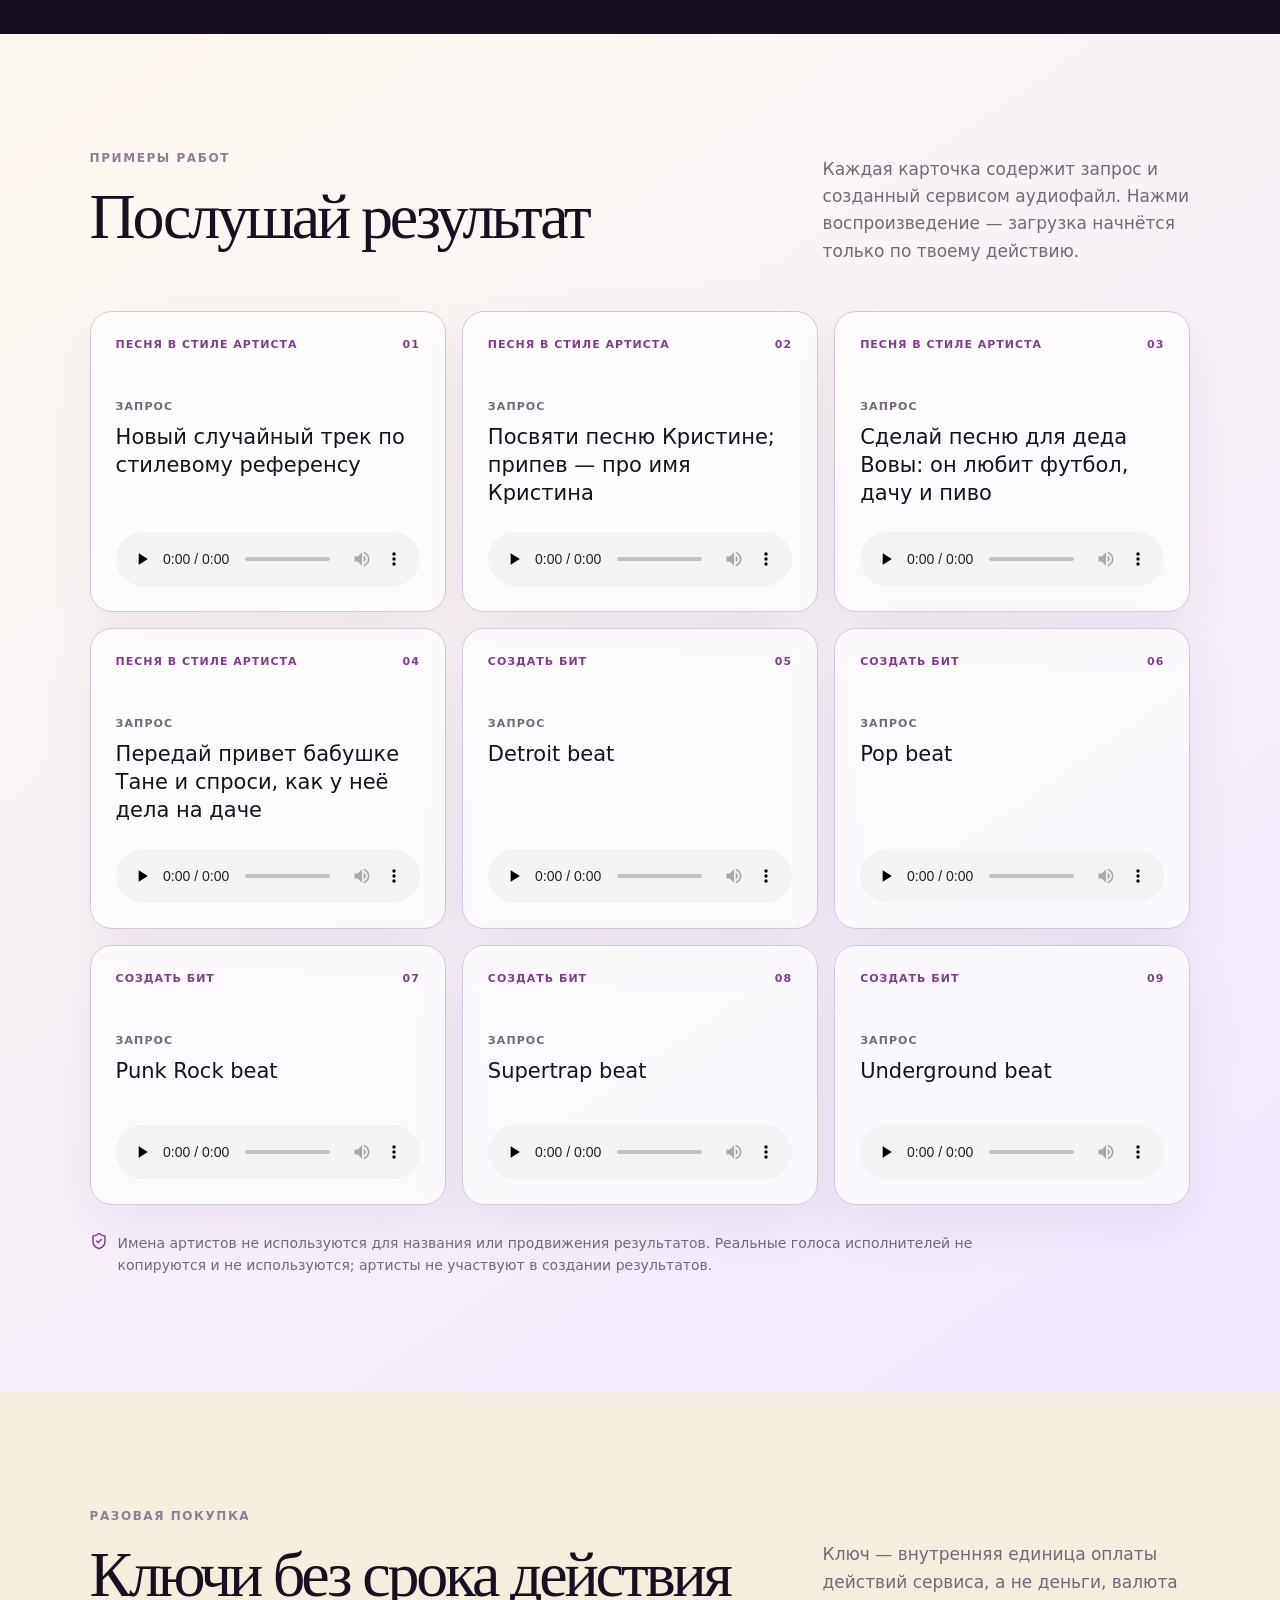
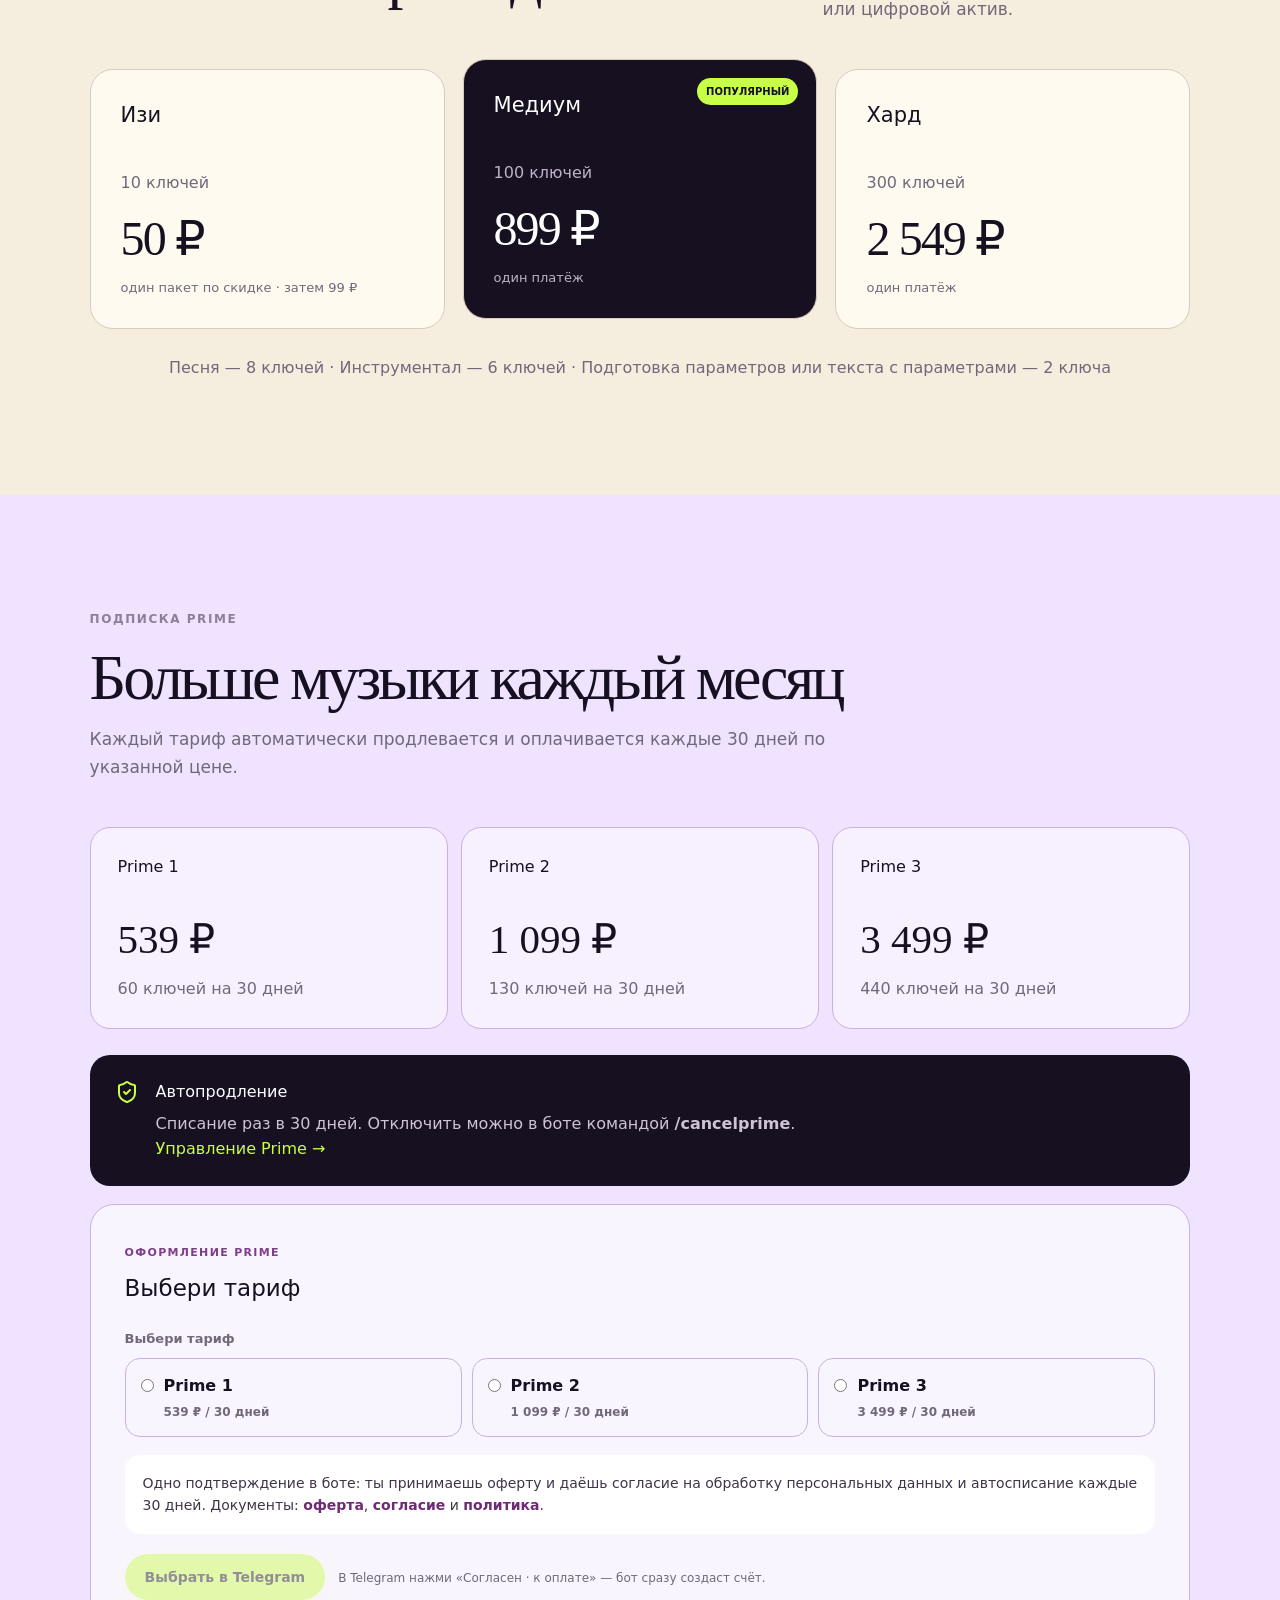
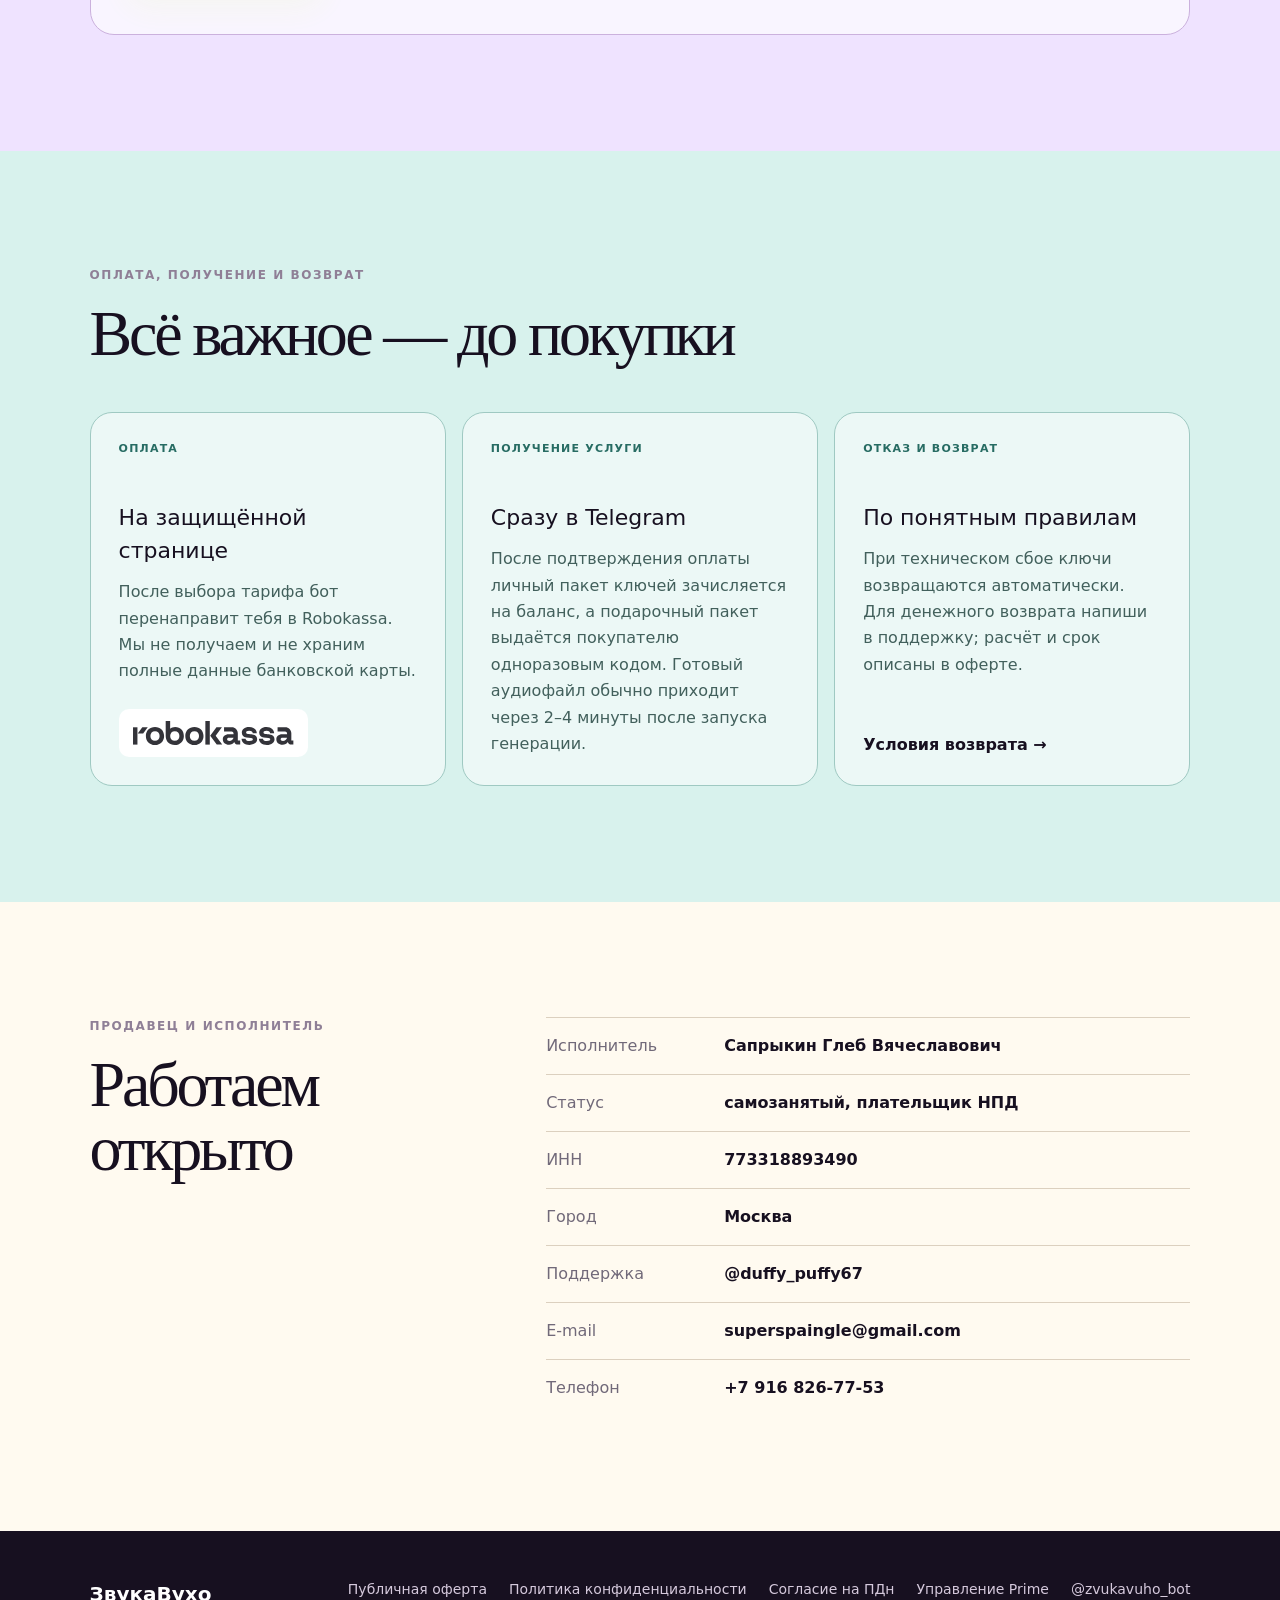
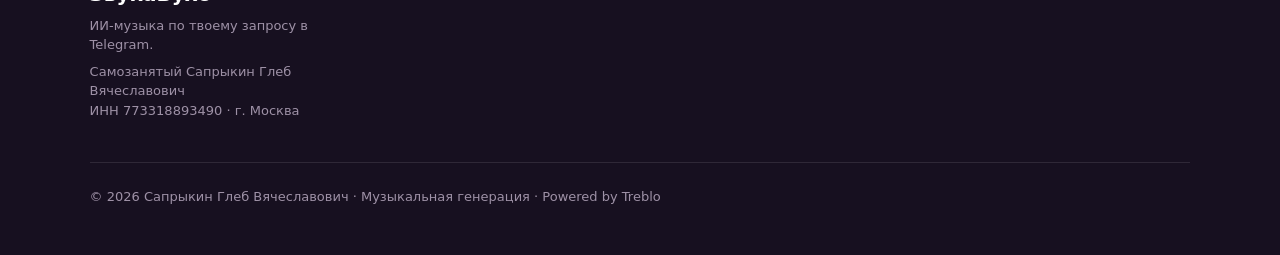
==== commit b51fcd45: "Publish generation key prices: beat 6, track 8, preparation 2" ====
--- a/index.html
+++ b/index.html
@@ -1,2 +1,2 @@
 <!DOCTYPE html><html lang="ru"><head><meta charSet="utf-8"/><meta name="viewport" content="width=device-width, initial-scale=1"/><link rel="stylesheet" href="https://sologle.github.io/zvukavuho-site/_next/static/css/index.CSOq1cr-.css" data-rsc-css-href="https://sologle.github.io/zvukavuho-site/_next/static/css/index.CSOq1cr-.css" data-precedence="vite-rsc/importer-resources"/><link rel="modulepreload" fetchPriority="low" href="https://sologle.github.io/zvukavuho-site/_next/static/chunks/index-DkZ_a7D5.js"/><script src="https://sologle.github.io/zvukavuho-site/_next/static/chunks/rolldown-runtime-hePW80VL.js" type="module" async=""></script><script src="https://sologle.github.io/zvukavuho-site/_next/static/chunks/framework-DTZGTDtF.js" type="module" async=""></script><script src="https://sologle.github.io/zvukavuho-site/_next/static/chunks/vinext-BsG6s8ge.js" type="module" async=""></script><link rel="modulepreload" href="https://sologle.github.io/zvukavuho-site/_next/static/chunks/layout-segment-context-CjEEX0Pi.js" crossorigin=""/><link rel="modulepreload" href="https://sologle.github.io/zvukavuho-site/_next/static/chunks/cookie-notice-Cu2uodpB.js" crossorigin=""/><link rel="modulepreload" href="https://sologle.github.io/zvukavuho-site/_next/static/chunks/site-config-CQP7uwVa.js" crossorigin=""/><link rel="modulepreload" href="https://sologle.github.io/zvukavuho-site/_next/static/chunks/image-HJW5_DE4.js" crossorigin=""/><link rel="modulepreload" href="https://sologle.github.io/zvukavuho-site/_next/static/chunks/Icon-Blaqac3y.js" crossorigin=""/><link rel="modulepreload" href="https://sologle.github.io/zvukavuho-site/_next/static/chunks/prime-consent-H-EiHNFP.js" crossorigin=""/><title>ЗвукаВухо — ИИ-песни и инструменталы в Telegram</title><meta name="description" content="Создавай песни и инструменталы по своему запросу в Telegram-боте ЗвукаВухо."/><meta property="og:title" content="ЗвукаВухо — преврати идею в песню"/><meta property="og:description" content="ИИ-песни и инструменталы по твоему запросу в Telegram."/><meta property="og:url" content="https://sologle.github.io/zvukavuho-site/"/><meta property="og:type" content="website"/><meta property="og:locale" content="ru_RU"/><meta property="og:image" content="https://sologle.github.io/zvukavuho-site/og.png"/><meta name="twitter:card" content="summary_large_image"/><meta name="twitter:title" content="ЗвукаВухо — преврати идею в песню"/><meta name="twitter:description" content="ИИ-песни и инструменталы по твоему запросу в Telegram."/><meta name="twitter:image" content="https://sologle.github.io/zvukavuho-site/og.png"/><link rel="icon" href="https://sologle.github.io/zvukavuho-site/bot-avatar.jpg"/><link rel="canonical" href="https://sologle.github.io/zvukavuho-site/"/><script>Object.assign(((self[Symbol.for("vinext.navigationRuntime")]??={bootstrap:{routeManifest:null},functions:{}}).bootstrap.rsc??={rsc:[]}),{params:{},nav:{"pathname":"/","searchParams":[]},searchParamsFromBrowser:false})</script><link rel="modulepreload" href="https://sologle.github.io/zvukavuho-site/_next/static/chunks/index-DkZ_a7D5.js" />
-</head><body><main><header class="site-header"><a class="brand" href="#top" aria-label="ЗвукаВухо — на главную"><img src="https://sologle.github.io/zvukavuho-site/bot-avatar.jpg" alt="Логотип ЗвукаВухо" width="38" height="38" loading="lazy" decoding="async" data-nimg="1"/><span>ЗвукаВухо</span></a><nav aria-label="Основная навигация"><a href="#how">Как работает</a><a href="#examples">Примеры</a><a href="#prices">Тарифы</a><a href="#prime">Prime</a><a href="#payment">Оплата и возврат</a><a href="#seller">Контакты</a></nav><a class="button button-primary" href="https://t.me/zvukavuho_bot" rel="noreferrer" target="_blank">Открыть бот<svg xmlns="http://www.w3.org/2000/svg" width="18" height="18" viewBox="0 0 24 24" fill="none" stroke="currentColor" stroke-width="2" stroke-linecap="round" stroke-linejoin="round" class="lucide lucide-arrow-right" aria-hidden="true"><path d="M5 12h14"></path><path d="m12 5 7 7-7 7"></path></svg></a></header><section class="hero" id="top"><div class="hero-copy"><p class="eyebrow"><svg xmlns="http://www.w3.org/2000/svg" width="15" height="15" viewBox="0 0 24 24" fill="none" stroke="currentColor" stroke-width="2" stroke-linecap="round" stroke-linejoin="round" class="lucide lucide-sparkles" aria-hidden="true"><path d="M11.017 2.814a1 1 0 0 1 1.966 0l1.051 5.558a2 2 0 0 0 1.594 1.594l5.558 1.051a1 1 0 0 1 0 1.966l-5.558 1.051a2 2 0 0 0-1.594 1.594l-1.051 5.558a1 1 0 0 1-1.966 0l-1.051-5.558a2 2 0 0 0-1.594-1.594l-5.558-1.051a1 1 0 0 1 0-1.966l5.558-1.051a2 2 0 0 0 1.594-1.594z"></path><path d="M20 2v4"></path><path d="M22 4h-4"></path><circle cx="4" cy="20" r="2"></circle></svg> Музыкальная идея → готовый трек</p><h1>Собери песню из пары строк</h1><p class="hero-lead">«ЗвукаВухо» — Telegram-сервис ИИ-генерации песен и инструменталов. Ты задаёшь тему, текст и направление звучания, а сервис создаёт аудиофайл.</p><div class="hero-actions"><a class="button button-primary" href="https://t.me/zvukavuho_bot" rel="noreferrer" target="_blank">Попробовать в Telegram<svg xmlns="http://www.w3.org/2000/svg" width="18" height="18" viewBox="0 0 24 24" fill="none" stroke="currentColor" stroke-width="2" stroke-linecap="round" stroke-linejoin="round" class="lucide lucide-arrow-right" aria-hidden="true"><path d="M5 12h14"></path><path d="m12 5 7 7-7 7"></path></svg></a><a class="button button-secondary" href="#prices">Посмотреть цены</a></div><p class="clean-voice"><svg xmlns="http://www.w3.org/2000/svg" width="18" height="18" viewBox="0 0 24 24" fill="none" stroke="currentColor" stroke-width="2" stroke-linecap="round" stroke-linejoin="round" class="lucide lucide-shield-check" aria-hidden="true"><path d="M20 13c0 5-3.5 7.5-7.66 8.95a1 1 0 0 1-.67-.01C7.5 20.5 4 18 4 13V6a1 1 0 0 1 1-1c2 0 4.5-1.2 6.24-2.72a1.17 1.17 0 0 1 1.52 0C14.51 3.81 17 5 19 5a1 1 0 0 1 1 1z"></path><path d="m9 12 2 2 4-4"></path></svg>Реальные голоса исполнителей не используются. Артисты не участвуют в создании результата.</p></div><div class="hero-art" aria-label="ЗвукаВухо создаёт музыку в Telegram"><div class="sound-orbit orbit-one"></div><div class="sound-orbit orbit-two"></div><div class="avatar-wrap"><img src="https://sologle.github.io/zvukavuho-site/bot-avatar.jpg" alt="Маскот музыкального сервиса ЗвукаВухо" loading="lazy" decoding="async" data-nimg="fill" style="position:absolute;inset:0;width:100%;height:100%;object-fit:cover"/></div><div class="floating-note note-one"><svg xmlns="http://www.w3.org/2000/svg" width="24" height="24" viewBox="0 0 24 24" fill="none" stroke="currentColor" stroke-width="2" stroke-linecap="round" stroke-linejoin="round" class="lucide lucide-music2 lucide-music-2" aria-hidden="true"><circle cx="8" cy="18" r="4"></circle><path d="M12 18V2l7 4"></path></svg></div><div class="floating-note note-two"><svg xmlns="http://www.w3.org/2000/svg" width="24" height="24" viewBox="0 0 24 24" fill="none" stroke="currentColor" stroke-width="2" stroke-linecap="round" stroke-linejoin="round" class="lucide lucide-headphones" aria-hidden="true"><path d="M3 14h3a2 2 0 0 1 2 2v3a2 2 0 0 1-2 2H5a2 2 0 0 1-2-2v-7a9 9 0 0 1 18 0v7a2 2 0 0 1-2 2h-1a2 2 0 0 1-2-2v-3a2 2 0 0 1 2-2h3"></path></svg></div><div class="generation-pill"><span></span> Генерация идёт</div></div></section><section class="trust-strip" aria-label="Основные сведения об услуге"><div><svg xmlns="http://www.w3.org/2000/svg" width="24" height="24" viewBox="0 0 24 24" fill="none" stroke="currentColor" stroke-width="2" stroke-linecap="round" stroke-linejoin="round" class="lucide lucide-clock3 lucide-clock-3" aria-hidden="true"><circle cx="12" cy="12" r="10"></circle><path d="M12 6v6h4"></path></svg><span><strong>2–4 минуты</strong>обычное время генерации</span></div><div><svg xmlns="http://www.w3.org/2000/svg" width="24" height="24" viewBox="0 0 24 24" fill="none" stroke="currentColor" stroke-width="2" stroke-linecap="round" stroke-linejoin="round" class="lucide lucide-shield-check" aria-hidden="true"><path d="M20 13c0 5-3.5 7.5-7.66 8.95a1 1 0 0 1-.67-.01C7.5 20.5 4 18 4 13V6a1 1 0 0 1 1-1c2 0 4.5-1.2 6.24-2.72a1.17 1.17 0 0 1 1.52 0C14.51 3.81 17 5 19 5a1 1 0 0 1 1 1z"></path><path d="m9 12 2 2 4-4"></path></svg><span><strong>Понятные условия</strong>цены и правила до оплаты</span></div><div><svg xmlns="http://www.w3.org/2000/svg" width="24" height="24" viewBox="0 0 24 24" fill="none" stroke="currentColor" stroke-width="2" stroke-linecap="round" stroke-linejoin="round" class="lucide lucide-check" aria-hidden="true"><path d="M20 6 9 17l-5-5"></path></svg><span><strong>Самозанятый</strong>официальные чеки после оплаты</span></div></section><section class="section section-dark" id="how"><div class="section-heading"><p class="eyebrow">Как это работает</p><h2>От идеи до аудиофайла — три шага</h2></div><div class="steps"><article><span>01</span><h3>Опиши задумку</h3><p>Выбери песню или бит, укажи тему, настроение и свой текст при желании.</p></article><article><span>02</span><h3>Проверь параметры</h3><p>Бот покажет итоговую карточку и стоимость в ключах до подтверждения генерации.</p></article><article><span>03</span><h3>Получи результат</h3><p>Обычно готовый MP3 появляется в твоей библиотеке через 2–4 минуты.</p></article></div></section><section class="section examples-section" id="examples"><div class="section-heading split-heading"><div><p class="eyebrow">Примеры работ</p><h2>Послушай результат</h2></div><p>Каждая карточка содержит запрос и созданный сервисом аудиофайл. Нажми воспроизведение — загрузка начнётся только по твоему действию.</p></div><div class="example-grid"><article class="example-card"><div class="example-meta"><span>Песня в стиле артиста</span><span>01</span></div><p class="prompt-label">Запрос</p><h3>Новый случайный трек по стилевому референсу</h3><audio aria-label="Пример: Новый случайный трек по стилевому референсу" controls="" preload="none"><source src="examples/song-300k.mp3" type="audio/mpeg"/>Твой браузер не поддерживает воспроизведение аудио.</audio></article><article class="example-card"><div class="example-meta"><span>Песня в стиле артиста</span><span>02</span></div><p class="prompt-label">Запрос</p><h3>Посвяти песню Кристине; припев — про имя Кристина</h3><audio aria-label="Пример: Посвяти песню Кристине; припев — про имя Кристина" controls="" preload="none"><source src="examples/song-kristina.mp3" type="audio/mpeg"/>Твой браузер не поддерживает воспроизведение аудио.</audio></article><article class="example-card"><div class="example-meta"><span>Песня в стиле артиста</span><span>03</span></div><p class="prompt-label">Запрос</p><h3>Сделай песню для деда Вовы: он любит футбол, дачу и пиво</h3><audio aria-label="Пример: Сделай песню для деда Вовы: он любит футбол, дачу и пиво" controls="" preload="none"><source src="examples/song-ded-vova.mp3" type="audio/mpeg"/>Твой браузер не поддерживает воспроизведение аудио.</audio></article><article class="example-card"><div class="example-meta"><span>Песня в стиле артиста</span><span>04</span></div><p class="prompt-label">Запрос</p><h3>Передай привет бабушке Тане и спроси, как у неё дела на даче</h3><audio aria-label="Пример: Передай привет бабушке Тане и спроси, как у неё дела на даче" controls="" preload="none"><source src="examples/song-babushka-tanya.mp3" type="audio/mpeg"/>Твой браузер не поддерживает воспроизведение аудио.</audio></article><article class="example-card"><div class="example-meta"><span>Создать бит</span><span>05</span></div><p class="prompt-label">Запрос</p><h3>Detroit beat</h3><audio aria-label="Пример: Detroit beat" controls="" preload="none"><source src="examples/detroit.mp3" type="audio/mpeg"/>Твой браузер не поддерживает воспроизведение аудио.</audio></article><article class="example-card"><div class="example-meta"><span>Создать бит</span><span>06</span></div><p class="prompt-label">Запрос</p><h3>Pop beat</h3><audio aria-label="Пример: Pop beat" controls="" preload="none"><source src="examples/pop.mp3" type="audio/mpeg"/>Твой браузер не поддерживает воспроизведение аудио.</audio></article><article class="example-card"><div class="example-meta"><span>Создать бит</span><span>07</span></div><p class="prompt-label">Запрос</p><h3>Punk Rock beat</h3><audio aria-label="Пример: Punk Rock beat" controls="" preload="none"><source src="examples/punk-rock.mp3" type="audio/mpeg"/>Твой браузер не поддерживает воспроизведение аудио.</audio></article><article class="example-card"><div class="example-meta"><span>Создать бит</span><span>08</span></div><p class="prompt-label">Запрос</p><h3>Supertrap beat</h3><audio aria-label="Пример: Supertrap beat" controls="" preload="none"><source src="examples/supertrap.mp3" type="audio/mpeg"/>Твой браузер не поддерживает воспроизведение аудио.</audio></article><article class="example-card"><div class="example-meta"><span>Создать бит</span><span>09</span></div><p class="prompt-label">Запрос</p><h3>Underground beat</h3><audio aria-label="Пример: Underground beat" controls="" preload="none"><source src="examples/underground.mp3" type="audio/mpeg"/>Твой браузер не поддерживает воспроизведение аудио.</audio></article></div><p class="example-disclaimer"><svg xmlns="http://www.w3.org/2000/svg" width="18" height="18" viewBox="0 0 24 24" fill="none" stroke="currentColor" stroke-width="2" stroke-linecap="round" stroke-linejoin="round" class="lucide lucide-shield-check" aria-hidden="true"><path d="M20 13c0 5-3.5 7.5-7.66 8.95a1 1 0 0 1-.67-.01C7.5 20.5 4 18 4 13V6a1 1 0 0 1 1-1c2 0 4.5-1.2 6.24-2.72a1.17 1.17 0 0 1 1.52 0C14.51 3.81 17 5 19 5a1 1 0 0 1 1 1z"></path><path d="m9 12 2 2 4-4"></path></svg>Имена артистов не используются для названия или продвижения результатов. Реальные голоса исполнителей не копируются и не используются; артисты не участвуют в создании результатов.</p></section><section class="section paper-section" id="prices"><div class="section-heading split-heading"><div><p class="eyebrow">Разовая покупка</p><h2>Ключи без срока действия</h2></div><p>Ключ — внутренняя единица оплаты действий сервиса, а не деньги, валюта или цифровой актив.</p></div><div class="price-grid"><article class="price-card"><h3>Изи</h3><p class="keys">10 ключей</p><p class="price">50 ₽</p><p class="price-note">один пакет по скидке · затем 99 ₽</p></article><article class="price-card featured"><span class="tag">Популярный</span><h3>Медиум</h3><p class="keys">100 ключей</p><p class="price">899 ₽</p><p class="price-note">один платёж</p></article><article class="price-card"><h3>Хард</h3><p class="keys">300 ключей</p><p class="price">2 549 ₽</p><p class="price-note">один платёж</p></article></div><p class="cost-note">Песня — 9 ключей · Инструментал — 8 ключей · ИИ-помощник — 1 ключ</p></section><section class="section prime-section" id="prime"><div class="section-heading"><p class="eyebrow">Подписка Prime</p><h2>Больше музыки каждый месяц</h2><p>Каждый тариф автоматически продлевается и оплачивается каждые 30 дней по указанной цене.</p></div><div class="prime-grid"><article><h3>Prime 1</h3><strong>539 ₽</strong><p>60 ключей<!-- --> на 30 дней</p></article><article><h3>Prime 2</h3><strong>1 099 ₽</strong><p>130 ключей<!-- --> на 30 дней</p></article><article><h3>Prime 3</h3><strong>3 499 ₽</strong><p>440 ключей<!-- --> на 30 дней</p></article></div><div class="recurring-notice"><svg xmlns="http://www.w3.org/2000/svg" width="24" height="24" viewBox="0 0 24 24" fill="none" stroke="currentColor" stroke-width="2" stroke-linecap="round" stroke-linejoin="round" class="lucide lucide-shield-check" aria-hidden="true"><path d="M20 13c0 5-3.5 7.5-7.66 8.95a1 1 0 0 1-.67-.01C7.5 20.5 4 18 4 13V6a1 1 0 0 1 1-1c2 0 4.5-1.2 6.24-2.72a1.17 1.17 0 0 1 1.52 0C14.51 3.81 17 5 19 5a1 1 0 0 1 1 1z"></path><path d="m9 12 2 2 4-4"></path></svg><div><h3>Автопродление</h3><p>Списание раз в 30 дней. Отключить можно в боте командой <strong>/cancelprime</strong>.</p><a href="https://sologle.github.io/zvukavuho-site/subscription/cancel/">Управление Prime →</a></div></div><div class="consent-card"><div class="consent-heading"><span>Оформление Prime</span><h3>Выбери тариф</h3></div><fieldset class="consent-plans"><legend>Выбери тариф</legend><label><input type="radio" name="prime-tier"/><span>Prime 1</span><strong>539 ₽<!-- --> / 30 дней</strong></label><label><input type="radio" name="prime-tier"/><span>Prime 2</span><strong>1 099 ₽<!-- --> / 30 дней</strong></label><label><input type="radio" name="prime-tier"/><span>Prime 3</span><strong>3 499 ₽<!-- --> / 30 дней</strong></label></fieldset><div class="consent-summary">Одно подтверждение в боте: ты принимаешь оферту и даёшь согласие на обработку персональных данных и автосписание каждые 30 дней. Документы:<!-- --> <a href="https://sologle.github.io/zvukavuho-site/offer/">оферта</a>,<!-- --> <a href="https://sologle.github.io/zvukavuho-site/consent/">согласие</a> и<!-- --> <a href="https://sologle.github.io/zvukavuho-site/privacy/">политика</a>.</div><button class="button button-primary" disabled="" type="button">Выбрать в Telegram</button><p>В Telegram нажми «Согласен · к оплате» — бот сразу создаст счёт.</p></div></section><section class="section payment-section" id="payment"><div class="section-heading"><p class="eyebrow">Оплата, получение и возврат</p><h2>Всё важное — до покупки</h2></div><div class="service-cards"><article><span>Оплата</span><h3>На защищённой странице</h3><p>После выбора тарифа бот перенаправит тебя в Robokassa. Мы не получаем и не храним полные данные банковской карты.</p><a class="provider-link" href="https://robokassa.com/" rel="noreferrer" target="_blank"><img src="https://sologle.github.io/zvukavuho-site/robokassa.svg" alt="Robokassa" width="161" height="24" loading="lazy" decoding="async" data-nimg="1"/></a></article><article><span>Получение услуги</span><h3>Сразу в Telegram</h3><p>После подтверждения оплаты личный пакет ключей зачисляется на баланс, а подарочный пакет выдаётся покупателю одноразовым кодом. Готовый аудиофайл обычно приходит через 2–4 минуты после запуска генерации.</p></article><article><span>Отказ и возврат</span><h3>По понятным правилам</h3><p>При техническом сбое ключи возвращаются автоматически. Для денежного возврата напиши в поддержку; расчёт и срок описаны в оферте.</p><a href="https://sologle.github.io/zvukavuho-site/offer/#refunds">Условия возврата →</a></article></div></section><section class="seller section" id="seller"><div><p class="eyebrow">Продавец и исполнитель</p><h2>Работаем открыто</h2></div><dl><div><dt>Исполнитель</dt><dd>Сапрыкин Глеб Вячеславович</dd></div><div><dt>Статус</dt><dd>самозанятый, плательщик НПД</dd></div><div><dt>ИНН</dt><dd>773318893490</dd></div><div><dt>Город</dt><dd>Москва</dd></div><div><dt>Поддержка</dt><dd><a href="https://t.me/duffy_puffy67">@duffy_puffy67</a></dd></div><div><dt>E-mail</dt><dd><a href="mailto:superspaingle@gmail.com">superspaingle@gmail.com</a></dd></div><div><dt>Телефон</dt><dd><a href="tel:+79168267753">+7 916 826-77-53</a></dd></div></dl></section><footer><div><strong>ЗвукаВухо</strong><p>ИИ-музыка по твоему запросу в Telegram.</p><p>Самозанятый Сапрыкин Глеб Вячеславович<br/>ИНН 773318893490 · г. Москва</p></div><div class="footer-links"><a href="https://sologle.github.io/zvukavuho-site/offer/">Публичная оферта</a><a href="https://sologle.github.io/zvukavuho-site/privacy/">Политика конфиденциальности</a><a href="https://sologle.github.io/zvukavuho-site/consent/">Согласие на ПДн</a><a href="https://sologle.github.io/zvukavuho-site/subscription/cancel/">Управление Prime</a><a href="https://t.me/zvukavuho_bot">@zvukavuho_bot</a></div><p>© 2026 Сапрыкин Глеб Вячеславович · Музыкальная генерация · <a href="https://treblo.com" rel="noreferrer" target="_blank">Powered by Treblo</a></p></footer></main><script type="module" src="https://sologle.github.io/zvukavuho-site/_next/static/chunks/index-DkZ_a7D5.js" id="_R_" async=""></script><script>((self[Symbol.for("vinext.navigationRuntime")]??={bootstrap:{routeManifest:null},functions:{}}).bootstrap.rsc??={rsc:[]}).rsc.push("0:{\"page:/\":\"$L1\",\"layout:/\":\"$L2\",\"route:/\":\"$L3\",\"__route\":\"route:/\",\"__interceptionContext\":null,\"__layoutIds\":[\"layout:/\"],\"__rootLayout\":\"/\",\"__bfcacheSegmentIdentities\":{\"layout:/\":\"[\\\"layout\\\",\\\"layout:/\\\",\\\"root-boundary:/\\\",\\\"\\\"]\",\"page:/\":\"[\\\"page\\\",\\\"page:/\\\",\\\"root-boundary:/\\\",\\\"\\\"]\"},\"__srcPage\":[\"page\"],\"__layoutFlags\":{\"layout:/\":\"s\"},\"__artifactCompatibility\":{\"schemaVersion\":1,\"graphVersion\":\"app-route-graph:1177fd80f83fa7b0\",\"deploymentVersion\":\"1f721e48-002f-45aa-9736-c80934a3f026\",\"appElementsSchemaVersion\":1,\"rscPayloadSchemaVersion\":1,\"rootBoundaryId\":\"/\",\"renderEpoch\":null}}\n")</script><script>((self[Symbol.for("vinext.navigationRuntime")]??={bootstrap:{routeManifest:null},functions:{}}).bootstrap.rsc??={rsc:[]}).rsc.push("4:I[\"45dddcf4ede1\",[],\"Children\",1]\n")</script><script>((self[Symbol.for("vinext.navigationRuntime")]??={bootstrap:{routeManifest:null},functions:{}}).bootstrap.rsc??={rsc:[]}).rsc.push("5:I[\"c6a17f282fa5\",[],\"CookieNotice\",1]\n")</script><script>((self[Symbol.for("vinext.navigationRuntime")]??={bootstrap:{routeManifest:null},functions:{}}).bootstrap.rsc??={rsc:[]}).rsc.push("6:I[\"73e4fe49a978\",[],\"GlobalErrorBoundary\",1]\n")</script><script>((self[Symbol.for("vinext.navigationRuntime")]??={bootstrap:{routeManifest:null},functions:{}}).bootstrap.rsc??={rsc:[]}).rsc.push("7:I[\"029c0c0534fa\",[],\"default\",1]\n")</script><script>((self[Symbol.for("vinext.navigationRuntime")]??={bootstrap:{routeManifest:null},functions:{}}).bootstrap.rsc??={rsc:[]}).rsc.push("8:I[\"73e4fe49a978\",[],\"ErrorBoundary\",1]\n")</script><script>((self[Symbol.for("vinext.navigationRuntime")]??={bootstrap:{routeManifest:null},functions:{}}).bootstrap.rsc??={rsc:[]}).rsc.push("9:I[\"6032a9ebc3d8\",[],\"LayoutSegmentProvider\",1]\n")</script><script>((self[Symbol.for("vinext.navigationRuntime")]??={bootstrap:{routeManifest:null},functions:{}}).bootstrap.rsc??={rsc:[]}).rsc.push("a:I[\"45dddcf4ede1\",[],\"Slot\",1]\n")</script><script>((self[Symbol.for("vinext.navigationRuntime")]??={bootstrap:{routeManifest:null},functions:{}}).bootstrap.rsc??={rsc:[]}).rsc.push("b:I[\"73e4fe49a978\",[],\"NotFoundBoundary\",1]\n")</script><script>((self[Symbol.for("vinext.navigationRuntime")]??={bootstrap:{routeManifest:null},functions:{}}).bootstrap.rsc??={rsc:[]}).rsc.push("c:I[\"f54b9b26e8f6\",[],\"AppRouterScrollTarget\",1]\n")</script><script>((self[Symbol.for("vinext.navigationRuntime")]??={bootstrap:{routeManifest:null},functions:{}}).bootstrap.rsc??={rsc:[]}).rsc.push("d:I[\"73e4fe49a978\",[],\"RedirectBoundary\",1]\n")</script><script>((self[Symbol.for("vinext.navigationRuntime")]??={bootstrap:{routeManifest:null},functions:{}}).bootstrap.rsc??={rsc:[]}).rsc.push(":HL[\"https://sologle.github.io/zvukavuho-site/_next/static/css/index.CSOq1cr-.css\",\"style\"     ]\n")</script><script>((self[Symbol.for("vinext.navigationRuntime")]??={bootstrap:{routeManifest:null},functions:{}}).bootstrap.rsc??={rsc:[]}).rsc.push("2:[[[\"$\",\"link\",\"css:https://sologle.github.io/zvukavuho-site/_next/static/css/index.CSOq1cr-.css\",{\"rel\":\"stylesheet\",\"precedence\":\"vite-rsc/importer-resources\",\"href\":\"https://sologle.github.io/zvukavuho-site/_next/static/css/index.CSOq1cr-.css\",\"data-rsc-css-href\":\"https://sologle.github.io/zvukavuho-site/_next/static/css/index.CSOq1cr-.css\"}],\"$undefined\"],[\"$\",\"html\",null,{\"lang\":\"ru\",\"children\":[\"$\",\"body\",null,{\"children\":[[\"$\",\"$L4\",null,{}],[\"$\",\"$L5\",null,{}]]}]}]]\n")</script><script>((self[Symbol.for("vinext.navigationRuntime")]??={bootstrap:{routeManifest:null},functions:{}}).bootstrap.rsc??={rsc:[]}).rsc.push("3:[[[\"$\",\"meta\",null,{\"charSet\":\"utf-8\"}],[[\"$\",\"title\",\"0\",{\"children\":\"ЗвукаВухо — ИИ-песни и инструменталы в Telegram\"}],[\"$\",\"meta\",\"1\",{\"name\":\"description\",\"content\":\"Создавай песни и инструменталы по своему запросу в Telegram-боте ЗвукаВухо.\"}],[\"$\",\"meta\",\"2\",{\"property\":\"og:title\",\"content\":\"ЗвукаВухо — преврати идею в песню\"}],[\"$\",\"meta\",\"3\",{\"property\":\"og:description\",\"content\":\"ИИ-песни и инструменталы по твоему запросу в Telegram.\"}],[\"$\",\"meta\",\"4\",{\"property\":\"og:url\",\"content\":\"https://sologle.github.io/zvukavuho-site/\"}],[\"$\",\"meta\",\"5\",{\"property\":\"og:type\",\"content\":\"website\"}],[\"$\",\"meta\",\"6\",{\"property\":\"og:locale\",\"content\":\"ru_RU\"}],[\"$\",\"meta\",\"7\",{\"property\":\"og:image\",\"content\":\"https://sologle.github.io/zvukavuho-site/og.png\"}],[\"$\",\"meta\",\"8\",{\"name\":\"twitter:card\",\"content\":\"summary_large_image\"}],[\"$\",\"meta\",\"9\",{\"name\":\"twitter:title\",\"content\":\"ЗвукаВухо — преврати идею в песню\"}],[\"$\",\"meta\",\"10\",{\"name\":\"twitter:description\",\"content\":\"ИИ-песни и инструменталы по твоему запросу в Telegram.\"}],[\"$\",\"meta\",\"11\",{\"name\":\"twitter:image\",\"content\":\"https://sologle.github.io/zvukavuho-site/og.png\"}],[\"$\",\"link\",\"12\",{\"data-vinext-streamed-icon\":\"$undefined\",\"rel\":\"icon\",\"href\":\"https://sologle.github.io/zvukavuho-site/bot-avatar.jpg\",\"type\":\"$undefined\",\"sizes\":\"$undefined\",\"color\":\"$undefined\",\"media\":\"$undefined\",\"fetchPriority\":\"$undefined\"}],[\"$\",\"link\",\"13\",{\"rel\":\"canonical\",\"href\":\"https://sologle.github.io/zvukavuho-site/\"}]],[[\"$\",\"meta\",\"0\",{\"name\":\"viewport\",\"content\":\"width=device-width, initial-scale=1\"}]]],[\"$\",\"$L6\",null,{\"fallback\":\"$7\",\"children\":[\"$\",\"$L8\",null,{\"fallback\":\"$7\",\"children\":[\"$\",\"$L9\",null,{\"providerId\":\"layout:/\",\"segmentMap\":{\"children\":[]},\"children\":[\"$\",\"$La\",null,{\"id\":\"layout:/\",\"parallelSlots\":\"$undefined\",\"children\":[\"$\",\"$Lb\",null,{\"resetKey\":\"\",\"fallback\":[[\"$\",\"title\",null,{\"children\":\"404: This page could not be found.\"}],[\"$\",\"div\",null,{\"style\":{\"fontFamily\":\"system-ui,\\\"Segoe UI\\\",Roboto,Helvetica,Arial,sans-serif,\\\"Apple Color Emoji\\\",\\\"Segoe UI Emoji\\\"\",\"height\":\"100vh\",\"textAlign\":\"center\",\"display\":\"flex\",\"flexDirection\":\"column\",\"alignItems\":\"center\",\"justifyContent\":\"center\"},\"children\":[\"$\",\"div\",null,{\"children\":[[\"$\",\"style\",null,{\"dangerouslySetInnerHTML\":{\"__html\":\"body{color:#000;background:#fff;margin:0}.next-error-h1{border-right:1px solid rgba(0,0,0,.3)}@media (prefers-color-scheme:dark){body{color:#fff;background:#000}.next-error-h1{border-right:1px solid rgba(255,255,255,.3)}}\"}}],[\"$\",\"h1\",null,{\"className\":\"next-error-h1\",\"style\":{\"display\":\"inline-block\",\"margin\":\"0 20px 0 0\",\"padding\":\"0 23px 0 0\",\"fontSize\":24,\"fontWeight\":500,\"verticalAlign\":\"top\",\"lineHeight\":\"49px\"},\"children\":404}],[\"$\",\"div\",null,{\"style\":{\"display\":\"inline-block\"},\"children\":[\"$\",\"h2\",null,{\"style\":{\"fontSize\":14,\"fontWeight\":400,\"lineHeight\":\"49px\",\"margin\":0},\"children\":\"This page could not be found.\"}]}]]}]}]],\"children\":[\"$\",\"$Lc\",null,{\"children\":[\"$\",\"$Ld\",null,{\"children\":[[\"$\",\"$L9\",null,{\"providerId\":\"page:/\",\"segmentMap\":{\"children\":[\"__PAGE__\"]},\"children\":[\"$\",\"$La\",null,{\"id\":\"page:/\"}]}],null]}]}]}]}]}]}]}],null,null]\n")</script><script>((self[Symbol.for("vinext.navigationRuntime")]??={bootstrap:{routeManifest:null},functions:{}}).bootstrap.rsc??={rsc:[]}).rsc.push("e:I[\"9fb86276be8f\",[],\"default\",1]\n")</script><script>((self[Symbol.for("vinext.navigationRuntime")]??={bootstrap:{routeManifest:null},functions:{}}).bootstrap.rsc??={rsc:[]}).rsc.push("f:I[\"a44f2fccbc9b\",[],\"default\",1]\n")</script><script>((self[Symbol.for("vinext.navigationRuntime")]??={bootstrap:{routeManifest:null},functions:{}}).bootstrap.rsc??={rsc:[]}).rsc.push("1:[\"$\",\"main\",null,{\"children\":[[\"$\",\"header\",null,{\"className\":\"site-header\",\"children\":[[\"$\",\"a\",null,{\"className\":\"brand\",\"href\":\"#top\",\"aria-label\":\"ЗвукаВухо — на главную\",\"children\":[[\"$\",\"$Le\",null,{\"alt\":\"Логотип ЗвукаВухо\",\"height\":38,\"src\":\"https://sologle.github.io/zvukavuho-site/bot-avatar.jpg\",\"width\":38}],[\"$\",\"span\",null,{\"children\":\"ЗвукаВухо\"}]]}],[\"$\",\"nav\",null,{\"aria-label\":\"Основная навигация\",\"children\":[[\"$\",\"a\",null,{\"href\":\"#how\",\"children\":\"Как работает\"}],[\"$\",\"a\",null,{\"href\":\"#examples\",\"children\":\"Примеры\"}],[\"$\",\"a\",null,{\"href\":\"#prices\",\"children\":\"Тарифы\"}],[\"$\",\"a\",null,{\"href\":\"#prime\",\"children\":\"Prime\"}],[\"$\",\"a\",null,{\"href\":\"#payment\",\"children\":\"Оплата и возврат\"}],[\"$\",\"a\",null,{\"href\":\"#seller\",\"children\":\"Контакты\"}]]}],[\"$\",\"a\",null,{\"className\":\"button button-primary\",\"href\":\"https://t.me/zvukavuho_bot\",\"rel\":\"noreferrer\",\"target\":\"_blank\",\"children\":[\"Открыть бот\",[\"$\",\"$Lf\",null,{\"ref\":\"$undefined\",\"iconNode\":[[\"path\",{\"d\":\"M5 12h14\",\"key\":\"1ays0h\"}],[\"path\",{\"d\":\"m12 5 7 7-7 7\",\"key\":\"xquz4c\"}]],\"className\":\"lucide-arrow-right\",\"aria-hidden\":\"true\",\"size\":18}]]}]]}],[\"$\",\"section\",null,{\"className\":\"hero\",\"id\":\"top\",\"children\":[[\"$\",\"div\",null,{\"className\":\"hero-copy\",\"children\":[[\"$\",\"p\",null,{\"className\":\"eyebrow\",\"children\":[[\"$\",\"$Lf\",null,{\"ref\":\"$undefined\",\"iconNode\":[[\"path\",{\"d\":\"M11.017 2.814a1 1 0 0 1 1.966 0l1.051 5.558a2 2 0 0 0 1.594 1.594l5.558 1.051a1 1 0 0 1 0 1.966l-5.558 1.051a2 2 0 0 0-1.594 1.594l-1.051 5.558a1 1 0 0 1-1.966 0l-1.051-5.558a2 2 0 0 0-1.594-1.594l-5.558-1.051a1 1 0 0 1 0-1.966l5.558-1.051a2 2 0 0 0 1.594-1.594z\",\"key\":\"1s2grr\"}],[\"path\",{\"d\":\"M20 2v4\",\"key\":\"1rf3ol\"}],[\"path\",{\"d\":\"M22 4h-4\",\"key\":\"gwowj6\"}],[\"circle\",{\"cx\":\"4\",\"cy\":\"20\",\"r\":\"2\",\"key\":\"6kqj1y\"}]],\"className\":\"lucide-sparkles\",\"size\":15}],\" Музыкальная идея → готовый трек\"]}],[\"$\",\"h1\",null,{\"children\":\"Собери песню из пары строк\"}],[\"$\",\"p\",null,{\"className\":\"hero-lead\",\"children\":\"«ЗвукаВухо» — Telegram-сервис ИИ-генерации песен и инструменталов. Ты задаёшь тему, текст и направление звучания, а сервис создаёт аудиофайл.\"}],[\"$\",\"div\",null,{\"className\":\"hero-actions\",\"children\":[[\"$\",\"a\",null,{\"className\":\"button button-primary\",\"href\":\"https://t.me/zvukavuho_bot\",\"rel\":\"noreferrer\",\"target\":\"_blank\",\"children\":[\"Попробовать в Telegram\",[\"$\",\"$Lf\",null,{\"ref\":\"$undefined\",\"iconNode\":\"$1:props:children:0:props:children:2:props:children:1:props:iconNode\",\"className\":\"lucide-arrow-right\",\"aria-hidden\":\"true\",\"size\":18}]]}],[\"$\",\"a\",null,{\"className\":\"button button-secondary\",\"href\":\"#prices\",\"children\":\"Посмотреть цены\"}]]}],[\"$\",\"p\",null,{\"className\":\"clean-voice\",\"children\":[[\"$\",\"$Lf\",null,{\"ref\":\"$undefined\",\"iconNode\":[[\"path\",{\"d\":\"M20 13c0 5-3.5 7.5-7.66 8.95a1 1 0 0 1-.67-.01C7.5 20.5 4 18 4 13V6a1 1 0 0 1 1-1c2 0 4.5-1.2 6.24-2.72a1.17 1.17 0 0 1 1.52 0C14.51 3.81 17 5 19 5a1 1 0 0 1 1 1z\",\"key\":\"oel41y\"}],[\"path\",{\"d\":\"m9 12 2 2 4-4\",\"key\":\"dzmm74\"}]],\"className\":\"lucide-shield-check\",\"aria-hidden\":\"true\",\"size\":18}],\"Реальные голоса исполнителей не используются. Артисты не участвуют в создании результата.\"]}]]}],[\"$\",\"div\",null,{\"className\":\"hero-art\",\"aria-label\":\"ЗвукаВухо создаёт музыку в Telegram\",\"children\":[[\"$\",\"div\",null,{\"className\":\"sound-orbit orbit-one\"}],[\"$\",\"div\",null,{\"className\":\"sound-orbit orbit-two\"}],[\"$\",\"div\",null,{\"className\":\"avatar-wrap\",\"children\":[\"$\",\"$Le\",null,{\"alt\":\"Маскот музыкального сервиса ЗвукаВухо\",\"fill\":true,\"sizes\":\"(max-width: 900px) 70vw, 380px\",\"src\":\"https://sologle.github.io/zvukavuho-site/bot-avatar.jpg\"}]}],[\"$\",\"div\",null,{\"className\":\"floating-note note-one\",\"children\":[\"$\",\"$Lf\",null,{\"ref\":\"$undefined\",\"iconNode\":[[\"circle\",{\"cx\":\"8\",\"cy\":\"18\",\"r\":\"4\",\"key\":\"1fc0mg\"}],[\"path\",{\"d\":\"M12 18V2l7 4\",\"key\":\"g04rme\"}]],\"className\":\"lucide-music2 lucide-music-2\",\"aria-hidden\":\"true\"}]}],[\"$\",\"div\",null,{\"className\":\"floating-note note-two\",\"children\":[\"$\",\"$Lf\",null,{\"ref\":\"$undefined\",\"iconNode\":[[\"path\",{\"d\":\"M3 14h3a2 2 0 0 1 2 2v3a2 2 0 0 1-2 2H5a2 2 0 0 1-2-2v-7a9 9 0 0 1 18 0v7a2 2 0 0 1-2 2h-1a2 2 0 0 1-2-2v-3a2 2 0 0 1 2-2h3\",\"key\":\"1xhozi\"}]],\"className\":\"lucide-headphones\",\"aria-hidden\":\"true\"}]}],[\"$\",\"div\",null,{\"className\":\"generation-pill\",\"children\":[[\"$\",\"span\",null,{}],\" Генерация идёт\"]}]]}]]}],[\"$\",\"section\",null,{\"className\":\"trust-strip\",\"aria-label\":\"Основные сведения об услуге\",\"children\":[[\"$\",\"div\",null,{\"children\":[[\"$\",\"$Lf\",null,{\"ref\":\"$undefined\",\"iconNode\":[[\"circle\",{\"cx\":\"12\",\"cy\":\"12\",\"r\":\"10\",\"key\":\"1mglay\"}],[\"path\",{\"d\":\"M12 6v6h4\",\"key\":\"135r8i\"}]],\"className\":\"lucide-clock3 lucide-clock-3\",\"aria-hidden\":\"true\"}],[\"$\",\"span\",null,{\"children\":[[\"$\",\"strong\",null,{\"children\":\"2–4 минуты\"}],\"обычное время генерации\"]}]]}],\"$L10\",\"$L11\"]}],\"$L12\",\"$L13\",\"$L14\",\"$L15\",\"$L16\",\"$L17\",\"$L18\"]}]\n")</script><script>((self[Symbol.for("vinext.navigationRuntime")]??={bootstrap:{routeManifest:null},functions:{}}).bootstrap.rsc??={rsc:[]}).rsc.push("1f:I[\"a546f582698f\",[],\"PrimeConsent\",1]\n")</script><script>((self[Symbol.for("vinext.navigationRuntime")]??={bootstrap:{routeManifest:null},functions:{}}).bootstrap.rsc??={rsc:[]}).rsc.push("10:[\"$\",\"div\",null,{\"children\":[[\"$\",\"$Lf\",null,{\"ref\":\"$undefined\",\"iconNode\":\"$1:props:children:1:props:children:0:props:children:4:props:children:0:props:iconNode\",\"className\":\"lucide-shield-check\",\"aria-hidden\":\"true\"}],[\"$\",\"span\",null,{\"children\":[[\"$\",\"strong\",null,{\"children\":\"Понятные условия\"}],\"цены и правила до оплаты\"]}]]}]\n")</script><script>((self[Symbol.for("vinext.navigationRuntime")]??={bootstrap:{routeManifest:null},functions:{}}).bootstrap.rsc??={rsc:[]}).rsc.push("11:[\"$\",\"div\",null,{\"children\":[[\"$\",\"$Lf\",null,{\"ref\":\"$undefined\",\"iconNode\":[[\"path\",{\"d\":\"M20 6 9 17l-5-5\",\"key\":\"1gmf2c\"}]],\"className\":\"lucide-check\",\"aria-hidden\":\"true\"}],[\"$\",\"span\",null,{\"children\":[[\"$\",\"strong\",null,{\"children\":\"Самозанятый\"}],\"официальные чеки после оплаты\"]}]]}]\n")</script><script>((self[Symbol.for("vinext.navigationRuntime")]??={bootstrap:{routeManifest:null},functions:{}}).bootstrap.rsc??={rsc:[]}).rsc.push("12:[\"$\",\"section\",null,{\"className\":\"section section-dark\",\"id\":\"how\",\"children\":[[\"$\",\"div\",null,{\"className\":\"section-heading\",\"children\":[[\"$\",\"p\",null,{\"className\":\"eyebrow\",\"children\":\"Как это работает\"}],[\"$\",\"h2\",null,{\"children\":\"От идеи до аудиофайла — три шага\"}]]}],[\"$\",\"div\",null,{\"className\":\"steps\",\"children\":[[\"$\",\"article\",null,{\"children\":[[\"$\",\"span\",null,{\"children\":\"01\"}],[\"$\",\"h3\",null,{\"children\":\"Опиши задумку\"}],[\"$\",\"p\",null,{\"children\":\"Выбери песню или бит, укажи тему, настроение и свой текст при желании.\"}]]}],[\"$\",\"article\",null,{\"children\":[[\"$\",\"span\",null,{\"children\":\"02\"}],[\"$\",\"h3\",null,{\"children\":\"Проверь параметры\"}],[\"$\",\"p\",null,{\"children\":\"Бот покажет итоговую карточку и стоимость в ключах до подтверждения генерации.\"}]]}],[\"$\",\"article\",null,{\"children\":[[\"$\",\"span\",null,{\"children\":\"03\"}],[\"$\",\"h3\",null,{\"children\":\"Получи результат\"}],[\"$\",\"p\",null,{\"children\":\"Обычно готовый MP3 появляется в твоей библиотеке через 2–4 минуты.\"}]]}]]}]]}]\n")</script><script>((self[Symbol.for("vinext.navigationRuntime")]??={bootstrap:{routeManifest:null},functions:{}}).bootstrap.rsc??={rsc:[]}).rsc.push("13:[\"$\",\"section\",null,{\"className\":\"section examples-section\",\"id\":\"examples\",\"children\":[[\"$\",\"div\",null,{\"className\":\"section-heading split-heading\",\"children\":[[\"$\",\"div\",null,{\"children\":[[\"$\",\"p\",null,{\"className\":\"eyebrow\",\"children\":\"Примеры работ\"}],[\"$\",\"h2\",null,{\"children\":\"Послушай результат\"}]]}],[\"$\",\"p\",null,{\"children\":\"Каждая карточка содержит запрос и созданный сервисом аудиофайл. Нажми воспроизведение — загрузка начнётся только по твоему действию.\"}]]}],[\"$\",\"div\",null,{\"className\":\"example-grid\",\"children\":[[\"$\",\"article\",\"examples/song-300k.mp3\",{\"className\":\"example-card\",\"children\":[[\"$\",\"div\",null,{\"className\":\"example-meta\",\"children\":[[\"$\",\"span\",null,{\"children\":\"Песня в стиле артиста\"}],[\"$\",\"span\",null,{\"children\":\"01\"}]]}],[\"$\",\"p\",null,{\"className\":\"prompt-label\",\"children\":\"Запрос\"}],[\"$\",\"h3\",null,{\"children\":\"Новый случайный трек по стилевому референсу\"}],[\"$\",\"audio\",null,{\"aria-label\":\"Пример: Новый случайный трек по стилевому референсу\",\"controls\":true,\"preload\":\"none\",\"children\":[[\"$\",\"source\",null,{\"src\":\"examples/song-300k.mp3\",\"type\":\"audio/mpeg\"}],\"Твой браузер не поддерживает воспроизведение аудио.\"]}]]}],[\"$\",\"article\",\"examples/song-kristina.mp3\",{\"className\":\"example-card\",\"children\":[[\"$\",\"div\",null,{\"className\":\"example-meta\",\"children\":[[\"$\",\"span\",null,{\"children\":\"Песня в стиле артиста\"}],[\"$\",\"span\",null,{\"children\":\"02\"}]]}],[\"$\",\"p\",null,{\"className\":\"prompt-label\",\"children\":\"Запрос\"}],[\"$\",\"h3\",null,{\"children\":\"Посвяти песню Кристине; припев — про имя Кристина\"}],[\"$\",\"audio\",null,{\"aria-label\":\"Пример: Посвяти песню Кристине; припев — про имя Кристина\",\"controls\":true,\"preload\":\"none\",\"children\":[[\"$\",\"source\",null,{\"src\":\"examples/song-kristina.mp3\",\"type\":\"audio/mpeg\"}],\"Твой браузер не поддерживает воспроизведение аудио.\"]}]]}],[\"$\",\"article\",\"examples/song-ded-vova.mp3\",{\"className\":\"example-card\",\"children\":[[\"$\",\"div\",null,{\"className\":\"example-meta\",\"children\":[[\"$\",\"span\",null,{\"children\":\"Песня в стиле артиста\"}],[\"$\",\"span\",null,{\"children\":\"03\"}]]}],[\"$\",\"p\",null,{\"className\":\"prompt-label\",\"children\":\"Запрос\"}],[\"$\",\"h3\",null,{\"children\":\"Сделай песню для деда Вовы: он любит футбол, дачу и пиво\"}],[\"$\",\"audio\",null,{\"aria-label\":\"Пример: Сделай песню для деда Вовы: он любит футбол, дачу и пиво\",\"controls\":true,\"preload\":\"none\",\"children\":[[\"$\",\"source\",null,{\"src\":\"examples/song-ded-vova.mp3\",\"type\":\"audio/mpeg\"}],\"Твой браузер не поддерживает воспроизведение аудио.\"]}]]}],[\"$\",\"article\",\"examples/song-babushka-tanya.mp3\",{\"className\":\"example-card\",\"children\":[[\"$\",\"div\",null,{\"className\":\"example-meta\",\"children\":[[\"$\",\"span\",null,{\"children\":\"Песня в стиле артиста\"}],[\"$\",\"span\",null,{\"children\":\"04\"}]]}],[\"$\",\"p\",null,{\"className\":\"prompt-label\",\"children\":\"Запрос\"}],[\"$\",\"h3\",null,{\"children\":\"Передай привет бабушке Тане и спроси, как у неё дела на даче\"}],[\"$\",\"audio\",null,{\"aria-label\":\"Пример: Передай привет бабушке Тане и спроси, как у неё дела на даче\",\"controls\":true,\"preload\":\"none\",\"children\":[[\"$\",\"source\",null,{\"src\":\"examples/song-babushka-tanya.mp3\",\"type\":\"audio/mpeg\"}],\"Твой браузер не поддерживает воспроизведение аудио.\"]}]]}],[\"$\",\"article\",\"examples/detroit.mp3\",{\"className\":\"example-card\",\"children\":[[\"$\",\"div\",null,{\"className\":\"example-meta\",\"children\":[[\"$\",\"span\",null,{\"children\":\"Создать бит\"}],[\"$\",\"span\",null,{\"children\":\"05\"}]]}],[\"$\",\"p\",null,{\"className\":\"prompt-label\",\"children\":\"Запрос\"}],[\"$\",\"h3\",null,{\"children\":\"Detroit beat\"}],[\"$\",\"audio\",null,{\"aria-label\":\"Пример: Detroit beat\",\"controls\":true,\"preload\":\"none\",\"children\":[[\"$\",\"source\",null,{\"src\":\"examples/detroit.mp3\",\"type\":\"audio/mpeg\"}],\"Твой браузер не поддерживает воспроизведение аудио.\"]}]]}],[\"$\",\"article\",\"examples/pop.mp3\",{\"className\":\"example-card\",\"children\":[[\"$\",\"div\",null,{\"className\":\"example-meta\",\"children\":[[\"$\",\"span\",null,{\"children\":\"Создать бит\"}],[\"$\",\"span\",null,{\"children\":\"06\"}]]}],[\"$\",\"p\",null,{\"className\":\"prompt-label\",\"children\":\"Запрос\"}],[\"$\",\"h3\",null,{\"children\":\"Pop beat\"}],[\"$\",\"audio\",null,{\"aria-label\":\"Пример: Pop beat\",\"controls\":true,\"preload\":\"none\",\"children\":[[\"$\",\"source\",null,{\"src\":\"examples/pop.mp3\",\"type\":\"audio/mpeg\"}],\"Твой браузер не поддерживает воспроизведение аудио.\"]}]]}],[\"$\",\"article\",\"examples/punk-rock.mp3\",{\"className\":\"example-card\",\"children\":[[\"$\",\"div\",null,{\"className\":\"example-meta\",\"children\":[[\"$\",\"span\",null,{\"children\":\"Создать бит\"}],[\"$\",\"span\",null,{\"children\":\"07\"}]]}],\"$L19\",\"$L1a\",\"$L1b\"]}],\"$L1c\",\"$L1d\"]}],\"$L1e\"]}]\n")</script><script>((self[Symbol.for("vinext.navigationRuntime")]??={bootstrap:{routeManifest:null},functions:{}}).bootstrap.rsc??={rsc:[]}).rsc.push("14:[\"$\",\"section\",null,{\"className\":\"section paper-section\",\"id\":\"prices\",\"children\":[[\"$\",\"div\",null,{\"className\":\"section-heading split-heading\",\"children\":[[\"$\",\"div\",null,{\"children\":[[\"$\",\"p\",null,{\"className\":\"eyebrow\",\"children\":\"Разовая покупка\"}],[\"$\",\"h2\",null,{\"children\":\"Ключи без срока действия\"}]]}],[\"$\",\"p\",null,{\"children\":\"Ключ — внутренняя единица оплаты действий сервиса, а не деньги, валюта или цифровой актив.\"}]]}],[\"$\",\"div\",null,{\"className\":\"price-grid\",\"children\":[[\"$\",\"article\",\"Изи\",{\"className\":\"price-card\",\"children\":[\"$undefined\",[\"$\",\"h3\",null,{\"children\":\"Изи\"}],[\"$\",\"p\",null,{\"className\":\"keys\",\"children\":\"10 ключей\"}],[\"$\",\"p\",null,{\"className\":\"price\",\"children\":\"50 ₽\"}],[\"$\",\"p\",null,{\"className\":\"price-note\",\"children\":\"один пакет по скидке · затем 99 ₽\"}]]}],[\"$\",\"article\",\"Медиум\",{\"className\":\"price-card featured\",\"children\":[[\"$\",\"span\",null,{\"className\":\"tag\",\"children\":\"Популярный\"}],[\"$\",\"h3\",null,{\"children\":\"Медиум\"}],[\"$\",\"p\",null,{\"className\":\"keys\",\"children\":\"100 ключей\"}],[\"$\",\"p\",null,{\"className\":\"price\",\"children\":\"899 ₽\"}],[\"$\",\"p\",null,{\"className\":\"price-note\",\"children\":\"один платёж\"}]]}],[\"$\",\"article\",\"Хард\",{\"className\":\"price-card\",\"children\":[\"$undefined\",[\"$\",\"h3\",null,{\"children\":\"Хард\"}],[\"$\",\"p\",null,{\"className\":\"keys\",\"children\":\"300 ключей\"}],[\"$\",\"p\",null,{\"className\":\"price\",\"children\":\"2 549 ₽\"}],[\"$\",\"p\",null,{\"className\":\"price-note\",\"children\":\"один платёж\"}]]}]]}],[\"$\",\"p\",null,{\"className\":\"cost-note\",\"children\":\"Песня — 9 ключей · Инструментал — 8 ключей · ИИ-помощник — 1 ключ\"}]]}]\n")</script><script>((self[Symbol.for("vinext.navigationRuntime")]??={bootstrap:{routeManifest:null},functions:{}}).bootstrap.rsc??={rsc:[]}).rsc.push("15:[\"$\",\"section\",null,{\"className\":\"section prime-section\",\"id\":\"prime\",\"children\":[[\"$\",\"div\",null,{\"className\":\"section-heading\",\"children\":[[\"$\",\"p\",null,{\"className\":\"eyebrow\",\"children\":\"Подписка Prime\"}],[\"$\",\"h2\",null,{\"children\":\"Больше музыки каждый месяц\"}],[\"$\",\"p\",null,{\"children\":\"Каждый тариф автоматически продлевается и оплачивается каждые 30 дней по указанной цене.\"}]]}],[\"$\",\"div\",null,{\"className\":\"prime-grid\",\"children\":[[\"$\",\"article\",\"Prime 1\",{\"children\":[[\"$\",\"h3\",null,{\"children\":\"Prime 1\"}],[\"$\",\"strong\",null,{\"children\":\"539 ₽\"}],[\"$\",\"p\",null,{\"children\":[\"60 ключей\",\" на 30 дней\"]}]]}],[\"$\",\"article\",\"Prime 2\",{\"children\":[[\"$\",\"h3\",null,{\"children\":\"Prime 2\"}],[\"$\",\"strong\",null,{\"children\":\"1 099 ₽\"}],[\"$\",\"p\",null,{\"children\":[\"130 ключей\",\" на 30 дней\"]}]]}],[\"$\",\"article\",\"Prime 3\",{\"children\":[[\"$\",\"h3\",null,{\"children\":\"Prime 3\"}],[\"$\",\"strong\",null,{\"children\":\"3 499 ₽\"}],[\"$\",\"p\",null,{\"children\":[\"440 ключей\",\" на 30 дней\"]}]]}]]}],[\"$\",\"div\",null,{\"className\":\"recurring-notice\",\"children\":[[\"$\",\"$Lf\",null,{\"ref\":\"$undefined\",\"iconNode\":\"$1:props:children:1:props:children:0:props:children:4:props:children:0:props:iconNode\",\"className\":\"lucide-shield-check\",\"aria-hidden\":\"true\"}],[\"$\",\"div\",null,{\"children\":[[\"$\",\"h3\",null,{\"children\":\"Автопродление\"}],[\"$\",\"p\",null,{\"children\":[\"Списание раз в 30 дней. Отключить можно в боте командой \",[\"$\",\"strong\",null,{\"children\":\"/cancelprime\"}],\".\"]}],[\"$\",\"a\",null,{\"href\":\"https://sologle.github.io/zvukavuho-site/subscription/cancel/\",\"children\":\"Управление Prime →\"}]]}]]}],[\"$\",\"$L1f\",null,{}]]}]\n")</script><script>((self[Symbol.for("vinext.navigationRuntime")]??={bootstrap:{routeManifest:null},functions:{}}).bootstrap.rsc??={rsc:[]}).rsc.push("16:[\"$\",\"section\",null,{\"className\":\"section payment-section\",\"id\":\"payment\",\"children\":[[\"$\",\"div\",null,{\"className\":\"section-heading\",\"children\":[[\"$\",\"p\",null,{\"className\":\"eyebrow\",\"children\":\"Оплата, получение и возврат\"}],[\"$\",\"h2\",null,{\"children\":\"Всё важное — до покупки\"}]]}],[\"$\",\"div\",null,{\"className\":\"service-cards\",\"children\":[[\"$\",\"article\",null,{\"children\":[[\"$\",\"span\",null,{\"children\":\"Оплата\"}],[\"$\",\"h3\",null,{\"children\":\"На защищённой странице\"}],[\"$\",\"p\",null,{\"children\":\"После выбора тарифа бот перенаправит тебя в Robokassa. Мы не получаем и не храним полные данные банковской карты.\"}],[\"$\",\"a\",null,{\"className\":\"provider-link\",\"href\":\"https://robokassa.com/\",\"rel\":\"noreferrer\",\"target\":\"_blank\",\"children\":[\"$\",\"$Le\",null,{\"alt\":\"Robokassa\",\"height\":24,\"src\":\"https://sologle.github.io/zvukavuho-site/robokassa.svg\",\"width\":161}]}]]}],[\"$\",\"article\",null,{\"children\":[[\"$\",\"span\",null,{\"children\":\"Получение услуги\"}],[\"$\",\"h3\",null,{\"children\":\"Сразу в Telegram\"}],[\"$\",\"p\",null,{\"children\":\"После подтверждения оплаты личный пакет ключей зачисляется на баланс, а подарочный пакет выдаётся покупателю одноразовым кодом. Готовый аудиофайл обычно приходит через 2–4 минуты после запуска генерации.\"}]]}],[\"$\",\"article\",null,{\"children\":[[\"$\",\"span\",null,{\"children\":\"Отказ и возврат\"}],[\"$\",\"h3\",null,{\"children\":\"По понятным правилам\"}],[\"$\",\"p\",null,{\"children\":\"При техническом сбое ключи возвращаются автоматически. Для денежного возврата напиши в поддержку; расчёт и срок описаны в оферте.\"}],[\"$\",\"a\",null,{\"href\":\"https://sologle.github.io/zvukavuho-site/offer/#refunds\",\"children\":\"Условия возврата →\"}]]}]]}]]}]\n")</script><script>((self[Symbol.for("vinext.navigationRuntime")]??={bootstrap:{routeManifest:null},functions:{}}).bootstrap.rsc??={rsc:[]}).rsc.push("17:[\"$\",\"section\",null,{\"className\":\"seller section\",\"id\":\"seller\",\"children\":[[\"$\",\"div\",null,{\"children\":[[\"$\",\"p\",null,{\"className\":\"eyebrow\",\"children\":\"Продавец и исполнитель\"}],[\"$\",\"h2\",null,{\"children\":\"Работаем открыто\"}]]}],[\"$\",\"dl\",null,{\"children\":[[\"$\",\"div\",null,{\"children\":[[\"$\",\"dt\",null,{\"children\":\"Исполнитель\"}],[\"$\",\"dd\",null,{\"children\":\"Сапрыкин Глеб Вячеславович\"}]]}],[\"$\",\"div\",null,{\"children\":[[\"$\",\"dt\",null,{\"children\":\"Статус\"}],[\"$\",\"dd\",null,{\"children\":\"самозанятый, плательщик НПД\"}]]}],[\"$\",\"div\",null,{\"children\":[[\"$\",\"dt\",null,{\"children\":\"ИНН\"}],[\"$\",\"dd\",null,{\"children\":\"773318893490\"}]]}],[\"$\",\"div\",null,{\"children\":[[\"$\",\"dt\",null,{\"children\":\"Город\"}],[\"$\",\"dd\",null,{\"children\":\"Москва\"}]]}],[\"$\",\"div\",null,{\"children\":[[\"$\",\"dt\",null,{\"children\":\"Поддержка\"}],[\"$\",\"dd\",null,{\"children\":[\"$\",\"a\",null,{\"href\":\"https://t.me/duffy_puffy67\",\"children\":\"@duffy_puffy67\"}]}]]}],[\"$\",\"div\",null,{\"children\":[[\"$\",\"dt\",null,{\"children\":\"E-mail\"}],[\"$\",\"dd\",null,{\"children\":[\"$\",\"a\",null,{\"href\":\"mailto:superspaingle@gmail.com\",\"children\":\"superspaingle@gmail.com\"}]}]]}],[\"$\",\"div\",null,{\"children\":[[\"$\",\"dt\",null,{\"children\":\"Телефон\"}],[\"$\",\"dd\",null,{\"children\":[\"$\",\"a\",null,{\"href\":\"tel:+79168267753\",\"children\":\"+7 916 826-77-53\"}]}]]}]]}]]}]\n")</script><script>((self[Symbol.for("vinext.navigationRuntime")]??={bootstrap:{routeManifest:null},functions:{}}).bootstrap.rsc??={rsc:[]}).rsc.push("18:[\"$\",\"footer\",null,{\"children\":[[\"$\",\"div\",null,{\"children\":[[\"$\",\"strong\",null,{\"children\":\"ЗвукаВухо\"}],[\"$\",\"p\",null,{\"children\":\"ИИ-музыка по твоему запросу в Telegram.\"}],[\"$\",\"p\",null,{\"children\":[\"Самозанятый Сапрыкин Глеб Вячеславович\",[\"$\",\"br\",null,{}],\"ИНН 773318893490 · г. Москва\"]}]]}],[\"$\",\"div\",null,{\"className\":\"footer-links\",\"children\":[[\"$\",\"a\",null,{\"href\":\"https://sologle.github.io/zvukavuho-site/offer/\",\"children\":\"Публичная оферта\"}],[\"$\",\"a\",null,{\"href\":\"https://sologle.github.io/zvukavuho-site/privacy/\",\"children\":\"Политика конфиденциальности\"}],[\"$\",\"a\",null,{\"href\":\"https://sologle.github.io/zvukavuho-site/consent/\",\"children\":\"Согласие на ПДн\"}],[\"$\",\"a\",null,{\"href\":\"https://sologle.github.io/zvukavuho-site/subscription/cancel/\",\"children\":\"Управление Prime\"}],[\"$\",\"a\",null,{\"href\":\"https://t.me/zvukavuho_bot\",\"children\":\"@zvukavuho_bot\"}]]}],[\"$\",\"p\",null,{\"children\":[\"© 2026 Сапрыкин Глеб Вячеславович · Музыкальная генерация · \",[\"$\",\"a\",null,{\"href\":\"https://treblo.com\",\"rel\":\"noreferrer\",\"target\":\"_blank\",\"children\":\"Powered by Treblo\"}]]}]]}]\n")</script><script>((self[Symbol.for("vinext.navigationRuntime")]??={bootstrap:{routeManifest:null},functions:{}}).bootstrap.rsc??={rsc:[]}).rsc.push("19:[\"$\",\"p\",null,{\"className\":\"prompt-label\",\"children\":\"Запрос\"}]\n")</script><script>((self[Symbol.for("vinext.navigationRuntime")]??={bootstrap:{routeManifest:null},functions:{}}).bootstrap.rsc??={rsc:[]}).rsc.push("1a:[\"$\",\"h3\",null,{\"children\":\"Punk Rock beat\"}]\n")</script><script>((self[Symbol.for("vinext.navigationRuntime")]??={bootstrap:{routeManifest:null},functions:{}}).bootstrap.rsc??={rsc:[]}).rsc.push("1b:[\"$\",\"audio\",null,{\"aria-label\":\"Пример: Punk Rock beat\",\"controls\":true,\"preload\":\"none\",\"children\":[[\"$\",\"source\",null,{\"src\":\"examples/punk-rock.mp3\",\"type\":\"audio/mpeg\"}],\"Твой браузер не поддерживает воспроизведение аудио.\"]}]\n")</script><script>((self[Symbol.for("vinext.navigationRuntime")]??={bootstrap:{routeManifest:null},functions:{}}).bootstrap.rsc??={rsc:[]}).rsc.push("1c:[\"$\",\"article\",\"examples/supertrap.mp3\",{\"className\":\"example-card\",\"children\":[[\"$\",\"div\",null,{\"className\":\"example-meta\",\"children\":[[\"$\",\"span\",null,{\"children\":\"Создать бит\"}],[\"$\",\"span\",null,{\"children\":\"08\"}]]}],[\"$\",\"p\",null,{\"className\":\"prompt-label\",\"children\":\"Запрос\"}],[\"$\",\"h3\",null,{\"children\":\"Supertrap beat\"}],[\"$\",\"audio\",null,{\"aria-label\":\"Пример: Supertrap beat\",\"controls\":true,\"preload\":\"none\",\"children\":[[\"$\",\"source\",null,{\"src\":\"examples/supertrap.mp3\",\"type\":\"audio/mpeg\"}],\"Твой браузер не поддерживает воспроизведение аудио.\"]}]]}]\n")</script><script>((self[Symbol.for("vinext.navigationRuntime")]??={bootstrap:{routeManifest:null},functions:{}}).bootstrap.rsc??={rsc:[]}).rsc.push("1d:[\"$\",\"article\",\"examples/underground.mp3\",{\"className\":\"example-card\",\"children\":[[\"$\",\"div\",null,{\"className\":\"example-meta\",\"children\":[[\"$\",\"span\",null,{\"children\":\"Создать бит\"}],[\"$\",\"span\",null,{\"children\":\"09\"}]]}],[\"$\",\"p\",null,{\"className\":\"prompt-label\",\"children\":\"Запрос\"}],[\"$\",\"h3\",null,{\"children\":\"Underground beat\"}],[\"$\",\"audio\",null,{\"aria-label\":\"Пример: Underground beat\",\"controls\":true,\"preload\":\"none\",\"children\":[[\"$\",\"source\",null,{\"src\":\"examples/underground.mp3\",\"type\":\"audio/mpeg\"}],\"Твой браузер не поддерживает воспроизведение аудио.\"]}]]}]\n")</script><script>((self[Symbol.for("vinext.navigationRuntime")]??={bootstrap:{routeManifest:null},functions:{}}).bootstrap.rsc??={rsc:[]}).rsc.push("1e:[\"$\",\"p\",null,{\"className\":\"example-disclaimer\",\"children\":[[\"$\",\"$Lf\",null,{\"ref\":\"$undefined\",\"iconNode\":\"$1:props:children:1:props:children:0:props:children:4:props:children:0:props:iconNode\",\"className\":\"lucide-shield-check\",\"aria-hidden\":\"true\",\"size\":18}],\"Имена артистов не используются для названия или продвижения результатов. Реальные голоса исполнителей не копируются и не используются; артисты не участвуют в создании результатов.\"]}]\n")</script><script>Object.assign(((self[Symbol.for("vinext.navigationRuntime")]??={bootstrap:{routeManifest:null},functions:{}}).bootstrap.rsc??={rsc:[]}),{"initialCacheKind":"static"});((self[Symbol.for("vinext.navigationRuntime")]??={bootstrap:{routeManifest:null},functions:{}}).bootstrap.rsc??={rsc:[]}).done=true</script></body></html>+</head><body><main><header class="site-header"><a class="brand" href="#top" aria-label="ЗвукаВухо — на главную"><img src="https://sologle.github.io/zvukavuho-site/bot-avatar.jpg" alt="Логотип ЗвукаВухо" width="38" height="38" loading="lazy" decoding="async" data-nimg="1"/><span>ЗвукаВухо</span></a><nav aria-label="Основная навигация"><a href="#how">Как работает</a><a href="#examples">Примеры</a><a href="#prices">Тарифы</a><a href="#prime">Prime</a><a href="#payment">Оплата и возврат</a><a href="#seller">Контакты</a></nav><a class="button button-primary" href="https://t.me/zvukavuho_bot" rel="noreferrer" target="_blank">Открыть бот<svg xmlns="http://www.w3.org/2000/svg" width="18" height="18" viewBox="0 0 24 24" fill="none" stroke="currentColor" stroke-width="2" stroke-linecap="round" stroke-linejoin="round" class="lucide lucide-arrow-right" aria-hidden="true"><path d="M5 12h14"></path><path d="m12 5 7 7-7 7"></path></svg></a></header><section class="hero" id="top"><div class="hero-copy"><p class="eyebrow"><svg xmlns="http://www.w3.org/2000/svg" width="15" height="15" viewBox="0 0 24 24" fill="none" stroke="currentColor" stroke-width="2" stroke-linecap="round" stroke-linejoin="round" class="lucide lucide-sparkles" aria-hidden="true"><path d="M11.017 2.814a1 1 0 0 1 1.966 0l1.051 5.558a2 2 0 0 0 1.594 1.594l5.558 1.051a1 1 0 0 1 0 1.966l-5.558 1.051a2 2 0 0 0-1.594 1.594l-1.051 5.558a1 1 0 0 1-1.966 0l-1.051-5.558a2 2 0 0 0-1.594-1.594l-5.558-1.051a1 1 0 0 1 0-1.966l5.558-1.051a2 2 0 0 0 1.594-1.594z"></path><path d="M20 2v4"></path><path d="M22 4h-4"></path><circle cx="4" cy="20" r="2"></circle></svg> Музыкальная идея → готовый трек</p><h1>Собери песню из пары строк</h1><p class="hero-lead">«ЗвукаВухо» — Telegram-сервис ИИ-генерации песен и инструменталов. Ты задаёшь тему, текст и направление звучания, а сервис создаёт аудиофайл.</p><div class="hero-actions"><a class="button button-primary" href="https://t.me/zvukavuho_bot" rel="noreferrer" target="_blank">Попробовать в Telegram<svg xmlns="http://www.w3.org/2000/svg" width="18" height="18" viewBox="0 0 24 24" fill="none" stroke="currentColor" stroke-width="2" stroke-linecap="round" stroke-linejoin="round" class="lucide lucide-arrow-right" aria-hidden="true"><path d="M5 12h14"></path><path d="m12 5 7 7-7 7"></path></svg></a><a class="button button-secondary" href="#prices">Посмотреть цены</a></div><p class="clean-voice"><svg xmlns="http://www.w3.org/2000/svg" width="18" height="18" viewBox="0 0 24 24" fill="none" stroke="currentColor" stroke-width="2" stroke-linecap="round" stroke-linejoin="round" class="lucide lucide-shield-check" aria-hidden="true"><path d="M20 13c0 5-3.5 7.5-7.66 8.95a1 1 0 0 1-.67-.01C7.5 20.5 4 18 4 13V6a1 1 0 0 1 1-1c2 0 4.5-1.2 6.24-2.72a1.17 1.17 0 0 1 1.52 0C14.51 3.81 17 5 19 5a1 1 0 0 1 1 1z"></path><path d="m9 12 2 2 4-4"></path></svg>Реальные голоса исполнителей не используются. Артисты не участвуют в создании результата.</p></div><div class="hero-art" aria-label="ЗвукаВухо создаёт музыку в Telegram"><div class="sound-orbit orbit-one"></div><div class="sound-orbit orbit-two"></div><div class="avatar-wrap"><img src="https://sologle.github.io/zvukavuho-site/bot-avatar.jpg" alt="Маскот музыкального сервиса ЗвукаВухо" loading="lazy" decoding="async" data-nimg="fill" style="position:absolute;inset:0;width:100%;height:100%;object-fit:cover"/></div><div class="floating-note note-one"><svg xmlns="http://www.w3.org/2000/svg" width="24" height="24" viewBox="0 0 24 24" fill="none" stroke="currentColor" stroke-width="2" stroke-linecap="round" stroke-linejoin="round" class="lucide lucide-music2 lucide-music-2" aria-hidden="true"><circle cx="8" cy="18" r="4"></circle><path d="M12 18V2l7 4"></path></svg></div><div class="floating-note note-two"><svg xmlns="http://www.w3.org/2000/svg" width="24" height="24" viewBox="0 0 24 24" fill="none" stroke="currentColor" stroke-width="2" stroke-linecap="round" stroke-linejoin="round" class="lucide lucide-headphones" aria-hidden="true"><path d="M3 14h3a2 2 0 0 1 2 2v3a2 2 0 0 1-2 2H5a2 2 0 0 1-2-2v-7a9 9 0 0 1 18 0v7a2 2 0 0 1-2 2h-1a2 2 0 0 1-2-2v-3a2 2 0 0 1 2-2h3"></path></svg></div><div class="generation-pill"><span></span> Генерация идёт</div></div></section><section class="trust-strip" aria-label="Основные сведения об услуге"><div><svg xmlns="http://www.w3.org/2000/svg" width="24" height="24" viewBox="0 0 24 24" fill="none" stroke="currentColor" stroke-width="2" stroke-linecap="round" stroke-linejoin="round" class="lucide lucide-clock3 lucide-clock-3" aria-hidden="true"><circle cx="12" cy="12" r="10"></circle><path d="M12 6v6h4"></path></svg><span><strong>2–4 минуты</strong>обычное время генерации</span></div><div><svg xmlns="http://www.w3.org/2000/svg" width="24" height="24" viewBox="0 0 24 24" fill="none" stroke="currentColor" stroke-width="2" stroke-linecap="round" stroke-linejoin="round" class="lucide lucide-shield-check" aria-hidden="true"><path d="M20 13c0 5-3.5 7.5-7.66 8.95a1 1 0 0 1-.67-.01C7.5 20.5 4 18 4 13V6a1 1 0 0 1 1-1c2 0 4.5-1.2 6.24-2.72a1.17 1.17 0 0 1 1.52 0C14.51 3.81 17 5 19 5a1 1 0 0 1 1 1z"></path><path d="m9 12 2 2 4-4"></path></svg><span><strong>Понятные условия</strong>цены и правила до оплаты</span></div><div><svg xmlns="http://www.w3.org/2000/svg" width="24" height="24" viewBox="0 0 24 24" fill="none" stroke="currentColor" stroke-width="2" stroke-linecap="round" stroke-linejoin="round" class="lucide lucide-check" aria-hidden="true"><path d="M20 6 9 17l-5-5"></path></svg><span><strong>Самозанятый</strong>официальные чеки после оплаты</span></div></section><section class="section section-dark" id="how"><div class="section-heading"><p class="eyebrow">Как это работает</p><h2>От идеи до аудиофайла — три шага</h2></div><div class="steps"><article><span>01</span><h3>Опиши задумку</h3><p>Выбери песню или бит, укажи тему, настроение и свой текст при желании.</p></article><article><span>02</span><h3>Проверь параметры</h3><p>Бот покажет итоговую карточку и стоимость в ключах до подтверждения генерации.</p></article><article><span>03</span><h3>Получи результат</h3><p>Обычно готовый MP3 появляется в твоей библиотеке через 2–4 минуты.</p></article></div></section><section class="section examples-section" id="examples"><div class="section-heading split-heading"><div><p class="eyebrow">Примеры работ</p><h2>Послушай результат</h2></div><p>Каждая карточка содержит запрос и созданный сервисом аудиофайл. Нажми воспроизведение — загрузка начнётся только по твоему действию.</p></div><div class="example-grid"><article class="example-card"><div class="example-meta"><span>Песня в стиле артиста</span><span>01</span></div><p class="prompt-label">Запрос</p><h3>Новый случайный трек по стилевому референсу</h3><audio aria-label="Пример: Новый случайный трек по стилевому референсу" controls="" preload="none"><source src="examples/song-300k.mp3" type="audio/mpeg"/>Твой браузер не поддерживает воспроизведение аудио.</audio></article><article class="example-card"><div class="example-meta"><span>Песня в стиле артиста</span><span>02</span></div><p class="prompt-label">Запрос</p><h3>Посвяти песню Кристине; припев — про имя Кристина</h3><audio aria-label="Пример: Посвяти песню Кристине; припев — про имя Кристина" controls="" preload="none"><source src="examples/song-kristina.mp3" type="audio/mpeg"/>Твой браузер не поддерживает воспроизведение аудио.</audio></article><article class="example-card"><div class="example-meta"><span>Песня в стиле артиста</span><span>03</span></div><p class="prompt-label">Запрос</p><h3>Сделай песню для деда Вовы: он любит футбол, дачу и пиво</h3><audio aria-label="Пример: Сделай песню для деда Вовы: он любит футбол, дачу и пиво" controls="" preload="none"><source src="examples/song-ded-vova.mp3" type="audio/mpeg"/>Твой браузер не поддерживает воспроизведение аудио.</audio></article><article class="example-card"><div class="example-meta"><span>Песня в стиле артиста</span><span>04</span></div><p class="prompt-label">Запрос</p><h3>Передай привет бабушке Тане и спроси, как у неё дела на даче</h3><audio aria-label="Пример: Передай привет бабушке Тане и спроси, как у неё дела на даче" controls="" preload="none"><source src="examples/song-babushka-tanya.mp3" type="audio/mpeg"/>Твой браузер не поддерживает воспроизведение аудио.</audio></article><article class="example-card"><div class="example-meta"><span>Создать бит</span><span>05</span></div><p class="prompt-label">Запрос</p><h3>Detroit beat</h3><audio aria-label="Пример: Detroit beat" controls="" preload="none"><source src="examples/detroit.mp3" type="audio/mpeg"/>Твой браузер не поддерживает воспроизведение аудио.</audio></article><article class="example-card"><div class="example-meta"><span>Создать бит</span><span>06</span></div><p class="prompt-label">Запрос</p><h3>Pop beat</h3><audio aria-label="Пример: Pop beat" controls="" preload="none"><source src="examples/pop.mp3" type="audio/mpeg"/>Твой браузер не поддерживает воспроизведение аудио.</audio></article><article class="example-card"><div class="example-meta"><span>Создать бит</span><span>07</span></div><p class="prompt-label">Запрос</p><h3>Punk Rock beat</h3><audio aria-label="Пример: Punk Rock beat" controls="" preload="none"><source src="examples/punk-rock.mp3" type="audio/mpeg"/>Твой браузер не поддерживает воспроизведение аудио.</audio></article><article class="example-card"><div class="example-meta"><span>Создать бит</span><span>08</span></div><p class="prompt-label">Запрос</p><h3>Supertrap beat</h3><audio aria-label="Пример: Supertrap beat" controls="" preload="none"><source src="examples/supertrap.mp3" type="audio/mpeg"/>Твой браузер не поддерживает воспроизведение аудио.</audio></article><article class="example-card"><div class="example-meta"><span>Создать бит</span><span>09</span></div><p class="prompt-label">Запрос</p><h3>Underground beat</h3><audio aria-label="Пример: Underground beat" controls="" preload="none"><source src="examples/underground.mp3" type="audio/mpeg"/>Твой браузер не поддерживает воспроизведение аудио.</audio></article></div><p class="example-disclaimer"><svg xmlns="http://www.w3.org/2000/svg" width="18" height="18" viewBox="0 0 24 24" fill="none" stroke="currentColor" stroke-width="2" stroke-linecap="round" stroke-linejoin="round" class="lucide lucide-shield-check" aria-hidden="true"><path d="M20 13c0 5-3.5 7.5-7.66 8.95a1 1 0 0 1-.67-.01C7.5 20.5 4 18 4 13V6a1 1 0 0 1 1-1c2 0 4.5-1.2 6.24-2.72a1.17 1.17 0 0 1 1.52 0C14.51 3.81 17 5 19 5a1 1 0 0 1 1 1z"></path><path d="m9 12 2 2 4-4"></path></svg>Имена артистов не используются для названия или продвижения результатов. Реальные голоса исполнителей не копируются и не используются; артисты не участвуют в создании результатов.</p></section><section class="section paper-section" id="prices"><div class="section-heading split-heading"><div><p class="eyebrow">Разовая покупка</p><h2>Ключи без срока действия</h2></div><p>Ключ — внутренняя единица оплаты действий сервиса, а не деньги, валюта или цифровой актив.</p></div><div class="price-grid"><article class="price-card"><h3>Изи</h3><p class="keys">10 ключей</p><p class="price">50 ₽</p><p class="price-note">один пакет по скидке · затем 99 ₽</p></article><article class="price-card featured"><span class="tag">Популярный</span><h3>Медиум</h3><p class="keys">100 ключей</p><p class="price">899 ₽</p><p class="price-note">один платёж</p></article><article class="price-card"><h3>Хард</h3><p class="keys">300 ключей</p><p class="price">2 549 ₽</p><p class="price-note">один платёж</p></article></div><p class="cost-note">Песня — 8 ключей · Инструментал — 6 ключей · Подготовка параметров или текста с параметрами — 2 ключа</p></section><section class="section prime-section" id="prime"><div class="section-heading"><p class="eyebrow">Подписка Prime</p><h2>Больше музыки каждый месяц</h2><p>Каждый тариф автоматически продлевается и оплачивается каждые 30 дней по указанной цене.</p></div><div class="prime-grid"><article><h3>Prime 1</h3><strong>539 ₽</strong><p>60 ключей<!-- --> на 30 дней</p></article><article><h3>Prime 2</h3><strong>1 099 ₽</strong><p>130 ключей<!-- --> на 30 дней</p></article><article><h3>Prime 3</h3><strong>3 499 ₽</strong><p>440 ключей<!-- --> на 30 дней</p></article></div><div class="recurring-notice"><svg xmlns="http://www.w3.org/2000/svg" width="24" height="24" viewBox="0 0 24 24" fill="none" stroke="currentColor" stroke-width="2" stroke-linecap="round" stroke-linejoin="round" class="lucide lucide-shield-check" aria-hidden="true"><path d="M20 13c0 5-3.5 7.5-7.66 8.95a1 1 0 0 1-.67-.01C7.5 20.5 4 18 4 13V6a1 1 0 0 1 1-1c2 0 4.5-1.2 6.24-2.72a1.17 1.17 0 0 1 1.52 0C14.51 3.81 17 5 19 5a1 1 0 0 1 1 1z"></path><path d="m9 12 2 2 4-4"></path></svg><div><h3>Автопродление</h3><p>Списание раз в 30 дней. Отключить можно в боте командой <strong>/cancelprime</strong>.</p><a href="https://sologle.github.io/zvukavuho-site/subscription/cancel/">Управление Prime →</a></div></div><div class="consent-card"><div class="consent-heading"><span>Оформление Prime</span><h3>Выбери тариф</h3></div><fieldset class="consent-plans"><legend>Выбери тариф</legend><label><input type="radio" name="prime-tier"/><span>Prime 1</span><strong>539 ₽<!-- --> / 30 дней</strong></label><label><input type="radio" name="prime-tier"/><span>Prime 2</span><strong>1 099 ₽<!-- --> / 30 дней</strong></label><label><input type="radio" name="prime-tier"/><span>Prime 3</span><strong>3 499 ₽<!-- --> / 30 дней</strong></label></fieldset><div class="consent-summary">Одно подтверждение в боте: ты принимаешь оферту и даёшь согласие на обработку персональных данных и автосписание каждые 30 дней. Документы:<!-- --> <a href="https://sologle.github.io/zvukavuho-site/offer/">оферта</a>,<!-- --> <a href="https://sologle.github.io/zvukavuho-site/consent/">согласие</a> и<!-- --> <a href="https://sologle.github.io/zvukavuho-site/privacy/">политика</a>.</div><button class="button button-primary" disabled="" type="button">Выбрать в Telegram</button><p>В Telegram нажми «Согласен · к оплате» — бот сразу создаст счёт.</p></div></section><section class="section payment-section" id="payment"><div class="section-heading"><p class="eyebrow">Оплата, получение и возврат</p><h2>Всё важное — до покупки</h2></div><div class="service-cards"><article><span>Оплата</span><h3>На защищённой странице</h3><p>После выбора тарифа бот перенаправит тебя в Robokassa. Мы не получаем и не храним полные данные банковской карты.</p><a class="provider-link" href="https://robokassa.com/" rel="noreferrer" target="_blank"><img src="https://sologle.github.io/zvukavuho-site/robokassa.svg" alt="Robokassa" width="161" height="24" loading="lazy" decoding="async" data-nimg="1"/></a></article><article><span>Получение услуги</span><h3>Сразу в Telegram</h3><p>После подтверждения оплаты личный пакет ключей зачисляется на баланс, а подарочный пакет выдаётся покупателю одноразовым кодом. Готовый аудиофайл обычно приходит через 2–4 минуты после запуска генерации.</p></article><article><span>Отказ и возврат</span><h3>По понятным правилам</h3><p>При техническом сбое ключи возвращаются автоматически. Для денежного возврата напиши в поддержку; расчёт и срок описаны в оферте.</p><a href="https://sologle.github.io/zvukavuho-site/offer/#refunds">Условия возврата →</a></article></div></section><section class="seller section" id="seller"><div><p class="eyebrow">Продавец и исполнитель</p><h2>Работаем открыто</h2></div><dl><div><dt>Исполнитель</dt><dd>Сапрыкин Глеб Вячеславович</dd></div><div><dt>Статус</dt><dd>самозанятый, плательщик НПД</dd></div><div><dt>ИНН</dt><dd>773318893490</dd></div><div><dt>Город</dt><dd>Москва</dd></div><div><dt>Поддержка</dt><dd><a href="https://t.me/duffy_puffy67">@duffy_puffy67</a></dd></div><div><dt>E-mail</dt><dd><a href="mailto:superspaingle@gmail.com">superspaingle@gmail.com</a></dd></div><div><dt>Телефон</dt><dd><a href="tel:+79168267753">+7 916 826-77-53</a></dd></div></dl></section><footer><div><strong>ЗвукаВухо</strong><p>ИИ-музыка по твоему запросу в Telegram.</p><p>Самозанятый Сапрыкин Глеб Вячеславович<br/>ИНН 773318893490 · г. Москва</p></div><div class="footer-links"><a href="https://sologle.github.io/zvukavuho-site/offer/">Публичная оферта</a><a href="https://sologle.github.io/zvukavuho-site/privacy/">Политика конфиденциальности</a><a href="https://sologle.github.io/zvukavuho-site/consent/">Согласие на ПДн</a><a href="https://sologle.github.io/zvukavuho-site/subscription/cancel/">Управление Prime</a><a href="https://t.me/zvukavuho_bot">@zvukavuho_bot</a></div><p>© 2026 Сапрыкин Глеб Вячеславович · Музыкальная генерация · <a href="https://treblo.com" rel="noreferrer" target="_blank">Powered by Treblo</a></p></footer></main><script type="module" src="https://sologle.github.io/zvukavuho-site/_next/static/chunks/index-DkZ_a7D5.js" id="_R_" async=""></script><script>((self[Symbol.for("vinext.navigationRuntime")]??={bootstrap:{routeManifest:null},functions:{}}).bootstrap.rsc??={rsc:[]}).rsc.push("0:{\"page:/\":\"$L1\",\"layout:/\":\"$L2\",\"route:/\":\"$L3\",\"__route\":\"route:/\",\"__interceptionContext\":null,\"__layoutIds\":[\"layout:/\"],\"__rootLayout\":\"/\",\"__bfcacheSegmentIdentities\":{\"layout:/\":\"[\\\"layout\\\",\\\"layout:/\\\",\\\"root-boundary:/\\\",\\\"\\\"]\",\"page:/\":\"[\\\"page\\\",\\\"page:/\\\",\\\"root-boundary:/\\\",\\\"\\\"]\"},\"__srcPage\":[\"page\"],\"__layoutFlags\":{\"layout:/\":\"s\"},\"__artifactCompatibility\":{\"schemaVersion\":1,\"graphVersion\":\"app-route-graph:1177fd80f83fa7b0\",\"deploymentVersion\":\"1f721e48-002f-45aa-9736-c80934a3f026\",\"appElementsSchemaVersion\":1,\"rscPayloadSchemaVersion\":1,\"rootBoundaryId\":\"/\",\"renderEpoch\":null}}\n")</script><script>((self[Symbol.for("vinext.navigationRuntime")]??={bootstrap:{routeManifest:null},functions:{}}).bootstrap.rsc??={rsc:[]}).rsc.push("4:I[\"45dddcf4ede1\",[],\"Children\",1]\n")</script><script>((self[Symbol.for("vinext.navigationRuntime")]??={bootstrap:{routeManifest:null},functions:{}}).bootstrap.rsc??={rsc:[]}).rsc.push("5:I[\"c6a17f282fa5\",[],\"CookieNotice\",1]\n")</script><script>((self[Symbol.for("vinext.navigationRuntime")]??={bootstrap:{routeManifest:null},functions:{}}).bootstrap.rsc??={rsc:[]}).rsc.push("6:I[\"73e4fe49a978\",[],\"GlobalErrorBoundary\",1]\n")</script><script>((self[Symbol.for("vinext.navigationRuntime")]??={bootstrap:{routeManifest:null},functions:{}}).bootstrap.rsc??={rsc:[]}).rsc.push("7:I[\"029c0c0534fa\",[],\"default\",1]\n")</script><script>((self[Symbol.for("vinext.navigationRuntime")]??={bootstrap:{routeManifest:null},functions:{}}).bootstrap.rsc??={rsc:[]}).rsc.push("8:I[\"73e4fe49a978\",[],\"ErrorBoundary\",1]\n")</script><script>((self[Symbol.for("vinext.navigationRuntime")]??={bootstrap:{routeManifest:null},functions:{}}).bootstrap.rsc??={rsc:[]}).rsc.push("9:I[\"6032a9ebc3d8\",[],\"LayoutSegmentProvider\",1]\n")</script><script>((self[Symbol.for("vinext.navigationRuntime")]??={bootstrap:{routeManifest:null},functions:{}}).bootstrap.rsc??={rsc:[]}).rsc.push("a:I[\"45dddcf4ede1\",[],\"Slot\",1]\n")</script><script>((self[Symbol.for("vinext.navigationRuntime")]??={bootstrap:{routeManifest:null},functions:{}}).bootstrap.rsc??={rsc:[]}).rsc.push("b:I[\"73e4fe49a978\",[],\"NotFoundBoundary\",1]\n")</script><script>((self[Symbol.for("vinext.navigationRuntime")]??={bootstrap:{routeManifest:null},functions:{}}).bootstrap.rsc??={rsc:[]}).rsc.push("c:I[\"f54b9b26e8f6\",[],\"AppRouterScrollTarget\",1]\n")</script><script>((self[Symbol.for("vinext.navigationRuntime")]??={bootstrap:{routeManifest:null},functions:{}}).bootstrap.rsc??={rsc:[]}).rsc.push("d:I[\"73e4fe49a978\",[],\"RedirectBoundary\",1]\n")</script><script>((self[Symbol.for("vinext.navigationRuntime")]??={bootstrap:{routeManifest:null},functions:{}}).bootstrap.rsc??={rsc:[]}).rsc.push(":HL[\"https://sologle.github.io/zvukavuho-site/_next/static/css/index.CSOq1cr-.css\",\"style\"     ]\n")</script><script>((self[Symbol.for("vinext.navigationRuntime")]??={bootstrap:{routeManifest:null},functions:{}}).bootstrap.rsc??={rsc:[]}).rsc.push("2:[[[\"$\",\"link\",\"css:https://sologle.github.io/zvukavuho-site/_next/static/css/index.CSOq1cr-.css\",{\"rel\":\"stylesheet\",\"precedence\":\"vite-rsc/importer-resources\",\"href\":\"https://sologle.github.io/zvukavuho-site/_next/static/css/index.CSOq1cr-.css\",\"data-rsc-css-href\":\"https://sologle.github.io/zvukavuho-site/_next/static/css/index.CSOq1cr-.css\"}],\"$undefined\"],[\"$\",\"html\",null,{\"lang\":\"ru\",\"children\":[\"$\",\"body\",null,{\"children\":[[\"$\",\"$L4\",null,{}],[\"$\",\"$L5\",null,{}]]}]}]]\n")</script><script>((self[Symbol.for("vinext.navigationRuntime")]??={bootstrap:{routeManifest:null},functions:{}}).bootstrap.rsc??={rsc:[]}).rsc.push("3:[[[\"$\",\"meta\",null,{\"charSet\":\"utf-8\"}],[[\"$\",\"title\",\"0\",{\"children\":\"ЗвукаВухо — ИИ-песни и инструменталы в Telegram\"}],[\"$\",\"meta\",\"1\",{\"name\":\"description\",\"content\":\"Создавай песни и инструменталы по своему запросу в Telegram-боте ЗвукаВухо.\"}],[\"$\",\"meta\",\"2\",{\"property\":\"og:title\",\"content\":\"ЗвукаВухо — преврати идею в песню\"}],[\"$\",\"meta\",\"3\",{\"property\":\"og:description\",\"content\":\"ИИ-песни и инструменталы по твоему запросу в Telegram.\"}],[\"$\",\"meta\",\"4\",{\"property\":\"og:url\",\"content\":\"https://sologle.github.io/zvukavuho-site/\"}],[\"$\",\"meta\",\"5\",{\"property\":\"og:type\",\"content\":\"website\"}],[\"$\",\"meta\",\"6\",{\"property\":\"og:locale\",\"content\":\"ru_RU\"}],[\"$\",\"meta\",\"7\",{\"property\":\"og:image\",\"content\":\"https://sologle.github.io/zvukavuho-site/og.png\"}],[\"$\",\"meta\",\"8\",{\"name\":\"twitter:card\",\"content\":\"summary_large_image\"}],[\"$\",\"meta\",\"9\",{\"name\":\"twitter:title\",\"content\":\"ЗвукаВухо — преврати идею в песню\"}],[\"$\",\"meta\",\"10\",{\"name\":\"twitter:description\",\"content\":\"ИИ-песни и инструменталы по твоему запросу в Telegram.\"}],[\"$\",\"meta\",\"11\",{\"name\":\"twitter:image\",\"content\":\"https://sologle.github.io/zvukavuho-site/og.png\"}],[\"$\",\"link\",\"12\",{\"data-vinext-streamed-icon\":\"$undefined\",\"rel\":\"icon\",\"href\":\"https://sologle.github.io/zvukavuho-site/bot-avatar.jpg\",\"type\":\"$undefined\",\"sizes\":\"$undefined\",\"color\":\"$undefined\",\"media\":\"$undefined\",\"fetchPriority\":\"$undefined\"}],[\"$\",\"link\",\"13\",{\"rel\":\"canonical\",\"href\":\"https://sologle.github.io/zvukavuho-site/\"}]],[[\"$\",\"meta\",\"0\",{\"name\":\"viewport\",\"content\":\"width=device-width, initial-scale=1\"}]]],[\"$\",\"$L6\",null,{\"fallback\":\"$7\",\"children\":[\"$\",\"$L8\",null,{\"fallback\":\"$7\",\"children\":[\"$\",\"$L9\",null,{\"providerId\":\"layout:/\",\"segmentMap\":{\"children\":[]},\"children\":[\"$\",\"$La\",null,{\"id\":\"layout:/\",\"parallelSlots\":\"$undefined\",\"children\":[\"$\",\"$Lb\",null,{\"resetKey\":\"\",\"fallback\":[[\"$\",\"title\",null,{\"children\":\"404: This page could not be found.\"}],[\"$\",\"div\",null,{\"style\":{\"fontFamily\":\"system-ui,\\\"Segoe UI\\\",Roboto,Helvetica,Arial,sans-serif,\\\"Apple Color Emoji\\\",\\\"Segoe UI Emoji\\\"\",\"height\":\"100vh\",\"textAlign\":\"center\",\"display\":\"flex\",\"flexDirection\":\"column\",\"alignItems\":\"center\",\"justifyContent\":\"center\"},\"children\":[\"$\",\"div\",null,{\"children\":[[\"$\",\"style\",null,{\"dangerouslySetInnerHTML\":{\"__html\":\"body{color:#000;background:#fff;margin:0}.next-error-h1{border-right:1px solid rgba(0,0,0,.3)}@media (prefers-color-scheme:dark){body{color:#fff;background:#000}.next-error-h1{border-right:1px solid rgba(255,255,255,.3)}}\"}}],[\"$\",\"h1\",null,{\"className\":\"next-error-h1\",\"style\":{\"display\":\"inline-block\",\"margin\":\"0 20px 0 0\",\"padding\":\"0 23px 0 0\",\"fontSize\":24,\"fontWeight\":500,\"verticalAlign\":\"top\",\"lineHeight\":\"49px\"},\"children\":404}],[\"$\",\"div\",null,{\"style\":{\"display\":\"inline-block\"},\"children\":[\"$\",\"h2\",null,{\"style\":{\"fontSize\":14,\"fontWeight\":400,\"lineHeight\":\"49px\",\"margin\":0},\"children\":\"This page could not be found.\"}]}]]}]}]],\"children\":[\"$\",\"$Lc\",null,{\"children\":[\"$\",\"$Ld\",null,{\"children\":[[\"$\",\"$L9\",null,{\"providerId\":\"page:/\",\"segmentMap\":{\"children\":[\"__PAGE__\"]},\"children\":[\"$\",\"$La\",null,{\"id\":\"page:/\"}]}],null]}]}]}]}]}]}]}],null,null]\n")</script><script>((self[Symbol.for("vinext.navigationRuntime")]??={bootstrap:{routeManifest:null},functions:{}}).bootstrap.rsc??={rsc:[]}).rsc.push("e:I[\"9fb86276be8f\",[],\"default\",1]\n")</script><script>((self[Symbol.for("vinext.navigationRuntime")]??={bootstrap:{routeManifest:null},functions:{}}).bootstrap.rsc??={rsc:[]}).rsc.push("f:I[\"a44f2fccbc9b\",[],\"default\",1]\n")</script><script>((self[Symbol.for("vinext.navigationRuntime")]??={bootstrap:{routeManifest:null},functions:{}}).bootstrap.rsc??={rsc:[]}).rsc.push("1:[\"$\",\"main\",null,{\"children\":[[\"$\",\"header\",null,{\"className\":\"site-header\",\"children\":[[\"$\",\"a\",null,{\"className\":\"brand\",\"href\":\"#top\",\"aria-label\":\"ЗвукаВухо — на главную\",\"children\":[[\"$\",\"$Le\",null,{\"alt\":\"Логотип ЗвукаВухо\",\"height\":38,\"src\":\"https://sologle.github.io/zvukavuho-site/bot-avatar.jpg\",\"width\":38}],[\"$\",\"span\",null,{\"children\":\"ЗвукаВухо\"}]]}],[\"$\",\"nav\",null,{\"aria-label\":\"Основная навигация\",\"children\":[[\"$\",\"a\",null,{\"href\":\"#how\",\"children\":\"Как работает\"}],[\"$\",\"a\",null,{\"href\":\"#examples\",\"children\":\"Примеры\"}],[\"$\",\"a\",null,{\"href\":\"#prices\",\"children\":\"Тарифы\"}],[\"$\",\"a\",null,{\"href\":\"#prime\",\"children\":\"Prime\"}],[\"$\",\"a\",null,{\"href\":\"#payment\",\"children\":\"Оплата и возврат\"}],[\"$\",\"a\",null,{\"href\":\"#seller\",\"children\":\"Контакты\"}]]}],[\"$\",\"a\",null,{\"className\":\"button button-primary\",\"href\":\"https://t.me/zvukavuho_bot\",\"rel\":\"noreferrer\",\"target\":\"_blank\",\"children\":[\"Открыть бот\",[\"$\",\"$Lf\",null,{\"ref\":\"$undefined\",\"iconNode\":[[\"path\",{\"d\":\"M5 12h14\",\"key\":\"1ays0h\"}],[\"path\",{\"d\":\"m12 5 7 7-7 7\",\"key\":\"xquz4c\"}]],\"className\":\"lucide-arrow-right\",\"aria-hidden\":\"true\",\"size\":18}]]}]]}],[\"$\",\"section\",null,{\"className\":\"hero\",\"id\":\"top\",\"children\":[[\"$\",\"div\",null,{\"className\":\"hero-copy\",\"children\":[[\"$\",\"p\",null,{\"className\":\"eyebrow\",\"children\":[[\"$\",\"$Lf\",null,{\"ref\":\"$undefined\",\"iconNode\":[[\"path\",{\"d\":\"M11.017 2.814a1 1 0 0 1 1.966 0l1.051 5.558a2 2 0 0 0 1.594 1.594l5.558 1.051a1 1 0 0 1 0 1.966l-5.558 1.051a2 2 0 0 0-1.594 1.594l-1.051 5.558a1 1 0 0 1-1.966 0l-1.051-5.558a2 2 0 0 0-1.594-1.594l-5.558-1.051a1 1 0 0 1 0-1.966l5.558-1.051a2 2 0 0 0 1.594-1.594z\",\"key\":\"1s2grr\"}],[\"path\",{\"d\":\"M20 2v4\",\"key\":\"1rf3ol\"}],[\"path\",{\"d\":\"M22 4h-4\",\"key\":\"gwowj6\"}],[\"circle\",{\"cx\":\"4\",\"cy\":\"20\",\"r\":\"2\",\"key\":\"6kqj1y\"}]],\"className\":\"lucide-sparkles\",\"size\":15}],\" Музыкальная идея → готовый трек\"]}],[\"$\",\"h1\",null,{\"children\":\"Собери песню из пары строк\"}],[\"$\",\"p\",null,{\"className\":\"hero-lead\",\"children\":\"«ЗвукаВухо» — Telegram-сервис ИИ-генерации песен и инструменталов. Ты задаёшь тему, текст и направление звучания, а сервис создаёт аудиофайл.\"}],[\"$\",\"div\",null,{\"className\":\"hero-actions\",\"children\":[[\"$\",\"a\",null,{\"className\":\"button button-primary\",\"href\":\"https://t.me/zvukavuho_bot\",\"rel\":\"noreferrer\",\"target\":\"_blank\",\"children\":[\"Попробовать в Telegram\",[\"$\",\"$Lf\",null,{\"ref\":\"$undefined\",\"iconNode\":\"$1:props:children:0:props:children:2:props:children:1:props:iconNode\",\"className\":\"lucide-arrow-right\",\"aria-hidden\":\"true\",\"size\":18}]]}],[\"$\",\"a\",null,{\"className\":\"button button-secondary\",\"href\":\"#prices\",\"children\":\"Посмотреть цены\"}]]}],[\"$\",\"p\",null,{\"className\":\"clean-voice\",\"children\":[[\"$\",\"$Lf\",null,{\"ref\":\"$undefined\",\"iconNode\":[[\"path\",{\"d\":\"M20 13c0 5-3.5 7.5-7.66 8.95a1 1 0 0 1-.67-.01C7.5 20.5 4 18 4 13V6a1 1 0 0 1 1-1c2 0 4.5-1.2 6.24-2.72a1.17 1.17 0 0 1 1.52 0C14.51 3.81 17 5 19 5a1 1 0 0 1 1 1z\",\"key\":\"oel41y\"}],[\"path\",{\"d\":\"m9 12 2 2 4-4\",\"key\":\"dzmm74\"}]],\"className\":\"lucide-shield-check\",\"aria-hidden\":\"true\",\"size\":18}],\"Реальные голоса исполнителей не используются. Артисты не участвуют в создании результата.\"]}]]}],[\"$\",\"div\",null,{\"className\":\"hero-art\",\"aria-label\":\"ЗвукаВухо создаёт музыку в Telegram\",\"children\":[[\"$\",\"div\",null,{\"className\":\"sound-orbit orbit-one\"}],[\"$\",\"div\",null,{\"className\":\"sound-orbit orbit-two\"}],[\"$\",\"div\",null,{\"className\":\"avatar-wrap\",\"children\":[\"$\",\"$Le\",null,{\"alt\":\"Маскот музыкального сервиса ЗвукаВухо\",\"fill\":true,\"sizes\":\"(max-width: 900px) 70vw, 380px\",\"src\":\"https://sologle.github.io/zvukavuho-site/bot-avatar.jpg\"}]}],[\"$\",\"div\",null,{\"className\":\"floating-note note-one\",\"children\":[\"$\",\"$Lf\",null,{\"ref\":\"$undefined\",\"iconNode\":[[\"circle\",{\"cx\":\"8\",\"cy\":\"18\",\"r\":\"4\",\"key\":\"1fc0mg\"}],[\"path\",{\"d\":\"M12 18V2l7 4\",\"key\":\"g04rme\"}]],\"className\":\"lucide-music2 lucide-music-2\",\"aria-hidden\":\"true\"}]}],[\"$\",\"div\",null,{\"className\":\"floating-note note-two\",\"children\":[\"$\",\"$Lf\",null,{\"ref\":\"$undefined\",\"iconNode\":[[\"path\",{\"d\":\"M3 14h3a2 2 0 0 1 2 2v3a2 2 0 0 1-2 2H5a2 2 0 0 1-2-2v-7a9 9 0 0 1 18 0v7a2 2 0 0 1-2 2h-1a2 2 0 0 1-2-2v-3a2 2 0 0 1 2-2h3\",\"key\":\"1xhozi\"}]],\"className\":\"lucide-headphones\",\"aria-hidden\":\"true\"}]}],[\"$\",\"div\",null,{\"className\":\"generation-pill\",\"children\":[[\"$\",\"span\",null,{}],\" Генерация идёт\"]}]]}]]}],[\"$\",\"section\",null,{\"className\":\"trust-strip\",\"aria-label\":\"Основные сведения об услуге\",\"children\":[[\"$\",\"div\",null,{\"children\":[[\"$\",\"$Lf\",null,{\"ref\":\"$undefined\",\"iconNode\":[[\"circle\",{\"cx\":\"12\",\"cy\":\"12\",\"r\":\"10\",\"key\":\"1mglay\"}],[\"path\",{\"d\":\"M12 6v6h4\",\"key\":\"135r8i\"}]],\"className\":\"lucide-clock3 lucide-clock-3\",\"aria-hidden\":\"true\"}],[\"$\",\"span\",null,{\"children\":[[\"$\",\"strong\",null,{\"children\":\"2–4 минуты\"}],\"обычное время генерации\"]}]]}],\"$L10\",\"$L11\"]}],\"$L12\",\"$L13\",\"$L14\",\"$L15\",\"$L16\",\"$L17\",\"$L18\"]}]\n")</script><script>((self[Symbol.for("vinext.navigationRuntime")]??={bootstrap:{routeManifest:null},functions:{}}).bootstrap.rsc??={rsc:[]}).rsc.push("1f:I[\"a546f582698f\",[],\"PrimeConsent\",1]\n")</script><script>((self[Symbol.for("vinext.navigationRuntime")]??={bootstrap:{routeManifest:null},functions:{}}).bootstrap.rsc??={rsc:[]}).rsc.push("10:[\"$\",\"div\",null,{\"children\":[[\"$\",\"$Lf\",null,{\"ref\":\"$undefined\",\"iconNode\":\"$1:props:children:1:props:children:0:props:children:4:props:children:0:props:iconNode\",\"className\":\"lucide-shield-check\",\"aria-hidden\":\"true\"}],[\"$\",\"span\",null,{\"children\":[[\"$\",\"strong\",null,{\"children\":\"Понятные условия\"}],\"цены и правила до оплаты\"]}]]}]\n")</script><script>((self[Symbol.for("vinext.navigationRuntime")]??={bootstrap:{routeManifest:null},functions:{}}).bootstrap.rsc??={rsc:[]}).rsc.push("11:[\"$\",\"div\",null,{\"children\":[[\"$\",\"$Lf\",null,{\"ref\":\"$undefined\",\"iconNode\":[[\"path\",{\"d\":\"M20 6 9 17l-5-5\",\"key\":\"1gmf2c\"}]],\"className\":\"lucide-check\",\"aria-hidden\":\"true\"}],[\"$\",\"span\",null,{\"children\":[[\"$\",\"strong\",null,{\"children\":\"Самозанятый\"}],\"официальные чеки после оплаты\"]}]]}]\n")</script><script>((self[Symbol.for("vinext.navigationRuntime")]??={bootstrap:{routeManifest:null},functions:{}}).bootstrap.rsc??={rsc:[]}).rsc.push("12:[\"$\",\"section\",null,{\"className\":\"section section-dark\",\"id\":\"how\",\"children\":[[\"$\",\"div\",null,{\"className\":\"section-heading\",\"children\":[[\"$\",\"p\",null,{\"className\":\"eyebrow\",\"children\":\"Как это работает\"}],[\"$\",\"h2\",null,{\"children\":\"От идеи до аудиофайла — три шага\"}]]}],[\"$\",\"div\",null,{\"className\":\"steps\",\"children\":[[\"$\",\"article\",null,{\"children\":[[\"$\",\"span\",null,{\"children\":\"01\"}],[\"$\",\"h3\",null,{\"children\":\"Опиши задумку\"}],[\"$\",\"p\",null,{\"children\":\"Выбери песню или бит, укажи тему, настроение и свой текст при желании.\"}]]}],[\"$\",\"article\",null,{\"children\":[[\"$\",\"span\",null,{\"children\":\"02\"}],[\"$\",\"h3\",null,{\"children\":\"Проверь параметры\"}],[\"$\",\"p\",null,{\"children\":\"Бот покажет итоговую карточку и стоимость в ключах до подтверждения генерации.\"}]]}],[\"$\",\"article\",null,{\"children\":[[\"$\",\"span\",null,{\"children\":\"03\"}],[\"$\",\"h3\",null,{\"children\":\"Получи результат\"}],[\"$\",\"p\",null,{\"children\":\"Обычно готовый MP3 появляется в твоей библиотеке через 2–4 минуты.\"}]]}]]}]]}]\n")</script><script>((self[Symbol.for("vinext.navigationRuntime")]??={bootstrap:{routeManifest:null},functions:{}}).bootstrap.rsc??={rsc:[]}).rsc.push("13:[\"$\",\"section\",null,{\"className\":\"section examples-section\",\"id\":\"examples\",\"children\":[[\"$\",\"div\",null,{\"className\":\"section-heading split-heading\",\"children\":[[\"$\",\"div\",null,{\"children\":[[\"$\",\"p\",null,{\"className\":\"eyebrow\",\"children\":\"Примеры работ\"}],[\"$\",\"h2\",null,{\"children\":\"Послушай результат\"}]]}],[\"$\",\"p\",null,{\"children\":\"Каждая карточка содержит запрос и созданный сервисом аудиофайл. Нажми воспроизведение — загрузка начнётся только по твоему действию.\"}]]}],[\"$\",\"div\",null,{\"className\":\"example-grid\",\"children\":[[\"$\",\"article\",\"examples/song-300k.mp3\",{\"className\":\"example-card\",\"children\":[[\"$\",\"div\",null,{\"className\":\"example-meta\",\"children\":[[\"$\",\"span\",null,{\"children\":\"Песня в стиле артиста\"}],[\"$\",\"span\",null,{\"children\":\"01\"}]]}],[\"$\",\"p\",null,{\"className\":\"prompt-label\",\"children\":\"Запрос\"}],[\"$\",\"h3\",null,{\"children\":\"Новый случайный трек по стилевому референсу\"}],[\"$\",\"audio\",null,{\"aria-label\":\"Пример: Новый случайный трек по стилевому референсу\",\"controls\":true,\"preload\":\"none\",\"children\":[[\"$\",\"source\",null,{\"src\":\"examples/song-300k.mp3\",\"type\":\"audio/mpeg\"}],\"Твой браузер не поддерживает воспроизведение аудио.\"]}]]}],[\"$\",\"article\",\"examples/song-kristina.mp3\",{\"className\":\"example-card\",\"children\":[[\"$\",\"div\",null,{\"className\":\"example-meta\",\"children\":[[\"$\",\"span\",null,{\"children\":\"Песня в стиле артиста\"}],[\"$\",\"span\",null,{\"children\":\"02\"}]]}],[\"$\",\"p\",null,{\"className\":\"prompt-label\",\"children\":\"Запрос\"}],[\"$\",\"h3\",null,{\"children\":\"Посвяти песню Кристине; припев — про имя Кристина\"}],[\"$\",\"audio\",null,{\"aria-label\":\"Пример: Посвяти песню Кристине; припев — про имя Кристина\",\"controls\":true,\"preload\":\"none\",\"children\":[[\"$\",\"source\",null,{\"src\":\"examples/song-kristina.mp3\",\"type\":\"audio/mpeg\"}],\"Твой браузер не поддерживает воспроизведение аудио.\"]}]]}],[\"$\",\"article\",\"examples/song-ded-vova.mp3\",{\"className\":\"example-card\",\"children\":[[\"$\",\"div\",null,{\"className\":\"example-meta\",\"children\":[[\"$\",\"span\",null,{\"children\":\"Песня в стиле артиста\"}],[\"$\",\"span\",null,{\"children\":\"03\"}]]}],[\"$\",\"p\",null,{\"className\":\"prompt-label\",\"children\":\"Запрос\"}],[\"$\",\"h3\",null,{\"children\":\"Сделай песню для деда Вовы: он любит футбол, дачу и пиво\"}],[\"$\",\"audio\",null,{\"aria-label\":\"Пример: Сделай песню для деда Вовы: он любит футбол, дачу и пиво\",\"controls\":true,\"preload\":\"none\",\"children\":[[\"$\",\"source\",null,{\"src\":\"examples/song-ded-vova.mp3\",\"type\":\"audio/mpeg\"}],\"Твой браузер не поддерживает воспроизведение аудио.\"]}]]}],[\"$\",\"article\",\"examples/song-babushka-tanya.mp3\",{\"className\":\"example-card\",\"children\":[[\"$\",\"div\",null,{\"className\":\"example-meta\",\"children\":[[\"$\",\"span\",null,{\"children\":\"Песня в стиле артиста\"}],[\"$\",\"span\",null,{\"children\":\"04\"}]]}],[\"$\",\"p\",null,{\"className\":\"prompt-label\",\"children\":\"Запрос\"}],[\"$\",\"h3\",null,{\"children\":\"Передай привет бабушке Тане и спроси, как у неё дела на даче\"}],[\"$\",\"audio\",null,{\"aria-label\":\"Пример: Передай привет бабушке Тане и спроси, как у неё дела на даче\",\"controls\":true,\"preload\":\"none\",\"children\":[[\"$\",\"source\",null,{\"src\":\"examples/song-babushka-tanya.mp3\",\"type\":\"audio/mpeg\"}],\"Твой браузер не поддерживает воспроизведение аудио.\"]}]]}],[\"$\",\"article\",\"examples/detroit.mp3\",{\"className\":\"example-card\",\"children\":[[\"$\",\"div\",null,{\"className\":\"example-meta\",\"children\":[[\"$\",\"span\",null,{\"children\":\"Создать бит\"}],[\"$\",\"span\",null,{\"children\":\"05\"}]]}],[\"$\",\"p\",null,{\"className\":\"prompt-label\",\"children\":\"Запрос\"}],[\"$\",\"h3\",null,{\"children\":\"Detroit beat\"}],[\"$\",\"audio\",null,{\"aria-label\":\"Пример: Detroit beat\",\"controls\":true,\"preload\":\"none\",\"children\":[[\"$\",\"source\",null,{\"src\":\"examples/detroit.mp3\",\"type\":\"audio/mpeg\"}],\"Твой браузер не поддерживает воспроизведение аудио.\"]}]]}],[\"$\",\"article\",\"examples/pop.mp3\",{\"className\":\"example-card\",\"children\":[[\"$\",\"div\",null,{\"className\":\"example-meta\",\"children\":[[\"$\",\"span\",null,{\"children\":\"Создать бит\"}],[\"$\",\"span\",null,{\"children\":\"06\"}]]}],[\"$\",\"p\",null,{\"className\":\"prompt-label\",\"children\":\"Запрос\"}],[\"$\",\"h3\",null,{\"children\":\"Pop beat\"}],[\"$\",\"audio\",null,{\"aria-label\":\"Пример: Pop beat\",\"controls\":true,\"preload\":\"none\",\"children\":[[\"$\",\"source\",null,{\"src\":\"examples/pop.mp3\",\"type\":\"audio/mpeg\"}],\"Твой браузер не поддерживает воспроизведение аудио.\"]}]]}],[\"$\",\"article\",\"examples/punk-rock.mp3\",{\"className\":\"example-card\",\"children\":[[\"$\",\"div\",null,{\"className\":\"example-meta\",\"children\":[[\"$\",\"span\",null,{\"children\":\"Создать бит\"}],[\"$\",\"span\",null,{\"children\":\"07\"}]]}],\"$L19\",\"$L1a\",\"$L1b\"]}],\"$L1c\",\"$L1d\"]}],\"$L1e\"]}]\n")</script><script>((self[Symbol.for("vinext.navigationRuntime")]??={bootstrap:{routeManifest:null},functions:{}}).bootstrap.rsc??={rsc:[]}).rsc.push("14:[\"$\",\"section\",null,{\"className\":\"section paper-section\",\"id\":\"prices\",\"children\":[[\"$\",\"div\",null,{\"className\":\"section-heading split-heading\",\"children\":[[\"$\",\"div\",null,{\"children\":[[\"$\",\"p\",null,{\"className\":\"eyebrow\",\"children\":\"Разовая покупка\"}],[\"$\",\"h2\",null,{\"children\":\"Ключи без срока действия\"}]]}],[\"$\",\"p\",null,{\"children\":\"Ключ — внутренняя единица оплаты действий сервиса, а не деньги, валюта или цифровой актив.\"}]]}],[\"$\",\"div\",null,{\"className\":\"price-grid\",\"children\":[[\"$\",\"article\",\"Изи\",{\"className\":\"price-card\",\"children\":[\"$undefined\",[\"$\",\"h3\",null,{\"children\":\"Изи\"}],[\"$\",\"p\",null,{\"className\":\"keys\",\"children\":\"10 ключей\"}],[\"$\",\"p\",null,{\"className\":\"price\",\"children\":\"50 ₽\"}],[\"$\",\"p\",null,{\"className\":\"price-note\",\"children\":\"один пакет по скидке · затем 99 ₽\"}]]}],[\"$\",\"article\",\"Медиум\",{\"className\":\"price-card featured\",\"children\":[[\"$\",\"span\",null,{\"className\":\"tag\",\"children\":\"Популярный\"}],[\"$\",\"h3\",null,{\"children\":\"Медиум\"}],[\"$\",\"p\",null,{\"className\":\"keys\",\"children\":\"100 ключей\"}],[\"$\",\"p\",null,{\"className\":\"price\",\"children\":\"899 ₽\"}],[\"$\",\"p\",null,{\"className\":\"price-note\",\"children\":\"один платёж\"}]]}],[\"$\",\"article\",\"Хард\",{\"className\":\"price-card\",\"children\":[\"$undefined\",[\"$\",\"h3\",null,{\"children\":\"Хард\"}],[\"$\",\"p\",null,{\"className\":\"keys\",\"children\":\"300 ключей\"}],[\"$\",\"p\",null,{\"className\":\"price\",\"children\":\"2 549 ₽\"}],[\"$\",\"p\",null,{\"className\":\"price-note\",\"children\":\"один платёж\"}]]}]]}],[\"$\",\"p\",null,{\"className\":\"cost-note\",\"children\":\"Песня — 8 ключей · Инструментал — 6 ключей · Подготовка параметров или текста с параметрами — 2 ключа\"}]]}]\n")</script><script>((self[Symbol.for("vinext.navigationRuntime")]??={bootstrap:{routeManifest:null},functions:{}}).bootstrap.rsc??={rsc:[]}).rsc.push("15:[\"$\",\"section\",null,{\"className\":\"section prime-section\",\"id\":\"prime\",\"children\":[[\"$\",\"div\",null,{\"className\":\"section-heading\",\"children\":[[\"$\",\"p\",null,{\"className\":\"eyebrow\",\"children\":\"Подписка Prime\"}],[\"$\",\"h2\",null,{\"children\":\"Больше музыки каждый месяц\"}],[\"$\",\"p\",null,{\"children\":\"Каждый тариф автоматически продлевается и оплачивается каждые 30 дней по указанной цене.\"}]]}],[\"$\",\"div\",null,{\"className\":\"prime-grid\",\"children\":[[\"$\",\"article\",\"Prime 1\",{\"children\":[[\"$\",\"h3\",null,{\"children\":\"Prime 1\"}],[\"$\",\"strong\",null,{\"children\":\"539 ₽\"}],[\"$\",\"p\",null,{\"children\":[\"60 ключей\",\" на 30 дней\"]}]]}],[\"$\",\"article\",\"Prime 2\",{\"children\":[[\"$\",\"h3\",null,{\"children\":\"Prime 2\"}],[\"$\",\"strong\",null,{\"children\":\"1 099 ₽\"}],[\"$\",\"p\",null,{\"children\":[\"130 ключей\",\" на 30 дней\"]}]]}],[\"$\",\"article\",\"Prime 3\",{\"children\":[[\"$\",\"h3\",null,{\"children\":\"Prime 3\"}],[\"$\",\"strong\",null,{\"children\":\"3 499 ₽\"}],[\"$\",\"p\",null,{\"children\":[\"440 ключей\",\" на 30 дней\"]}]]}]]}],[\"$\",\"div\",null,{\"className\":\"recurring-notice\",\"children\":[[\"$\",\"$Lf\",null,{\"ref\":\"$undefined\",\"iconNode\":\"$1:props:children:1:props:children:0:props:children:4:props:children:0:props:iconNode\",\"className\":\"lucide-shield-check\",\"aria-hidden\":\"true\"}],[\"$\",\"div\",null,{\"children\":[[\"$\",\"h3\",null,{\"children\":\"Автопродление\"}],[\"$\",\"p\",null,{\"children\":[\"Списание раз в 30 дней. Отключить можно в боте командой \",[\"$\",\"strong\",null,{\"children\":\"/cancelprime\"}],\".\"]}],[\"$\",\"a\",null,{\"href\":\"https://sologle.github.io/zvukavuho-site/subscription/cancel/\",\"children\":\"Управление Prime →\"}]]}]]}],[\"$\",\"$L1f\",null,{}]]}]\n")</script><script>((self[Symbol.for("vinext.navigationRuntime")]??={bootstrap:{routeManifest:null},functions:{}}).bootstrap.rsc??={rsc:[]}).rsc.push("16:[\"$\",\"section\",null,{\"className\":\"section payment-section\",\"id\":\"payment\",\"children\":[[\"$\",\"div\",null,{\"className\":\"section-heading\",\"children\":[[\"$\",\"p\",null,{\"className\":\"eyebrow\",\"children\":\"Оплата, получение и возврат\"}],[\"$\",\"h2\",null,{\"children\":\"Всё важное — до покупки\"}]]}],[\"$\",\"div\",null,{\"className\":\"service-cards\",\"children\":[[\"$\",\"article\",null,{\"children\":[[\"$\",\"span\",null,{\"children\":\"Оплата\"}],[\"$\",\"h3\",null,{\"children\":\"На защищённой странице\"}],[\"$\",\"p\",null,{\"children\":\"После выбора тарифа бот перенаправит тебя в Robokassa. Мы не получаем и не храним полные данные банковской карты.\"}],[\"$\",\"a\",null,{\"className\":\"provider-link\",\"href\":\"https://robokassa.com/\",\"rel\":\"noreferrer\",\"target\":\"_blank\",\"children\":[\"$\",\"$Le\",null,{\"alt\":\"Robokassa\",\"height\":24,\"src\":\"https://sologle.github.io/zvukavuho-site/robokassa.svg\",\"width\":161}]}]]}],[\"$\",\"article\",null,{\"children\":[[\"$\",\"span\",null,{\"children\":\"Получение услуги\"}],[\"$\",\"h3\",null,{\"children\":\"Сразу в Telegram\"}],[\"$\",\"p\",null,{\"children\":\"После подтверждения оплаты личный пакет ключей зачисляется на баланс, а подарочный пакет выдаётся покупателю одноразовым кодом. Готовый аудиофайл обычно приходит через 2–4 минуты после запуска генерации.\"}]]}],[\"$\",\"article\",null,{\"children\":[[\"$\",\"span\",null,{\"children\":\"Отказ и возврат\"}],[\"$\",\"h3\",null,{\"children\":\"По понятным правилам\"}],[\"$\",\"p\",null,{\"children\":\"При техническом сбое ключи возвращаются автоматически. Для денежного возврата напиши в поддержку; расчёт и срок описаны в оферте.\"}],[\"$\",\"a\",null,{\"href\":\"https://sologle.github.io/zvukavuho-site/offer/#refunds\",\"children\":\"Условия возврата →\"}]]}]]}]]}]\n")</script><script>((self[Symbol.for("vinext.navigationRuntime")]??={bootstrap:{routeManifest:null},functions:{}}).bootstrap.rsc??={rsc:[]}).rsc.push("17:[\"$\",\"section\",null,{\"className\":\"seller section\",\"id\":\"seller\",\"children\":[[\"$\",\"div\",null,{\"children\":[[\"$\",\"p\",null,{\"className\":\"eyebrow\",\"children\":\"Продавец и исполнитель\"}],[\"$\",\"h2\",null,{\"children\":\"Работаем открыто\"}]]}],[\"$\",\"dl\",null,{\"children\":[[\"$\",\"div\",null,{\"children\":[[\"$\",\"dt\",null,{\"children\":\"Исполнитель\"}],[\"$\",\"dd\",null,{\"children\":\"Сапрыкин Глеб Вячеславович\"}]]}],[\"$\",\"div\",null,{\"children\":[[\"$\",\"dt\",null,{\"children\":\"Статус\"}],[\"$\",\"dd\",null,{\"children\":\"самозанятый, плательщик НПД\"}]]}],[\"$\",\"div\",null,{\"children\":[[\"$\",\"dt\",null,{\"children\":\"ИНН\"}],[\"$\",\"dd\",null,{\"children\":\"773318893490\"}]]}],[\"$\",\"div\",null,{\"children\":[[\"$\",\"dt\",null,{\"children\":\"Город\"}],[\"$\",\"dd\",null,{\"children\":\"Москва\"}]]}],[\"$\",\"div\",null,{\"children\":[[\"$\",\"dt\",null,{\"children\":\"Поддержка\"}],[\"$\",\"dd\",null,{\"children\":[\"$\",\"a\",null,{\"href\":\"https://t.me/duffy_puffy67\",\"children\":\"@duffy_puffy67\"}]}]]}],[\"$\",\"div\",null,{\"children\":[[\"$\",\"dt\",null,{\"children\":\"E-mail\"}],[\"$\",\"dd\",null,{\"children\":[\"$\",\"a\",null,{\"href\":\"mailto:superspaingle@gmail.com\",\"children\":\"superspaingle@gmail.com\"}]}]]}],[\"$\",\"div\",null,{\"children\":[[\"$\",\"dt\",null,{\"children\":\"Телефон\"}],[\"$\",\"dd\",null,{\"children\":[\"$\",\"a\",null,{\"href\":\"tel:+79168267753\",\"children\":\"+7 916 826-77-53\"}]}]]}]]}]]}]\n")</script><script>((self[Symbol.for("vinext.navigationRuntime")]??={bootstrap:{routeManifest:null},functions:{}}).bootstrap.rsc??={rsc:[]}).rsc.push("18:[\"$\",\"footer\",null,{\"children\":[[\"$\",\"div\",null,{\"children\":[[\"$\",\"strong\",null,{\"children\":\"ЗвукаВухо\"}],[\"$\",\"p\",null,{\"children\":\"ИИ-музыка по твоему запросу в Telegram.\"}],[\"$\",\"p\",null,{\"children\":[\"Самозанятый Сапрыкин Глеб Вячеславович\",[\"$\",\"br\",null,{}],\"ИНН 773318893490 · г. Москва\"]}]]}],[\"$\",\"div\",null,{\"className\":\"footer-links\",\"children\":[[\"$\",\"a\",null,{\"href\":\"https://sologle.github.io/zvukavuho-site/offer/\",\"children\":\"Публичная оферта\"}],[\"$\",\"a\",null,{\"href\":\"https://sologle.github.io/zvukavuho-site/privacy/\",\"children\":\"Политика конфиденциальности\"}],[\"$\",\"a\",null,{\"href\":\"https://sologle.github.io/zvukavuho-site/consent/\",\"children\":\"Согласие на ПДн\"}],[\"$\",\"a\",null,{\"href\":\"https://sologle.github.io/zvukavuho-site/subscription/cancel/\",\"children\":\"Управление Prime\"}],[\"$\",\"a\",null,{\"href\":\"https://t.me/zvukavuho_bot\",\"children\":\"@zvukavuho_bot\"}]]}],[\"$\",\"p\",null,{\"children\":[\"© 2026 Сапрыкин Глеб Вячеславович · Музыкальная генерация · \",[\"$\",\"a\",null,{\"href\":\"https://treblo.com\",\"rel\":\"noreferrer\",\"target\":\"_blank\",\"children\":\"Powered by Treblo\"}]]}]]}]\n")</script><script>((self[Symbol.for("vinext.navigationRuntime")]??={bootstrap:{routeManifest:null},functions:{}}).bootstrap.rsc??={rsc:[]}).rsc.push("19:[\"$\",\"p\",null,{\"className\":\"prompt-label\",\"children\":\"Запрос\"}]\n")</script><script>((self[Symbol.for("vinext.navigationRuntime")]??={bootstrap:{routeManifest:null},functions:{}}).bootstrap.rsc??={rsc:[]}).rsc.push("1a:[\"$\",\"h3\",null,{\"children\":\"Punk Rock beat\"}]\n")</script><script>((self[Symbol.for("vinext.navigationRuntime")]??={bootstrap:{routeManifest:null},functions:{}}).bootstrap.rsc??={rsc:[]}).rsc.push("1b:[\"$\",\"audio\",null,{\"aria-label\":\"Пример: Punk Rock beat\",\"controls\":true,\"preload\":\"none\",\"children\":[[\"$\",\"source\",null,{\"src\":\"examples/punk-rock.mp3\",\"type\":\"audio/mpeg\"}],\"Твой браузер не поддерживает воспроизведение аудио.\"]}]\n")</script><script>((self[Symbol.for("vinext.navigationRuntime")]??={bootstrap:{routeManifest:null},functions:{}}).bootstrap.rsc??={rsc:[]}).rsc.push("1c:[\"$\",\"article\",\"examples/supertrap.mp3\",{\"className\":\"example-card\",\"children\":[[\"$\",\"div\",null,{\"className\":\"example-meta\",\"children\":[[\"$\",\"span\",null,{\"children\":\"Создать бит\"}],[\"$\",\"span\",null,{\"children\":\"08\"}]]}],[\"$\",\"p\",null,{\"className\":\"prompt-label\",\"children\":\"Запрос\"}],[\"$\",\"h3\",null,{\"children\":\"Supertrap beat\"}],[\"$\",\"audio\",null,{\"aria-label\":\"Пример: Supertrap beat\",\"controls\":true,\"preload\":\"none\",\"children\":[[\"$\",\"source\",null,{\"src\":\"examples/supertrap.mp3\",\"type\":\"audio/mpeg\"}],\"Твой браузер не поддерживает воспроизведение аудио.\"]}]]}]\n")</script><script>((self[Symbol.for("vinext.navigationRuntime")]??={bootstrap:{routeManifest:null},functions:{}}).bootstrap.rsc??={rsc:[]}).rsc.push("1d:[\"$\",\"article\",\"examples/underground.mp3\",{\"className\":\"example-card\",\"children\":[[\"$\",\"div\",null,{\"className\":\"example-meta\",\"children\":[[\"$\",\"span\",null,{\"children\":\"Создать бит\"}],[\"$\",\"span\",null,{\"children\":\"09\"}]]}],[\"$\",\"p\",null,{\"className\":\"prompt-label\",\"children\":\"Запрос\"}],[\"$\",\"h3\",null,{\"children\":\"Underground beat\"}],[\"$\",\"audio\",null,{\"aria-label\":\"Пример: Underground beat\",\"controls\":true,\"preload\":\"none\",\"children\":[[\"$\",\"source\",null,{\"src\":\"examples/underground.mp3\",\"type\":\"audio/mpeg\"}],\"Твой браузер не поддерживает воспроизведение аудио.\"]}]]}]\n")</script><script>((self[Symbol.for("vinext.navigationRuntime")]??={bootstrap:{routeManifest:null},functions:{}}).bootstrap.rsc??={rsc:[]}).rsc.push("1e:[\"$\",\"p\",null,{\"className\":\"example-disclaimer\",\"children\":[[\"$\",\"$Lf\",null,{\"ref\":\"$undefined\",\"iconNode\":\"$1:props:children:1:props:children:0:props:children:4:props:children:0:props:iconNode\",\"className\":\"lucide-shield-check\",\"aria-hidden\":\"true\",\"size\":18}],\"Имена артистов не используются для названия или продвижения результатов. Реальные голоса исполнителей не копируются и не используются; артисты не участвуют в создании результатов.\"]}]\n")</script><script>Object.assign(((self[Symbol.for("vinext.navigationRuntime")]??={bootstrap:{routeManifest:null},functions:{}}).bootstrap.rsc??={rsc:[]}),{"initialCacheKind":"static"});((self[Symbol.for("vinext.navigationRuntime")]??={bootstrap:{routeManifest:null},functions:{}}).bootstrap.rsc??={rsc:[]}).done=true</script></body></html>
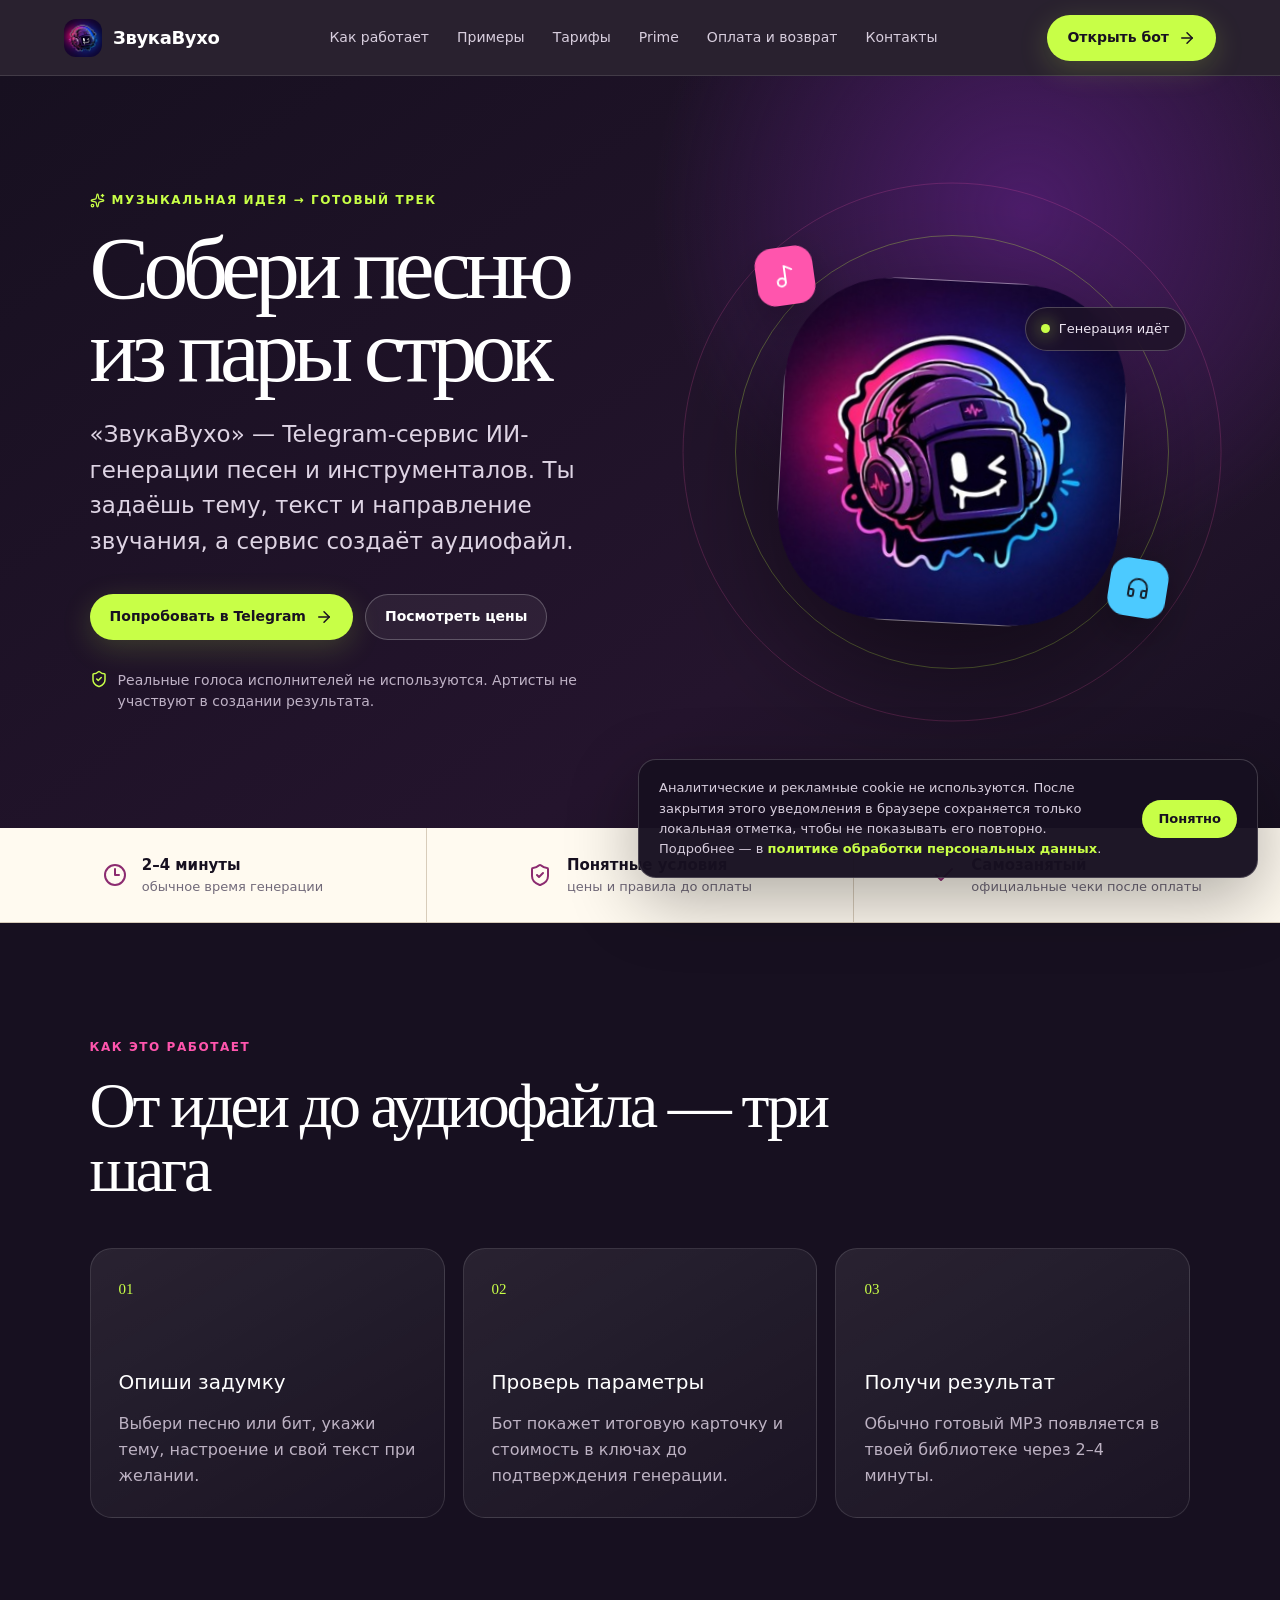
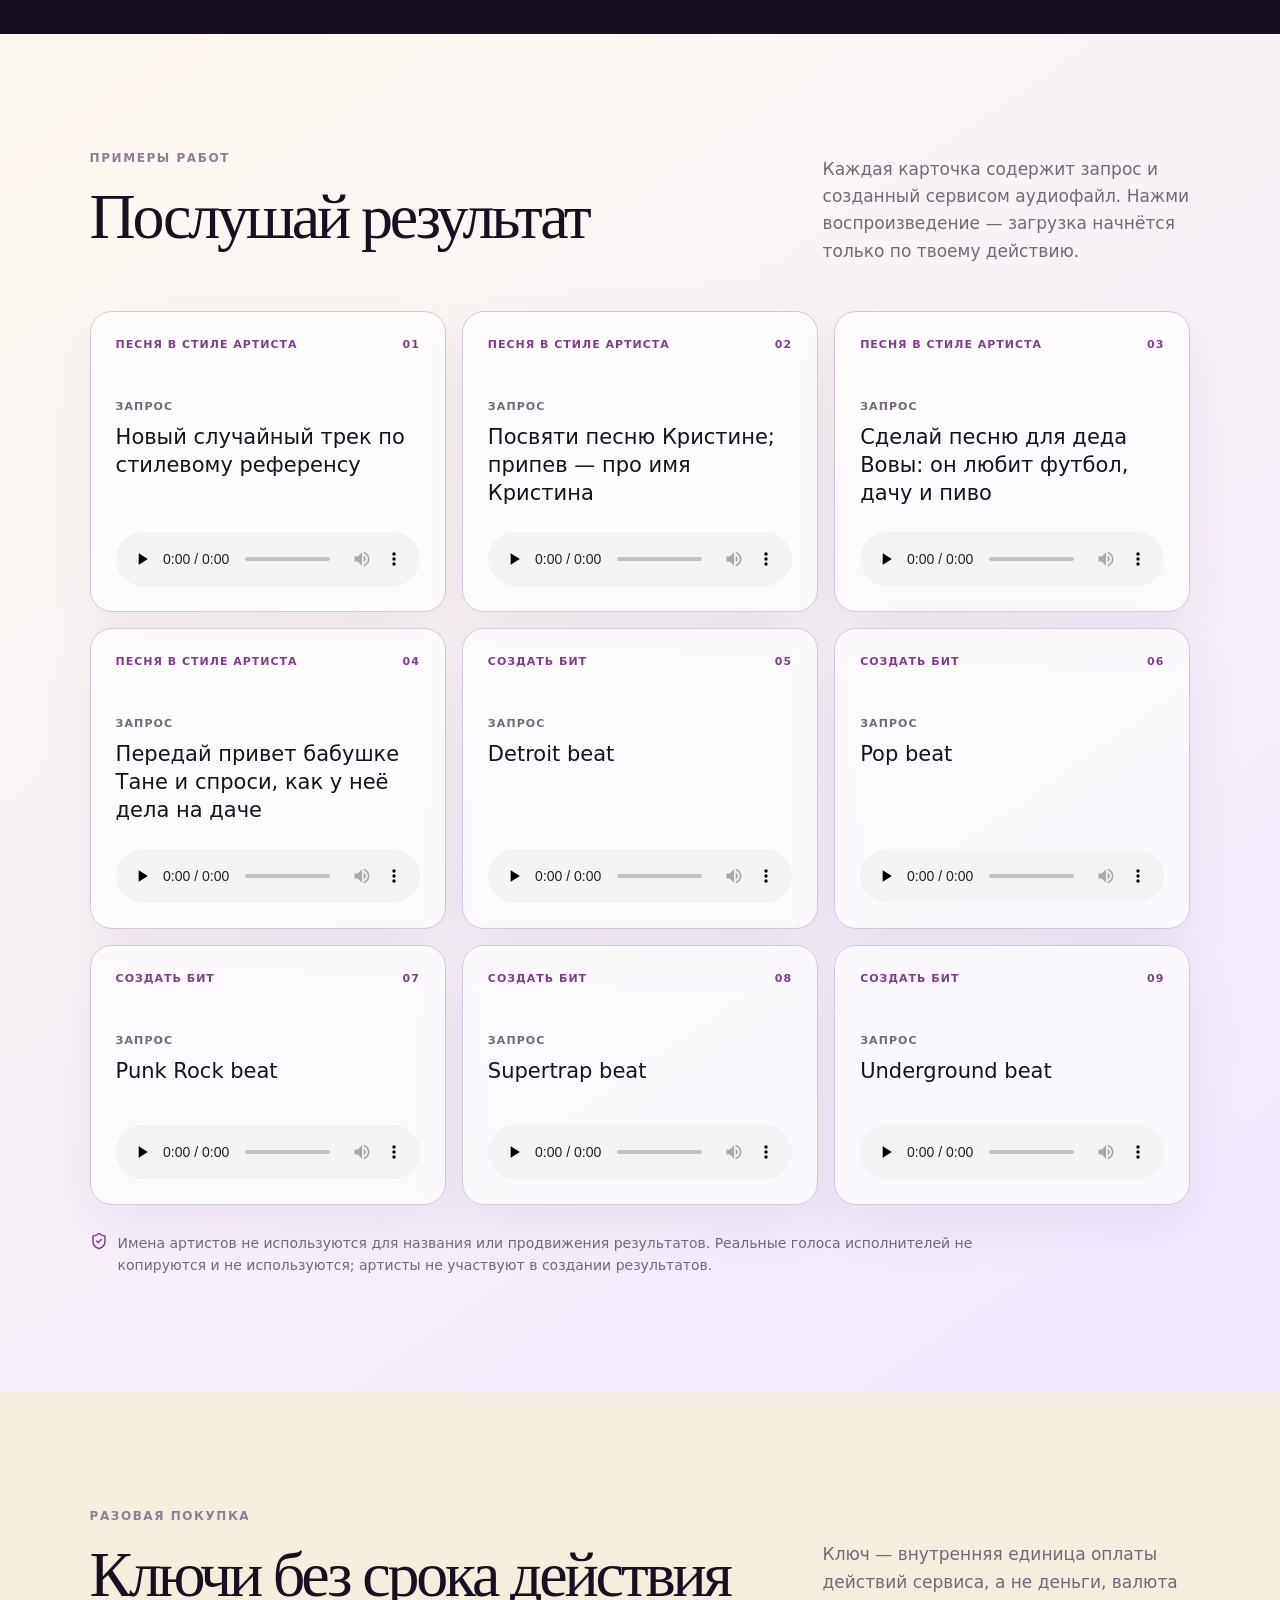
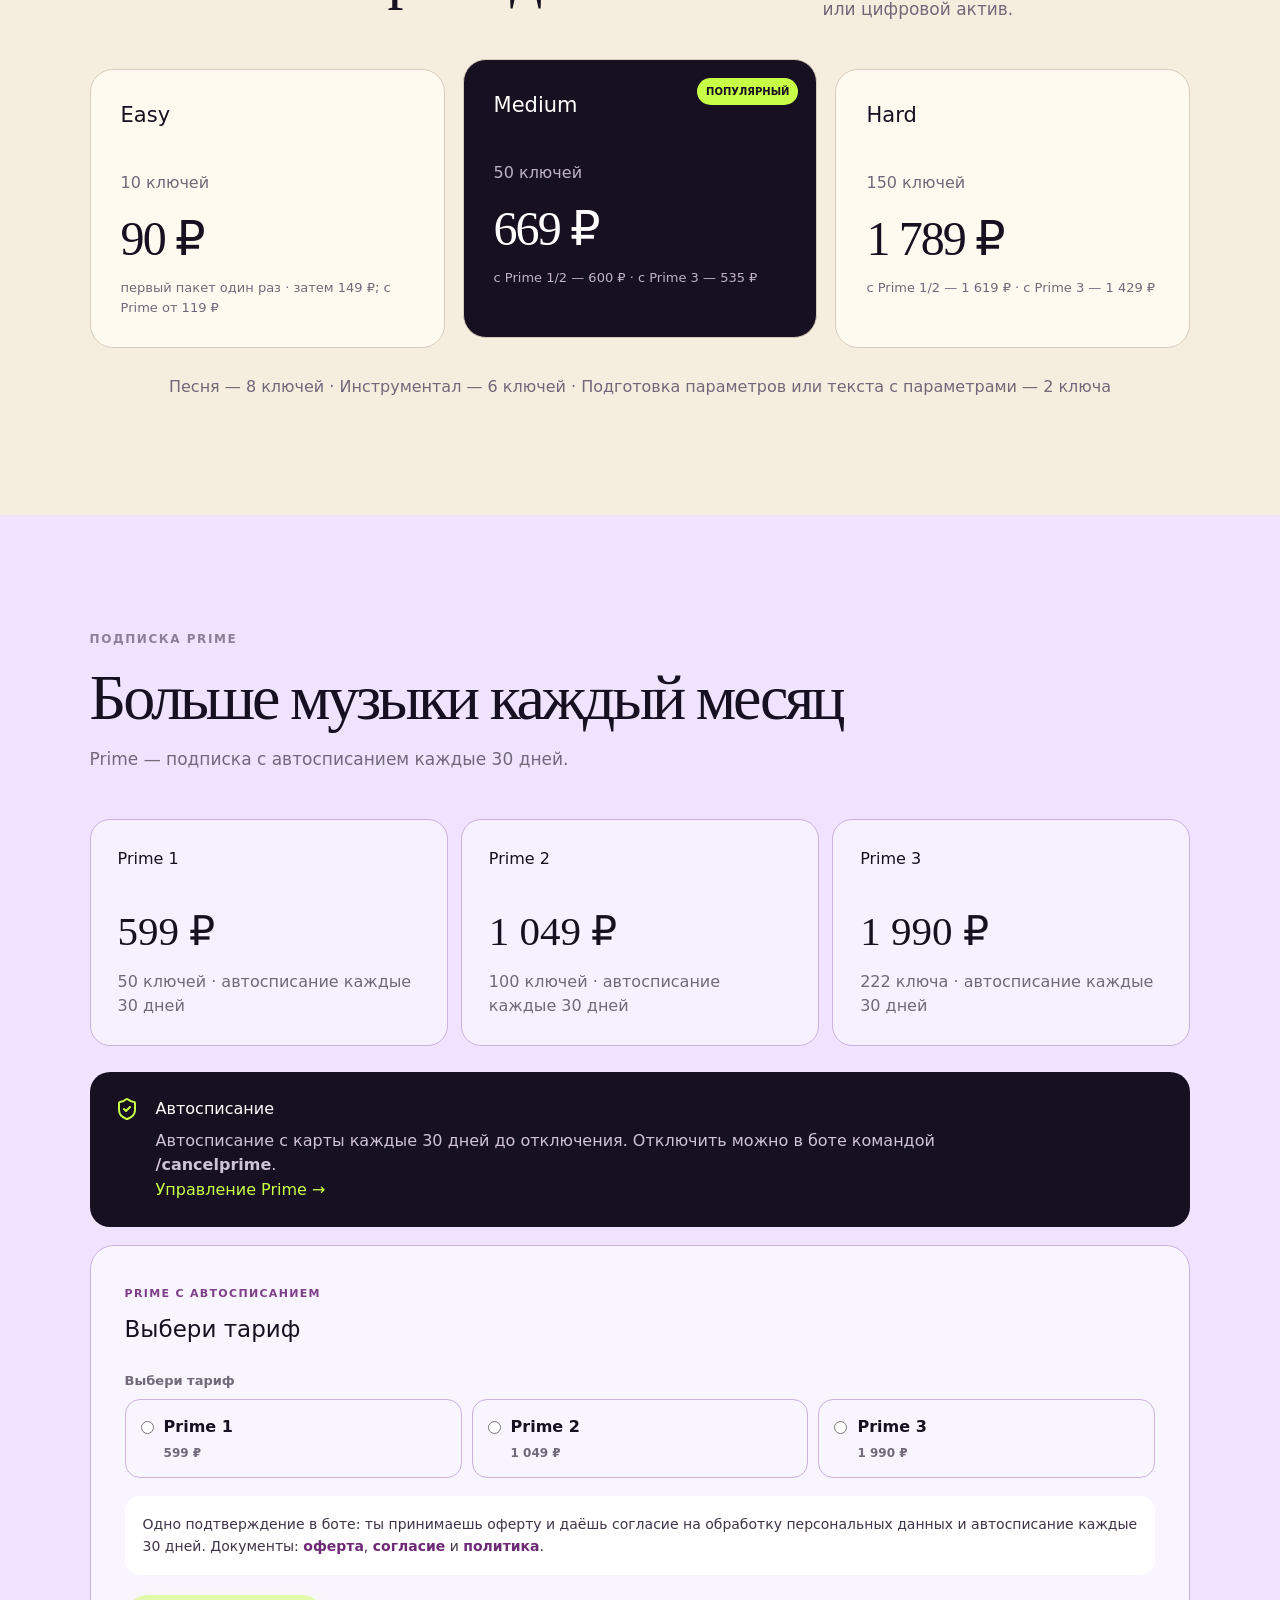
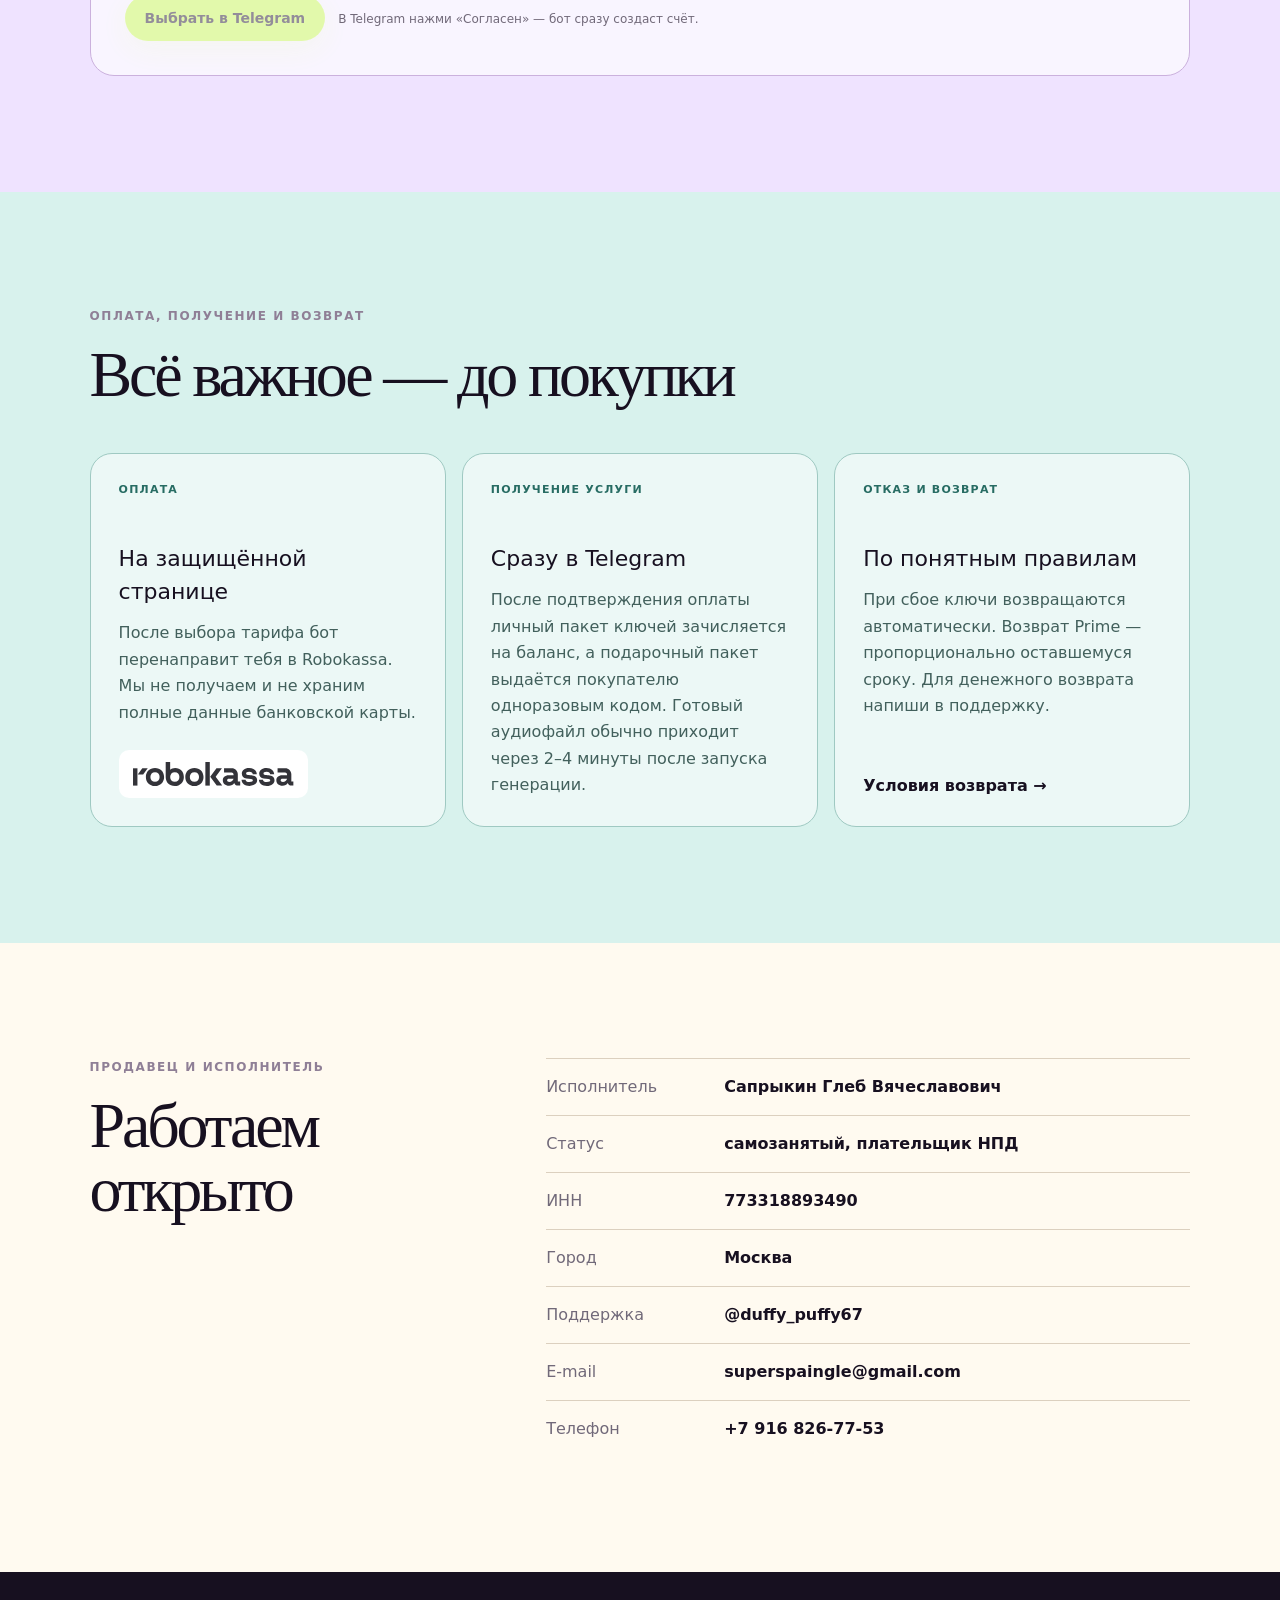
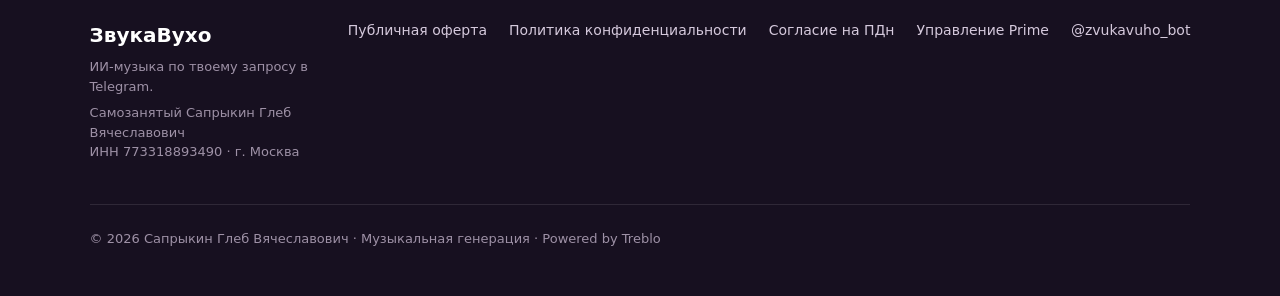
==== commit faf2c07e: "Publish prepared offer 2.0 and clear recurring terms" ====
--- a/index.html
+++ b/index.html
@@ -1,2 +1,2 @@
-<!DOCTYPE html><html lang="ru"><head><meta charSet="utf-8"/><meta name="viewport" content="width=device-width, initial-scale=1"/><link rel="stylesheet" href="https://sologle.github.io/zvukavuho-site/_next/static/css/index.CSOq1cr-.css" data-rsc-css-href="https://sologle.github.io/zvukavuho-site/_next/static/css/index.CSOq1cr-.css" data-precedence="vite-rsc/importer-resources"/><link rel="modulepreload" fetchPriority="low" href="https://sologle.github.io/zvukavuho-site/_next/static/chunks/index-DkZ_a7D5.js"/><script src="https://sologle.github.io/zvukavuho-site/_next/static/chunks/rolldown-runtime-hePW80VL.js" type="module" async=""></script><script src="https://sologle.github.io/zvukavuho-site/_next/static/chunks/framework-DTZGTDtF.js" type="module" async=""></script><script src="https://sologle.github.io/zvukavuho-site/_next/static/chunks/vinext-BsG6s8ge.js" type="module" async=""></script><link rel="modulepreload" href="https://sologle.github.io/zvukavuho-site/_next/static/chunks/layout-segment-context-CjEEX0Pi.js" crossorigin=""/><link rel="modulepreload" href="https://sologle.github.io/zvukavuho-site/_next/static/chunks/cookie-notice-Cu2uodpB.js" crossorigin=""/><link rel="modulepreload" href="https://sologle.github.io/zvukavuho-site/_next/static/chunks/site-config-CQP7uwVa.js" crossorigin=""/><link rel="modulepreload" href="https://sologle.github.io/zvukavuho-site/_next/static/chunks/image-HJW5_DE4.js" crossorigin=""/><link rel="modulepreload" href="https://sologle.github.io/zvukavuho-site/_next/static/chunks/Icon-Blaqac3y.js" crossorigin=""/><link rel="modulepreload" href="https://sologle.github.io/zvukavuho-site/_next/static/chunks/prime-consent-H-EiHNFP.js" crossorigin=""/><title>ЗвукаВухо — ИИ-песни и инструменталы в Telegram</title><meta name="description" content="Создавай песни и инструменталы по своему запросу в Telegram-боте ЗвукаВухо."/><meta property="og:title" content="ЗвукаВухо — преврати идею в песню"/><meta property="og:description" content="ИИ-песни и инструменталы по твоему запросу в Telegram."/><meta property="og:url" content="https://sologle.github.io/zvukavuho-site/"/><meta property="og:type" content="website"/><meta property="og:locale" content="ru_RU"/><meta property="og:image" content="https://sologle.github.io/zvukavuho-site/og.png"/><meta name="twitter:card" content="summary_large_image"/><meta name="twitter:title" content="ЗвукаВухо — преврати идею в песню"/><meta name="twitter:description" content="ИИ-песни и инструменталы по твоему запросу в Telegram."/><meta name="twitter:image" content="https://sologle.github.io/zvukavuho-site/og.png"/><link rel="icon" href="https://sologle.github.io/zvukavuho-site/bot-avatar.jpg"/><link rel="canonical" href="https://sologle.github.io/zvukavuho-site/"/><script>Object.assign(((self[Symbol.for("vinext.navigationRuntime")]??={bootstrap:{routeManifest:null},functions:{}}).bootstrap.rsc??={rsc:[]}),{params:{},nav:{"pathname":"/","searchParams":[]},searchParamsFromBrowser:false})</script><link rel="modulepreload" href="https://sologle.github.io/zvukavuho-site/_next/static/chunks/index-DkZ_a7D5.js" />
-</head><body><main><header class="site-header"><a class="brand" href="#top" aria-label="ЗвукаВухо — на главную"><img src="https://sologle.github.io/zvukavuho-site/bot-avatar.jpg" alt="Логотип ЗвукаВухо" width="38" height="38" loading="lazy" decoding="async" data-nimg="1"/><span>ЗвукаВухо</span></a><nav aria-label="Основная навигация"><a href="#how">Как работает</a><a href="#examples">Примеры</a><a href="#prices">Тарифы</a><a href="#prime">Prime</a><a href="#payment">Оплата и возврат</a><a href="#seller">Контакты</a></nav><a class="button button-primary" href="https://t.me/zvukavuho_bot" rel="noreferrer" target="_blank">Открыть бот<svg xmlns="http://www.w3.org/2000/svg" width="18" height="18" viewBox="0 0 24 24" fill="none" stroke="currentColor" stroke-width="2" stroke-linecap="round" stroke-linejoin="round" class="lucide lucide-arrow-right" aria-hidden="true"><path d="M5 12h14"></path><path d="m12 5 7 7-7 7"></path></svg></a></header><section class="hero" id="top"><div class="hero-copy"><p class="eyebrow"><svg xmlns="http://www.w3.org/2000/svg" width="15" height="15" viewBox="0 0 24 24" fill="none" stroke="currentColor" stroke-width="2" stroke-linecap="round" stroke-linejoin="round" class="lucide lucide-sparkles" aria-hidden="true"><path d="M11.017 2.814a1 1 0 0 1 1.966 0l1.051 5.558a2 2 0 0 0 1.594 1.594l5.558 1.051a1 1 0 0 1 0 1.966l-5.558 1.051a2 2 0 0 0-1.594 1.594l-1.051 5.558a1 1 0 0 1-1.966 0l-1.051-5.558a2 2 0 0 0-1.594-1.594l-5.558-1.051a1 1 0 0 1 0-1.966l5.558-1.051a2 2 0 0 0 1.594-1.594z"></path><path d="M20 2v4"></path><path d="M22 4h-4"></path><circle cx="4" cy="20" r="2"></circle></svg> Музыкальная идея → готовый трек</p><h1>Собери песню из пары строк</h1><p class="hero-lead">«ЗвукаВухо» — Telegram-сервис ИИ-генерации песен и инструменталов. Ты задаёшь тему, текст и направление звучания, а сервис создаёт аудиофайл.</p><div class="hero-actions"><a class="button button-primary" href="https://t.me/zvukavuho_bot" rel="noreferrer" target="_blank">Попробовать в Telegram<svg xmlns="http://www.w3.org/2000/svg" width="18" height="18" viewBox="0 0 24 24" fill="none" stroke="currentColor" stroke-width="2" stroke-linecap="round" stroke-linejoin="round" class="lucide lucide-arrow-right" aria-hidden="true"><path d="M5 12h14"></path><path d="m12 5 7 7-7 7"></path></svg></a><a class="button button-secondary" href="#prices">Посмотреть цены</a></div><p class="clean-voice"><svg xmlns="http://www.w3.org/2000/svg" width="18" height="18" viewBox="0 0 24 24" fill="none" stroke="currentColor" stroke-width="2" stroke-linecap="round" stroke-linejoin="round" class="lucide lucide-shield-check" aria-hidden="true"><path d="M20 13c0 5-3.5 7.5-7.66 8.95a1 1 0 0 1-.67-.01C7.5 20.5 4 18 4 13V6a1 1 0 0 1 1-1c2 0 4.5-1.2 6.24-2.72a1.17 1.17 0 0 1 1.52 0C14.51 3.81 17 5 19 5a1 1 0 0 1 1 1z"></path><path d="m9 12 2 2 4-4"></path></svg>Реальные голоса исполнителей не используются. Артисты не участвуют в создании результата.</p></div><div class="hero-art" aria-label="ЗвукаВухо создаёт музыку в Telegram"><div class="sound-orbit orbit-one"></div><div class="sound-orbit orbit-two"></div><div class="avatar-wrap"><img src="https://sologle.github.io/zvukavuho-site/bot-avatar.jpg" alt="Маскот музыкального сервиса ЗвукаВухо" loading="lazy" decoding="async" data-nimg="fill" style="position:absolute;inset:0;width:100%;height:100%;object-fit:cover"/></div><div class="floating-note note-one"><svg xmlns="http://www.w3.org/2000/svg" width="24" height="24" viewBox="0 0 24 24" fill="none" stroke="currentColor" stroke-width="2" stroke-linecap="round" stroke-linejoin="round" class="lucide lucide-music2 lucide-music-2" aria-hidden="true"><circle cx="8" cy="18" r="4"></circle><path d="M12 18V2l7 4"></path></svg></div><div class="floating-note note-two"><svg xmlns="http://www.w3.org/2000/svg" width="24" height="24" viewBox="0 0 24 24" fill="none" stroke="currentColor" stroke-width="2" stroke-linecap="round" stroke-linejoin="round" class="lucide lucide-headphones" aria-hidden="true"><path d="M3 14h3a2 2 0 0 1 2 2v3a2 2 0 0 1-2 2H5a2 2 0 0 1-2-2v-7a9 9 0 0 1 18 0v7a2 2 0 0 1-2 2h-1a2 2 0 0 1-2-2v-3a2 2 0 0 1 2-2h3"></path></svg></div><div class="generation-pill"><span></span> Генерация идёт</div></div></section><section class="trust-strip" aria-label="Основные сведения об услуге"><div><svg xmlns="http://www.w3.org/2000/svg" width="24" height="24" viewBox="0 0 24 24" fill="none" stroke="currentColor" stroke-width="2" stroke-linecap="round" stroke-linejoin="round" class="lucide lucide-clock3 lucide-clock-3" aria-hidden="true"><circle cx="12" cy="12" r="10"></circle><path d="M12 6v6h4"></path></svg><span><strong>2–4 минуты</strong>обычное время генерации</span></div><div><svg xmlns="http://www.w3.org/2000/svg" width="24" height="24" viewBox="0 0 24 24" fill="none" stroke="currentColor" stroke-width="2" stroke-linecap="round" stroke-linejoin="round" class="lucide lucide-shield-check" aria-hidden="true"><path d="M20 13c0 5-3.5 7.5-7.66 8.95a1 1 0 0 1-.67-.01C7.5 20.5 4 18 4 13V6a1 1 0 0 1 1-1c2 0 4.5-1.2 6.24-2.72a1.17 1.17 0 0 1 1.52 0C14.51 3.81 17 5 19 5a1 1 0 0 1 1 1z"></path><path d="m9 12 2 2 4-4"></path></svg><span><strong>Понятные условия</strong>цены и правила до оплаты</span></div><div><svg xmlns="http://www.w3.org/2000/svg" width="24" height="24" viewBox="0 0 24 24" fill="none" stroke="currentColor" stroke-width="2" stroke-linecap="round" stroke-linejoin="round" class="lucide lucide-check" aria-hidden="true"><path d="M20 6 9 17l-5-5"></path></svg><span><strong>Самозанятый</strong>официальные чеки после оплаты</span></div></section><section class="section section-dark" id="how"><div class="section-heading"><p class="eyebrow">Как это работает</p><h2>От идеи до аудиофайла — три шага</h2></div><div class="steps"><article><span>01</span><h3>Опиши задумку</h3><p>Выбери песню или бит, укажи тему, настроение и свой текст при желании.</p></article><article><span>02</span><h3>Проверь параметры</h3><p>Бот покажет итоговую карточку и стоимость в ключах до подтверждения генерации.</p></article><article><span>03</span><h3>Получи результат</h3><p>Обычно готовый MP3 появляется в твоей библиотеке через 2–4 минуты.</p></article></div></section><section class="section examples-section" id="examples"><div class="section-heading split-heading"><div><p class="eyebrow">Примеры работ</p><h2>Послушай результат</h2></div><p>Каждая карточка содержит запрос и созданный сервисом аудиофайл. Нажми воспроизведение — загрузка начнётся только по твоему действию.</p></div><div class="example-grid"><article class="example-card"><div class="example-meta"><span>Песня в стиле артиста</span><span>01</span></div><p class="prompt-label">Запрос</p><h3>Новый случайный трек по стилевому референсу</h3><audio aria-label="Пример: Новый случайный трек по стилевому референсу" controls="" preload="none"><source src="examples/song-300k.mp3" type="audio/mpeg"/>Твой браузер не поддерживает воспроизведение аудио.</audio></article><article class="example-card"><div class="example-meta"><span>Песня в стиле артиста</span><span>02</span></div><p class="prompt-label">Запрос</p><h3>Посвяти песню Кристине; припев — про имя Кристина</h3><audio aria-label="Пример: Посвяти песню Кристине; припев — про имя Кристина" controls="" preload="none"><source src="examples/song-kristina.mp3" type="audio/mpeg"/>Твой браузер не поддерживает воспроизведение аудио.</audio></article><article class="example-card"><div class="example-meta"><span>Песня в стиле артиста</span><span>03</span></div><p class="prompt-label">Запрос</p><h3>Сделай песню для деда Вовы: он любит футбол, дачу и пиво</h3><audio aria-label="Пример: Сделай песню для деда Вовы: он любит футбол, дачу и пиво" controls="" preload="none"><source src="examples/song-ded-vova.mp3" type="audio/mpeg"/>Твой браузер не поддерживает воспроизведение аудио.</audio></article><article class="example-card"><div class="example-meta"><span>Песня в стиле артиста</span><span>04</span></div><p class="prompt-label">Запрос</p><h3>Передай привет бабушке Тане и спроси, как у неё дела на даче</h3><audio aria-label="Пример: Передай привет бабушке Тане и спроси, как у неё дела на даче" controls="" preload="none"><source src="examples/song-babushka-tanya.mp3" type="audio/mpeg"/>Твой браузер не поддерживает воспроизведение аудио.</audio></article><article class="example-card"><div class="example-meta"><span>Создать бит</span><span>05</span></div><p class="prompt-label">Запрос</p><h3>Detroit beat</h3><audio aria-label="Пример: Detroit beat" controls="" preload="none"><source src="examples/detroit.mp3" type="audio/mpeg"/>Твой браузер не поддерживает воспроизведение аудио.</audio></article><article class="example-card"><div class="example-meta"><span>Создать бит</span><span>06</span></div><p class="prompt-label">Запрос</p><h3>Pop beat</h3><audio aria-label="Пример: Pop beat" controls="" preload="none"><source src="examples/pop.mp3" type="audio/mpeg"/>Твой браузер не поддерживает воспроизведение аудио.</audio></article><article class="example-card"><div class="example-meta"><span>Создать бит</span><span>07</span></div><p class="prompt-label">Запрос</p><h3>Punk Rock beat</h3><audio aria-label="Пример: Punk Rock beat" controls="" preload="none"><source src="examples/punk-rock.mp3" type="audio/mpeg"/>Твой браузер не поддерживает воспроизведение аудио.</audio></article><article class="example-card"><div class="example-meta"><span>Создать бит</span><span>08</span></div><p class="prompt-label">Запрос</p><h3>Supertrap beat</h3><audio aria-label="Пример: Supertrap beat" controls="" preload="none"><source src="examples/supertrap.mp3" type="audio/mpeg"/>Твой браузер не поддерживает воспроизведение аудио.</audio></article><article class="example-card"><div class="example-meta"><span>Создать бит</span><span>09</span></div><p class="prompt-label">Запрос</p><h3>Underground beat</h3><audio aria-label="Пример: Underground beat" controls="" preload="none"><source src="examples/underground.mp3" type="audio/mpeg"/>Твой браузер не поддерживает воспроизведение аудио.</audio></article></div><p class="example-disclaimer"><svg xmlns="http://www.w3.org/2000/svg" width="18" height="18" viewBox="0 0 24 24" fill="none" stroke="currentColor" stroke-width="2" stroke-linecap="round" stroke-linejoin="round" class="lucide lucide-shield-check" aria-hidden="true"><path d="M20 13c0 5-3.5 7.5-7.66 8.95a1 1 0 0 1-.67-.01C7.5 20.5 4 18 4 13V6a1 1 0 0 1 1-1c2 0 4.5-1.2 6.24-2.72a1.17 1.17 0 0 1 1.52 0C14.51 3.81 17 5 19 5a1 1 0 0 1 1 1z"></path><path d="m9 12 2 2 4-4"></path></svg>Имена артистов не используются для названия или продвижения результатов. Реальные голоса исполнителей не копируются и не используются; артисты не участвуют в создании результатов.</p></section><section class="section paper-section" id="prices"><div class="section-heading split-heading"><div><p class="eyebrow">Разовая покупка</p><h2>Ключи без срока действия</h2></div><p>Ключ — внутренняя единица оплаты действий сервиса, а не деньги, валюта или цифровой актив.</p></div><div class="price-grid"><article class="price-card"><h3>Изи</h3><p class="keys">10 ключей</p><p class="price">50 ₽</p><p class="price-note">один пакет по скидке · затем 99 ₽</p></article><article class="price-card featured"><span class="tag">Популярный</span><h3>Медиум</h3><p class="keys">100 ключей</p><p class="price">899 ₽</p><p class="price-note">один платёж</p></article><article class="price-card"><h3>Хард</h3><p class="keys">300 ключей</p><p class="price">2 549 ₽</p><p class="price-note">один платёж</p></article></div><p class="cost-note">Песня — 8 ключей · Инструментал — 6 ключей · Подготовка параметров или текста с параметрами — 2 ключа</p></section><section class="section prime-section" id="prime"><div class="section-heading"><p class="eyebrow">Подписка Prime</p><h2>Больше музыки каждый месяц</h2><p>Каждый тариф автоматически продлевается и оплачивается каждые 30 дней по указанной цене.</p></div><div class="prime-grid"><article><h3>Prime 1</h3><strong>539 ₽</strong><p>60 ключей<!-- --> на 30 дней</p></article><article><h3>Prime 2</h3><strong>1 099 ₽</strong><p>130 ключей<!-- --> на 30 дней</p></article><article><h3>Prime 3</h3><strong>3 499 ₽</strong><p>440 ключей<!-- --> на 30 дней</p></article></div><div class="recurring-notice"><svg xmlns="http://www.w3.org/2000/svg" width="24" height="24" viewBox="0 0 24 24" fill="none" stroke="currentColor" stroke-width="2" stroke-linecap="round" stroke-linejoin="round" class="lucide lucide-shield-check" aria-hidden="true"><path d="M20 13c0 5-3.5 7.5-7.66 8.95a1 1 0 0 1-.67-.01C7.5 20.5 4 18 4 13V6a1 1 0 0 1 1-1c2 0 4.5-1.2 6.24-2.72a1.17 1.17 0 0 1 1.52 0C14.51 3.81 17 5 19 5a1 1 0 0 1 1 1z"></path><path d="m9 12 2 2 4-4"></path></svg><div><h3>Автопродление</h3><p>Списание раз в 30 дней. Отключить можно в боте командой <strong>/cancelprime</strong>.</p><a href="https://sologle.github.io/zvukavuho-site/subscription/cancel/">Управление Prime →</a></div></div><div class="consent-card"><div class="consent-heading"><span>Оформление Prime</span><h3>Выбери тариф</h3></div><fieldset class="consent-plans"><legend>Выбери тариф</legend><label><input type="radio" name="prime-tier"/><span>Prime 1</span><strong>539 ₽<!-- --> / 30 дней</strong></label><label><input type="radio" name="prime-tier"/><span>Prime 2</span><strong>1 099 ₽<!-- --> / 30 дней</strong></label><label><input type="radio" name="prime-tier"/><span>Prime 3</span><strong>3 499 ₽<!-- --> / 30 дней</strong></label></fieldset><div class="consent-summary">Одно подтверждение в боте: ты принимаешь оферту и даёшь согласие на обработку персональных данных и автосписание каждые 30 дней. Документы:<!-- --> <a href="https://sologle.github.io/zvukavuho-site/offer/">оферта</a>,<!-- --> <a href="https://sologle.github.io/zvukavuho-site/consent/">согласие</a> и<!-- --> <a href="https://sologle.github.io/zvukavuho-site/privacy/">политика</a>.</div><button class="button button-primary" disabled="" type="button">Выбрать в Telegram</button><p>В Telegram нажми «Согласен · к оплате» — бот сразу создаст счёт.</p></div></section><section class="section payment-section" id="payment"><div class="section-heading"><p class="eyebrow">Оплата, получение и возврат</p><h2>Всё важное — до покупки</h2></div><div class="service-cards"><article><span>Оплата</span><h3>На защищённой странице</h3><p>После выбора тарифа бот перенаправит тебя в Robokassa. Мы не получаем и не храним полные данные банковской карты.</p><a class="provider-link" href="https://robokassa.com/" rel="noreferrer" target="_blank"><img src="https://sologle.github.io/zvukavuho-site/robokassa.svg" alt="Robokassa" width="161" height="24" loading="lazy" decoding="async" data-nimg="1"/></a></article><article><span>Получение услуги</span><h3>Сразу в Telegram</h3><p>После подтверждения оплаты личный пакет ключей зачисляется на баланс, а подарочный пакет выдаётся покупателю одноразовым кодом. Готовый аудиофайл обычно приходит через 2–4 минуты после запуска генерации.</p></article><article><span>Отказ и возврат</span><h3>По понятным правилам</h3><p>При техническом сбое ключи возвращаются автоматически. Для денежного возврата напиши в поддержку; расчёт и срок описаны в оферте.</p><a href="https://sologle.github.io/zvukavuho-site/offer/#refunds">Условия возврата →</a></article></div></section><section class="seller section" id="seller"><div><p class="eyebrow">Продавец и исполнитель</p><h2>Работаем открыто</h2></div><dl><div><dt>Исполнитель</dt><dd>Сапрыкин Глеб Вячеславович</dd></div><div><dt>Статус</dt><dd>самозанятый, плательщик НПД</dd></div><div><dt>ИНН</dt><dd>773318893490</dd></div><div><dt>Город</dt><dd>Москва</dd></div><div><dt>Поддержка</dt><dd><a href="https://t.me/duffy_puffy67">@duffy_puffy67</a></dd></div><div><dt>E-mail</dt><dd><a href="mailto:superspaingle@gmail.com">superspaingle@gmail.com</a></dd></div><div><dt>Телефон</dt><dd><a href="tel:+79168267753">+7 916 826-77-53</a></dd></div></dl></section><footer><div><strong>ЗвукаВухо</strong><p>ИИ-музыка по твоему запросу в Telegram.</p><p>Самозанятый Сапрыкин Глеб Вячеславович<br/>ИНН 773318893490 · г. Москва</p></div><div class="footer-links"><a href="https://sologle.github.io/zvukavuho-site/offer/">Публичная оферта</a><a href="https://sologle.github.io/zvukavuho-site/privacy/">Политика конфиденциальности</a><a href="https://sologle.github.io/zvukavuho-site/consent/">Согласие на ПДн</a><a href="https://sologle.github.io/zvukavuho-site/subscription/cancel/">Управление Prime</a><a href="https://t.me/zvukavuho_bot">@zvukavuho_bot</a></div><p>© 2026 Сапрыкин Глеб Вячеславович · Музыкальная генерация · <a href="https://treblo.com" rel="noreferrer" target="_blank">Powered by Treblo</a></p></footer></main><script type="module" src="https://sologle.github.io/zvukavuho-site/_next/static/chunks/index-DkZ_a7D5.js" id="_R_" async=""></script><script>((self[Symbol.for("vinext.navigationRuntime")]??={bootstrap:{routeManifest:null},functions:{}}).bootstrap.rsc??={rsc:[]}).rsc.push("0:{\"page:/\":\"$L1\",\"layout:/\":\"$L2\",\"route:/\":\"$L3\",\"__route\":\"route:/\",\"__interceptionContext\":null,\"__layoutIds\":[\"layout:/\"],\"__rootLayout\":\"/\",\"__bfcacheSegmentIdentities\":{\"layout:/\":\"[\\\"layout\\\",\\\"layout:/\\\",\\\"root-boundary:/\\\",\\\"\\\"]\",\"page:/\":\"[\\\"page\\\",\\\"page:/\\\",\\\"root-boundary:/\\\",\\\"\\\"]\"},\"__srcPage\":[\"page\"],\"__layoutFlags\":{\"layout:/\":\"s\"},\"__artifactCompatibility\":{\"schemaVersion\":1,\"graphVersion\":\"app-route-graph:1177fd80f83fa7b0\",\"deploymentVersion\":\"1f721e48-002f-45aa-9736-c80934a3f026\",\"appElementsSchemaVersion\":1,\"rscPayloadSchemaVersion\":1,\"rootBoundaryId\":\"/\",\"renderEpoch\":null}}\n")</script><script>((self[Symbol.for("vinext.navigationRuntime")]??={bootstrap:{routeManifest:null},functions:{}}).bootstrap.rsc??={rsc:[]}).rsc.push("4:I[\"45dddcf4ede1\",[],\"Children\",1]\n")</script><script>((self[Symbol.for("vinext.navigationRuntime")]??={bootstrap:{routeManifest:null},functions:{}}).bootstrap.rsc??={rsc:[]}).rsc.push("5:I[\"c6a17f282fa5\",[],\"CookieNotice\",1]\n")</script><script>((self[Symbol.for("vinext.navigationRuntime")]??={bootstrap:{routeManifest:null},functions:{}}).bootstrap.rsc??={rsc:[]}).rsc.push("6:I[\"73e4fe49a978\",[],\"GlobalErrorBoundary\",1]\n")</script><script>((self[Symbol.for("vinext.navigationRuntime")]??={bootstrap:{routeManifest:null},functions:{}}).bootstrap.rsc??={rsc:[]}).rsc.push("7:I[\"029c0c0534fa\",[],\"default\",1]\n")</script><script>((self[Symbol.for("vinext.navigationRuntime")]??={bootstrap:{routeManifest:null},functions:{}}).bootstrap.rsc??={rsc:[]}).rsc.push("8:I[\"73e4fe49a978\",[],\"ErrorBoundary\",1]\n")</script><script>((self[Symbol.for("vinext.navigationRuntime")]??={bootstrap:{routeManifest:null},functions:{}}).bootstrap.rsc??={rsc:[]}).rsc.push("9:I[\"6032a9ebc3d8\",[],\"LayoutSegmentProvider\",1]\n")</script><script>((self[Symbol.for("vinext.navigationRuntime")]??={bootstrap:{routeManifest:null},functions:{}}).bootstrap.rsc??={rsc:[]}).rsc.push("a:I[\"45dddcf4ede1\",[],\"Slot\",1]\n")</script><script>((self[Symbol.for("vinext.navigationRuntime")]??={bootstrap:{routeManifest:null},functions:{}}).bootstrap.rsc??={rsc:[]}).rsc.push("b:I[\"73e4fe49a978\",[],\"NotFoundBoundary\",1]\n")</script><script>((self[Symbol.for("vinext.navigationRuntime")]??={bootstrap:{routeManifest:null},functions:{}}).bootstrap.rsc??={rsc:[]}).rsc.push("c:I[\"f54b9b26e8f6\",[],\"AppRouterScrollTarget\",1]\n")</script><script>((self[Symbol.for("vinext.navigationRuntime")]??={bootstrap:{routeManifest:null},functions:{}}).bootstrap.rsc??={rsc:[]}).rsc.push("d:I[\"73e4fe49a978\",[],\"RedirectBoundary\",1]\n")</script><script>((self[Symbol.for("vinext.navigationRuntime")]??={bootstrap:{routeManifest:null},functions:{}}).bootstrap.rsc??={rsc:[]}).rsc.push(":HL[\"https://sologle.github.io/zvukavuho-site/_next/static/css/index.CSOq1cr-.css\",\"style\"     ]\n")</script><script>((self[Symbol.for("vinext.navigationRuntime")]??={bootstrap:{routeManifest:null},functions:{}}).bootstrap.rsc??={rsc:[]}).rsc.push("2:[[[\"$\",\"link\",\"css:https://sologle.github.io/zvukavuho-site/_next/static/css/index.CSOq1cr-.css\",{\"rel\":\"stylesheet\",\"precedence\":\"vite-rsc/importer-resources\",\"href\":\"https://sologle.github.io/zvukavuho-site/_next/static/css/index.CSOq1cr-.css\",\"data-rsc-css-href\":\"https://sologle.github.io/zvukavuho-site/_next/static/css/index.CSOq1cr-.css\"}],\"$undefined\"],[\"$\",\"html\",null,{\"lang\":\"ru\",\"children\":[\"$\",\"body\",null,{\"children\":[[\"$\",\"$L4\",null,{}],[\"$\",\"$L5\",null,{}]]}]}]]\n")</script><script>((self[Symbol.for("vinext.navigationRuntime")]??={bootstrap:{routeManifest:null},functions:{}}).bootstrap.rsc??={rsc:[]}).rsc.push("3:[[[\"$\",\"meta\",null,{\"charSet\":\"utf-8\"}],[[\"$\",\"title\",\"0\",{\"children\":\"ЗвукаВухо — ИИ-песни и инструменталы в Telegram\"}],[\"$\",\"meta\",\"1\",{\"name\":\"description\",\"content\":\"Создавай песни и инструменталы по своему запросу в Telegram-боте ЗвукаВухо.\"}],[\"$\",\"meta\",\"2\",{\"property\":\"og:title\",\"content\":\"ЗвукаВухо — преврати идею в песню\"}],[\"$\",\"meta\",\"3\",{\"property\":\"og:description\",\"content\":\"ИИ-песни и инструменталы по твоему запросу в Telegram.\"}],[\"$\",\"meta\",\"4\",{\"property\":\"og:url\",\"content\":\"https://sologle.github.io/zvukavuho-site/\"}],[\"$\",\"meta\",\"5\",{\"property\":\"og:type\",\"content\":\"website\"}],[\"$\",\"meta\",\"6\",{\"property\":\"og:locale\",\"content\":\"ru_RU\"}],[\"$\",\"meta\",\"7\",{\"property\":\"og:image\",\"content\":\"https://sologle.github.io/zvukavuho-site/og.png\"}],[\"$\",\"meta\",\"8\",{\"name\":\"twitter:card\",\"content\":\"summary_large_image\"}],[\"$\",\"meta\",\"9\",{\"name\":\"twitter:title\",\"content\":\"ЗвукаВухо — преврати идею в песню\"}],[\"$\",\"meta\",\"10\",{\"name\":\"twitter:description\",\"content\":\"ИИ-песни и инструменталы по твоему запросу в Telegram.\"}],[\"$\",\"meta\",\"11\",{\"name\":\"twitter:image\",\"content\":\"https://sologle.github.io/zvukavuho-site/og.png\"}],[\"$\",\"link\",\"12\",{\"data-vinext-streamed-icon\":\"$undefined\",\"rel\":\"icon\",\"href\":\"https://sologle.github.io/zvukavuho-site/bot-avatar.jpg\",\"type\":\"$undefined\",\"sizes\":\"$undefined\",\"color\":\"$undefined\",\"media\":\"$undefined\",\"fetchPriority\":\"$undefined\"}],[\"$\",\"link\",\"13\",{\"rel\":\"canonical\",\"href\":\"https://sologle.github.io/zvukavuho-site/\"}]],[[\"$\",\"meta\",\"0\",{\"name\":\"viewport\",\"content\":\"width=device-width, initial-scale=1\"}]]],[\"$\",\"$L6\",null,{\"fallback\":\"$7\",\"children\":[\"$\",\"$L8\",null,{\"fallback\":\"$7\",\"children\":[\"$\",\"$L9\",null,{\"providerId\":\"layout:/\",\"segmentMap\":{\"children\":[]},\"children\":[\"$\",\"$La\",null,{\"id\":\"layout:/\",\"parallelSlots\":\"$undefined\",\"children\":[\"$\",\"$Lb\",null,{\"resetKey\":\"\",\"fallback\":[[\"$\",\"title\",null,{\"children\":\"404: This page could not be found.\"}],[\"$\",\"div\",null,{\"style\":{\"fontFamily\":\"system-ui,\\\"Segoe UI\\\",Roboto,Helvetica,Arial,sans-serif,\\\"Apple Color Emoji\\\",\\\"Segoe UI Emoji\\\"\",\"height\":\"100vh\",\"textAlign\":\"center\",\"display\":\"flex\",\"flexDirection\":\"column\",\"alignItems\":\"center\",\"justifyContent\":\"center\"},\"children\":[\"$\",\"div\",null,{\"children\":[[\"$\",\"style\",null,{\"dangerouslySetInnerHTML\":{\"__html\":\"body{color:#000;background:#fff;margin:0}.next-error-h1{border-right:1px solid rgba(0,0,0,.3)}@media (prefers-color-scheme:dark){body{color:#fff;background:#000}.next-error-h1{border-right:1px solid rgba(255,255,255,.3)}}\"}}],[\"$\",\"h1\",null,{\"className\":\"next-error-h1\",\"style\":{\"display\":\"inline-block\",\"margin\":\"0 20px 0 0\",\"padding\":\"0 23px 0 0\",\"fontSize\":24,\"fontWeight\":500,\"verticalAlign\":\"top\",\"lineHeight\":\"49px\"},\"children\":404}],[\"$\",\"div\",null,{\"style\":{\"display\":\"inline-block\"},\"children\":[\"$\",\"h2\",null,{\"style\":{\"fontSize\":14,\"fontWeight\":400,\"lineHeight\":\"49px\",\"margin\":0},\"children\":\"This page could not be found.\"}]}]]}]}]],\"children\":[\"$\",\"$Lc\",null,{\"children\":[\"$\",\"$Ld\",null,{\"children\":[[\"$\",\"$L9\",null,{\"providerId\":\"page:/\",\"segmentMap\":{\"children\":[\"__PAGE__\"]},\"children\":[\"$\",\"$La\",null,{\"id\":\"page:/\"}]}],null]}]}]}]}]}]}]}],null,null]\n")</script><script>((self[Symbol.for("vinext.navigationRuntime")]??={bootstrap:{routeManifest:null},functions:{}}).bootstrap.rsc??={rsc:[]}).rsc.push("e:I[\"9fb86276be8f\",[],\"default\",1]\n")</script><script>((self[Symbol.for("vinext.navigationRuntime")]??={bootstrap:{routeManifest:null},functions:{}}).bootstrap.rsc??={rsc:[]}).rsc.push("f:I[\"a44f2fccbc9b\",[],\"default\",1]\n")</script><script>((self[Symbol.for("vinext.navigationRuntime")]??={bootstrap:{routeManifest:null},functions:{}}).bootstrap.rsc??={rsc:[]}).rsc.push("1:[\"$\",\"main\",null,{\"children\":[[\"$\",\"header\",null,{\"className\":\"site-header\",\"children\":[[\"$\",\"a\",null,{\"className\":\"brand\",\"href\":\"#top\",\"aria-label\":\"ЗвукаВухо — на главную\",\"children\":[[\"$\",\"$Le\",null,{\"alt\":\"Логотип ЗвукаВухо\",\"height\":38,\"src\":\"https://sologle.github.io/zvukavuho-site/bot-avatar.jpg\",\"width\":38}],[\"$\",\"span\",null,{\"children\":\"ЗвукаВухо\"}]]}],[\"$\",\"nav\",null,{\"aria-label\":\"Основная навигация\",\"children\":[[\"$\",\"a\",null,{\"href\":\"#how\",\"children\":\"Как работает\"}],[\"$\",\"a\",null,{\"href\":\"#examples\",\"children\":\"Примеры\"}],[\"$\",\"a\",null,{\"href\":\"#prices\",\"children\":\"Тарифы\"}],[\"$\",\"a\",null,{\"href\":\"#prime\",\"children\":\"Prime\"}],[\"$\",\"a\",null,{\"href\":\"#payment\",\"children\":\"Оплата и возврат\"}],[\"$\",\"a\",null,{\"href\":\"#seller\",\"children\":\"Контакты\"}]]}],[\"$\",\"a\",null,{\"className\":\"button button-primary\",\"href\":\"https://t.me/zvukavuho_bot\",\"rel\":\"noreferrer\",\"target\":\"_blank\",\"children\":[\"Открыть бот\",[\"$\",\"$Lf\",null,{\"ref\":\"$undefined\",\"iconNode\":[[\"path\",{\"d\":\"M5 12h14\",\"key\":\"1ays0h\"}],[\"path\",{\"d\":\"m12 5 7 7-7 7\",\"key\":\"xquz4c\"}]],\"className\":\"lucide-arrow-right\",\"aria-hidden\":\"true\",\"size\":18}]]}]]}],[\"$\",\"section\",null,{\"className\":\"hero\",\"id\":\"top\",\"children\":[[\"$\",\"div\",null,{\"className\":\"hero-copy\",\"children\":[[\"$\",\"p\",null,{\"className\":\"eyebrow\",\"children\":[[\"$\",\"$Lf\",null,{\"ref\":\"$undefined\",\"iconNode\":[[\"path\",{\"d\":\"M11.017 2.814a1 1 0 0 1 1.966 0l1.051 5.558a2 2 0 0 0 1.594 1.594l5.558 1.051a1 1 0 0 1 0 1.966l-5.558 1.051a2 2 0 0 0-1.594 1.594l-1.051 5.558a1 1 0 0 1-1.966 0l-1.051-5.558a2 2 0 0 0-1.594-1.594l-5.558-1.051a1 1 0 0 1 0-1.966l5.558-1.051a2 2 0 0 0 1.594-1.594z\",\"key\":\"1s2grr\"}],[\"path\",{\"d\":\"M20 2v4\",\"key\":\"1rf3ol\"}],[\"path\",{\"d\":\"M22 4h-4\",\"key\":\"gwowj6\"}],[\"circle\",{\"cx\":\"4\",\"cy\":\"20\",\"r\":\"2\",\"key\":\"6kqj1y\"}]],\"className\":\"lucide-sparkles\",\"size\":15}],\" Музыкальная идея → готовый трек\"]}],[\"$\",\"h1\",null,{\"children\":\"Собери песню из пары строк\"}],[\"$\",\"p\",null,{\"className\":\"hero-lead\",\"children\":\"«ЗвукаВухо» — Telegram-сервис ИИ-генерации песен и инструменталов. Ты задаёшь тему, текст и направление звучания, а сервис создаёт аудиофайл.\"}],[\"$\",\"div\",null,{\"className\":\"hero-actions\",\"children\":[[\"$\",\"a\",null,{\"className\":\"button button-primary\",\"href\":\"https://t.me/zvukavuho_bot\",\"rel\":\"noreferrer\",\"target\":\"_blank\",\"children\":[\"Попробовать в Telegram\",[\"$\",\"$Lf\",null,{\"ref\":\"$undefined\",\"iconNode\":\"$1:props:children:0:props:children:2:props:children:1:props:iconNode\",\"className\":\"lucide-arrow-right\",\"aria-hidden\":\"true\",\"size\":18}]]}],[\"$\",\"a\",null,{\"className\":\"button button-secondary\",\"href\":\"#prices\",\"children\":\"Посмотреть цены\"}]]}],[\"$\",\"p\",null,{\"className\":\"clean-voice\",\"children\":[[\"$\",\"$Lf\",null,{\"ref\":\"$undefined\",\"iconNode\":[[\"path\",{\"d\":\"M20 13c0 5-3.5 7.5-7.66 8.95a1 1 0 0 1-.67-.01C7.5 20.5 4 18 4 13V6a1 1 0 0 1 1-1c2 0 4.5-1.2 6.24-2.72a1.17 1.17 0 0 1 1.52 0C14.51 3.81 17 5 19 5a1 1 0 0 1 1 1z\",\"key\":\"oel41y\"}],[\"path\",{\"d\":\"m9 12 2 2 4-4\",\"key\":\"dzmm74\"}]],\"className\":\"lucide-shield-check\",\"aria-hidden\":\"true\",\"size\":18}],\"Реальные голоса исполнителей не используются. Артисты не участвуют в создании результата.\"]}]]}],[\"$\",\"div\",null,{\"className\":\"hero-art\",\"aria-label\":\"ЗвукаВухо создаёт музыку в Telegram\",\"children\":[[\"$\",\"div\",null,{\"className\":\"sound-orbit orbit-one\"}],[\"$\",\"div\",null,{\"className\":\"sound-orbit orbit-two\"}],[\"$\",\"div\",null,{\"className\":\"avatar-wrap\",\"children\":[\"$\",\"$Le\",null,{\"alt\":\"Маскот музыкального сервиса ЗвукаВухо\",\"fill\":true,\"sizes\":\"(max-width: 900px) 70vw, 380px\",\"src\":\"https://sologle.github.io/zvukavuho-site/bot-avatar.jpg\"}]}],[\"$\",\"div\",null,{\"className\":\"floating-note note-one\",\"children\":[\"$\",\"$Lf\",null,{\"ref\":\"$undefined\",\"iconNode\":[[\"circle\",{\"cx\":\"8\",\"cy\":\"18\",\"r\":\"4\",\"key\":\"1fc0mg\"}],[\"path\",{\"d\":\"M12 18V2l7 4\",\"key\":\"g04rme\"}]],\"className\":\"lucide-music2 lucide-music-2\",\"aria-hidden\":\"true\"}]}],[\"$\",\"div\",null,{\"className\":\"floating-note note-two\",\"children\":[\"$\",\"$Lf\",null,{\"ref\":\"$undefined\",\"iconNode\":[[\"path\",{\"d\":\"M3 14h3a2 2 0 0 1 2 2v3a2 2 0 0 1-2 2H5a2 2 0 0 1-2-2v-7a9 9 0 0 1 18 0v7a2 2 0 0 1-2 2h-1a2 2 0 0 1-2-2v-3a2 2 0 0 1 2-2h3\",\"key\":\"1xhozi\"}]],\"className\":\"lucide-headphones\",\"aria-hidden\":\"true\"}]}],[\"$\",\"div\",null,{\"className\":\"generation-pill\",\"children\":[[\"$\",\"span\",null,{}],\" Генерация идёт\"]}]]}]]}],[\"$\",\"section\",null,{\"className\":\"trust-strip\",\"aria-label\":\"Основные сведения об услуге\",\"children\":[[\"$\",\"div\",null,{\"children\":[[\"$\",\"$Lf\",null,{\"ref\":\"$undefined\",\"iconNode\":[[\"circle\",{\"cx\":\"12\",\"cy\":\"12\",\"r\":\"10\",\"key\":\"1mglay\"}],[\"path\",{\"d\":\"M12 6v6h4\",\"key\":\"135r8i\"}]],\"className\":\"lucide-clock3 lucide-clock-3\",\"aria-hidden\":\"true\"}],[\"$\",\"span\",null,{\"children\":[[\"$\",\"strong\",null,{\"children\":\"2–4 минуты\"}],\"обычное время генерации\"]}]]}],\"$L10\",\"$L11\"]}],\"$L12\",\"$L13\",\"$L14\",\"$L15\",\"$L16\",\"$L17\",\"$L18\"]}]\n")</script><script>((self[Symbol.for("vinext.navigationRuntime")]??={bootstrap:{routeManifest:null},functions:{}}).bootstrap.rsc??={rsc:[]}).rsc.push("1f:I[\"a546f582698f\",[],\"PrimeConsent\",1]\n")</script><script>((self[Symbol.for("vinext.navigationRuntime")]??={bootstrap:{routeManifest:null},functions:{}}).bootstrap.rsc??={rsc:[]}).rsc.push("10:[\"$\",\"div\",null,{\"children\":[[\"$\",\"$Lf\",null,{\"ref\":\"$undefined\",\"iconNode\":\"$1:props:children:1:props:children:0:props:children:4:props:children:0:props:iconNode\",\"className\":\"lucide-shield-check\",\"aria-hidden\":\"true\"}],[\"$\",\"span\",null,{\"children\":[[\"$\",\"strong\",null,{\"children\":\"Понятные условия\"}],\"цены и правила до оплаты\"]}]]}]\n")</script><script>((self[Symbol.for("vinext.navigationRuntime")]??={bootstrap:{routeManifest:null},functions:{}}).bootstrap.rsc??={rsc:[]}).rsc.push("11:[\"$\",\"div\",null,{\"children\":[[\"$\",\"$Lf\",null,{\"ref\":\"$undefined\",\"iconNode\":[[\"path\",{\"d\":\"M20 6 9 17l-5-5\",\"key\":\"1gmf2c\"}]],\"className\":\"lucide-check\",\"aria-hidden\":\"true\"}],[\"$\",\"span\",null,{\"children\":[[\"$\",\"strong\",null,{\"children\":\"Самозанятый\"}],\"официальные чеки после оплаты\"]}]]}]\n")</script><script>((self[Symbol.for("vinext.navigationRuntime")]??={bootstrap:{routeManifest:null},functions:{}}).bootstrap.rsc??={rsc:[]}).rsc.push("12:[\"$\",\"section\",null,{\"className\":\"section section-dark\",\"id\":\"how\",\"children\":[[\"$\",\"div\",null,{\"className\":\"section-heading\",\"children\":[[\"$\",\"p\",null,{\"className\":\"eyebrow\",\"children\":\"Как это работает\"}],[\"$\",\"h2\",null,{\"children\":\"От идеи до аудиофайла — три шага\"}]]}],[\"$\",\"div\",null,{\"className\":\"steps\",\"children\":[[\"$\",\"article\",null,{\"children\":[[\"$\",\"span\",null,{\"children\":\"01\"}],[\"$\",\"h3\",null,{\"children\":\"Опиши задумку\"}],[\"$\",\"p\",null,{\"children\":\"Выбери песню или бит, укажи тему, настроение и свой текст при желании.\"}]]}],[\"$\",\"article\",null,{\"children\":[[\"$\",\"span\",null,{\"children\":\"02\"}],[\"$\",\"h3\",null,{\"children\":\"Проверь параметры\"}],[\"$\",\"p\",null,{\"children\":\"Бот покажет итоговую карточку и стоимость в ключах до подтверждения генерации.\"}]]}],[\"$\",\"article\",null,{\"children\":[[\"$\",\"span\",null,{\"children\":\"03\"}],[\"$\",\"h3\",null,{\"children\":\"Получи результат\"}],[\"$\",\"p\",null,{\"children\":\"Обычно готовый MP3 появляется в твоей библиотеке через 2–4 минуты.\"}]]}]]}]]}]\n")</script><script>((self[Symbol.for("vinext.navigationRuntime")]??={bootstrap:{routeManifest:null},functions:{}}).bootstrap.rsc??={rsc:[]}).rsc.push("13:[\"$\",\"section\",null,{\"className\":\"section examples-section\",\"id\":\"examples\",\"children\":[[\"$\",\"div\",null,{\"className\":\"section-heading split-heading\",\"children\":[[\"$\",\"div\",null,{\"children\":[[\"$\",\"p\",null,{\"className\":\"eyebrow\",\"children\":\"Примеры работ\"}],[\"$\",\"h2\",null,{\"children\":\"Послушай результат\"}]]}],[\"$\",\"p\",null,{\"children\":\"Каждая карточка содержит запрос и созданный сервисом аудиофайл. Нажми воспроизведение — загрузка начнётся только по твоему действию.\"}]]}],[\"$\",\"div\",null,{\"className\":\"example-grid\",\"children\":[[\"$\",\"article\",\"examples/song-300k.mp3\",{\"className\":\"example-card\",\"children\":[[\"$\",\"div\",null,{\"className\":\"example-meta\",\"children\":[[\"$\",\"span\",null,{\"children\":\"Песня в стиле артиста\"}],[\"$\",\"span\",null,{\"children\":\"01\"}]]}],[\"$\",\"p\",null,{\"className\":\"prompt-label\",\"children\":\"Запрос\"}],[\"$\",\"h3\",null,{\"children\":\"Новый случайный трек по стилевому референсу\"}],[\"$\",\"audio\",null,{\"aria-label\":\"Пример: Новый случайный трек по стилевому референсу\",\"controls\":true,\"preload\":\"none\",\"children\":[[\"$\",\"source\",null,{\"src\":\"examples/song-300k.mp3\",\"type\":\"audio/mpeg\"}],\"Твой браузер не поддерживает воспроизведение аудио.\"]}]]}],[\"$\",\"article\",\"examples/song-kristina.mp3\",{\"className\":\"example-card\",\"children\":[[\"$\",\"div\",null,{\"className\":\"example-meta\",\"children\":[[\"$\",\"span\",null,{\"children\":\"Песня в стиле артиста\"}],[\"$\",\"span\",null,{\"children\":\"02\"}]]}],[\"$\",\"p\",null,{\"className\":\"prompt-label\",\"children\":\"Запрос\"}],[\"$\",\"h3\",null,{\"children\":\"Посвяти песню Кристине; припев — про имя Кристина\"}],[\"$\",\"audio\",null,{\"aria-label\":\"Пример: Посвяти песню Кристине; припев — про имя Кристина\",\"controls\":true,\"preload\":\"none\",\"children\":[[\"$\",\"source\",null,{\"src\":\"examples/song-kristina.mp3\",\"type\":\"audio/mpeg\"}],\"Твой браузер не поддерживает воспроизведение аудио.\"]}]]}],[\"$\",\"article\",\"examples/song-ded-vova.mp3\",{\"className\":\"example-card\",\"children\":[[\"$\",\"div\",null,{\"className\":\"example-meta\",\"children\":[[\"$\",\"span\",null,{\"children\":\"Песня в стиле артиста\"}],[\"$\",\"span\",null,{\"children\":\"03\"}]]}],[\"$\",\"p\",null,{\"className\":\"prompt-label\",\"children\":\"Запрос\"}],[\"$\",\"h3\",null,{\"children\":\"Сделай песню для деда Вовы: он любит футбол, дачу и пиво\"}],[\"$\",\"audio\",null,{\"aria-label\":\"Пример: Сделай песню для деда Вовы: он любит футбол, дачу и пиво\",\"controls\":true,\"preload\":\"none\",\"children\":[[\"$\",\"source\",null,{\"src\":\"examples/song-ded-vova.mp3\",\"type\":\"audio/mpeg\"}],\"Твой браузер не поддерживает воспроизведение аудио.\"]}]]}],[\"$\",\"article\",\"examples/song-babushka-tanya.mp3\",{\"className\":\"example-card\",\"children\":[[\"$\",\"div\",null,{\"className\":\"example-meta\",\"children\":[[\"$\",\"span\",null,{\"children\":\"Песня в стиле артиста\"}],[\"$\",\"span\",null,{\"children\":\"04\"}]]}],[\"$\",\"p\",null,{\"className\":\"prompt-label\",\"children\":\"Запрос\"}],[\"$\",\"h3\",null,{\"children\":\"Передай привет бабушке Тане и спроси, как у неё дела на даче\"}],[\"$\",\"audio\",null,{\"aria-label\":\"Пример: Передай привет бабушке Тане и спроси, как у неё дела на даче\",\"controls\":true,\"preload\":\"none\",\"children\":[[\"$\",\"source\",null,{\"src\":\"examples/song-babushka-tanya.mp3\",\"type\":\"audio/mpeg\"}],\"Твой браузер не поддерживает воспроизведение аудио.\"]}]]}],[\"$\",\"article\",\"examples/detroit.mp3\",{\"className\":\"example-card\",\"children\":[[\"$\",\"div\",null,{\"className\":\"example-meta\",\"children\":[[\"$\",\"span\",null,{\"children\":\"Создать бит\"}],[\"$\",\"span\",null,{\"children\":\"05\"}]]}],[\"$\",\"p\",null,{\"className\":\"prompt-label\",\"children\":\"Запрос\"}],[\"$\",\"h3\",null,{\"children\":\"Detroit beat\"}],[\"$\",\"audio\",null,{\"aria-label\":\"Пример: Detroit beat\",\"controls\":true,\"preload\":\"none\",\"children\":[[\"$\",\"source\",null,{\"src\":\"examples/detroit.mp3\",\"type\":\"audio/mpeg\"}],\"Твой браузер не поддерживает воспроизведение аудио.\"]}]]}],[\"$\",\"article\",\"examples/pop.mp3\",{\"className\":\"example-card\",\"children\":[[\"$\",\"div\",null,{\"className\":\"example-meta\",\"children\":[[\"$\",\"span\",null,{\"children\":\"Создать бит\"}],[\"$\",\"span\",null,{\"children\":\"06\"}]]}],[\"$\",\"p\",null,{\"className\":\"prompt-label\",\"children\":\"Запрос\"}],[\"$\",\"h3\",null,{\"children\":\"Pop beat\"}],[\"$\",\"audio\",null,{\"aria-label\":\"Пример: Pop beat\",\"controls\":true,\"preload\":\"none\",\"children\":[[\"$\",\"source\",null,{\"src\":\"examples/pop.mp3\",\"type\":\"audio/mpeg\"}],\"Твой браузер не поддерживает воспроизведение аудио.\"]}]]}],[\"$\",\"article\",\"examples/punk-rock.mp3\",{\"className\":\"example-card\",\"children\":[[\"$\",\"div\",null,{\"className\":\"example-meta\",\"children\":[[\"$\",\"span\",null,{\"children\":\"Создать бит\"}],[\"$\",\"span\",null,{\"children\":\"07\"}]]}],\"$L19\",\"$L1a\",\"$L1b\"]}],\"$L1c\",\"$L1d\"]}],\"$L1e\"]}]\n")</script><script>((self[Symbol.for("vinext.navigationRuntime")]??={bootstrap:{routeManifest:null},functions:{}}).bootstrap.rsc??={rsc:[]}).rsc.push("14:[\"$\",\"section\",null,{\"className\":\"section paper-section\",\"id\":\"prices\",\"children\":[[\"$\",\"div\",null,{\"className\":\"section-heading split-heading\",\"children\":[[\"$\",\"div\",null,{\"children\":[[\"$\",\"p\",null,{\"className\":\"eyebrow\",\"children\":\"Разовая покупка\"}],[\"$\",\"h2\",null,{\"children\":\"Ключи без срока действия\"}]]}],[\"$\",\"p\",null,{\"children\":\"Ключ — внутренняя единица оплаты действий сервиса, а не деньги, валюта или цифровой актив.\"}]]}],[\"$\",\"div\",null,{\"className\":\"price-grid\",\"children\":[[\"$\",\"article\",\"Изи\",{\"className\":\"price-card\",\"children\":[\"$undefined\",[\"$\",\"h3\",null,{\"children\":\"Изи\"}],[\"$\",\"p\",null,{\"className\":\"keys\",\"children\":\"10 ключей\"}],[\"$\",\"p\",null,{\"className\":\"price\",\"children\":\"50 ₽\"}],[\"$\",\"p\",null,{\"className\":\"price-note\",\"children\":\"один пакет по скидке · затем 99 ₽\"}]]}],[\"$\",\"article\",\"Медиум\",{\"className\":\"price-card featured\",\"children\":[[\"$\",\"span\",null,{\"className\":\"tag\",\"children\":\"Популярный\"}],[\"$\",\"h3\",null,{\"children\":\"Медиум\"}],[\"$\",\"p\",null,{\"className\":\"keys\",\"children\":\"100 ключей\"}],[\"$\",\"p\",null,{\"className\":\"price\",\"children\":\"899 ₽\"}],[\"$\",\"p\",null,{\"className\":\"price-note\",\"children\":\"один платёж\"}]]}],[\"$\",\"article\",\"Хард\",{\"className\":\"price-card\",\"children\":[\"$undefined\",[\"$\",\"h3\",null,{\"children\":\"Хард\"}],[\"$\",\"p\",null,{\"className\":\"keys\",\"children\":\"300 ключей\"}],[\"$\",\"p\",null,{\"className\":\"price\",\"children\":\"2 549 ₽\"}],[\"$\",\"p\",null,{\"className\":\"price-note\",\"children\":\"один платёж\"}]]}]]}],[\"$\",\"p\",null,{\"className\":\"cost-note\",\"children\":\"Песня — 8 ключей · Инструментал — 6 ключей · Подготовка параметров или текста с параметрами — 2 ключа\"}]]}]\n")</script><script>((self[Symbol.for("vinext.navigationRuntime")]??={bootstrap:{routeManifest:null},functions:{}}).bootstrap.rsc??={rsc:[]}).rsc.push("15:[\"$\",\"section\",null,{\"className\":\"section prime-section\",\"id\":\"prime\",\"children\":[[\"$\",\"div\",null,{\"className\":\"section-heading\",\"children\":[[\"$\",\"p\",null,{\"className\":\"eyebrow\",\"children\":\"Подписка Prime\"}],[\"$\",\"h2\",null,{\"children\":\"Больше музыки каждый месяц\"}],[\"$\",\"p\",null,{\"children\":\"Каждый тариф автоматически продлевается и оплачивается каждые 30 дней по указанной цене.\"}]]}],[\"$\",\"div\",null,{\"className\":\"prime-grid\",\"children\":[[\"$\",\"article\",\"Prime 1\",{\"children\":[[\"$\",\"h3\",null,{\"children\":\"Prime 1\"}],[\"$\",\"strong\",null,{\"children\":\"539 ₽\"}],[\"$\",\"p\",null,{\"children\":[\"60 ключей\",\" на 30 дней\"]}]]}],[\"$\",\"article\",\"Prime 2\",{\"children\":[[\"$\",\"h3\",null,{\"children\":\"Prime 2\"}],[\"$\",\"strong\",null,{\"children\":\"1 099 ₽\"}],[\"$\",\"p\",null,{\"children\":[\"130 ключей\",\" на 30 дней\"]}]]}],[\"$\",\"article\",\"Prime 3\",{\"children\":[[\"$\",\"h3\",null,{\"children\":\"Prime 3\"}],[\"$\",\"strong\",null,{\"children\":\"3 499 ₽\"}],[\"$\",\"p\",null,{\"children\":[\"440 ключей\",\" на 30 дней\"]}]]}]]}],[\"$\",\"div\",null,{\"className\":\"recurring-notice\",\"children\":[[\"$\",\"$Lf\",null,{\"ref\":\"$undefined\",\"iconNode\":\"$1:props:children:1:props:children:0:props:children:4:props:children:0:props:iconNode\",\"className\":\"lucide-shield-check\",\"aria-hidden\":\"true\"}],[\"$\",\"div\",null,{\"children\":[[\"$\",\"h3\",null,{\"children\":\"Автопродление\"}],[\"$\",\"p\",null,{\"children\":[\"Списание раз в 30 дней. Отключить можно в боте командой \",[\"$\",\"strong\",null,{\"children\":\"/cancelprime\"}],\".\"]}],[\"$\",\"a\",null,{\"href\":\"https://sologle.github.io/zvukavuho-site/subscription/cancel/\",\"children\":\"Управление Prime →\"}]]}]]}],[\"$\",\"$L1f\",null,{}]]}]\n")</script><script>((self[Symbol.for("vinext.navigationRuntime")]??={bootstrap:{routeManifest:null},functions:{}}).bootstrap.rsc??={rsc:[]}).rsc.push("16:[\"$\",\"section\",null,{\"className\":\"section payment-section\",\"id\":\"payment\",\"children\":[[\"$\",\"div\",null,{\"className\":\"section-heading\",\"children\":[[\"$\",\"p\",null,{\"className\":\"eyebrow\",\"children\":\"Оплата, получение и возврат\"}],[\"$\",\"h2\",null,{\"children\":\"Всё важное — до покупки\"}]]}],[\"$\",\"div\",null,{\"className\":\"service-cards\",\"children\":[[\"$\",\"article\",null,{\"children\":[[\"$\",\"span\",null,{\"children\":\"Оплата\"}],[\"$\",\"h3\",null,{\"children\":\"На защищённой странице\"}],[\"$\",\"p\",null,{\"children\":\"После выбора тарифа бот перенаправит тебя в Robokassa. Мы не получаем и не храним полные данные банковской карты.\"}],[\"$\",\"a\",null,{\"className\":\"provider-link\",\"href\":\"https://robokassa.com/\",\"rel\":\"noreferrer\",\"target\":\"_blank\",\"children\":[\"$\",\"$Le\",null,{\"alt\":\"Robokassa\",\"height\":24,\"src\":\"https://sologle.github.io/zvukavuho-site/robokassa.svg\",\"width\":161}]}]]}],[\"$\",\"article\",null,{\"children\":[[\"$\",\"span\",null,{\"children\":\"Получение услуги\"}],[\"$\",\"h3\",null,{\"children\":\"Сразу в Telegram\"}],[\"$\",\"p\",null,{\"children\":\"После подтверждения оплаты личный пакет ключей зачисляется на баланс, а подарочный пакет выдаётся покупателю одноразовым кодом. Готовый аудиофайл обычно приходит через 2–4 минуты после запуска генерации.\"}]]}],[\"$\",\"article\",null,{\"children\":[[\"$\",\"span\",null,{\"children\":\"Отказ и возврат\"}],[\"$\",\"h3\",null,{\"children\":\"По понятным правилам\"}],[\"$\",\"p\",null,{\"children\":\"При техническом сбое ключи возвращаются автоматически. Для денежного возврата напиши в поддержку; расчёт и срок описаны в оферте.\"}],[\"$\",\"a\",null,{\"href\":\"https://sologle.github.io/zvukavuho-site/offer/#refunds\",\"children\":\"Условия возврата →\"}]]}]]}]]}]\n")</script><script>((self[Symbol.for("vinext.navigationRuntime")]??={bootstrap:{routeManifest:null},functions:{}}).bootstrap.rsc??={rsc:[]}).rsc.push("17:[\"$\",\"section\",null,{\"className\":\"seller section\",\"id\":\"seller\",\"children\":[[\"$\",\"div\",null,{\"children\":[[\"$\",\"p\",null,{\"className\":\"eyebrow\",\"children\":\"Продавец и исполнитель\"}],[\"$\",\"h2\",null,{\"children\":\"Работаем открыто\"}]]}],[\"$\",\"dl\",null,{\"children\":[[\"$\",\"div\",null,{\"children\":[[\"$\",\"dt\",null,{\"children\":\"Исполнитель\"}],[\"$\",\"dd\",null,{\"children\":\"Сапрыкин Глеб Вячеславович\"}]]}],[\"$\",\"div\",null,{\"children\":[[\"$\",\"dt\",null,{\"children\":\"Статус\"}],[\"$\",\"dd\",null,{\"children\":\"самозанятый, плательщик НПД\"}]]}],[\"$\",\"div\",null,{\"children\":[[\"$\",\"dt\",null,{\"children\":\"ИНН\"}],[\"$\",\"dd\",null,{\"children\":\"773318893490\"}]]}],[\"$\",\"div\",null,{\"children\":[[\"$\",\"dt\",null,{\"children\":\"Город\"}],[\"$\",\"dd\",null,{\"children\":\"Москва\"}]]}],[\"$\",\"div\",null,{\"children\":[[\"$\",\"dt\",null,{\"children\":\"Поддержка\"}],[\"$\",\"dd\",null,{\"children\":[\"$\",\"a\",null,{\"href\":\"https://t.me/duffy_puffy67\",\"children\":\"@duffy_puffy67\"}]}]]}],[\"$\",\"div\",null,{\"children\":[[\"$\",\"dt\",null,{\"children\":\"E-mail\"}],[\"$\",\"dd\",null,{\"children\":[\"$\",\"a\",null,{\"href\":\"mailto:superspaingle@gmail.com\",\"children\":\"superspaingle@gmail.com\"}]}]]}],[\"$\",\"div\",null,{\"children\":[[\"$\",\"dt\",null,{\"children\":\"Телефон\"}],[\"$\",\"dd\",null,{\"children\":[\"$\",\"a\",null,{\"href\":\"tel:+79168267753\",\"children\":\"+7 916 826-77-53\"}]}]]}]]}]]}]\n")</script><script>((self[Symbol.for("vinext.navigationRuntime")]??={bootstrap:{routeManifest:null},functions:{}}).bootstrap.rsc??={rsc:[]}).rsc.push("18:[\"$\",\"footer\",null,{\"children\":[[\"$\",\"div\",null,{\"children\":[[\"$\",\"strong\",null,{\"children\":\"ЗвукаВухо\"}],[\"$\",\"p\",null,{\"children\":\"ИИ-музыка по твоему запросу в Telegram.\"}],[\"$\",\"p\",null,{\"children\":[\"Самозанятый Сапрыкин Глеб Вячеславович\",[\"$\",\"br\",null,{}],\"ИНН 773318893490 · г. Москва\"]}]]}],[\"$\",\"div\",null,{\"className\":\"footer-links\",\"children\":[[\"$\",\"a\",null,{\"href\":\"https://sologle.github.io/zvukavuho-site/offer/\",\"children\":\"Публичная оферта\"}],[\"$\",\"a\",null,{\"href\":\"https://sologle.github.io/zvukavuho-site/privacy/\",\"children\":\"Политика конфиденциальности\"}],[\"$\",\"a\",null,{\"href\":\"https://sologle.github.io/zvukavuho-site/consent/\",\"children\":\"Согласие на ПДн\"}],[\"$\",\"a\",null,{\"href\":\"https://sologle.github.io/zvukavuho-site/subscription/cancel/\",\"children\":\"Управление Prime\"}],[\"$\",\"a\",null,{\"href\":\"https://t.me/zvukavuho_bot\",\"children\":\"@zvukavuho_bot\"}]]}],[\"$\",\"p\",null,{\"children\":[\"© 2026 Сапрыкин Глеб Вячеславович · Музыкальная генерация · \",[\"$\",\"a\",null,{\"href\":\"https://treblo.com\",\"rel\":\"noreferrer\",\"target\":\"_blank\",\"children\":\"Powered by Treblo\"}]]}]]}]\n")</script><script>((self[Symbol.for("vinext.navigationRuntime")]??={bootstrap:{routeManifest:null},functions:{}}).bootstrap.rsc??={rsc:[]}).rsc.push("19:[\"$\",\"p\",null,{\"className\":\"prompt-label\",\"children\":\"Запрос\"}]\n")</script><script>((self[Symbol.for("vinext.navigationRuntime")]??={bootstrap:{routeManifest:null},functions:{}}).bootstrap.rsc??={rsc:[]}).rsc.push("1a:[\"$\",\"h3\",null,{\"children\":\"Punk Rock beat\"}]\n")</script><script>((self[Symbol.for("vinext.navigationRuntime")]??={bootstrap:{routeManifest:null},functions:{}}).bootstrap.rsc??={rsc:[]}).rsc.push("1b:[\"$\",\"audio\",null,{\"aria-label\":\"Пример: Punk Rock beat\",\"controls\":true,\"preload\":\"none\",\"children\":[[\"$\",\"source\",null,{\"src\":\"examples/punk-rock.mp3\",\"type\":\"audio/mpeg\"}],\"Твой браузер не поддерживает воспроизведение аудио.\"]}]\n")</script><script>((self[Symbol.for("vinext.navigationRuntime")]??={bootstrap:{routeManifest:null},functions:{}}).bootstrap.rsc??={rsc:[]}).rsc.push("1c:[\"$\",\"article\",\"examples/supertrap.mp3\",{\"className\":\"example-card\",\"children\":[[\"$\",\"div\",null,{\"className\":\"example-meta\",\"children\":[[\"$\",\"span\",null,{\"children\":\"Создать бит\"}],[\"$\",\"span\",null,{\"children\":\"08\"}]]}],[\"$\",\"p\",null,{\"className\":\"prompt-label\",\"children\":\"Запрос\"}],[\"$\",\"h3\",null,{\"children\":\"Supertrap beat\"}],[\"$\",\"audio\",null,{\"aria-label\":\"Пример: Supertrap beat\",\"controls\":true,\"preload\":\"none\",\"children\":[[\"$\",\"source\",null,{\"src\":\"examples/supertrap.mp3\",\"type\":\"audio/mpeg\"}],\"Твой браузер не поддерживает воспроизведение аудио.\"]}]]}]\n")</script><script>((self[Symbol.for("vinext.navigationRuntime")]??={bootstrap:{routeManifest:null},functions:{}}).bootstrap.rsc??={rsc:[]}).rsc.push("1d:[\"$\",\"article\",\"examples/underground.mp3\",{\"className\":\"example-card\",\"children\":[[\"$\",\"div\",null,{\"className\":\"example-meta\",\"children\":[[\"$\",\"span\",null,{\"children\":\"Создать бит\"}],[\"$\",\"span\",null,{\"children\":\"09\"}]]}],[\"$\",\"p\",null,{\"className\":\"prompt-label\",\"children\":\"Запрос\"}],[\"$\",\"h3\",null,{\"children\":\"Underground beat\"}],[\"$\",\"audio\",null,{\"aria-label\":\"Пример: Underground beat\",\"controls\":true,\"preload\":\"none\",\"children\":[[\"$\",\"source\",null,{\"src\":\"examples/underground.mp3\",\"type\":\"audio/mpeg\"}],\"Твой браузер не поддерживает воспроизведение аудио.\"]}]]}]\n")</script><script>((self[Symbol.for("vinext.navigationRuntime")]??={bootstrap:{routeManifest:null},functions:{}}).bootstrap.rsc??={rsc:[]}).rsc.push("1e:[\"$\",\"p\",null,{\"className\":\"example-disclaimer\",\"children\":[[\"$\",\"$Lf\",null,{\"ref\":\"$undefined\",\"iconNode\":\"$1:props:children:1:props:children:0:props:children:4:props:children:0:props:iconNode\",\"className\":\"lucide-shield-check\",\"aria-hidden\":\"true\",\"size\":18}],\"Имена артистов не используются для названия или продвижения результатов. Реальные голоса исполнителей не копируются и не используются; артисты не участвуют в создании результатов.\"]}]\n")</script><script>Object.assign(((self[Symbol.for("vinext.navigationRuntime")]??={bootstrap:{routeManifest:null},functions:{}}).bootstrap.rsc??={rsc:[]}),{"initialCacheKind":"static"});((self[Symbol.for("vinext.navigationRuntime")]??={bootstrap:{routeManifest:null},functions:{}}).bootstrap.rsc??={rsc:[]}).done=true</script></body></html>+<!DOCTYPE html><html lang="ru"><head><meta charSet="utf-8"/><meta name="viewport" content="width=device-width, initial-scale=1"/><link rel="stylesheet" href="https://sologle.github.io/zvukavuho-site/_next/static/css/index.DJm75u75.css" data-rsc-css-href="https://sologle.github.io/zvukavuho-site/_next/static/css/index.DJm75u75.css" data-precedence="vite-rsc/importer-resources"/><link rel="modulepreload" fetchPriority="low" href="https://sologle.github.io/zvukavuho-site/_next/static/chunks/index-DRP6SG1G.js"/><script src="https://sologle.github.io/zvukavuho-site/_next/static/chunks/rolldown-runtime-hePW80VL.js" type="module" async=""></script><script src="https://sologle.github.io/zvukavuho-site/_next/static/chunks/framework-DTZGTDtF.js" type="module" async=""></script><script src="https://sologle.github.io/zvukavuho-site/_next/static/chunks/vinext-C7TWKlag.js" type="module" async=""></script><link rel="modulepreload" href="https://sologle.github.io/zvukavuho-site/_next/static/chunks/layout-segment-context-DfReM_-A.js" crossorigin=""/><link rel="modulepreload" href="https://sologle.github.io/zvukavuho-site/_next/static/chunks/cookie-notice-CIalKwRV.js" crossorigin=""/><link rel="modulepreload" href="https://sologle.github.io/zvukavuho-site/_next/static/chunks/site-config-CQP7uwVa.js" crossorigin=""/><link rel="modulepreload" href="https://sologle.github.io/zvukavuho-site/_next/static/chunks/image-C1111RkB.js" crossorigin=""/><link rel="modulepreload" href="https://sologle.github.io/zvukavuho-site/_next/static/chunks/Icon-Blaqac3y.js" crossorigin=""/><link rel="modulepreload" href="https://sologle.github.io/zvukavuho-site/_next/static/chunks/prime-consent-Bfrptmy4.js" crossorigin=""/><title>ЗвукаВухо — ИИ-песни и инструменталы в Telegram</title><meta name="description" content="Создавай песни и инструменталы по своему запросу в Telegram-боте ЗвукаВухо."/><meta property="og:title" content="ЗвукаВухо — преврати идею в песню"/><meta property="og:description" content="ИИ-песни и инструменталы по твоему запросу в Telegram."/><meta property="og:url" content="https://sologle.github.io/zvukavuho-site/"/><meta property="og:type" content="website"/><meta property="og:locale" content="ru_RU"/><meta property="og:image" content="https://sologle.github.io/zvukavuho-site/og.png"/><meta name="twitter:card" content="summary_large_image"/><meta name="twitter:title" content="ЗвукаВухо — преврати идею в песню"/><meta name="twitter:description" content="ИИ-песни и инструменталы по твоему запросу в Telegram."/><meta name="twitter:image" content="https://sologle.github.io/zvukavuho-site/og.png"/><link rel="icon" href="https://sologle.github.io/zvukavuho-site/bot-avatar.jpg"/><link rel="canonical" href="https://sologle.github.io/zvukavuho-site/"/><script>Object.assign(((self[Symbol.for("vinext.navigationRuntime")]??={bootstrap:{routeManifest:null},functions:{}}).bootstrap.rsc??={rsc:[]}),{params:{},nav:{"pathname":"/","searchParams":[]},searchParamsFromBrowser:false})</script><link rel="modulepreload" href="https://sologle.github.io/zvukavuho-site/_next/static/chunks/index-DRP6SG1G.js" />
+</head><body><main><header class="site-header"><a class="brand" href="#top" aria-label="ЗвукаВухо — на главную"><img src="https://sologle.github.io/zvukavuho-site/bot-avatar.jpg" alt="Логотип ЗвукаВухо" width="38" height="38" loading="lazy" decoding="async" data-nimg="1"/><span>ЗвукаВухо</span></a><nav aria-label="Основная навигация"><a href="#how">Как работает</a><a href="#examples">Примеры</a><a href="#prices">Тарифы</a><a href="#prime">Prime</a><a href="#payment">Оплата и возврат</a><a href="#seller">Контакты</a></nav><a class="button button-primary" href="https://t.me/zvukavuho_bot" rel="noreferrer" target="_blank">Открыть бот<svg xmlns="http://www.w3.org/2000/svg" width="18" height="18" viewBox="0 0 24 24" fill="none" stroke="currentColor" stroke-width="2" stroke-linecap="round" stroke-linejoin="round" class="lucide lucide-arrow-right" aria-hidden="true"><path d="M5 12h14"></path><path d="m12 5 7 7-7 7"></path></svg></a></header><section class="hero" id="top"><div class="hero-copy"><p class="eyebrow"><svg xmlns="http://www.w3.org/2000/svg" width="15" height="15" viewBox="0 0 24 24" fill="none" stroke="currentColor" stroke-width="2" stroke-linecap="round" stroke-linejoin="round" class="lucide lucide-sparkles" aria-hidden="true"><path d="M11.017 2.814a1 1 0 0 1 1.966 0l1.051 5.558a2 2 0 0 0 1.594 1.594l5.558 1.051a1 1 0 0 1 0 1.966l-5.558 1.051a2 2 0 0 0-1.594 1.594l-1.051 5.558a1 1 0 0 1-1.966 0l-1.051-5.558a2 2 0 0 0-1.594-1.594l-5.558-1.051a1 1 0 0 1 0-1.966l5.558-1.051a2 2 0 0 0 1.594-1.594z"></path><path d="M20 2v4"></path><path d="M22 4h-4"></path><circle cx="4" cy="20" r="2"></circle></svg> Музыкальная идея → готовый трек</p><h1>Собери песню из пары строк</h1><p class="hero-lead">«ЗвукаВухо» — Telegram-сервис ИИ-генерации песен и инструменталов. Ты задаёшь тему, текст и направление звучания, а сервис создаёт аудиофайл.</p><div class="hero-actions"><a class="button button-primary" href="https://t.me/zvukavuho_bot" rel="noreferrer" target="_blank">Попробовать в Telegram<svg xmlns="http://www.w3.org/2000/svg" width="18" height="18" viewBox="0 0 24 24" fill="none" stroke="currentColor" stroke-width="2" stroke-linecap="round" stroke-linejoin="round" class="lucide lucide-arrow-right" aria-hidden="true"><path d="M5 12h14"></path><path d="m12 5 7 7-7 7"></path></svg></a><a class="button button-secondary" href="#prices">Посмотреть цены</a></div><p class="clean-voice"><svg xmlns="http://www.w3.org/2000/svg" width="18" height="18" viewBox="0 0 24 24" fill="none" stroke="currentColor" stroke-width="2" stroke-linecap="round" stroke-linejoin="round" class="lucide lucide-shield-check" aria-hidden="true"><path d="M20 13c0 5-3.5 7.5-7.66 8.95a1 1 0 0 1-.67-.01C7.5 20.5 4 18 4 13V6a1 1 0 0 1 1-1c2 0 4.5-1.2 6.24-2.72a1.17 1.17 0 0 1 1.52 0C14.51 3.81 17 5 19 5a1 1 0 0 1 1 1z"></path><path d="m9 12 2 2 4-4"></path></svg>Реальные голоса исполнителей не используются. Артисты не участвуют в создании результата.</p></div><div class="hero-art" aria-label="ЗвукаВухо создаёт музыку в Telegram"><div class="sound-orbit orbit-one"></div><div class="sound-orbit orbit-two"></div><div class="avatar-wrap"><img src="https://sologle.github.io/zvukavuho-site/bot-avatar.jpg" alt="Маскот музыкального сервиса ЗвукаВухо" loading="lazy" decoding="async" data-nimg="fill" style="position:absolute;inset:0;width:100%;height:100%;object-fit:cover"/></div><div class="floating-note note-one"><svg xmlns="http://www.w3.org/2000/svg" width="24" height="24" viewBox="0 0 24 24" fill="none" stroke="currentColor" stroke-width="2" stroke-linecap="round" stroke-linejoin="round" class="lucide lucide-music2 lucide-music-2" aria-hidden="true"><circle cx="8" cy="18" r="4"></circle><path d="M12 18V2l7 4"></path></svg></div><div class="floating-note note-two"><svg xmlns="http://www.w3.org/2000/svg" width="24" height="24" viewBox="0 0 24 24" fill="none" stroke="currentColor" stroke-width="2" stroke-linecap="round" stroke-linejoin="round" class="lucide lucide-headphones" aria-hidden="true"><path d="M3 14h3a2 2 0 0 1 2 2v3a2 2 0 0 1-2 2H5a2 2 0 0 1-2-2v-7a9 9 0 0 1 18 0v7a2 2 0 0 1-2 2h-1a2 2 0 0 1-2-2v-3a2 2 0 0 1 2-2h3"></path></svg></div><div class="generation-pill"><span></span> Генерация идёт</div></div></section><section class="trust-strip" aria-label="Основные сведения об услуге"><div><svg xmlns="http://www.w3.org/2000/svg" width="24" height="24" viewBox="0 0 24 24" fill="none" stroke="currentColor" stroke-width="2" stroke-linecap="round" stroke-linejoin="round" class="lucide lucide-clock3 lucide-clock-3" aria-hidden="true"><circle cx="12" cy="12" r="10"></circle><path d="M12 6v6h4"></path></svg><span><strong>2–4 минуты</strong>обычное время генерации</span></div><div><svg xmlns="http://www.w3.org/2000/svg" width="24" height="24" viewBox="0 0 24 24" fill="none" stroke="currentColor" stroke-width="2" stroke-linecap="round" stroke-linejoin="round" class="lucide lucide-shield-check" aria-hidden="true"><path d="M20 13c0 5-3.5 7.5-7.66 8.95a1 1 0 0 1-.67-.01C7.5 20.5 4 18 4 13V6a1 1 0 0 1 1-1c2 0 4.5-1.2 6.24-2.72a1.17 1.17 0 0 1 1.52 0C14.51 3.81 17 5 19 5a1 1 0 0 1 1 1z"></path><path d="m9 12 2 2 4-4"></path></svg><span><strong>Понятные условия</strong>цены и правила до оплаты</span></div><div><svg xmlns="http://www.w3.org/2000/svg" width="24" height="24" viewBox="0 0 24 24" fill="none" stroke="currentColor" stroke-width="2" stroke-linecap="round" stroke-linejoin="round" class="lucide lucide-check" aria-hidden="true"><path d="M20 6 9 17l-5-5"></path></svg><span><strong>Самозанятый</strong>официальные чеки после оплаты</span></div></section><section class="section section-dark" id="how"><div class="section-heading"><p class="eyebrow">Как это работает</p><h2>От идеи до аудиофайла — три шага</h2></div><div class="steps"><article><span>01</span><h3>Опиши задумку</h3><p>Выбери песню или бит, укажи тему, настроение и свой текст при желании.</p></article><article><span>02</span><h3>Проверь параметры</h3><p>Бот покажет итоговую карточку и стоимость в ключах до подтверждения генерации.</p></article><article><span>03</span><h3>Получи результат</h3><p>Обычно готовый MP3 появляется в твоей библиотеке через 2–4 минуты.</p></article></div></section><section class="section examples-section" id="examples"><div class="section-heading split-heading"><div><p class="eyebrow">Примеры работ</p><h2>Послушай результат</h2></div><p>Каждая карточка содержит запрос и созданный сервисом аудиофайл. Нажми воспроизведение — загрузка начнётся только по твоему действию.</p></div><div class="example-grid"><article class="example-card"><div class="example-meta"><span>Песня в стиле артиста</span><span>01</span></div><p class="prompt-label">Запрос</p><h3>Новый случайный трек по стилевому референсу</h3><audio aria-label="Пример: Новый случайный трек по стилевому референсу" controls="" preload="none"><source src="examples/song-300k.mp3" type="audio/mpeg"/>Твой браузер не поддерживает воспроизведение аудио.</audio></article><article class="example-card"><div class="example-meta"><span>Песня в стиле артиста</span><span>02</span></div><p class="prompt-label">Запрос</p><h3>Посвяти песню Кристине; припев — про имя Кристина</h3><audio aria-label="Пример: Посвяти песню Кристине; припев — про имя Кристина" controls="" preload="none"><source src="examples/song-kristina.mp3" type="audio/mpeg"/>Твой браузер не поддерживает воспроизведение аудио.</audio></article><article class="example-card"><div class="example-meta"><span>Песня в стиле артиста</span><span>03</span></div><p class="prompt-label">Запрос</p><h3>Сделай песню для деда Вовы: он любит футбол, дачу и пиво</h3><audio aria-label="Пример: Сделай песню для деда Вовы: он любит футбол, дачу и пиво" controls="" preload="none"><source src="examples/song-ded-vova.mp3" type="audio/mpeg"/>Твой браузер не поддерживает воспроизведение аудио.</audio></article><article class="example-card"><div class="example-meta"><span>Песня в стиле артиста</span><span>04</span></div><p class="prompt-label">Запрос</p><h3>Передай привет бабушке Тане и спроси, как у неё дела на даче</h3><audio aria-label="Пример: Передай привет бабушке Тане и спроси, как у неё дела на даче" controls="" preload="none"><source src="examples/song-babushka-tanya.mp3" type="audio/mpeg"/>Твой браузер не поддерживает воспроизведение аудио.</audio></article><article class="example-card"><div class="example-meta"><span>Создать бит</span><span>05</span></div><p class="prompt-label">Запрос</p><h3>Detroit beat</h3><audio aria-label="Пример: Detroit beat" controls="" preload="none"><source src="examples/detroit.mp3" type="audio/mpeg"/>Твой браузер не поддерживает воспроизведение аудио.</audio></article><article class="example-card"><div class="example-meta"><span>Создать бит</span><span>06</span></div><p class="prompt-label">Запрос</p><h3>Pop beat</h3><audio aria-label="Пример: Pop beat" controls="" preload="none"><source src="examples/pop.mp3" type="audio/mpeg"/>Твой браузер не поддерживает воспроизведение аудио.</audio></article><article class="example-card"><div class="example-meta"><span>Создать бит</span><span>07</span></div><p class="prompt-label">Запрос</p><h3>Punk Rock beat</h3><audio aria-label="Пример: Punk Rock beat" controls="" preload="none"><source src="examples/punk-rock.mp3" type="audio/mpeg"/>Твой браузер не поддерживает воспроизведение аудио.</audio></article><article class="example-card"><div class="example-meta"><span>Создать бит</span><span>08</span></div><p class="prompt-label">Запрос</p><h3>Supertrap beat</h3><audio aria-label="Пример: Supertrap beat" controls="" preload="none"><source src="examples/supertrap.mp3" type="audio/mpeg"/>Твой браузер не поддерживает воспроизведение аудио.</audio></article><article class="example-card"><div class="example-meta"><span>Создать бит</span><span>09</span></div><p class="prompt-label">Запрос</p><h3>Underground beat</h3><audio aria-label="Пример: Underground beat" controls="" preload="none"><source src="examples/underground.mp3" type="audio/mpeg"/>Твой браузер не поддерживает воспроизведение аудио.</audio></article></div><p class="example-disclaimer"><svg xmlns="http://www.w3.org/2000/svg" width="18" height="18" viewBox="0 0 24 24" fill="none" stroke="currentColor" stroke-width="2" stroke-linecap="round" stroke-linejoin="round" class="lucide lucide-shield-check" aria-hidden="true"><path d="M20 13c0 5-3.5 7.5-7.66 8.95a1 1 0 0 1-.67-.01C7.5 20.5 4 18 4 13V6a1 1 0 0 1 1-1c2 0 4.5-1.2 6.24-2.72a1.17 1.17 0 0 1 1.52 0C14.51 3.81 17 5 19 5a1 1 0 0 1 1 1z"></path><path d="m9 12 2 2 4-4"></path></svg>Имена артистов не используются для названия или продвижения результатов. Реальные голоса исполнителей не копируются и не используются; артисты не участвуют в создании результатов.</p></section><section class="section paper-section" id="prices"><div class="section-heading split-heading"><div><p class="eyebrow">Разовая покупка</p><h2>Ключи без срока действия</h2></div><p>Ключ — внутренняя единица оплаты действий сервиса, а не деньги, валюта или цифровой актив.</p></div><div class="price-grid"><article class="price-card"><h3>Easy</h3><p class="keys">10 ключей</p><p class="price">90 ₽</p><p class="price-note">первый пакет один раз · затем 149 ₽; с Prime от 119 ₽</p></article><article class="price-card featured"><span class="tag">Популярный</span><h3>Medium</h3><p class="keys">50 ключей</p><p class="price">669 ₽</p><p class="price-note">с Prime 1/2 — 600 ₽ · с Prime 3 — 535 ₽</p></article><article class="price-card"><h3>Hard</h3><p class="keys">150 ключей</p><p class="price">1 789 ₽</p><p class="price-note">с Prime 1/2 — 1 619 ₽ · с Prime 3 — 1 429 ₽</p></article></div><p class="cost-note">Песня — 8 ключей · Инструментал — 6 ключей · Подготовка параметров или текста с параметрами — 2 ключа</p></section><section class="section prime-section" id="prime"><div class="section-heading"><p class="eyebrow">Подписка Prime</p><h2>Больше музыки каждый месяц</h2><p>Prime — подписка с автосписанием каждые 30 дней.</p></div><div class="prime-grid"><article><h3>Prime 1</h3><strong>599 ₽</strong><p>50 ключей<!-- --> · автосписание каждые 30 дней</p></article><article><h3>Prime 2</h3><strong>1 049 ₽</strong><p>100 ключей<!-- --> · автосписание каждые 30 дней</p></article><article><h3>Prime 3</h3><strong>1 990 ₽</strong><p>222 ключа<!-- --> · автосписание каждые 30 дней</p></article></div><div class="recurring-notice"><svg xmlns="http://www.w3.org/2000/svg" width="24" height="24" viewBox="0 0 24 24" fill="none" stroke="currentColor" stroke-width="2" stroke-linecap="round" stroke-linejoin="round" class="lucide lucide-shield-check" aria-hidden="true"><path d="M20 13c0 5-3.5 7.5-7.66 8.95a1 1 0 0 1-.67-.01C7.5 20.5 4 18 4 13V6a1 1 0 0 1 1-1c2 0 4.5-1.2 6.24-2.72a1.17 1.17 0 0 1 1.52 0C14.51 3.81 17 5 19 5a1 1 0 0 1 1 1z"></path><path d="m9 12 2 2 4-4"></path></svg><div><h3>Автосписание</h3><p>Автосписание с карты каждые 30 дней до отключения. Отключить можно в боте командой <strong>/cancelprime</strong>.</p><a href="https://sologle.github.io/zvukavuho-site/subscription/cancel/">Управление Prime →</a></div></div><div class="consent-card"><div class="consent-heading"><span>Prime с автосписанием</span><h3>Выбери тариф</h3></div><fieldset class="consent-plans"><legend>Выбери тариф</legend><label><input type="radio" name="prime-tier"/><span>Prime 1</span><strong>599 ₽</strong></label><label><input type="radio" name="prime-tier"/><span>Prime 2</span><strong>1 049 ₽</strong></label><label><input type="radio" name="prime-tier"/><span>Prime 3</span><strong>1 990 ₽</strong></label></fieldset><div class="consent-summary" aria-live="polite">Одно подтверждение в боте: ты принимаешь оферту и даёшь согласие на обработку персональных данных и автосписание каждые 30 дней. Документы:<!-- --> <a href="https://sologle.github.io/zvukavuho-site/offer/">оферта</a>,<!-- --> <a href="https://sologle.github.io/zvukavuho-site/consent/">согласие</a> и<!-- --> <a href="https://sologle.github.io/zvukavuho-site/privacy/">политика</a>.</div><button class="button button-primary" disabled="" type="button">Выбрать в Telegram</button><p>В Telegram нажми «Согласен» — бот сразу создаст счёт.</p></div></section><section class="section payment-section" id="payment"><div class="section-heading"><p class="eyebrow">Оплата, получение и возврат</p><h2>Всё важное — до покупки</h2></div><div class="service-cards"><article><span>Оплата</span><h3>На защищённой странице</h3><p>После выбора тарифа бот перенаправит тебя в Robokassa. Мы не получаем и не храним полные данные банковской карты.</p><a class="provider-link" href="https://robokassa.com/" rel="noreferrer" target="_blank"><img src="https://sologle.github.io/zvukavuho-site/robokassa.svg" alt="Robokassa" width="161" height="24" loading="lazy" decoding="async" data-nimg="1"/></a></article><article><span>Получение услуги</span><h3>Сразу в Telegram</h3><p>После подтверждения оплаты личный пакет ключей зачисляется на баланс, а подарочный пакет выдаётся покупателю одноразовым кодом. Готовый аудиофайл обычно приходит через 2–4 минуты после запуска генерации.</p></article><article><span>Отказ и возврат</span><h3>По понятным правилам</h3><p>При сбое ключи возвращаются автоматически. Возврат Prime — пропорционально оставшемуся сроку. Для денежного возврата напиши в поддержку.</p><a href="https://sologle.github.io/zvukavuho-site/offer/#refunds">Условия возврата →</a></article></div></section><section class="seller section" id="seller"><div><p class="eyebrow">Продавец и исполнитель</p><h2>Работаем открыто</h2></div><dl><div><dt>Исполнитель</dt><dd>Сапрыкин Глеб Вячеславович</dd></div><div><dt>Статус</dt><dd>самозанятый, плательщик НПД</dd></div><div><dt>ИНН</dt><dd>773318893490</dd></div><div><dt>Город</dt><dd>Москва</dd></div><div><dt>Поддержка</dt><dd><a href="https://t.me/duffy_puffy67">@duffy_puffy67</a></dd></div><div><dt>E-mail</dt><dd><a href="mailto:superspaingle@gmail.com">superspaingle@gmail.com</a></dd></div><div><dt>Телефон</dt><dd><a href="tel:+79168267753">+7 916 826-77-53</a></dd></div></dl></section><footer><div><strong>ЗвукаВухо</strong><p>ИИ-музыка по твоему запросу в Telegram.</p><p>Самозанятый Сапрыкин Глеб Вячеславович<br/>ИНН 773318893490 · г. Москва</p></div><div class="footer-links"><a href="https://sologle.github.io/zvukavuho-site/offer/">Публичная оферта</a><a href="https://sologle.github.io/zvukavuho-site/privacy/">Политика конфиденциальности</a><a href="https://sologle.github.io/zvukavuho-site/consent/">Согласие на ПДн</a><a href="https://sologle.github.io/zvukavuho-site/subscription/cancel/">Управление Prime</a><a href="https://t.me/zvukavuho_bot">@zvukavuho_bot</a></div><p>© 2026 Сапрыкин Глеб Вячеславович · Музыкальная генерация · <a href="https://treblo.com" rel="noreferrer" target="_blank">Powered by Treblo</a></p></footer></main><script type="module" src="https://sologle.github.io/zvukavuho-site/_next/static/chunks/index-DRP6SG1G.js" id="_R_" async=""></script><script>((self[Symbol.for("vinext.navigationRuntime")]??={bootstrap:{routeManifest:null},functions:{}}).bootstrap.rsc??={rsc:[]}).rsc.push("0:{\"page:/\":\"$L1\",\"layout:/\":\"$L2\",\"route:/\":\"$L3\",\"__route\":\"route:/\",\"__interceptionContext\":null,\"__layoutIds\":[\"layout:/\"],\"__rootLayout\":\"/\",\"__bfcacheSegmentIdentities\":{\"layout:/\":\"[\\\"layout\\\",\\\"layout:/\\\",\\\"root-boundary:/\\\",\\\"\\\"]\",\"page:/\":\"[\\\"page\\\",\\\"page:/\\\",\\\"root-boundary:/\\\",\\\"\\\"]\"},\"__srcPage\":[\"page\"],\"__layoutFlags\":{\"layout:/\":\"s\"},\"__artifactCompatibility\":{\"schemaVersion\":1,\"graphVersion\":\"app-route-graph:1177fd80f83fa7b0\",\"deploymentVersion\":\"df2f0332-052a-4aab-9136-7f85d1e69d3c\",\"appElementsSchemaVersion\":1,\"rscPayloadSchemaVersion\":1,\"rootBoundaryId\":\"/\",\"renderEpoch\":null}}\n")</script><script>((self[Symbol.for("vinext.navigationRuntime")]??={bootstrap:{routeManifest:null},functions:{}}).bootstrap.rsc??={rsc:[]}).rsc.push("4:I[\"10249c637a8d\",[],\"Children\",1]\n")</script><script>((self[Symbol.for("vinext.navigationRuntime")]??={bootstrap:{routeManifest:null},functions:{}}).bootstrap.rsc??={rsc:[]}).rsc.push("5:I[\"c6a17f282fa5\",[],\"CookieNotice\",1]\n")</script><script>((self[Symbol.for("vinext.navigationRuntime")]??={bootstrap:{routeManifest:null},functions:{}}).bootstrap.rsc??={rsc:[]}).rsc.push("6:I[\"ddb02ef0c7a6\",[],\"GlobalErrorBoundary\",1]\n")</script><script>((self[Symbol.for("vinext.navigationRuntime")]??={bootstrap:{routeManifest:null},functions:{}}).bootstrap.rsc??={rsc:[]}).rsc.push("7:I[\"752312c27015\",[],\"default\",1]\n")</script><script>((self[Symbol.for("vinext.navigationRuntime")]??={bootstrap:{routeManifest:null},functions:{}}).bootstrap.rsc??={rsc:[]}).rsc.push("8:I[\"ddb02ef0c7a6\",[],\"ErrorBoundary\",1]\n")</script><script>((self[Symbol.for("vinext.navigationRuntime")]??={bootstrap:{routeManifest:null},functions:{}}).bootstrap.rsc??={rsc:[]}).rsc.push("9:I[\"0505408be538\",[],\"LayoutSegmentProvider\",1]\n")</script><script>((self[Symbol.for("vinext.navigationRuntime")]??={bootstrap:{routeManifest:null},functions:{}}).bootstrap.rsc??={rsc:[]}).rsc.push("a:I[\"10249c637a8d\",[],\"Slot\",1]\n")</script><script>((self[Symbol.for("vinext.navigationRuntime")]??={bootstrap:{routeManifest:null},functions:{}}).bootstrap.rsc??={rsc:[]}).rsc.push("b:I[\"ddb02ef0c7a6\",[],\"NotFoundBoundary\",1]\n")</script><script>((self[Symbol.for("vinext.navigationRuntime")]??={bootstrap:{routeManifest:null},functions:{}}).bootstrap.rsc??={rsc:[]}).rsc.push("c:I[\"8afd54b44c21\",[],\"AppRouterScrollTarget\",1]\n")</script><script>((self[Symbol.for("vinext.navigationRuntime")]??={bootstrap:{routeManifest:null},functions:{}}).bootstrap.rsc??={rsc:[]}).rsc.push("d:I[\"ddb02ef0c7a6\",[],\"RedirectBoundary\",1]\n")</script><script>((self[Symbol.for("vinext.navigationRuntime")]??={bootstrap:{routeManifest:null},functions:{}}).bootstrap.rsc??={rsc:[]}).rsc.push(":HL[\"https://sologle.github.io/zvukavuho-site/_next/static/css/index.DJm75u75.css\",\"style\"     ]\n")</script><script>((self[Symbol.for("vinext.navigationRuntime")]??={bootstrap:{routeManifest:null},functions:{}}).bootstrap.rsc??={rsc:[]}).rsc.push("2:[[[\"$\",\"link\",\"css:https://sologle.github.io/zvukavuho-site/_next/static/css/index.DJm75u75.css\",{\"rel\":\"stylesheet\",\"precedence\":\"vite-rsc/importer-resources\",\"href\":\"https://sologle.github.io/zvukavuho-site/_next/static/css/index.DJm75u75.css\",\"data-rsc-css-href\":\"https://sologle.github.io/zvukavuho-site/_next/static/css/index.DJm75u75.css\"}],\"$undefined\"],[\"$\",\"html\",null,{\"lang\":\"ru\",\"children\":[\"$\",\"body\",null,{\"children\":[[\"$\",\"$L4\",null,{}],[\"$\",\"$L5\",null,{}]]}]}]]\n")</script><script>((self[Symbol.for("vinext.navigationRuntime")]??={bootstrap:{routeManifest:null},functions:{}}).bootstrap.rsc??={rsc:[]}).rsc.push("3:[[[\"$\",\"meta\",null,{\"charSet\":\"utf-8\"}],[[\"$\",\"title\",\"0\",{\"children\":\"ЗвукаВухо — ИИ-песни и инструменталы в Telegram\"}],[\"$\",\"meta\",\"1\",{\"name\":\"description\",\"content\":\"Создавай песни и инструменталы по своему запросу в Telegram-боте ЗвукаВухо.\"}],[\"$\",\"meta\",\"2\",{\"property\":\"og:title\",\"content\":\"ЗвукаВухо — преврати идею в песню\"}],[\"$\",\"meta\",\"3\",{\"property\":\"og:description\",\"content\":\"ИИ-песни и инструменталы по твоему запросу в Telegram.\"}],[\"$\",\"meta\",\"4\",{\"property\":\"og:url\",\"content\":\"https://sologle.github.io/zvukavuho-site/\"}],[\"$\",\"meta\",\"5\",{\"property\":\"og:type\",\"content\":\"website\"}],[\"$\",\"meta\",\"6\",{\"property\":\"og:locale\",\"content\":\"ru_RU\"}],[\"$\",\"meta\",\"7\",{\"property\":\"og:image\",\"content\":\"https://sologle.github.io/zvukavuho-site/og.png\"}],[\"$\",\"meta\",\"8\",{\"name\":\"twitter:card\",\"content\":\"summary_large_image\"}],[\"$\",\"meta\",\"9\",{\"name\":\"twitter:title\",\"content\":\"ЗвукаВухо — преврати идею в песню\"}],[\"$\",\"meta\",\"10\",{\"name\":\"twitter:description\",\"content\":\"ИИ-песни и инструменталы по твоему запросу в Telegram.\"}],[\"$\",\"meta\",\"11\",{\"name\":\"twitter:image\",\"content\":\"https://sologle.github.io/zvukavuho-site/og.png\"}],[\"$\",\"link\",\"12\",{\"data-vinext-streamed-icon\":\"$undefined\",\"rel\":\"icon\",\"href\":\"https://sologle.github.io/zvukavuho-site/bot-avatar.jpg\",\"type\":\"$undefined\",\"sizes\":\"$undefined\",\"color\":\"$undefined\",\"media\":\"$undefined\",\"fetchPriority\":\"$undefined\"}],[\"$\",\"link\",\"13\",{\"rel\":\"canonical\",\"href\":\"https://sologle.github.io/zvukavuho-site/\"}]],[[\"$\",\"meta\",\"0\",{\"name\":\"viewport\",\"content\":\"width=device-width, initial-scale=1\"}]]],[\"$\",\"$L6\",null,{\"fallback\":\"$7\",\"children\":[\"$\",\"$L8\",null,{\"fallback\":\"$7\",\"children\":[\"$\",\"$L9\",null,{\"providerId\":\"layout:/\",\"segmentMap\":{\"children\":[]},\"children\":[\"$\",\"$La\",null,{\"id\":\"layout:/\",\"parallelSlots\":\"$undefined\",\"children\":[\"$\",\"$Lb\",null,{\"resetKey\":\"\",\"fallback\":[[\"$\",\"title\",null,{\"children\":\"404: This page could not be found.\"}],[\"$\",\"div\",null,{\"style\":{\"fontFamily\":\"system-ui,\\\"Segoe UI\\\",Roboto,Helvetica,Arial,sans-serif,\\\"Apple Color Emoji\\\",\\\"Segoe UI Emoji\\\"\",\"height\":\"100vh\",\"textAlign\":\"center\",\"display\":\"flex\",\"flexDirection\":\"column\",\"alignItems\":\"center\",\"justifyContent\":\"center\"},\"children\":[\"$\",\"div\",null,{\"children\":[[\"$\",\"style\",null,{\"dangerouslySetInnerHTML\":{\"__html\":\"body{color:#000;background:#fff;margin:0}.next-error-h1{border-right:1px solid rgba(0,0,0,.3)}@media (prefers-color-scheme:dark){body{color:#fff;background:#000}.next-error-h1{border-right:1px solid rgba(255,255,255,.3)}}\"}}],[\"$\",\"h1\",null,{\"className\":\"next-error-h1\",\"style\":{\"display\":\"inline-block\",\"margin\":\"0 20px 0 0\",\"padding\":\"0 23px 0 0\",\"fontSize\":24,\"fontWeight\":500,\"verticalAlign\":\"top\",\"lineHeight\":\"49px\"},\"children\":404}],[\"$\",\"div\",null,{\"style\":{\"display\":\"inline-block\"},\"children\":[\"$\",\"h2\",null,{\"style\":{\"fontSize\":14,\"fontWeight\":400,\"lineHeight\":\"49px\",\"margin\":0},\"children\":\"This page could not be found.\"}]}]]}]}]],\"children\":[\"$\",\"$Lc\",null,{\"children\":[\"$\",\"$Ld\",null,{\"children\":[[\"$\",\"$L9\",null,{\"providerId\":\"page:/\",\"segmentMap\":{\"children\":[\"__PAGE__\"]},\"children\":[\"$\",\"$La\",null,{\"id\":\"page:/\"}]}],null]}]}]}]}]}]}]}],null,null]\n")</script><script>((self[Symbol.for("vinext.navigationRuntime")]??={bootstrap:{routeManifest:null},functions:{}}).bootstrap.rsc??={rsc:[]}).rsc.push("e:I[\"9fb86276be8f\",[],\"default\",1]\n")</script><script>((self[Symbol.for("vinext.navigationRuntime")]??={bootstrap:{routeManifest:null},functions:{}}).bootstrap.rsc??={rsc:[]}).rsc.push("f:I[\"bcebccf00a9c\",[],\"default\",1]\n")</script><script>((self[Symbol.for("vinext.navigationRuntime")]??={bootstrap:{routeManifest:null},functions:{}}).bootstrap.rsc??={rsc:[]}).rsc.push("1:[\"$\",\"main\",null,{\"children\":[[\"$\",\"header\",null,{\"className\":\"site-header\",\"children\":[[\"$\",\"a\",null,{\"className\":\"brand\",\"href\":\"#top\",\"aria-label\":\"ЗвукаВухо — на главную\",\"children\":[[\"$\",\"$Le\",null,{\"alt\":\"Логотип ЗвукаВухо\",\"height\":38,\"src\":\"https://sologle.github.io/zvukavuho-site/bot-avatar.jpg\",\"width\":38}],[\"$\",\"span\",null,{\"children\":\"ЗвукаВухо\"}]]}],[\"$\",\"nav\",null,{\"aria-label\":\"Основная навигация\",\"children\":[[\"$\",\"a\",null,{\"href\":\"#how\",\"children\":\"Как работает\"}],[\"$\",\"a\",null,{\"href\":\"#examples\",\"children\":\"Примеры\"}],[\"$\",\"a\",null,{\"href\":\"#prices\",\"children\":\"Тарифы\"}],[\"$\",\"a\",null,{\"href\":\"#prime\",\"children\":\"Prime\"}],[\"$\",\"a\",null,{\"href\":\"#payment\",\"children\":\"Оплата и возврат\"}],[\"$\",\"a\",null,{\"href\":\"#seller\",\"children\":\"Контакты\"}]]}],[\"$\",\"a\",null,{\"className\":\"button button-primary\",\"href\":\"https://t.me/zvukavuho_bot\",\"rel\":\"noreferrer\",\"target\":\"_blank\",\"children\":[\"Открыть бот\",[\"$\",\"$Lf\",null,{\"ref\":\"$undefined\",\"iconNode\":[[\"path\",{\"d\":\"M5 12h14\",\"key\":\"1ays0h\"}],[\"path\",{\"d\":\"m12 5 7 7-7 7\",\"key\":\"xquz4c\"}]],\"className\":\"lucide-arrow-right\",\"aria-hidden\":\"true\",\"size\":18}]]}]]}],[\"$\",\"section\",null,{\"className\":\"hero\",\"id\":\"top\",\"children\":[[\"$\",\"div\",null,{\"className\":\"hero-copy\",\"children\":[[\"$\",\"p\",null,{\"className\":\"eyebrow\",\"children\":[[\"$\",\"$Lf\",null,{\"ref\":\"$undefined\",\"iconNode\":[[\"path\",{\"d\":\"M11.017 2.814a1 1 0 0 1 1.966 0l1.051 5.558a2 2 0 0 0 1.594 1.594l5.558 1.051a1 1 0 0 1 0 1.966l-5.558 1.051a2 2 0 0 0-1.594 1.594l-1.051 5.558a1 1 0 0 1-1.966 0l-1.051-5.558a2 2 0 0 0-1.594-1.594l-5.558-1.051a1 1 0 0 1 0-1.966l5.558-1.051a2 2 0 0 0 1.594-1.594z\",\"key\":\"1s2grr\"}],[\"path\",{\"d\":\"M20 2v4\",\"key\":\"1rf3ol\"}],[\"path\",{\"d\":\"M22 4h-4\",\"key\":\"gwowj6\"}],[\"circle\",{\"cx\":\"4\",\"cy\":\"20\",\"r\":\"2\",\"key\":\"6kqj1y\"}]],\"className\":\"lucide-sparkles\",\"size\":15}],\" Музыкальная идея → готовый трек\"]}],[\"$\",\"h1\",null,{\"children\":\"Собери песню из пары строк\"}],[\"$\",\"p\",null,{\"className\":\"hero-lead\",\"children\":\"«ЗвукаВухо» — Telegram-сервис ИИ-генерации песен и инструменталов. Ты задаёшь тему, текст и направление звучания, а сервис создаёт аудиофайл.\"}],[\"$\",\"div\",null,{\"className\":\"hero-actions\",\"children\":[[\"$\",\"a\",null,{\"className\":\"button button-primary\",\"href\":\"https://t.me/zvukavuho_bot\",\"rel\":\"noreferrer\",\"target\":\"_blank\",\"children\":[\"Попробовать в Telegram\",[\"$\",\"$Lf\",null,{\"ref\":\"$undefined\",\"iconNode\":\"$1:props:children:0:props:children:2:props:children:1:props:iconNode\",\"className\":\"lucide-arrow-right\",\"aria-hidden\":\"true\",\"size\":18}]]}],[\"$\",\"a\",null,{\"className\":\"button button-secondary\",\"href\":\"#prices\",\"children\":\"Посмотреть цены\"}]]}],[\"$\",\"p\",null,{\"className\":\"clean-voice\",\"children\":[[\"$\",\"$Lf\",null,{\"ref\":\"$undefined\",\"iconNode\":[[\"path\",{\"d\":\"M20 13c0 5-3.5 7.5-7.66 8.95a1 1 0 0 1-.67-.01C7.5 20.5 4 18 4 13V6a1 1 0 0 1 1-1c2 0 4.5-1.2 6.24-2.72a1.17 1.17 0 0 1 1.52 0C14.51 3.81 17 5 19 5a1 1 0 0 1 1 1z\",\"key\":\"oel41y\"}],[\"path\",{\"d\":\"m9 12 2 2 4-4\",\"key\":\"dzmm74\"}]],\"className\":\"lucide-shield-check\",\"aria-hidden\":\"true\",\"size\":18}],\"Реальные голоса исполнителей не используются. Артисты не участвуют в создании результата.\"]}]]}],[\"$\",\"div\",null,{\"className\":\"hero-art\",\"aria-label\":\"ЗвукаВухо создаёт музыку в Telegram\",\"children\":[[\"$\",\"div\",null,{\"className\":\"sound-orbit orbit-one\"}],[\"$\",\"div\",null,{\"className\":\"sound-orbit orbit-two\"}],[\"$\",\"div\",null,{\"className\":\"avatar-wrap\",\"children\":[\"$\",\"$Le\",null,{\"alt\":\"Маскот музыкального сервиса ЗвукаВухо\",\"fill\":true,\"sizes\":\"(max-width: 900px) 70vw, 380px\",\"src\":\"https://sologle.github.io/zvukavuho-site/bot-avatar.jpg\"}]}],[\"$\",\"div\",null,{\"className\":\"floating-note note-one\",\"children\":[\"$\",\"$Lf\",null,{\"ref\":\"$undefined\",\"iconNode\":[[\"circle\",{\"cx\":\"8\",\"cy\":\"18\",\"r\":\"4\",\"key\":\"1fc0mg\"}],[\"path\",{\"d\":\"M12 18V2l7 4\",\"key\":\"g04rme\"}]],\"className\":\"lucide-music2 lucide-music-2\",\"aria-hidden\":\"true\"}]}],[\"$\",\"div\",null,{\"className\":\"floating-note note-two\",\"children\":[\"$\",\"$Lf\",null,{\"ref\":\"$undefined\",\"iconNode\":[[\"path\",{\"d\":\"M3 14h3a2 2 0 0 1 2 2v3a2 2 0 0 1-2 2H5a2 2 0 0 1-2-2v-7a9 9 0 0 1 18 0v7a2 2 0 0 1-2 2h-1a2 2 0 0 1-2-2v-3a2 2 0 0 1 2-2h3\",\"key\":\"1xhozi\"}]],\"className\":\"lucide-headphones\",\"aria-hidden\":\"true\"}]}],[\"$\",\"div\",null,{\"className\":\"generation-pill\",\"children\":[[\"$\",\"span\",null,{}],\" Генерация идёт\"]}]]}]]}],[\"$\",\"section\",null,{\"className\":\"trust-strip\",\"aria-label\":\"Основные сведения об услуге\",\"children\":[[\"$\",\"div\",null,{\"children\":[[\"$\",\"$Lf\",null,{\"ref\":\"$undefined\",\"iconNode\":[[\"circle\",{\"cx\":\"12\",\"cy\":\"12\",\"r\":\"10\",\"key\":\"1mglay\"}],[\"path\",{\"d\":\"M12 6v6h4\",\"key\":\"135r8i\"}]],\"className\":\"lucide-clock3 lucide-clock-3\",\"aria-hidden\":\"true\"}],[\"$\",\"span\",null,{\"children\":[[\"$\",\"strong\",null,{\"children\":\"2–4 минуты\"}],\"обычное время генерации\"]}]]}],\"$L10\",\"$L11\"]}],\"$L12\",\"$L13\",\"$L14\",\"$L15\",\"$L16\",\"$L17\",\"$L18\"]}]\n")</script><script>((self[Symbol.for("vinext.navigationRuntime")]??={bootstrap:{routeManifest:null},functions:{}}).bootstrap.rsc??={rsc:[]}).rsc.push("1f:I[\"a546f582698f\",[],\"PrimeConsent\",1]\n")</script><script>((self[Symbol.for("vinext.navigationRuntime")]??={bootstrap:{routeManifest:null},functions:{}}).bootstrap.rsc??={rsc:[]}).rsc.push("10:[\"$\",\"div\",null,{\"children\":[[\"$\",\"$Lf\",null,{\"ref\":\"$undefined\",\"iconNode\":\"$1:props:children:1:props:children:0:props:children:4:props:children:0:props:iconNode\",\"className\":\"lucide-shield-check\",\"aria-hidden\":\"true\"}],[\"$\",\"span\",null,{\"children\":[[\"$\",\"strong\",null,{\"children\":\"Понятные условия\"}],\"цены и правила до оплаты\"]}]]}]\n")</script><script>((self[Symbol.for("vinext.navigationRuntime")]??={bootstrap:{routeManifest:null},functions:{}}).bootstrap.rsc??={rsc:[]}).rsc.push("11:[\"$\",\"div\",null,{\"children\":[[\"$\",\"$Lf\",null,{\"ref\":\"$undefined\",\"iconNode\":[[\"path\",{\"d\":\"M20 6 9 17l-5-5\",\"key\":\"1gmf2c\"}]],\"className\":\"lucide-check\",\"aria-hidden\":\"true\"}],[\"$\",\"span\",null,{\"children\":[[\"$\",\"strong\",null,{\"children\":\"Самозанятый\"}],\"официальные чеки после оплаты\"]}]]}]\n")</script><script>((self[Symbol.for("vinext.navigationRuntime")]??={bootstrap:{routeManifest:null},functions:{}}).bootstrap.rsc??={rsc:[]}).rsc.push("12:[\"$\",\"section\",null,{\"className\":\"section section-dark\",\"id\":\"how\",\"children\":[[\"$\",\"div\",null,{\"className\":\"section-heading\",\"children\":[[\"$\",\"p\",null,{\"className\":\"eyebrow\",\"children\":\"Как это работает\"}],[\"$\",\"h2\",null,{\"children\":\"От идеи до аудиофайла — три шага\"}]]}],[\"$\",\"div\",null,{\"className\":\"steps\",\"children\":[[\"$\",\"article\",null,{\"children\":[[\"$\",\"span\",null,{\"children\":\"01\"}],[\"$\",\"h3\",null,{\"children\":\"Опиши задумку\"}],[\"$\",\"p\",null,{\"children\":\"Выбери песню или бит, укажи тему, настроение и свой текст при желании.\"}]]}],[\"$\",\"article\",null,{\"children\":[[\"$\",\"span\",null,{\"children\":\"02\"}],[\"$\",\"h3\",null,{\"children\":\"Проверь параметры\"}],[\"$\",\"p\",null,{\"children\":\"Бот покажет итоговую карточку и стоимость в ключах до подтверждения генерации.\"}]]}],[\"$\",\"article\",null,{\"children\":[[\"$\",\"span\",null,{\"children\":\"03\"}],[\"$\",\"h3\",null,{\"children\":\"Получи результат\"}],[\"$\",\"p\",null,{\"children\":\"Обычно готовый MP3 появляется в твоей библиотеке через 2–4 минуты.\"}]]}]]}]]}]\n")</script><script>((self[Symbol.for("vinext.navigationRuntime")]??={bootstrap:{routeManifest:null},functions:{}}).bootstrap.rsc??={rsc:[]}).rsc.push("13:[\"$\",\"section\",null,{\"className\":\"section examples-section\",\"id\":\"examples\",\"children\":[[\"$\",\"div\",null,{\"className\":\"section-heading split-heading\",\"children\":[[\"$\",\"div\",null,{\"children\":[[\"$\",\"p\",null,{\"className\":\"eyebrow\",\"children\":\"Примеры работ\"}],[\"$\",\"h2\",null,{\"children\":\"Послушай результат\"}]]}],[\"$\",\"p\",null,{\"children\":\"Каждая карточка содержит запрос и созданный сервисом аудиофайл. Нажми воспроизведение — загрузка начнётся только по твоему действию.\"}]]}],[\"$\",\"div\",null,{\"className\":\"example-grid\",\"children\":[[\"$\",\"article\",\"examples/song-300k.mp3\",{\"className\":\"example-card\",\"children\":[[\"$\",\"div\",null,{\"className\":\"example-meta\",\"children\":[[\"$\",\"span\",null,{\"children\":\"Песня в стиле артиста\"}],[\"$\",\"span\",null,{\"children\":\"01\"}]]}],[\"$\",\"p\",null,{\"className\":\"prompt-label\",\"children\":\"Запрос\"}],[\"$\",\"h3\",null,{\"children\":\"Новый случайный трек по стилевому референсу\"}],[\"$\",\"audio\",null,{\"aria-label\":\"Пример: Новый случайный трек по стилевому референсу\",\"controls\":true,\"preload\":\"none\",\"children\":[[\"$\",\"source\",null,{\"src\":\"examples/song-300k.mp3\",\"type\":\"audio/mpeg\"}],\"Твой браузер не поддерживает воспроизведение аудио.\"]}]]}],[\"$\",\"article\",\"examples/song-kristina.mp3\",{\"className\":\"example-card\",\"children\":[[\"$\",\"div\",null,{\"className\":\"example-meta\",\"children\":[[\"$\",\"span\",null,{\"children\":\"Песня в стиле артиста\"}],[\"$\",\"span\",null,{\"children\":\"02\"}]]}],[\"$\",\"p\",null,{\"className\":\"prompt-label\",\"children\":\"Запрос\"}],[\"$\",\"h3\",null,{\"children\":\"Посвяти песню Кристине; припев — про имя Кристина\"}],[\"$\",\"audio\",null,{\"aria-label\":\"Пример: Посвяти песню Кристине; припев — про имя Кристина\",\"controls\":true,\"preload\":\"none\",\"children\":[[\"$\",\"source\",null,{\"src\":\"examples/song-kristina.mp3\",\"type\":\"audio/mpeg\"}],\"Твой браузер не поддерживает воспроизведение аудио.\"]}]]}],[\"$\",\"article\",\"examples/song-ded-vova.mp3\",{\"className\":\"example-card\",\"children\":[[\"$\",\"div\",null,{\"className\":\"example-meta\",\"children\":[[\"$\",\"span\",null,{\"children\":\"Песня в стиле артиста\"}],[\"$\",\"span\",null,{\"children\":\"03\"}]]}],[\"$\",\"p\",null,{\"className\":\"prompt-label\",\"children\":\"Запрос\"}],[\"$\",\"h3\",null,{\"children\":\"Сделай песню для деда Вовы: он любит футбол, дачу и пиво\"}],[\"$\",\"audio\",null,{\"aria-label\":\"Пример: Сделай песню для деда Вовы: он любит футбол, дачу и пиво\",\"controls\":true,\"preload\":\"none\",\"children\":[[\"$\",\"source\",null,{\"src\":\"examples/song-ded-vova.mp3\",\"type\":\"audio/mpeg\"}],\"Твой браузер не поддерживает воспроизведение аудио.\"]}]]}],[\"$\",\"article\",\"examples/song-babushka-tanya.mp3\",{\"className\":\"example-card\",\"children\":[[\"$\",\"div\",null,{\"className\":\"example-meta\",\"children\":[[\"$\",\"span\",null,{\"children\":\"Песня в стиле артиста\"}],[\"$\",\"span\",null,{\"children\":\"04\"}]]}],[\"$\",\"p\",null,{\"className\":\"prompt-label\",\"children\":\"Запрос\"}],[\"$\",\"h3\",null,{\"children\":\"Передай привет бабушке Тане и спроси, как у неё дела на даче\"}],[\"$\",\"audio\",null,{\"aria-label\":\"Пример: Передай привет бабушке Тане и спроси, как у неё дела на даче\",\"controls\":true,\"preload\":\"none\",\"children\":[[\"$\",\"source\",null,{\"src\":\"examples/song-babushka-tanya.mp3\",\"type\":\"audio/mpeg\"}],\"Твой браузер не поддерживает воспроизведение аудио.\"]}]]}],[\"$\",\"article\",\"examples/detroit.mp3\",{\"className\":\"example-card\",\"children\":[[\"$\",\"div\",null,{\"className\":\"example-meta\",\"children\":[[\"$\",\"span\",null,{\"children\":\"Создать бит\"}],[\"$\",\"span\",null,{\"children\":\"05\"}]]}],[\"$\",\"p\",null,{\"className\":\"prompt-label\",\"children\":\"Запрос\"}],[\"$\",\"h3\",null,{\"children\":\"Detroit beat\"}],[\"$\",\"audio\",null,{\"aria-label\":\"Пример: Detroit beat\",\"controls\":true,\"preload\":\"none\",\"children\":[[\"$\",\"source\",null,{\"src\":\"examples/detroit.mp3\",\"type\":\"audio/mpeg\"}],\"Твой браузер не поддерживает воспроизведение аудио.\"]}]]}],[\"$\",\"article\",\"examples/pop.mp3\",{\"className\":\"example-card\",\"children\":[[\"$\",\"div\",null,{\"className\":\"example-meta\",\"children\":[[\"$\",\"span\",null,{\"children\":\"Создать бит\"}],[\"$\",\"span\",null,{\"children\":\"06\"}]]}],[\"$\",\"p\",null,{\"className\":\"prompt-label\",\"children\":\"Запрос\"}],[\"$\",\"h3\",null,{\"children\":\"Pop beat\"}],[\"$\",\"audio\",null,{\"aria-label\":\"Пример: Pop beat\",\"controls\":true,\"preload\":\"none\",\"children\":[[\"$\",\"source\",null,{\"src\":\"examples/pop.mp3\",\"type\":\"audio/mpeg\"}],\"Твой браузер не поддерживает воспроизведение аудио.\"]}]]}],[\"$\",\"article\",\"examples/punk-rock.mp3\",{\"className\":\"example-card\",\"children\":[[\"$\",\"div\",null,{\"className\":\"example-meta\",\"children\":[[\"$\",\"span\",null,{\"children\":\"Создать бит\"}],[\"$\",\"span\",null,{\"children\":\"07\"}]]}],\"$L19\",\"$L1a\",\"$L1b\"]}],\"$L1c\",\"$L1d\"]}],\"$L1e\"]}]\n")</script><script>((self[Symbol.for("vinext.navigationRuntime")]??={bootstrap:{routeManifest:null},functions:{}}).bootstrap.rsc??={rsc:[]}).rsc.push("14:[\"$\",\"section\",null,{\"className\":\"section paper-section\",\"id\":\"prices\",\"children\":[[\"$\",\"div\",null,{\"className\":\"section-heading split-heading\",\"children\":[[\"$\",\"div\",null,{\"children\":[[\"$\",\"p\",null,{\"className\":\"eyebrow\",\"children\":\"Разовая покупка\"}],[\"$\",\"h2\",null,{\"children\":\"Ключи без срока действия\"}]]}],[\"$\",\"p\",null,{\"children\":\"Ключ — внутренняя единица оплаты действий сервиса, а не деньги, валюта или цифровой актив.\"}]]}],[\"$\",\"div\",null,{\"className\":\"price-grid\",\"children\":[[\"$\",\"article\",\"Easy\",{\"className\":\"price-card\",\"children\":[\"$undefined\",[\"$\",\"h3\",null,{\"children\":\"Easy\"}],[\"$\",\"p\",null,{\"className\":\"keys\",\"children\":\"10 ключей\"}],[\"$\",\"p\",null,{\"className\":\"price\",\"children\":\"90 ₽\"}],[\"$\",\"p\",null,{\"className\":\"price-note\",\"children\":\"первый пакет один раз · затем 149 ₽; с Prime от 119 ₽\"}]]}],[\"$\",\"article\",\"Medium\",{\"className\":\"price-card featured\",\"children\":[[\"$\",\"span\",null,{\"className\":\"tag\",\"children\":\"Популярный\"}],[\"$\",\"h3\",null,{\"children\":\"Medium\"}],[\"$\",\"p\",null,{\"className\":\"keys\",\"children\":\"50 ключей\"}],[\"$\",\"p\",null,{\"className\":\"price\",\"children\":\"669 ₽\"}],[\"$\",\"p\",null,{\"className\":\"price-note\",\"children\":\"с Prime 1/2 — 600 ₽ · с Prime 3 — 535 ₽\"}]]}],[\"$\",\"article\",\"Hard\",{\"className\":\"price-card\",\"children\":[\"$undefined\",[\"$\",\"h3\",null,{\"children\":\"Hard\"}],[\"$\",\"p\",null,{\"className\":\"keys\",\"children\":\"150 ключей\"}],[\"$\",\"p\",null,{\"className\":\"price\",\"children\":\"1 789 ₽\"}],[\"$\",\"p\",null,{\"className\":\"price-note\",\"children\":\"с Prime 1/2 — 1 619 ₽ · с Prime 3 — 1 429 ₽\"}]]}]]}],[\"$\",\"p\",null,{\"className\":\"cost-note\",\"children\":\"Песня — 8 ключей · Инструментал — 6 ключей · Подготовка параметров или текста с параметрами — 2 ключа\"}]]}]\n")</script><script>((self[Symbol.for("vinext.navigationRuntime")]??={bootstrap:{routeManifest:null},functions:{}}).bootstrap.rsc??={rsc:[]}).rsc.push("15:[\"$\",\"section\",null,{\"className\":\"section prime-section\",\"id\":\"prime\",\"children\":[[\"$\",\"div\",null,{\"className\":\"section-heading\",\"children\":[[\"$\",\"p\",null,{\"className\":\"eyebrow\",\"children\":\"Подписка Prime\"}],[\"$\",\"h2\",null,{\"children\":\"Больше музыки каждый месяц\"}],[\"$\",\"p\",null,{\"children\":\"Prime — подписка с автосписанием каждые 30 дней.\"}]]}],[\"$\",\"div\",null,{\"className\":\"prime-grid\",\"children\":[[\"$\",\"article\",\"Prime 1\",{\"children\":[[\"$\",\"h3\",null,{\"children\":\"Prime 1\"}],[\"$\",\"strong\",null,{\"children\":\"599 ₽\"}],[\"$\",\"p\",null,{\"children\":[\"50 ключей\",\" · автосписание каждые 30 дней\"]}]]}],[\"$\",\"article\",\"Prime 2\",{\"children\":[[\"$\",\"h3\",null,{\"children\":\"Prime 2\"}],[\"$\",\"strong\",null,{\"children\":\"1 049 ₽\"}],[\"$\",\"p\",null,{\"children\":[\"100 ключей\",\" · автосписание каждые 30 дней\"]}]]}],[\"$\",\"article\",\"Prime 3\",{\"children\":[[\"$\",\"h3\",null,{\"children\":\"Prime 3\"}],[\"$\",\"strong\",null,{\"children\":\"1 990 ₽\"}],[\"$\",\"p\",null,{\"children\":[\"222 ключа\",\" · автосписание каждые 30 дней\"]}]]}]]}],[\"$\",\"div\",null,{\"className\":\"recurring-notice\",\"children\":[[\"$\",\"$Lf\",null,{\"ref\":\"$undefined\",\"iconNode\":\"$1:props:children:1:props:children:0:props:children:4:props:children:0:props:iconNode\",\"className\":\"lucide-shield-check\",\"aria-hidden\":\"true\"}],[\"$\",\"div\",null,{\"children\":[[\"$\",\"h3\",null,{\"children\":\"Автосписание\"}],[\"$\",\"p\",null,{\"children\":[\"Автосписание с карты каждые 30 дней до отключения. Отключить можно в боте командой \",[\"$\",\"strong\",null,{\"children\":\"/cancelprime\"}],\".\"]}],[\"$\",\"a\",null,{\"href\":\"https://sologle.github.io/zvukavuho-site/subscription/cancel/\",\"children\":\"Управление Prime →\"}]]}]]}],[\"$\",\"$L1f\",null,{}]]}]\n")</script><script>((self[Symbol.for("vinext.navigationRuntime")]??={bootstrap:{routeManifest:null},functions:{}}).bootstrap.rsc??={rsc:[]}).rsc.push("16:[\"$\",\"section\",null,{\"className\":\"section payment-section\",\"id\":\"payment\",\"children\":[[\"$\",\"div\",null,{\"className\":\"section-heading\",\"children\":[[\"$\",\"p\",null,{\"className\":\"eyebrow\",\"children\":\"Оплата, получение и возврат\"}],[\"$\",\"h2\",null,{\"children\":\"Всё важное — до покупки\"}]]}],[\"$\",\"div\",null,{\"className\":\"service-cards\",\"children\":[[\"$\",\"article\",null,{\"children\":[[\"$\",\"span\",null,{\"children\":\"Оплата\"}],[\"$\",\"h3\",null,{\"children\":\"На защищённой странице\"}],[\"$\",\"p\",null,{\"children\":\"После выбора тарифа бот перенаправит тебя в Robokassa. Мы не получаем и не храним полные данные банковской карты.\"}],[\"$\",\"a\",null,{\"className\":\"provider-link\",\"href\":\"https://robokassa.com/\",\"rel\":\"noreferrer\",\"target\":\"_blank\",\"children\":[\"$\",\"$Le\",null,{\"alt\":\"Robokassa\",\"height\":24,\"src\":\"https://sologle.github.io/zvukavuho-site/robokassa.svg\",\"width\":161}]}]]}],[\"$\",\"article\",null,{\"children\":[[\"$\",\"span\",null,{\"children\":\"Получение услуги\"}],[\"$\",\"h3\",null,{\"children\":\"Сразу в Telegram\"}],[\"$\",\"p\",null,{\"children\":\"После подтверждения оплаты личный пакет ключей зачисляется на баланс, а подарочный пакет выдаётся покупателю одноразовым кодом. Готовый аудиофайл обычно приходит через 2–4 минуты после запуска генерации.\"}]]}],[\"$\",\"article\",null,{\"children\":[[\"$\",\"span\",null,{\"children\":\"Отказ и возврат\"}],[\"$\",\"h3\",null,{\"children\":\"По понятным правилам\"}],[\"$\",\"p\",null,{\"children\":\"При сбое ключи возвращаются автоматически. Возврат Prime — пропорционально оставшемуся сроку. Для денежного возврата напиши в поддержку.\"}],[\"$\",\"a\",null,{\"href\":\"https://sologle.github.io/zvukavuho-site/offer/#refunds\",\"children\":\"Условия возврата →\"}]]}]]}]]}]\n")</script><script>((self[Symbol.for("vinext.navigationRuntime")]??={bootstrap:{routeManifest:null},functions:{}}).bootstrap.rsc??={rsc:[]}).rsc.push("17:[\"$\",\"section\",null,{\"className\":\"seller section\",\"id\":\"seller\",\"children\":[[\"$\",\"div\",null,{\"children\":[[\"$\",\"p\",null,{\"className\":\"eyebrow\",\"children\":\"Продавец и исполнитель\"}],[\"$\",\"h2\",null,{\"children\":\"Работаем открыто\"}]]}],[\"$\",\"dl\",null,{\"children\":[[\"$\",\"div\",null,{\"children\":[[\"$\",\"dt\",null,{\"children\":\"Исполнитель\"}],[\"$\",\"dd\",null,{\"children\":\"Сапрыкин Глеб Вячеславович\"}]]}],[\"$\",\"div\",null,{\"children\":[[\"$\",\"dt\",null,{\"children\":\"Статус\"}],[\"$\",\"dd\",null,{\"children\":\"самозанятый, плательщик НПД\"}]]}],[\"$\",\"div\",null,{\"children\":[[\"$\",\"dt\",null,{\"children\":\"ИНН\"}],[\"$\",\"dd\",null,{\"children\":\"773318893490\"}]]}],[\"$\",\"div\",null,{\"children\":[[\"$\",\"dt\",null,{\"children\":\"Город\"}],[\"$\",\"dd\",null,{\"children\":\"Москва\"}]]}],[\"$\",\"div\",null,{\"children\":[[\"$\",\"dt\",null,{\"children\":\"Поддержка\"}],[\"$\",\"dd\",null,{\"children\":[\"$\",\"a\",null,{\"href\":\"https://t.me/duffy_puffy67\",\"children\":\"@duffy_puffy67\"}]}]]}],[\"$\",\"div\",null,{\"children\":[[\"$\",\"dt\",null,{\"children\":\"E-mail\"}],[\"$\",\"dd\",null,{\"children\":[\"$\",\"a\",null,{\"href\":\"mailto:superspaingle@gmail.com\",\"children\":\"superspaingle@gmail.com\"}]}]]}],[\"$\",\"div\",null,{\"children\":[[\"$\",\"dt\",null,{\"children\":\"Телефон\"}],[\"$\",\"dd\",null,{\"children\":[\"$\",\"a\",null,{\"href\":\"tel:+79168267753\",\"children\":\"+7 916 826-77-53\"}]}]]}]]}]]}]\n")</script><script>((self[Symbol.for("vinext.navigationRuntime")]??={bootstrap:{routeManifest:null},functions:{}}).bootstrap.rsc??={rsc:[]}).rsc.push("18:[\"$\",\"footer\",null,{\"children\":[[\"$\",\"div\",null,{\"children\":[[\"$\",\"strong\",null,{\"children\":\"ЗвукаВухо\"}],[\"$\",\"p\",null,{\"children\":\"ИИ-музыка по твоему запросу в Telegram.\"}],[\"$\",\"p\",null,{\"children\":[\"Самозанятый Сапрыкин Глеб Вячеславович\",[\"$\",\"br\",null,{}],\"ИНН 773318893490 · г. Москва\"]}]]}],[\"$\",\"div\",null,{\"className\":\"footer-links\",\"children\":[[\"$\",\"a\",null,{\"href\":\"https://sologle.github.io/zvukavuho-site/offer/\",\"children\":\"Публичная оферта\"}],[\"$\",\"a\",null,{\"href\":\"https://sologle.github.io/zvukavuho-site/privacy/\",\"children\":\"Политика конфиденциальности\"}],[\"$\",\"a\",null,{\"href\":\"https://sologle.github.io/zvukavuho-site/consent/\",\"children\":\"Согласие на ПДн\"}],[\"$\",\"a\",null,{\"href\":\"https://sologle.github.io/zvukavuho-site/subscription/cancel/\",\"children\":\"Управление Prime\"}],[\"$\",\"a\",null,{\"href\":\"https://t.me/zvukavuho_bot\",\"children\":\"@zvukavuho_bot\"}]]}],[\"$\",\"p\",null,{\"children\":[\"© 2026 Сапрыкин Глеб Вячеславович · Музыкальная генерация · \",[\"$\",\"a\",null,{\"href\":\"https://treblo.com\",\"rel\":\"noreferrer\",\"target\":\"_blank\",\"children\":\"Powered by Treblo\"}]]}]]}]\n")</script><script>((self[Symbol.for("vinext.navigationRuntime")]??={bootstrap:{routeManifest:null},functions:{}}).bootstrap.rsc??={rsc:[]}).rsc.push("19:[\"$\",\"p\",null,{\"className\":\"prompt-label\",\"children\":\"Запрос\"}]\n")</script><script>((self[Symbol.for("vinext.navigationRuntime")]??={bootstrap:{routeManifest:null},functions:{}}).bootstrap.rsc??={rsc:[]}).rsc.push("1a:[\"$\",\"h3\",null,{\"children\":\"Punk Rock beat\"}]\n")</script><script>((self[Symbol.for("vinext.navigationRuntime")]??={bootstrap:{routeManifest:null},functions:{}}).bootstrap.rsc??={rsc:[]}).rsc.push("1b:[\"$\",\"audio\",null,{\"aria-label\":\"Пример: Punk Rock beat\",\"controls\":true,\"preload\":\"none\",\"children\":[[\"$\",\"source\",null,{\"src\":\"examples/punk-rock.mp3\",\"type\":\"audio/mpeg\"}],\"Твой браузер не поддерживает воспроизведение аудио.\"]}]\n")</script><script>((self[Symbol.for("vinext.navigationRuntime")]??={bootstrap:{routeManifest:null},functions:{}}).bootstrap.rsc??={rsc:[]}).rsc.push("1c:[\"$\",\"article\",\"examples/supertrap.mp3\",{\"className\":\"example-card\",\"children\":[[\"$\",\"div\",null,{\"className\":\"example-meta\",\"children\":[[\"$\",\"span\",null,{\"children\":\"Создать бит\"}],[\"$\",\"span\",null,{\"children\":\"08\"}]]}],[\"$\",\"p\",null,{\"className\":\"prompt-label\",\"children\":\"Запрос\"}],[\"$\",\"h3\",null,{\"children\":\"Supertrap beat\"}],[\"$\",\"audio\",null,{\"aria-label\":\"Пример: Supertrap beat\",\"controls\":true,\"preload\":\"none\",\"children\":[[\"$\",\"source\",null,{\"src\":\"examples/supertrap.mp3\",\"type\":\"audio/mpeg\"}],\"Твой браузер не поддерживает воспроизведение аудио.\"]}]]}]\n")</script><script>((self[Symbol.for("vinext.navigationRuntime")]??={bootstrap:{routeManifest:null},functions:{}}).bootstrap.rsc??={rsc:[]}).rsc.push("1d:[\"$\",\"article\",\"examples/underground.mp3\",{\"className\":\"example-card\",\"children\":[[\"$\",\"div\",null,{\"className\":\"example-meta\",\"children\":[[\"$\",\"span\",null,{\"children\":\"Создать бит\"}],[\"$\",\"span\",null,{\"children\":\"09\"}]]}],[\"$\",\"p\",null,{\"className\":\"prompt-label\",\"children\":\"Запрос\"}],[\"$\",\"h3\",null,{\"children\":\"Underground beat\"}],[\"$\",\"audio\",null,{\"aria-label\":\"Пример: Underground beat\",\"controls\":true,\"preload\":\"none\",\"children\":[[\"$\",\"source\",null,{\"src\":\"examples/underground.mp3\",\"type\":\"audio/mpeg\"}],\"Твой браузер не поддерживает воспроизведение аудио.\"]}]]}]\n")</script><script>((self[Symbol.for("vinext.navigationRuntime")]??={bootstrap:{routeManifest:null},functions:{}}).bootstrap.rsc??={rsc:[]}).rsc.push("1e:[\"$\",\"p\",null,{\"className\":\"example-disclaimer\",\"children\":[[\"$\",\"$Lf\",null,{\"ref\":\"$undefined\",\"iconNode\":\"$1:props:children:1:props:children:0:props:children:4:props:children:0:props:iconNode\",\"className\":\"lucide-shield-check\",\"aria-hidden\":\"true\",\"size\":18}],\"Имена артистов не используются для названия или продвижения результатов. Реальные голоса исполнителей не копируются и не используются; артисты не участвуют в создании результатов.\"]}]\n")</script><script>Object.assign(((self[Symbol.for("vinext.navigationRuntime")]??={bootstrap:{routeManifest:null},functions:{}}).bootstrap.rsc??={rsc:[]}),{"initialCacheKind":"static"});((self[Symbol.for("vinext.navigationRuntime")]??={bootstrap:{routeManifest:null},functions:{}}).bootstrap.rsc??={rsc:[]}).done=true</script></body></html>
